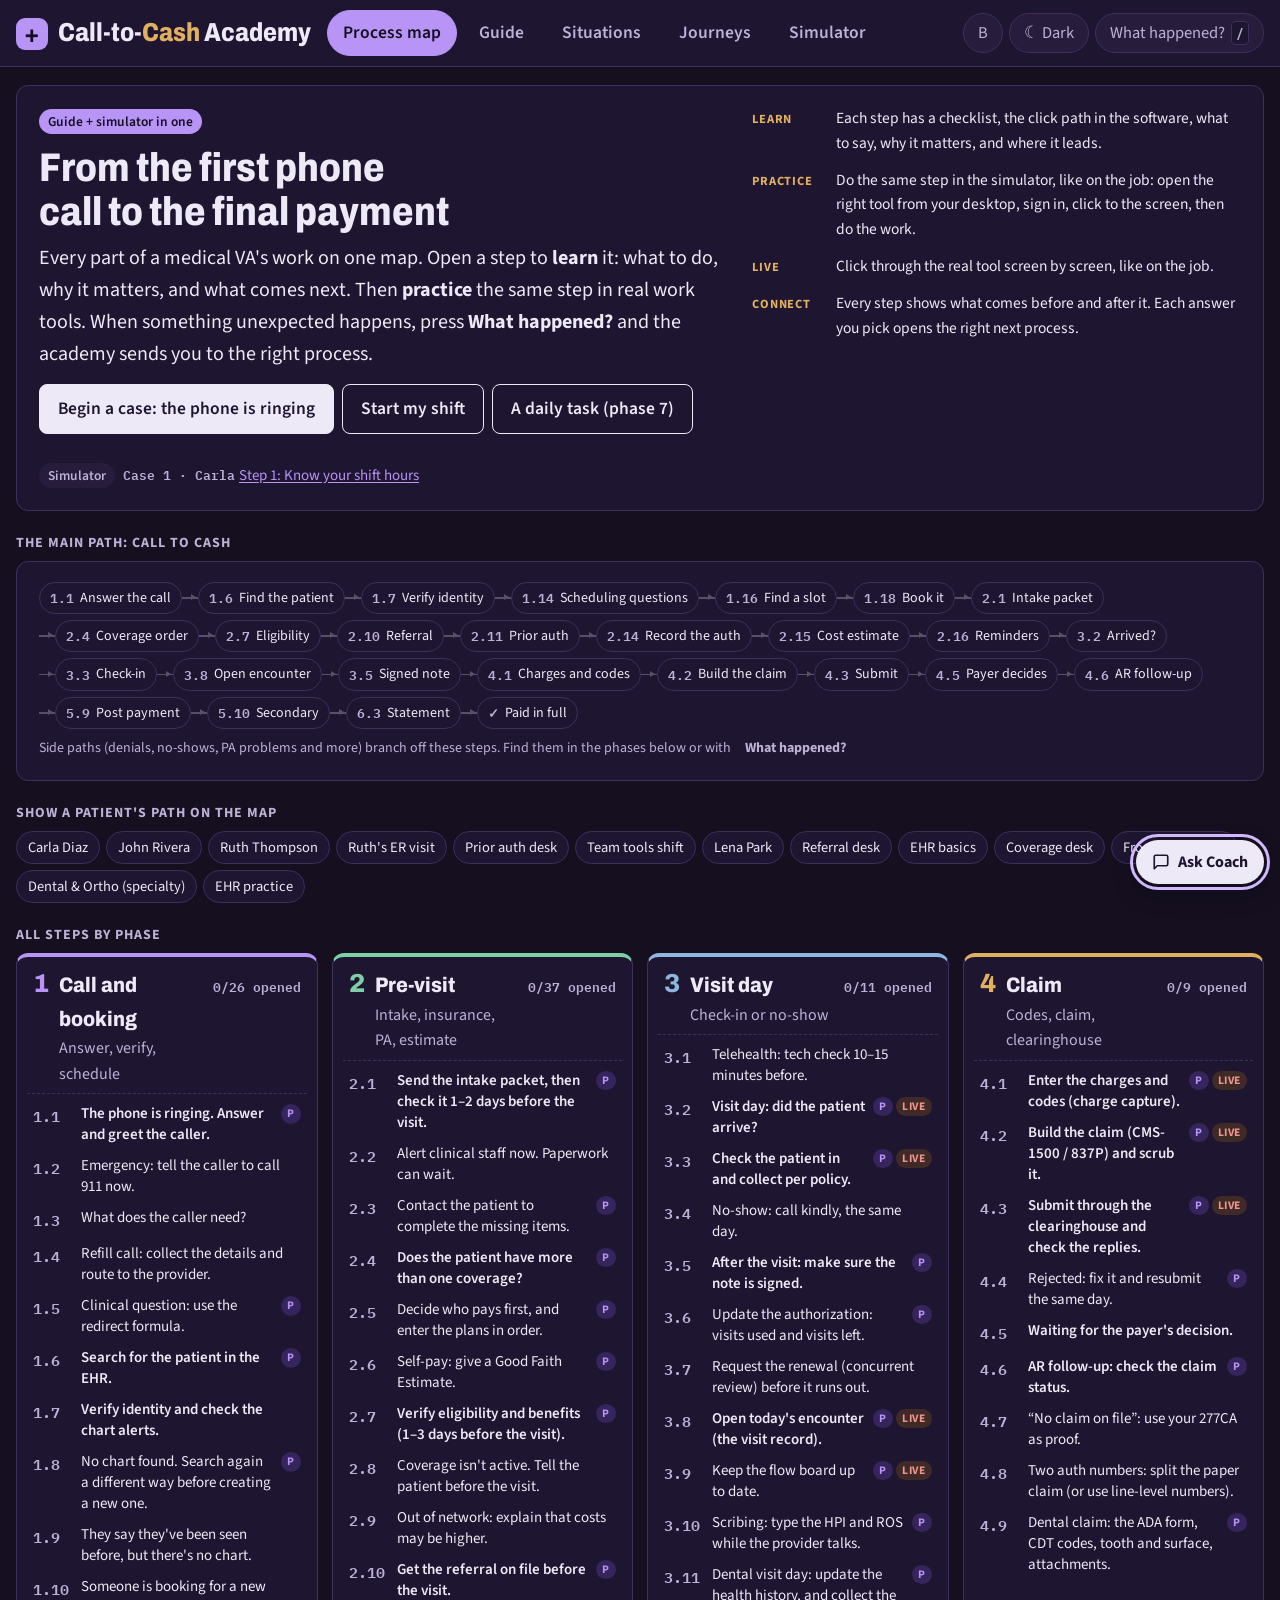
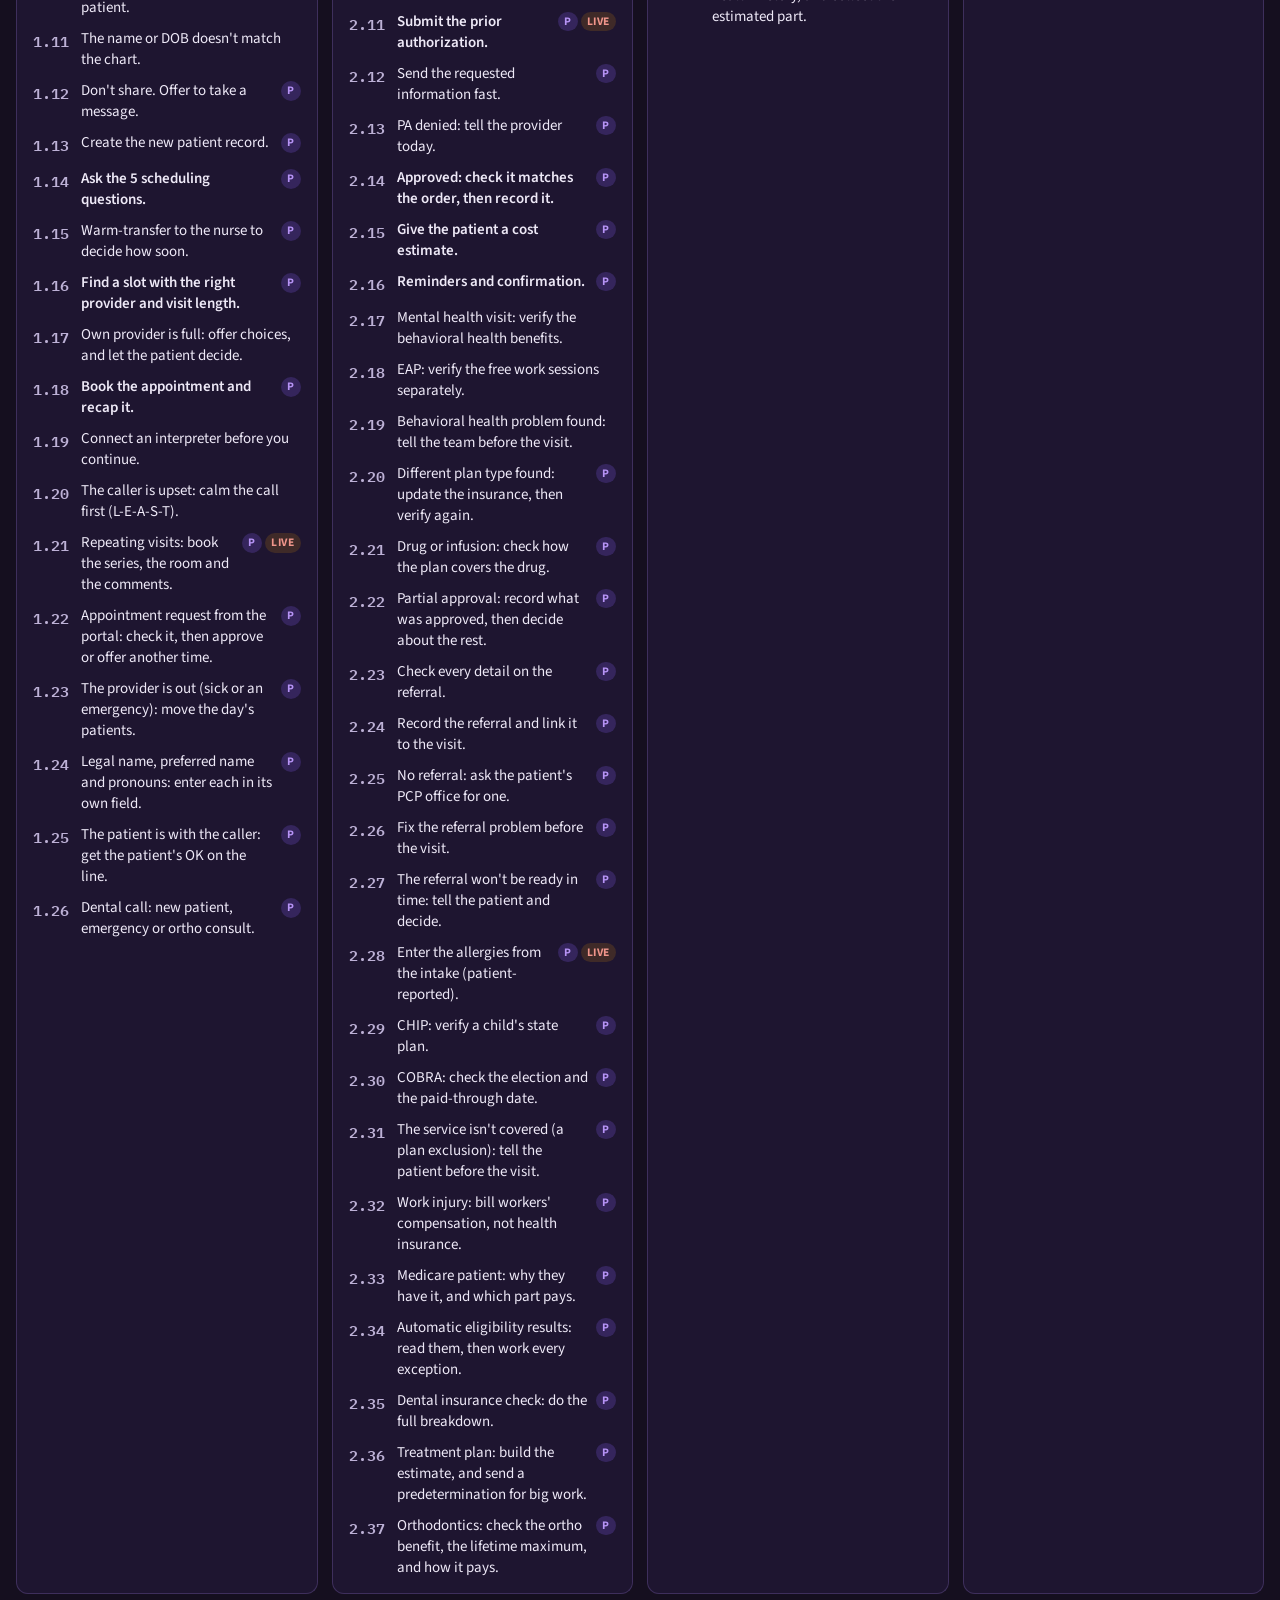
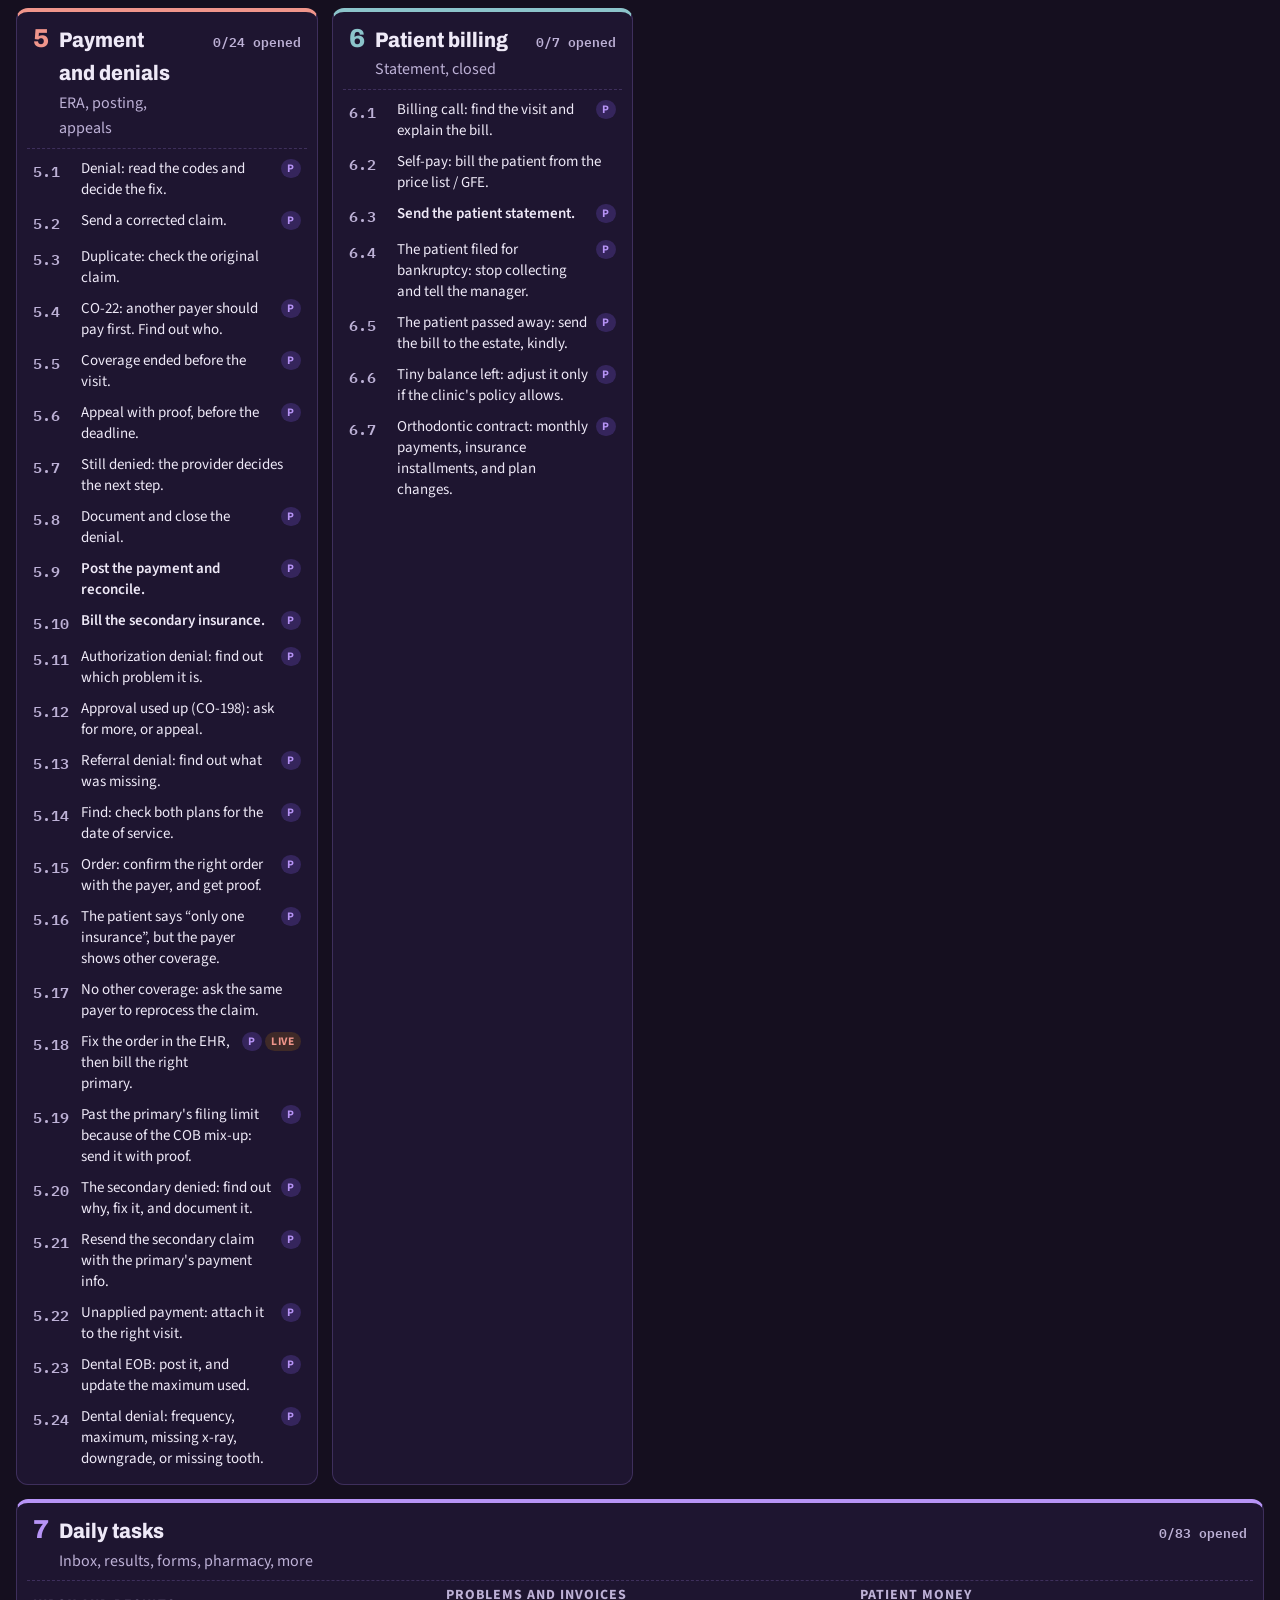
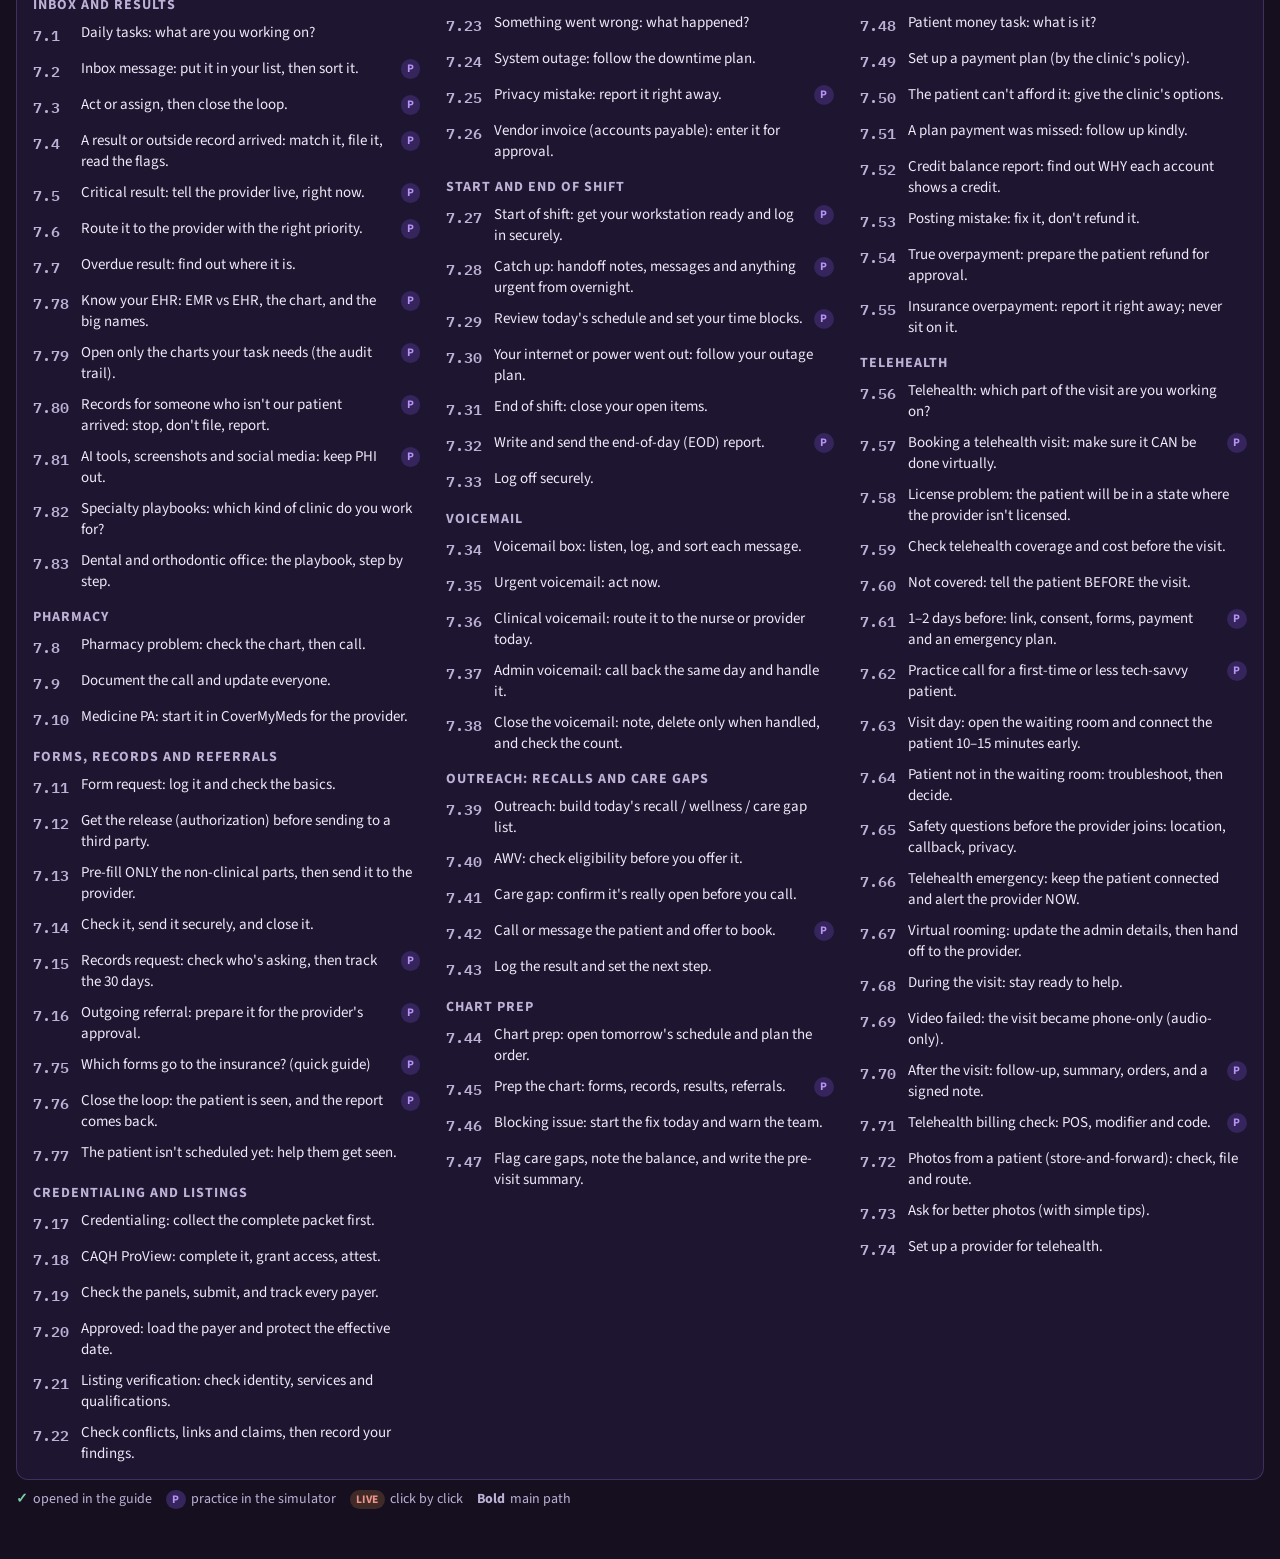
==== academy/index.html @ 39d62999 "Add offline Call-to-Cash Academy app (installable PWA) Self-contained index.html with bundled fonts," ====
<!doctype html><html><head><meta charset=utf8><meta name=viewport content="width=device-width,initial-scale=1,viewport-fit=cover">
<link rel="manifest" href="manifest.webmanifest">
<meta name="theme-color" content="#150F1F">
<meta name="mobile-web-app-capable" content="yes">
<meta name="apple-mobile-web-app-capable" content="yes">
<meta name="apple-mobile-web-app-title" content="C2C Academy">
<meta name="apple-mobile-web-app-status-bar-style" content="black-translucent">
<link rel="icon" href="icon-192.png">
<link rel="apple-touch-icon" href="apple-touch-icon.png"><style>:root{color-scheme:light;box-sizing:border-box;padding-top:env(safe-area-inset-top,0px);padding-bottom:env(safe-area-inset-bottom,0px)}html{scroll-padding-top:env(safe-area-inset-top,0px)}body{margin:0;padding:0;font:14px -apple-system,BlinkMacSystemFont,sans-serif;background:#fff;color:#000}img{max-width:100%}[hidden]:not([hidden=until-found i]){display:none!important}</style></head><body>
<title>Call-to-Cash Academy</title>
<meta name="claude:viewport-fit-sides" content="cover">
<style>/* fonts bundled for offline use (Latin) */
@font-face {
  font-family: 'Archivo';
  font-style: normal;
  font-weight: 500 800;
  font-stretch: 75% 100%;
  font-display: swap;
  src: url([data-uri]) format('woff2');
  unicode-range: U+0000-00FF, U+0131, U+0152-0153, U+02BB-02BC, U+02C6, U+02DA, U+02DC, U+0304, U+0308, U+0329, U+2000-206F, U+20AC, U+2122, U+2191, U+2193, U+2212, U+2215, U+FEFF, U+FFFD;
}
@font-face {
  font-family: 'IBM Plex Mono';
  font-style: normal;
  font-weight: 400;
  font-display: swap;
  src: url([data-uri]) format('woff2');
  unicode-range: U+0000-00FF, U+0131, U+0152-0153, U+02BB-02BC, U+02C6, U+02DA, U+02DC, U+0304, U+0308, U+0329, U+2000-206F, U+20AC, U+2122, U+2191, U+2193, U+2212, U+2215, U+FEFF, U+FFFD;
}
@font-face {
  font-family: 'IBM Plex Mono';
  font-style: normal;
  font-weight: 600;
  font-display: swap;
  src: url([data-uri]) format('woff2');
  unicode-range: U+0000-00FF, U+0131, U+0152-0153, U+02BB-02BC, U+02C6, U+02DA, U+02DC, U+0304, U+0308, U+0329, U+2000-206F, U+20AC, U+2122, U+2191, U+2193, U+2212, U+2215, U+FEFF, U+FFFD;
}
@font-face {
  font-family: 'IBM Plex Mono';
  font-style: normal;
  font-weight: 700;
  font-display: swap;
  src: url([data-uri]) format('woff2');
  unicode-range: U+0000-00FF, U+0131, U+0152-0153, U+02BB-02BC, U+02C6, U+02DA, U+02DC, U+0304, U+0308, U+0329, U+2000-206F, U+20AC, U+2122, U+2191, U+2193, U+2212, U+2215, U+FEFF, U+FFFD;
}
@font-face {
  font-family: 'IBM Plex Sans';
  font-style: normal;
  font-weight: 400 700;
  font-stretch: 100%;
  font-display: swap;
  src: url([data-uri]) format('woff2');
  unicode-range: U+0000-00FF, U+0131, U+0152-0153, U+02BB-02BC, U+02C6, U+02DA, U+02DC, U+0304, U+0308, U+0329, U+2000-206F, U+20AC, U+2122, U+2191, U+2193, U+2212, U+2215, U+FEFF, U+FFFD;
}
@font-face {
  font-family: 'Source Sans 3';
  font-style: normal;
  font-weight: 400 700;
  font-display: swap;
  src: url([data-uri]) format('woff2');
  unicode-range: U+0000-00FF, U+0131, U+0152-0153, U+02BB-02BC, U+02C6, U+02DA, U+02DC, U+0304, U+0308, U+0329, U+2000-206F, U+20AC, U+2122, U+2191, U+2193, U+2212, U+2215, U+FEFF, U+FFFD;
}
</style>
<style>
:root {
--paper: #F2F4EF; --surface: #FFFFFF; --sunk: #E8EBE4; --ink: #172033; --muted: #5A6475; --line: #D5DACF;
--manila: #EFE2BF; --manila-ink: #6B5418; --red: #B3261E; --red-soft: #FBE9E7; --ok: #1E7A4F; --ok-soft: #E3F3EA;
--warn: #9A5800; --warn-soft: #FCF0DC; --info: #1F4E8C; --info-soft: #E5EDF8; --focus: #2B59C3;
--app-mail: #C0392B; --app-cal: #1F6FD1; --app-sheet: #188038; --app-phone: #6D4BC3; --app-chat: #B0447A; --app-ehr: #0F766E; --app-portal: #A15C00; --app-pm: #3D5A80; --app-fax: #5A6475; --app-docs: #8A6A12; --app-board: #0B6E99; --app-drive: #2E7D32; --app-rpm: #B4235A; --app-rbm: #6A3FA0;
--f-display: "Archivo", "Arial Narrow", "Helvetica Neue", Arial, sans-serif;
--f-body: "IBM Plex Sans", "Segoe UI", Roboto, Arial, sans-serif;
--f-mono: "IBM Plex Mono", Consolas, "Courier New", monospace;
}
@media (prefers-color-scheme: dark) {
:root:not([data-theme="light"]) {
--paper: #10141C; --surface: #181E29; --sunk: #202837; --ink: #E7EAF1; --muted: #9AA4B5; --line: #2D3647;
--manila: #3B3322; --manila-ink: #E6CF8E; --red: #F08A80; --red-soft: #3A1E1D; --ok: #62C99A; --ok-soft: #173327;
--warn: #EAA850; --warn-soft: #3A2A12; --info: #8DB5F5; --info-soft: #1B2A45; --focus: #8DB5F5;
--app-mail: #F08A80; --app-cal: #8DB5F5; --app-sheet: #62C99A; --app-phone: #B9A3F2; --app-chat: #EE9BC4; --app-ehr: #5CC7B9; --app-portal: #EAA850; --app-pm: #9DB4D3; --app-fax: #9AA4B5; --app-docs: #E6CF8E; --app-board: #6EC1E4; --app-drive: #7BC67E; --app-rpm: #F28AB2; --app-rbm: #C3A6EE;
color-scheme: dark;
}
}
:root[data-theme="dark"] {
--paper: #10141C; --surface: #181E29; --sunk: #202837; --ink: #E7EAF1; --muted: #9AA4B5; --line: #2D3647;
--manila: #3B3322; --manila-ink: #E6CF8E; --red: #F08A80; --red-soft: #3A1E1D; --ok: #62C99A; --ok-soft: #173327;
--warn: #EAA850; --warn-soft: #3A2A12; --info: #8DB5F5; --info-soft: #1B2A45; --focus: #8DB5F5;
--app-mail: #F08A80; --app-cal: #8DB5F5; --app-sheet: #62C99A; --app-phone: #B9A3F2; --app-chat: #EE9BC4; --app-ehr: #5CC7B9; --app-portal: #EAA850; --app-pm: #9DB4D3; --app-fax: #9AA4B5; --app-docs: #E6CF8E; --app-board: #6EC1E4; --app-drive: #7BC67E; --app-rpm: #F28AB2; --app-rbm: #C3A6EE;
color-scheme: dark;
}
* { box-sizing: border-box; }
html, body { height: 100%; }
body { background: var(--paper); color: var(--ink); font: var(--w4) 16.5px/1.55 var(--f-body); }
body::before { content: ""; position: fixed; inset: 0 0 auto; height: env(safe-area-inset-top, 0px); z-index: 10; background: var(--surface); }
button, input, select, textarea { font: inherit; color: inherit; }
button { cursor: pointer; }
:focus-visible { outline: 2px solid var(--focus); outline-offset: 2px; }
h1, h2, h3, h4 { font-family: var(--f-display); text-wrap: balance; margin: 0; }
.mono { font-family: var(--f-mono); }
[hidden], .overlay[hidden], .confirm[hidden], .info[hidden] { display: none !important; }
.top { position: sticky; top: env(safe-area-inset-top, 0px); z-index: 5; background: var(--surface); border-bottom: 1px solid var(--line); }
.top-in { display: flex; flex-wrap: wrap; align-items: center; gap: 10px 14px; padding-block: 10px; padding-left: max(16px, env(safe-area-inset-left, 0px)); padding-right: max(16px, env(safe-area-inset-right, 0px)); }
.brand { display: flex; align-items: baseline; gap: 10px; margin-right: auto; min-width: 0; }
.brand h1 { font-size: 22px; font-weight: 800; font-stretch: 85%; letter-spacing: .2px; }
.brand h1 span { color: var(--red); }
.brand small { color: var(--muted); font-size: 14px; }
.tabs, .tools { display: flex; gap: 6px; flex-wrap: wrap; align-items: center; }
.tab { border: 1px solid var(--line); background: var(--sunk); padding: 6px 12px; border-radius: 6px; font-size: 15px; font-weight: var(--w5); }
.tab[aria-pressed="true"] { background: var(--ink); color: var(--surface); border-color: var(--ink); }
.pill { font-family: var(--f-mono); font-size: 14px; padding: 4px 9px; border-radius: 999px; background: var(--ok-soft); color: var(--ok); white-space: nowrap; font-variant-numeric: tabular-nums; }
.ghost { border: 1px solid var(--line); background: transparent; padding: 6px 11px; border-radius: 6px; font-size: 15px; }
.ghost:hover { background: var(--sunk); }
.railbtn { display: none; }
.confirm { display: flex; flex-wrap: wrap; gap: 8px; align-items: center; padding-block: 8px; padding-left: max(16px, env(safe-area-inset-left, 0px)); padding-right: max(16px, env(safe-area-inset-right, 0px)); background: var(--red-soft); color: var(--red); font-size: 15.5px; border-top: 1px solid var(--line); }
.confirm button { border: 1px solid currentColor; background: transparent; padding: 4px 10px; border-radius: 6px; }
.layout { display: grid; grid-template-columns: 290px minmax(0, 1fr); gap: 22px; padding-block: 18px 40px; padding-left: max(16px, env(safe-area-inset-left, 0px)); padding-right: max(16px, env(safe-area-inset-right, 0px)); max-width: 1560px; margin: 0 auto; }
.rail { align-self: start; position: sticky; top: calc(env(safe-area-inset-top, 0px) + 66px); max-height: calc(100vh - 90px); overflow: auto; background: var(--surface); border: 1px solid var(--line); border-radius: 10px; padding: 14px; }
.case-card { border-bottom: 1px dashed var(--line); padding-bottom: 12px; margin-bottom: 6px; }
.case-card h2 { font-size: 18px; font-stretch: 90%; font-weight: 800; }
.case-card p { margin: 4px 0 0; color: var(--muted); font-size: 14.5px; }
.bar { height: 6px; border-radius: 4px; background: var(--sunk); overflow: hidden; margin-top: 10px; }
.bar i { display: block; height: 100%; background: var(--ok); }
.phase-h { font: 700 12.5px/1.3 var(--f-body); letter-spacing: 1.1px; text-transform: uppercase; color: var(--muted); margin: 14px 0 4px; }
.steps { list-style: none; margin: 0; padding: 0; display: grid; gap: 2px; }
.steps button { width: 100%; text-align: left; display: grid; grid-template-columns: 22px 1fr auto; gap: 8px; align-items: start; border: 0; background: transparent; padding: 6px 8px; border-radius: 6px; font-size: 15px; line-height: 1.35; }
.steps button:hover { background: var(--sunk); }
.steps button[aria-current="step"] { background: var(--info-soft); color: var(--info); font-weight: var(--w6); }
.appdot { width: 8px; height: 8px; border-radius: 50%; margin-top: 6px; }
.dot { width: 20px; height: 20px; border-radius: 50%; display: grid; place-items: center; font: var(--w6) 12px var(--f-mono); border: 1.5px solid var(--line); color: var(--muted); background: var(--surface); }
.dot.first { background: var(--ok); border-color: var(--ok); color: var(--surface); }
.dot.retry { background: var(--warn-soft); border-color: var(--warn); color: var(--warn); }
.dot.shown { background: var(--sunk); border-color: var(--muted); color: var(--muted); }
.legend { display: flex; flex-wrap: wrap; gap: 6px 12px; font-size: 13.5px; color: var(--muted); margin-top: 14px; border-top: 1px dashed var(--line); padding-top: 10px; }
.legend span { display: inline-flex; align-items: center; gap: 5px; }
.legend .dot { width: 14px; height: 14px; font-size: 9.5px; }
main { min-width: 0; }
.intro { display: flex; gap: 12px; align-items: flex-start; background: var(--info-soft); border: 1px solid var(--line); border-radius: 10px; padding: 12px 14px; margin-bottom: 16px; font-size: 15.5px; }
.intro b { color: var(--info); }
.intro p { margin: 0; flex: 1; min-width: 0; }
.eyebrow { font: 700 13px var(--f-body); letter-spacing: 1.2px; text-transform: uppercase; color: var(--red); }
.step-h { display: flex; flex-wrap: wrap; align-items: baseline; gap: 6px 14px; margin: 4px 0 8px; }
.step-h h2 { font-size: 29px; font-weight: 800; font-stretch: 88%; line-height: 1.15; }
.stamp { font-family: var(--f-mono); font-size: 14px; color: var(--muted); background: var(--sunk); padding: 2px 8px; border-radius: 4px; white-space: nowrap; }
.story { max-width: 78ch; margin: 0 0 16px; font-size: 17px; }
.work { display: grid; grid-template-columns: minmax(0, 1.1fr) minmax(0, 1fr); gap: 18px; align-items: start; }
.work.wide { grid-template-columns: minmax(0, 1fr); }
.work.solo { grid-template-columns: minmax(0, 1fr); max-width: 860px; }
.col { display: grid; gap: 14px; min-width: 0; }
.win { background: var(--surface); border: 1px solid var(--line); border-radius: 10px; overflow: hidden; min-width: 0; }
.win-bar { display: flex; flex-wrap: wrap; align-items: center; gap: 6px 10px; padding: 8px 12px; background: var(--sunk); border-bottom: 1px solid var(--line); font-size: 14.5px; }
.win-bar .ic { width: 22px; height: 22px; border-radius: 6px; display: grid; place-items: center; color: var(--surface); font: 700 12.5px var(--f-body); }
.win-bar b { font-weight: var(--w6); }
.win-bar .like { margin-left: auto; font-size: 13px; color: var(--muted); border: 1px solid var(--line); padding: 1px 8px; border-radius: 999px; background: var(--surface); white-space: nowrap; }
.win-body { padding: 14px 16px; font-size: 15.5px; min-width: 0; }
.win-body p { margin: 0 0 8px; }
.win-body p:last-child { margin-bottom: 0; }
.subtabs { display: flex; flex-wrap: wrap; gap: 2px; padding: 0 12px; background: var(--surface); border-bottom: 1px solid var(--line); font-size: 14px; }
.subtabs span { padding: 7px 10px; color: var(--muted); border-bottom: 2px solid transparent; }
.subtabs span.on { color: var(--ink); border-bottom-color: var(--ink); font-weight: var(--w6); }
.banner { display: flex; flex-wrap: wrap; gap: 4px 18px; padding: 8px 16px; background: var(--info-soft); font-size: 14.5px; border-bottom: 1px solid var(--line); }
.banner b { font-family: var(--f-display); font-size: 16.5px; font-stretch: 90%; }
.doc { background: var(--surface); border: 1px solid var(--line); border-radius: 4px 10px 10px 10px; position: relative; margin-top: 16px; min-width: 0; }
.doc-tab { position: absolute; top: -17px; left: -1px; background: var(--manila); color: var(--manila-ink); font: 700 12.5px/17px var(--f-body); letter-spacing: .9px; text-transform: uppercase; padding: 0 12px; border-radius: 6px 6px 0 0; border: 1px solid var(--line); border-bottom: 0; white-space: nowrap; max-width: 100%; overflow: hidden; text-overflow: ellipsis; }
.doc-body { padding: 14px 16px; font-size: 15.5px; }
.doc-body p { margin: 0 0 8px; }
.scroll { overflow-x: auto; }
table.kv, table.grid { width: 100%; border-collapse: collapse; font-size: 15px; }
table.kv th { text-align: left; font-weight: var(--w5); color: var(--muted); width: 40%; padding: 5px 8px 5px 0; vertical-align: top; }
table.kv td { padding: 5px 0; font-family: var(--f-mono); font-size: 14.5px; vertical-align: top; overflow-wrap: anywhere; }
table.kv tr + tr th, table.kv tr + tr td { border-top: 1px dotted var(--line); }
table.grid th { text-align: left; font: var(--w6) 12.5px var(--f-body); letter-spacing: .6px; text-transform: uppercase; color: var(--muted); background: var(--sunk); padding: 6px 8px; white-space: nowrap; }
table.grid td { padding: 6px 8px; border-bottom: 1px solid var(--line); font-family: var(--f-mono); font-size: 14px; vertical-align: top; font-variant-numeric: tabular-nums; }
table.grid td.t, table.grid td .t { font-family: var(--f-body); font-size: 15px; }
table.grid .n { text-align: right; }
.flag { display: inline-block; font: var(--w6) 12.5px var(--f-body); padding: 1px 7px; border-radius: 4px; letter-spacing: .4px; }
.flag.ok { background: var(--ok-soft); color: var(--ok); } .flag.bad { background: var(--red-soft); color: var(--red); } .flag.wait { background: var(--warn-soft); color: var(--warn); } .flag.info { background: var(--info-soft); color: var(--info); }
.hl { background: var(--warn-soft); color: var(--warn); padding: 0 3px; border-radius: 3px; font-weight: var(--w6); }
.redink { color: var(--red); font-weight: var(--w6); }
.sub { font-size: 14px; color: var(--muted); margin: 8px 0 4px; }
.mail { display: grid; grid-template-columns: minmax(0, 260px) minmax(0, 1fr); min-height: 260px; }
.mlist { border-right: 1px solid var(--line); display: grid; align-content: start; }
.mitem { padding: 9px 12px; border-bottom: 1px solid var(--line); font-size: 14.5px; display: grid; gap: 1px; }
.mitem.on { background: var(--info-soft); }
.mitem .fr { font-weight: var(--w6); display: flex; justify-content: space-between; gap: 8px; }
.mitem .fr small { color: var(--muted); font-weight: var(--w4); white-space: nowrap; }
.mitem .sj { color: var(--ink); overflow: hidden; text-overflow: ellipsis; white-space: nowrap; }
.mitem .pv { color: var(--muted); overflow: hidden; text-overflow: ellipsis; white-space: nowrap; font-size: 14px; }
.mread { padding: 14px 16px; min-width: 0; }
.mread h4 { font: var(--w6) 17.5px var(--f-body); margin-bottom: 6px; }
.mread .meta { font-size: 14px; color: var(--muted); margin-bottom: 10px; overflow-wrap: anywhere; }
.mread .body { white-space: pre-wrap; font-size: 15.5px; }
.ext { display: inline-block; font: var(--w6) 12px var(--f-body); padding: 0 6px; border-radius: 3px; background: var(--warn-soft); color: var(--warn); margin-left: 4px; }
.phone { display: grid; gap: 8px; }
.msg { max-width: 88%; padding: 8px 12px; border-radius: 12px; font-size: 15.5px; }
.msg b { display: block; font: var(--w6) 12.5px var(--f-body); letter-spacing: .6px; text-transform: uppercase; opacity: .75; margin-bottom: 2px; }
.msg.you { background: var(--info-soft); justify-self: end; border-bottom-right-radius: 3px; }
.msg.them { background: var(--sunk); justify-self: start; border-bottom-left-radius: 3px; }
.msg.ivr { background: transparent; border: 1px dashed var(--line); justify-self: start; font-style: italic; }
.msg.sys { background: transparent; color: var(--muted); justify-self: center; font-size: 14px; padding: 2px 8px; }
.callbar { display: flex; flex-wrap: wrap; justify-content: space-between; gap: 6px; align-items: center; padding: 8px 12px; background: var(--ink); color: var(--surface); border-radius: 8px; font-size: 14.5px; margin-bottom: 8px; }
.callbar .live { font-family: var(--f-mono); }
.keypad { display: grid; grid-template-columns: repeat(3, minmax(0, 64px)); gap: 8px; justify-content: start; margin-top: 4px; }
.keypad button { border: 1px solid var(--line); background: var(--paper); border-radius: 50%; aspect-ratio: 1; font: var(--w6) 19px var(--f-mono); max-width: 100%; }
.keypad button:hover { background: var(--sunk); }
.chat { display: grid; grid-template-columns: minmax(0, 170px) minmax(0, 1fr); min-height: 220px; }
.chans { border-right: 1px solid var(--line); padding: 10px 0; font-size: 14.5px; display: grid; align-content: start; }
.chans span { padding: 4px 12px; color: var(--muted); }
.chans span.on { color: var(--ink); font-weight: var(--w6); background: var(--sunk); }
.cmsgs { padding: 10px 14px; display: grid; gap: 10px; align-content: start; min-width: 0; }
.cmsg { font-size: 15.5px; }
.cmsg b { font-weight: var(--w6); } .cmsg small { color: var(--muted); margin-left: 6px; }
.cmsg div { white-space: pre-wrap; }
.calg { display: grid; grid-template-columns: 84px minmax(0, 1fr); font-size: 14px; border-top: 1px solid var(--line); }
.calg .t { padding: 4px 6px; color: var(--muted); font-family: var(--f-mono); border-bottom: 1px solid var(--line); height: 30px; white-space: nowrap; }
.calg .c { border-bottom: 1px solid var(--line); border-left: 1px solid var(--line); height: 30px; position: relative; padding: 2px 6px; overflow: hidden; }
.ev { background: var(--info-soft); color: var(--info); border-left: 3px solid var(--app-cal); border-radius: 3px; padding: 1px 6px; font-weight: var(--w6); white-space: nowrap; overflow: hidden; text-overflow: ellipsis; }
.ev.new { background: var(--ok-soft); color: var(--ok); border-left-color: var(--ok); }
.ev.cont { opacity: .55; }
.calhead { display: flex; justify-content: space-between; flex-wrap: wrap; gap: 6px; padding: 0 0 8px; font-size: 14.5px; }
.calhead b { font-family: var(--f-display); font-size: 17.5px; font-stretch: 90%; }
.sheet-wrap { border: 1px solid var(--line); border-radius: 8px; overflow: hidden; background: var(--surface); }
.fbar { display: flex; gap: 8px; align-items: center; padding: 6px 8px; border-bottom: 1px solid var(--line); background: var(--sunk); font-size: 14px; }
.fbar .addr { font-family: var(--f-mono); font-weight: var(--w6); min-width: 40px; text-align: center; background: var(--surface); border: 1px solid var(--line); border-radius: 4px; padding: 2px 6px; }
.fbar .fx { color: var(--muted); font-style: italic; }
.fbar output { font-family: var(--f-mono); overflow: hidden; text-overflow: ellipsis; white-space: nowrap; min-width: 0; }
table.ss { border-collapse: collapse; font-size: 14px; min-width: 100%; }
table.ss th, table.ss td { border: 1px solid var(--line); padding: 0; white-space: nowrap; }
table.ss th.cl { background: var(--sunk); color: var(--muted); font: var(--w5) 12.5px var(--f-mono); padding: 3px 6px; }
table.ss th.rn { background: var(--sunk); color: var(--muted); font: var(--w5) 12.5px var(--f-mono); padding: 3px 6px; width: 30px; }
table.ss td.hd { background: var(--ok-soft); font-weight: var(--w6); padding: 5px 8px; font-size: 13.5px; }
table.ss td.st { padding: 5px 8px; font-family: var(--f-mono); }
table.ss td.in { background: var(--warn-soft); }
table.ss td.in input, table.ss td.in select { border: 0; background: transparent; width: 100%; min-width: 92px; padding: 5px 8px; font-family: var(--f-mono); font-size: 14px; }
table.ss td.good { background: var(--ok-soft); } table.ss td.bad { background: var(--red-soft); }
.cv { display: block; font: var(--w5) 12px var(--f-mono); color: var(--muted); padding: 0 8px 3px; }
.f1500 { --r: var(--red); border: 1.5px solid var(--r); border-radius: 4px; background: var(--surface); }
.f1500 .ttl { display: flex; justify-content: space-between; flex-wrap: wrap; gap: 4px 12px; padding: 8px 10px; border-bottom: 1.5px solid var(--r); color: var(--r); font: 800 16.5px var(--f-display); font-stretch: 85%; letter-spacing: .4px; }
.f1500 .ttl small { font: var(--w5) 12.5px var(--f-body); color: var(--muted); }
.f1500 .sec { font: 700 12px var(--f-body); letter-spacing: .8px; text-transform: uppercase; color: var(--r); background: var(--red-soft); padding: 4px 10px; border-bottom: 1px solid var(--r); }
.bx-grid { display: grid; grid-template-columns: repeat(auto-fill, minmax(230px, 1fr)); }
.bx { border-right: 1px solid var(--line); border-bottom: 1px solid var(--line); padding: 5px 8px 7px; min-width: 0; }
.bx .bl { display: flex; gap: 6px; align-items: center; font-size: 12.5px; color: var(--r); text-transform: uppercase; letter-spacing: .3px; line-height: 1.25; }
.bx .bn { font: 700 12px var(--f-mono); background: var(--r); color: var(--surface); border-radius: 3px; padding: 0 4px; }
.bx .bv { font-family: var(--f-mono); font-size: 14.5px; padding-top: 3px; overflow-wrap: anywhere; }
.bx input, .bx select { width: 100%; min-width: 0; margin-top: 3px; border: 1px solid var(--line); background: var(--warn-soft); border-radius: 4px; padding: 5px 7px; font-family: var(--f-mono); font-size: 14.5px; }
.bx.good input, .bx.good select { background: var(--ok-soft); border-color: var(--ok); }
.bx.bad input, .bx.bad select { background: var(--red-soft); border-color: var(--red); }
table.lines { border-collapse: collapse; width: 100%; font-size: 14px; }
table.lines th { font: var(--w6) 12px var(--f-body); color: var(--r); text-transform: uppercase; padding: 4px 6px; border-bottom: 1px solid var(--line); text-align: left; white-space: nowrap; }
table.lines td { padding: 4px 6px; border-bottom: 1px solid var(--line); font-family: var(--f-mono); vertical-align: top; }
table.lines input { width: 100%; min-width: 64px; border: 1px solid var(--line); background: var(--warn-soft); border-radius: 4px; padding: 4px 6px; font-family: var(--f-mono); font-size: 14px; }
table.lines td.good input { background: var(--ok-soft); border-color: var(--ok); } table.lines td.bad input { background: var(--red-soft); border-color: var(--red); }
.task { background: var(--surface); border: 1.5px solid var(--ink); border-radius: 10px; padding: 16px; min-width: 0; }
.task .tq { font-weight: var(--w6); font-size: 17px; margin: 0 0 12px; }
.task .label { font: 700 12.5px var(--f-body); letter-spacing: 1.1px; text-transform: uppercase; color: var(--red); margin-bottom: 4px; }
.opts { display: grid; gap: 8px; }
.opt { text-align: left; border: 1px solid var(--line); background: var(--paper); border-radius: 8px; padding: 10px 12px; display: grid; grid-template-columns: 22px 1fr; gap: 10px; align-items: start; font-size: 15.5px; line-height: 1.45; }
.opt:hover { border-color: var(--muted); }
.opt .mk { width: 18px; height: 18px; border: 1.5px solid var(--muted); border-radius: 50%; margin-top: 2px; display: grid; place-items: center; font: 700 12.5px var(--f-mono); }
.opt.multi .mk { border-radius: 4px; }
.opt[aria-checked="true"] { border-color: var(--info); background: var(--info-soft); }
.opt[aria-checked="true"] .mk { background: var(--info); border-color: var(--info); color: var(--surface); }
.opt.good { border-color: var(--ok); background: var(--ok-soft); } .opt.bad { border-color: var(--red); background: var(--red-soft); }
.opt:disabled { cursor: default; }
.fields { display: grid; gap: 10px; }
.fields.two { grid-template-columns: repeat(auto-fill, minmax(220px, 1fr)); }
.field { display: grid; gap: 4px; min-width: 0; }
.flab { display: flex; align-items: center; gap: 6px; justify-content: space-between; }
.flab label { font-size: 14.5px; color: var(--muted); }
.ib { width: 20px; height: 20px; border-radius: 50%; border: 1px solid var(--line); background: var(--surface); font: 700 12.5px/1 var(--f-mono); color: var(--info); padding: 0; flex: 0 0 auto; }
.ib[aria-expanded="true"] { background: var(--info); color: var(--surface); border-color: var(--info); }
.info { background: var(--info-soft); border-radius: 6px; padding: 8px 10px; font-size: 14.5px; line-height: 1.45; }
.info p { margin: 0 0 4px; } .info p:last-child { margin: 0; }
.info b { color: var(--info); }
.flag.info { padding: 1px 7px; font: var(--w6) 12.5px var(--f-body); border-radius: 4px; line-height: normal; }
.inrow { display: flex; gap: 8px; align-items: center; }
.field input, .field select, .field textarea, .comp input, .comp textarea, .comp select { width: 100%; min-width: 0; border: 1px solid var(--line); background: var(--paper); border-radius: 6px; padding: 8px 10px; font-family: var(--f-mono); font-size: 15.5px; }
.field.good input, .field.good select, .field.good textarea { border-color: var(--ok); background: var(--ok-soft); }
.field.bad input, .field.bad select, .field.bad textarea { border-color: var(--red); background: var(--red-soft); }
.res { font: 700 14.5px var(--f-mono); width: 18px; text-align: center; flex: 0 0 auto; }
.order-pool, .order-picked { display: flex; flex-wrap: wrap; gap: 8px; min-height: 44px; padding: 8px; border-radius: 8px; }
.order-pool { background: var(--sunk); }
.order-picked { border: 1.5px dashed var(--line); flex-direction: column; align-items: stretch; }
.chip { border: 1px solid var(--line); background: var(--surface); border-radius: 7px; padding: 7px 10px; font-size: 15px; text-align: left; line-height: 1.35; }
.chip .no { font-family: var(--f-mono); font-weight: var(--w6); color: var(--info); margin-right: 6px; }
.chip.bad { border-color: var(--red); background: var(--red-soft); } .chip.good { border-color: var(--ok); background: var(--ok-soft); }
.comp { display: grid; gap: 0; border: 1px solid var(--line); border-radius: 8px; overflow: hidden; }
.comp .row { display: grid; grid-template-columns: 74px minmax(0, 1fr) auto; align-items: center; gap: 8px; border-bottom: 1px solid var(--line); padding: 4px 10px; }
.comp .row label { font-size: 14px; color: var(--muted); }
.comp .row input, .comp .row select { border: 0; background: transparent; padding: 6px 2px; font-family: var(--f-body); }
.comp textarea { border: 0; border-radius: 0; min-height: 230px; resize: vertical; font-family: var(--f-body); line-height: 1.5; padding: 10px 12px; background: var(--surface); }
.comp .tools2 { display: flex; flex-wrap: wrap; gap: 8px; align-items: center; padding: 8px 10px; background: var(--sunk); border-top: 1px solid var(--line); font-size: 14px; }
.att { display: flex; flex-wrap: wrap; gap: 6px; padding: 8px 10px; border-top: 1px solid var(--line); }
.att button { border: 1px dashed var(--line); background: var(--surface); border-radius: 6px; padding: 4px 8px; font-size: 14px; }
.att button[aria-pressed="true"] { border-style: solid; border-color: var(--info); background: var(--info-soft); color: var(--info); }
.rules { list-style: none; margin: 6px 0 0; padding: 0; display: grid; gap: 3px; }
.rules li { display: grid; grid-template-columns: 18px 1fr; gap: 6px; font-size: 15px; }
.rules li.p::before { content: "✓"; color: var(--ok); font-weight: 700; }
.rules li.f::before { content: "✗"; color: var(--red); font-weight: 700; }
.actions { display: flex; flex-wrap: wrap; gap: 8px; margin-top: 14px; }
.btn { border: 1px solid var(--ink); background: var(--ink); color: var(--surface); padding: 8px 16px; border-radius: 7px; font-weight: var(--w6); font-size: 15.5px; }
.btn:disabled { opacity: .45; cursor: not-allowed; }
.btn.alt { background: transparent; color: var(--ink); }
.btn.go { background: var(--ok); border-color: var(--ok); color: var(--surface); }
.btn.sm { padding: 4px 10px; font-size: 14px; }
.fb { margin-top: 12px; padding: 10px 12px; border-radius: 8px; font-size: 15.5px; }
.fb:empty { display: none; }
.fb.good { background: var(--ok-soft); border-left: 4px solid var(--ok); } .fb.bad { background: var(--red-soft); border-left: 4px solid var(--red); } .fb.info { background: var(--warn-soft); border-left: 4px solid var(--warn); }
.fb ul { margin: 6px 0 0; padding-left: 18px; }
.brief { font-size: 15.5px; color: var(--muted); margin: 0; }
.doing { background: var(--surface); border: 1px dashed var(--line); border-radius: 10px; padding: 10px 14px; font-size: 15.5px; }
.doing b { font: 700 12.5px var(--f-body); letter-spacing: 1px; text-transform: uppercase; color: var(--info); display: block; margin-bottom: 2px; }
.hint { font-size: 15px; background: var(--warn-soft); padding: 8px 10px; border-radius: 6px; margin-top: 10px; }
.explain { background: var(--surface); border: 1px solid var(--line); border-radius: 10px; padding: 14px 16px; }
.explain h3 { font-size: 17.5px; font-stretch: 90%; font-weight: 800; margin-bottom: 8px; }
.explain .row { display: grid; grid-template-columns: 118px minmax(0, 1fr); gap: 10px; padding: 8px 0; border-top: 1px dotted var(--line); font-size: 15.5px; }
.explain .row:first-of-type { border-top: 0; }
.explain .row b { font: 700 12.5px var(--f-body); letter-spacing: 1px; text-transform: uppercase; color: var(--muted); padding-top: 3px; }
.locked { color: var(--muted); font-size: 15.5px; margin: 0; }
.done-card { background: var(--ok-soft); border-radius: 10px; padding: 14px 16px; }
.done-card h3 { color: var(--ok); font-size: 19px; }
.done-card ul { margin: 6px 0; padding-left: 18px; font-size: 15.5px; }
.nav { display: flex; justify-content: space-between; gap: 10px; margin-top: 22px; border-top: 1px solid var(--line); padding-top: 14px; }
.overlay { position: fixed; inset: 0; z-index: 20; background: rgba(10, 14, 22, .45); display: grid; place-items: center; padding: max(16px, env(safe-area-inset-top, 0px)) max(16px, env(safe-area-inset-right, 0px)) max(16px, env(safe-area-inset-bottom, 0px)) max(16px, env(safe-area-inset-left, 0px)); }
.sheet { background: var(--surface); border-radius: 12px; width: min(780px, 100%); max-height: 86vh; display: grid; grid-template-rows: auto auto 1fr; overflow: hidden; border: 1px solid var(--line); }
.sheet-h { display: flex; justify-content: space-between; align-items: center; padding: 14px 16px; border-bottom: 1px solid var(--line); gap: 10px; }
.sheet-h h2 { font-size: 21px; font-stretch: 88%; font-weight: 800; }
.sheet .search { padding: 10px 16px; border-bottom: 1px solid var(--line); }
.sheet .search input { width: 100%; border: 1px solid var(--line); background: var(--paper); border-radius: 6px; padding: 8px 10px; }
.terms { overflow: auto; padding: 4px 16px 16px; }
.term { padding: 10px 0; border-bottom: 1px dotted var(--line); }
.term h4 { margin: 0; font: 700 16.5px var(--f-body); }
.term p { margin: 3px 0 0; font-size: 15.5px; }
.term .tr { font-size: 14.5px; color: var(--muted); }
.rc-case { padding: 12px 0; border-bottom: 1px dotted var(--line); }
.rc-case h4 { font: 700 17.5px var(--f-body); }
.rc-case ul { margin: 6px 0 0; padding-left: 18px; font-size: 15.5px; }
.rc-case li button { border: 0; background: transparent; color: var(--info); text-decoration: underline; padding: 0; font-size: 15.5px; text-align: left; }
@media (max-width: 1180px) { .work { grid-template-columns: minmax(0, 1fr); } }
@media (max-width: 900px) {
.layout { grid-template-columns: minmax(0, 1fr); }
.rail { display: none; position: static; max-height: none; }
.rail.open { display: block; }
.railbtn { display: inline-flex; }
.step-h h2 { font-size: 24.5px; }
.brand small { display: none; }
}
@media (max-width: 640px) {
.mail, .chat { grid-template-columns: minmax(0, 1fr); }
.mlist, .chans { border-right: 0; border-bottom: 1px solid var(--line); }
.chans { grid-auto-flow: column; overflow-x: auto; padding: 6px 0; }
.top { position: static; }
.tabs { flex-wrap: nowrap; overflow-x: auto; width: 100%; padding-bottom: 2px; }
.tab { flex: none; white-space: nowrap; }
}
@media (max-width: 480px) {
.explain .row { grid-template-columns: minmax(0, 1fr); gap: 2px; }
.comp .row { grid-template-columns: 58px minmax(0, 1fr); }
}
.pt-top { display: flex; flex-wrap: wrap; gap: 4px 12px; align-items: center; padding: 6px 12px; background: var(--ink); color: var(--surface); font-size: 14px; }
.pt-top b { font: 800 16.5px var(--f-display); letter-spacing: .3px; }
.pt-me { margin-left: auto; }
.pt-crumb { font-size: 13.5px; color: var(--muted); padding: 8px 12px 0; }
.pt-wrap { display: grid; grid-template-columns: 172px minmax(0, 1fr); }
.pt-menu { border-right: 1px solid var(--line); padding: 8px; font-size: 14.5px; display: grid; gap: 2px; align-content: start; background: var(--sunk); margin-top: 8px; }
.pt-menu span { padding: 5px 8px; border-radius: 6px; }
.pt-menu .sub2 { padding-left: 18px; font-size: 14px; }
.pt-menu .on { background: var(--surface); font-weight: 700; box-shadow: inset 3px 0 0 var(--app-portal); }
.pt-main { padding: 10px 12px 12px; min-width: 0; }
.pt-main h4 { margin: 0 0 8px; font: 800 18px var(--f-display); font-stretch: 90%; }
.pt-head { display: flex; flex-wrap: wrap; justify-content: space-between; align-items: center; gap: 6px; }
.pt-head h4 { margin: 0; }
.pt-f { display: grid; grid-template-columns: repeat(2, minmax(0, 1fr)); gap: 8px 12px; }
.pt-f div { font-size: 13.5px; color: var(--muted); min-width: 0; }
.pt-f div span { display: block; margin-top: 3px; border: 1px solid var(--line); border-radius: 6px; padding: 6px 8px; background: var(--paper); color: var(--ink); font: var(--w4) 14.5px var(--f-mono); overflow-wrap: anywhere; }
.pt-btns { display: flex; flex-wrap: wrap; gap: 6px; margin-top: 10px; }
.pt-head .pt-btns { margin-top: 0; }
.pt-btns span { border: 1px solid var(--line); border-radius: 6px; padding: 4px 11px; font-size: 14px; font-weight: var(--w6); }
.pt-btns .pri { background: var(--app-portal); border-color: var(--app-portal); color: var(--surface); }
.pt-status { display: flex; flex-wrap: wrap; gap: 4px 14px; align-items: baseline; background: var(--ok-soft); border-left: 4px solid var(--ok); border-radius: 8px; padding: 8px 12px; margin: 6px 0 10px; font-size: 14.5px; }
.pt-status b { color: var(--ok); font-size: 16.5px; }
@media (max-width: 760px) { .pt-wrap { grid-template-columns: minmax(0, 1fr); } .pt-menu { display: none; } .pt-f { grid-template-columns: minmax(0, 1fr); } .pt-me { margin-left: 0; } }
.live-bar { display: flex; gap: 10px; align-items: baseline; background: var(--ink); color: var(--surface); border-radius: 8px 8px 0 0; padding: 9px 12px; font-size: 16px; font-weight: var(--w6); }
.live-bar.done { background: var(--ok); }
.live-n { font: 700 12.5px var(--f-body); letter-spacing: 1px; text-transform: uppercase; opacity: .85; white-space: nowrap; }
.live-screen { border: 1px solid var(--line); border-top: 0; border-radius: 0 0 10px 10px; padding: 10px; background: var(--paper); display: grid; gap: 10px; min-width: 0; }
.live-log { margin-top: 10px; background: var(--ok-soft); border-radius: 10px; padding: 10px 14px; font-size: 15.5px; }
.live-log b { font: 700 12.5px var(--f-body); letter-spacing: 1px; text-transform: uppercase; color: var(--ok); }
.live-log ol { margin: 6px 0 0; padding-left: 20px; }
.live-log li + li { margin-top: 3px; }
.desk { border-radius: 10px; overflow: hidden; border: 1px solid var(--line); background: linear-gradient(135deg, var(--info-soft), var(--sunk)); }
.desk-bar { background: var(--ink); color: var(--surface); font-size: 13.5px; padding: 5px 10px; }
.desk-icons { display: grid; grid-template-columns: repeat(auto-fill, minmax(92px, 1fr)); gap: 10px; padding: 18px 14px 26px; }
.desk-icons button { display: grid; justify-items: center; gap: 6px; border: 0; background: transparent; padding: 8px 4px; border-radius: 10px; font-size: 14px; color: var(--ink); }
.desk-icons button:hover { background: var(--surface); }
.desk-icons .ico { width: 46px; height: 46px; border-radius: 12px; display: grid; place-items: center; color: var(--surface); font: 800 21px var(--f-display); }
.lg-row { display: flex; flex-wrap: wrap; gap: 12px; align-items: flex-start; justify-content: center; }
.lg { width: min(360px, 100%); background: var(--surface); border: 1px solid var(--line); border-radius: 12px; padding: 16px; display: grid; gap: 10px; margin: 6px auto; }
.lg-row .lg { margin: 0; }
.phonemock { width: 220px; border: 6px solid var(--ink); border-radius: 22px; padding: 14px 12px; background: var(--surface); font-size: 14.5px; }
.phonemock small { color: var(--muted); }
.lv-f { display: grid; gap: 3px; font-size: 14px; color: var(--muted); min-width: 0; }
.lv-in { width: 100%; min-width: 0; border: 1px solid var(--line); background: var(--paper); border-radius: 6px; padding: 7px 9px; font: var(--w4) 15.5px var(--f-mono); color: var(--ink); }
.lv-grid { display: grid; grid-template-columns: repeat(2, minmax(0, 1fr)); gap: 10px 12px; }
.lv-btn { border: 1px solid var(--app-portal); background: var(--app-portal); color: var(--surface); padding: 7px 14px; border-radius: 7px; font-weight: 700; font-size: 15.5px; justify-self: start; }
.lv-btn.alt { background: transparent; color: var(--ink); border-color: var(--line); }
.lv-link { border: 0; background: none; color: var(--info); text-decoration: underline; padding: 0; font-size: 14.5px; justify-self: start; }
.lv-row { display: flex; flex-wrap: wrap; gap: 8px; align-items: center; }
.lv-opt { border: 1px solid var(--line); background: var(--surface); color: var(--ink); border-radius: 8px; padding: 9px 12px; text-align: left; font-size: 15.5px; }
.lv-opt:hover { border-color: var(--app-portal); }
.lv-ref { background: var(--warn-soft); border-radius: 8px; padding: 8px 12px; font-size: 14.5px; }
.lv-ref > b { display: block; font: 700 12.5px var(--f-body); letter-spacing: .8px; text-transform: uppercase; color: var(--warn); margin-bottom: 4px; }
.pt-org { width: auto; max-width: 240px; padding: 3px 6px; font-size: 14px; }
.pt-mi { border: 0; background: transparent; text-align: left; padding: 6px 8px; border-radius: 6px; font-size: 14.5px; color: var(--ink); }
.pt-mi.sub2 { padding-left: 18px; font-size: 14px; }
.pt-mi.on { background: var(--surface); font-weight: 700; box-shadow: inset 3px 0 0 var(--app-portal); }
.pt-mi:hover { background: var(--surface); }
.lv-tabs button { border: 0; background: transparent; padding: 8px 12px; font: var(--w5) 14.5px var(--f-body); color: var(--muted); border-bottom: 2px solid transparent; }
.lv-tabs button.on { color: var(--ink); font-weight: 700; border-bottom-color: var(--ink); }
.lv-rowbtn { border: 0; background: none; color: var(--info); text-decoration: underline; padding: 0; font: var(--w6) 14.5px var(--f-mono); text-align: left; }
.rv { border: 1px solid var(--line); border-radius: 8px; background: var(--surface); overflow: hidden; }
.rv > button { width: 100%; display: flex; justify-content: space-between; gap: 10px; align-items: center; padding: 9px 12px; border: 0; background: transparent; text-align: left; font-size: 15.5px; font-weight: var(--w6); color: var(--ink); }
.rv-st { font-size: 13.5px; color: var(--info); white-space: nowrap; }
.rv.seen .rv-st { color: var(--ok); }
.rv-note { padding: 9px 12px; background: var(--info-soft); font-size: 15px; border-top: 1px solid var(--line); }
.file-pick { display: flex; justify-content: space-between; gap: 10px; align-items: center; width: 100%; border: 1px solid var(--line); background: var(--surface); color: var(--ink); border-radius: 8px; padding: 8px 12px; text-align: left; font-size: 15px; }
.file-pick.on { border-color: var(--ok); background: var(--ok-soft); }
@media (max-width: 760px) {
.live-screen .pt-wrap { grid-template-columns: minmax(0, 1fr); }
.live-screen .pt-menu { display: flex !important; flex-wrap: wrap; border-right: 0; border-bottom: 1px solid var(--line); margin-top: 6px; }
.lv-grid { grid-template-columns: minmax(0, 1fr); }
.live-bar { flex-direction: column; gap: 2px; }
}
.flow { background: var(--surface); border: 1px solid var(--line); border-radius: 10px; padding: 10px 14px; }
.flow > b { font: 700 12.5px var(--f-body); letter-spacing: 1px; text-transform: uppercase; color: var(--muted); display: block; margin-bottom: 6px; }
.flow > div { display: flex; flex-wrap: wrap; gap: 4px; }
.flow span { font-size: 14px; padding: 3px 9px; border-radius: 999px; background: var(--sunk); color: var(--muted); }
.flow span.done { background: var(--ok-soft); color: var(--ok); }
.flow span.on { background: var(--ink); color: var(--surface); font-weight: 700; }
.slist { margin: 0; padding-left: 18px; }
.slist li + li { margin-top: 3px; }
.wlist p { margin: 0 0 6px; }
.wlist small { color: var(--muted); }
.explain .row .wlist b { font: 700 15.5px var(--f-body); text-transform: none; letter-spacing: 0; color: var(--ink); padding: 0; }
.rb-top { background: var(--app-rbm); }
.rb-steps { display: flex; flex-wrap: wrap; gap: 4px; padding: 10px 12px 0; }
.rb-steps span { font-size: 13.5px; padding: 3px 9px; border-radius: 999px; background: var(--sunk); color: var(--muted); }
.rb-steps .done { background: var(--ok-soft); color: var(--ok); }
.rb-steps .on { background: var(--app-rbm); color: var(--surface); font-weight: 700; }
.before { background: var(--info-soft); border-radius: 10px; padding: 10px 14px; font-size: 15.5px; }
.before > b { font: 700 12.5px var(--f-body); letter-spacing: 1px; text-transform: uppercase; color: var(--info); display: block; margin-bottom: 2px; }
.before .row { display: grid; grid-template-columns: 122px minmax(0, 1fr); gap: 10px; padding: 7px 0; border-top: 1px dotted var(--line); }
.before .row > span { font: 700 12.5px var(--f-body); letter-spacing: .8px; text-transform: uppercase; color: var(--muted); padding-top: 2px; }
.before ul { margin: 0; padding-left: 18px; }
@media (max-width: 480px) { .before .row { grid-template-columns: minmax(0, 1fr); gap: 2px; } }
.kb { display: grid; gap: 8px; min-width: 0; }
.kcol { background: var(--sunk); border-radius: 10px; padding: 8px; min-height: 140px; min-width: 0; align-content: start; display: grid; gap: 6px; }
.kcol h5 { margin: 0 0 2px; font: 700 13.5px var(--f-body); letter-spacing: .6px; text-transform: uppercase; color: var(--muted); display: flex; justify-content: space-between; gap: 6px; }
.kcol h5 span { background: var(--surface); border-radius: 999px; padding: 0 7px; color: var(--ink); }
.kcard { background: var(--surface); border: 1px solid var(--line); border-left: 4px solid var(--app-board); border-radius: 8px; padding: 8px; display: grid; gap: 4px; font-size: 14.5px; box-shadow: 0 1px 2px rgba(0, 0, 0, .06); }
.kcard small { color: var(--muted); font-size: 13.5px; line-height: 1.35; }
.kcard label { font-size: 12.5px; color: var(--muted); margin-top: 2px; }
.kcard select { width: 100%; min-width: 0; border: 1px solid var(--line); background: var(--paper); border-radius: 6px; padding: 4px 6px; font: var(--w4) 14.5px var(--f-body); color: var(--ink); }
.kcard.good { border-color: var(--ok); background: var(--ok-soft); }
.kcard.bad { border-color: var(--red); background: var(--red-soft); }
@media (max-width: 760px) { .kb { grid-template-columns: repeat(5, 190px) !important; } }
.ehrtab { border-color: var(--app-ehr); color: var(--app-ehr); font-weight: 700; }
.ehrtab[aria-pressed="true"] { background: var(--app-ehr); border-color: var(--app-ehr); color: var(--surface); }
.qsrc { display: block; font-size: 13px; color: var(--muted); font-weight: var(--w4); }
.ereset { margin-top: 14px; border-top: 1px dashed var(--line); padding-top: 10px; display: flex; flex-wrap: wrap; gap: 6px; align-items: center; font-size: 14.5px; color: var(--red); }
.etask { background: var(--surface); border: 1.5px solid var(--ink); border-radius: 10px; padding: 14px 16px; margin-bottom: 14px; min-width: 0; }
.etask-top { display: flex; justify-content: space-between; align-items: center; gap: 10px; flex-wrap: wrap; }
.etask h2 { font-size: 23px; font-weight: 800; font-stretch: 88%; margin: 4px 0 6px; }
.etask .story { margin: 0 0 10px; font-size: 16.5px; }
.etask .todo { font-size: 15.5px; background: var(--sunk); border-radius: 8px; padding: 8px 12px; }
.etask .todo b { font: 700 12.5px var(--f-body); letter-spacing: 1px; text-transform: uppercase; color: var(--muted); }
.etask .todo ul, .steps-list { margin: 4px 0 0; padding-left: 18px; }
.etask .actions { display: flex; flex-wrap: wrap; gap: 8px; margin-top: 12px; }
.ehr { border: 1px solid var(--line); border-radius: 12px; background: var(--surface); overflow: hidden; min-width: 0; }
.ehr-top { display: flex; flex-wrap: wrap; align-items: center; gap: 8px 12px; padding: 9px 12px; background: var(--app-ehr); color: var(--surface); }
.ehr-logo { font: 800 19px var(--f-display); font-stretch: 85%; letter-spacing: .3px; }
.ehr-like { font-size: 13px; border: 1px solid currentColor; border-radius: 999px; padding: 1px 8px; white-space: nowrap; }
.ehr-search { display: flex; gap: 6px; flex: 1 1 220px; min-width: 0; max-width: 440px; }
.ehr-search input { flex: 1; min-width: 0; border: 0; border-radius: 6px; padding: 6px 10px; font: var(--w4) 15.5px var(--f-body); background: var(--surface); color: var(--ink); }
.ehr-search button { border: 1px solid currentColor; background: transparent; color: inherit; border-radius: 6px; padding: 5px 10px; font-weight: var(--w6); }
.ehr-who { font-size: 14px; margin-left: auto; }
.ehr-body { display: grid; grid-template-columns: 158px minmax(0, 1fr); min-height: 560px; }
.ehr-nav { background: var(--sunk); border-right: 1px solid var(--line); padding: 10px 8px; display: flex; flex-direction: column; gap: 2px; }
.ehr-nav button { display: flex; justify-content: space-between; align-items: center; gap: 6px; text-align: left; border: 0; background: transparent; padding: 8px 10px; border-radius: 8px; font: var(--w5) 15.5px var(--f-body); color: var(--ink); }
.ehr-nav button:hover { background: var(--surface); }
.ehr-nav button.on { background: var(--surface); box-shadow: inset 3px 0 0 var(--app-ehr); font-weight: 700; }
.ebadge { background: var(--red); color: var(--surface); border-radius: 999px; font: 700 12.5px var(--f-body); padding: 1px 7px; }
.ehr-main { padding: 14px 16px 18px; min-width: 0; }
.ehr-main h3 { font-size: 20px; font-weight: 800; font-stretch: 90%; margin: 0 0 10px; }
.ehr-main h4, .emodal h4 { font: 700 13.5px var(--f-body); letter-spacing: .8px; text-transform: uppercase; color: var(--muted); margin: 16px 0 6px; display: flex; align-items: center; gap: 8px; }
.etool { display: flex; flex-wrap: wrap; gap: 6px; align-items: center; margin-bottom: 10px; }
.chipbtn { border: 1px solid var(--line); background: var(--surface); color: var(--ink); padding: 5px 11px; border-radius: 999px; font-size: 14.5px; }
.chipbtn[aria-pressed="true"] { background: var(--app-ehr); border-color: var(--app-ehr); color: var(--surface); }
.linkbtn { border: 0; background: none; padding: 0; color: var(--info); text-decoration: underline; font: inherit; text-align: left; }
.ecards { display: grid; grid-template-columns: repeat(auto-fill, minmax(170px, 1fr)); gap: 10px; margin-bottom: 14px; }
.ecard { border: 1px solid var(--line); border-radius: 10px; padding: 10px 12px; background: var(--surface); color: var(--ink); text-align: left; display: grid; gap: 2px; align-content: start; min-width: 0; }
button.ecard:hover { border-color: var(--app-ehr); }
.ecard b { font: 800 27px var(--f-display); }
.ecard strong { font-size: 16.5px; }
.ecard span { font-size: 14px; color: var(--muted); }
.audit { font-size: 14.5px; display: grid; gap: 3px; }
.audit .mono { color: var(--muted); margin-right: 6px; }
.pban { display: flex; flex-wrap: wrap; align-items: baseline; gap: 4px 14px; padding: 10px 12px; border: 1px solid var(--line); border-left: 4px solid var(--app-ehr); border-radius: 10px; background: var(--sunk); margin-bottom: 10px; font-size: 14.5px; }
.pban b { font: 800 20px var(--f-display); font-stretch: 90%; }
.pban .alert { color: var(--red); font-weight: var(--w6); }
.ctabs { display: flex; gap: 2px; overflow-x: auto; border-bottom: 1px solid var(--line); margin-bottom: 12px; }
.ctabs button { border: 0; background: transparent; padding: 8px 11px; font: var(--w5) 15px var(--f-body); color: var(--muted); border-bottom: 2px solid transparent; white-space: nowrap; }
.ctabs button.on { color: var(--ink); border-bottom-color: var(--app-ehr); font-weight: 700; }
.ro-note { background: var(--warn-soft); color: var(--warn); border-radius: 8px; padding: 7px 10px; font-size: 14.5px; margin-bottom: 6px; }
.clist { margin: 0; padding-left: 18px; font-size: 15.5px; }
.vnote { border-top: 1px dotted var(--line); padding: 6px 0; font-size: 15.5px; }
.vbody { white-space: pre-wrap; background: var(--sunk); border-radius: 8px; padding: 8px 10px; margin-top: 6px; font-size: 15px; }
.eform { display: grid; grid-template-columns: repeat(2, minmax(0, 1fr)); gap: 10px 12px; }
.eform.four { grid-template-columns: repeat(4, minmax(0, 1fr)); }
.ef { display: grid; gap: 4px; min-width: 0; align-content: start; }
.ef.wide { grid-column: 1 / -1; }
.ef input, .ef select, .ef textarea, table.lines-in input { width: 100%; min-width: 0; border: 1px solid var(--line); background: var(--paper); border-radius: 6px; padding: 7px 9px; font: var(--w4) 15.5px var(--f-mono); color: var(--ink); }
.ef textarea { font-family: var(--f-body); line-height: 1.45; }
table.lines-in td { padding: 4px; }
.echk { display: flex; gap: 8px; align-items: center; font-size: 15.5px; padding: 5px 0; }
.echk input { width: 18px; height: 18px; flex: none; }
.emsg { margin: 10px 0 0; padding: 8px 10px; border-radius: 8px; font-size: 15px; }
.emsg.bad { background: var(--red-soft); color: var(--red); } .emsg.ok { background: var(--ok-soft); color: var(--ok); } .emsg.warn { background: var(--warn-soft); color: var(--warn); }
.eres { margin-top: 12px; border: 1px solid var(--line); border-radius: 8px; padding: 10px 12px; }
.eres p { margin: 0 0 6px; }
.eraline { border: 1px solid var(--line); border-radius: 8px; padding: 10px 12px; margin-top: 10px; }
.eraline p { margin: 0 0 8px; font-size: 15px; }
.emodal-wrap { position: fixed; inset: 0; z-index: 30; background: rgba(10, 14, 22, .5); display: grid; place-items: center; padding: max(16px, env(safe-area-inset-top, 0px)) 16px 16px; }
.emodal { background: var(--surface); color: var(--ink); border: 1px solid var(--line); border-radius: 12px; width: min(680px, 100%); max-height: calc(100vh - 32px); display: grid; grid-template-rows: auto minmax(0, 1fr) auto; overflow: hidden; }
.emodal.wide { width: min(900px, 100%); }
.emodal-h { display: flex; justify-content: space-between; align-items: center; gap: 10px; padding: 12px 14px; border-bottom: 1px solid var(--line); background: var(--sunk); }
.emodal-h h3 { font-size: 19px; font-weight: 800; font-stretch: 90%; }
.emodal-b { padding: 14px; overflow: auto; min-height: 0; }
.emodal-f { display: flex; flex-wrap: wrap; gap: 8px; padding: 10px 14px; border-top: 1px solid var(--line); }
.emodal-f .emsg { flex-basis: 100%; margin: 0; max-height: 30vh; overflow: auto; }
table.sched { border-collapse: collapse; width: 100%; font-size: 14px; table-layout: fixed; }
table.sched th { background: var(--sunk); padding: 6px; font: var(--w6) 13.5px var(--f-body); text-align: left; border-bottom: 1px solid var(--line); }
table.sched th.tm { width: 74px; }
table.sched td { border-bottom: 1px solid var(--line); border-left: 1px solid var(--line); padding: 0; height: 27px; vertical-align: top; }
table.sched td.tm { font-family: var(--f-mono); color: var(--muted); padding: 3px 6px; white-space: nowrap; border-left: 0; font-size: 13.5px; }
.slot { width: 100%; height: 100%; min-height: 26px; border: 0; background: transparent; color: transparent; font-size: 13.5px; text-align: left; padding: 0 6px; }
.slot:hover, .slot:focus-visible { background: var(--ok-soft); color: var(--ok); }
.ap { display: block; width: 100%; height: 100%; min-height: 26px; text-align: left; border: 0; border-left: 4px solid var(--app-ehr); background: var(--info-soft); color: var(--ink); padding: 3px 6px; font-size: 13.5px; line-height: 1.3; overflow: hidden; }
.ap small { display: block; color: var(--muted); }
.ap.st-checkedin { border-left-color: var(--warn); background: var(--warn-soft); }
.ap.st-completed { border-left-color: var(--ok); background: var(--ok-soft); }
.ap.block { border-left-color: var(--muted); background: var(--sunk); color: var(--muted); display: grid; place-items: center; }
.einbox { display: grid; grid-template-columns: minmax(0, 300px) minmax(0, 1fr); gap: 12px; }
.mlist2 { display: grid; gap: 4px; align-content: start; }
.mi2 { text-align: left; border: 1px solid var(--line); background: var(--surface); color: var(--ink); border-radius: 8px; padding: 8px 10px; display: grid; gap: 2px; font-size: 14.5px; min-width: 0; }
.mi2.on { border-color: var(--app-ehr); box-shadow: inset 3px 0 0 var(--app-ehr); }
.mi2 .unread::before { content: "● "; color: var(--app-ehr); }
.mi2 small { color: var(--muted); }
.mread2 { border: 1px solid var(--line); border-radius: 10px; padding: 12px; min-width: 0; }
.mread2 .body { white-space: pre-wrap; font-size: 15.5px; }
.thr { border-top: 1px dotted var(--line); margin-top: 10px; padding-top: 8px; font-size: 15px; white-space: pre-wrap; }
.faxpage { background: #FFFFFF; color: #111111; border: 1px solid #BBBBBB; border-radius: 4px; padding: 14px 16px; font: var(--w4) 14.5px/1.55 "Courier New", Consolas, monospace; box-shadow: 0 1px 4px rgba(0, 0, 0, .15); overflow-wrap: anywhere; }
.faxpage h5 { font: 700 15.5px Arial, sans-serif; margin: 0 0 6px; }
.picklist { display: grid; gap: 4px; margin-top: 6px; }
.picklist button { text-align: left; border: 1px solid var(--line); background: var(--surface); color: var(--ink); border-radius: 6px; padding: 6px 8px; font-size: 14.5px; }
.picklist button:hover { border-color: var(--app-ehr); }
.picked { background: var(--ok-soft); color: var(--ok); border-radius: 6px; padding: 6px 8px; font-size: 15px; display: flex; justify-content: space-between; align-items: center; gap: 8px; flex-wrap: wrap; }
@media (max-width: 760px) {
.ehr-body { grid-template-columns: minmax(0, 1fr); }
.ehr-nav { flex-direction: row; overflow-x: auto; border-right: 0; border-bottom: 1px solid var(--line); padding: 6px; }
.ehr-nav button { white-space: nowrap; }
.ehr-main { padding: 12px; }
.eform, .eform.four { grid-template-columns: minmax(0, 1fr); }
.einbox { grid-template-columns: minmax(0, 1fr); }
.ehr-who { margin-left: 0; }
.ehr-like { white-space: normal; }
table.sched { min-width: 560px; }
.emodal-wrap { padding: 8px; }
}
@media (prefers-reduced-motion: no-preference) {
.fb, .explain, .done-card { animation: rise .25s ease-out; }
@keyframes rise { from { transform: translateY(4px); opacity: .6; } to { transform: none; opacity: 1; } }
}
:root {
--accent: var(--info); --accent-soft: var(--info-soft); --accent-ink: var(--surface);
--accent-line: color-mix(in srgb, var(--info) 35%, var(--surface));
--danger: var(--red); --danger-soft: var(--red-soft); --danger-line: color-mix(in srgb, var(--red) 35%, var(--surface));
--warn-line: color-mix(in srgb, var(--warn) 35%, var(--surface)); --ok-line: color-mix(in srgb, var(--ok) 35%, var(--surface));
--surface-2: var(--sunk); --line-strong: color-mix(in srgb, var(--ink) 28%, var(--surface));
--mono: var(--f-mono); --font: var(--f-body); --bg: var(--paper);
}
.a-top { position: sticky; top: env(safe-area-inset-top, 0px); z-index: 6; background: var(--surface); border-bottom: 1px solid var(--line); }
.a-top-in { display: flex; flex-wrap: wrap; align-items: center; gap: 8px 16px; padding-block: 10px; padding-left: max(16px, env(safe-area-inset-left, 0px)); padding-right: max(16px, env(safe-area-inset-right, 0px)); }
.a-brand { display: flex; align-items: baseline; gap: 10px; min-width: 0; }
.a-brand h1 { font-size: 22px; font-weight: 800; font-stretch: 85%; white-space: nowrap; }
.a-brand h1 span { color: var(--red); }
.a-brand small { color: var(--muted); font-size: 14px; }
.a-nav { display: flex; gap: 4px; margin-right: auto; }
.a-nav button { border: 1px solid transparent; background: transparent; padding: 6px 12px; border-radius: 6px; font-size: 15.5px; font-weight: var(--w6); color: var(--muted); white-space: nowrap; }
.a-nav button:hover { background: var(--sunk); color: var(--ink); }
.a-nav button[aria-current="page"] { background: var(--ink); color: var(--surface); }
.a-tools { display: flex; gap: 6px; align-items: center; flex-wrap: wrap; }
.a-back { border: 1px solid var(--warn); background: var(--warn-soft); color: var(--warn); padding: 6px 11px; border-radius: 6px; font-size: 15px; font-weight: var(--w6); max-width: 320px; overflow: hidden; text-overflow: ellipsis; white-space: nowrap; }
.a-find { border: 1px solid var(--line); background: var(--sunk); padding: 6px 11px; border-radius: 6px; font-size: 15px; color: var(--muted); }
.a-find kbd { font: var(--w6) 12.5px var(--f-mono); border: 1px solid var(--line); border-radius: 4px; padding: 0 4px; margin-left: 6px; background: var(--surface); }
.a-view { padding-block: 18px 48px; padding-left: max(16px, env(safe-area-inset-left, 0px)); padding-right: max(16px, env(safe-area-inset-right, 0px)); max-width: 1320px; margin: 0 auto; }
.a-view[hidden], #v-sim[hidden] { display: none !important; }
.a-path { font-family: var(--f-mono); font-size: .9em; background: var(--sunk); border: 1px solid var(--line); border-radius: 4px; padding: 0 5px; overflow-wrap: anywhere; }
.a-h { font: 700 13px var(--f-body); letter-spacing: 1.1px; text-transform: uppercase; color: var(--muted); margin: 22px 0 8px; }
.a-lead { font-size: 17px; max-width: 80ch; margin: 0; }
.a-card { background: var(--surface); border: 1px solid var(--line); border-radius: 12px; padding: 18px 20px; min-width: 0; }
.a-chip { display: inline-flex; align-items: center; gap: 4px; font: var(--w6) 13.5px var(--f-body); padding: 3px 9px; border-radius: 999px; background: var(--sunk); color: var(--muted); white-space: nowrap; }
.a-chip.ink { background: var(--ink); color: var(--surface); }
.a-chip.ok { background: var(--ok-soft); color: var(--ok); } .a-chip.warn { background: var(--warn-soft); color: var(--warn); }
.a-chip.danger { background: var(--red-soft); color: var(--red); } .a-chip.info { background: var(--info-soft); color: var(--info); }
.a-badge { font: 700 11.5px/1.5 var(--f-body); letter-spacing: .6px; text-transform: uppercase; padding: 1px 6px; border-radius: 999px; white-space: nowrap; }
.a-badge.p { background: var(--info-soft); color: var(--info); }
.a-badge.l { background: var(--red-soft); color: var(--red); }
.a-badge.d { background: var(--ok-soft); color: var(--ok); }
.a-badge.e { background: var(--sunk); color: var(--muted); }
.a-hero { display: grid; grid-template-columns: minmax(0, 1.4fr) minmax(0, 1fr); gap: 18px 28px; align-items: start; }
.a-hero h2 { font-size: 33px; font-weight: 800; font-stretch: 85%; line-height: 1.08; margin-bottom: 8px; }
.a-cta { display: flex; flex-wrap: wrap; gap: 8px; margin-top: 14px; }
.a-how { margin: 0; padding: 0; list-style: none; display: grid; gap: 8px; font-size: 15.5px; }
.a-how li { display: grid; grid-template-columns: 74px minmax(0, 1fr); gap: 10px; align-items: baseline; }
.a-how li b { font: 700 12.5px var(--f-body); letter-spacing: .9px; text-transform: uppercase; color: var(--red); }
.a-cont { margin-top: 14px; display: flex; flex-wrap: wrap; gap: 8px; align-items: center; font-size: 15.5px; }
.a-chain { display: flex; flex-wrap: wrap; align-items: center; gap: 6px 0; }
.a-chain button { border: 1px solid var(--line); background: var(--surface); border-radius: 999px; padding: 4px 10px; font-size: 14px; display: inline-flex; gap: 6px; align-items: center; }
.a-chain button:hover { border-color: var(--ink); }
.a-chain button .a-code { font: var(--w6) 12.5px var(--f-mono); color: var(--muted); }
.a-chain button.seen { background: var(--ok-soft); border-color: var(--ok-line); }
.a-chain button.jon { background: var(--warn-soft); border-color: var(--warn); }
.a-chain i { width: 16px; height: 1.5px; background: var(--line-strong); display: inline-block; position: relative; flex: none; }
.a-chain i::after { content: ""; position: absolute; right: -1px; top: -3px; border: 3.5px solid transparent; border-left: 5px solid var(--line-strong); }
.a-jpick { display: flex; flex-wrap: wrap; gap: 6px; align-items: center; margin: 0 0 4px; }
.a-jpick button { border: 1px solid var(--line); background: var(--surface); border-radius: 999px; padding: 4px 11px; font-size: 14.5px; }
.a-jpick button[aria-pressed="true"] { background: var(--warn); border-color: var(--warn); color: var(--surface); font-weight: var(--w6); }
.a-lanes { display: grid; grid-template-columns: repeat(auto-fill, minmax(300px, 1fr)); gap: 14px; }
.a-lane { background: var(--surface); border: 1px solid var(--line); border-radius: 12px; padding: 12px 10px 10px; min-width: 0; }
.a-lane.wide { grid-column: 1 / -1; }
.a-lane-h { display: flex; gap: 10px; align-items: baseline; padding: 0 6px 6px; border-bottom: 1px dashed var(--line); margin-bottom: 4px; }
.a-lane-h .a-ph { font: 800 21px var(--f-display); color: var(--red); }
.a-lane-h h3 { font-size: 18px; font-stretch: 90%; font-weight: 800; }
.a-lane-h small { display: block; color: var(--muted); font-size: 14px; }
.a-lane-h .a-prog { margin-left: auto; font: var(--w6) 13px var(--f-mono); color: var(--muted); white-space: nowrap; }
.a-groups { columns: 300px; column-gap: 14px; }
.a-groups > div { break-inside: avoid; }
.a-group { font: 700 12.5px var(--f-body); letter-spacing: 1px; text-transform: uppercase; color: var(--muted); margin: 10px 6px 2px; }
.a-node { width: 100%; display: grid; grid-template-columns: 40px minmax(0, 1fr) auto; gap: 8px; align-items: start; text-align: left; border: 0; background: transparent; padding: 5px 6px; border-radius: 6px; font-size: 15px; line-height: 1.4; }
.a-node:hover { background: var(--sunk); }
.a-node .a-code { font: var(--w6) 13.5px var(--f-mono); color: var(--muted); padding-top: 1px; }
.a-node.seen .a-code { color: var(--ok); }
.a-node.seen .a-code::before { content: "✓"; margin-right: 2px; }
.a-node.main .a-t { font-weight: var(--w6); }
.a-node .a-bs { display: flex; gap: 3px; padding-top: 1px; }
.a-node.jon { background: var(--warn-soft); box-shadow: inset 3px 0 0 var(--warn); }
.a-node.here { background: var(--info-soft); box-shadow: inset 3px 0 0 var(--info); }
.a-legend { display: flex; flex-wrap: wrap; gap: 6px 14px; font-size: 14px; color: var(--muted); margin: 8px 0 0; align-items: center; }
.a-legend span { display: inline-flex; gap: 5px; align-items: center; }
.a-guide { display: grid; grid-template-columns: minmax(0, 1fr) 300px; gap: 18px; align-items: start; }
.a-side { position: sticky; top: calc(env(safe-area-inset-top, 0px) + 72px); display: grid; gap: 12px; max-height: calc(100vh - 96px); overflow: auto; }
.a-box { background: var(--surface); border: 1px solid var(--line); border-radius: 10px; padding: 12px 14px; font-size: 15px; min-width: 0; }
.a-box > b { font: 700 12.5px var(--f-body); letter-spacing: 1px; text-transform: uppercase; color: var(--muted); display: block; margin-bottom: 6px; }
.a-srow { display: flex; justify-content: space-between; gap: 8px; padding: 4px 0; border-top: 1px dotted var(--line); align-items: baseline; }
.a-srow:first-of-type { border-top: 0; }
.a-srow span { color: var(--muted); }
.a-log { margin: 0; padding-left: 18px; max-height: 220px; overflow: auto; font-size: 14.5px; }
.a-log li { margin: 3px 0; }
.a-log time { font: var(--w6) 12.5px var(--f-mono); color: var(--muted); margin-right: 6px; }
.a-stepper { display: flex; flex-wrap: wrap; gap: 4px; margin-bottom: 12px; }
.a-stepper button { font-size: 13.5px; padding: 3px 9px; border-radius: 999px; background: var(--sunk); color: var(--muted); border: 0; }
.a-stepper button.cur { background: var(--ink); color: var(--surface); font-weight: 700; }
.a-stepper button.done { background: var(--ok-soft); color: var(--ok); }
.a-eyebrow { display: flex; flex-wrap: wrap; gap: 6px; align-items: center; }
.a-title { font-size: 29px; font-weight: 800; font-stretch: 88%; line-height: 1.15; margin: 10px 0 6px; }
.a-help { font-size: 17px; margin: 0 0 6px; max-width: 78ch; }
.a-modes { display: flex; flex-wrap: wrap; gap: 6px; margin: 12px 0 0; }
.a-modes .on { background: var(--ink); color: var(--surface); border-color: var(--ink); }
.a-alert { display: flex; gap: 10px; align-items: flex-start; background: var(--red-soft); color: var(--red); border-left: 4px solid var(--red); border-radius: 8px; padding: 10px 12px; margin-top: 14px; font-weight: var(--w6); }
.a-fits { display: grid; grid-template-columns: minmax(0, 1fr) minmax(0, 1fr); gap: 10px; margin-top: 14px; }
.a-fits > div { border: 1px solid var(--line); border-radius: 10px; padding: 10px 12px; background: var(--paper); min-width: 0; }
.a-fits > div > b { font: 700 12.5px var(--f-body); letter-spacing: 1px; text-transform: uppercase; color: var(--muted); display: block; margin-bottom: 4px; }
.a-fits ul { margin: 0; padding: 0; list-style: none; display: grid; gap: 2px; }
.a-link { border: 0; background: transparent; padding: 2px 0; text-align: left; font-size: 15px; color: var(--info); text-decoration: underline; text-underline-offset: 2px; }
.a-link .a-code { font: var(--w6) 13px var(--f-mono); color: var(--muted); margin-right: 4px; text-decoration: none; display: inline-block; }
.a-link small { color: var(--muted); text-decoration: none; display: inline-block; }
.a-und { margin-top: 14px; }
.a-und summary, .a-tools-sum { cursor: pointer; font: 800 17.5px var(--f-display); font-stretch: 90%; list-style: none; display: flex; gap: 8px; align-items: center; }
.a-und summary::-webkit-details-marker, .a-tools-sum::-webkit-details-marker { display: none; }
.a-und summary::after, .a-tools-sum::after { content: "▾"; margin-left: auto; color: var(--muted); }
.a-und:not([open]) summary::after, details:not([open]) > .a-tools-sum::after { transform: rotate(-90deg); }
.a-und[open] summary { margin-bottom: 8px; }
.a-und .row > div b { font: inherit; font-weight: 700; letter-spacing: 0; text-transform: none; color: inherit; padding: 0; }
.a-und .row > div .a-link b { font-weight: 700; }
.a-fl { margin: 4px 0 0; padding-left: 18px; }
.a-fl li { margin: 3px 0; }
.a-tools-box { margin-top: 14px; border: 1px solid var(--line); border-radius: 10px; padding: 12px 14px; }
.a-tools-box[open] .a-tools-sum { margin-bottom: 8px; }
.a-tsec { padding: 8px 0; border-top: 1px dotted var(--line); font-size: 15.5px; }
.a-tsec:first-of-type { border-top: 0; }
.a-tsec > b { font: 700 12.5px var(--f-body); letter-spacing: 1px; text-transform: uppercase; color: var(--muted); display: block; margin-bottom: 4px; }
.a-tsec ol, .a-tsec ul { margin: 0; padding-left: 20px; }
.a-tsec li { margin: 3px 0; }
.a-tsec.warn > b { color: var(--warn); }
.a-say { background: var(--info-soft); border-left: 3px solid var(--info); padding: 8px 10px; border-radius: 6px; margin: 0; }
.a-sech { display: flex; align-items: center; gap: 10px; justify-content: space-between; margin: 22px 0 8px; }
.a-sech h3 { font: 700 13px var(--f-body); letter-spacing: 1.1px; text-transform: uppercase; color: var(--muted); }
.a-checks { display: grid; gap: 6px; }
.a-check { border: 1px solid var(--line); border-radius: 8px; background: var(--surface); }
.a-check.on { background: var(--ok-soft); border-color: var(--ok-line); }
.a-check.missing { border-color: var(--red); box-shadow: 0 0 0 2px var(--red-soft); }
.a-crow { display: grid; grid-template-columns: 22px minmax(0, 1fr) auto; gap: 10px; align-items: start; padding: 9px 10px; }
.a-crow input { width: 18px; height: 18px; margin: 2px 0 0; accent-color: var(--ok); }
.a-crow label { font-size: 16px; cursor: pointer; }
.a-cside { display: flex; gap: 6px; align-items: center; }
.a-req { font: 700 12px var(--f-body); text-transform: uppercase; letter-spacing: .6px; color: var(--red); white-space: nowrap; }
.a-req.a-ropt { color: var(--muted); }
.a-check.on .a-req { color: var(--ok); }
.a-howtg { border: 1px solid var(--line); background: var(--surface); border-radius: 6px; font-size: 14px; padding: 2px 8px; white-space: nowrap; }
.a-howtg[aria-expanded="true"] { background: var(--ink); color: var(--surface); border-color: var(--ink); }
.a-howp { padding: 2px 12px 12px 42px; display: grid; gap: 8px; }
.a-howp > div > b { display: block; font: 700 12.5px var(--f-body); letter-spacing: .8px; text-transform: uppercase; color: var(--muted); }
.a-howp p, .a-howp ol { margin: 2px 0 0; font-size: 15.5px; }
.a-howp ol { padding-left: 18px; }
.a-opts { display: grid; gap: 8px; }
.a-opt { display: grid; grid-template-columns: 26px minmax(0, 1fr) 16px; gap: 10px; align-items: center; text-align: left; border: 1.5px solid var(--ink); background: var(--surface); border-radius: 10px; padding: 10px 12px; width: 100%; }
.a-opt:hover { background: var(--sunk); }
.a-opt .k { font: 700 13.5px var(--f-mono); width: 24px; height: 24px; border-radius: 50%; display: grid; place-items: center; background: var(--sunk); }
.a-opt b { font-size: 16px; }
.a-opt small { display: block; color: var(--muted); font-size: 14.5px; }
.a-opt .to { display: block; font-size: 14px; color: var(--info); margin-top: 2px; }
.a-opt .ar { color: var(--muted); }
.a-opt.em { border-color: var(--red); background: var(--red-soft); }
.a-opt.locked { border-style: dashed; border-color: var(--line-strong); }
.a-err { color: var(--red); font-weight: var(--w6); font-size: 15.5px; min-height: 1em; margin: 8px 0 0; }
.a-row { display: flex; flex-wrap: wrap; gap: 8px; margin-top: 16px; padding-top: 14px; border-top: 1px solid var(--line); }
.a-prac { display: grid; gap: 6px; }
.a-prac button { display: grid; grid-template-columns: minmax(0, 1fr) auto; gap: 8px; align-items: start; text-align: left; border: 1px solid var(--line); background: var(--surface); border-radius: 8px; padding: 7px 9px; font-size: 14.5px; width: 100%; }
.a-prac button:hover { border-color: var(--ink); }
.a-prac button small { display: block; color: var(--muted); font-size: 13px; }
.a-prac .a-bs { display: flex; gap: 3px; flex-wrap: wrap; justify-content: flex-end; }
.a-none { color: var(--muted); font-size: 14.5px; margin: 0; }
.a-outcome { display: grid; grid-template-columns: 44px minmax(0, 1fr); gap: 14px; align-items: start; border-radius: 10px; padding: 14px; background: var(--ok-soft); }
.a-outcome.alert { background: var(--red-soft); } .a-outcome.flag, .a-outcome.warn { background: var(--warn-soft); }
.a-outcome .ic { font: 800 27px var(--f-display); width: 44px; height: 44px; border-radius: 50%; display: grid; place-items: center; background: var(--surface); }
.a-next { margin: 0; padding-left: 20px; font-size: 16px; }
.a-next li { margin: 4px 0; }
.est { margin-top: 14px; border: 1px solid var(--line); border-radius: 10px; padding: 12px 14px; }
.est-grid { display: grid; grid-template-columns: repeat(auto-fit, minmax(150px, 1fr)); gap: 8px 12px; }
.est-grid label { display: block; font-size: 14px; color: var(--muted); margin-bottom: 2px; }
.est-grid input { width: 100%; border: 1px solid var(--line); background: var(--paper); border-radius: 6px; padding: 6px 8px; font-family: var(--f-mono); }
.est-out { display: grid; grid-template-columns: 1fr 1fr; gap: 8px; margin-top: 10px; }
.est-out > div { background: var(--sunk); border-radius: 8px; padding: 8px 10px; }
.est-out small { display: block; color: var(--muted); font-size: 13.5px; }
.est-out b { font: 700 21px var(--f-mono); }
.est-steps { font-size: 14.5px; color: var(--muted); margin: 8px 0 0; }
.sform { margin: 14px 0 6px; border: 1px solid var(--line); border-radius: 12px; background: var(--surface-2); min-width: 0; max-width: 100%; overflow: hidden; }
.sf-paper, .sf-two > div, .sf-mini { min-width: 0; }
.sform > summary { cursor: pointer; list-style: none; display: flex; align-items: center; gap: 8px; flex-wrap: wrap; padding: 10px 12px; font-size: 16px; }
.sform > summary::-webkit-details-marker { display: none; }
.sform > summary::after { content: "▾"; margin-left: auto; color: var(--muted); }
.sform:not([open]) > summary::after { transform: rotate(-90deg); }
.sform > summary .chip { font: 700 12.5px var(--f-body); padding: 2px 8px; border-radius: 999px; background: var(--accent-soft); color: var(--accent); border: 0; cursor: inherit; }
.sf-sub { margin: 0 12px 8px; font-size: 14.5px; color: var(--muted); }
.sf-paper { position: relative; margin: 0 12px; background: var(--surface); border: 1.5px solid var(--line-strong); border-radius: 6px; overflow: hidden; font-size: 14.5px; }
.sf-wm { position: absolute; right: 10px; bottom: 6px; font: 800 23px/1 var(--font); letter-spacing: .2em; color: var(--ink); opacity: .06; pointer-events: none; }
.sf-hd { display: flex; justify-content: space-between; align-items: baseline; gap: 8px; flex-wrap: wrap; padding: 7px 10px; border-bottom: 1.5px solid var(--line-strong); }
.sf-hd b { font-size: 14px; letter-spacing: .03em; }
.sf-hd span { font-size: 13px; color: var(--muted); display: inline-flex; align-items: center; gap: 4px; }
.sf-sec { padding: 4px 10px; font: 700 12px var(--font); letter-spacing: .06em; text-transform: uppercase; color: var(--muted); background: var(--surface-2); border-bottom: 1px solid var(--line); }
.sf-row { display: grid; border-bottom: 1px solid var(--line); }
.sf-row:last-child { border-bottom: 0; }
.sf-f { padding: 4px 8px 6px; border-right: 1px solid var(--line); min-width: 0; }
.sf-f:last-child { border-right: 0; }
.sf-l { display: flex; align-items: center; gap: 5px; font-size: 12px; text-transform: uppercase; letter-spacing: .04em; color: var(--muted); }
.sf-v { display: block; font-family: var(--mono); font-weight: var(--w6); font-size: 14px; color: var(--ink); overflow-wrap: anywhere; margin-top: 2px; }
.sf-f.wrap .sf-v { font-family: var(--font); font-weight: var(--w5); font-size: 14.5px; }
.sf-f.on { background: var(--warn-soft); box-shadow: inset 0 0 0 1.5px var(--warn-line); }
.sf-f.big .sf-v { font-size: 16.5px; }
.sf-n { display: inline-grid; place-items: center; min-width: 17px; height: 17px; padding: 0 4px; border-radius: 999px; background: var(--warn); color: var(--surface); font: 800 12px/1 var(--font); letter-spacing: 0; text-transform: none; flex: none; }
.sf-x { display: inline-grid; place-items: center; width: 13px; height: 13px; border: 1.2px solid var(--muted); font: 700 11.5px/1 var(--mono); vertical-align: -2px; margin-right: 2px; }
.sf-fine { margin: 0; padding: 6px 10px; font-size: 13px; color: var(--muted); border-top: 1px solid var(--line); }
.sf-fine code, .sf-notes code { font-family: var(--mono); font-size: .92em; background: var(--surface-2); border: 1px solid var(--line); border-radius: 4px; padding: 0 4px; }
.sf-notes { margin: 8px 12px 12px; padding-left: 22px; font-size: 15px; line-height: 1.5; }
.sf-notes li { margin: 3px 0; }
.sf-notes li::marker { font-weight: 800; color: var(--warn); }
.sf-two { display: grid; grid-template-columns: 1fr 1fr; gap: 8px; padding: 8px; }
.sf-note { border-radius: 8px; padding: 8px 10px; font-size: 14.5px; line-height: 1.55; }
.sf-note p { margin: 4px 0; }
.sf-note small { color: var(--muted); }
.sf-note.bad { background: var(--danger-soft); border: 1px solid var(--danger-line); }
.sf-note.good { background: var(--ok-soft); border: 1px solid var(--ok-line); }
.sf-tag { font-size: 12px; font-weight: 800; text-transform: uppercase; letter-spacing: .06em; }
.sf-note.bad .sf-tag { color: var(--danger); } .sf-note.good .sf-tag { color: var(--ok); }
.sf-mini { border: 1.5px solid var(--line-strong); border-radius: 6px; padding: 6px 8px; display: flex; flex-direction: column; gap: 4px; font-size: 14.5px; }
.sf-mini small { color: var(--muted); }
.sf-mini > .sf-n { align-self: flex-start; }
.sf-mini .sf-f { border: 1px solid var(--warn-line); background: var(--warn-soft); border-radius: 4px; }
.sf-code { margin: 0 8px 8px; padding: 8px 10px; background: var(--surface-2); border: 1px solid var(--line); border-radius: 6px; font: var(--w4) 13.5px/1.6 var(--mono); white-space: pre; overflow-x: auto; }
.sf-t { width: 100%; border-collapse: collapse; font-size: 14px; }
.sf-t th { text-align: left; font-size: 12px; text-transform: uppercase; letter-spacing: .04em; color: var(--muted); padding: 5px 8px; border-bottom: 1px solid var(--line-strong); }
.sf-t td { padding: 5px 8px; border-bottom: 1px solid var(--line); vertical-align: top; }
.sf-t td:nth-child(3) { background: var(--warn-soft); }
.sf-t td b { white-space: nowrap; }
.sf-map { display: grid; grid-template-columns: repeat(auto-fit, minmax(170px, 1fr)); gap: 8px; padding: 8px; }
.sf-map > div { border: 1px solid var(--line); border-radius: 8px; padding: 6px 8px; background: var(--surface-2); }
.sf-map b { display: flex; align-items: center; gap: 4px; font-size: 14.5px; }
.sf-map ul { margin: 4px 0 0; padding-left: 16px; font-size: 14px; line-height: 1.45; }
.sf-1500 { overflow-x: auto; }
.a-search { display: grid; gap: 6px; }
.a-search input { width: 100%; font-size: 18px; border: 1.5px solid var(--ink); border-radius: 10px; padding: 12px 14px; background: var(--surface); }
.a-search small { color: var(--muted); font-size: 14.5px; }
.a-results { display: grid; gap: 6px; margin-top: 12px; }
.a-res { display: grid; grid-template-columns: 52px minmax(0, 1fr) auto; gap: 10px; align-items: start; text-align: left; border: 1px solid var(--line); background: var(--surface); border-radius: 8px; padding: 8px 10px; width: 100%; font-size: 15.5px; }
.a-res:hover, .a-res.hl { border-color: var(--ink); }
.a-res .a-code { font: var(--w6) 14px var(--f-mono); color: var(--muted); padding-top: 1px; }
.a-res small { display: block; color: var(--muted); font-size: 14px; }
.a-res .when { display: block; font-size: 14px; color: var(--warn); font-weight: var(--w6); }
.a-sits { display: grid; grid-template-columns: repeat(auto-fill, minmax(300px, 1fr)); gap: 14px; }
.a-sit { background: var(--surface); border: 1px solid var(--line); border-radius: 12px; padding: 12px 14px; }
.a-sit h3 { font-size: 17.5px; font-stretch: 90%; font-weight: 800; margin-bottom: 6px; }
.a-sit ul { margin: 0; padding: 0; list-style: none; display: grid; gap: 2px; }
.a-sit li button { width: 100%; text-align: left; border: 0; background: transparent; padding: 5px 6px; border-radius: 6px; font-size: 15px; display: grid; grid-template-columns: minmax(0, 1fr) auto; gap: 8px; }
.a-sit li button:hover { background: var(--sunk); }
.a-sit li button span:last-child { font: var(--w6) 13px var(--f-mono); color: var(--info); white-space: nowrap; padding-top: 2px; }
.a-jours { display: grid; gap: 12px; }
.a-jour { background: var(--surface); border: 1px solid var(--line); border-radius: 12px; padding: 14px 16px; }
.a-jour-h { display: grid; grid-template-columns: minmax(0, 1fr) auto; gap: 8px 14px; align-items: center; }
.a-jour-h h3 { font-size: 20px; font-stretch: 88%; font-weight: 800; }
.a-jour-h p { margin: 2px 0 0; color: var(--muted); font-size: 15px; }
.a-jour-h .a-cta { margin: 0; }
.a-jbar { height: 6px; border-radius: 4px; background: var(--sunk); overflow: hidden; margin-top: 10px; }
.a-jbar i { display: block; height: 100%; background: var(--ok); }
.a-jphases { display: flex; flex-wrap: wrap; gap: 4px; margin-top: 8px; }
.a-jour details { margin-top: 10px; }
.a-jour summary { cursor: pointer; font-size: 15px; font-weight: var(--w6); color: var(--info); }
.a-tl { list-style: none; margin: 8px 0 0; padding: 0; display: grid; gap: 0; }
.a-tl li { display: grid; grid-template-columns: 26px minmax(0, 1fr) auto; gap: 10px; align-items: start; padding: 7px 0; border-top: 1px dotted var(--line); font-size: 15px; }
.a-tl .dot { margin-top: 1px; }
.a-tl .a-tl-g { display: block; font-size: 14px; color: var(--muted); }
.a-tl .a-tl-b { display: flex; gap: 6px; flex-wrap: wrap; justify-content: flex-end; }
.a-simbar { display: flex; flex-wrap: wrap; align-items: center; gap: 8px 14px; padding-top: 12px; padding-left: max(16px, env(safe-area-inset-left, 0px)); padding-right: max(16px, env(safe-area-inset-right, 0px)); }
.a-simbar .tabs { margin-right: auto; }
.a-simbar .confirm { width: 100%; border-radius: 8px; }
.a-simlink { margin: 12px max(16px, env(safe-area-inset-right, 0px)) 0 max(16px, env(safe-area-inset-left, 0px)); background: var(--info-soft); border-radius: 10px; padding: 10px 14px; display: grid; grid-template-columns: minmax(0, 1fr) auto; gap: 6px 14px; align-items: center; font-size: 15.5px; }
.a-simlink:empty { display: none; }
.a-simlink b.k { font: 700 12.5px var(--f-body); letter-spacing: 1px; text-transform: uppercase; color: var(--info); display: block; }
.a-simlink p { margin: 2px 0 0; }
.a-simlink .why { color: var(--ink); font-size: 15px; }
.a-simlink .a-cta { margin: 0; justify-content: flex-end; }
.a-simlink .nx { font-size: 14.5px; color: var(--muted); margin-top: 4px; }
#v-sim .layout { padding-top: 12px; }
@media (max-width: 1060px) {
.a-guide { grid-template-columns: minmax(0, 1fr); }
.a-side { position: static; max-height: none; overflow: visible; grid-template-columns: repeat(auto-fit, minmax(260px, 1fr)); }
.a-hero { grid-template-columns: minmax(0, 1fr); }
}
@media (max-width: 760px) {
.a-nav { order: 3; width: 100%; overflow-x: auto; margin-right: 0; padding-bottom: 2px; }
.a-brand small { display: none; }
.a-tools { margin-left: auto; }
.a-fits { grid-template-columns: minmax(0, 1fr); }
.a-simlink { grid-template-columns: minmax(0, 1fr); }
.a-simlink .a-cta { justify-content: flex-start; }
.a-title { font-size: 24.5px; }
.a-hero h2 { font-size: 28px; }
.a-card { padding: 14px; }
.a-howp { padding-left: 12px; }
.a-jour-h { grid-template-columns: minmax(0, 1fr); }
.a-tl li { grid-template-columns: 26px minmax(0, 1fr); }
.a-tl .a-tl-b { grid-column: 2; justify-content: flex-start; }
.a-back { max-width: 220px; }
}
@media (max-width: 560px) {
.a-top-in { gap: 8px 10px; }
.a-brand h1 { font-size: 19.5px; }
.a-find { padding: 5px 9px; }
.sf-row { grid-template-columns: 1fr 1fr !important; }
.sf-row .sf-f:nth-child(2n) { border-right: 0; }
.sf-row .sf-f:only-child, .sf-row .sf-f.wrap { grid-column: 1 / -1; }
.sf-two { grid-template-columns: 1fr; }
.a-find kbd { display: none; }
.a-crow { grid-template-columns: 22px minmax(0, 1fr); }
.a-cside { grid-column: 2; }
.a-how li { grid-template-columns: minmax(0, 1fr); gap: 0; }
}
.a-link-i { display: inline-flex; align-items: center; }
.a-pt { margin-bottom: 14px; padding: 12px 16px; }
.a-pt > summary { cursor: pointer; list-style: none; display: flex; flex-wrap: wrap; gap: 6px 10px; align-items: center; }
.a-pt > summary::-webkit-details-marker { display: none; }
.a-pt-cur { font-size: 16.5px; min-width: 0; overflow-wrap: anywhere; }
.a-pt-cur small { color: var(--muted); font-size: 14.5px; }
.a-pt-tg { margin-left: auto; font-size: 14.5px; color: var(--info); text-decoration: underline; text-underline-offset: 2px; }
.a-pt[open] .a-pt-tg { visibility: hidden; }
.a-pt-form { display: grid; grid-template-columns: minmax(0, 1.2fr) minmax(0, 1fr) auto; gap: 10px; align-items: end; margin-top: 12px; }
.a-pt-form label { display: block; font: 700 12.5px var(--f-body); letter-spacing: .8px; text-transform: uppercase; color: var(--muted); margin-bottom: 3px; }
.a-pt-form input { width: 100%; border: 1.5px solid var(--line); background: var(--paper); border-radius: 8px; padding: 8px 10px; font: var(--w4) 16.5px var(--f-body); color: var(--ink); }
.a-pt-form input[aria-invalid="true"] { border-color: var(--red); }
.a-pt-note { margin: 8px 0 0; font-size: 14px; color: var(--muted); max-width: 90ch; }
.a-pt-list { list-style: none; margin: 0; padding: 0; display: grid; gap: 6px; }
.a-pt-list li { display: grid; grid-template-columns: minmax(0, 1fr) auto; gap: 8px 12px; align-items: center; border: 1px solid var(--line); border-radius: 8px; padding: 8px 10px; font-size: 15.5px; }
.a-pt-list li.on { border-color: var(--ok); background: var(--ok-soft); }
.a-pt-list li small { display: block; color: var(--muted); font-size: 14px; }
.a-pt-b { display: flex; gap: 6px; flex-wrap: wrap; justify-content: flex-end; }
@media (max-width: 760px) {
.a-pt-form { grid-template-columns: minmax(0, 1fr); }
.a-pt-list li { grid-template-columns: minmax(0, 1fr); }
.a-pt-b { justify-content: flex-start; }
}
.a-gh-head { margin-bottom: 14px; }
.a-gh-head .a-title { margin-top: 8px; }
.a-gh { display: grid; grid-template-columns: minmax(0, 1.25fr) minmax(0, 1fr); gap: 14px; align-items: start; }
.a-gh-col { display: grid; gap: 14px; min-width: 0; }
.a-gh .a-card > .a-h:first-child { margin-top: 0; }
.a-gh-cont { border: 1.5px solid var(--ink); }
.a-gh-row { display: flex; flex-wrap: wrap; gap: 10px 16px; justify-content: space-between; align-items: center; margin-bottom: 12px; }
.a-gh-pt { font: 800 21px var(--f-display); font-stretch: 90%; overflow-wrap: anywhere; }
.a-gh-pt small { font: var(--w5) 15.5px var(--f-body); color: var(--muted); }
.a-gh-at { margin: 4px 0 2px; font-size: 16.5px; }
.a-gh-cont .a-stepper { margin: 0; }
.a-gh-ph { display: grid; grid-template-columns: repeat(auto-fill, minmax(210px, 1fr)); gap: 8px; }
.a-gh-pc { display: grid; grid-template-columns: 30px minmax(0, 1fr); gap: 8px; align-items: start; text-align: left; border: 1px solid var(--line); background: var(--surface); border-radius: 10px; padding: 10px; color: var(--ink); }
.a-gh-pc:hover { border-color: var(--ink); }
.a-gh-pc .a-ph { font: 800 23px/1 var(--f-display); color: var(--red); }
.a-gh-pc b { display: block; font-size: 16px; }
.a-gh-pc small { display: block; color: var(--muted); font-size: 14px; }
.a-gh-pc .a-gh-code { font: var(--w6) 13px var(--f-mono); color: var(--info); margin-top: 3px; }
.a-gh-rec { list-style: none; margin: 0; padding: 0; display: grid; gap: 4px; }
.a-gh-how { margin: 0; padding-left: 20px; font-size: 15.5px; display: grid; gap: 4px; }
.a-crumb { display: flex; flex-wrap: wrap; gap: 4px 10px; align-items: baseline; font-size: 15px; color: var(--muted); margin-bottom: 12px; }
.a-crumb b { color: var(--ink); }
@media (max-width: 1060px) { .a-gh { grid-template-columns: minmax(0, 1fr); } }
:root { --app-ch: #2C6E8F; }
@media (prefers-color-scheme: dark) { :root:not([data-theme="light"]) { --app-ch: #8CC4DF; } }
:root[data-theme="dark"] { --app-ch: #8CC4DF; }
.nav-task .live-bar { border-radius: 8px 8px 0 0; }
.nav-screen { min-height: 120px; }
.nv-top { display: flex; flex-wrap: wrap; gap: 4px 12px; align-items: center; padding: 7px 12px; background: var(--ink); color: var(--surface); font-size: 14px; border-bottom: 3px solid var(--ac, var(--info)); }
.nv-top b { font: 800 16.5px var(--f-display); letter-spacing: .3px; }
.nv-me { margin-left: auto; }
.nv-av { font-style: normal; color: var(--ok-soft); }
.nv-tabs { display: flex; flex-wrap: wrap; gap: 2px; padding: 0 8px; background: var(--surface); border-bottom: 1px solid var(--line); }
.nv-tabs .nv-mi { border: 0; background: transparent; padding: 8px 10px; font: var(--w5) 14.5px var(--f-body); color: var(--muted); border-bottom: 2px solid transparent; }
.nv-tabs button.nv-mi:hover { color: var(--ink); background: var(--sunk); }
.nv-tabs .nv-mi.on { color: var(--ink); font-weight: 700; border-bottom-color: var(--ink); }
.nv-chart { margin: 0 -12px; padding: 0 12px; background: var(--paper); }
.nv-wrap { display: grid; grid-template-columns: 180px minmax(0, 1fr); }
.nv-menu { border-right: 1px solid var(--line); padding: 8px; display: grid; gap: 2px; align-content: start; background: var(--sunk); }
.nv-menu .nv-mi { display: block; border: 0; background: transparent; text-align: left; padding: 6px 8px; border-radius: 6px; font-size: 14.5px; color: var(--ink); }
.nv-menu button.nv-mi:hover { background: var(--surface); }
.nv-menu .nv-mi.on { background: var(--surface); font-weight: 700; box-shadow: inset 3px 0 0 var(--ink); }
.nv-menu .nv-mi.sub { padding-left: 20px; font-size: 14px; }
.nv-compose { display: block; border: 1px solid var(--line); background: var(--surface); border-radius: 999px; padding: 7px 12px; margin-bottom: 6px; font: var(--w6) 14.5px var(--f-body); text-align: left; color: var(--ink); }
.nv-main { padding: 10px 12px 12px; min-width: 0; font-size: 15.5px; }
.nv-rows { display: grid; gap: 4px; }
.nv-row { display: flex; flex-wrap: wrap; justify-content: space-between; gap: 4px 12px; width: 100%; text-align: left; border: 1px solid var(--line); background: var(--surface); color: var(--ink); border-radius: 6px; padding: 8px 10px; font-size: 15px; }
.nv-row:hover { border-color: var(--ink); }
.nv-rt { font-size: 14px; color: var(--muted); }
.nv-tools { display: flex; flex-wrap: wrap; gap: 6px; margin-top: 10px; padding-top: 10px; border-top: 1px solid var(--line); }
.nv-tb { border: 1px solid var(--line); background: var(--surface); color: var(--ink); border-radius: 6px; padding: 6px 12px; font: var(--w6) 14.5px var(--f-body); }
.nv-tb:hover { border-color: var(--ink); }
.nv-search { display: flex; flex-wrap: wrap; gap: 6px; align-items: center; }
.nv-search .lv-in { flex: 1 1 220px; }
.nv-dimwrap { position: relative; }
.nv-dim { opacity: .35; pointer-events: none; filter: grayscale(.4); }
.nv-pop { position: absolute; inset: 14px 0 auto; margin: 0 auto; width: min(440px, calc(100% - 20px)); background: var(--surface); border: 1px solid var(--line); border-radius: 12px; padding: 14px 16px; box-shadow: 0 10px 30px rgba(10, 14, 22, .28); font-size: 15.5px; }
.nv-pop p { margin: 6px 0 10px; }
.nv-pt { display: block; font: 800 17.5px var(--f-display); font-stretch: 90%; }
.nv-pt.warn { color: var(--warn); } .nv-pt.danger { color: var(--red); }
.nv-popb { display: grid; gap: 6px; }
.nv-wait { display: flex; gap: 12px; align-items: center; padding: 18px 6px; font-size: 15.5px; color: var(--muted); }
.nv-spin { width: 22px; height: 22px; border-radius: 50%; border: 3px solid var(--line); border-top-color: var(--info); animation: nvspin .8s linear infinite; flex: none; }
@keyframes nvspin { to { transform: rotate(360deg); } }
@media (prefers-reduced-motion: reduce) { .nv-spin { animation-duration: 2.4s; } }
.nv-dial { display: grid; grid-template-columns: minmax(0, 1fr) minmax(0, 1fr); gap: 12px; align-items: start; }
.nv-ok { background: var(--ok); border-color: var(--ok); }
.nv-ringdesk { min-height: 150px; position: relative; }
.nv-toast { display: grid; grid-template-columns: auto minmax(0, 1fr); gap: 8px 12px; align-items: center; margin: 16px; max-width: 420px; background: var(--surface); border: 1px solid var(--line); border-left: 4px solid var(--ok); border-radius: 10px; padding: 12px 14px; font-size: 15.5px; box-shadow: 0 8px 24px rgba(10, 14, 22, .2); }
.nv-toast .lv-row { grid-column: 1 / -1; }
.nv-ring { font-size: 27px; color: var(--ok); }
.nav-done { font-size: 14px; color: var(--ok); background: var(--ok-soft); border-radius: 8px; padding: 6px 10px; overflow-wrap: anywhere; }
.nv-warnbar { background: var(--warn-soft); color: var(--warn); border-left: 4px solid var(--warn); border-radius: 8px; padding: 8px 12px; font-size: 15px; }
.tool-form h4 { margin: 0 0 8px; font: 800 18px var(--f-display); font-stretch: 90%; }
.tf-btn { background: var(--ac, var(--app-portal)); border-color: var(--ac, var(--app-portal)); }
@media (max-width: 640px) {
.nv-wrap { grid-template-columns: minmax(0, 1fr); }
.nv-menu { border-right: 0; border-bottom: 1px solid var(--line); grid-auto-flow: column; grid-auto-columns: max-content; overflow-x: auto; }
.nv-menu .nv-mi.sub { padding-left: 8px; }
.nv-tabs { flex-wrap: nowrap; overflow-x: auto; }
.nv-tabs .nv-mi { white-space: nowrap; }
.nv-dial { grid-template-columns: minmax(0, 1fr); }
.nv-toast { margin: 10px; }
}
:root { --app-clock: #4A6A8A; }
@media (prefers-color-scheme: dark) { :root:not([data-theme="light"]) { --app-clock: #A9C2DC; } }
:root[data-theme="dark"] { --app-clock: #A9C2DC; }
.tk-at { display: grid; grid-template-columns: auto minmax(0, 1fr); gap: 2px 10px; align-items: baseline; background: var(--sunk); border-radius: 8px; padding: 7px 10px; margin: -4px 0 12px; font-size: 15px; }
.tk-at b { font: 700 12px var(--f-body); letter-spacing: .9px; text-transform: uppercase; color: var(--info); white-space: nowrap; }
.tk-at span { overflow-wrap: anywhere; }
.tk-at small { grid-column: 2; color: var(--muted); font-size: 13.5px; }
.tk-at.think b { color: var(--warn); }
.tk-foot { border-top: 2px solid var(--line); background: var(--surface); }
.tk-foot .tk-panel { padding: 12px 16px 14px; }
.tk-panel { min-width: 0; }
.tk-title { font: 800 17.5px var(--f-display); font-stretch: 90%; margin-bottom: 4px; }
.tk-say { margin: 0 0 10px; font-size: 15px; color: var(--muted); }
.tk-sec { font: 700 12.5px var(--f-body); letter-spacing: .9px; text-transform: uppercase; color: var(--muted); margin: 12px 0 4px; padding-top: 8px; border-top: 1px dotted var(--line); }
.tk-sec:first-of-type { margin-top: 4px; padding-top: 0; border-top: 0; }
.tk-panel .opts { gap: 6px; }
.tk-panel .opt { border-radius: 6px; padding: 8px 10px; font-size: 15.5px; }
:root { --app-dent: #8E3B72; }
@media (prefers-color-scheme: dark) { :root:not([data-theme="light"]) { --app-dent: #E7A6D3; } }
:root[data-theme="dark"] { --app-dent: #E7A6D3; }
.coach-fab { position: fixed; z-index: 16; right: calc(16px + env(safe-area-inset-right, 0px)); bottom: calc(16px + env(safe-area-inset-bottom, 0px)); display: inline-flex; gap: 8px; align-items: center; border: 0; background: var(--ink); color: var(--surface); padding: 11px 16px; border-radius: 999px; font: 700 16px var(--f-body); box-shadow: 0 8px 24px rgba(10, 14, 22, .28); }
.coach-fab:hover { transform: translateY(-1px); }
.coach { position: fixed; z-index: 16; top: 0; right: 0; bottom: 0; width: 400px; max-width: 100%; display: grid; grid-template-rows: auto minmax(0, 1fr) auto auto; background: var(--surface); border-left: 1px solid var(--line); box-shadow: -10px 0 30px rgba(10, 14, 22, .12);
padding-top: env(safe-area-inset-top, 0px); padding-bottom: env(safe-area-inset-bottom, 0px); padding-right: env(safe-area-inset-right, 0px); }
.co-head { display: flex; justify-content: space-between; align-items: flex-start; gap: 10px; padding: 12px 14px; border-bottom: 1px solid var(--line); background: var(--sunk); }
.co-head b { font: 800 20px var(--f-display); font-stretch: 88%; display: block; }
.co-head small { display: block; color: var(--muted); font-size: 14px; margin-top: 2px; overflow-wrap: anywhere; }
.co-hbtn { display: flex; gap: 6px; flex: none; }
.co-hbtn .ghost { padding: 4px 9px; font-size: 14px; }
.co-log { overflow-y: auto; padding: 12px 14px; display: grid; gap: 10px; align-content: start; }
.co-msg { border-radius: 12px; padding: 9px 12px; font-size: 15.5px; line-height: 1.5; max-width: 92%; min-width: 0; }
.co-msg > b { display: block; font: 700 12.5px var(--f-body); letter-spacing: .8px; text-transform: uppercase; color: var(--muted); margin-bottom: 3px; }
.co-msg > b small { text-transform: none; letter-spacing: 0; font-weight: var(--w6); color: var(--warn); margin-left: 4px; }
.co-msg.me { justify-self: end; background: var(--info-soft); }
.co-msg.bot { justify-self: start; background: var(--paper); border: 1px solid var(--line); }
.co-text p { margin: 0 0 6px; overflow-wrap: anywhere; } .co-text p:last-child { margin-bottom: 0; }
.co-text ul, .co-text ol { margin: 2px 0 6px; padding-left: 20px; } .co-text li { margin: 2px 0; }
.co-think { color: var(--muted); font-style: italic; }
.co-link { border: 0; background: none; padding: 0; color: var(--info); text-decoration: underline; font: inherit; }
.co-more { margin-top: 6px; border: 1px solid var(--line); background: var(--surface); border-radius: 999px; padding: 3px 10px; font-size: 14px; color: var(--ink); }
.co-hello { font-size: 15.5px; background: var(--paper); border: 1px dashed var(--line); border-radius: 12px; padding: 10px 12px; }
.co-hello p { margin: 0 0 6px; } .co-note { color: var(--muted); font-size: 14px; margin: 0; }
.co-chips { display: flex; flex-wrap: wrap; gap: 6px; padding: 8px 14px; border-top: 1px solid var(--line); }
.co-chip { border: 1px solid var(--line); background: var(--surface); color: var(--ink); border-radius: 999px; padding: 5px 11px; font-size: 14px; }
.co-chip:hover { border-color: var(--ink); }
.co-form { display: grid; grid-template-columns: minmax(0, 1fr) auto; gap: 8px; padding: 10px 14px 12px; border-top: 1px solid var(--line); }
.co-form textarea { resize: none; border: 1px solid var(--line); background: var(--paper); border-radius: 8px; padding: 8px 10px; font: var(--w4) 15.5px var(--f-body); color: var(--ink); min-width: 0; }
.co-form .btn { align-self: end; }
.co-form .btn.stop { background: var(--red); border-color: var(--red); }
.co-sr { position: absolute; width: 1px; height: 1px; overflow: hidden; clip: rect(0 0 0 0); white-space: nowrap; }
@media (min-width: 1100px) { body.coach-open .app { margin-right: 400px; } }
@media (max-width: 1099px) { .coach { width: min(420px, 100%); } }
@media (max-width: 560px) { .coach { width: 100%; border-left: 0; } .coach-fab { padding: 10px 14px; } }
.co-see { display: inline-block; margin-top: 6px; border: 1px solid var(--ok); background: var(--ok-soft); color: var(--ok); border-radius: 999px; padding: 2px 10px; font: 700 13.5px var(--f-body); }
.co-see[aria-pressed="false"] { border-color: var(--line); background: var(--surface); color: var(--muted); }
.co-seen { color: var(--ok) !important; }
.co-thumb { display: block; max-width: 100%; max-height: 120px; margin: 2px 0 6px; border: 1px solid var(--line); border-radius: 6px; object-fit: cover; object-position: top left; }
.co-pin { display: flex; flex-wrap: wrap; gap: 6px; align-items: center; padding: 0 14px 8px; font-size: 14px; }
.co-pin .co-note { color: var(--muted); }
.co-pinned { background: var(--warn-soft); color: var(--warn); border-radius: 999px; padding: 4px 10px; max-width: 100%; overflow-wrap: anywhere; }
.co-point { border-style: dashed; }
.co-hl { position: fixed; z-index: 40; pointer-events: none; border: 3px solid var(--warn); border-radius: 8px; background: color-mix(in srgb, var(--warn) 12%, transparent); }
.co-pickbar { position: fixed; z-index: 41; left: 50%; transform: translateX(-50%); top: calc(10px + env(safe-area-inset-top, 0px)); display: flex; gap: 10px; align-items: center; background: var(--ink); color: var(--surface); border-radius: 999px; padding: 8px 10px 8px 16px; font: var(--w6) 15.5px var(--f-body); box-shadow: 0 8px 24px rgba(10, 14, 22, .3); max-width: calc(100% - 32px); }
.co-pickbar .ghost { color: var(--surface); border-color: color-mix(in srgb, var(--surface) 40%, transparent); }
body.co-picking, body.co-picking * { cursor: crosshair !important; }
.co-toggles { display: flex; flex-wrap: wrap; gap: 6px; margin-top: 6px; }
.co-toggles .co-see { margin-top: 0; }
.co-see:disabled { opacity: .6; cursor: not-allowed; }
.co-brerr { margin: 2px 0 6px; font-size: 14px; color: var(--warn); }
/* theme switch: Dark (default), Light, or Auto (follow the device). Classes on <html> win over the device setting.
Dark is the "brighter dark": lifted text and borders, so labels and lines read easily. Auto on a dark device uses the same values. */
:root.ac-dark.ac-dark {
--paper: #121822; --surface: #1B2331; --sunk: #232D3E; --ink: #F3F6FB; --muted: #BAC3D1; --line: #3A475D;
--manila: #403826; --manila-ink: #F0DA9C; --red: #FF9C91; --red-soft: #442524; --ok: #72DCAB; --ok-soft: #1B3B2E;
--warn: #F6BD67; --warn-soft: #43321B; --info: #A3C6FF; --info-soft: #213353; --focus: #A3C6FF;
--app-mail: #FF9C91; --app-cal: #A3C6FF; --app-sheet: #72DCAB; --app-phone: #C6B3F7; --app-chat: #F4AACD; --app-ehr: #6AD3C5; --app-portal: #F6BD67; --app-pm: #AEC3E0; --app-fax: #B3BDCB; --app-docs: #F0DA9C; --app-board: #7DCBEB; --app-drive: #8CD28F; --app-rpm: #F79BBE; --app-rbm: #CDB4F2;
--app-ch: #98CDE6; --app-clock: #B7CDE4; --app-dent: #E7A6D3;
color-scheme: dark;
}
@media (prefers-color-scheme: dark) {
:root:not(.ac-light):not(.ac-dark) {
--paper: #121822; --surface: #1B2331; --sunk: #232D3E; --ink: #F3F6FB; --muted: #BAC3D1; --line: #3A475D;
--manila: #403826; --manila-ink: #F0DA9C; --red: #FF9C91; --red-soft: #442524; --ok: #72DCAB; --ok-soft: #1B3B2E;
--warn: #F6BD67; --warn-soft: #43321B; --info: #A3C6FF; --info-soft: #213353; --focus: #A3C6FF;
--app-mail: #FF9C91; --app-cal: #A3C6FF; --app-sheet: #72DCAB; --app-phone: #C6B3F7; --app-chat: #F4AACD; --app-ehr: #6AD3C5; --app-portal: #F6BD67; --app-pm: #AEC3E0; --app-fax: #B3BDCB; --app-docs: #F0DA9C; --app-board: #7DCBEB; --app-drive: #8CD28F; --app-rpm: #F79BBE; --app-rbm: #CDB4F2;
--app-ch: #98CDE6; --app-clock: #B7CDE4; --app-dent: #E7A6D3;
}
}
:root.ac-light.ac-light {
--paper: #F2F4EF; --surface: #FFFFFF; --sunk: #E8EBE4; --ink: #172033; --muted: #5A6475; --line: #D5DACF;
--manila: #EFE2BF; --manila-ink: #6B5418; --red: #B3261E; --red-soft: #FBE9E7; --ok: #1E7A4F; --ok-soft: #E3F3EA;
--warn: #9A5800; --warn-soft: #FCF0DC; --info: #1F4E8C; --info-soft: #E5EDF8; --focus: #2B59C3;
--app-mail: #C0392B; --app-cal: #1F6FD1; --app-sheet: #188038; --app-phone: #6D4BC3; --app-chat: #B0447A; --app-ehr: #0F766E; --app-portal: #A15C00; --app-pm: #3D5A80; --app-fax: #5A6475; --app-docs: #8A6A12; --app-board: #0B6E99; --app-drive: #2E7D32; --app-rpm: #B4235A; --app-rbm: #6A3FA0;
--app-ch: #2C6E8F; --app-clock: #4A6A8A; --app-dent: #8E3B72;
color-scheme: light;
}
:root { --w4: 400; --w5: 500; --w6: 600; }
:root.ac-bold { --w4: 600; --w5: 600; --w6: 700; }
:root.ac-bold .a-top { --w4: 400; --w5: 500; --w6: 600; }
.a-top { font-weight: var(--w4); }
body { font-weight: var(--w4); }
.a-bold b { font-weight: var(--w4); }
:root.ac-bold .a-bold b { font-weight: 800; }
.a-theme { white-space: nowrap; }
@media (max-width: 560px) { .a-theme .a-theme-t { display: none; } }
@media (max-width: 1399px) { .a-bold .a-theme-t { display: none; } }
.a-simlink .lw-where { grid-column: 1 / -1; padding-bottom: 8px; margin-bottom: 2px; border-bottom: 1px solid var(--line); min-width: 0; }
.lw-phs { display: flex; align-items: center; gap: 4px; overflow-x: auto; padding: 4px 0 2px; scrollbar-width: thin; }
.lw-phs i { color: var(--muted); font-style: normal; flex: none; }
.lw-ph { flex: none; white-space: nowrap; border: 1px solid var(--line); background: var(--surface); color: var(--muted); border-radius: 999px; padding: 3px 9px; font-size: 13.5px; }
.lw-ph b { font-weight: 800; }
.lw-ph.past { color: var(--ink); }
.lw-ph.on { background: var(--info); border-color: var(--info); color: var(--paper); }
.lw-bnn { display: grid; grid-template-columns: minmax(0, 1fr) minmax(0, 1.2fr) minmax(0, 1fr); gap: 6px; margin-top: 6px; }
.lw-bnn span { background: var(--surface); border-radius: 8px; padding: 6px 9px; font-size: 14.5px; border: 1px solid var(--line); overflow-wrap: anywhere; }
.lw-bnn span b { display: block; font-size: 12px; letter-spacing: .9px; text-transform: uppercase; color: var(--muted); }
.lw-bnn .now { border: 2px solid var(--info); }
.lw-bnn .now b { color: var(--info); }
.lw-top { display: grid; gap: 8px; margin-bottom: 12px; }
.lw-modenote { border-radius: 8px; padding: 7px 12px; font-size: 15px; background: var(--info-soft); border-left: 4px solid var(--info); }
.lw-modenote.job { background: var(--warn-soft); border-left-color: var(--warn); }
.lw-redo { display: flex; flex-wrap: wrap; justify-content: space-between; align-items: center; gap: 8px 12px; border-radius: 10px; padding: 9px 12px; background: var(--warn-soft); border-left: 4px solid var(--warn); font-size: 15.5px; }
.lw-redo.done { background: var(--ok-soft); border-left-color: var(--ok); }
.lw-rb { display: flex; flex-wrap: wrap; gap: 6px; }
.lw-fixed { color: var(--ok); }
.lw-modes { display: inline-flex; flex-wrap: wrap; align-items: center; gap: 2px; border: 1px solid var(--line); border-radius: 8px; padding: 2px; background: var(--sunk); }
.lw-modes .lw-ml { font-size: 13.5px; color: var(--muted); padding: 0 4px 0 6px; }
.lw-modes button { border: 0; background: transparent; padding: 5px 9px; border-radius: 6px; font-size: 14.5px; color: var(--muted); }
.lw-modes button:hover { color: var(--ink); }
.lw-modes button[aria-pressed="true"] { background: var(--surface); color: var(--ink); box-shadow: inset 0 0 0 1px var(--line); font-weight: 700; }
.lw-modes .lw-words { margin-left: 4px; border-left: 1px solid var(--line); border-radius: 0 6px 6px 0; }
.lw-money { margin: 12px 0; padding: 12px 14px; border: 1px solid var(--line); border-radius: 12px; background: var(--surface); }
.lw-money h3, .lw-qc h3 { margin: 0 0 4px; font: 800 18px var(--f-display); font-stretch: 90%; }
.lw-mt { margin: 0 0 8px; font-size: 15.5px; }
.lw-bar { display: flex; gap: 2px; height: 22px; border-radius: 6px; overflow: hidden; background: var(--sunk); }
.lw-bar i { display: block; min-width: 4px; }
.lw-leg { list-style: none; padding: 0; margin: 10px 0 0; display: grid; gap: 6px; }
.lw-leg li { display: grid; grid-template-columns: 14px minmax(0, 1fr) auto; gap: 8px; align-items: center; font-size: 15px; }
.lw-leg .sw { width: 12px; height: 12px; border-radius: 3px; }
.lw-leg small { display: block; color: var(--muted); font-size: 13px; }
.lw-leg b { font-family: var(--f-mono); }
.lw-say { margin: 10px 0 0; font-size: 15px; padding-top: 8px; border-top: 1px dotted var(--line); }
.lw-qc { margin: 12px 0; padding: 14px; border-radius: 12px; background: var(--info-soft); border: 1px solid var(--info); }
.lw-q { margin-top: 12px; }
.lw-qq { margin: 0 0 6px; }
.lw-qo { display: grid; gap: 6px; }
.lw-opt { text-align: left; border: 1px solid var(--line); background: var(--surface); color: var(--ink); border-radius: 8px; padding: 8px 10px; }
.lw-opt:hover:not(:disabled) { border-color: var(--ink); }
.lw-opt:disabled { cursor: default; color: var(--ink); }
.lw-opt.ok { border-color: var(--ok); background: var(--ok-soft); }
.lw-opt.bad { border-color: var(--red); background: var(--red-soft); }
.lw-why { margin: 6px 0 0; font-size: 15px; }
.lw-why.ok b { color: var(--ok); } .lw-why.bad b { color: var(--red); }
.lw-score { margin: 12px 0 0; display: flex; flex-wrap: wrap; align-items: center; gap: 8px; }
.gw { text-decoration: underline dotted; text-decoration-color: var(--info); text-decoration-thickness: 2px; text-underline-offset: 3px; cursor: help; border-radius: 3px; }
.gw:hover, .gw:focus-visible { background: var(--info-soft); outline: none; }
.lw-pop { position: absolute; z-index: 80; background: var(--surface); color: var(--ink); border: 1px solid var(--line); border-radius: 12px; padding: 12px 14px; box-shadow: 0 10px 30px rgba(10, 14, 22, .3); font-size: 15.5px; }
.lw-pop p { margin: 6px 0 0; }
.lw-pt { font: 800 17.5px var(--f-display); font-stretch: 90%; }
.lw-tr { display: grid; gap: 2px; font-size: 14.5px; color: var(--muted); padding-top: 6px; border-top: 1px dotted var(--line); }
.lw-tr b { color: var(--ink); }
.lw-x { margin-top: 8px; }
@media (max-width: 640px) {
.lw-bnn { grid-template-columns: minmax(0, 1fr); }
.lw-modes .lw-ml { display: none; }
}
/* ---------- readability pass: more room between parts, one clear "Your task", calmer side boxes ----------
Font sizes are scaled up in the build (fs() in build.sh), so this file only sets spacing, line length and emphasis. */
body { line-height: 1.6; }
.layout { gap: 26px; }
.work { gap: 26px; }
.col { gap: 22px; }
.step-h { margin: 8px 0 12px; }
.step-h h2, .a-title { text-wrap: balance; }
.story { max-width: 68ch; line-height: 1.65; margin: 0 0 22px; }
.task { border: 2px solid var(--info); border-radius: 14px; padding: 20px 20px 18px; box-shadow: 0 0 0 4px var(--info-soft); scroll-margin-top: 96px; }
.task > .label { display: inline-block; background: var(--info); color: var(--paper); padding: 3px 11px; border-radius: 999px; letter-spacing: .9px; margin-bottom: 10px; }
.task .tq { font-size: 18px; line-height: 1.45; margin-bottom: 14px; }
.task .actions { gap: 10px; margin-top: 18px; }
.task .actions .btn:not(.alt):not(.go) { background: var(--info); border-color: var(--info); color: var(--paper); }
.btn { padding: 10px 18px; border-radius: 8px; }
.opts { gap: 10px; }
.opt { padding: 12px 14px; line-height: 1.5; }
.fields { gap: 14px; }
.field input, .field select, .field textarea, .lv-in { padding: 10px 12px; }
.fb { padding: 12px 14px; line-height: 1.55; }
.hint { padding: 10px 12px; line-height: 1.55; }
.live-bar { padding: 11px 14px; line-height: 1.45; }
.live-screen { padding: 14px; gap: 12px; }
.doing { background: transparent; border: 0; border-left: 3px solid var(--info); border-radius: 0; padding: 2px 0 2px 14px; line-height: 1.55; }
.flow { background: transparent; border: 0; padding: 0; }
.before { padding: 14px 16px; line-height: 1.55; }
.explain { padding: 18px 20px; }
.explain .row { padding: 10px 0; line-height: 1.55; }
table.kv td { font-family: var(--f-body); font-variant-numeric: tabular-nums; }
table.kv th, table.kv td, table.grid th, table.grid td { padding-top: 7px; padding-bottom: 7px; }
.win-body { padding: 16px 18px; line-height: 1.55; }
.rail { padding: 16px; }
.steps { gap: 4px; }
.steps button { padding: 8px 10px; line-height: 1.4; }
.nav { margin-top: 28px; padding-top: 18px; }
.lw-jump { display: inline-flex; align-items: center; gap: 6px; margin: -10px 0 20px; border: 1px solid var(--info); background: var(--info-soft); color: var(--info); border-radius: 999px; padding: 6px 14px; font-weight: 700; }
.lw-jump:hover { background: var(--info); color: var(--paper); }
.a-card { padding: 20px 22px; }
.a-help { max-width: 68ch; line-height: 1.65; }
.a-checks { gap: 10px; }
.a-sech { margin: 28px 0 10px; }
.a-sech h3 { color: var(--info); }
.a-how { gap: 12px; }
.a-tsec { padding: 10px 0; line-height: 1.55; }
@media (max-width: 1399px) { .a-brand small { display: none; } }
@media (max-width: 640px) {
.a-simlink .why { display: none; }
.task { padding: 16px 14px; }
.explain { padding: 14px; }
.work, .col { gap: 18px; }
.a-card { padding: 16px; }
}

/* ---------- calm reading theme: soft slate, muted accents, no glow, roomy type ---------- */
:root { --f-body: "Source Sans 3", "IBM Plex Sans", "Segoe UI", Roboto, Arial, sans-serif;
--paper: #F3F1F7; --surface: #FCFBFD; --sunk: #E8E4EF; --ink: #241F31; --muted: #5A5170; --line: #D9D3E4;
--info: #6244A8; --info-soft: #ECE6F7; --focus: #6244A8; --ok: #2E7D5B; --ok-soft: #E3F1EA; --warn: #8F5A0C; --warn-soft: #F8EFDD;
--red: #B3261E; --red-soft: #F9E8E6; --brand: #8F5A0C;
--ph1: #6244A8; --ph2: #2E7D5B; --ph3: #2F5F8F; --ph4: #A06A16; --ph5: #B3544A; --ph6: #4F7F86;
color-scheme: light; }
:root.ac-light.ac-light {
--paper: #F3F1F7; --surface: #FCFBFD; --sunk: #E8E4EF; --ink: #241F31; --muted: #5A5170; --line: #D9D3E4;
--info: #6244A8; --info-soft: #ECE6F7; --focus: #6244A8; --ok: #2E7D5B; --ok-soft: #E3F1EA; --warn: #8F5A0C; --warn-soft: #F8EFDD;
--red: #B3261E; --red-soft: #F9E8E6; --brand: #8F5A0C;
--ph1: #6244A8; --ph2: #2E7D5B; --ph3: #2F5F8F; --ph4: #A06A16; --ph5: #B3544A; --ph6: #4F7F86;
color-scheme: light;
}
:root.ac-dark.ac-dark {
--paper: #150F1F; --surface: #1E1530; --sunk: #281C3D; --ink: #EEE9F7; --muted: #BDB1D6; --line: #3E2F5C;
--info: #B794F6; --info-soft: #35255C; --focus: #D0B8FA; --ok: #7FCFA6; --ok-soft: #25382F; --warn: #E3B86A; --warn-soft: #3A3223;
--red: #F0958B; --red-soft: #3F2A28; --brand: #E0B060;
--ph1: #B794F6; --ph2: #7FCFA6; --ph3: #8DB6E0; --ph4: #E0B060; --ph5: #F0958B; --ph6: #8CC4CB;
color-scheme: dark;
}
@media (prefers-color-scheme: dark) {
:root:not(.ac-light):not(.ac-dark) {
--paper: #150F1F; --surface: #1E1530; --sunk: #281C3D; --ink: #EEE9F7; --muted: #BDB1D6; --line: #3E2F5C;
--info: #B794F6; --info-soft: #35255C; --focus: #D0B8FA; --ok: #7FCFA6; --ok-soft: #25382F; --warn: #E3B86A; --warn-soft: #3A3223;
--red: #F0958B; --red-soft: #3F2A28; --brand: #E0B060;
--ph1: #B794F6; --ph2: #7FCFA6; --ph3: #8DB6E0; --ph4: #E0B060; --ph5: #F0958B; --ph6: #8CC4CB;
color-scheme: dark;
}
}
body { font-family: var(--f-body); font-size: 18.5px; line-height: 1.6; background-color: var(--paper); }
:focus-visible { outline: 3px solid var(--focus); outline-offset: 3px; }

.a-top { box-shadow: none; }
.a-brand h1 { font-size: 26px; display: block; }
.a-brand h1::before { content: "+"; display: inline-grid; place-items: center; vertical-align: middle; width: 32px; height: 32px; margin-right: 10px; border-radius: 9px; background: var(--info); color: var(--paper); font: 800 24px/1 var(--f-display); }
.a-brand h1 span { color: var(--brand); }
.a-brand small { font-size: 16px; }
.a-nav { gap: 6px; }
.a-nav button { font-size: 17.5px; padding: 8px 15px; min-height: 42px; border-radius: 999px; }
.a-nav button[aria-current="page"] { background: var(--info); border-color: var(--info); color: var(--paper); }
.a-find, .a-back { min-height: 40px; border-radius: 999px; padding: 6px 14px; font-size: 16.5px; }

.a-card, .a-lane, .a-box, .win, .explain, .rail, .a-check, .a-tools-box, .lw-money, .sheet { border-radius: 12px; }
.a-lane { border-top: 4px solid var(--lc, var(--info)); }
.a-lanes > .a-lane:nth-child(6n+1) { --lc: var(--ph1); }
.a-lanes > .a-lane:nth-child(6n+2) { --lc: var(--ph2); }
.a-lanes > .a-lane:nth-child(6n+3) { --lc: var(--ph3); }
.a-lanes > .a-lane:nth-child(6n+4) { --lc: var(--ph4); }
.a-lanes > .a-lane:nth-child(6n+5) { --lc: var(--ph5); }
.a-lanes > .a-lane:nth-child(6n+6) { --lc: var(--ph6); }
.a-lane-h .a-ph { color: var(--lc, var(--brand)); font-size: 26px; }
.a-lane-h h3 { font-size: 21px; }
.a-lane-h small { font-size: 16px; }
.a-node .a-code { font-size: 14.5px; }

.eyebrow, .a-how li b { color: var(--brand); }
.a-h, .a-sech h3, .phase-h, .a-group, .a-box > b, .a-tsec > b, .a-fits > div > b { font-size: 14px; letter-spacing: 1px; }
.a-lead { font-size: 20px; line-height: 1.6; }
.a-hero h2 { font-size: 40px; line-height: 1.1; }
.step-h h2, .a-title { font-size: 33px; }
.story { font-size: 20px; }
.a-help { font-size: 19.5px; }
.win-body, .doc-body, .explain .row, .a-box, .a-tsec { font-size: 17.5px; }
.hint, .fb, .live-log, .lw-why, .lw-say { font-size: 17.5px; }
.steps button { font-size: 17px; }
table.kv td, table.kv th { font-size: 17px; }
table.grid td { font-size: 16px; }
.field input, .field select, .field textarea, .lv-in, .ef input, .ef select, .ef textarea { font-size: 17.5px; }

.task { background: var(--surface); border-color: var(--info); box-shadow: none; }
.task .tq { font-size: 21px; }
.opt { font-size: 18px; border-radius: 10px; background: var(--surface); }
.opt:hover:not(:disabled) { border-color: var(--info); background: var(--info-soft); }
.opt[aria-checked="true"] { border-color: var(--info); background: var(--info-soft); }
.btn { min-height: 44px; font-size: 17.5px; }
.btn.go { color: var(--paper); }
.ghost, .tab { min-height: 40px; font-size: 16.5px; border-radius: 999px; }
.tab[aria-pressed="true"] { background: var(--info); border-color: var(--info); color: var(--paper); }
.pill { font-size: 16px; padding: 5px 12px; }

.bar { height: 8px; border-radius: 999px; }
.bar i { border-radius: 999px; }
.steps button[aria-current="step"] { background: var(--info-soft); color: var(--info); box-shadow: inset 4px 0 0 var(--info); font-weight: 700; }
.a-stepper button.cur, .a-chip.ink { background: var(--info); color: var(--paper); }
.a-modes .on { background: var(--info); border-color: var(--info); color: var(--paper); }

@media (max-width: 900px) { .a-hero h2 { font-size: 33px; } }
@media (max-width: 640px) {
body { font-size: 18px; }
.a-brand h1 { font-size: 22px; }
.a-brand h1::before { width: 28px; height: 28px; font-size: 21px; margin-right: 8px; }
.step-h h2, .a-title { font-size: 27px; }
.a-hero h2 { font-size: 29px; }
}

/* ---------- real-life documents: PDF page, phone text, email, EHR window, spreadsheet ---------- */
.a-doc { margin-top: 14px; border: 1px solid var(--line); border-radius: 12px; background: var(--surface); padding: 14px 18px; min-width: 0; }
.a-doc summary { cursor: pointer; list-style: none; display: flex; flex-wrap: wrap; gap: 8px 12px; align-items: center; font-size: 17.5px; }
.a-doc summary::-webkit-details-marker { display: none; }
.a-doc summary::after { content: "▾"; margin-left: auto; color: var(--muted); }
.a-doc:not([open]) summary::after { transform: rotate(-90deg); }
.a-doc[open] summary { margin-bottom: 10px; }
.a-doc summary b { font: 800 18.5px var(--f-display); font-stretch: 90%; }
.a-doc-tag { background: var(--brand); color: var(--paper); font: 700 12.5px var(--f-body); letter-spacing: .8px; text-transform: uppercase; padding: 3px 10px; border-radius: 999px; white-space: nowrap; }
.a-doc-kind { color: var(--muted); font-size: 15.5px; }
.a-doc-note { margin: 0 0 12px; color: var(--muted); font-size: 15.5px; }
.a-doc-look { margin-top: 14px; }
.a-doc-look b { font: 700 13.5px var(--f-body); letter-spacing: 1px; text-transform: uppercase; color: var(--muted); }
.a-doc-look ul { margin: 6px 0 0; padding-left: 20px; }
.a-doc-look li { margin: 4px 0; font-size: 17px; }

/* highlighter pen, used on every document type */
.a-doc mark { background: rgba(255, 214, 10, .55); color: inherit; border-radius: 2px; padding: 0 2px; mix-blend-mode: multiply; }
.pf-bx { display: inline-grid; place-items: center; width: 15px; height: 15px; border: 1.5px solid #4a5160; border-radius: 3px; font: 700 11px/1 Arial, sans-serif; vertical-align: -2px; margin-right: 4px; color: #1b1d22; background: #fff; flex: none; }
.pf-bx.on { background: #1d4f6e; border-color: #1d4f6e; color: #fff; }

/* PDF viewer + page */
.pdf { border-radius: 10px; overflow: hidden; background: #46464d; }
.pdf-bar { display: flex; gap: 18px; align-items: center; padding: 8px 14px; background: #2a2a2f; color: #e8e8ec; font: 600 13.5px var(--f-body); }
.pdf-bar span:first-child { flex: 1; min-width: 0; overflow: hidden; text-overflow: ellipsis; white-space: nowrap; }
.pdf-stage { padding: 20px 14px; overflow-x: auto; }
.pdf-page { background: #FAFAF8; color: #1b1d22; max-width: 780px; min-width: 0; margin: 0 auto; padding: 34px 44px 22px; box-shadow: 0 8px 26px rgba(0, 0, 0, .5); font: 15.5px/1.5 Arial, "Helvetica Neue", Helvetica, sans-serif; }
.pdf-page.serif { font: 17px/1.55 Georgia, "Times New Roman", Times, serif; }
.pf-head { display: flex; flex-direction: column; gap: 2px; padding-bottom: 10px; margin-bottom: 14px; border-bottom: 3px solid var(--pf-c); }
.pf-head b { color: var(--pf-c); font: 800 20px Arial, "Helvetica Neue", sans-serif; letter-spacing: .02em; }
.pf-head span { color: #5a6270; font: 13px Arial, sans-serif; }
.pf-foot { display: flex; justify-content: space-between; gap: 12px; margin-top: 22px; padding-top: 8px; border-top: 1px solid #cfd3da; color: #6b7280; font: 12px Arial, sans-serif; }
.pf-title { display: flex; flex-wrap: wrap; justify-content: space-between; align-items: baseline; gap: 4px 16px; margin: 4px 0 10px; }
.pf-title h3 { font: 800 19px Arial, sans-serif; letter-spacing: .06em; text-transform: uppercase; color: #1b1d22; margin: 0; }
.pf-meta { font-size: 14px; color: #3d4452; }
.pf-sp { height: 8px; }
.pf-sec { font: 800 12.5px Arial, sans-serif; letter-spacing: .1em; text-transform: uppercase; color: var(--pf-c, #1d4f6e); margin: 14px 0 6px; padding-bottom: 3px; border-bottom: 1px solid #cfd3da; }
.pf-r { display: flex; flex-wrap: wrap; border: 1px solid #c4c9d2; margin-top: -1px; background: #fff; }
.pf-c { flex: 1 1 150px; min-width: 0; padding: 5px 9px 7px; border-right: 1px solid #dde0e6; }
.pf-c:last-child { border-right: 0; }
.pf-c label { display: block; font: 700 10.5px Arial, sans-serif; letter-spacing: .06em; text-transform: uppercase; color: #5a6270; }
.pf-c > span { display: block; font: 600 15px/1.4 Arial, sans-serif; overflow-wrap: anywhere; }
.pf-dot { display: flex; align-items: baseline; gap: 8px; padding: 3px 2px; font-size: 15px; }
.pf-dot span { color: #3d4452; flex: none; }
.pf-dot i { flex: 1; border-bottom: 2px dotted #aeb4bf; transform: translateY(-4px); min-width: 12px; }
.pf-dot b { font-weight: 700; text-align: right; overflow-wrap: anywhere; }
.pf-chk { display: grid; grid-template-columns: 22px minmax(0, 1fr) auto; gap: 4px 10px; align-items: baseline; padding: 4px 4px; border-bottom: 1px solid #e3e6eb; }
.pf-chk .pf-bx { margin: 0; }
.pf-cs { color: #3d4452; font-size: 14px; text-align: right; }
.pf-li { display: grid; grid-template-columns: 26px minmax(0, 1fr); gap: 4px; padding: 2px 0 2px 6px; }
.pf-p { margin: 3px 0; overflow-wrap: anywhere; }
.pf-p.pf-b { font-weight: 700; }
.pf-cont { padding-left: 24px; }
.pf-ln { display: inline-block; width: 11em; max-width: 100%; border-bottom: 1.5px solid #1b1d22; height: 1em; vertical-align: baseline; margin: 0 4px; }
.pf-tw { overflow-x: auto; margin: 8px 0; }
.pf-t { border-collapse: collapse; width: 100%; font-size: 14px; background: #fff; }
.pf-t th { text-align: left; background: #e9edf3; color: #2c3441; font: 800 11px Arial, sans-serif; letter-spacing: .05em; text-transform: uppercase; padding: 6px 8px; border: 1px solid #c4c9d2; white-space: nowrap; }
.pf-t td { padding: 6px 8px; border: 1px solid #d5d9e0; vertical-align: top; font-variant-numeric: tabular-nums; }
.pf-t tr.tot td { font-weight: 800; background: #f1f3f7; }
.pdf-page.serif .pf-p { margin: 4px 0; }

/* phone text */
.sms { max-width: 380px; margin: 4px auto; background: #fff; color: #111; border: 8px solid #26262b; border-radius: 28px; overflow: hidden; font: 16px/1.4 -apple-system, "Segoe UI", Roboto, Arial, sans-serif; }
.sms-top { display: flex; align-items: center; gap: 10px; padding: 12px 14px; background: #f3f3f6; border-bottom: 1px solid #dcdce2; }
.sms-top i { display: grid; place-items: center; width: 34px; height: 34px; border-radius: 50%; background: #1d4f6e; color: #fff; font: 700 16px Arial, sans-serif; font-style: normal; }
.sms-top b { display: block; font-size: 15px; } .sms-top small { color: #6b7280; font-size: 12.5px; }
.sms-body { padding: 16px 12px 12px; background: #fff; }
.sms-bub { max-width: 92%; background: #e9e9ee; color: #111; padding: 10px 14px; border-radius: 18px 18px 18px 4px; overflow-wrap: anywhere; }
.sms-meta { margin: 6px 6px 0; font-size: 12px; color: #8a8f98; }
.say { max-width: 640px; margin: 0 0 12px; background: var(--info-soft); border-left: 4px solid var(--info); border-radius: 8px; padding: 10px 14px; font-size: 17px; }
.say b { display: block; font: 700 12.5px var(--f-body); letter-spacing: .8px; text-transform: uppercase; color: var(--muted); margin-bottom: 4px; }

/* email */
.mailw { max-width: 700px; margin: 4px auto; background: #fff; color: #1b1d22; border-radius: 10px; overflow: hidden; border: 1px solid #c9ced6; font: 15.5px/1.5 Arial, "Helvetica Neue", sans-serif; }
.mailw-bar { background: #e9edf3; padding: 7px 14px; font: 700 13px Arial, sans-serif; color: #3d4452; border-bottom: 1px solid #c9ced6; }
.mailw-h { padding: 14px 18px 10px; border-bottom: 1px solid #e3e6eb; }
.mailw-h h4 { margin: 0 0 10px; font: 700 20px Arial, sans-serif; }
.mailw-m { display: flex; gap: 10px; align-items: center; font-size: 14px; }
.mailw-m i { display: grid; place-items: center; flex: none; width: 36px; height: 36px; border-radius: 50%; background: #1d4f6e; color: #fff; font: 700 16px Arial, sans-serif; font-style: normal; }
.mailw-m small { display: block; color: #6b7280; }
.mailw-b { padding: 16px 18px 20px; overflow-wrap: anywhere; }

/* EHR window */
.ehrw { border: 1px solid #b8c4c3; border-radius: 10px; overflow: hidden; background: #FAFAF8; color: #1b1d22; font: 15.5px/1.5 Arial, "Helvetica Neue", sans-serif; margin: 4px 0; }
.ehrw-bar { display: flex; gap: 12px; align-items: baseline; padding: 8px 14px; background: #0f766e; color: #fff; }
.ehrw-bar b { font: 800 16px Arial, sans-serif; letter-spacing: .03em; }
.ehrw-bar span { font-size: 13.5px; opacity: .92; }
.ehrw-body { padding: 14px 18px 16px; --pf-c: #0f766e; }
.ehrw .pf-title h3 { font-size: 17px; }

/* messages thread */
.thr-w { display: grid; gap: 12px; }
.thr { max-width: 640px; border-radius: 12px; padding: 10px 14px; font: 16px/1.5 Arial, sans-serif; color: #1b1d22; }
.thr.pt { background: #e9e9ee; justify-self: start; }
.thr.me { background: #dcefe9; justify-self: end; }
.thr-h { font: 700 12.5px Arial, sans-serif; letter-spacing: .04em; color: #4a5160; margin-bottom: 4px; }
.thr-b { overflow-wrap: anywhere; }

/* spreadsheet */
.shx { border: 1px solid #b8bec8; border-radius: 8px; overflow: hidden; background: #fff; color: #1b1d22; font: 14px/1.4 Arial, "Helvetica Neue", sans-serif; }
.shx-bar { display: flex; flex-wrap: wrap; gap: 6px 16px; align-items: baseline; padding: 8px 12px; background: #f1f3f4; border-bottom: 1px solid #d5d8dc; }
.shx-bar b { font: 700 15.5px Arial, sans-serif; }
.shx-bar span { color: #4b5563; font-size: 13px; }
.shx-scroll { overflow-x: auto; }
.shx-t { border-collapse: collapse; width: 100%; min-width: 560px; }
.shx-t th { background: #f1f3f4; color: #5f6368; font: 600 12px Arial, sans-serif; border: 1px solid #d5d8dc; padding: 3px 8px; text-align: center; }
.shx-t td { border: 1px solid #e0e3e7; padding: 6px 9px; vertical-align: top; font-variant-numeric: tabular-nums; }
.shx-t td.hd { background: #e8f0e9; font-weight: 700; }
.shx-tab { padding: 4px 12px; background: #f1f3f4; border-top: 1px solid #d5d8dc; font-size: 12.5px; color: #3c4043; }
.shx-tab span { display: inline-block; background: #fff; border-bottom: 3px solid #188038; padding: 2px 12px; font-weight: 700; }
.shx-notes { padding: 8px 12px; border-top: 1px solid #e0e3e7; color: #3d4452; }

@media (max-width: 640px) {
.pdf-page { padding: 20px 16px 14px; }
.pdf-stage { padding: 12px 8px; }
.pf-c { flex-basis: 130px; }
}

.pf-btns { margin: 8px 0; }
.pf-btns span { display: inline-block; border: 1.5px solid #1d4f6e; background: #1d4f6e; color: #fff; padding: 6px 16px; border-radius: 6px; font: 700 14px Arial, sans-serif; margin: 0 8px 4px 0; }
.pf-btns span + span { background: #fff; color: #1d4f6e; }

.mailw, .sms, .say { margin-bottom: 12px; }

</style>
<script>(function () { var t = "dark"; try { t = localStorage.getItem("c2c-acad-theme") || "dark"; } catch (e) {} if (t !== "auto") document.documentElement.classList.add(t === "light" ? "ac-light" : "ac-dark"); var b = "0"; try { b = localStorage.getItem("c2c-acad-bold") || "0"; } catch (e) {} if (b === "1") document.documentElement.classList.add("ac-bold"); })();</script>
<div class="app">
<header class="a-top">
<div class="a-top-in">
<div class="a-brand"><h1>Call-to-<span>Cash</span> Academy</h1><small>Guide + simulator · fictional patients only</small></div>
<nav class="a-nav" id="aNav" aria-label="Views">
<button type="button" data-av="map">Process map</button>
<button type="button" data-av="guide">Guide</button>
<button type="button" data-av="sit">Situations</button>
<button type="button" data-av="jour">Journeys</button>
<button type="button" data-av="sim">Simulator</button>
</nav>
<div class="a-tools">
<button type="button" class="a-back" id="aBack" hidden></button>
<button type="button" class="a-find a-theme a-bold" id="aBold" aria-label="Bold text" title="Bold text: On makes all the text thicker and easier to read. Click to switch.">B <span class="a-theme-t">Bold</span></button>
<button type="button" class="a-find a-theme" id="aTheme" title="Change the theme: Dark, Light or Auto (follow your device)">☾ <span class="a-theme-t">Dark</span></button>
<button type="button" class="a-find" id="aFind">What happened?<kbd>/</kbd></button>
</div>
</div>
</header>
<section class="a-view" id="v-map" aria-label="Process map"></section>
<section class="a-view" id="v-guide" aria-label="Guide" hidden></section>
<section class="a-view" id="v-sit" aria-label="Situations" hidden></section>
<section class="a-view" id="v-jour" aria-label="Journeys" hidden></section>
<section id="v-sim" aria-label="Simulator" hidden>
<div class="a-simbar">
<div class="tabs" id="tabs"></div>
<div class="tools">
<div class="lw-modes" role="group" aria-label="How much help"><span class="lw-ml">Help:</span><button type="button" data-lmode="guided" title="Guided: tips are shown before you answer, the right button is outlined, and Why it matters is open from the start.">Guided</button><button type="button" data-lmode="practice" title="Practice: the normal mode. Ask for a Hint when you need one.">Practice</button><button type="button" data-lmode="job" title="Job: like a real shift. No hints, no What you are doing box, no i buttons.">Job</button><button type="button" class="lw-words" data-lwords="1" title="Word help: tap any underlined word to see what it means, in English, Tagalog and Bisaya.">Aa Word help</button></div>
<span class="pill" id="score">0 / 0</span>
<button class="ghost railbtn" id="railToggle" type="button" aria-expanded="false" aria-controls="rail">Steps</button>
<button class="ghost" id="rcBtn" type="button">Report card</button>
<button class="ghost" id="glossBtn" type="button">Glossary</button>
<button class="ghost" id="resetBtn" type="button">Reset</button>
</div>
<div class="confirm" id="confirm" hidden>
<span>Reset all simulator progress in every case?</span>
<button type="button" id="resetYes">Yes, reset</button>
<button type="button" id="resetNo">Cancel</button>
</div>
</div>
<div class="a-simlink" id="simlink" aria-live="polite"></div>
<div class="layout">
<aside class="rail" id="rail" aria-label="Steps"></aside>
<main id="main"></main>
</div>
</section>
<div class="overlay" id="gloss" hidden>
<div class="sheet" role="dialog" aria-modal="true" aria-labelledby="glossTitle">
<div class="sheet-h"><h2 id="glossTitle">Glossary</h2><button class="ghost" type="button" id="glossClose">Close</button></div>
<div class="search"><label for="glossQ" class="sub" style="display:block;margin:0 0 4px">Search a term</label><input id="glossQ" type="search" placeholder="e.g. coinsurance"></div>
<div class="terms" id="terms"></div>
</div>
</div>
<div class="overlay" id="rc" hidden>
<div class="sheet" role="dialog" aria-modal="true" aria-labelledby="rcTitle" style="grid-template-rows:auto 1fr">
<div class="sheet-h"><h2 id="rcTitle">Report card</h2><button class="ghost" type="button" id="rcClose">Close</button></div>
<div class="terms" id="rcBody"></div>
</div>
</div>
</div>
<script>
const PHASES = [
  { id: 1, name: "Call and booking", sub: "Answer, verify, schedule" },
  { id: 2, name: "Pre-visit", sub: "Intake, insurance, PA, estimate" },
  { id: 3, name: "Visit day", sub: "Check-in or no-show" },
  { id: 4, name: "Claim", sub: "Codes, claim, clearinghouse" },
  { id: 5, name: "Payment and denials", sub: "ERA, posting, appeals" },
  { id: 6, name: "Patient billing", sub: "Statement, closed" }
];

const STATUS_FIELDS = [
  ["call", "Call"], ["patient", "Patient"], ["appointment", "Appointment"], ["insurance", "Insurance"],
  ["auth", "Referral / PA"], ["visit", "Visit"], ["claim", "Claim"], ["payment", "Insurance payment"], ["balance", "Patient balance"]
];

const N = {};

/* ================= PHASE 1: CALL AND BOOKING ================= */
N.start = { ph: 1, title: "The phone is ringing. Answer and greet the caller.",
  help: "Answer within 3 rings, greet, and find out why they're calling.",
  checks: ["Status set to Available in the phone app", "Answered within 3 rings", "Greeted with the clinic name and your name", "Asked how you can help"],
  nav: ["Phone app (RingCentral): the call pops up → click **Answer**.", "Keep the EHR patient search open: `OpenEMR → Patient → New/Search`.", "Keep the Calendar tab open for booking: `OpenEMR → Calendar`."],
  say: "“Thank you for calling Sunrise Family Clinic, this is Anna. How can I help you today?”",
  warn: ["Smile while you talk; patients can hear it.", "Don't leave silence longer than about 10 seconds; say what you're doing."],
  opts: [
    { l: "The patient wants to schedule an appointment", s: "Main path: from booking to billing", go: "verify", set: { call: ["Scheduling call", "plain"] }, log: "Call answered: scheduling request" },
    { l: "Emergency words: chest pain, trouble breathing, stroke signs, self-harm", s: "Act immediately", go: "emergency", em: true, set: { call: ["EMERGENCY", "danger"] }, log: "Call answered: emergency words heard" },
    { l: "Another reason: billing question, refill, results or symptoms", s: "Short side paths", go: "other", set: { call: ["Other request", "plain"] }, log: "Call answered: non-scheduling request" }
  ] };

N.emergency = { ph: 1, title: "Emergency: tell the caller to call 911 now.",
  alert: "Possible emergency. Patient safety comes before every other step.",
  checks: ["Said clearly: “This could be an emergency. Please hang up and call 911 now.”", "For a mental health crisis: gave 988 (call or text) or 911", "Followed the clinic's emergency protocol (stay on the line if required)", "Alerted clinical staff immediately (Slack/Teams AND urgent EHR message)", "Documented exactly what was said and done, with times"],
  nav: ["Urgent EHR message: `OpenEMR → Messages → Add New` → To: nurse/provider → link patient → mark urgent → **Send**.", "Slack/Teams: message the clinical staff channel at the same time."],
  say: "“This could be an emergency. Please hang up and call 911 now.” (Mental health crisis: “You can call or text 988 right now, or call 911.”)",
  opts: [{ l: "Done: emergency handled and documented", go: "end_emergency", set: { call: ["Emergency handled", "danger"] }, log: "Emergency protocol followed, staff alerted" }] };

N.end_emergency = { ph: 1, end: { tone: "alert", title: "Emergency handled", text: "The caller was directed to 911/988, clinical staff were alerted, and the call was documented.", next: ["Check back with clinical staff on whether a follow-up call is needed.", "If the patient later needs an appointment, start a new case."] } };

N.other = { ph: 1, title: "What does the caller need?", help: "Verify identity (full name + date of birth) before sharing anything, then follow the right short path.",
  checks: ["Verified two identifiers (full name + DOB) against the chart"],
  nav: ["Find the patient: `Patient → New/Search` → last name → **Search** → click the row with the matching DOB."],
  opts: [
    { l: "Billing question or wants to pay", go: "side_billing", log: "Routed: billing question" },
    { l: "Prescription refill", go: "side_refill", log: "Routed: refill request" },
    { l: "Results question, new symptom or side effect", go: "side_clinical", log: "Routed: clinical question" },
    { l: "Actually wants to book an appointment", go: "reason", set: { patient: ["Verified", "ok"] }, log: "Switched to scheduling" }
  ] };

N.side_billing = { ph: 6, title: "Billing call: find the visit and explain the bill.",
  checks: ["Caller is the patient or the responsible party (guarantor)", "Opened the account / ledger and found the visit by date of service", "Checked that insurance has finished (no secondary pending)", "Explained using the EOB numbers (allowed, paid, patient share)", "Any payment taken only through the clinic's secure payment system", "Documented the call"],
  nav: ["Account: patient dashboard → **Billing** / **Ledger**.", "Payer details: `Availity → Claims & Payments → Remittance Viewer`.", "Note: `Messages → Add New` (or Patient Note) with the 6-part note."],
  say: "“Your insurance's agreed price for that visit was $130. They paid $104, and your share is $26, which is your 20% coinsurance.”",
  warn: ["Only PR amounts are the patient's. Never bill CO-45.", "QMB and Medicaid patients can't be billed for Medicare cost-sharing.", "Never take card numbers by email, chat or on paper."],
  opts: [{ l: "Done: question answered and documented", go: "end_side", log: "Billing question resolved" }] };

N.side_refill = { ph: 1, title: "Refill call: collect the details and route to the provider.",
  checks: ["Medicine name and strength", "Directions and pharmacy (name and location)", "How many pills are left (priority if only a few)", "New symptoms or side effects", "Checked the medication list and last visit date", "Sent to the provider/nurse refill queue", "Told the patient the next step and timeframe"],
  nav: ["Medications: patient dashboard → **Medications** / **Prescriptions**.", "Route: `Messages → Add New` → To: provider → link patient → priority if few pills → **Send**."],
  say: "“I've sent your refill request to Dr. Cruz. Refills are usually reviewed within 1–2 business days. If you run out before then, please call us.”",
  warn: ["A VA never approves a refill.", "Dose questions are medical: send them to the nurse."],
  opts: [{ l: "Done: refill request routed and documented", go: "end_side", log: "Refill routed to provider" }] };

N.side_clinical = { ph: 1, title: "Clinical question: use the redirect formula.",
  checks: ["Acknowledged the concern", "Explained who can answer (nurse/provider)", "Acted: warm transfer to the nurse OR urgent message", "Set a time: when they'll hear back", "Gave the safety net (911 if it gets worse)"],
  nav: ["Warm transfer: **Transfer → Ask first** → nurse's extension → explain → **Complete transfer**.", "Or message: `Messages → Add New` → To: nurse → patient linked → BRIEF formula → urgent → **Send**."],
  say: "“I understand you're worried. Questions about your results need to go to the nurse. I'm sending this to her now, and she'll call you back today. If it gets worse, or you have chest pain, call 911.”",
  warn: ["You may say a result has arrived (if the clinic allows), never what it means.", "Never diagnose, triage or advise on medicines."],
  opts: [{ l: "Done: routed with a safety net and documented", go: "end_side", log: "Clinical question routed" }] };

N.end_side = { ph: 1, end: { tone: "neutral", title: "Request handled", text: "The caller's request was handled or routed, and the call was documented.", next: ["Set yourself back to Available.", "Create any follow-up tasks that were promised."] } };

N.verify = { ph: 1, title: "Search for the patient in the EHR.",
  help: "Search for the PATIENT (the person who will be seen), not the caller. If a daughter calls for her mom, you search for the mom.",
  checks: ["Asked who is calling, and who the appointment is for", "Asked for the patient's full name and date of birth", "Searched the EHR by last name, then compared the DOB"],
  nav: ["`Patient → New/Search` (or **Finder**) → type the last name → **Search** → look for the row whose **DOB matches**."],
  say: "“I can help with that. Is the appointment for you? May I have the patient's full name and date of birth?”",
  opts: [
    { l: "A matching chart was found", go: "verify_found", log: "Chart found in EHR" },
    { l: "No chart found", s: "Search again before creating anything", go: "not_found", log: "No chart found on first search" }
  ] };

N.verify_found = { ph: 1, title: "Verify identity and check the chart alerts.",
  help: "Before you share or change anything, confirm two identifiers against the chart.",
  checks: ["Two identifiers match the chart (full name + DOB)", "Checked the dashboard alerts (authorized contacts, voicemail OK, language)"],
  nav: ["Identifiers: compare the name and DOB in the dashboard header.", "Permissions: dashboard → **Demographics** → **Choices** (voice message, SMS, email) and the contacts fields."],
  opts: [
    { l: "The caller is the patient", go: "reason", set: { patient: ["Verified (established)", "ok"] }, log: "Identity verified: patient" },
    { l: "Caller is someone else, listed as an authorized contact", go: "reason", set: { patient: ["Verified via authorized contact", "ok"] }, log: "Identity verified: authorized contact" },
    { l: "Caller is someone else, NOT on the authorized list", go: "not_authorized", log: "Caller not authorized" },
    { l: "The name or DOB doesn't match the chart", go: "mismatch", log: "Identifiers don't match" }
  ] };

N.not_found = { ph: 1, title: "No chart found. Search again a different way before creating a new one.",
  help: "A duplicate chart splits the patient's records and causes claim problems, so always search a second way first.",
  checks: ["Confirmed the spelling with a spelling alphabet (“G as in George”)", "Searched by date of birth only", "Searched by phone number", "Asked about a previous or other last name (married name, hyphenated, nickname)", "?Checked the clinic's other locations (if the practice has more than one)"],
  nav: ["`Patient → New/Search` → leave the name empty → enter only the **DOB** → **Search**.", "Then search by **phone** (or use **Finder** with a partial name)."],
  say: "“Let me check a different way. Can you spell your last name for me? Have you ever been seen under a different last name?”",
  opts: [
    { l: "Found the chart on the second search", go: "verify_found", log: "Chart found on second search" },
    { l: "Patient says they've been seen here before, but there's no chart anywhere", go: "maybe_dup", log: "Possible old or archived record" },
    { l: "Truly new, and the patient is the caller", go: "new_patient", flag: { newPatient: true }, set: { patient: ["New patient", "plain"] }, log: "Confirmed new patient (calling for self)" },
    { l: "Truly new, and someone is calling for the patient (parent, guardian, family)", go: "new_for_other", flag: { newPatient: true }, set: { patient: ["New patient (booked by family)", "plain"] }, log: "Confirmed new patient (booked by someone else)" }
  ] };

N.maybe_dup = { ph: 1, title: "They say they've been seen before, but there's no chart.",
  help: "Old records may be archived, in an old system, or under another name. Don't create a new chart yet.",
  checks: ["Asked roughly when, and with which provider, they were seen", "Asked a supervisor to search (archived or old-system records)", "Did NOT create a new chart before the supervisor answered"],
  nav: ["Ask on Slack/Teams (no extra patient details beyond what's needed): “Possible old record: last name + DOB, seen around 2019 with Dr. Cruz. Can you check the archive?”"],
  say: "“I want to make sure we keep all your records together. Let me check with my supervisor. May I place you on a brief hold, or call you back within 15 minutes?”",
  opts: [
    { l: "Supervisor found the old record", go: "verify_found", log: "Old record found by supervisor" },
    { l: "Supervisor confirms: create a new chart", go: "new_patient", flag: { newPatient: true }, set: { patient: ["New patient", "plain"] }, log: "Supervisor confirmed new chart" }
  ] };

N.new_for_other = { ph: 1, title: "Someone is booking for a new patient.",
  help: "Collect the PATIENT's details for the new chart. The caller is a contact, not the patient.",
  checks: ["Got the caller's name, relationship to the patient, and phone number", "Minor: the caller is a parent or legal guardian (follow clinic policy)", "Adult patient: follow the clinic's policy (the patient's permission, or the patient completes registration)", "Collected the patient's own details (name, DOB, address, insurance)", "Caller is added as an authorized contact only if the patient allows it (authorized contacts form)"],
  warn: ["Booking an appointment is fine, but don't share any medical or billing information with the caller unless they're authorized."],
  opts: [{ l: "Details collected: create the patient's chart", go: "new_patient", log: "Caller and patient details collected" }] };

N.mismatch = { ph: 1, title: "The name or DOB doesn't match the chart.",
  checks: ["Asked again, and confirmed the spelling and the DOB", "Checked for a different patient with a similar name (same name, different DOB)"],
  warn: ["Never share or change anything until two identifiers match."],
  opts: [
    { l: "Now it matches (it was a typo or a similar name)", go: "verify_found", log: "Identifiers matched after re-check" },
    { l: "It's a different person, with no chart: new patient", go: "not_found", log: "Different person: searching as new" },
    { l: "Still doesn't match: share nothing", go: "end_nomatch", log: "Identity not confirmed; nothing shared" }
  ] };

N.end_nomatch = { ph: 1, end: { tone: "alert", title: "Identity not confirmed", text: "The caller's details didn't match, so nothing was shared or changed.", next: ["Offer to take a message, or ask them to call back with the correct details.", "Document the call (who called, what they asked, that identity wasn't confirmed)."] } };

N.not_authorized = { ph: 1, title: "Don't share. Offer to take a message.",
  checks: ["Did not confirm or share any patient information", "Offered to take a message for the patient", "Documented the call"],
  say: "“I'm sorry, I'm not able to share information without the patient's permission. I can take a message and have the patient call us.”",
  opts: [{ l: "Done", go: "end_side", log: "Message taken; nothing shared" }] };

N.new_patient = { ph: 1, title: "Create the new patient record.",
  checks: ["Searched first to avoid a duplicate chart", "Created the patient: name, DOB, sex", "Collected phone, email and address", "Asked for insurance details (or self-pay)"],
  nav: ["`Patient → New/Search` → enter name, DOB, sex → **Search** first → **Create New Patient** → **Confirm**.", "Then `Demographics → Edit` → contact details → **Save**; `Insurance → Edit` → **Primary** → **Save**."],
  opts: [
    { l: "Patient has insurance", go: "reason", set: { patient: ["New patient created", "ok"], insurance: ["Details collected", "plain"] }, log: "New patient chart created (insured)" },
    { l: "Patient is uninsured or will self-pay", go: "reason", flag: { selfPay: true }, set: { patient: ["New patient created", "ok"], insurance: ["Self-pay", "warn"] }, log: "New patient chart created (self-pay)" }
  ] };

N.reason = { ph: 1, title: "Ask the 5 scheduling questions.",
  checks: ["What's the reason for the visit?", "Seen here before? (not seen in 3+ years = new patient)", "Any changes to insurance, address or phone? (update them now)", "In person or video?", "Which days and times work best?"],
  nav: ["Updates: `Demographics → Edit` → **Save**; new insurance: `Insurance → Edit` → **Save**.", "Visit history: dashboard → **Appointments** / **Encounter History**."],
  warn: ["Emergency words during this conversation → stop and go to 911 (use Back to the start)."],
  opts: [
    { l: "Routine visit, in person", go: "slot", log: "Visit type: in person" },
    { l: "Routine visit, video (telehealth)", go: "slot", flag: { tele: true }, log: "Visit type: telehealth" },
    { l: "Patient mentions urgent symptoms", s: "Not an emergency, but needs a nurse's input", go: "triage", log: "Urgent symptoms mentioned: route to nurse" }
  ] };

N.triage = { ph: 1, title: "Warm-transfer to the nurse to decide how soon.",
  help: "Deciding urgency is triage, which only clinical staff do.",
  checks: ["Used Transfer → Ask first, and explained the call to the nurse", "Completed the transfer (or sent an urgent message if no answer)"],
  nav: ["`Transfer → Ask first` → nurse extension → explain → **Complete transfer**."],
  opts: [
    { l: "Nurse says to book soon / same day", go: "slot", log: "Nurse: book soon" },
    { l: "Nurse handles it (advice, urgent care or ER)", go: "end_side", log: "Nurse handled; no booking" }
  ] };

N.slot = { ph: 1, title: "Find a slot with the right provider and visit length.",
  checks: ["Chose the visit type and length (new 30–60 min, follow-up 15–20 min)", "Followed the provider's template", "Offered two specific choices"],
  nav: ["`Calendar` → choose the provider → go to the date → find an open slot of the right length."],
  say: "“I have Tuesday at 9:20 or Thursday at 2:00. Which works better for you?”",
  opts: [
    { l: "Patient accepts a slot with their own provider", go: "book", log: "Slot chosen with own provider" },
    { l: "Their own provider is full", go: "full", log: "Own provider full" }
  ] };

N.full = { ph: 1, title: "Own provider is full: offer choices, and let the patient decide.",
  checks: ["Offered the next opening with their own provider", "Offered an earlier slot with another provider (if the clinic allows)"],
  say: "“Dr. Cruz's next opening is next Wednesday at 10:00. If you'd like to be seen sooner, Dr. Santos has Thursday at 2:20. Which would you prefer?”",
  opts: [
    { l: "Patient chooses another provider sooner", go: "book", log: "Patient chose another provider" },
    { l: "Patient waits for their own provider (added to waitlist)", go: "book", log: "Waiting for own provider; added to waitlist" }
  ] };

N.book = { ph: 1, title: "Book the appointment and recap it.",
  checks: ["Booked in the calendar: category (visit type), patient, provider, duration, reason", "Recapped date, time, provider and location (or video)", "Told the patient what comes next (forms, reminders)"],
  nav: ["Click the time slot → choose **Category** → confirm **Patient** and **Provider** → **Duration** → reason in **Comments** → **Save**."],
  say: "“So that's Tuesday, October 13, at 9:20 AM with Dr. Cruz at our Main Street office.”",
  opts: [{ l: "Booked: continue to pre-visit preparation", go: { f: "newPatient", y: "intake", n: "cob" }, set: { appointment: ["Booked", "ok"] }, log: "Appointment booked and recapped" }] };

/* ================= PHASE 2: PRE-VISIT ================= */
N.intake = { ph: 2, title: "Send the intake packet, then check it 1–2 days before the visit.",
  checks: ["Packet sent 3–5 days before (portal or HIPAA-compliant form tool)", "All forms returned and signed (consent, privacy notice, financial policy, assignment of benefits, authorized contacts)", "Insurance card photos clear, front and back", "Medicines and allergies filled in (blank allergies = ask, never assume)", "Copied into the chart and compared with the card, character by character"],
  nav: ["Uploads: dashboard → **Documents** → category → **Choose file** → **Upload**.", "Allergies: dashboard → **Allergies / Issues** → **Add**."],
  warn: ["Never use free personal form tools or Canva for patient information."],
  opts: [
    { l: "Complete, no issues", go: "cob", log: "Intake complete" },
    { l: "A dangerous symptom is written on the form", s: "e.g., chest tightness when walking", go: "intake_alert", log: "Dangerous symptom on intake form" },
    { l: "Missing or unclear items", go: "intake_fix", log: "Intake incomplete" }
  ] };
N.intake_alert = { ph: 2, title: "Alert clinical staff now. Paperwork can wait.",
  alert: "Symptoms on an intake form can be urgent. Don't wait for the visit.",
  checks: ["Alerted clinical staff immediately (urgent message + Slack/Teams)", "Followed the clinic's urgent protocol", "Documented it"],
  opts: [{ l: "Staff alerted: continue preparation", go: "cob", log: "Clinical staff alerted about intake symptom" }] };
N.intake_fix = { ph: 2, title: "Contact the patient to complete the missing items.",
  checks: ["Called or messaged the patient (identity verified)", "Got the missing signatures, photos or answers", "Updated the chart"],
  opts: [{ l: "Fixed: continue", go: "cob", log: "Intake completed after follow-up" }] };

N.cob = { ph: 2, title: "Does the patient have more than one coverage?",
  help: "Ask: any plan from work, a spouse or parent? Medicare or Medicaid? Is this from an accident or a work injury?",
  checks: ["Asked about other insurance, Medicare/Medicaid, and accidents or work injuries"],
  opts: [
    { l: "One insurance plan only", go: { f: "selfPay", y: "selfpay", n: "elig" }, log: "COB: single plan" },
    { l: "Two or more plans", go: "cob_order", flag: { secondary: true }, log: "COB: multiple plans" },
    { l: "No insurance: self-pay", go: "selfpay", flag: { selfPay: true }, set: { insurance: ["Self-pay", "warn"] }, log: "COB: self-pay" }
  ] };
N.cob_order = { ph: 2, title: "Decide who pays first, and enter the plans in order.",
  checks: ["Own plan before a dependent plan", "Children: the birthday rule (parent whose birthday comes first in the year)", "Active job before retiree/COBRA", "Medicare rules (20+ employees / retiree / ESRD 30 months)", "Car accident → auto first; work injury → workers' comp first", "Medicaid (including MCO plans) always last", "Entered Primary and Secondary in the EHR"],
  nav: ["`Insurance → Edit` → **Primary** tab (pays first) → **Secondary** tab → **Save**."],
  opts: [{ l: "Order set: verify eligibility", go: "elig", set: { insurance: ["Primary + secondary set", "plain"] }, log: "COB order entered" }] };

N.selfpay = { ph: 2, title: "Self-pay: give a Good Faith Estimate.",
  checks: ["Used the clinic's self-pay price list", "Sent a written Good Faith Estimate before the scheduled care", "Explained payment expectations (per clinic policy)"],
  warn: ["Never invent discounts. Use only the clinic's approved prices."],
  opts: [{ l: "Estimate given: continue to reminders", go: "reminders", set: { insurance: ["Self-pay (GFE sent)", "warn"] }, log: "Good Faith Estimate given" }] };

N.elig = { ph: 2, title: "Verify eligibility and benefits (1–3 days before the visit).",
  checks: ["Ran the check for the date of service and service type", "Plan active on the visit date (note the term date)", "Provider in network (HMO: our provider is the PCP on file)", "Noted deductible left, coinsurance, copay, out-of-pocket left", "Checked if a referral or prior authorization is needed", "Saved the result to the chart with the reference number"],
  nav: ["`Availity → Patient Registration → Eligibility and Benefits Inquiry` → payer → provider (NPI) → member ID + DOB → date → service type → **Submit**.", "Save: **Ctrl + P → Save as PDF** → `Documents` → **Upload**.", "Phone method: card's provider line → IVR → NPI, member ID, DOB → rep → get **name + reference #**."],
  warn: ["Medicaid: re-verify before every visit (coverage can change monthly).", "Term date 12/31/9999 usually means “no end date on file.”"],
  opts: [
    { l: "Active and in network, no referral or PA needed", go: "estimate", set: { insurance: ["Verified active", "ok"], auth: ["Not required", "plain"] }, log: "Eligibility verified: active, no referral/PA" },
    { l: "Active, but a referral is needed (HMO/POS)", go: "referral", set: { insurance: ["Verified active", "ok"], auth: ["Referral needed", "warn"] }, log: "Eligibility: referral needed" },
    { l: "Active, but prior authorization is needed", go: "pa", flag: { pa: true }, set: { insurance: ["Verified active", "ok"], auth: ["PA needed", "warn"] }, log: "Eligibility: PA needed" },
    { l: "Inactive or terminated", go: "inactive", set: { insurance: ["Inactive", "danger"] }, log: "Eligibility: plan inactive" },
    { l: "Out of network", go: "oon", set: { insurance: ["Out of network", "warn"] }, log: "Eligibility: out of network" }
  ] };
N.inactive = { ph: 2, title: "Coverage isn't active. Tell the patient before the visit.",
  checks: ["Saved the inactive result as proof", "Told the team", "Called the patient: new insurance or self-pay?"],
  opts: [
    { l: "Patient gives new insurance", go: "elig", log: "New insurance received: re-verify" },
    { l: "Patient chooses self-pay", go: "selfpay", flag: { selfPay: true }, set: { insurance: ["Self-pay", "warn"] }, log: "Switched to self-pay" },
    { l: "Patient cancels", go: "end_canceled", set: { appointment: ["Canceled", "danger"] }, log: "Appointment canceled (no coverage)" }
  ] };
N.oon = { ph: 2, title: "Out of network: explain that costs may be higher.",
  checks: ["Told the patient their costs may be higher (follow clinic policy)", "Offered help finding in-network care if they prefer"],
  opts: [
    { l: "Patient understands and keeps the appointment", go: "estimate", log: "Patient proceeds out of network" },
    { l: "Patient prefers an in-network clinic", go: "end_canceled", set: { appointment: ["Canceled", "danger"] }, log: "Patient chose in-network care elsewhere" }
  ] };
N.referral = { ph: 2, title: "Get the referral on file before the visit.",
  checks: ["Referral names the right specialist", "Covers the visit date, with visits left", "Requested from the PCP's office if missing", "Recorded the referral number"],
  nav: ["`Availity → Patient Registration → Authorizations & Referrals` → Referral request / inquiry."],
  warn: ["A referral lets the patient SEE the specialist. Services like an MRI still need their own PA."],
  opts: [
    { l: "Referral on file, and PA is also needed", go: "pa", flag: { pa: true }, set: { auth: ["Referral on file; PA needed", "warn"] }, log: "Referral on file; PA also needed" },
    { l: "Referral on file, no PA needed", go: "estimate", set: { auth: ["Referral on file", "ok"] }, log: "Referral on file" },
    { l: "Referral won't arrive by the visit date", go: "end_resched", set: { appointment: ["Rescheduled (referral pending)", "warn"] }, log: "Visit moved: waiting for referral" }
  ] };

N.pa = { ph: 2, title: "Submit the prior authorization.",
  checks: ["Order complete; CPT confirmed (e.g., 72148 vs 72158)", "Checked who reviews it (payer or eviCore) and that the provider and facility are in network", "Gathered notes: symptoms and duration, treatment tried, exam, prior imaging (therapy: evaluation, goals, plan of care)", "Submitted; urgent vs standard decided by the provider", "Saved the reference/case number", "Added a row to the PA tracker"],
  nav: ["`Availity → Patient Registration → Authorizations & Referrals → Authorization request` → provider and facility → patient → CPT + ICD-10 → questions → attach notes → **Submit**.", "Benefit manager: portal → **Request an authorization**.", "Medicine: `CoverMyMeds → New Request` → drug → patient → plan → **Send to Plan**."],
  warn: ["Follow up every 1–2 business days.", "Never promise the patient an approval."],
  opts: [
    { l: "Approved", go: "pa_ok", log: "PA approved" },
    { l: "Pended: more information requested", go: "pa_pended", set: { auth: ["PA pended", "warn"] }, log: "PA pended" },
    { l: "Denied", go: "pa_denied", set: { auth: ["PA denied", "danger"] }, log: "PA denied" }
  ] };
N.pa_pended = { ph: 2, title: "Send the requested information fast.",
  checks: ["Got the requested records from the provider", "Uploaded them to the request", "Updated the tracker with the next follow-up"],
  opts: [
    { l: "Now approved", go: "pa_ok", log: "PA approved after more info" },
    { l: "Denied", go: "pa_denied", set: { auth: ["PA denied", "danger"] }, log: "PA denied after review" }
  ] };
N.pa_denied = { ph: 2, title: "PA denied: tell the provider today.",
  checks: ["Told the provider the reason and the deadlines", "If requested: scheduled a peer-to-peer (date, phone, case #, summary, notes ready)", "Told the patient the status (not scheduled as covered)"],
  warn: ["The VA schedules the peer-to-peer; the provider does the talking."],
  opts: [
    { l: "Approved after peer-to-peer or appeal", go: "pa_ok", log: "PA approved after peer-to-peer/appeal" },
    { l: "Still denied: patient chooses self-pay", go: "selfpay", flag: { selfPay: true }, set: { insurance: ["Self-pay (PA denied)", "warn"] }, log: "PA denied; patient self-pays" },
    { l: "Still denied: service canceled", go: "end_canceled", set: { appointment: ["Canceled", "danger"] }, log: "PA denied; service canceled" }
  ] };
N.pa_ok = { ph: 2, title: "Approved: check it matches the order, then record it.",
  checks: ["Compared CPT, units, dates and facility with the order", "Recorded the AUTH number (not the reference number)", "Linked it to the appointment in the billing system", "Visit is booked inside the valid dates", "Updated the tracker (units approved/used)"],
  warn: ["If the order changes (code, facility, date), update the auth BEFORE the service."],
  opts: [{ l: "Recorded: continue", go: "estimate", set: { auth: ["PA approved", "ok"] }, log: "Auth recorded and linked" }] };

N.estimate = { ph: 2, widget: "estimator", title: "Give the patient a cost estimate.",
  help: "Order: deductible first, then coinsurance, capped by the out-of-pocket maximum left. Or a copay if the plan uses one for this visit.",
  checks: ["Found the allowed amount", "Calculated the estimate", "Told the patient it's an ESTIMATE"],
  say: "“Based on your benefits today, your estimated cost is about $160. Your final amount will be confirmed after your insurance processes the claim.”",
  warn: ["Never give discounts or waive copays on your own."],
  opts: [{ l: "Estimate given: continue to reminders", go: "reminders", log: "Estimate given" }] };

N.reminders = { ph: 2, title: "Reminders and confirmation.",
  checks: ["Automatic reminders scheduled (3 days, 1 day, 2 hours before)", "Fixed any failed reminders (wrong number, bounced email)", "Called if unconfirmed the day before"],
  nav: ["`Calendar` → tomorrow → open the appointment → status `* Reminder done` → **Save**."],
  opts: [
    { l: "Patient confirmed", go: { f: "tele", y: "tele", n: "checkin" }, set: { appointment: ["Confirmed", "ok"] }, log: "Appointment confirmed" },
    { l: "Patient wants to reschedule", go: "slot", log: "Reschedule requested" },
    { l: "Patient cancels", go: "end_canceled", set: { appointment: ["Canceled", "danger"] }, log: "Patient canceled; slot offered to waitlist" }
  ] };

/* ================= PHASE 3: VISIT DAY ================= */
N.tele = { ph: 3, title: "Telehealth: tech check 10–15 minutes before.",
  checks: ["Confirmed which state the patient is in (provider license)", "Camera, microphone and connection tested", "Told the provider “patient is ready,” and where they are (POS 02 or 10)"],
  nav: ["Platform (e.g., Doxy.me): provider dashboard → waiting room.", "Patient fix: lock icon by the address → Camera/Microphone **Allow** → refresh."],
  opts: [
    { l: "Connected: visit happens", go: "postvisit", set: { visit: ["Video visit done", "ok"] }, log: "Telehealth visit connected" },
    { l: "Patient never joined", go: "noshow", log: "Patient didn't join video visit" }
  ] };
N.checkin = { ph: 3, title: "Visit day: did the patient arrive?",
  opts: [
    { l: "Arrived", go: "checkin_do", log: "Patient arrived" },
    { l: "Didn't arrive after the grace period (often 15 minutes)", go: "noshow", log: "Patient didn't arrive" }
  ] };
N.checkin_do = { ph: 3, title: "Check the patient in and collect per policy.",
  checks: ["Confirmed identity and any insurance/address changes", "Forms are signed; eligibility re-checked if anything changed", "Collected the copay per policy, through the secure system only", "Status set to Arrived"],
  nav: ["`Flow` board → status `@ Arrived`.", "Payment screen (e.g., `Fees → Payment`) → amount → method → **Save**."],
  warn: ["QMB/Medicaid patients: no Medicare cost-sharing, nothing beyond allowed copays."],
  opts: [{ l: "Checked in: visit happens", go: "postvisit", set: { visit: ["Seen in clinic", "ok"] }, log: "Checked in; visit completed" }] };
N.noshow = { ph: 3, title: "No-show: call kindly, the same day.",
  checks: ["Confirmed it's a real no-show (waiting room, messages, grace period)", "Status set to No show (not Cancelled)", "Called: “We missed you today. Is everything okay?”", "Fee policy followed (no fees for Medicaid patients)", "Documented the call"],
  nav: ["`Calendar` → click the appointment → status `? No show` → **Save**."],
  opts: [
    { l: "Patient rescheduled", go: "slot", set: { appointment: ["No-show → rebooking", "warn"] }, log: "No-show: rebooking" },
    { l: "Patient reports symptoms", go: "end_noshow_clinical", set: { appointment: ["No-show", "danger"] }, log: "No-show: symptoms reported, nurse alerted" },
    { l: "Unreachable or declined", go: "end_noshow", set: { appointment: ["No-show", "danger"] }, log: "No-show: unreachable or declined" }
  ] };

N.postvisit = { ph: 3, title: "After the visit: make sure the note is signed.",
  checks: ["Provider's visit note is signed", "?If an AI scribe was used: note checked and all flags resolved"],
  warn: ["Never write or change clinical notes yourself. Flag issues to the provider."],
  opts: [{ l: "Note signed: start billing", go: "charges", log: "Visit note signed" }] };

/* ================= PHASE 4: CLAIM ================= */
N.charges = { ph: 4, title: "Enter the charges and codes (charge capture).",
  checks: ["Diagnoses as ICD-10-CM, complete and current (main reason first)", "Services as CPT; supplies/drugs as HCPCS", "Units (therapy: 15 minutes = 1 unit) and modifiers (e.g., GP)", "Each service linked to its diagnosis (pointer / justify)", "Cross-checked with the note: nothing missed", "Sent to the coder for review (if the client uses one)"],
  nav: ["Open the visit → **Fee Sheet** → search ICD-10 → **Add** → search CPT → **Add** → units, modifier → **Justify** → **Save**."],
  warn: ["Never guess codes, upcode or unbundle.", "ICD-10 updates Oct 1; CPT updates Jan 1."],
  opts: [{ l: "Charges entered", go: { f: "selfPay", y: "selfpay_bill", n: "claim" }, set: { claim: ["Charges entered", "plain"] }, log: "Charges and codes entered" }] };
N.selfpay_bill = { ph: 6, title: "Self-pay: bill the patient from the price list / GFE.",
  checks: ["Charges match the self-pay price list and the Good Faith Estimate", "Statement prepared"],
  opts: [{ l: "Statement ready", go: "statement", set: { balance: ["Self-pay balance", "warn"] }, log: "Self-pay statement prepared" }] };
N.claim = { ph: 4, title: "Build the claim (CMS-1500 / 837P) and scrub it.",
  checks: ["Boxes 1–13: member ID exactly as on the card; name LAST, FIRST, MI; DOB with spaces", "11d and 9–9d answered correctly (other insurance)", "Box 17 referring provider; Box 21 diagnoses with no dots", "Box 23: the AUTH number (if any)", "Box 24: dates, POS, CPT + modifiers, pointers, charges, units, rendering NPI", "Box 28 total = sum of lines; Box 33 billing NPI with ZIP+4", "Scrubber shows no errors"],
  nav: ["`Fees → Billing Manager` → date range → **Update List** → select the visit → generate **X12 (837P)** (or CMS-1500 PDF for paper)."],
  opts: [{ l: "Claim built and clean: submit", go: "submit", set: { claim: ["Ready to submit", "plain"] }, log: "Claim built; scrubber clean" }] };
N.submit = { ph: 4, title: "Submit through the clearinghouse and check the replies.",
  checks: ["Uploaded or sent the claim batch", "Got the 999 (file received)", "Checked the 277CA (accepted or rejected)", "Logged the claim with a ~30-day follow-up date"],
  nav: ["Upload: clearinghouse (e.g., Office Ally) → **Upload Claims** → 837 file.", "Or `Availity → Claims & Payments → Claims` → key the claim → **Submit**.", "Replies: clearinghouse **Reports** (999, 277CA, rejections)."],
  opts: [
    { l: "Accepted (277CA)", go: "wait", set: { claim: ["Accepted (277CA)", "ok"] }, log: "Claim accepted by payer (277CA)" },
    { l: "Rejected", go: "rejected", set: { claim: ["Rejected", "danger"] }, log: "Claim rejected" }
  ] };
N.rejected = { ph: 4, title: "Rejected: fix it and resubmit the same day.",
  help: "A rejected claim never reached the payer, so it doesn't count as received for timely filing.",
  checks: ["Read the rejection message (e.g., invalid member ID, missing NPI, invalid diagnosis)", "Found the cause in the card, chart or eligibility result", "Fixed the claim in the billing system", "Documented the fix"],
  opts: [{ l: "Fixed: resubmit", go: "submit", log: "Rejection fixed; resubmitting" }] };
N.wait = { ph: 4, title: "Waiting for the payer's decision.",
  help: "Most clean claims are decided in 2–4 weeks. Follow up at about 30 days if nothing arrives.",
  opts: [
    { l: "ERA arrived: paid (full or partial)", go: "posting", set: { payment: ["ERA received", "ok"] }, log: "ERA received: paid" },
    { l: "ERA arrived: $0 paid, all applied to the deductible (PR-1)", s: "Not a denial", go: "posting", set: { payment: ["$0, applied to deductible", "plain"] }, log: "ERA: $0 paid, PR-1 deductible" },
    { l: "ERA arrived: denied", go: "denial", set: { payment: ["Denied", "danger"] }, log: "ERA: claim denied" },
    { l: "No response after ~30 days", go: "ar", log: "No response at 30 days: AR follow-up" }
  ] };
N.ar = { ph: 4, title: "AR follow-up: check the claim status.",
  checks: ["Checked status in the payer portal (or called the payer)", "Recorded the rep's name and reference number (if called)", "Did NOT resend the claim without checking"],
  nav: ["`Availity → Claims & Payments → Claim Status` → payer, provider, patient, DOS → **Submit**.", "Phone: card's provider line → IVR → rep → name + reference #."],
  opts: [
    { l: "Still processing: set the next follow-up", go: "wait", log: "Status: processing" },
    { l: "Pended: records requested, sent them", go: "wait", log: "Status: pended; records sent" },
    { l: "“No claim on file”", go: "noclaim", log: "Status: no claim on file" },
    { l: "Denied", go: "denial", set: { payment: ["Denied", "danger"] }, log: "Status: denied" }
  ] };
N.noclaim = { ph: 4, title: "“No claim on file”: use your 277CA as proof.",
  checks: ["Pulled the 277CA acceptance (date and reference number)", "Gave the payer that proof; asked them to search again", "If still not found: resubmitted with proof of timely filing", "Documented the call"],
  opts: [{ l: "Resubmitted with proof", go: "wait", set: { claim: ["Resubmitted with 277CA proof", "warn"] }, log: "Resubmitted with timely filing proof" }] };

/* ================= PHASE 5: PAYMENT AND DENIALS ================= */
N.denial = { ph: 5, title: "Denial: read the codes and decide the fix.",
  checks: ["Logged it in the denial log (code, reason, amount, deadline)", "Read the CARC and the remark code (RARC)"],
  nav: ["`Availity → Remittance Viewer` → the claim line with CARC/RARC."],
  warn: ["CO = clinic's side. Never bill the patient for CO amounts."],
  opts: [
    { l: "Our error: CO-16 (+RARC), CO-4, CO-11, CO-15, CO-31", go: "corrected", log: "Denial: correctable error" },
    { l: "Duplicate: CO-18", go: "dup", log: "Denial: duplicate" },
    { l: "Another payer first: CO-22", go: "cob_fix", log: "Denial: COB" },
    { l: "Coverage ended: CO-27", go: "cov_ended", log: "Denial: coverage ended" },
    { l: "We disagree: CO-50, CO-197 with auth on file, CO-29 with proof", go: "appeal", log: "Denial: appeal needed" },
    { l: "Correct denial, can't be fixed", go: "close_denial", log: "Denial: not fixable" }
  ] };
N.corrected = { ph: 5, title: "Send a corrected claim.",
  checks: ["Fixed the data (code, NPI, auth number, patient info)", "Resubmission code 7 + the original claim number (Box 22)", "Updated the denial log"],
  opts: [{ l: "Corrected claim ready: submit", go: "submit", set: { claim: ["Corrected claim", "warn"] }, log: "Corrected claim (code 7) prepared" }] };
N.dup = { ph: 5, title: "Duplicate: check the original claim.",
  checks: ["Found the original claim's status"],
  warn: ["Sending duplicates just creates more denials. Check, don't resend."],
  opts: [
    { l: "Original was paid", go: "posting", log: "Original claim paid; duplicate closed" },
    { l: "Original still processing", go: "wait", log: "Original processing; waiting" }
  ] };
N.cob_fix = { ph: 5, title: "COB denial: bill the right payer first.",
  checks: ["Found which payer is primary", "Patient asked to update COB with their insurer (if the record is wrong)", "Plans re-ordered in the EHR"],
  opts: [{ l: "Fixed: submit to the correct payer", go: "submit", log: "COB fixed; resubmitting" }] };
N.cov_ended = { ph: 5, title: "Coverage ended before the visit.",
  checks: ["Confirmed the term date", "Contacted the patient for new insurance"],
  opts: [
    { l: "Patient has new insurance", go: "claim", log: "New insurance: rebuilding claim" },
    { l: "No other coverage: patient pays", go: "statement", set: { balance: ["Patient responsible", "warn"] }, log: "No coverage: billing patient" }
  ] };
N.appeal = { ph: 5, title: "Appeal with proof, before the deadline.",
  checks: ["Checked the deadline (often 60–180 days; Medicare first level 120 days) and set a reminder", "Gathered proof matching the reason: denial, claim, signed notes, test results, auth approval, 277CA", "Provider reviewed and signed the appeal letter (and any letter of medical necessity)", "Submitted and saved the confirmation number", "Tracking it every 1–2 weeks"],
  nav: ["`Availity → Claims & Payments → Appeals` (where offered) → claim → reason → attach → **Submit**."],
  opts: [
    { l: "Overturned: paid", go: "posting", set: { payment: ["Paid after appeal", "ok"] }, log: "Appeal overturned: paid" },
    { l: "Upheld: still denied", go: "appeal2", log: "Appeal upheld" }
  ] };
N.appeal2 = { ph: 5, title: "Still denied: the provider decides the next step.",
  checks: ["Told the provider", "Provider decided: second-level appeal or close"],
  opts: [
    { l: "Second-level appeal filed", go: "appeal", log: "Second-level appeal filed" },
    { l: "Close it (per clinic policy)", go: "close_denial", log: "Denial closed after appeal" }
  ] };
N.close_denial = { ph: 5, title: "Document and close the denial.",
  checks: ["Documented the reason in the denial log", "Followed the clinic's policy for the balance (write-off or patient, only if truly PR)"],
  opts: [
    { l: "Written off: nothing for the patient", go: "end_closed", set: { balance: ["$0 (written off)", "ok"] }, log: "Denial written off" },
    { l: "Patient responsibility per policy", go: "statement", set: { balance: ["Patient responsible", "warn"] }, log: "Balance moved to patient per policy" }
  ] };

N.posting = { ph: 5, title: "Post the payment and reconcile.",
  checks: ["Matched the EFT deposit to the ERA (trace number and amount)", "Posted the payment, the CO-45 write-off and the PR amounts", "Checked: paid + PR + adjustments = billed", "Applied any amount paid at check-in (overpaid = credit)", "Flagged underpayments (allowed lower than the contract)"],
  nav: ["`Availity → Claims & Payments → Remittance Viewer` → payment → claim details.", "Billing system → ERA / 835 posting → review lines → **Post**."],
  opts: [
    { l: "Patient has a secondary insurance", if: "secondary", go: "secondary", set: { payment: ["Primary posted", "ok"] }, log: "Primary posted; secondary next" },
    { l: "No secondary: patient owes a PR amount", go: "statement", set: { payment: ["Posted", "ok"], balance: ["PR amount due", "warn"] }, log: "Posted; patient balance due" },
    { l: "Patient owes $0", go: "end_paid", set: { payment: ["Posted", "ok"], balance: ["$0", "ok"] }, log: "Posted; balance $0" }
  ] };
N.secondary = { ph: 5, title: "Bill the secondary insurance.",
  checks: ["Sent the secondary claim with the primary payment information", "Medicare + Medicaid: checked the crossover", "QMB patient: never billed for Medicare cost-sharing", "Posted the secondary payment"],
  nav: ["Billing system: open the claim → **bill secondary** → submit.", "Crossover: state Medicaid portal / Availity claim status."],
  opts: [
    { l: "Balance remains for the patient", go: "statement", set: { balance: ["PR amount due", "warn"] }, log: "Secondary paid; patient balance remains" },
    { l: "Balance $0 (paid, or Medicaid/QMB write-off)", go: "end_paid", set: { balance: ["$0", "ok"] }, log: "Secondary paid; balance $0" }
  ] };

/* ================= PHASE 6: PATIENT BILLING ================= */
N.statement = { ph: 6, title: "Send the patient statement.",
  checks: ["Billing only PR amounts, after ALL insurance has finished", "Never CO amounts; never QMB/Medicaid cost-sharing", "Statement sent (about every 30 days: 1st, 2nd, final notice)", "Ready to explain using the EOB on billing calls"],
  nav: ["Billing system → patient statements → balances over $0 with no pending insurance → **Preview** → **Send**."],
  say: "“Your insurance has paid its share. The balance of $26 is your 20% coinsurance.”",
  opts: [
    { l: "Patient paid in full", go: "end_paid", set: { balance: ["Paid in full", "ok"] }, log: "Patient paid in full" },
    { l: "Payment plan set up (if the clinic allows)", go: "end_plan", set: { balance: ["On payment plan", "plain"] }, log: "Payment plan set up" },
    { l: "No payment after the final notice (~90 days)", go: "end_policy", set: { balance: ["Unpaid after final notice", "danger"] }, log: "Unpaid after final notice" }
  ] };

/* ================= OUTCOMES ================= */
N.end_paid = { ph: 6, end: { tone: "ok", title: "Paid in full: case closed", text: "The visit went from the first call all the way through billing, and every dollar is accounted for.", next: ["Make sure the EOD report counts this claim as paid.", "If the provider wants a follow-up, set a recall so the journey starts again."] } };
N.end_plan = { ph: 6, end: { tone: "neutral", title: "Closed onto a payment plan", text: "The balance is on an approved payment plan.", next: ["Record the plan terms and the due dates.", "Set reminders for each payment."] } };
N.end_policy = { ph: 6, end: { tone: "alert", title: "Unpaid: hand off per clinic policy", text: "Statements were sent and the balance is still unpaid after the final notice.", next: ["Follow the clinic's policy (more calls, a plan offer, or the manager's decision).", "Document every contact attempt."] } };
N.end_closed = { ph: 5, end: { tone: "neutral", title: "Denial closed", text: "The denial was documented and the balance handled per policy.", next: ["Count this reason in the monthly denial pattern review."] } };
N.end_canceled = { ph: 2, end: { tone: "neutral", title: "Appointment canceled", text: "The appointment was canceled, with the reason documented.", next: ["Offer the freed slot to the waitlist.", "If the patient wants to rebook later, start a new case."] } };
N.end_resched = { ph: 2, end: { tone: "neutral", title: "Visit moved: waiting for the referral", text: "The visit was moved until a valid referral is on file.", next: ["Follow up with the PCP's office.", "Rebook once the referral arrives."] } };
N.end_noshow = { ph: 3, end: { tone: "alert", title: "No-show documented", text: "The patient missed the visit and couldn't be rebooked.", next: ["Follow the clinic's no-show and recall rules.", "Tell the provider if the missed visit was important (abnormal results, after surgery)."] } };
N.end_noshow_clinical = { ph: 3, end: { tone: "alert", title: "No-show: nurse alerted", text: "The patient reported symptoms, so the nurse was alerted right away.", next: ["Check back with the nurse.", "Rebook when the nurse says it's appropriate."] } };


/* ================= v5 ADDITIONS (from the Job Posts and Daily Concerns studies) =================
   New steps are added AFTER the old ones so every existing step code (like 4.1) stays the same. */
PHASES.push({ id: 7, name: "Daily tasks", sub: "Inbox, results, forms, pharmacy, more" });
STATUS_FIELDS.push(["task", "Daily task"]);

/* ---- links from existing steps into the new ones ---- */
N.start.opts.push(
  { l: "Caller needs an interpreter (limited English)", s: "Connect the language line first", go: "interp", set: { call: ["Interpreter call", "plain"] }, log: "Call answered: interpreter needed" },
  { l: "Caller is upset or angry", s: "Calm the call first", go: "angry", set: { call: ["Upset caller", "warn"] }, log: "Call answered: caller upset" }
);
N.other.opts.splice(3, 0,
  { l: "Pharmacy problem (not received, out of stock, needs PA)", go: "t_pharm", log: "Routed: pharmacy problem" },
  { l: "Form request (work, school, FMLA, disability)", go: "t_form", log: "Routed: form request" },
  { l: "Medical records request", go: "t_records", log: "Routed: records request" }
);
N.elig.opts.splice(3, 0,
  { l: "Mental health / therapy visit: check the behavioral health benefits", s: "Carve-out, telehealth, provider type, limits, PA", go: "bh_vob", set: { insurance: ["Active: BH check needed", "plain"] }, log: "Eligibility: behavioral health check needed" }
);
N.pa_ok.opts[0].flag = { track: true };
N.postvisit.opts[0].go = { f: "track", y: "auth_track", n: "charges" };

/* ================= PHASE 1 additions ================= */
N.interp = { ph: 1, title: "Connect an interpreter before you continue.",
  help: "About 1 in 12 people in the US speak English less than very well. Misunderstood dates, medicines or costs cause real harm, so use a trained interpreter.",
  checks: ["Identified the language (asked, or used the language line's language menu)", "Connected the clinic's interpreter or language line (not the caller's child or relative)", "Spoke in short sentences, to the caller (not to the interpreter)", "Read back dates, times and numbers through the interpreter", "Recorded the preferred language and the interpreter's ID number"],
  nav: ["Phone app (RingCentral): **Add call** → language line number → choose the language → note the interpreter ID → **Merge**.", "Chart: `Demographics → Edit` → **Language** → **Save**; mark **Interpreter needed** if the EHR has it."],
  say: "“One moment, please. I'm connecting an interpreter so we can understand each other well.”",
  warn: ["Family members may skip or change medical words. Use them only if the patient refuses an interpreter AND the clinic policy allows it.", "Write the interpreter's ID number in your note."],
  opts: [
    { l: "Interpreter connected: the patient wants to schedule", go: "verify", log: "Interpreter connected; scheduling" },
    { l: "Interpreter connected: another reason (billing, refill, results, forms, records)", go: "other", log: "Interpreter connected; other request" }
  ] };

N.angry = { ph: 1, title: "The caller is upset: calm the call first (L-E-A-S-T).",
  help: "Studies found most medical receptionists (82–99%) have faced verbal abuse. The common triggers are booking problems, long waits and refill denials. Stay calm, and don't take it personally.",
  checks: ["Listened without interrupting", "Empathized: named the feeling", "Apologized for the experience (without blaming anyone)", "Solved: offered what you CAN do, with a time", "Thanked the caller", "?Threats or abuse: gave one calm warning, then followed the clinic's policy"],
  say: "“I'm sorry this has been so frustrating. Let me see what I can do for you right now.”",
  warn: ["Never say “calm down” or “that's not my job.”", "Document facts, not opinions: the exact words and times, not “patient was rude.”"],
  opts: [
    { l: "Caller is calmer: wants to schedule", go: "verify", set: { call: ["De-escalated", "ok"] }, log: "De-escalated; scheduling" },
    { l: "Caller is calmer: billing, refill, results, forms or records", go: "other", set: { call: ["De-escalated", "ok"] }, log: "De-escalated; other request" },
    { l: "Threats or continued abuse", s: "Escalate to your supervisor", go: "end_escalated", set: { call: ["Escalated", "danger"] }, log: "Abusive call escalated to supervisor" }
  ] };
N.end_escalated = { ph: 1, end: { tone: "alert", title: "Call escalated to the supervisor", text: "The caller made threats or stayed abusive, so the call was handed to the supervisor per the clinic's policy.", next: ["Write a factual note: exact words, times, what you offered.", "Take 30 seconds to reset before the next call.", "Tell your supervisor if you need support. This happens to every front desk."] } };

/* ================= PHASE 2 additions ================= */
N.bh_vob = { ph: 2, title: "Mental health visit: verify the behavioral health benefits.",
  help: "“Active” isn't enough for mental health. Check who manages the benefits (carve-out), the codes, telehealth rules, the provider type, limits and authorizations.",
  checks: ["Checked the card back for a separate Behavioral / Mental Health number (carve-out)", "Called the right line (the carve-out if there is one) with the provider's NPI and tax ID", "Confirmed the practice's codes are covered (e.g., 90791 first visit, 90834/90837 therapy)", "Telehealth: covered? Same cost? Which POS (02 or 10) and modifier (95 or 93)?", "Provider type is covered (LCSW, LPC/LMHC, LMFT, psychologist)", "Asked about visit limits, or a review after a number of sessions", "Asked if PA is needed (often for testing 96130–96139, IOP/PHP, TMS)", "Client's location matches the provider's license (the state they'll be in during sessions)", "Saved the rep's name and reference number, and the carve-out's payer ID for claims"],
  nav: ["Card back: look for “Behavioral Health”, “Mental Health”, or a company name (Optum Behavioral, Carelon, Magellan, Evernorth, Lucet).", "Electronic check first: `Availity → Patient Registration → Eligibility and Benefits` → service type **Mental Health** (SimplePractice: client → **Billing and Insurance** → insurance status check).", "Phone: BH line → IVR → provider NPI + tax ID → member ID + DOB → rep → the VOB questions → **name + reference #**.", "Save: `Documents` → upload the VOB form → note in the chart."],
  say: "“I'm verifying outpatient mental health benefits for CPT 90837, including telehealth. Is the provider in network? Is prior authorization needed? Are there any visit limits?”",
  warn: ["With a carve-out, claims and PAs usually go to the carve-out company, not the main insurer.", "Medicare's in-person rule for mental health telehealth is delayed through 12/31/2027. Check for updates."],
  opts: [
    { l: "Covered, in network, no PA needed", go: "estimate", set: { insurance: ["BH benefits verified", "ok"], auth: ["Not required", "plain"] }, log: "BH benefits verified: no PA" },
    { l: "Covered, but PA is needed", s: "Testing, IOP/PHP, TMS, or a plan rule", go: "pa", flag: { pa: true }, set: { insurance: ["BH benefits verified", "ok"], auth: ["PA needed", "warn"] }, log: "BH benefits verified: PA needed" },
    { l: "Client mentions free sessions through work (EAP)", go: "eap", log: "Client has EAP sessions" },
    { l: "Problem: provider type not covered, out of network, or client in another state", go: "bh_issue", set: { insurance: ["BH problem found", "danger"] }, log: "BH problem found before the visit" }
  ] };

N.eap = { ph: 2, title: "EAP: verify the free work sessions separately.",
  help: "An Employee Assistance Program (EAP) gives a few free sessions through an employer. It has its own authorization and its own session count.",
  checks: ["Got the EAP company's name and phone (from the client or the employer)", "Got the EAP authorization number", "Number of sessions approved and the end date", "Provider is on the EAP's provider list", "Recorded the EAP auth in the chart and the auth tracker (separate from the health plan)"],
  nav: ["EAP phone or portal → provider services → member's employer + name/DOB → authorization.", "Tracker: Google Sheets → **Auth tracker** → new row (type: EAP)."],
  warn: ["EAP sessions are billed to the EAP, not the health insurance. When they run out, verify the health insurance before the next session."],
  opts: [{ l: "EAP verified: continue", go: "estimate", flag: { track: true }, set: { auth: ["EAP auth on file", "ok"] }, log: "EAP authorization recorded" }] };

N.bh_issue = { ph: 2, title: "Behavioral health problem found: tell the team before the visit.",
  checks: ["Wrote down the exact problem with the reference number", "Told the provider or manager the same day", "Told the client the options the clinic approved (another in-network provider, self-pay, or reschedule)"],
  say: "“I checked your benefits before your visit and found something I want you to know about, so there are no surprises…”",
  opts: [
    { l: "Fixed (another provider, or the client's location confirmed)", go: "estimate", set: { insurance: ["BH benefits verified", "ok"] }, log: "BH problem fixed" },
    { l: "Client chooses self-pay", go: "selfpay", flag: { selfPay: true }, set: { insurance: ["Self-pay", "warn"] }, log: "BH problem: client chose self-pay" },
    { l: "Client cancels", go: "end_canceled", set: { appointment: ["Canceled", "danger"] }, log: "BH problem: appointment canceled" }
  ] };

/* ================= PHASE 3 additions ================= */
N.auth_track = { ph: 3, title: "Update the authorization: visits used and visits left.",
  help: "An auth is like prepaid data with an expiry date: watch BOTH the visits left and the end date.",
  checks: ["Opened the auth tracker row (auth #, approved, used, left, end date)", "Added this visit: used +1, left −1", "Checked the end date is still in the future", "Auth number is linked to this visit's claim (Box 23)"],
  nav: ["Tracker: Google Sheets → **Auth tracker** → find the chart # → update **Used** and **Left**.", "EHR: appointment/encounter → **Prior auth** field (SimplePractice: client → **Billing and Insurance** → authorization number)."],
  warn: ["Renew when about 3 visits are left, or 14 days before the end date, or by the payer's own rule (some require it before a certain session)."],
  opts: [
    { l: "Plenty left (4+ visits and 15+ days)", go: "charges", set: { auth: ["Auth usage updated", "ok"] }, log: "Auth usage updated" },
    { l: "3 or fewer visits left, or the end date is within 14 days", go: "auth_renew", set: { auth: ["Renewal needed", "warn"] }, log: "Auth running low: renewal needed" },
    { l: "No visits left, or the auth has expired", s: "Stop booking until it's renewed", go: "auth_renew", set: { auth: ["Auth used up / expired", "danger"] }, log: "Auth used up or expired" }
  ] };

N.auth_renew = { ph: 3, title: "Request the renewal (concurrent review) before it runs out.",
  checks: ["Asked the provider for an updated treatment plan or progress notes", "Submitted the renewal through the payer or carve-out portal", "Saved the case / reference number", "Set follow-ups every 1–2 business days", "Told the scheduler: no visits beyond the approved visits or dates"],
  nav: ["`Availity → Patient Registration → Authorizations & Referrals → Authorization request` (additional visits / extension), or the carve-out's provider portal.", "Tracker: **Renewal sent** date + next follow-up date."],
  say: "To the provider: “Chart 1077 has 2 visits left on the auth that ends 12/31. The payer needs an updated treatment plan. Can you add it by Thursday?”",
  opts: [
    { l: "Renewal approved: new auth #, visits and dates recorded", go: "charges", set: { auth: ["Renewed", "ok"] }, log: "Auth renewal approved and recorded" },
    { l: "Still waiting: keep following up", s: "This visit was already covered, so bill it", go: "charges", set: { auth: ["Renewal pending", "warn"] }, log: "Renewal pending; follow-up set" },
    { l: "Renewal denied: provider told today (peer-to-peer option)", s: "This visit was covered, so bill it", go: "charges", set: { auth: ["Renewal denied", "danger"] }, log: "Renewal denied; provider told" }
  ] };

/* ================= PHASE 7: DAILY TASKS ================= */
N.tasks = { ph: 7, title: "Daily tasks: what are you working on?",
  help: "Common Medical VA tasks that aren't part of one phone call. Pick one for a step-by-step guide.",
  opts: [
    { l: "A new message in the inbox (portal, email, voicemail)", go: "t_inbox", set: { task: ["Inbox message", "plain"] }, log: "Task: inbox message" },
    { l: "A lab result or an outside record arrived", go: "t_result", set: { task: ["Result / record arrived", "plain"] }, log: "Task: result or record arrived" },
    { l: "Pharmacy problem (not received, out of stock, PA needed)", go: "t_pharm", set: { task: ["Pharmacy problem", "plain"] }, log: "Task: pharmacy problem" },
    { l: "Form request (work, school, FMLA, disability)", go: "t_form", set: { task: ["Form request", "plain"] }, log: "Task: form request" },
    { l: "Medical records request", go: "t_records", set: { task: ["Records request", "plain"] }, log: "Task: records request" },
    { l: "The provider ordered a referral to a specialist (outgoing)", go: "t_refout", set: { task: ["Outgoing referral", "plain"] }, log: "Task: outgoing referral" },
    { l: "Credentialing a provider with insurance companies", go: "t_cred", set: { task: ["Credentialing", "plain"] }, log: "Task: credentialing" },
    { l: "Clinic listing verification (directory research)", go: "t_listing", set: { task: ["Listing verification", "plain"] }, log: "Task: listing verification" },
    { l: "Something went wrong: system outage or privacy mistake", go: "t_problem", set: { task: ["Problem / incident", "danger"] }, log: "Task: outage or privacy problem" },
    { l: "Vendor invoice (accounts payable)", go: "t_ap", set: { task: ["Vendor invoice", "plain"] }, log: "Task: vendor invoice" }
  ] };

N.t_inbox = { ph: 7, title: "Inbox message: put it in your list, then sort it.",
  help: "Every request gets an owner, a due date and a closing message. That's “closing the loop.”",
  checks: ["Added it to your one task list (nothing lives only in your head)", "Read it fully and matched it to the right chart (two identifiers)", "Sorted it: emergency, clinical, admin, or information only"],
  nav: ["Messages: `Messages` (OpenEMR) or the SimplePractice **Inbox**; email: the shared office inbox.", "Task list: EHR **Tasks/Reminders**, or Google Sheets **Follow-up tracker**."],
  warn: ["Never answer clinical questions yourself. Route them the same day."],
  opts: [
    { l: "Emergency or crisis words (self-harm, chest pain, overdose)", s: "Act now", go: "emergency", em: true, set: { task: ["Emergency message", "danger"] }, log: "Inbox: emergency words; emergency protocol" },
    { l: "Clinical question (symptoms, side effects, results, medicine)", go: "t_loop", set: { task: ["Clinical: route same day", "warn"] }, log: "Inbox: clinical question" },
    { l: "Form request", go: "t_form", set: { task: ["Form request", "plain"] }, log: "Inbox: form request" },
    { l: "Records request", go: "t_records", set: { task: ["Records request", "plain"] }, log: "Inbox: records request" },
    { l: "Other admin request (appointment, referral status, bill)", go: "t_loop", set: { task: ["Admin request", "plain"] }, log: "Inbox: admin request" },
    { l: "Information only (“thanks, got it”)", go: "end_task", set: { task: ["Filed", "ok"] }, log: "Inbox: information only; filed" }
  ] };

N.t_loop = { ph: 7, title: "Act or assign, then close the loop.",
  checks: ["Did it yourself, OR assigned it with Who / What / Need / By when", "?Clinical item: sent to the provider or nurse the same day (no advice from you)", "Replied to the patient with the next step and a time (even “still in progress”)", "Checked open items twice a day; reminded or escalated past-due ones", "Wrote a short chart note (what was asked, what was done, who was told, when)"],
  nav: ["Assign: `Messages → Add New` → To: owner → link the patient → due date in the text → **Send**.", "Reply: patient portal message (secure), not regular email."],
  say: "“Your referral was sent today. They usually call within 5 business days. If you haven't heard by Tuesday, message us and we'll follow up for you.”",
  opts: [
    { l: "Done, and the patient was told: loop closed", go: "end_task", set: { task: ["Loop closed", "ok"] }, log: "Request completed; patient told" },
    { l: "Stuck past due: escalated to the supervisor", go: "end_task", set: { task: ["Escalated", "warn"] }, log: "Past-due request escalated" }
  ] };

N.t_result = { ph: 7, title: "A result or outside record arrived: match it, file it, read the flags.",
  checks: ["Matched it to the right chart with two identifiers", "Uploaded and labeled it in Documents (type, date, source)", "Read the lab's flags (H, L, A, C) or the record type, without interpreting it"],
  nav: ["`Documents` → category (**Lab Report** / **Outside Records**) → **Upload** → name it like `2026-10-07 Lab CBC Quest`.", "Electronic results: `Procedures → Pending Review` (if the EHR receives them)."],
  warn: ["You notice and route. The provider interprets. Never explain a result to the patient."],
  opts: [
    { l: "C / critical flag", s: "Report it live, now", go: "t_critical", em: true, set: { task: ["Critical result", "danger"] }, log: "Critical result received" },
    { l: "H, L or A flag (abnormal)", go: "t_route", set: { task: ["Abnormal result", "warn"] }, log: "Abnormal result received" },
    { l: "Normal result (no flags)", go: "t_route", set: { task: ["Normal result", "plain"] }, log: "Normal result received" },
    { l: "Outside record: ER visit, hospital stay, new diagnosis or medicine change", go: "t_route", set: { task: ["Important outside record", "warn"] }, log: "Important outside record received" },
    { l: "A test was ordered, but no result has arrived (overdue)", go: "t_overdue", set: { task: ["Overdue result", "warn"] }, log: "Overdue result found" }
  ] };

N.t_critical = { ph: 7, title: "Critical result: tell the provider live, right now.",
  alert: "Critical results can be life-threatening. Report them before anything else.",
  checks: ["Called or paged the provider (or the on-call clinician) directly: NEVER a voicemail", "Gave the patient's name + DOB, the test, the value with its range, and the collection time", "Read-back: the provider repeated the result to you", "Documented who you told, the time, and that read-back was done", "?Provider not reachable: followed the escalation policy (on-call, then supervisor)"],
  say: "“This is Anna from Sunrise Family Clinic. I have a critical lab result for [patient], DOB [date]: potassium 6.8, critical high, collected at 7:15 this morning. Can you please read that back to me?”",
  opts: [{ l: "The provider has it, confirmed by read-back", go: "end_task", set: { task: ["Critical result reported", "ok"] }, log: "Critical result reported with read-back" }] };

N.t_route = { ph: 7, title: "Route it to the provider with the right priority.",
  checks: ["Created a task or message to the ordering provider, linked to the chart", "Set the priority: abnormal or ER/hospital record = high; normal = routine", "Did NOT tell the patient what it means (the provider reviews first)", "Set a reminder to check that it was reviewed (e.g., in 2 business days)"],
  nav: ["`Messages → Add New` → To: ordering provider → link the patient → priority → **Send**.", "Abnormal: mark high priority (red) so it stands out in the provider's inbox."],
  say: "If the patient asks: “Your results arrived, and I've sent them to the provider to review. You'll hear from us by Thursday.”",
  opts: [{ l: "Routed and the reminder is set", go: "end_task", set: { task: ["Routed to provider", "ok"] }, log: "Result/record routed with priority" }] };

N.t_overdue = { ph: 7, title: "Overdue result: find out where it is.",
  help: "A missing result can be as dangerous as a bad one. Practices are expected to track tests until results arrive.",
  checks: ["Called the lab or facility: was the specimen received? Is the result pending?", "Recorded the answer and the expected date", "Told the provider if the specimen was lost or the test was never done", "Set the next follow-up date"],
  nav: ["Order list: `Procedures → Pending Orders` (or the lab portal) → find the order → status.", "Tracker: **Pending results** row with the follow-up date."],
  opts: [{ l: "Tracked: result on the way, or the provider told", go: "end_task", set: { task: ["Overdue result tracked", "ok"] }, log: "Overdue result tracked" }] };

N.t_pharm = { ph: 7, title: "Pharmacy problem: check the chart, then call.",
  checks: ["Checked the e-prescription in the chart: sent? to which pharmacy? when? status (sent / acknowledged / error)?", "Ready before dialing: pharmacy phone, patient name + DOB, medicine and strength, prescriber, date sent", "Called using the prescriber's / doctor's office option in the phone menu", "Wrote down the staff member's name and what they said"],
  nav: ["Prescriptions: patient dashboard → **Prescriptions** (eRx) → status column.", "Phone: pharmacy number from the chart's **Pharmacy** field → IVR → “prescriber's office.”"],
  say: "“Hi, this is Anna from Sunrise Family Clinic, on behalf of Dr. Cruz. I'm checking on an electronic prescription sent on October 6. May I give you the patient's name and date of birth?”",
  warn: ["Never give verbal orders, change doses, approve substitutes or refills, or call in a controlled medicine.", "Schedule II (many ADHD stimulants) has no refills; each fill needs a new prescription. A controlled e-prescription can be transferred only once, at the patient's request, pharmacist to pharmacist."],
  opts: [
    { l: "Found it: ready or being filled", go: "t_pharm_done", log: "Pharmacy has the prescription" },
    { l: "Not received", s: "The provider re-sends it", go: "t_pharm_done", log: "Not received: provider asked to re-send" },
    { l: "Out of stock", s: "Find stock; the provider decides any change", go: "t_pharm_done", log: "Out of stock: options sent to provider" },
    { l: "Prior authorization required", go: "t_rxpa", log: "Pharmacy: PA required" },
    { l: "The pharmacist has a clinical question", s: "Route it urgently to the provider", go: "t_pharm_done", log: "Pharmacist question routed urgently" }
  ] };

N.t_pharm_done = { ph: 7, title: "Document the call and update everyone.",
  checks: ["?Created a task for the provider when they must act (re-send, change, answer)", "Wrote the phone note: date/time, pharmacy + staff name, result, next step, owner", "Told the patient the update (using their allowed contact method)"],
  nav: ["Phone note: `Messages → Add New` (or Patient Note) → link the patient → **Save**."],
  say: "“Your pharmacy has your prescription, and it will be ready after 3 PM.”",
  opts: [{ l: "Done", go: "end_task", set: { task: ["Pharmacy issue handled", "ok"] }, log: "Pharmacy call documented; patient updated" }] };

N.t_rxpa = { ph: 7, title: "Medicine PA: start it in CoverMyMeds for the provider.",
  checks: ["Got the rejection message (e.g., “non-preferred drug”) and the plan's PA phone from the pharmacy", "Started the request: `CoverMyMeds → New Request` → drug → patient → plan", "Added chart information for the provider (diagnosis on file, medicines already tried)", "The provider answered the clinical questions and sent it", "Set follow-ups every 1–2 business days"],
  nav: ["`CoverMyMeds → New Request` → drug name/strength → patient (name, DOB) → plan (BIN/PCN from the pharmacy, or member ID) → **Start Request** → send to the provider to complete."],
  opts: [
    { l: "Approved: told the patient and the pharmacy", go: "end_task", set: { task: ["Medicine PA approved", "ok"] }, log: "Medicine PA approved" },
    { l: "Denied: told the provider (an alternative or appeal is their decision)", go: "end_task", set: { task: ["Medicine PA denied", "danger"] }, log: "Medicine PA denied; provider told" }
  ] };

N.t_form = { ph: 7, title: "Form request: log it and check the basics.",
  help: "Common forms: ADA workplace accommodation, FMLA (WH-380-E / WH-380-F), school or college accommodation, short-term disability, and housing letters.",
  checks: ["Logged it: date received, chart #, form type, the REAL deadline, who gets it, fee (per policy)", "Client is active; noted the last visit date", "This is the treating provider (if not seen recently, asked the provider if a visit is needed first)"],
  nav: ["Tracker: Google Sheets → **Forms tracker** → add a row.", "Chart: `Documents` → upload the blank form → category **Forms**."],
  warn: ["FMLA: the employee gets at least 15 calendar days to return it, and an incomplete form can lead to denied leave.", "Housing / assistance-animal letters: the provider decides whether to write one (federal guidance changed in 2026)."],
  opts: [
    { l: "The finished form goes back to the patient", go: "t_form_fill", log: "Form will return to the patient" },
    { l: "We must send it directly to the employer or school", go: "t_form_rel", log: "Form goes to a third party: release needed" },
    { l: "The provider wants a visit first", s: "Book the visit", go: "slot", log: "Visit needed before the form; booking" }
  ] };

N.t_form_rel = { ph: 7, title: "Get the release (authorization) before sending to a third party.",
  checks: ["A signed authorization is on file naming that employer or school", "It covers what will be sent (minimum necessary) and hasn't expired"],
  nav: ["Send the ROI form: patient portal → **Documents/Forms** → Authorization to release information → **Send**.", "File it: `Documents` → category **Consents/Authorizations**."],
  say: "“Since we'll send this directly to your employer, I need your signed permission first. I'm sending the form through the portal now.”",
  opts: [
    { l: "Release on file: continue", go: "t_form_fill", log: "Release on file" },
    { l: "Client won't sign: the form goes back to the client instead", go: "t_form_fill", log: "No release: form will return to the client" }
  ] };

N.t_form_fill = { ph: 7, title: "Pre-fill ONLY the non-clinical parts, then send it to the provider.",
  checks: ["Filled: name, DOB, provider name + credentials, practice address/phone, visit dates (if asked)", "Left ALL clinical parts blank (condition, limits, how often, how long, accommodations)", "Task to the provider with a due date 3+ business days before the real deadline"],
  nav: ["Fill the PDF (Adobe or the EHR's form tool) → save to `Documents`.", "`Messages → Add New` → To: provider → “Form for chart #, due [date]” → **Send**."],
  warn: ["Never write clinical content, sign or stamp for the provider, or promise the client it will be approved."],
  opts: [{ l: "The provider completed and signed it", go: "t_form_send", log: "Provider completed and signed the form" }] };

N.t_form_send = { ph: 7, title: "Check it, send it securely, and close it.",
  checks: ["Every page is there; every required box is answered", "Signature, date and credentials; letterhead if required", "Nothing extra attached (no full chart)", "Sent securely (portal to the client, or secure fax/email to the named recipient); copy kept in the chart", "Tracker marked Done with the date and method; client told"],
  nav: ["Portal: patient → **Send document**; fax: secure e-fax → cover sheet → double-check the number → **Send**."],
  opts: [{ l: "Sent and logged", go: "end_task", set: { task: ["Form sent", "ok"] }, log: "Form checked, sent securely and logged" }] };

N.t_records = { ph: 7, title: "Records request: check who's asking, then track the 30 days.",
  help: "HIPAA: patients must get their records within 30 days (one 30-day extension only with written notice). Practices have been fined for delays.",
  checks: ["Logged the request date (the 30-day clock starts now)", "Who's asking: the patient (right of access) or a third party (needs a signed authorization)", "Identity verified; for a third party, the authorization is complete and signed", "Sent only what was asked, in the format asked (portal, secure email, paper)", "Documented what was sent, to whom and when; closed in the log"],
  nav: ["Log: Google Sheets → **Records requests** → due date = received + 30 days.", "Release: `Documents` / `Patient → Report` → select the records → **PDF** → send by portal or secure email."],
  warn: ["Psychotherapy notes and some substance use (Part 2) records have extra protection: ask your supervisor.", "Lawyers and other offices need the patient's signed authorization."],
  opts: [
    { l: "Sent within 30 days", go: "end_task", set: { task: ["Records sent", "ok"] }, log: "Records sent and logged" },
    { l: "Needs the supervisor (special records, unclear authorization, or the deadline is at risk)", go: "end_task", set: { task: ["Records: supervisor", "warn"] }, log: "Records request escalated to supervisor" }
  ] };

N.t_refout = { ph: 7, title: "Outgoing referral: prepare it for the provider's approval.",
  checks: ["Referral form: demographics, insurance, reason (from the provider's note), recent notes attached", "Checked if the insurance needs a referral number or PA (HMO/POS)", "The provider approved or signed it", "Sent it (fax, portal or e-referral) and confirmed the specialist received it", "Told the patient who will call and when; set a follow-up date"],
  nav: ["`Patient → Transactions → Add → Referral` (OpenEMR) → fill → **Save** → print or fax.", "HMO: `Availity → Patient Registration → Authorizations & Referrals → Referral` → submit → save the referral #."],
  say: "“Your referral was sent to the specialist today. They usually call within 5 business days. If you haven't heard by Tuesday, let us know.”",
  opts: [{ l: "Received by the specialist; patient told", go: "end_task", set: { task: ["Referral sent", "ok"] }, log: "Outgoing referral sent and confirmed" }] };

N.t_cred = { ph: 7, title: "Credentialing: collect the complete packet first.",
  help: "Credentialing gets a provider approved by insurance companies so they can bill in network. Expect about 60–180 days per payer.",
  checks: ["State licenses for every state served (compact privileges if any: PSYPACT, Counseling Compact)", "NPI Type 1 (and Type 2 for a group); the NPPES information matches", "Malpractice certificate covering all states (not expiring soon)", "CV in month/year format; gaps over 6 months explained", "Education and board certification; DEA per state (prescribers only); W-9", "?Medicare: PECOS (or CMS-855I) with the contractor for each state"],
  nav: ["Packet folder: secure shared drive → **Credentialing / Provider name** → one PDF per document.", "NPI check: npiregistry.cms.hhs.gov → search the provider → compare the details."],
  opts: [{ l: "Packet complete", go: "t_cred_caqh", set: { task: ["Credentialing: packet ready", "plain"] }, log: "Credentialing packet complete" }] };

N.t_cred_caqh = { ph: 7, title: "CAQH ProView: complete it, grant access, attest.",
  checks: ["Every section complete (licenses, 10 years of work history, malpractice, locations)", "Documents uploaded", "Granted access to each payer you're applying to", "Attested, and set a re-attestation reminder every 120 days"],
  nav: ["CAQH ProView → **Profile** → each section → **Save**; **Documents** → upload; **Authorize** → select the payers; **Review & Attest**."],
  warn: ["Forgetting to grant payer access is a common reason applications sit for weeks."],
  opts: [{ l: "CAQH attested", go: "t_cred_submit", set: { task: ["Credentialing: CAQH done", "plain"] }, log: "CAQH completed and attested" }] };

N.t_cred_submit = { ph: 7, title: "Check the panels, submit, and track every payer.",
  checks: ["Asked each payer if the panel is open for this provider type and state", "Submitted each application (behavioral health may go to the carve-out); saved the reference numbers", "One tracker row per payer: submitted date, ref #, last follow-up, status", "Following up every 2 weeks"],
  nav: ["Payer provider page → **Join our network** (or Availity for some payers) → application → **Submit**.", "Tracker: Google Sheets → **Credentialing tracker**."],
  opts: [
    { l: "Approved: contract signed, effective date received", go: "t_cred_live", log: "Payer approved; contract signed" },
    { l: "Missing document requested: sent it", s: "Keep tracking", go: "t_cred_submit", log: "Missing credentialing document sent" },
    { l: "Panel closed: provider decided to reapply later", go: "end_task", set: { task: ["Panel closed", "warn"] }, log: "Payer panel closed" }
  ] };

N.t_cred_live = { ph: 7, title: "Approved: load the payer and protect the effective date.",
  checks: ["Saved the signed contract, the effective date and the provider ID", "Added the payer in the EHR; enrolled for electronic claims and ERAs", "Told the scheduler: no in-network visits before the effective date", "Calendar: CAQH every 120 days, Medicare revalidation every 5 years, license and malpractice expirations"],
  nav: ["EHR: `Administration → Insurance Companies` (or the practice settings) → add the payer.", "Clearinghouse: **Enrollment** → EDI and ERA enrollment for this payer."],
  warn: ["Most commercial payers don't backdate. A visit before the effective date may not be paid as in network."],
  opts: [{ l: "Payer live", go: "end_cred", set: { task: ["Credentialed", "ok"] }, log: "Payer loaded; effective date protected" }] };
N.end_cred = { ph: 7, end: { tone: "ok", title: "Provider credentialed with this payer", text: "The payer approved the provider, the contract is signed, and the effective date is protected in the schedule.", next: ["Repeat the tracker steps for the other payers.", "Keep the renewal reminders on the calendar."] } };

N.t_listing = { ph: 7, title: "Listing verification: check identity, services and qualifications.",
  help: "This is research, not patient care. Check each listing against official sources.",
  checks: ["Name, address, phone and website match the official site / Google Business Profile", "The clinic clearly treats the listed condition (service page or specialties)", "Referral route, eligibility, prices (note the page date) and access (telehealth, wheelchair, languages)", "Clinician licenses checked on the state board (the NPI Registry is self-reported)"],
  nav: ["Official site → **Contact / Services / Team** pages; Google Maps → the clinic's profile.", "License: the state licensing board's **license lookup** → name → status and discipline."],
  opts: [{ l: "First checks done", go: "t_listing2", log: "Listing: identity, services, qualifications checked" }] };

N.t_listing2 = { ph: 7, title: "Check conflicts, links and claims, then record your findings.",
  checks: ["Conflicts: used the newest, most official source (registers > official site > directories > reviews)", "Clicked every link; searched for duplicate listings; looked for outdated details", "Flagged claims like “cure,” “guaranteed” or “100% success” without strong evidence", "Patient-facing text is clear (short sentences, plain words)", "Recorded each finding with the source and date: Pass / Fix / Flag / Escalate"],
  nav: ["Review sheet: Google Sheets → **Listing review** → one row per check (finding, source, date, result)."],
  warn: ["Inaccurate directories are a real problem: one health plan paid a $40M settlement in 2025 over “ghost network” listings."],
  opts: [
    { l: "All checks pass, or simple fixes made", go: "end_task", set: { task: ["Listing verified", "ok"] }, log: "Listing verified" },
    { l: "Uncertainties escalated to the supervisor", go: "end_task", set: { task: ["Listing escalated", "warn"] }, log: "Listing uncertainties escalated" }
  ] };

N.t_problem = { ph: 7, title: "Something went wrong: what happened?",
  opts: [
    { l: "System outage (EHR, clearinghouse or payer portal is down)", go: "t_outage", set: { task: ["System outage", "danger"] }, log: "Problem: system outage" },
    { l: "Privacy mistake or threat (wrong fax/email recipient, wrong chart, lost device, suspicious email)", go: "t_privacy", set: { task: ["Privacy incident", "danger"] }, log: "Problem: privacy incident" }
  ] };

N.t_outage = { ph: 7, title: "System outage: follow the downtime plan.",
  help: "Example: the February 2024 Change Healthcare cyberattack stopped claims and eligibility checks for weeks at many practices.",
  checks: ["Confirmed it's not just you (status page, coworkers, supervisor)", "Told your supervisor or client right away, with the time it started", "Followed the downtime plan (backup portal, phone verification, offline log)", "Kept a list of everything waiting (claims, eligibility checks, messages) to enter later", "Did NOT move patient information to personal email, apps or devices"],
  nav: ["Status: the vendor's status page or the clearinghouse's **System status**.", "Offline log: the clinic's approved downtime sheet (secure drive), not personal notes."],
  opts: [{ l: "Back online: caught up on the waiting list", go: "end_task", set: { task: ["Outage handled", "ok"] }, log: "Outage handled; backlog entered" }] };

N.t_privacy = { ph: 7, title: "Privacy mistake: report it right away.",
  alert: "Report first. Don't try to hide it or fix it alone.",
  checks: ["Stopped more sharing (recalled the email if possible; asked the wrong fax recipient to return or destroy it)", "Reported it to your supervisor or privacy officer the same day", "Wrote down the facts: what was sent, to whom, when, what information", "Did NOT delete evidence or contact the patient on your own (the clinic decides)", "?Suspicious email: didn't click links or attachments; reported it as phishing"],
  nav: ["Report: message your supervisor / privacy officer (no extra PHI in chat); follow the clinic's incident form.", "Phishing: email app → **Report phishing** (or forward to IT as an attachment)."],
  warn: ["Common causes: email autofill picking the wrong person, old fax numbers, and phishing emails."],
  opts: [{ l: "Reported and documented", go: "end_task", set: { task: ["Incident reported", "warn"] }, log: "Privacy incident reported and documented" }] };

N.t_ap = { ph: 7, title: "Vendor invoice (accounts payable): enter it for approval.",
  help: "Accounts payable = money the practice OWES (software, rent, supplies). It's the opposite of accounts receivable.",
  checks: ["Matched the invoice to what was ordered or received (amount, dates, items)", "Checked it's not a duplicate or a fake invoice (known vendor, bank details unchanged)", "Entered it in the accounting tool (e.g., QuickBooks) with the due date", "Sent it to the owner or manager for approval (never paid it yourself)"],
  nav: ["QuickBooks: **+ New → Bill** → vendor → amounts → due date → attach the invoice → **Save**.", "Approval: message the owner with the bill link and the due date."],
  warn: ["Fake invoices and “new bank details” emails are a common scam. Confirm changes by phone using a number you already have."],
  opts: [{ l: "Entered and sent for approval", go: "end_task", set: { task: ["Invoice sent for approval", "ok"] }, log: "Vendor invoice entered for approval" }] };

N.end_task = { ph: 7, end: { tone: "ok", title: "Task done", text: "The task was handled, routed or tracked, and documented.", next: ["Update your tracker and your end-of-day report (done / pending / needs a decision).", "For another task, open Jump and type 7."] } };


/* How-to details for each checklist item: h = how to do it, s = what to say. Same order as the checks in each step. */
const HOW = {
  start: [
    { h: "Before the shift, open the phone app (RingCentral) → click your profile picture → choose **Available**. If you're on Busy or Do not disturb, calls won't reach you." },
    { h: "When the call pops up, click **Answer** before the 3rd ring. Have your headset on and the EHR open so you're ready." },
    { h: "Say the clinic name first, then your first name, in a calm, friendly voice. Smile while you talk; people can hear it.", s: "“Thank you for calling Sunrise Family Clinic, this is Anna.”" },
    { h: "Ask an open question, then listen without interrupting. Write down the reason in a few words.", s: "“How can I help you today?”" }
  ],
  emergency: [
    { h: "Say it clearly and calmly. Don't ask more questions first, and don't book anything.", s: "“This could be an emergency. Please hang up and call 911 now.”" },
    { h: "If the caller mentions thoughts of self-harm or a mental health crisis, give 988 (call or text) or 911.", s: "“You can call or text 988 right now to talk to someone, or call 911. You don't have to go through this alone.”" },
    { h: "Know your client's protocol before your first shift: some clinics want you to stay on the line, or to have staff call 911 if the patient can't." },
    { h: "Send an urgent EHR message (`Messages → Add New` → To: nurse/provider → mark urgent) AND post in the clinical Slack/Teams channel, with the patient's name, DOB, callback number and what they said." },
    { h: "Write the exact words the caller used, what you told them, and the times. Example: “10:42 AM CT: Pt reported crushing chest pain. Advised to hang up and call 911. Alerted RN Smith via Slack and EHR 10:43.”" }
  ],
  other: [
    { h: "Ask for the full name and DOB, then compare them with the chart header in the EHR before you discuss anything.", s: "“I can help with that. May I have your full name and date of birth?”" }
  ],
  side_billing: [
    { h: "Check the chart: the patient, the guarantor (the person responsible for the bill), or someone on the authorized contacts list. If not, don't discuss the bill.", s: "“Are you the patient, or the person responsible for this account?”" },
    { h: "Open the patient dashboard → **Billing** / **Ledger**. Ask for the visit date so you find the right line.", s: "“Which visit date is the bill for?”" },
    { h: "Look at the account: is any insurance (primary or secondary) still pending? If yes, the balance may still change, so tell the patient that." },
    { h: "Open the posted ERA/EOB for that visit and use its numbers: the allowed amount, what insurance paid, and the patient's share (deductible, coinsurance, copay).", s: "“Your insurance's agreed price was $130. They paid $104, and your share is $26, which is your 20% coinsurance.”" },
    { h: "Send the payment link or use the clinic's payment screen. Never write card numbers down, or take them by email or chat.", s: "“I can send you a secure payment link by text or email. Which would you prefer?”" },
    { h: "Write a note: who called, what they asked, what you explained, any payment or promise to pay, and the next step." }
  ],
  side_refill: [
    { h: "Ask for the exact name and the strength printed on the bottle.", s: "“What's the name of the medicine, and the strength on the label, like 10 or 20 milligrams?”" },
    { h: "Ask how they take it and which pharmacy, including its location.", s: "“How do you take it? And which pharmacy should we send it to? Which location?”" },
    { h: "Ask how many are left. Only a few pills → mark the request high priority.", s: "“About how many pills do you have left?”" },
    { h: "Ask about new problems. If they describe a symptom, that's clinical: route it to the nurse too.", s: "“Have you had any new symptoms or side effects since you started it?”" },
    { h: "Dashboard → **Medications** / **Prescriptions**: is it on the current list? Then check the last visit date (**Appointments** / **Encounter History**). Many clinics require a visit within 12 months." },
    { h: "`Messages → Add New` (or the EHR refill queue) → To: the provider or nurse → link the patient → include all 6 details → priority if few pills → **Send**." },
    { h: "Give a realistic timeframe from the clinic's policy, and a safety net.", s: "“I've sent your request to Dr. Cruz. Refills are usually reviewed within 1–2 business days. If you run out before then, please call us.”" }
  ],
  side_clinical: [
    { h: "Show you heard them before anything else.", s: "“I understand you're worried about this.”" },
    { h: "Explain kindly that a clinical person must answer, not you.", s: "“Questions about your symptoms need to go to our nurse, so you get the right answer.”" },
    { h: "Best: warm transfer (**Transfer → Ask first** → nurse → explain → **Complete transfer**). If the nurse isn't available: an urgent EHR message using the BRIEF formula." },
    { h: "Tell them when to expect a call, using the clinic's real timeframe.", s: "“The nurse will call you back today.”" },
    { h: "Always end with what to do if it gets worse.", s: "“If it gets worse, or you have chest pain or trouble breathing, call 911 right away.”" }
  ],
  verify: [
    { h: "Find out if the caller is the patient, or calling for someone else, before searching.", s: "“Is the appointment for you, or for someone else?”" },
    { h: "Ask for the PATIENT's full legal name and date of birth. Repeat them back to confirm.", s: "“May I have the patient's full name and date of birth?” … “That's Daniel Kim, March 22, 1978?”" },
    { h: "`Patient → New/Search` → type the last name → **Search** → look through the results for the row whose DOB matches exactly." }
  ],
  verify_found: [
    { h: "Compare what the caller said with the chart header: the full name AND the date of birth must both match. Some clinics also check the address or phone on file." },
    { h: "On the dashboard, look at: authorized contacts (who you may talk to), Choices (voice message / SMS / email allowed), language or interpreter needs, and any account notes." }
  ],
  not_found: [
    { h: "Ask them to spell the last name (and first name) using a spelling alphabet, then search again.", s: "“Can you spell your last name for me?” … “Is that G as in George, A as in Apple?”" },
    { h: "`Patient → New/Search` → leave the name empty → type only the DOB → **Search**. Look for a similar name (a typo in the chart)." },
    { h: "Search by the phone number they're calling from, or the number they usually use.", s: "“What phone number would we have on file for you?”" },
    { h: "Ask about other names: married name, maiden name, hyphenated name, nickname.", s: "“Have you ever been seen here under a different last name?”" },
    { h: "If the practice has other locations, search there too (or ask a coworker who has access)." }
  ],
  maybe_dup: [
    { h: "Get details that help the supervisor search old records.", s: "“About when were you last seen here, and do you remember which doctor you saw?”" },
    { h: "Message your supervisor on Slack/Teams with only what's needed (last name, DOB, the year and the provider), and ask them to check archived or old-system records.", s: "“I want to make sure we keep all your records together. May I place you on a brief hold, or call you back within 15 minutes?”" },
    { h: "Wait for the supervisor's answer. A duplicate chart splits records and causes claim problems." }
  ],
  new_for_other: [
    { h: "Write down who is calling, how they're related to the patient, and a callback number.", s: "“May I have your name, your relationship to the patient, and the best number to reach you?”" },
    { h: "For a child, confirm the caller is a parent or legal guardian (follow the clinic's policy).", s: "“Are you the child's parent or legal guardian?”" },
    { h: "For an adult patient, follow the clinic's policy: some let family book visits; the patient may need to complete the forms themselves." },
    { h: "Collect the patient's own name, DOB, sex, address, phone and insurance (from the card), not the caller's.", s: "“Now I'll need some details about the patient. What's their full name and date of birth?”" },
    { h: "Only add the caller to the authorized contacts if the patient signs/approves it (the authorized contacts form in the intake packet).", s: "“If you'd like to be able to call about their care, they can add you on the authorized contacts form we'll send.”" }
  ],
  mismatch: [
    { h: "Politely ask again, have them spell the name, and repeat the DOB back.", s: "“I want to make sure I have the right record. Could you spell the last name and repeat the date of birth?”" },
    { h: "Look for another patient with the same or a similar name and a different DOB. Make sure you didn't open the wrong chart." }
  ],
  not_authorized: [
    { h: "Don't confirm or deny that the person is a patient, and don't share any appointment, medical or billing details." },
    { h: "Offer to take a message for the patient instead.", s: "“I'm sorry, I'm not able to share information without the patient's permission. I can take a message and have them call us.”" },
    { h: "Note who called, their relationship, their number, and that no information was shared." }
  ],
  new_patient: [
    { h: "Before creating anything, search one more time (name, then DOB only), so you don't make a duplicate chart." },
    { h: "`Patient → New/Search` → enter first name, last name, DOB and sex → **Search** → **Create New Patient** → **Confirm Create New Patient**.", s: "“What's your full legal name, as it appears on your insurance card? And your date of birth?”" },
    { h: "`Demographics → Edit` → add the phone, email and address → **Save**. Read the phone number back in groups.", s: "“What's the best phone number and email to reach you?” … “That's 512 … 555 … 0188?”" },
    { h: "Ask for the insurance company, member ID and group number (from the card), or note self-pay. Enter it in `Insurance → Edit` → **Primary**.", s: "“Do you have health insurance? Could you read me the company name and the member ID on the front of your card?”" }
  ],
  reason: [
    { h: "Ask an open question and write the reason in the patient's own words. This decides the visit type and length.", s: "“What's the reason for your visit?”" },
    { h: "Check the visit history in the chart. Not seen by the same specialty in 3+ years = new patient (longer visit).", s: "“Have you been seen at our clinic before?”" },
    { h: "Update anything that changed now (`Demographics → Edit` / `Insurance → Edit`).", s: "“Have there been any changes to your insurance, address or phone number since your last visit?”" },
    { h: "Ask how they'd like to be seen. Video is only for visits that don't need a physical exam or procedure.", s: "“Would you like to come into the office, or would you prefer a video visit?”" },
    { h: "Ask for their preferred days and times, so you can offer slots that fit.", s: "“Which days and times usually work best for you?”" }
  ],
  triage: [
    { h: "Click **Transfer → Ask first** → the nurse's extension. While the patient is on hold, explain in one breath: who, DOB, verified, and the symptom.", s: "To the nurse: “I have Elena Ruiz, DOB 06/02/1974, verified. She's had a fever of 102 for 3 days and wants to be seen.”" },
    { h: "Click **Complete transfer**. If the nurse doesn't answer, go back to the patient and send an urgent EHR message instead.", s: "To the patient: “I'm connecting you with our nurse now.”" }
  ],
  slot: [
    { h: "Match the visit type to its length: new patient 30–60 min, physical 30–45, follow-up or sick 15–20 (follow the clinic's guide)." },
    { h: "`Calendar` → choose the provider → find an open slot that's set for this visit type (for example, new patients only at 9 AM and 1 PM)." },
    { h: "Offer two specific options instead of asking an open question.", s: "“I have Tuesday at 9:20 or Thursday at 2:00. Which works better for you?”" }
  ],
  full: [
    { h: "Look up their own provider's next open slot first, and offer it with the waitlist.", s: "“Dr. Cruz's next opening is next Wednesday at 10:00. I can also add you to our waitlist in case something opens sooner.”" },
    { h: "If the clinic allows it, offer an earlier slot with another provider. The patient decides.", s: "“If you'd like to be seen sooner, Dr. Santos, who works with Dr. Cruz, has Thursday at 2:20. Which would you prefer?”" }
  ],
  book: [
    { h: "Click the time slot → choose the **Category** (visit type) → confirm the **Patient** and **Provider** → set the **Duration** → type the reason in **Comments** → **Save**. Check it now appears on the calendar." },
    { h: "Repeat the full details back and let them confirm.", s: "“So that's Tuesday, October 13, at 9:20 AM with Dr. Cruz at our Main Street office. Does that work?” (Video: “…as a video visit. We'll text you the link.”)" },
    { h: "Explain the next steps: forms, insurance check, reminders, and what to bring.", s: "“We'll send you some forms to fill out online. Please complete them before your visit. You'll get reminders 3 days and 1 day before. Please bring your ID and insurance card.”" }
  ],
  intake: [
    { h: "Send the packet through the patient portal or the clinic's HIPAA-compliant form tool as soon as the visit is booked (ideally 3–5 days before).", s: "“I've just sent your new patient forms by email. They take about 15 minutes. Please complete them before your visit.”" },
    { h: "1–2 days before, open the returned forms and check every signature: consent to treat, privacy notice, financial policy, assignment of benefits, authorized contacts." },
    { h: "Zoom in on the card photos: are the member ID, group number and payer name readable, front AND back? If not, ask for new photos.", s: "“The photo of your insurance card is a little blurry. Could you send a new photo of the front and back?”" },
    { h: "Check that the medicines and allergies sections are filled in. A blank allergy field is unknown, not “none”; call and ask.", s: "“I noticed the allergies section was left blank. Do you have any allergies to medicines, foods or latex?”" },
    { h: "Copy the details into the chart (or check the automatic import). Compare the member ID on the card with the chart, character by character." }
  ],
  intake_alert: [
    { h: "Send an urgent EHR message to the nurse/provider AND post in the clinical Slack/Teams channel: the patient, DOB, visit date, and the exact words on the form." },
    { h: "Follow the clinic's urgent protocol. Clinical staff decide whether to call the patient or move the visit up." },
    { h: "Write a note: what the form said, who you alerted, and when." }
  ],
  intake_fix: [
    { h: "Call (or message through the portal) and verify identity first.", s: "“Hi, this is Anna from Sunrise Family Clinic. May I speak with Daniel Kim? … I'm calling about your new patient forms.”" },
    { h: "Ask only for what's missing, and resend the form if it needs a signature.", s: "“A couple of items were missing: your signature on the consent form and the back of your insurance card. I'll resend the form now.”" },
    { h: "Enter the new information in the chart, and upload any new documents to **Documents**." }
  ],
  cob: [
    { h: "Ask all three questions every time, even for returning patients, because coverage changes.", s: "“Do you have any other health insurance, like through your job, a spouse or a parent? Do you have Medicare or Medicaid? Is this visit related to a car accident or a work injury?”" }
  ],
  cob_order: [
    { h: "The plan that covers the patient as the employee/subscriber pays before the plan where they're a dependent.", s: "“Who is the policyholder on each card, and is the plan through your own job?”" },
    { h: "For a child on both parents' plans: the parent whose birthday (month and day only) comes first in the year has the primary plan.", s: "“What are both parents' birthdays, month and day?”" },
    { h: "A plan from a current job pays before a retiree or COBRA plan.", s: "“Is this plan from a job you have now, or from a previous job?”" },
    { h: "Medicare patients: 65+ and working at an employer with 20+ employees → employer plan first; fewer than 20, or retired → Medicare first; ESRD → employer first for 30 months. Complete the MSP questionnaire.", s: "“Are you or your spouse still working? About how many employees does the company have?”" },
    { h: "Car accident → auto insurance pays first. Work injury → workers' compensation pays first. Get the claim number and adjuster's contact." },
    { h: "Medicaid always pays last, even when it's a private-company plan (MCO) like Molina or UnitedHealthcare Community Plan." },
    { h: "`Insurance → Edit` → **Primary** tab = the plan that pays first → **Secondary** tab = the next one → **Save**." }
  ],
  selfpay: [
    { h: "Look up each expected service on the clinic's self-pay price list (from your client). Don't estimate from memory." },
    { h: "Prepare the Good Faith Estimate (the clinic's template) with the expected services and prices, and send it before the visit.", s: "“I'm sending you a written estimate of the cost for your visit, so you know what to expect.”" },
    { h: "Explain when payment is due and the options the clinic offers (pay at the visit, payment plan), using the clinic's policy.", s: "“Payment is due at the time of your visit. We also offer payment plans if you need one.”" }
  ],
  elig: [
    { h: "`Availity → Patient Registration → Eligibility and Benefits Inquiry` → payer → provider (NPI) → member ID + DOB → the visit date → service type → **Submit**." },
    { h: "Read the coverage dates on the result: the plan must be active on the visit date. A term date of 12/31/9999 usually means no end date." },
    { h: "Check the network status for your provider. For HMO plans, check that your provider is the PCP on file." },
    { h: "Write down: deductible (and how much is left), coinsurance %, copay for this visit type, and out-of-pocket max left." },
    { h: "Look for “referral required” or “prior authorization required” for this service type (or check the payer's PA lookup tool)." },
    { h: "**Ctrl + P → Save as PDF** → upload to the chart's **Documents** → write the reference number in your note. Phone checks: get the rep's name and the call reference number." }
  ],
  inactive: [
    { h: "Save the result (PDF to **Documents**) as proof of what the payer showed, with the date." },
    { h: "Tell the scheduler/team so the visit isn't treated as covered." },
    { h: "Call the patient (verify first) and explain kindly.", s: "“When we checked your insurance for your visit on Tuesday, it showed as no longer active. Do you have new insurance, or would you like information about self-pay?”" }
  ],
  oon: [
    { h: "Explain that their plan treats our provider as out of network, so they may pay more. Follow the clinic's policy.", s: "“Your plan lists our clinic as out of network, so your costs may be higher than usual. Would you like to keep the appointment?”" },
    { h: "If they prefer, help them find an in-network clinic (their insurer's website or member services number).", s: "“Your insurance's member services number on the back of your card can help you find an in-network clinic.”" }
  ],
  referral: [
    { h: "Open the referral (Availity **Authorizations & Referrals** inquiry, or the document in the chart) and check that the specialist's name matches." },
    { h: "Check the referral's start and end dates and the number of visits approved and used." },
    { h: "Call or fax the PCP's office, with the patient's name, DOB, the specialist and the visit date.", s: "To the PCP office: “Hi, I'm calling from Dr. Lee's office. We need a referral for Daniel Kim, DOB 03/22/1978, to see Dr. Lee for knee pain. The visit is on 10/13.”" },
    { h: "Write the referral number, dates and number of visits in the chart and your tracker." }
  ],
  pa: [
    { h: "Read the order: the exact service and CPT code (MRI with vs. without contrast are different codes). Ask the provider if anything is unclear." },
    { h: "Use the payer's PA lookup tool or Availity to see who reviews it (the payer or eviCore/Carelon), and confirm the provider AND the facility are in network." },
    { h: "From the provider's notes, collect: symptoms and how long, treatment already tried (therapy, medicines), exam findings, prior imaging. Therapy: the evaluation, goals and plan of care." },
    { h: "Submit in the portal: enter the details, answer the questions from the notes, attach the notes. The provider decides urgent vs standard." },
    { h: "Copy the reference/case number exactly. You'll need it for every follow-up." },
    { h: "Add a row: chart #, payer/reviewer, CPT, submitted date, reference #, status, next follow-up (1–2 business days)." }
  ],
  pa_pended: [
    { h: "Ask the provider's office for exactly what the payer requested (for example, the therapy notes), today." },
    { h: "Open the request in the portal → **Upload / Attach** the documents → submit. Or fax them with the case number on the cover sheet." },
    { h: "Update the tracker: what was sent, when, and the next follow-up date." }
  ],
  pa_denied: [
    { h: "Message the provider the same day, with the reason and the deadlines (BRIEF formula).", s: "To the provider: “Dr. Lee, re: John Miller (DOB 03/14/1972). Cigna denied his MRI (not medically necessary). Denial is in his chart. Do you want a peer-to-peer? Deadline 10/05.”" },
    { h: "If the provider wants one: call the payer to schedule the peer-to-peer, put it on the provider's calendar, and prepare a one-page summary + notes. The provider does the talking." },
    { h: "Tell the patient honestly, without promising anything.", s: "“Your insurance hasn't approved the MRI yet. Dr. Lee is working on it with them, and we'll call you as soon as we hear back.”" }
  ],
  pa_ok: [
    { h: "Put the approval next to the order: same CPT, same number of units, same facility, and the visit date inside the valid dates." },
    { h: "Copy the AUTH number (not the reference/case number) into the EHR/billing authorization field." },
    { h: "Link the authorization to the appointment (or note it on the visit), so it appears on the claim in Box 23." },
    { h: "Make sure the appointment date is inside the approval dates, ideally well before the end date." },
    { h: "Update the PA tracker: status Approved, auth #, valid dates, units approved/used." }
  ],
  estimate: [
    { h: "Find the allowed amount from the clinic's fee schedule/contract, or a portal or EHR cost estimator tool." },
    { h: "Use the calculator below: deductible first → coinsurance on the rest → capped by the out-of-pocket max (or the copay)." },
    { h: "Always use the word “estimate,” and explain that the final amount comes after insurance processes the claim.", s: "“Based on your benefits today, your estimated cost is about $160. Your final amount will be confirmed after your insurance processes the claim.”" }
  ],
  reminders: [
    { h: "Check that the automatic reminders (text/email) are scheduled for this appointment: about 3 days, 1 day and 2 hours before." },
    { h: "Check the reminder log for failures (wrong number, bounced email), and fix the contact details in **Demographics**." },
    { h: "The day before, call anyone who hasn't confirmed (verify first). Then set the status `* Reminder done`.", s: "“Hi, this is Anna from Sunrise Family Clinic. I'm calling to confirm your appointment tomorrow at 10:00 AM with Dr. Cruz. Will you be able to make it?”" }
  ],
  tele: [
    { h: "Ask where they'll be during the visit. The provider must be licensed in that state.", s: "“Which state will you be in during your video visit?”" },
    { h: "10–15 minutes before, ask them to open the link. Check that you can see and hear each other. If the camera or mic is blocked: lock icon by the address → Allow → refresh.", s: "“Can you see and hear me okay? Let's try your camera and microphone before the doctor joins.”" },
    { h: "Message the provider: “Pt in room, tech check done, located at home in TX.” At home = POS 10, elsewhere = POS 02." }
  ],
  checkin_do: [
    { h: "Confirm identity and ask about changes before anything else.", s: "“May I confirm your date of birth? Has anything changed with your insurance, address or phone since you booked?”" },
    { h: "Check that the intake forms are signed. If insurance changed, run eligibility again before the visit." },
    { h: "Collect the copay per the clinic's policy, through the secure payment system only.", s: "“Your copay for today's visit is $30. Would you like to pay by card?”" },
    { h: "`Flow` board (or the appointment) → status `@ Arrived` → **Save**." }
  ],
  noshow: [
    { h: "Check the waiting room (or virtual waiting room), any unread messages or voicemails, and the grace period (often 15 minutes)." },
    { h: "`Calendar` → click the appointment → status `? No show` → **Save** (not Canceled)." },
    { h: "Call the same day. Verify identity, then ask kindly. Listen before offering a new time.", s: "“Hi, this is Anna from Sunrise Family Clinic. We missed you at your 10:00 appointment today, and I wanted to check that everything is okay.”" },
    { h: "Follow the clinic's fee policy exactly, and mention it calmly, only after checking on them. Medicaid patients generally can't be charged.", s: "“Just so you know, our policy includes a $25 fee for missed appointments. It was in the forms you signed.”" },
    { h: "Note the times, the attempts, what the patient said, and the result." }
  ],
  postvisit: [
    { h: "Check the visit in the EHR: the note should show as signed by the provider. Unsigned → remind the provider politely before billing." },
    { h: "If an AI scribe drafted the note: check sides (left/right), medicines and doses, and flipped meanings, then flag anything clinical to the provider." }
  ],
  charges: [
    { h: "From the note, add each diagnosis as a complete ICD-10-CM code (no guessing), main reason first. Fee Sheet → search → **Add**." },
    { h: "Add each procedure/service as CPT, and any supplies or injected drugs as HCPCS codes." },
    { h: "Timed therapy codes: minutes ÷ 15 = units (30 min = 2 units). Add modifiers the payer needs (like GP for physical therapy)." },
    { h: "In the **Justify** column, link each service to the diagnosis that explains it." },
    { h: "Read the note again and compare it with your list: every service, supply and medicine given is there, and nothing extra." },
    { h: "If the client uses a certified coder, send it for review before the claim goes out." }
  ],
  selfpay_bill: [
    { h: "Compare each charge with the self-pay price list and the Good Faith Estimate. Large differences must be explained (per clinic policy)." },
    { h: "Create the patient statement in the billing system (no insurance step)." }
  ],
  claim: [
    { h: "Copy the member ID exactly from the card; name as LAST, FIRST, MIDDLE INITIAL; DOB with spaces (03 22 1978)." },
    { h: "Box 11d: YES if there's another plan (then fill 9, 9a, 9d), otherwise NO." },
    { h: "Box 17: the referring provider (DN) and their NPI; Box 21: diagnosis codes without the dot, main reason first." },
    { h: "Box 23: the authorization number from the approval (never the reference number)." },
    { h: "Box 24, one line per service: dates, POS (11 office), CPT + modifiers, diagnosis pointer letters, charges, units, and the rendering provider's NPI." },
    { h: "Box 28 must equal the sum of all lines. Box 33: billing provider with ZIP+4 and NPI." },
    { h: "Run the billing system's scrubber/check, and fix every warning before submitting." }
  ],
  submit: [
    { h: "Upload the 837 file in the clearinghouse (**Upload Claims**), or key the claim in Availity → **Claims** → **Submit**." },
    { h: "In the clearinghouse reports, find the 999 for your file: it means the file was received and readable." },
    { h: "Find the 277CA: accepted means the payer took the claim (save it as timely filing proof); rejected means fix it now." },
    { h: "Add the claim to your tracker with the date sent and a follow-up date about 30 days out." }
  ],
  rejected: [
    { h: "Open the rejection report and read the exact message, for example “Subscriber ID invalid” or “Rendering NPI missing.”" },
    { h: "Compare the claim with the card, the chart and the eligibility result to find what's wrong." },
    { h: "Correct it in the billing system (not just in the clearinghouse), so the same error doesn't repeat." },
    { h: "Write a note: “10/22: rejected, invalid member ID (typo). Corrected per card, resubmitted.”" }
  ],
  ar: [
    { h: "`Availity → Claims & Payments → Claim Status` → payer, provider, patient, date of service → **Submit**. If the portal doesn't answer, call the payer's provider line." },
    { h: "On calls, before hanging up, always ask for the rep's name and the call reference number.", s: "“Before we hang up, may I have your name and a reference number for this call?”" },
    { h: "Never resend a claim just because it's slow. That creates duplicate denials (CO-18)." }
  ],
  noclaim: [
    { h: "In the clearinghouse, find the 277CA for the claim: the acceptance date and the payer's reference number." },
    { h: "Give the payer that proof and ask them to search again.", s: "“Your system accepted this claim on May 25. I have the acceptance report with reference number 12345. Could you search for it again?”" },
    { h: "If they still can't find it: resubmit today with the 277CA attached as proof of timely filing (follow the payer's process)." },
    { h: "Note the rep's name, the call reference number, what you sent, and the next follow-up date." }
  ],
  denial: [
    { h: "Add a row to the denial log: date, claim #, chart #, date of service, payer, code, reason, amount, deadline." },
    { h: "Open the ERA line (Availity Remittance Viewer). Read the CARC (the reason) AND the RARC (the detail of what's wrong)." }
  ],
  corrected: [
    { h: "Fix the exact problem the codes point to (a missing NPI, wrong code, auth number, patient info)." },
    { h: "Box 22 / resubmission field: code 7 (corrected claim) + the original claim number from the ERA." },
    { h: "Update the denial log: action taken, date, and the next follow-up." }
  ],
  dup: [
    { h: "Look up the original claim in Availity Claim Status or the billing system: paid, processing or denied?" }
  ],
  cob_fix: [
    { h: "Use the COB rules and the payer's records to find which plan is primary." },
    { h: "If the payer's COB record is wrong, ask the patient to call their insurer and update it.", s: "“Your insurance needs you to confirm whether you have other coverage. Could you call the member services number on your card and update it? It only takes a few minutes.”" },
    { h: "`Insurance → Edit` → fix the Primary/Secondary order → **Save**." }
  ],
  cov_ended: [
    { h: "Check the eligibility result or the ERA for the term date, and compare it with the date of service." },
    { h: "Call the patient (verify first) about new coverage.", s: "“Your insurance shows your coverage ended before your visit on September 28. Did you have new insurance at that time?”" }
  ],
  appeal: [
    { h: "Find the appeal deadline (often 60–180 days; Medicare's first level is 120 days) and put a reminder in your calendar well before it." },
    { h: "Match the proof to the reason: denial (EOB/ERA), claim, signed notes, test results, the auth approval, or the 277CA for timely filing." },
    { h: "Draft the letter with the client's template, then ask the provider to review and sign it (and any letter of medical necessity). Never write medical reasons yourself." },
    { h: "Submit through the portal (Availity **Appeals** if offered), fax or mail as the payer requires, and save the confirmation number." },
    { h: "Check the status every 1–2 weeks and update the denial log each time." }
  ],
  appeal2: [
    { h: "Message the provider with the decision letter and the next-level deadline." },
    { h: "Write the provider's decision in the denial log (second-level appeal or close)." }
  ],
  close_denial: [
    { h: "In the denial log, write why the denial is final and what was done." },
    { h: "Follow the clinic's policy: write it off, or bill the patient only if it's truly patient responsibility (PR), never CO." }
  ],
  posting: [
    { h: "Match the bank deposit (from the client's deposit report) with the ERA total, using the EFT trace number." },
    { h: "Post the insurance payment, the CO-45 write-off, and move the PR amounts (deductible, coinsurance, copay) to the patient's balance." },
    { h: "For each claim: paid + PR + adjustments must equal the billed amount. If not, stop and check." },
    { h: "Subtract anything the patient paid at check-in. If they paid more than they owe, it becomes a credit (refund or apply per policy)." },
    { h: "Compare the allowed amount with the contract fee. If it's lower, flag it to the billing manager as an underpayment." }
  ],
  secondary: [
    { h: "Billing system → open the claim → **bill secondary**, making sure the primary payment information is included → submit." },
    { h: "Medicare + Medicaid: check the state Medicaid portal (or Availity) to see whether the crossover claim arrived." },
    { h: "QMB patients: never bill them for Medicare's deductible, coinsurance or copays. Medicaid pays, or the clinic writes it off." },
    { h: "Post the secondary payment and adjustments, then check the remaining patient balance." }
  ],
  statement: [
    { h: "Before sending, check the account: all insurance (including secondary) has finished, and the balance is only PR amounts." },
    { h: "Make sure no CO amounts are on the patient's balance, and the patient isn't QMB/Medicaid for Medicare cost-sharing." },
    { h: "Billing system → patient statements → select balances over $0 with no pending insurance → **Preview** → **Send**. Repeat about every 30 days (1st, 2nd, final notice)." },
    { h: "Keep the EOB numbers ready for billing calls, and use the clinic's approved script.", s: "“Your insurance has paid its share. The balance of $26 is your 20% coinsurance.”" }
  ]
};


/* v5 how-to details. Same rule: one entry per checklist item, in the same order. */
Object.assign(HOW, {
  interp: [
    { h: "Ask politely, or use the language line's menu if you can't understand the caller. Many language lines can identify the language for you.", s: "“What language do you prefer? (Spanish? Tagalog? Vietnamese?)”" },
    { h: "Phone app → **Add call** → dial the clinic's language line → choose the language → the interpreter joins → **Merge** the calls. Children and relatives may skip or change medical words." },
    { h: "Speak to the caller (“When did you…”), not to the interpreter (“Ask her when…”). Pause after 1–2 sentences so the interpreter can keep up." },
    { h: "Say dates as day + date + time, and ask the interpreter to have the caller repeat them back.", s: "“So that's Tuesday, October 13, at 9:20 in the morning. Could you please repeat that back to me?”" },
    { h: "`Demographics → Edit` → **Language** → **Save**. In your note, write the interpreter's ID number, e.g., “Spanish interpreter #48213 used.”" }
  ],
  angry: [
    { h: "Let them finish. Don't argue or explain yet. Take short notes of the main problem.", s: "“Please go ahead, I'm listening.”" },
    { h: "Say the feeling you hear, in your own words.", s: "“I can hear how frustrating this has been for you.”" },
    { h: "Apologize for their experience, not for a person or a mistake you haven't confirmed.", s: "“I'm sorry you've had to deal with this.”" },
    { h: "Focus on the next step you can actually take, and give a time. If you can't fix it, say who can and when.", s: "“Here's what I can do right now: I'll send this to the billing manager, and you'll get a call back by 3 PM today.”" },
    { h: "End warmly, even if the call was hard.", s: "“Thank you for your patience while we sort this out.”" },
    { h: "If they threaten or keep insulting, give one calm warning, then follow the policy (end the call, transfer to the supervisor).", s: "“I want to help you, but I can't continue if the language stays like this. Let me connect you with my supervisor.”" }
  ],
  bh_vob: [
    { h: "Turn the card over. A line like “Behavioral Health: 1-800-…” or a company name (Optum Behavioral, Carelon, Magellan, Evernorth, Lucet) means a carve-out." },
    { h: "Use that behavioral health number. Have the provider's individual NPI, the group NPI (if billing as a group) and the tax ID ready.", s: "“I'm calling from Sunrise Family Clinic to verify outpatient mental health benefits.”" },
    { h: "Ask about each code the practice will bill, one by one.", s: "“Is CPT 90791 covered for the first visit? And 90837 for 60-minute therapy?”" },
    { h: "Ask about video visits, and write down the place of service and modifier they want.", s: "“Are telehealth sessions covered at the same cost? Which place of service, 02 or 10, and which modifier, 95 or 93?”" },
    { h: "Some plans don't cover every therapist type.", s: "“Is a licensed professional counselor covered under this plan?”" },
    { h: "Write down any yearly limit and when a review is needed.", s: "“Is there a visit limit, or a review after a certain number of sessions?”" },
    { h: "Ask for each service the practice offers. Testing (96130–96139), IOP/PHP and TMS often need PA.", s: "“Is prior authorization required for outpatient therapy? For psychological testing?”" },
    { h: "Check the client's address in the chart, and confirm where they'll be during sessions. The provider must be licensed in that state.", s: "“Where will you usually be during your video sessions?”" },
    { h: "Before you hang up, get the rep's name and the reference number. Note the carve-out's payer ID for claims.", s: "“May I have your name and a reference number for this call?”" }
  ],
  eap: [
    { h: "Ask the client for the EAP name (often on the employer's HR site), or call the EAP number they give you.", s: "“Do you have the name or phone number of your work's EAP program?”" },
    { h: "Call the EAP's provider line and ask for the authorization for this provider. Write it exactly." },
    { h: "Write the number of sessions (often 3–8) and the date they expire." },
    { h: "Ask the EAP if this provider is on their list. If not, the client may need another provider for EAP sessions." },
    { h: "Add a tracker row with type “EAP,” the auth #, sessions and end date. Keep it separate from the health insurance row." }
  ],
  bh_issue: [
    { h: "Write the problem in one line, plus the reference number. Example: “LMFT not covered under this plan, ref #BH-5520187.”" },
    { h: "Message the provider or manager the same day so they can decide before the visit." },
    { h: "Only offer options the clinic allows. Never promise coverage.", s: "“Here are your options: we can book you with one of our in-network therapists, keep this provider as self-pay, or reschedule while you check with your plan.”" }
  ],
  auth_track: [
    { h: "Open the **Auth tracker** sheet and find the chart number. Check the auth #, approved visits, used, left and the end date." },
    { h: "Add 1 to **Used** and subtract 1 from **Left** after each completed visit (not for no-shows)." },
    { h: "Compare the end date with today and with the next booked visit. A visit after the end date isn't covered." },
    { h: "Make sure the auth number is on this visit's claim (CMS-1500 Box 23). A missing auth number can cause a CO-197 denial." }
  ],
  auth_renew: [
    { h: "Ask clearly: what's needed, and by when.", s: "“The payer needs an updated treatment plan for chart 1077. Can you add it by Thursday?”" },
    { h: "Portal → authorization request → choose **extension / additional visits** → attach the updated plan → **Submit**." },
    { h: "Write the case or reference number in the tracker right away." },
    { h: "Put follow-up dates on your calendar (every 1–2 business days) until it's decided." },
    { h: "Tell the scheduler the approved visits and dates, so nobody books past them." }
  ],
  t_inbox: [
    { h: "Add a row (or EHR task) for every message: date, chart #, request, owner, due date, status." },
    { h: "Read the whole message before acting. Match the name and DOB to the right chart." },
    { h: "Emergency = act now. Clinical = provider/nurse the same day. Admin = you handle it. Information only = file it." }
  ],
  t_loop: [
    { h: "If you can do it (schedule, send a form), do it now. If not, assign it with the 4 parts.", s: "“Who: chart 1042. What: asks if the sleep clinic referral was sent. Need: please confirm it was faxed. By: today 4 PM.”" },
    { h: "Send clinical questions to the provider or nurse the same day. Don't add advice or guesses." },
    { h: "Reply even if it's not finished. Silence frustrates patients more than delays.", s: "“I've sent your question to the provider. You'll hear back by Thursday.”" },
    { h: "Check your list in the morning and afternoon. Remind owners of past-due items, then escalate if still stuck." },
    { h: "Chart note: what was asked, what was done, who was told, when." }
  ],
  t_result: [
    { h: "Compare the full name and DOB on the result with the chart. If they don't match exactly, don't file it; ask the sender." },
    { h: "`Documents` → right category → **Upload** → name it with the date, type and source." },
    { h: "Look for the flag letters next to each value: H high, L low, A abnormal, C critical. For records, look for ER visits, hospital stays, new diagnoses or medicine changes." }
  ],
  t_critical: [
    { h: "Call the provider's direct line or pager, or the on-call clinician. Never leave a critical result on voicemail." },
    { h: "Read it exactly as written on the report, including the units and the range." },
    { h: "Ask them to repeat it back, and check it matches.", s: "“Can you please read that back to me?”" },
    { h: "Note: “Critical potassium 6.8 given to Dr. Cruz at 9:05 AM by phone. Read-back confirmed.”" },
    { h: "If nobody answers within the policy's time, follow the escalation list (on-call provider, then supervisor). Keep trying and document each attempt." }
  ],
  t_route: [
    { h: "`Messages → Add New` → To: the ordering provider → link the patient → short subject like “Abnormal lab: CBC 10/07” → **Send**." },
    { h: "Abnormal flags and ER/hospital records = high priority. Normal results = routine." },
    { h: "If the patient asks, say the result arrived and the provider will review it. Never say what it means.", s: "“Your results arrived, and the provider will review them. You'll hear from us by Thursday.”" },
    { h: "Set a reminder. If it's still not reviewed after 2 business days, send a polite reminder to the provider." }
  ],
  t_overdue: [
    { h: "Call the lab with the order date, patient name and DOB.", s: "“I'm checking on a lab order from October 1 for a patient. Was the specimen received, and is the result pending?”" },
    { h: "Write the answer and the date the result is expected." },
    { h: "If the specimen was lost or the test wasn't done, tell the provider. They decide whether to re-order." },
    { h: "Add the next check date to your **Pending results** tracker." }
  ],
  t_pharm: [
    { h: "Open the patient's prescriptions. Look at the pharmacy, the date sent and the status (sent, acknowledged, error)." },
    { h: "Write these down before you dial, so you don't keep the pharmacist waiting." },
    { h: "Listen to the phone menu for “prescriber's office” or “doctor's office.” That line is usually faster." },
    { h: "Write the staff member's name and the exact answer (found, not received, out of stock, PA needed, or a question)." }
  ],
  t_pharm_done: [
    { h: "If the provider must act (re-send, change medicine or strength, answer a question), send a task with the details. Mark pharmacist questions urgent." },
    { h: "Phone note: date/time, pharmacy and staff name, what they said, the next step, and who owns it." },
    { h: "Use the contact method the patient allowed (portal, text, call).", s: "“Your pharmacy has your prescription, and it will be ready after 3 PM.”" }
  ],
  t_rxpa: [
    { h: "Ask the pharmacy to read the rejection message, and give you the plan's PA phone or BIN/PCN.", s: "“Could you read me the rejection message and the plan's prior authorization number?”" },
    { h: "`CoverMyMeds → New Request` → enter the drug and strength → patient name and DOB → plan → **Start Request**." },
    { h: "Add the facts from the chart that the form asks for (diagnosis on file, medicines tried and dates). Don't add opinions." },
    { h: "Send it to the provider to answer the clinical questions and submit." },
    { h: "Check the status every 1–2 business days. When decided, tell the patient and the pharmacy." }
  ],
  t_form: [
    { h: "Add a Forms tracker row: received date, chart #, form type, the employer's or school's real deadline, who gets it, and the fee (if the practice charges)." },
    { h: "Open the chart: is the client active? When was the last visit?" },
    { h: "Make sure the form is for the treating provider. If the client hasn't been seen in a long time, ask the provider whether a visit is needed first." }
  ],
  t_form_rel: [
    { h: "Look in `Documents → Consents/Authorizations` for a signed release naming this employer or school." },
    { h: "Check the release's dates and what it allows. Send only what it covers (minimum necessary)." }
  ],
  t_form_fill: [
    { h: "Type only facts from the chart and the practice: name, DOB, provider name and credentials, practice address and phone, and visit dates if asked." },
    { h: "Leave every clinical box empty: condition, symptoms, limits, how often, how long, accommodations. The provider writes those." },
    { h: "Make the provider's due date at least 3 business days before the real deadline, so you have time to check and send." }
  ],
  t_form_send: [
    { h: "Page through the whole form. Every required box has an answer (or “N/A” written by the provider)." },
    { h: "Look for the provider's signature, the date and credentials. Use letterhead if the employer or school requires it." },
    { h: "Send only the form (and the letter, if requested), never the full chart." },
    { h: "Portal to the client, or secure fax/email to the recipient named on the release. Double-check the fax number. Save a copy in the chart." },
    { h: "Mark the tracker **Done** with the date and method, and tell the client it was sent." }
  ],
  t_records: [
    { h: "Write the date received and the due date (received + 30 days) in the Records requests log." },
    { h: "Patient asking for their own records = right of access. Lawyer, insurer or another office = needs the patient's signed authorization (unless it's for treatment and the clinic's policy allows it)." },
    { h: "Verify the patient with two identifiers. For a third party, check the authorization is signed, dated and lists what to send." },
    { h: "Export only the records requested (dates and types), in the format asked. Use the portal or secure email." },
    { h: "Log what was sent, to whom, how and when, then close the request." }
  ],
  t_refout: [
    { h: "Fill the referral form from the chart: demographics, insurance, reason (copy the provider's words), and attach recent notes and results." },
    { h: "HMO/POS plans often need a referral number, and some specialists need a PA. Check before sending." },
    { h: "Send it to the provider to approve or sign." },
    { h: "Send it, then call or check the portal to confirm the specialist received it." },
    { h: "Tell the patient who will call and when, and set a follow-up date.", s: "“The specialist's office usually calls within 5 business days. If you haven't heard by Tuesday, let us know.”" }
  ],
  t_cred: [
    { h: "Collect a copy of every active license, one per state. Ask about compact privileges (PSYPACT for psychologists, the Counseling Compact for counselors)." },
    { h: "Look up the NPI on the NPI Registry and make sure the name, address and taxonomy match what you'll put on applications." },
    { h: "Check the malpractice certificate lists all states and isn't expiring in the next few months." },
    { h: "CV dates as month/year. Ask the provider to explain any gap of 6+ months in writing." },
    { h: "Copies of diplomas and board certificates; DEA registration for each state (prescribers only); a signed W-9 that matches the business name." },
    { h: "If they'll see Medicare patients, enroll through PECOS (online is faster) with the Medicare contractor for each state." }
  ],
  t_cred_caqh: [
    { h: "Fill every section: all licenses, 10 years of work history in month/year, malpractice, education and practice locations." },
    { h: "Upload the documents from the packet (license, malpractice, DEA, W-9, CV)." },
    { h: "**Authorize** → select every payer you're applying to. Payers can't see the profile without this." },
    { h: "**Review & Attest**. Put a reminder on the calendar every 120 days to re-attest." }
  ],
  t_cred_submit: [
    { h: "Call each payer's provider relations line, or check their website.", s: "“Is your network open for licensed professional counselors in Texas?”" },
    { h: "Use each payer's process (portal, Availity, or forms). Behavioral health applications may go to the carve-out company. Save every confirmation." },
    { h: "Tracker columns: payer, state, submitted, ref #, last follow-up, status, effective date, provider ID." },
    { h: "Every 2 weeks, check the status by portal or phone, and update the tracker." }
  ],
  t_cred_live: [
    { h: "Save the signed contract, the effective date and the provider ID in the credentialing folder and the tracker." },
    { h: "Add the payer to the EHR, then complete the clearinghouse's EDI (claims) and ERA enrollment for this payer." },
    { h: "Message the scheduler: “Payer X effective 11/01. Don't book in-network visits with this provider before that date.”" },
    { h: "Calendar reminders: CAQH every 120 days, Medicare revalidation every 5 years, license and malpractice expiration dates, payer re-credentialing (often every 3 years)." }
  ],
  t_listing: [
    { h: "Compare the listing with the official website and the Google Business Profile. Call if they disagree and your job allows calls." },
    { h: "Look for a services page or clinician specialties that clearly name the condition. “General wellness” is not enough." },
    { h: "Check: self-referral or doctor's referral? Ages and insurance accepted? Prices (and the page date)? Telehealth, wheelchair access, languages?" },
    { h: "Search the state board's license lookup for each clinician: active status, expiration, any discipline. Use the NPI Registry only as a clue." }
  ],
  t_listing2: [
    { h: "When sources disagree, trust: official registers first, then the clinic's own site (check its date), then other directories, then reviews (clues only)." },
    { h: "Click every link (booking, website, maps). Search the directory for the clinic name to find duplicates. Look for old phones, addresses and prices." },
    { h: "Flag words like “cure,” “guaranteed,” “miracle,” “100% success” or “no side effects” when there's no strong evidence. Testimonials aren't proof." },
    { h: "Check the text is easy to read: short sentences, plain words, no unexplained abbreviations." },
    { h: "One row per check: finding, source link, date checked, and the result (Pass / Fix / Flag / Escalate)." }
  ],
  t_outage: [
    { h: "Check the vendor's status page and ask a coworker or your supervisor if they see it too." },
    { h: "Message your supervisor or client right away.", s: "“The clearinghouse has been down since 9:10 AM ET. I'm following the downtime plan and keeping a list of waiting claims.”" },
    { h: "Use the approved backups: payer portals, phone eligibility checks, the clinic's offline log." },
    { h: "Keep a list of everything waiting (claims, eligibility checks, messages) so nothing is forgotten when systems return." },
    { h: "Never use personal email, apps or devices for patient information as a “workaround.”" }
  ],
  t_privacy: [
    { h: "Wrong email: use recall if available, and ask the recipient to delete it. Wrong fax: call the number and ask them to return or destroy it." },
    { h: "Tell your supervisor or privacy officer the same day, even if it seems small. Hiding it makes it worse." },
    { h: "Write the facts: what was sent, to whom, when, what information was included, and what you've done since." },
    { h: "Don't delete anything, and don't contact the patient yourself. The clinic decides the next steps (some breaches must be reported)." },
    { h: "Don't click links or open attachments. Use **Report phishing** or forward it to IT as an attachment." }
  ],
  t_ap: [
    { h: "Compare the invoice with the order or receipt: the amount, dates and items should match." },
    { h: "Check it's a known vendor and not already entered. Confirm any “new bank details” by phone, using a number you already have." },
    { h: "QuickBooks → **+ New → Bill** → vendor → amount → due date → attach the invoice → **Save**." },
    { h: "Send the owner or manager the bill and the due date for approval. Never pay a bill yourself." }
  ]
});


/* v6: extra learning details for every checklist item.
   m = what it means, w = why we do it (purpose), d = step-by-step list, e = example. Same order as the checks. */
const HOWX = {};
Object.assign(HOWX, {
  start: [
    { m: "Your phone app has a status (Available, Busy, Away). Only “Available” lets calls ring to you.", w: "If your status is wrong, patients hear endless ringing or go to voicemail, and the clinic loses calls and trust.", d: ["Log in to the phone app at the start of every shift.", "Click your profile picture or status dot.", "Choose **Available**. Change it to Away only for breaks.", "Make a test call to yourself if your client allows it."] },
    { m: "Picking up the call before the phone rings 3 times.", w: "Patients who wait too long hang up and may call another clinic. A quick answer feels professional.", d: ["Keep your headset on and the phone app open.", "Keep the EHR open in another tab, so you're ready to search.", "When the call pops up, click **Answer** right away."] },
    { m: "The first sentence the caller hears: the clinic name and your name.", w: "It tells the caller they reached the right place and who is helping them.", d: ["Take a breath and smile before you speak.", "Say the clinic name first, then your first name.", "Speak slowly and clearly; many callers are older or stressed."], e: "“Thank you for calling Sunrise Family Clinic, this is Anna. How can I help you today?”" },
    { m: "An open question that lets the caller explain why they called.", w: "The reason decides the whole path: scheduling, billing, refill, results, or an emergency.", d: ["Ask “How can I help you today?”", "Listen without interrupting.", "Write the reason in a few words.", "Listen for emergency words (chest pain, can't breathe, suicide)."] }
  ],
  emergency: [
    { m: "Telling the caller to hang up and call 911 when they describe a possible emergency.", w: "A VA can't help a medical emergency. Every minute counts, and 911 sends help fastest.", d: ["Stop what you're doing; don't ask more questions first.", "Say the 911 sentence clearly and calmly.", "Don't book an appointment for an emergency."] },
    { m: "988 is the US Suicide & Crisis Lifeline. People can call or text it 24/7.", w: "People in a mental health crisis need trained crisis counselors right away.", d: ["If the caller mentions suicide or self-harm, give 988 (call or text) or 911.", "Speak gently and don't judge.", "Follow the clinic's crisis steps."] },
    { m: "The clinic's written emergency rules (who to tell, whether to stay on the line).", w: "Each clinic has different rules. Following them protects the patient and you.", d: ["Before your first shift, ask your client for their emergency protocol.", "Keep it open or printed near you.", "Follow it exactly during the call."] },
    { m: "Telling the nurse or provider immediately, in two places.", w: "Clinical staff may need to call the patient back, call 911 for them, or change the plan.", d: ["Send an urgent EHR message: `Messages → Add New` → nurse/provider → mark urgent.", "Post in the clinical Slack/Teams channel at the same time.", "Include the patient's name, DOB, callback number and the exact words they said."] },
    { m: "A written record of what happened, with times.", w: "Emergency calls can become legal records. Clear notes show you acted correctly.", d: ["Write the time of the call.", "Quote the caller's exact words.", "Write what you told them and who you alerted, with times."], e: "“10:42 AM CT: Pt reported crushing chest pain. Advised to hang up and call 911. Alerted RN Smith via Slack and EHR at 10:43.”" }
  ],
  other: [
    { m: "Two identifiers = two facts that prove who the patient is, usually the full name and date of birth.", w: "HIPAA: you may only discuss health information with the patient or an authorized person. Two identifiers prevent talking about the wrong patient.", d: ["Ask for the full name and date of birth.", "Search the chart and compare both with the chart header.", "Only continue if BOTH match."] }
  ],
  side_billing: [
    { m: "The guarantor is the person responsible for paying the bill (often the patient, or a parent for a child).", w: "Billing details are private. Only the patient, guarantor or an authorized contact may hear them.", d: ["Ask who is calling.", "Check the chart for the guarantor and authorized contacts.", "If they're not listed, take a message instead."] },
    { m: "The ledger is the account history: every charge, payment and adjustment by date.", w: "You need the exact visit line to explain the right bill.", d: ["Open the patient dashboard → **Billing** / **Ledger**.", "Ask for the date of service on their statement.", "Find that line and look at the charges and payments."] },
    { m: "Checking that every insurance (primary and secondary) has finished processing the visit.", w: "If insurance is still processing, the balance may change. Telling the patient to pay too early causes refunds and confusion.", d: ["Look for pending claims or a secondary not yet billed.", "If something is pending, tell the patient the balance may change."] },
    { m: "Using the numbers from the insurance's explanation (EOB/ERA): allowed amount, what insurance paid, and the patient's share.", w: "Patients trust numbers that come from their insurance. It also prevents billing amounts the patient doesn't owe.", d: ["Open the posted ERA/EOB for that visit.", "Find: allowed amount, insurance paid, deductible, coinsurance, copay.", "Explain in that order, in simple words."], e: "Allowed $130 → insurance paid $104 → patient owes $26 (20% coinsurance)." },
    { m: "Taking payments only through the clinic's secure payment system.", w: "Card numbers are protected data. Writing them down or getting them by email can cause fraud and fines.", d: ["Send a secure payment link (text or email) or use the payment screen.", "Never write card numbers on paper, chat or email.", "Confirm the payment posted to the account."] },
    { m: "A short note in the chart about the call.", w: "The next person who talks to the patient knows what was explained and promised.", d: ["Write who called and what they asked.", "Write what you explained and any payment or promise to pay.", "Write the next step and any follow-up date."] }
  ],
  side_refill: [
    { m: "The exact medicine name and strength (for example, lisinopril 10 mg).", w: "Many medicines have similar names or several strengths. The provider must know exactly which one.", d: ["Ask the patient to read the label on the bottle.", "Spell back the medicine name.", "Write the strength with its unit (mg)."] },
    { m: "How the patient takes the medicine, and which pharmacy (and which location) should get it.", w: "Sending to the wrong pharmacy location delays the patient's medicine.", d: ["Ask how many times a day they take it.", "Ask for the pharmacy name and street or city.", "Check the pharmacy saved in the chart and update it if it changed."] },
    { m: "Counting how many pills are left.", w: "If only a few are left, the patient could run out. That makes the request urgent.", d: ["Ask how many pills or days are left.", "If 3 days or less, mark the request high priority.", "Tell the patient what to do if they run out."] },
    { m: "Asking about new symptoms or side effects since starting the medicine.", w: "Side effects are clinical. The provider may need to change the medicine instead of refilling it.", d: ["Ask the side effect question.", "Write the patient's exact words.", "If they describe a symptom, route it to the nurse too."] },
    { m: "Checking the medicine list and when the patient was last seen.", w: "Many clinics only refill if the patient was seen recently (often within 12 months). The provider needs this to decide.", d: ["Dashboard → **Medications**: is it on the current list?", "Check **Appointments / Encounter History** for the last visit date.", "Add both facts to the request."] },
    { m: "Putting the request in the provider's or nurse's refill queue.", w: "Only the provider can approve a refill. The queue makes sure they see it.", d: ["`Messages → Add New` (or the refill queue).", "To: the provider or nurse; link the patient.", "Include all 6 details; set priority if few pills.", "Click **Send**."] },
    { m: "Telling the patient what happens next and when.", w: "Patients worry less and call less when they know the timeframe and a backup plan.", d: ["Give the clinic's real timeframe (e.g., 1–2 business days).", "Tell them what to do if they run out.", "Ask if they have any other questions."] }
  ],
  side_clinical: [
    { m: "Acknowledging = showing the caller you heard their worry.", w: "Worried people calm down when they feel heard, and then they listen better.", d: ["Repeat their concern in a few words.", "Use a kind tone.", "Don't rush to the next step."] },
    { m: "Explaining that a nurse or provider must answer medical questions.", w: "A VA isn't licensed to give medical advice. Wrong advice can hurt the patient.", d: ["Say kindly who can answer.", "Don't guess or share what you think.", "Move straight to getting them help."] },
    { m: "A warm transfer = you talk to the nurse first, then connect the caller.", w: "The patient doesn't have to repeat everything, and the nurse is ready.", d: ["**Transfer → Ask first** → nurse's extension.", "Tell the nurse: who, DOB, verified, the concern.", "Click **Complete transfer**.", "No answer? Send an urgent EHR message instead."] },
    { m: "Giving a time when they'll hear back.", w: "A clear time stops repeated calls and builds trust.", d: ["Use the clinic's real timeframe.", "Write the promised time in your note."] },
    { m: "A safety net = what to do if things get worse.", w: "Symptoms can get worse before the callback. The patient must know to call 911.", d: ["Always end the call with the 911 sentence.", "Mention the warning signs (chest pain, trouble breathing)."] }
  ],
  verify: [
    { m: "Finding out who is calling and who the appointment is for.", w: "You must search for the PATIENT, not the caller. A daughter calling for her mom needs the mom's chart.", d: ["Ask if the appointment is for them or someone else.", "If for someone else, note the caller's name and relationship."] },
    { m: "Collecting the patient's full legal name and date of birth.", w: "These are the two identifiers used to find and confirm the right chart.", d: ["Ask for the full name (as on their insurance card).", "Ask for the date of birth.", "Repeat both back to confirm."] },
    { m: "Searching the EHR patient list.", w: "You must find the existing chart before booking, so records stay together.", d: ["`Patient → New/Search` (or **Finder**).", "Type the last name → **Search**.", "Find the row where the DOB matches exactly."] }
  ],
  verify_found: [
    { m: "Making sure the name AND date of birth on the chart match what the caller said.", w: "Same names are common. Matching two identifiers prevents sharing or changing the wrong person's record.", d: ["Compare the name in the chart header.", "Compare the date of birth.", "Some clinics also ask for the address or phone on file."] },
    { m: "Chart alerts = notes on the dashboard about permissions and special needs.", w: "They tell you who you may talk to, whether voicemails are allowed, and if an interpreter is needed.", d: ["Look at the authorized contacts.", "Look at Choices (voicemail, SMS, email allowed).", "Look at language/interpreter and account notes."] }
  ],
  not_found: [
    { m: "A spelling alphabet = using words for letters (“G as in George”).", w: "Letters like B/D/P/T sound alike on the phone. A wrong letter hides the existing chart.", d: ["Ask them to spell the last name.", "Repeat each letter with a word.", "Search again with the corrected spelling."] },
    { m: "Searching with only the date of birth.", w: "If the name was typed wrong in the chart, a DOB search still finds it.", d: ["`Patient → New/Search` → leave the name empty.", "Type only the DOB → **Search**.", "Look for a similar name."] },
    { m: "Searching by phone number.", w: "The phone number is often the same even when the name is spelled differently.", d: ["Ask for the phone number on file.", "Search by phone (or use Finder).", "Check any matching rows."] },
    { m: "Other names = married, maiden, hyphenated names or nicknames.", w: "Many duplicate charts happen because the patient changed their last name.", d: ["Ask about other last names.", "Search each one."] },
    { m: "Checking the practice's other clinic locations.", w: "The patient may have been seen at another branch with a separate list.", d: ["If you have access, search the other location.", "If not, ask a coworker who does."] }
  ],
  maybe_dup: [
    { m: "Collecting clues for finding old records: when and with which doctor.", w: "Old records may be archived or in an old system. Clues help the supervisor find them.", d: ["Ask about when they were last seen (year).", "Ask which doctor they saw.", "Write both down."] },
    { m: "Asking your supervisor to search archived or old-system records.", w: "Supervisors often have access you don't. It avoids a duplicate chart.", d: ["Message your supervisor with only what's needed (last name, DOB, year, provider).", "Ask the caller to hold briefly, or offer a callback within 15 minutes."] },
    { m: "Waiting before you create a new chart.", w: "A duplicate chart splits the patient's history and causes claim and safety problems.", d: ["Don't click Create New Patient yet.", "Wait for the supervisor's answer.", "Follow what they say."] }
  ],
  new_for_other: [
    { m: "Recording who is calling for the patient.", w: "You need the caller's details to call back, and to know their relationship to the patient.", d: ["Ask the caller's name.", "Ask their relationship (parent, spouse, child).", "Ask the best callback number."] },
    { m: "For a child, the person booking should be a parent or legal guardian.", w: "Parents or guardians usually make health decisions for minors.", d: ["Ask if they're the parent or legal guardian.", "Follow the clinic's policy for other relatives."] },
    { m: "Following the clinic's rules when someone books for an adult.", w: "Adults control their own health information. Some clinics need the patient to complete the forms.", d: ["Check the clinic's policy.", "If needed, ask for the patient to call or fill out the forms themselves."] },
    { m: "Collecting the PATIENT's own details, not the caller's.", w: "The chart and the insurance claim must be in the patient's name.", d: ["Ask for the patient's name, DOB, sex, address, phone.", "Ask for the patient's insurance from their card.", "Repeat key details back."] },
    { m: "An authorized contact is someone the patient allows the clinic to talk to.", w: "Without the patient's permission, the caller can't get health or billing information later.", d: ["Explain the authorized contacts form in the intake packet.", "Only add the caller after the patient signs/approves it."] }
  ],
  mismatch: [
    { m: "Rechecking the name spelling and date of birth.", w: "Many mismatches are simple typos or mishearing.", d: ["Ask them to spell the name.", "Repeat the DOB back.", "Compare again with the chart."] },
    { m: "Checking for a different patient with a similar name.", w: "Two patients can share a name. Opening the wrong chart is a privacy and safety error.", d: ["Look at the search results for the same name with a different DOB.", "Make sure the chart you opened is the right one."] }
  ],
  not_authorized: [
    { m: "Not confirming that someone is even a patient.", w: "Under HIPAA, even saying “yes, she's our patient” shares private information.", d: ["Don't say whether they're a patient.", "Don't share appointments, results or bills."] },
    { m: "Offering to take a message for the patient.", w: "It's polite and helpful while still protecting privacy.", d: ["Offer to take a message.", "Write the caller's name, number and message.", "Pass it to the patient's chart/inbox."] },
    { m: "Writing down that nothing was shared.", w: "It proves you protected the patient's privacy if anyone asks later.", d: ["Note who called, their relationship and number.", "Write “no information shared.”"] }
  ],
  new_patient: [
    { m: "One last search before creating a chart.", w: "Duplicates are hard to fix later and split the patient's records.", d: ["Search by name.", "Search by DOB only.", "Only then create a new chart."] },
    { m: "Creating the new patient record with name, DOB and sex.", w: "These are the basic fields every chart and claim needs.", d: ["`Patient → New/Search` → enter name, DOB, sex → **Search**.", "Click **Create New Patient** → **Confirm**.", "Use the legal name exactly as on the insurance card."] },
    { m: "Adding contact details: phone, email, address.", w: "You need them for reminders, forms, statements and the state-license check for telehealth.", d: ["`Demographics → Edit`.", "Enter phone, email, address.", "Read the phone back in groups → **Save**."] },
    { m: "Recording the insurance (or self-pay).", w: "Insurance must be verified before the visit, and the claim needs exact details.", d: ["Ask for the insurance company, member ID and group number.", "`Insurance → Edit` → **Primary** → enter → **Save**.", "Or mark self-pay."] }
  ],
  reason: [
    { m: "The reason for the visit, in the patient's words.", w: "It decides the visit type, the length, and whether a nurse should be involved.", d: ["Ask the open question.", "Write their words.", "Listen for urgent symptoms."] },
    { m: "New vs established patient: not seen by the same specialty in 3+ years = new.", w: "New patients need longer visits and different billing codes.", d: ["Ask if they've been seen before.", "Check the visit history in the chart.", "Count 3 years back."] },
    { m: "Updating insurance, address or phone changes now.", w: "Old insurance or contact details cause claim denials and missed reminders.", d: ["Ask about changes.", "Update `Demographics` or `Insurance` → **Save**."] },
    { m: "In-person visit or video (telehealth).", w: "Video only works for visits that don't need a physical exam or procedure. Telehealth also needs the state-license check.", d: ["Ask which they prefer.", "If video, make sure the visit type allows it (ask the clinic's rules)."] },
    { m: "Preferred days and times.", w: "Offering times that fit lowers no-shows.", d: ["Ask which days and times work.", "Use that when you look for slots."] }
  ],
  triage: [
    { m: "Transferring the caller to a nurse after briefing them (a warm transfer).", w: "Only clinical staff decide how urgent symptoms are. Briefing saves the nurse time.", d: ["**Transfer → Ask first** → nurse extension.", "Brief: name, DOB, verified, symptom, how long.", "Keep the patient on hold while you brief."] },
    { m: "Finishing the transfer, or sending an urgent message if the nurse doesn't answer.", w: "The patient must reach clinical help; they can't be left waiting.", d: ["Click **Complete transfer**.", "If no answer: return to the patient, explain, and send an urgent EHR message.", "Give a callback time and the 911 safety net."] }
  ],
  slot: [
    { m: "Each visit type has a set length (new patient 30–60 min, follow-up 15–20).", w: "The wrong length makes the provider run late or wastes time.", d: ["Check the clinic's visit type guide.", "Choose the type that matches the reason."] },
    { m: "The provider's template = rules for which visit types go in which slots.", w: "Providers plan their day (e.g., new patients only at 9 AM). Breaking it causes problems.", d: ["`Calendar` → choose the provider.", "Look for open slots marked for this visit type."] },
    { m: "Offering two specific times instead of an open question.", w: "Two choices make booking faster and easier for the caller.", d: ["Find two good slots.", "Offer both.", "Let them choose."] }
  ],
  full: [
    { m: "Offering the own provider's next opening (and the waitlist).", w: "Many patients prefer to keep their own provider, who knows their history.", d: ["Find the provider's next open slot.", "Offer to add them to the waitlist for earlier openings."] },
    { m: "Offering an earlier slot with another provider (if allowed).", w: "Some patients need to be seen sooner. The patient decides.", d: ["Check the clinic allows switching providers.", "Offer the earlier slot.", "Respect the patient's choice."] }
  ],
  book: [
    { m: "Creating the appointment in the calendar with all its details.", w: "Correct details make sure the right provider, room and visit length are reserved.", d: ["Click the slot → choose **Category**.", "Confirm **Patient** and **Provider** → set **Duration**.", "Add the reason in **Comments** → **Save**.", "Check it appears on the calendar."] },
    { m: "Recapping = repeating the appointment details back.", w: "It catches mistakes (wrong day, wrong location) before they cause a no-show.", d: ["Say the day, date, time, provider and location (or video).", "Wait for the caller to confirm."] },
    { m: "Explaining what happens next.", w: "Patients who know about forms and reminders are more prepared and show up.", d: ["Mention the forms and when to complete them.", "Mention reminders.", "Tell them what to bring (ID, insurance card)."] }
  ],
  interp: [
    { m: "Finding out which language the caller speaks.", w: "You need the right language to connect the right interpreter.", d: ["Ask politely, or name a few common languages.", "If unclear, the language line can identify it."] },
    { m: "A language line is a phone service with trained medical interpreters.", w: "Family members may skip or change medical words. Trained interpreters are accurate and neutral.", d: ["**Add call** → language line number.", "Choose the language; write the interpreter's ID.", "**Merge** the calls."] },
    { m: "Talking to the caller directly, with short sentences.", w: "It's respectful, and short sentences are easier to interpret correctly.", d: ["Speak to the caller as if the interpreter isn't there (“How are you feeling?”, not “Ask him how he feels”).", "Say 1–2 sentences, then pause.", "Avoid slang and abbreviations."] },
    { m: "Read-back = asking the caller to repeat important details.", w: "Dates and numbers are easy to mishear across languages.", d: ["Say the date, time and place clearly.", "Ask the caller to repeat them through the interpreter.", "Correct anything wrong."] },
    { m: "Saving the preferred language and the interpreter ID.", w: "Next time, staff will be ready with an interpreter. The ID proves an interpreter was used.", d: ["`Demographics → Edit` → **Language** → **Save**.", "Write the interpreter ID in your note."] }
  ],
  angry: [
    { m: "Letting the caller finish without interrupting.", w: "Angry people need to be heard before they can listen. Interrupting makes it worse.", d: ["Stay quiet and take notes.", "Use small words like “I see” or “okay.”"] },
    { m: "Empathy = naming the feeling you hear.", w: "It shows you understand, which lowers anger.", d: ["Name the feeling (frustrated, worried).", "Don't argue with the feeling."] },
    { m: "Apologizing for their experience.", w: "It calms the caller without admitting blame for something you haven't checked.", d: ["Say sorry for what they went through.", "Don't blame coworkers or the patient."] },
    { m: "Solving = offering what you CAN do, with a time.", w: "Action and a clear time change the call from complaining to solving.", d: ["Focus on the next step.", "If you can't fix it, say who can and when.", "Write the promise down."] },
    { m: "Thanking the caller.", w: "It ends the call on a positive note and shows respect.", d: ["Thank them for their patience."] },
    { m: "A boundary when the caller threatens or keeps insulting.", w: "You deserve respect. The clinic has rules to protect staff.", d: ["Give one calm warning.", "Follow the policy: transfer to the supervisor or end the call.", "Document exact words and times."] }
  ]
});


Object.assign(HOWX, {
  intake: [
    { m: "The intake packet = the new patient forms (consents, history, insurance) sent before the visit.", w: "Forms done early mean a faster check-in, and you have time to catch problems before the visit.", d: ["Send it through the portal or the clinic's HIPAA-compliant form tool.", "Send it 3–5 days before the visit.", "Note the date sent in the tracker."] },
    { m: "Checking that every form came back signed.", w: "Unsigned consents mean the clinic may not be allowed to treat or bill. The assignment of benefits lets insurance pay the clinic directly.", d: ["Open each returned form.", "Check signatures: consent to treat, privacy notice, financial policy, assignment of benefits, authorized contacts.", "List anything missing."] },
    { m: "Making sure the insurance card photos are clear.", w: "A blurry member ID leads to typos, which lead to claim rejections.", d: ["Zoom in on both photos.", "Check the payer name, member ID, group number and the phone numbers on the back.", "Ask for new photos if any part is unreadable."] },
    { m: "Checking the medicines and allergies sections.", w: "Allergy mistakes can hurt patients. A blank field means unknown, not “no allergies.”", d: ["Look at the medicines list and allergies.", "If blank, call and ask.", "Record exactly what they say."] },
    { m: "Copying the form details into the chart and comparing them.", w: "The claim uses the chart's data. One wrong character in the member ID gets the claim rejected.", d: ["Enter (or check the import of) demographics and insurance.", "Compare the member ID with the card, character by character.", "Fix any differences."] }
  ],
  intake_alert: [
    { m: "Telling clinical staff right away about a dangerous symptom written on a form.", w: "A symptom like chest tightness can't wait until the visit.", d: ["Send an urgent EHR message to the nurse/provider.", "Post in the clinical Slack/Teams channel.", "Include the patient, DOB, visit date and the exact words on the form."] },
    { m: "Following the clinic's urgent protocol.", w: "Clinical staff decide what to do: call the patient, move the visit, or send them to urgent care.", d: ["Do what the protocol says (for example, wait for the nurse's instructions).", "Don't give the patient medical advice yourself."] },
    { m: "Documenting what you saw and who you told.", w: "It proves the warning reached clinical staff in time.", d: ["Write what the form said.", "Write who you alerted and when."] }
  ],
  intake_fix: [
    { m: "Contacting the patient about missing or unclear forms, after verifying them.", w: "You need the missing items before the visit, and privacy rules still apply.", d: ["Call or send a portal message.", "Verify two identifiers first."] },
    { m: "Asking only for what's missing.", w: "It saves the patient's time and makes them more likely to finish.", d: ["List the exact missing items.", "Resend any form that needs a signature."] },
    { m: "Updating the chart with the new information.", w: "The chart must be complete before the visit and the claim.", d: ["Enter the new details.", "Upload new documents to **Documents**."] }
  ],
  cob: [
    { m: "COB (coordination of benefits) = the rules for which insurance pays first when someone has more than one.", w: "Billing the wrong payer first causes CO-22 denials and delays payment.", d: ["Ask about other insurance (job, spouse, parent).", "Ask about Medicare or Medicaid.", "Ask if the visit is from a car accident or work injury."] }
  ],
  cob_order: [
    { m: "The plan where the patient is the employee (subscriber) pays before a plan where they're a dependent.", w: "This is the most common COB rule. Getting it wrong means denials.", d: ["Ask who the policyholder is on each card.", "Own plan = primary; dependent plan = secondary."] },
    { m: "The birthday rule: for a child on both parents' plans, the parent whose birthday (month and day) comes first in the year has the primary plan.", w: "It's the standard way payers decide for children.", d: ["Ask both parents' birthdays (month and day only).", "The earlier one in the calendar year = primary."], e: "Mom March 3, Dad July 20 → Mom's plan is primary (the year of birth doesn't matter)." },
    { m: "A plan from a current job pays before a retiree or COBRA plan.", w: "It's a standard COB rule.", d: ["Ask if each plan is from a current or past job."] },
    { m: "Medicare Secondary Payer (MSP) rules decide if Medicare pays first or second.", w: "Medicare can take back payments if it paid first by mistake.", d: ["Ask if the patient (or spouse) is still working, and the employer size.", "20+ employees → employer plan first; fewer or retired → Medicare first.", "ESRD → employer plan first for 30 months.", "Complete the MSP questionnaire."] },
    { m: "Accidents and work injuries have their own payers.", w: "Auto insurance or workers' comp must pay first; health insurance will deny.", d: ["Car accident → auto insurance first.", "Work injury → workers' compensation first.", "Get the claim number and adjuster contact."] },
    { m: "Medicaid is the “payer of last resort.”", w: "Medicaid only pays after every other insurance. Billing it first gets denied.", d: ["Always put Medicaid (including Medicaid MCO plans) last."] },
    { m: "Entering the plans in the right order in the EHR.", w: "The billing system sends claims in this order.", d: ["`Insurance → Edit` → **Primary** = pays first.", "**Secondary** = pays next.", "**Save**."] }
  ],
  selfpay: [
    { m: "The self-pay price list = the clinic's prices for patients without insurance.", w: "Prices must be consistent and approved. Guessing creates unfair or wrong bills.", d: ["Get the clinic's self-pay price list.", "Find each expected service."] },
    { m: "A Good Faith Estimate (GFE) is a written cost estimate the No Surprises Act requires for uninsured or self-pay patients.", w: "It's required by law, and it helps patients plan.", d: ["Use the clinic's GFE template.", "List the expected services and prices.", "Send it before the scheduled care."] },
    { m: "Explaining when payment is due and the options.", w: "Clear expectations prevent unpaid bills and surprises.", d: ["Explain the clinic's payment rules.", "Mention payment plans only if the clinic offers them."] }
  ],
  elig: [
    { m: "An eligibility check asks the payer if the patient's plan covers this date and service.", w: "It's the #1 way to prevent denials (coverage ended, wrong plan).", d: ["Availity → **Eligibility and Benefits Inquiry**.", "Payer → provider NPI → member ID + DOB.", "Date of service → service type → **Submit**."] },
    { m: "The coverage dates: effective date and term (end) date.", w: "If the plan ends before the visit date, the visit isn't covered.", d: ["Find the effective and term dates.", "Make sure the visit date is between them.", "12/31/9999 usually means “no end date.”"] },
    { m: "In network = the provider has a contract with this plan.", w: "Out-of-network visits cost the patient more or may not be covered. HMOs require the PCP on file.", d: ["Check the network status for the provider.", "HMO: check the PCP on file is our provider."] },
    { m: "Cost-sharing = deductible, coinsurance, copay and out-of-pocket max.", w: "You need these numbers to give the patient a cost estimate.", d: ["Write the deductible and how much is left.", "Write the coinsurance % and copay.", "Write the out-of-pocket max left."] },
    { m: "Checking if the service needs a referral or prior authorization.", w: "Without a required referral or PA, the claim will be denied.", d: ["Look for “referral required” or “PA required” in the result.", "Or use the payer's PA lookup tool."] },
    { m: "Saving proof of the check with a reference number.", w: "If the payer denies later, your proof helps the appeal.", d: ["**Ctrl + P → Save as PDF**.", "Upload to the chart's **Documents**.", "Phone checks: write the rep's name and reference number."] }
  ],
  inactive: [
    { m: "Saving the inactive result as proof.", w: "It shows what the payer reported on that date.", d: ["Save the result as a PDF.", "Upload it to **Documents** with the date."] },
    { m: "Telling the team the coverage is inactive.", w: "So nobody treats the visit as covered.", d: ["Message the scheduler or manager.", "Add a note to the appointment."] },
    { m: "Calling the patient about new insurance or self-pay.", w: "Patients often have new insurance they forgot to share. Finding out before the visit avoids a surprise bill.", d: ["Verify identity first.", "Explain kindly what the check showed.", "Ask about new insurance or offer self-pay information."] }
  ],
  oon: [
    { m: "Out of network = the provider doesn't have a contract with the patient's plan.", w: "The patient may pay much more. They have the right to know before the visit.", d: ["Explain kindly that costs may be higher.", "Follow the clinic's policy.", "Ask if they want to keep the appointment."] },
    { m: "Helping the patient find in-network care if they want it.", w: "It's good service, even if they don't stay with your clinic.", d: ["Point them to the member services number on their card or the insurer's website."] }
  ],
  referral: [
    { m: "A referral = permission from the primary care provider (PCP) to see a specialist (common in HMO/POS plans).", w: "Without a valid referral, HMO plans deny the specialist visit.", d: ["Open the referral (Availity or the document in the chart).", "Check the specialist's name matches our provider."] },
    { m: "Checking the referral's valid dates and visits left.", w: "An expired or used-up referral doesn't cover the visit.", d: ["Check the start and end dates.", "Check visits approved and used."] },
    { m: "Asking the PCP's office for the referral.", w: "Only the PCP can create it. The visit can't happen without it.", d: ["Call or fax the PCP's office.", "Give the patient's name, DOB, specialist and visit date.", "Ask when it will be sent."] },
    { m: "Recording the referral number and details.", w: "The claim may need the referral number, and you'll track visits used.", d: ["Write the referral #, dates and visits in the chart.", "Add it to your tracker."] }
  ],
  pa: [
    { m: "Confirming the exact service and CPT code ordered.", w: "PAs are approved for a specific code. A different code (like MRI with contrast) isn't covered by the approval.", d: ["Read the order.", "Confirm the CPT code.", "Ask the provider if anything is unclear."] },
    { m: "Finding who reviews the PA, and checking the network.", w: "Many payers use outside reviewers (eviCore, Carelon). Out-of-network providers or facilities can be denied.", d: ["Use the payer's PA lookup tool or Availity.", "Note the reviewer.", "Confirm the provider AND facility are in network."] },
    { m: "Collecting clinical notes that prove the service is needed.", w: "Payers approve when the notes show medical necessity (symptoms, failed treatments).", d: ["From the notes: symptoms and how long.", "Treatments tried (therapy, medicines).", "Exam findings and prior imaging.", "Therapy: evaluation, goals, plan of care."] },
    { m: "Submitting the request in the portal.", w: "This starts the payer's review. Urgent vs standard changes how fast they must answer.", d: ["Enter the details and answer the questions from the notes.", "Attach the notes.", "The provider decides urgent or standard.", "**Submit**."] },
    { m: "The reference (case) number identifies your request.", w: "You need it for every follow-up and if there's a dispute.", d: ["Copy it exactly.", "Save it in the tracker and chart."] },
    { m: "The PA tracker = a list of all open PAs.", w: "Without tracking, requests get forgotten and visits happen without approval.", d: ["Add: chart #, payer, CPT, date sent, ref #, status.", "Set the next follow-up (1–2 business days)."] }
  ],
  pa_pended: [
    { m: "Pended = the payer needs more information before deciding.", w: "If you don't send it quickly, the request can be denied or closed.", d: ["Read exactly what they asked for.", "Ask the provider's office for it today."] },
    { m: "Sending the requested documents.", w: "The review restarts only when the payer gets them.", d: ["Portal → open the request → **Upload / Attach** → submit.", "Or fax with the case number on the cover sheet."] },
    { m: "Updating the tracker.", w: "So you know what was sent and when to follow up.", d: ["Write what was sent and the date.", "Set the next follow-up date."] }
  ],
  pa_denied: [
    { m: "Telling the provider about the denial the same day.", w: "Denials have deadlines for peer-to-peer and appeals. Fast notice protects the patient's care.", d: ["Message the provider with the reason and deadlines.", "Attach or point to the denial letter."] },
    { m: "A peer-to-peer = the provider talks to the payer's doctor about the denial.", w: "Many denials are overturned in this talk.", d: ["Call the payer to schedule it.", "Put it on the provider's calendar.", "Prepare a one-page summary and the notes."] },
    { m: "Telling the patient the status honestly.", w: "Patients need to know so they don't come for a service that isn't approved.", d: ["Explain it's not approved yet.", "Say the provider is working on it.", "Don't promise approval."] }
  ],
  pa_ok: [
    { m: "Comparing the approval with the order.", w: "If the code, units, facility or dates don't match, the claim can still be denied.", d: ["Check the CPT, units and facility match.", "Check the visit date is inside the valid dates."] },
    { m: "The AUTH number is the approval number that goes on the claim (not the reference number).", w: "The wrong number on the claim causes CO-197 denials.", d: ["Find the auth number on the approval.", "Copy it into the EHR/billing authorization field."] },
    { m: "Linking the authorization to the appointment.", w: "So it prints on the claim in Box 23 automatically.", d: ["Open the appointment or visit.", "Attach or select the authorization."] },
    { m: "Keeping the visit inside the approval dates.", w: "Visits after the end date aren't covered.", d: ["Compare the appointment date with the valid dates.", "Reschedule or extend if needed."] },
    { m: "Updating the PA tracker.", w: "You'll track units used and know when to renew.", d: ["Status → Approved.", "Add the auth #, dates, units approved and used."] }
  ],
  estimate: [
    { m: "The allowed amount = the price the insurance agreed to pay for this service.", w: "Cost estimates start from the allowed amount, not the clinic's full charge.", d: ["Look in the fee schedule or contract.", "Or use the portal/EHR cost estimator tool."] },
    { m: "Calculating the patient's share: deductible first, then coinsurance, up to the out-of-pocket max.", w: "Patients want to know what they'll pay. A clear method avoids surprises.", d: ["Enter the numbers in the calculator below.", "Deductible left is paid first.", "Coinsurance % applies to the rest.", "The total can't be more than the OOP max left."], e: "Allowed $200, deductible left $150, 20% coinsurance → $150 + 20% of $50 ($10) = $160." },
    { m: "Calling it an estimate.", w: "The final amount depends on how insurance processes the claim. Promising an exact amount causes complaints.", d: ["Use the word “estimate.”", "Explain the final amount comes after insurance processes the claim."] }
  ],
  reminders: [
    { m: "Automatic reminders by text or email before the visit.", w: "Reminders reduce no-shows a lot.", d: ["Check reminders are scheduled (3 days, 1 day, 2 hours).", "Use the clinic's reminder tool."] },
    { m: "Fixing reminders that didn't send.", w: "A wrong number or bounced email means the patient never got a reminder.", d: ["Check the reminder log for failures.", "Fix the phone or email in **Demographics**."] },
    { m: "Calling patients who didn't confirm.", w: "Unconfirmed patients are more likely to no-show. A call gives time to fill the slot.", d: ["Call the day before; verify identity.", "Ask if they can make it.", "Set the status `* Reminder done`."] }
  ],
  bh_vob: [
    { m: "A carve-out = a separate company that manages the mental health benefits for an insurance plan.", w: "If you check the main plan only, you may get the wrong benefits and send claims to the wrong place.", d: ["Turn the card over.", "Look for a Behavioral/Mental Health phone or company name.", "Write it down."] },
    { m: "Calling the right line with the provider's NPI and tax ID.", w: "Benefits and network status are tied to the provider's NPI and tax ID.", d: ["Call the BH number (or the main line if no carve-out).", "Have the individual NPI, group NPI and tax ID ready.", "Follow the IVR to a representative."] },
    { m: "Checking that the exact codes are covered.", w: "Coverage can differ by code (first visit vs therapy length).", d: ["Ask about 90791 (first visit).", "Ask about 90834/90837 (therapy).", "Write each answer."] },
    { m: "POS = place of service code; modifier 95 = video, 93 = audio only.", w: "Telehealth claims need the payer's preferred POS and modifier, or they get denied or paid wrong.", d: ["Ask if telehealth is covered and at what cost.", "Ask POS 02 or 10, modifier 95 or 93.", "Note it for the claim."] },
    { m: "Checking the provider's license type is covered (LCSW, LPC, LMFT, psychologist).", w: "Some plans don't cover every type of therapist.", d: ["Ask if this provider type is covered.", "Write the answer."] },
    { m: "Visit limits = a maximum number of sessions, or a review after some sessions.", w: "Sessions beyond the limit may not be paid unless reviewed in time.", d: ["Ask about yearly limits.", "Ask when a review is needed.", "Add it to the tracker."] },
    { m: "Asking if any service needs prior authorization.", w: "Testing, intensive programs and TMS often need PA. Missing it means denial.", d: ["Ask for each service the practice offers.", "If PA is needed, get the process and phone/portal."] },
    { m: "Matching the client's location with the provider's license state.", w: "Providers must usually be licensed where the client is during the session. Otherwise the visit may not be legal or covered.", d: ["Check the client's address.", "Ask where they'll be during sessions.", "Compare with the provider's license states."] },
    { m: "Saving the proof of the call.", w: "If benefits are wrong later, the reference number supports your appeal.", d: ["Get the rep's name and reference number.", "Write the carve-out's payer ID.", "Upload the VOB form to the chart."] }
  ],
  eap: [
    { m: "An EAP (Employee Assistance Program) gives free short-term counseling through an employer.", w: "EAP sessions are billed to the EAP, not health insurance, so you need the EAP's details.", d: ["Ask the client for the EAP name/number.", "Or ask them to check their employer's HR site."] },
    { m: "The EAP authorization number.", w: "EAPs pay only with their authorization number.", d: ["Call the EAP's provider line.", "Ask for the auth for this provider.", "Write it exactly."] },
    { m: "How many free sessions and until when.", w: "When they run out, you must switch to the health insurance.", d: ["Write the number of sessions.", "Write the end date."] },
    { m: "Checking the provider is on the EAP's list.", w: "EAPs only pay their own network providers.", d: ["Ask the EAP if this provider is approved."] },
    { m: "Recording the EAP separately from the health insurance.", w: "Mixing them causes billing to the wrong payer.", d: ["Add a tracker row of type EAP.", "Note it in the chart's insurance/auth area."] }
  ],
  bh_issue: [
    { m: "Writing down the exact problem with proof.", w: "The team needs clear facts to decide what to do.", d: ["One line: the problem + reference number."] },
    { m: "Telling the provider or manager the same day.", w: "They must decide before the visit (another provider, self-pay, reschedule).", d: ["Message them with the problem and the visit date."] },
    { m: "Giving the client only the options the clinic approved.", w: "Clients deserve to know before the visit, and you must not promise coverage.", d: ["Explain the problem kindly.", "Offer the approved options.", "Write down the client's choice."] }
  ]
});


Object.assign(HOWX, {
  tele: [
    { m: "Confirming which state the patient will be in during the video visit.", w: "Providers must usually be licensed in the state where the patient is. It also decides the place of service code.", d: ["Ask where they'll be during the visit.", "Compare with the provider's license states.", "Tell the provider if it's a different state."] },
    { m: "A tech check = testing the camera, microphone and internet before the provider joins.", w: "Tech problems waste the provider's time and can turn into a no-show.", d: ["10–15 minutes before, ask them to open the link.", "Check you can see and hear each other.", "Blocked camera/mic: lock icon → **Allow** → refresh."] },
    { m: "Telling the provider the patient is ready, and where they are.", w: "The provider knows when to join, and billing knows the POS (home = 10, elsewhere = 02).", d: ["Message the provider: “Pt in room, tech check done, at home in TX.”", "Note the POS for the claim."] }
  ],
  checkin_do: [
    { m: "Confirming identity and asking about changes at check-in.", w: "Changes in insurance or address must be updated before the visit, or the claim fails.", d: ["Confirm the DOB.", "Ask about insurance, address or phone changes.", "Update the chart."] },
    { m: "Checking forms are signed and re-checking eligibility if something changed.", w: "New insurance must be verified before the service.", d: ["Check the consents are signed.", "If insurance changed, run eligibility again."] },
    { m: "Collecting the copay using the secure system.", w: "Collecting at the visit is easier than billing later, and secure systems protect card data.", d: ["Tell the patient the copay amount.", "Use the clinic's payment screen or link.", "Never write card numbers down."] },
    { m: "Setting the appointment status to Arrived.", w: "The provider and staff see the patient is ready; it starts the visit record.", d: ["`Flow` board (or the appointment) → status `@ Arrived` → **Save**."] }
  ],
  noshow: [
    { m: "Confirming it's a real no-show.", w: "The patient might be in the waiting room, running late, or have left a message.", d: ["Check the (virtual) waiting room.", "Check messages and voicemails.", "Wait the grace period (often 15 minutes)."] },
    { m: "Using the No show status (not Canceled).", w: "Reports and no-show policies depend on the right status.", d: ["`Calendar` → appointment → status `? No show` → **Save**."] },
    { m: "Calling the patient kindly the same day.", w: "Something may be wrong. A kind call also gets them rebooked.", d: ["Verify identity.", "Ask if everything is okay; listen.", "Offer two new times."] },
    { m: "Following the clinic's no-show fee policy.", w: "Fees must follow the signed policy and the law; Medicaid patients generally can't be charged.", d: ["Check the patient's insurance type.", "Mention the fee calmly, only after checking on them."] },
    { m: "Documenting the no-show and your calls.", w: "Some clinics discharge patients after many no-shows, so records must be accurate.", d: ["Write the times and attempts.", "Write what the patient said and the result."] }
  ],
  postvisit: [
    { m: "A signed note = the provider has finished and signed the visit documentation.", w: "You can't bill a visit until the note is signed; the note proves the service.", d: ["Open the visit in the EHR.", "Check it shows as signed.", "If not, politely remind the provider."] },
    { m: "Checking notes drafted by an AI scribe for obvious errors.", w: "AI can mix up left/right, medicines or meanings. Wrong notes harm patients and claims.", d: ["Check sides (left/right).", "Check medicine names and doses.", "Flag anything clinical to the provider; never change it yourself."] }
  ],
  auth_track: [
    { m: "The auth tracker row shows the approval number, visits approved, used, left, and the end date.", w: "It's the only way to know when an authorization will run out.", d: ["Open the Auth tracker.", "Find the chart number.", "Read the auth #, approved, used, left and end date."] },
    { m: "Counting this visit.", w: "Each completed visit uses one approved visit.", d: ["Used +1.", "Left −1.", "Don't count no-shows."] },
    { m: "Checking the end date.", w: "A visit after the end date isn't covered, even with visits left.", d: ["Compare the end date with today and the next booked visit."] },
    { m: "Making sure the auth number goes on the claim (Box 23).", w: "Missing auth numbers cause CO-197 denials.", d: ["Open the visit's claim details.", "Check the auth number is attached."] }
  ],
  auth_renew: [
    { m: "Asking the provider for updated clinical information.", w: "Payers renew only when the notes show treatment is still needed.", d: ["Message the provider: what's needed and by when."] },
    { m: "A renewal (concurrent review) asks the payer for more visits or more time.", w: "Without it, future visits won't be paid.", d: ["Open the portal's authorization request.", "Choose extension / additional visits.", "Attach the updated plan → **Submit**."] },
    { m: "Saving the reference number.", w: "You need it for every follow-up.", d: ["Copy it into the tracker right away."] },
    { m: "Following up every 1–2 business days.", w: "Requests can stall or need more information.", d: ["Put follow-up dates on your calendar.", "Check the portal or call until decided."] },
    { m: "Telling the scheduler the limits.", w: "So nobody books visits beyond what's approved.", d: ["Message the scheduler the visits left and the end date."] }
  ],
  charges: [
    { m: "ICD-10-CM codes describe the diagnosis (why the patient was seen).", w: "The diagnosis must support the service, or the claim is denied as not medically necessary.", d: ["Read the signed note.", "Fee Sheet → search the ICD-10 code → **Add**.", "Put the main reason first; never guess."] },
    { m: "CPT codes describe services; HCPCS codes describe supplies and drugs.", w: "Every service done must be coded to be paid, and only what was done.", d: ["Add each service as CPT.", "Add supplies or injected drugs as HCPCS."] },
    { m: "Units = how many times a service was done; modifiers = extra details (like GP for therapy).", w: "Wrong units or missing modifiers cause wrong payments or denials.", d: ["Timed codes: minutes ÷ 15 = units.", "Add the payer's required modifiers."] },
    { m: "Linking each service to its diagnosis (the pointer / Justify).", w: "It tells the payer why each service was needed.", d: ["In **Justify**, connect each CPT to the right ICD-10."] },
    { m: "Comparing your codes with the note.", w: "It catches missed services (lost money) and extra ones (compliance risk).", d: ["Reread the note.", "Check every service and supply is listed, and nothing extra."] },
    { m: "Sending the codes to a certified coder if the client uses one.", w: "Coders make sure the codes follow the rules before the claim goes out.", d: ["Send the encounter to the coder's queue.", "Wait for review before billing."] }
  ],
  selfpay_bill: [
    { m: "Comparing self-pay charges with the price list and the Good Faith Estimate.", w: "If the bill is much higher than the GFE, the patient may have the right to dispute it.", d: ["Compare each charge with the price list.", "Compare the total with the GFE.", "Explain big differences per clinic policy."] },
    { m: "Creating the patient's statement.", w: "Self-pay patients get the bill directly; there's no insurance step.", d: ["Billing system → create the statement.", "Check it before sending."] }
  ],
  claim: [
    { m: "Boxes 1–13 of the CMS-1500 hold the patient and insured details.", w: "Any mismatch with the payer's records gets the claim rejected.", d: ["Copy the member ID exactly from the card.", "Name: LAST, FIRST, MIDDLE INITIAL.", "DOB with spaces (03 22 1978)."] },
    { m: "Boxes 11d and 9–9d tell the payer if there's other insurance.", w: "Wrong answers cause COB denials.", d: ["11d: YES if there's another plan, then fill 9, 9a, 9d.", "Otherwise NO."] },
    { m: "Box 17 = the referring provider; Box 21 = the diagnosis codes.", w: "Some services need a referring provider. Diagnoses must be complete and ordered.", d: ["Box 17: referring provider and NPI (if any).", "Box 21: ICD-10 codes without dots, main reason first."] },
    { m: "Box 23 = the prior authorization number.", w: "The payer matches the claim to the approval with this number.", d: ["Enter the AUTH number from the approval.", "Never the reference/case number."] },
    { m: "Box 24 = one line per service.", w: "Each line is priced and paid separately; every field must be right.", d: ["Dates, POS, CPT + modifiers.", "Diagnosis pointer letters, charges, units.", "Rendering provider NPI."] },
    { m: "Box 28 = the total; Box 33 = the billing provider.", w: "Wrong totals or billing details cause rejections.", d: ["Box 28 must equal the sum of the lines.", "Box 33: billing provider, ZIP+4 and NPI."] },
    { m: "A scrubber = a check that finds errors before the claim is sent.", w: "Fixing errors now is faster than fixing rejections later.", d: ["Run the scrubber/check.", "Fix every warning.", "Run it again until clean."] }
  ],
  submit: [
    { m: "Sending the claim to the clearinghouse (the middleman between clinics and payers).", w: "Electronic claims are faster and are tracked.", d: ["Clearinghouse → **Upload Claims** → 837 file.", "Or Availity → **Claims** → key the claim → **Submit**."] },
    { m: "The 999 = a report saying the clearinghouse received the file and could read it.", w: "If there's no 999, the file never arrived.", d: ["Open the clearinghouse reports.", "Find the 999 for your file."] },
    { m: "The 277CA = the payer's report: claim accepted or rejected.", w: "Acceptance is your proof of timely filing; rejection must be fixed now.", d: ["Find the 277CA.", "Accepted: save it as proof.", "Rejected: go fix it."] },
    { m: "Adding the claim to your follow-up tracker.", w: "Unpaid claims are forgotten without a follow-up date.", d: ["Add the claim, date sent and a follow-up about 30 days out."] }
  ],
  rejected: [
    { m: "Reading the exact rejection message.", w: "The message tells you exactly what's wrong.", d: ["Open the rejection report.", "Read the message (e.g., “Subscriber ID invalid”)."] },
    { m: "Finding the cause.", w: "Fixing the real cause stops the same rejection from happening again.", d: ["Compare the claim with the card, chart and eligibility result.", "Find the wrong field."] },
    { m: "Fixing it in the billing system.", w: "If you fix only the clearinghouse copy, the error returns next time.", d: ["Correct the patient or claim data in the billing system.", "Rebuild the claim."] },
    { m: "Documenting the fix.", w: "It shows what happened if the payer asks, and helps you see patterns.", d: ["Write the date, the error and the fix."] }
  ],
  ar: [
    { m: "AR (accounts receivable) follow-up = checking claims that haven't been paid.", w: "Unpaid claims can miss deadlines and turn into lost money.", d: ["Availity → **Claim Status** → payer, provider, patient, date → **Submit**.", "No answer online → call the payer's provider line."] },
    { m: "Getting the rep's name and the call reference number.", w: "It's proof of what the payer said, needed for appeals and disputes.", d: ["Ask before hanging up.", "Write both in the claim notes."] },
    { m: "Not resending a claim just because it's slow.", w: "Duplicate claims get denied as CO-18 and slow everything down.", d: ["Always check the status first.", "Resend only if the payer says it's not on file."] }
  ],
  noclaim: [
    { m: "Finding your 277CA acceptance report for the claim.", w: "It proves the payer received the claim on time.", d: ["Search the clearinghouse reports by patient and date.", "Note the acceptance date and payer reference number."] },
    { m: "Giving the payer your proof and asking them to search again.", w: "Payers sometimes misplace claims; the reference helps them find it.", d: ["Read the acceptance date and reference number to the rep.", "Ask them to search again."] },
    { m: "Resubmitting with proof of timely filing.", w: "If it's truly lost, the proof keeps the claim from being denied as late.", d: ["Resubmit today.", "Attach the 277CA as the payer requires."] },
    { m: "Documenting the call and what you sent.", w: "You may need to prove it later.", d: ["Write the rep's name, reference number, what was sent, and the next follow-up."] }
  ],
  denial: [
    { m: "The denial log = a list of all denied claims with deadlines.", w: "It keeps appeal deadlines from being missed, and shows patterns.", d: ["Add: date, claim #, chart #, date of service, payer, code, reason, amount, deadline."] },
    { m: "CARC = the reason code (like CO-16); RARC = the remark code with details.", w: "Together they tell you exactly how to fix the denial.", d: ["Open the ERA line in the Remittance Viewer.", "Read the CARC and the RARC.", "Look up what they mean."] }
  ],
  corrected: [
    { m: "Fixing the exact error the denial codes point to.", w: "A corrected claim is paid only if the real problem is fixed.", d: ["Fix the NPI, code, auth number or patient info."] },
    { m: "Resubmission code 7 = a corrected (replacement) claim.", w: "It tells the payer to replace the old claim, not treat it as a duplicate.", d: ["Box 22: code 7.", "Add the original claim number from the ERA."] },
    { m: "Updating the denial log.", w: "Shows the action taken and when to follow up.", d: ["Write the action and date.", "Set the next follow-up."] }
  ],
  dup: [
    { m: "Checking what happened to the original claim.", w: "A duplicate denial (CO-18) usually means the first claim is paid or still processing.", d: ["Availity Claim Status or the billing system → find the original claim.", "Note if it's paid, processing or denied."] }
  ],
  cob_fix: [
    { m: "Finding which plan should pay first.", w: "CO-22 means the payer thinks another plan is primary.", d: ["Use the COB rules.", "Check each payer's records."] },
    { m: "Asking the patient to update their COB with the insurer.", w: "Only the patient can update the insurer's COB record in many cases.", d: ["Explain kindly why it's needed.", "Give them the member services number."] },
    { m: "Fixing the primary/secondary order in the EHR.", w: "So future claims go to the right payer first.", d: ["`Insurance → Edit` → fix the order → **Save**."] }
  ],
  cov_ended: [
    { m: "Checking the coverage end date.", w: "If the plan ended before the visit, the claim can't be paid by that plan.", d: ["Look at the eligibility result or ERA for the term date.", "Compare it with the date of service."] },
    { m: "Asking the patient about new coverage.", w: "They may have had new insurance on the visit date.", d: ["Verify identity.", "Ask about new insurance at that time."] }
  ],
  appeal: [
    { m: "The appeal deadline = the last day to dispute the denial.", w: "Late appeals are rejected, even if you're right.", d: ["Find the deadline on the denial (often 60–180 days).", "Set a reminder well before it."] },
    { m: "Proof that matches the denial reason.", w: "An appeal is only as strong as its proof.", d: ["Medical necessity → signed notes, test results.", "No auth → the approval.", "Timely filing → the 277CA."] },
    { m: "The appeal letter, reviewed and signed by the provider.", w: "Medical reasons must come from the provider, not the VA.", d: ["Draft with the client's template.", "Ask the provider to review and sign.", "Add a letter of medical necessity if needed."] },
    { m: "Submitting the appeal and saving the confirmation.", w: "The confirmation proves you appealed on time.", d: ["Portal, fax or mail as the payer requires.", "Save the confirmation number."] },
    { m: "Tracking the appeal.", w: "Appeals can take weeks and get lost.", d: ["Check every 1–2 weeks.", "Update the denial log each time."] }
  ],
  appeal2: [
    { m: "Telling the provider the appeal was upheld (still denied).", w: "The provider decides whether to appeal again.", d: ["Send the decision letter and the next-level deadline."] },
    { m: "Recording the provider's decision.", w: "It shows whether the denial is still being worked or closed.", d: ["Write the decision in the denial log."] }
  ],
  close_denial: [
    { m: "Writing why the denial is final.", w: "Closed denials still need a clear record for audits and pattern reviews.", d: ["Write the reason and what was done."] },
    { m: "Handling the balance per policy.", w: "Patients can only be billed for true patient responsibility (PR), never contract (CO) amounts.", d: ["Write it off, or bill the patient only if it's PR."] }
  ],
  posting: [
    { m: "Matching the bank deposit (EFT) with the ERA, using the trace number.", w: "It proves the money actually arrived and matches what the payer reported.", d: ["Get the deposit report.", "Match the EFT trace number and amount to the ERA."] },
    { m: "Posting the payment, the CO-45 write-off and the PR amounts.", w: "The account must show what insurance paid, what's written off, and what the patient owes.", d: ["Post the insurance payment.", "Post the CO-45 contract adjustment.", "Move PR amounts to the patient balance."] },
    { m: "Balancing each claim: paid + PR + adjustments = billed.", w: "If it doesn't balance, something was posted wrong.", d: ["Add the three numbers.", "Compare with the billed amount.", "Stop and check if they differ."] },
    { m: "Applying money the patient paid at check-in.", w: "Patients shouldn't be billed twice; overpayments become credits.", d: ["Subtract the check-in payment.", "Overpaid → credit (refund or apply per policy)."] },
    { m: "An underpayment = the payer paid less than the contract says.", w: "Underpayments are lost money unless someone flags them.", d: ["Compare the allowed amount with the contract fee.", "If lower, flag it to the billing manager."] }
  ],
  secondary: [
    { m: "Billing the second insurance with the primary's payment information.", w: "The secondary pays part of what's left, but only if it sees what the primary paid.", d: ["Billing system → **bill secondary**.", "Include the primary payment information.", "Submit."] },
    { m: "A crossover = Medicare automatically sends the claim to Medicaid.", w: "If it crossed over, you don't need to send it again.", d: ["Check the state Medicaid portal or Availity for the crossover claim."] },
    { m: "QMB = Qualified Medicare Beneficiary. These patients can't be billed for Medicare cost-sharing.", w: "Billing QMB patients is against federal rules.", d: ["Check the patient's QMB status.", "Never bill them Medicare deductibles, coinsurance or copays."] },
    { m: "Posting the secondary payment.", w: "So the remaining patient balance is correct.", d: ["Post the payment and adjustments.", "Check what the patient still owes."] }
  ],
  statement: [
    { m: "Checking that all insurance is finished and only PR amounts are left.", w: "Billing too early or billing the wrong amounts causes complaints and refunds.", d: ["Check there's no pending primary or secondary.", "Check the balance is only deductible, coinsurance or copay."] },
    { m: "Never billing CO amounts, or QMB/Medicaid cost-sharing.", w: "Those are not the patient's responsibility by contract and by law.", d: ["Look for CO adjustments on the balance.", "Check the patient's QMB/Medicaid status."] },
    { m: "The statement cycle: about every 30 days (1st, 2nd, final notice).", w: "Regular statements help patients pay on time.", d: ["Billing system → statements → balances over $0 with no pending insurance.", "**Preview** → **Send**."] },
    { m: "Being ready to explain the bill with the EOB.", w: "Patients often call confused; clear answers help them pay.", d: ["Keep the EOB numbers ready.", "Use the clinic's approved script."] }
  ]
});


Object.assign(HOWX, {
  t_inbox: [
    { m: "One task list = a single place where every request is written down.", w: "Requests that live only in your memory or one inbox get forgotten.", d: ["Open the EHR task list or the Follow-up tracker.", "Add: date, chart #, request, owner, due date, status."] },
    { m: "Reading the whole message and matching it to the right chart.", w: "Acting on a half-read message or the wrong chart causes mistakes and privacy problems.", d: ["Read the full message.", "Find the chart by name and DOB.", "Make sure both identifiers match."] },
    { m: "Sorting = deciding what kind of request it is.", w: "The type decides how fast you act and who handles it.", d: ["Emergency → act now.", "Clinical → provider/nurse the same day.", "Admin → you handle it.", "Information only → file it."] }
  ],
  t_loop: [
    { m: "Either do the task yourself, or give it to the right person clearly.", w: "Clear handoffs (who, what, need, by when) stop tasks from bouncing around.", d: ["If you can do it, do it now.", "If not: Who (chart #), What (request), Need (action), By when (deadline)."] },
    { m: "Clinical items go to the provider or nurse the same day.", w: "Delays in clinical questions can affect the patient's health.", d: ["Send the patient's exact words.", "Don't add advice or guesses.", "Mark urgent if needed."] },
    { m: "Closing the loop = telling the patient the result or the next step.", w: "Patients get frustrated by silence more than delays. Updates stop repeat calls.", d: ["Reply through the secure portal.", "Give the next step and a time.", "Even “still working on it” is better than silence."] },
    { m: "Checking open tasks twice a day.", w: "Tasks get stuck. Regular checks catch them early.", d: ["Check your list morning and afternoon.", "Remind owners of past-due tasks.", "Escalate if still stuck."] },
    { m: "A short chart note about the request.", w: "Anyone who opens the chart knows what happened.", d: ["Write what was asked, what was done, who was told, and when."] }
  ],
  t_result: [
    { m: "Matching the result to the right patient with two identifiers.", w: "Filing a result in the wrong chart is dangerous: a provider could treat the wrong person.", d: ["Compare the name and DOB on the result with the chart.", "If they don't match exactly, don't file it; contact the sender."] },
    { m: "Uploading and labeling it in Documents.", w: "Clear labels let the provider find it fast.", d: ["`Documents` → choose the category.", "**Upload**.", "Name it with the date, type and source."] },
    { m: "Lab flags: H = high, L = low, A = abnormal, C = critical.", w: "Flags tell you how fast the provider needs to see it. You route by the flag; you don't explain it.", d: ["Look next to each value for H, L, A or C.", "For records, look for ER visits, hospital stays, new diagnoses or medicine changes."] }
  ],
  t_critical: [
    { m: "A critical value is a result so far from normal it may be life-threatening.", w: "The provider may need to act within minutes. A voicemail could be missed.", d: ["Call the provider's direct line or pager.", "Or the on-call clinician.", "Never leave it on voicemail."] },
    { m: "Giving the full details of the result.", w: "The provider needs exact facts to decide what to do.", d: ["Patient name and DOB.", "Test name and value with the range.", "Collection time."] },
    { m: "Read-back = the provider repeats the result to you.", w: "It confirms they heard the right number (6.8 vs 8.6).", d: ["Ask them to read it back.", "Check it matches."] },
    { m: "Documenting the critical result call.", w: "It proves the result reached the provider in time.", d: ["Write who you told, the time, and “read-back confirmed.”"] },
    { m: "Escalation = going up the list when the provider can't be reached.", w: "A critical result must reach a clinician, no matter what.", d: ["Follow the escalation list: on-call provider, then supervisor.", "Document each attempt."] }
  ],
  t_route: [
    { m: "Sending the result to the provider who ordered it.", w: "The ordering provider is responsible for reviewing it.", d: ["`Messages → Add New` → To: ordering provider.", "Link the patient; clear subject.", "**Send**."] },
    { m: "Priority = how fast the provider should look at it.", w: "Abnormal results and ER/hospital records may need quick action.", d: ["Abnormal or ER/hospital → high priority.", "Normal → routine."] },
    { m: "Not explaining the result to the patient.", w: "Only the provider can interpret results. A wrong explanation can scare or mislead the patient.", d: ["If asked, say it arrived and the provider will review it.", "Give a timeframe."] },
    { m: "A reminder to check the result was reviewed.", w: "Unreviewed results can be missed for weeks.", d: ["Set a reminder (e.g., 2 business days).", "If not reviewed, send a polite reminder."] }
  ],
  t_overdue: [
    { m: "Calling the lab about a missing result.", w: "Missing results can be as dangerous as bad ones.", d: ["Call with the order date, patient name and DOB.", "Ask if the specimen was received and if the result is pending."] },
    { m: "Writing down the lab's answer.", w: "So you know when to check again.", d: ["Write the answer and the expected date."] },
    { m: "Telling the provider if the specimen was lost or the test wasn't done.", w: "The provider decides whether to re-order the test.", d: ["Message the provider with the facts."] },
    { m: "Tracking pending results.", w: "A pending list makes sure every result comes back.", d: ["Add the next check date to the Pending results tracker."] }
  ],
  t_pharm: [
    { m: "Checking the e-prescription status in the chart before calling.", w: "You may find the answer right away (error, wrong pharmacy) and save a call.", d: ["Open **Prescriptions** (eRx).", "Check the pharmacy, date sent and status (sent, acknowledged, error)."] },
    { m: "Having all the details ready before you dial.", w: "Pharmacies are busy; being ready saves time.", d: ["Pharmacy phone.", "Patient name and DOB.", "Medicine and strength, prescriber, date sent."] },
    { m: "Using the prescriber's office option in the phone menu.", w: "That line is usually faster than the patient line.", d: ["Listen to the menu.", "Choose “prescriber's office” or “doctor's office.”"] },
    { m: "Writing down who you spoke with and what they said.", w: "You need it for the phone note and the next step.", d: ["Write the staff member's name.", "Write their exact answer."] }
  ],
  t_pharm_done: [
    { m: "A task for the provider when they must act.", w: "Only the provider can re-send, change a medicine, or answer clinical questions.", d: ["Send a task with the details.", "Mark pharmacist questions urgent."] },
    { m: "The phone note = a record of the pharmacy call.", w: "The team can see what happened and what's next.", d: ["Date/time, pharmacy and staff name.", "What they said, the next step, the owner."] },
    { m: "Updating the patient.", w: "Patients worry when they don't know if their medicine is ready.", d: ["Use the contact method they allowed.", "Say what's happening and when."] }
  ],
  t_rxpa: [
    { m: "The rejection message explains why the insurance won't pay for the medicine yet.", w: "It tells you which PA form and plan to use.", d: ["Ask the pharmacy to read it.", "Get the plan's PA phone or BIN/PCN."] },
    { m: "CoverMyMeds = a website for medicine prior authorizations.", w: "Most plans accept electronic PAs there, which is faster than fax.", d: ["**New Request** → drug and strength.", "Patient name and DOB → plan → **Start Request**."] },
    { m: "Adding facts from the chart.", w: "The provider answers faster when the facts are already there.", d: ["Diagnosis on file.", "Medicines tried and dates.", "No opinions."] },
    { m: "The provider answers the clinical questions and sends it.", w: "Only the provider can attest to medical necessity.", d: ["Send it to the provider to finish."] },
    { m: "Following up every 1–2 business days.", w: "PAs can stall or need more information.", d: ["Check CoverMyMeds status.", "When decided, tell the patient and pharmacy."] }
  ],
  t_form: [
    { m: "Logging the form request with its real deadline.", w: "Missed deadlines can cost the client their leave or support.", d: ["Forms tracker row: date, chart #, form type, deadline, recipient, fee."] },
    { m: "Checking the client is active and their last visit.", w: "Providers can only complete forms for patients they're treating.", d: ["Open the chart.", "Check active status and the last visit date."] },
    { m: "Making sure it's for the treating provider.", w: "If the client hasn't been seen recently, the provider may need a visit first.", d: ["Confirm the provider.", "Ask the provider if a visit is needed."] }
  ],
  t_form_rel: [
    { m: "A release (authorization) = the client's signed permission to share information with a named person or organization.", w: "Sending forms to an employer or school without it breaks HIPAA.", d: ["Look in `Documents → Consents/Authorizations`.", "Check it names this employer or school."] },
    { m: "Checking what the release allows and its dates.", w: "You may only send what it covers (minimum necessary), while it's valid.", d: ["Check the dates.", "Check what information it allows."] }
  ],
  t_form_fill: [
    { m: "Pre-filling the non-clinical parts (facts from the chart).", w: "It saves the provider time.", d: ["Name, DOB, provider name and credentials.", "Practice address and phone.", "Visit dates if asked."] },
    { m: "Leaving clinical parts blank.", w: "Only the provider can write medical information and recommendations.", d: ["Don't fill in the condition, limits, frequency, duration or accommodations."] },
    { m: "Giving the provider an early due date.", w: "You need time to check, fix and send before the real deadline.", d: ["Set it at least 3 business days before the deadline.", "Send the task to the provider."] }
  ],
  t_form_send: [
    { m: "Checking every page and required answer.", w: "Incomplete forms get rejected (for example, FMLA leave can be denied).", d: ["Page through the whole form.", "Check every required box."] },
    { m: "Checking the signature, date, credentials and letterhead.", w: "Employers and schools often reject forms without these.", d: ["Look for the signature and date.", "Check credentials.", "Use letterhead if required."] },
    { m: "Sending only what was asked.", w: "Minimum necessary: extra records expose private information.", d: ["Send only the form (and letter if requested)."] },
    { m: "Sending securely and keeping a copy.", w: "Secure methods protect privacy; the copy proves what was sent.", d: ["Portal to the client, or secure fax/email to the named recipient.", "Double-check the fax number.", "Save a copy in the chart."] },
    { m: "Closing it in the tracker and telling the client.", w: "The client knows it's done, and you have a record.", d: ["Mark **Done** with the date and method.", "Message the client."] }
  ],
  t_records: [
    { m: "Logging the request date: the 30-day clock starts.", w: "HIPAA gives patients their records within 30 days. Late responses have led to fines.", d: ["Write the received date.", "Due date = received + 30 days."] },
    { m: "Patient (right of access) vs third party (needs authorization).", w: "Different rules apply to each.", d: ["The patient asking for their own records → right of access.", "Lawyer, insurer, another office → needs the patient's signed authorization."] },
    { m: "Verifying identity and checking the authorization.", w: "Releasing records to the wrong person is a privacy breach.", d: ["Patient: two identifiers.", "Third party: authorization signed, dated, lists what to send."] },
    { m: "Sending only the requested records, in the requested format.", w: "Minimum necessary; patients can choose the format if the clinic can provide it.", d: ["Export only the requested dates and types.", "Send by portal or secure email."] },
    { m: "Logging what was sent.", w: "Proof of what was released, to whom and when.", d: ["Write what, to whom, how and when.", "Close the request in the log."] }
  ],
  t_refout: [
    { m: "An outgoing referral sends the patient to a specialist.", w: "The specialist needs the reason and records to see the patient properly.", d: ["Fill the referral form from the chart.", "Copy the reason in the provider's words.", "Attach recent notes and results."] },
    { m: "Checking if the insurance needs a referral number or PA.", w: "HMO/POS plans deny specialist visits without one.", d: ["Check the plan type.", "Submit the referral/PA if needed."] },
    { m: "Provider approval.", w: "Referrals are medical orders, so the provider must approve them.", d: ["Send it to the provider to approve or sign."] },
    { m: "Sending it and confirming it arrived.", w: "Faxes get lost. Confirming prevents gaps in care.", d: ["Send by fax, portal or e-referral.", "Call or check that the specialist received it."] },
    { m: "Telling the patient what happens next.", w: "Patients often don't know they're supposed to wait for a call.", d: ["Say who will call and when.", "Set a follow-up date."] }
  ],
  t_cred: [
    { m: "A license for every state where the provider will see patients (or a compact privilege).", w: "Payers won't credential a provider in a state where they're not licensed.", d: ["Collect each active license.", "Ask about compacts (PSYPACT, Counseling Compact)."] },
    { m: "NPI = the provider's national ID number. Type 1 = individual, Type 2 = group.", w: "If NPI details don't match the application, payers reject or delay it.", d: ["Look up the NPI on the NPI Registry.", "Compare the name, address and taxonomy."] },
    { m: "Malpractice insurance certificate.", w: "Payers require current coverage for every state.", d: ["Check it lists all states.", "Check the expiration date."] },
    { m: "The CV with month/year dates and explained gaps.", w: "Unexplained gaps are one of the most common reasons applications get delayed.", d: ["Format the dates as month/year.", "Get a written explanation for gaps of 6+ months."] },
    { m: "Education, board certification, DEA and W-9.", w: "These are standard documents every payer checks.", d: ["Copies of diplomas and certificates.", "DEA per state (prescribers only).", "W-9 matching the business name."] },
    { m: "Medicare enrollment through PECOS (or the CMS-855I form).", w: "Medicare is enrolled separately from commercial payers.", d: ["Use PECOS online (faster).", "Enroll with the Medicare contractor for each state."] }
  ],
  t_cred_caqh: [
    { m: "CAQH ProView = a shared online profile most payers use for credentialing.", w: "One complete profile feeds many payers.", d: ["Fill every section: licenses, 10 years of work history, malpractice, education, locations."] },
    { m: "Uploading the documents.", w: "Payers verify the documents directly from CAQH.", d: ["Upload the license, malpractice, DEA, W-9 and CV."] },
    { m: "Granting access = letting each payer see the profile.", w: "Without access, the application just waits.", d: ["**Authorize** → select every payer you're applying to."] },
    { m: "Attestation = confirming the profile is accurate.", w: "Payers only use attested profiles. It must be repeated every 120 days.", d: ["**Review & Attest**.", "Set a calendar reminder every 120 days."] }
  ],
  t_cred_submit: [
    { m: "An open or closed panel = whether the payer accepts new providers of this type in this area.", w: "Applying to a closed panel wastes months.", d: ["Call provider relations or check the website.", "Ask about this provider type and state."] },
    { m: "Submitting each payer's application.", w: "Each payer has its own process, even with CAQH.", d: ["Use the payer's portal, Availity or forms.", "Mental health may go to the carve-out company.", "Save every confirmation."] },
    { m: "One tracker row per payer.", w: "With 10 payers, a tracker is the only way to know each status.", d: ["Columns: payer, state, submitted, ref #, last follow-up, status, effective date, provider ID."] },
    { m: "Following up every 2 weeks.", w: "Applications stall when nobody checks.", d: ["Check status by portal or phone.", "Update the tracker."] }
  ],
  t_cred_live: [
    { m: "The signed contract, effective date and provider ID.", w: "You need them to bill in network.", d: ["Save them in the credentialing folder and tracker."] },
    { m: "Adding the payer in the EHR and enrolling for electronic claims and ERAs.", w: "Without EDI/ERA enrollment, claims and payments can't flow electronically.", d: ["Add the payer to the EHR.", "Complete the clearinghouse EDI and ERA enrollment."] },
    { m: "The effective date = the first day the provider is in network.", w: "Most commercial payers won't pay in-network for earlier visits.", d: ["Tell the scheduler the date.", "No in-network bookings before it."] },
    { m: "Calendar reminders for renewals.", w: "Expired items can drop the provider from networks.", d: ["CAQH every 120 days.", "Medicare revalidation every 5 years.", "License and malpractice expirations; payer re-credentialing."] }
  ],
  t_listing: [
    { m: "Checking the clinic's name, address, phone and website.", w: "Wrong contact details send patients to the wrong place.", d: ["Compare with the official website.", "Compare with the Google Business Profile.", "Call if they disagree (if allowed)."] },
    { m: "Making sure the clinic really treats the condition.", w: "Patients choose clinics based on this. Wrong claims waste their time.", d: ["Find a services page or clinician specialties naming the condition."] },
    { m: "Referral route, eligibility, prices and access.", w: "Patients need to know if they can go, how, and how much it costs.", d: ["Self-referral or doctor's referral?", "Ages and insurance accepted?", "Prices and their date; telehealth, wheelchair access, languages."] },
    { m: "Checking clinician licenses.", w: "The NPI Registry is self-reported; the state board is official proof.", d: ["State board → license lookup → name.", "Check active status and any discipline."] }
  ],
  t_listing2: [
    { m: "Resolving conflicts with the most official, newest source.", w: "Different websites often disagree; you need a clear rule.", d: ["Registers first, then the clinic's own site (check its date).", "Then other directories; reviews only as clues."] },
    { m: "Checking links, duplicates and outdated details.", w: "Broken links and duplicates confuse patients and look untrustworthy.", d: ["Click every link.", "Search for the clinic name to find duplicates.", "Look for old phones, addresses and prices."] },
    { m: "Unsupported claims = promises without strong scientific proof (like “cure” or “guaranteed”).", w: "Misleading health claims can harm patients and break advertising rules.", d: ["Search the text for “cure,” “guaranteed,” “100%,” “miracle,” “no side effects.”", "Flag them unless there's strong evidence."] },
    { m: "Checking the text is easy to read.", w: "Readers may be stressed or unwell; clear words help them decide.", d: ["Short sentences, plain words.", "No unexplained abbreviations."] },
    { m: "Recording every finding with its source and date.", w: "Your supervisor can review your work and decide unclear cases.", d: ["One row per check: finding, source link, date, result (Pass/Fix/Flag/Escalate)."] }
  ],
  t_outage: [
    { m: "Confirming the outage isn't just your computer.", w: "It might be your internet; checking avoids false alarms.", d: ["Check the vendor's status page.", "Ask a coworker or your supervisor."] },
    { m: "Telling your supervisor or client right away.", w: "They may need to activate the downtime plan for everyone.", d: ["Send a short message with the system and the start time."] },
    { m: "The downtime plan = the clinic's backup steps when systems are down.", w: "Work must continue safely without the usual tools.", d: ["Use payer portals or phone checks.", "Use the clinic's offline log."] },
    { m: "A list of everything waiting.", w: "Nothing gets forgotten when systems come back.", d: ["List the claims, eligibility checks and messages waiting.", "Enter them when systems return."] },
    { m: "Not using personal tools as a workaround.", w: "Personal email or apps aren't HIPAA-safe and can cause a breach.", d: ["Only use the clinic's approved tools."] }
  ],
  t_privacy: [
    { m: "Stopping more sharing of the wrong information.", w: "Acting fast limits the harm.", d: ["Recall the email if possible.", "Ask the wrong recipient to delete, return or destroy it."] },
    { m: "Reporting it the same day.", w: "Some breaches must be reported to patients and the government within deadlines. Hiding it makes it worse.", d: ["Tell your supervisor or privacy officer.", "Follow the incident form."] },
    { m: "Writing down the facts.", w: "The clinic needs exact facts to decide what to do.", d: ["What was sent, to whom, when.", "What information was included.", "What you've done since."] },
    { m: "Not deleting evidence or contacting the patient yourself.", w: "The clinic decides the next steps; deleting can look like hiding.", d: ["Keep everything.", "Let the clinic contact the patient if needed."] },
    { m: "Phishing = fake emails that try to steal passwords or data.", w: "Phishing is a top cause of healthcare data breaches.", d: ["Don't click links or open attachments.", "Use **Report phishing** or forward it to IT."] }
  ],
  t_ap: [
    { m: "Matching the invoice with what was ordered or received.", w: "The practice should pay only for what it got, at the agreed price.", d: ["Compare the amount, dates and items with the order or receipt."] },
    { m: "Checking for duplicate or fake invoices.", w: "Fake invoices and changed bank details are common scams.", d: ["Check it's a known vendor and not already entered.", "Confirm any new bank details by phone, using a known number."] },
    { m: "Entering the bill in the accounting tool.", w: "It tracks what's owed and when it's due.", d: ["QuickBooks → **+ New → Bill**.", "Vendor, amount, due date; attach the invoice → **Save**."] },
    { m: "Sending it for approval.", w: "Only the owner or manager approves payments; it protects the business and you.", d: ["Send the bill and due date to the owner.", "Never pay it yourself."] }
  ]
});


/* v7: "About this step" for every step. a = what this step is, y = why it matters, n = when you do it, e = example. */
const ABOUT = {};
Object.assign(ABOUT, {
  /* ---------- Phase 1: call and booking ---------- */
  start: { a: "The first seconds of every call: answering quickly and finding out why the person is calling.", y: "The reason for the call decides everything that follows. A warm, fast answer also builds trust in the clinic.", n: "Every time the phone rings during your shift.", e: "“Thank you for calling Sunrise Family Clinic, this is Anna. How can I help you today?” → “I'd like to book a check-up.” → scheduling path." },
  emergency: { a: "What you do when a caller describes a possible emergency (chest pain, trouble breathing, stroke signs, thoughts of self-harm).", y: "A VA can't treat emergencies. Sending the caller to 911 or 988 right away can save a life.", n: "The moment you hear emergency words, even in the middle of another task.", e: "“I'm calling to reschedule… also my chest has felt tight since this morning.” → stop, give 911, alert the nurse." },
  other: { a: "The fork for calls that aren't about booking: billing, refills, results, pharmacy, forms or records.", y: "Each request has its own rules. Verifying identity first protects the patient's privacy.", n: "When the caller has a request other than scheduling.", e: "“I have a question about my bill.” → verify name + DOB → billing path." },
  side_billing: { a: "Answering a patient's question about a bill by finding the visit and explaining the insurance numbers.", y: "Patients pay faster and complain less when they understand their bill.", n: "When a patient or guarantor calls about a statement or wants to pay.", e: "Allowed $130, insurance paid $104, patient owes $26 (20% coinsurance)." },
  side_refill: { a: "Collecting the details of a refill request and sending it to the provider.", y: "Only the provider can approve refills. Complete details let them decide quickly so the patient doesn't run out.", n: "When a patient calls or messages asking for more of a medicine.", e: "Lisinopril 10 mg, once a day, Sample Pharmacy on Main St, 3 pills left → high priority to Dr. Cruz." },
  side_clinical: { a: "Handling medical questions (symptoms, results, side effects) with the redirect formula.", y: "A VA isn't allowed to give medical advice. The redirect gets the patient to a nurse safely and quickly.", n: "When a caller asks something only a clinician should answer.", e: "“Is my cholesterol result bad?” → acknowledge → nurse will call today → 911 if it gets worse." },
  verify: { a: "Searching the EHR for the patient who will be seen.", y: "Finding the right chart keeps all of the patient's records together and avoids duplicates.", n: "At the start of every scheduling call.", e: "A daughter calls for her mother → you search for the mother's name and DOB." },
  verify_found: { a: "Confirming identity with two identifiers and reading the chart alerts.", y: "It protects privacy and tells you who you may talk to and how you may contact the patient.", n: "Right after you find a matching chart.", e: "Name and DOB match; the alert says “No voicemails; Spanish interpreter needed.”" },
  not_found: { a: "Searching a second time in different ways before deciding the patient is new.", y: "Most “new” patients with no chart are really spelling or name-change problems. Duplicates are hard to fix.", n: "When the first search finds nothing.", e: "No “Smyth” found → DOB search finds “Smith” with the same DOB → that's the chart." },
  maybe_dup: { a: "Asking a supervisor to look for old or archived records.", y: "Old records may be in an archive or an old system. A new chart would split the history.", n: "When the patient says they've been seen before, but you can't find a chart.", e: "“I came here in 2019 with Dr. Cruz.” → supervisor finds the archived chart." },
  new_for_other: { a: "Booking a new patient when someone else (parent, spouse, family) is calling.", y: "The chart must be in the patient's name, and the caller only gets information if the patient allows it.", n: "When the caller is booking for a new patient who isn't them.", e: "A mother books for her 8-year-old son; she's the legal guardian and the policyholder." },
  mismatch: { a: "What to do when the name or DOB doesn't match the chart.", y: "Sharing or changing the wrong person's record is a privacy and safety error.", n: "When the identifiers don't match after the search.", e: "Caller says DOB 03/12; chart says 03/21 → re-check → it was a typo on the caller's side." },
  not_authorized: { a: "Protecting privacy when the caller isn't on the authorized contacts list.", y: "HIPAA: without the patient's permission, you can't share anything, not even that they're a patient.", n: "When someone who isn't authorized asks about a patient.", e: "A neighbor asks if Mr. Lee's appointment is today → take a message, share nothing." },
  new_patient: { a: "Creating a new chart for a truly new patient.", y: "A clean, accurate chart is the base for scheduling, forms, insurance checks and claims.", n: "After the second search confirms there's no chart.", e: "Create “Kim, Daniel, 03/22/1978,” add phone, email, address and insurance from the card." },
  reason: { a: "The 5 scheduling questions: reason, new or established, changes, in person or video, preferred times.", y: "The answers decide the visit type, length and provider, and they keep the chart up to date.", n: "Before you look for a slot.", e: "“Knee pain for 2 weeks, seen in 2024, same insurance, in person, mornings.”" },
  triage: { a: "Transferring a caller with urgent symptoms to a nurse.", y: "Deciding how urgent a symptom is (triage) belongs to clinical staff, not the VA.", n: "When the patient mentions urgent symptoms that aren't a 911 emergency.", e: "Fever of 102 for 3 days → warm transfer to the nurse." },
  slot: { a: "Finding an open time with the right provider and the right visit length.", y: "The wrong length or provider makes the schedule run late and frustrates patients.", n: "After the scheduling questions.", e: "New patient = 40 minutes with Dr. Cruz → Tuesday 9:20 or Thursday 2:00." },
  full: { a: "Offering choices when the patient's own provider has no openings soon.", y: "The patient decides between waiting for their provider or being seen sooner by another.", n: "When the own provider's calendar is full.", e: "Dr. Cruz next Wednesday, or Dr. Santos this Thursday → the patient picks." },
  book: { a: "Saving the appointment and repeating the details back to the patient.", y: "A correct booking and a clear recap prevent no-shows and mix-ups.", n: "When the patient accepts a slot.", e: "“Tuesday, October 13, at 9:20 AM with Dr. Cruz at our Main Street office.”" },
  interp: { a: "Connecting a trained interpreter for a caller with limited English.", y: "Misunderstood dates, medicines or costs can cause real harm. Family interpreters may change medical words.", n: "When the caller struggles with English or asks for another language.", e: "A Spanish-speaking caller → language line interpreter #48213 → booking continues." },
  angry: { a: "Calming an upset caller with L-E-A-S-T (Listen, Empathize, Apologize, Solve, Thank).", y: "Upset callers can't listen until they feel heard. Staying calm protects you and solves the problem faster.", n: "When a caller is shouting, blaming or very frustrated.", e: "“Nobody called me back about my refill!” → listen → “I'm sorry this has been so frustrating” → refill sent, callback by 3 PM." },

  /* ---------- Phase 2: pre-visit ---------- */
  intake: { a: "Sending the new patient forms and checking them 1–2 days before the visit.", y: "Complete, signed forms are needed to treat and bill. Checking early gives time to fix problems.", n: "Right after a new patient books, and again 1–2 days before the visit.", e: "Forms back: consent signed, but the card photo is blurry → ask for a new photo." },
  intake_alert: { a: "Alerting clinical staff about a dangerous symptom written on the intake form.", y: "Symptoms on forms can be urgent. Clinical staff must decide right away, not at the visit.", n: "When you see a worrying symptom while checking forms.", e: "The form says “chest tightness when walking” → urgent message to the nurse." },
  intake_fix: { a: "Contacting the patient to finish missing or unclear forms.", y: "Missing signatures or details can stop the visit or the claim.", n: "When the intake check finds missing items.", e: "Missing consent signature → resend the form → patient signs → chart updated." },
  cob: { a: "Asking if the patient has more than one insurance.", y: "With two plans, billing the wrong one first causes denials (CO-22).", n: "Before every eligibility check.", e: "“Do you have insurance through your spouse?” → “Yes” → two plans." },
  cob_order: { a: "Deciding which plan pays first using the COB rules, and entering them in order.", y: "The billing system sends claims in this order. The wrong order means denials and delays.", n: "When the patient has two or more plans.", e: "Child on both parents' plans: Mom's birthday is March 3, Dad's is July 20 → Mom's plan is primary." },
  selfpay: { a: "Giving an uninsured or self-pay patient a written Good Faith Estimate.", y: "Required by the No Surprises Act, and it helps patients plan the cost.", n: "When the patient has no insurance or chooses to pay themselves.", e: "Office visit $150 + lab $40 = GFE of $190, sent before the visit." },
  elig: { a: "Checking with the payer that the plan is active and what it covers for this visit.", y: "It's the best way to prevent denials and to give the patient a cost estimate.", n: "1–3 days before every visit (Medicaid: before every visit).", e: "Availity shows active, in network, $500 deductible ($150 left), 20% coinsurance, no PA." },
  inactive: { a: "What to do when the eligibility check shows the plan isn't active.", y: "Finding out before the visit avoids a surprise bill and a denied claim.", n: "When the check shows inactive or terminated.", e: "Plan ended 09/30 → patient gives new insurance → re-verify." },
  oon: { a: "Explaining to the patient that the provider is out of network for their plan.", y: "Out-of-network care usually costs more. Patients have the right to know first.", n: "When the check shows the provider isn't in the patient's network.", e: "“Your plan lists our clinic as out of network, so your costs may be higher.”" },
  referral: { a: "Getting the PCP's referral on file before a specialist visit (HMO/POS plans).", y: "Without a valid referral, the specialist visit is denied.", n: "When the eligibility check says a referral is needed.", e: "Referral #R-5521 from the PCP: 3 visits, valid 10/01–12/31." },
  pa: { a: "Submitting a prior authorization request with the clinical notes.", y: "Services that need approval aren't paid without it.", n: "When the eligibility check or payer rules say PA is required.", e: "MRI lumbar spine (72148) → eviCore portal → notes attached → case #E-99123." },
  pa_pended: { a: "Sending the extra information the payer asked for.", y: "Pended requests can be denied or closed if you don't answer quickly.", n: "When the PA status says pended / more information needed.", e: "Payer asks for 6 weeks of therapy notes → uploaded the same day." },
  pa_denied: { a: "What to do when the PA is denied: tell the provider and set up a peer-to-peer if they want one.", y: "Denials have deadlines. Fast action protects the patient's care.", n: "When the payer denies the PA.", e: "MRI denied (not medically necessary) → provider requests a peer-to-peer on 10/05." },
  pa_ok: { a: "Recording the approved authorization correctly.", y: "The auth number must match the order and go on the claim, or the claim is denied.", n: "When the PA is approved.", e: "Auth #A-77821: 72148 × 1, valid 10/10–12/31 → linked to the appointment." },
  estimate: { a: "Telling the patient their estimated cost before the visit.", y: "Patients want to know what they'll pay. Estimates reduce surprises and unpaid bills.", n: "After insurance is verified (and any PA is done).", e: "Allowed $200, deductible left $150, 20% → estimate $160." },
  reminders: { a: "Reminders and confirmations before the visit.", y: "Reminders and confirmation calls reduce no-shows.", n: "3 days, 1 day and 2 hours before; confirmation calls the day before.", e: "Reminder bounced (wrong email) → fixed → patient confirms by phone." },
  bh_vob: { a: "Verifying mental health benefits in detail: carve-out, codes, telehealth, provider type, limits, PA and the license state.", y: "In behavioral health, “active” isn't enough. These details are where most mental health billing problems start.", n: "For every new mental health / therapy client, after the basic eligibility check.", e: "Card back says “Behavioral Health: Sample Behavioral Co.” → 90837 covered, telehealth POS 10 + 95, testing needs PA." },
  eap: { a: "Verifying free counseling sessions from an Employee Assistance Program.", y: "EAP sessions are billed to the EAP with its own auth number, not to the health insurance.", n: "When the client mentions free sessions through work.", e: "EAP auth #EAP-3301: 6 sessions until 12/31 → tracked separately." },
  bh_issue: { a: "Telling the team and the client about a behavioral health coverage problem before the visit.", y: "The client deserves to know before the visit, and the clinic decides the options.", n: "When the BH check finds a problem (not covered, out of network, wrong state).", e: "LMFT not covered → client switches to an in-network LCSW." },

  /* ---------- Phase 3: visit day ---------- */
  tele: { a: "A tech check before a video visit, plus confirming the patient's location.", y: "Tech problems waste the provider's time, and the location decides licensing and the POS code.", n: "10–15 minutes before every telehealth visit.", e: "Patient at home in Texas → camera allowed → “Pt ready, POS 10.”" },
  checkin: { a: "Deciding whether the patient arrived for the visit.", y: "Arrived patients are checked in; missing patients follow the no-show steps.", n: "At the appointment time (after the grace period, often 15 minutes).", e: "10:00 visit, patient arrives 10:05 → check in." },
  checkin_do: { a: "Checking the patient in: identity, changes, forms, copay, status.", y: "Updated details and a collected copay mean a clean claim and fewer bills later.", n: "When the patient arrives (or joins the video visit).", e: "New address → updated; $30 copay collected; status Arrived." },
  noshow: { a: "Handling a missed appointment with a kind same-day call.", y: "The patient may need help, and a kind call often gets them rebooked.", n: "After the grace period passes with no patient.", e: "“We missed you today. Is everything okay?” → rebooked for Thursday." },
  postvisit: { a: "Making sure the provider signed the visit note before billing.", y: "A claim can't go out without a signed note; the note proves the service.", n: "After the visit, before entering charges.", e: "Note unsigned at 5 PM → polite reminder → signed next morning." },
  auth_track: { a: "Updating the authorization's visits used and left after each visit.", y: "Running out of visits or passing the end date means the next visits won't be paid.", n: "After every visit that's covered by an authorization or EAP.", e: "12 approved, 10 used → 2 left → renewal needed." },
  auth_renew: { a: "Asking the payer for more visits or time before the authorization runs out.", y: "Without a renewal, ongoing care stops being covered.", n: "At about 3 visits left or 14 days before the end date (or the payer's rule).", e: "Updated treatment plan sent 10/07 → approved 10/14 for 12 more visits." }
});


Object.assign(ABOUT, {
  /* ---------- Phase 4: claim ---------- */
  charges: { a: "Entering the diagnosis and service codes from the signed note (charge capture).", y: "Codes tell the payer what was done and why. Missing or wrong codes mean lost money or denials.", n: "After the note is signed.", e: "Knee pain visit: M25.561 (diagnosis) + 99213 (visit), linked together." },
  selfpay_bill: { a: "Billing a self-pay patient from the price list and the Good Faith Estimate.", y: "There's no insurance step, so the bill must match the approved prices and the GFE.", n: "After charges are entered for a self-pay visit.", e: "Visit $150 + lab $40 = $190, same as the GFE → statement sent." },
  claim: { a: "Building the claim (CMS-1500 / 837P) and checking it for errors.", y: "Clean claims get paid faster. Small errors (one wrong digit) cause rejections.", n: "After the charges are entered.", e: "Box 23 has the auth number, Box 28 matches the sum of the lines, the scrubber shows no errors." },
  submit: { a: "Sending the claim through the clearinghouse and reading the reply reports (999 and 277CA).", y: "The reports prove the claim arrived and was accepted, which matters for timely filing.", n: "Right after the claim is built and clean.", e: "999 received → 277CA accepted on 10/22 → saved as proof." },
  rejected: { a: "Fixing a rejected claim and sending it again the same day.", y: "A rejected claim never reached the payer, so it doesn't count for timely filing until it's fixed.", n: "When the 277CA or clearinghouse report says rejected.", e: "“Subscriber ID invalid” → one digit was wrong → fixed and resubmitted." },
  wait: { a: "Waiting for the payer's decision, and choosing the next step when an answer (or no answer) comes.", y: "Each answer leads to a different step: posting, denial work, or AR follow-up.", n: "After the claim is accepted. Most clean claims are decided in 2–4 weeks.", e: "Day 21: ERA arrives, paid → posting. Day 30 with nothing → AR follow-up." },
  ar: { a: "Checking the status of an unpaid claim (accounts receivable follow-up).", y: "Unpaid claims can miss deadlines and become lost money.", n: "About 30 days after submission with no answer, then regularly.", e: "Availity: “in process, pended for records” → records sent." },
  noclaim: { a: "Proving the payer received the claim when they say “no claim on file.”", y: "The 277CA proves timely filing, so the claim can still be paid.", n: "When a status check or call says the payer can't find the claim.", e: "277CA accepted 05/25 ref #12345 → payer finds it on the second search." },

  /* ---------- Phase 5: payment and denials ---------- */
  denial: { a: "Reading the denial codes and deciding how to fix it.", y: "The codes tell you whether to correct, appeal, bill another payer, or close it.", n: "When the ERA shows a denied claim.", e: "CO-16 + N290 (missing NPI) → corrected claim." },
  corrected: { a: "Sending a corrected (replacement) claim with code 7.", y: "Code 7 replaces the old claim, so it isn't denied as a duplicate.", n: "When the denial was caused by an error on our side.", e: "Rendering NPI added → Box 22: code 7 + the original claim number." },
  dup: { a: "Checking the original claim when the payer denies a duplicate (CO-18).", y: "Sending more copies only creates more denials.", n: "When the ERA shows CO-18.", e: "The original claim was paid on 10/10 → close the duplicate." },
  cob_fix: { a: "Fixing a coordination of benefits denial (CO-22) by billing the right payer first.", y: "The payer won't pay until the primary insurance has paid.", n: "When the ERA shows CO-22.", e: "The patient has a spouse's plan → bill it first → then this plan as secondary." },
  cov_ended: { a: "Handling a denial because the coverage ended before the visit (CO-27).", y: "The patient may have had new insurance, or the balance may be theirs.", n: "When the ERA shows CO-27.", e: "Plan ended 09/30, visit 10/02 → patient had a new plan from 10/01 → rebill it." },
  appeal: { a: "Disputing a denial with proof, before the deadline.", y: "Many denials are overturned when the right proof is sent on time.", n: "When we disagree with the denial (for example CO-50 or CO-197 with an auth on file).", e: "CO-197 but auth #A-77821 was approved → appeal with the approval letter." },
  appeal2: { a: "Deciding the next step when the appeal is still denied.", y: "Only the provider decides whether to appeal again or close it.", n: "When the first appeal is upheld.", e: "Provider chooses a second-level appeal with an added letter of medical necessity." },
  close_denial: { a: "Closing a denial that can't be fixed, and handling the balance per policy.", y: "Every denial needs a clear ending; patients are only billed for true PR amounts.", n: "When the denial is correct, or the appeals are finished.", e: "Timely filing denial, our fault → written off, $0 to the patient." },
  posting: { a: "Recording the insurance payment, write-offs and patient amounts from the ERA, and matching them to the bank deposit.", y: "Accurate posting shows the true balance and catches underpayments.", n: "When an ERA and its EFT deposit arrive.", e: "Billed $180, paid $112, CO-45 $40, PR-2 $28 → 112 + 40 + 28 = 180." },
  secondary: { a: "Billing the second insurance after the first one pays.", y: "The secondary often pays most of what's left, so the patient owes less.", n: "After the primary payment is posted, if there's a secondary plan.", e: "Primary paid $80, PR $20 → secondary pays $20 → patient owes $0." },

  /* ---------- Phase 6: patient billing ---------- */
  statement: { a: "Sending the patient their bill after all insurance has finished.", y: "Patients should only get one correct bill for what they truly owe.", n: "After all insurance has processed, about every 30 days until paid.", e: "PR $26 coinsurance → 1st statement → paid online." },

  /* ---------- Phase 7: daily tasks ---------- */
  tasks: { a: "The menu of daily Medical VA tasks that aren't part of one phone call.", y: "Much of a VA's day is inbox work, results, forms, pharmacies and projects. Each one has its own safe steps.", n: "Whenever you start a task that didn't come from a phone call.", e: "A fax arrives with lab results → choose “A lab result or an outside record arrived.”" },
  t_inbox: { a: "Putting a new message in your task list and sorting it.", y: "Sorting decides how fast and by whom it's handled. Unsorted inboxes lose requests.", n: "For every new portal message, email or voicemail.", e: "“Was my referral sent?” → admin request → close the loop." },
  t_loop: { a: "Doing or assigning the request, then telling the patient the result.", y: "Every request needs an owner, a due date and a closing message, or it falls through the cracks.", n: "After sorting a clinical or admin request.", e: "Assigned to the referrals team, due 4 PM → done → patient told at 4:15." },
  t_result: { a: "Filing a lab result or outside record in the right chart and reading its flags.", y: "Results in the wrong chart, or unread flags, can harm patients.", n: "Whenever a result or record arrives (fax, portal, lab interface).", e: "CBC result with an H flag → uploaded → routed as abnormal." },
  t_critical: { a: "Reporting a critical lab value to the provider live, with read-back.", y: "Critical results can be life-threatening; the provider may need to act within minutes.", n: "Immediately, when a result has a C (critical) flag.", e: "Potassium 6.8 critical high → Dr. Cruz by phone at 9:05 → read-back confirmed." },
  t_route: { a: "Sending a result or record to the ordering provider with the right priority.", y: "Providers must review every result; priority gets the important ones seen first.", n: "After filing an abnormal, normal or important outside result.", e: "ER discharge papers → high-priority task to Dr. Cruz → reminder in 2 days." },
  t_overdue: { a: "Finding out why an ordered test has no result.", y: "A missing result can hide a serious problem.", n: "When a test was ordered but no result arrived in the expected time.", e: "Lab says the specimen was never received → provider told → re-ordered." },
  t_pharm: { a: "Checking the chart and calling the pharmacy about a prescription problem.", y: "Patients can't start or continue their medicine until the problem is fixed.", n: "When a patient or pharmacy reports a problem with a prescription.", e: "“They don't have my prescription” → chart shows it was sent to the wrong store." },
  t_pharm_done: { a: "Documenting the pharmacy call and updating the provider and patient.", y: "Everyone knows what happened and who does the next step.", n: "Right after the pharmacy call.", e: "Phone note saved; provider task to re-send; patient told “ready after 3 PM.”" },
  t_rxpa: { a: "Starting a medicine prior authorization in CoverMyMeds for the provider.", y: "The insurance won't pay for the medicine until it's approved.", n: "When the pharmacy says “PA required.”", e: "Non-preferred drug → CoverMyMeds request → provider answers → approved in 2 days." },
  t_form: { a: "Logging a form request (FMLA, ADA, school, disability) and checking the basics.", y: "Forms have real deadlines; missing them can cost the client leave or support.", n: "When a client sends a form for the provider to complete.", e: "FMLA WH-380-E received 10/01, employer deadline 10/15." },
  t_form_rel: { a: "Getting the client's signed release before sending a form to an employer or school.", y: "Sending health information to a third party without permission breaks HIPAA.", n: "When the practice (not the client) will send the form.", e: "HR wants it faxed directly → release signed in the portal first." },
  t_form_fill: { a: "Filling only the non-clinical parts, then giving it to the provider with an early due date.", y: "It saves the provider time, while only the provider writes medical information.", n: "After the basics (and any release) are done.", e: "Name, DOB, provider details filled; clinical boxes blank; provider due 10/10." },
  t_form_send: { a: "Checking the completed form, sending it securely and closing it.", y: "Incomplete or unsigned forms get rejected; secure sending protects privacy.", n: "After the provider completes and signs the form.", e: "Date missing next to the signature → fixed → faxed securely → tracker Done." },
  t_records: { a: "Releasing medical records to the right person within 30 days.", y: "HIPAA gives patients their records within 30 days; third parties need the patient's authorization.", n: "When anyone asks for a copy of medical records.", e: "Patient asks for 2025 visit notes → verified → sent through the portal on day 5." },
  t_refout: { a: "Preparing and sending a referral to a specialist after the provider approves it.", y: "The specialist needs the reason and records, and some plans need a referral number.", n: "When the provider orders a specialist referral.", e: "Cardiology referral with notes and EKG → faxed → received → patient told." },
  t_cred: { a: "Collecting the full document packet for credentialing.", y: "Missing or outdated documents are the main reason credentialing takes months longer.", n: "At the start of a credentialing project.", e: "Licenses for TX and FL, NPI, malpractice, CV with a 2021 gap explained, W-9." },
  t_cred_caqh: { a: "Completing CAQH ProView, granting payer access, and attesting.", y: "Most payers read the provider's data from CAQH. No access or attestation = no progress.", n: "After the packet is complete, before applying to payers.", e: "Profile done → access granted to 6 payers → attested; reminder in 120 days." },
  t_cred_submit: { a: "Checking open panels, submitting each payer's application, and tracking them.", y: "Each payer is a separate process. Tracking every 2 weeks keeps applications moving.", n: "After CAQH is attested, until each payer decides.", e: "Payer A: missing malpractice for FL → sent 10/03 → approved in week 10." },
  t_cred_live: { a: "Loading an approved payer and protecting the effective date.", y: "Visits before the effective date may not be paid in network.", n: "When a payer approves and the contract is signed.", e: "Effective 11/01 → scheduler told → claims and ERA enrollment done." },
  t_listing: { a: "Checking a clinic listing's identity, services and clinician licenses.", y: "Patients rely on directories; wrong listings send them to the wrong place.", n: "For each listing you're assigned to verify.", e: "Phone number on the listing is outdated; license active on the state board." },
  t_listing2: { a: "Checking conflicts, links, duplicates and misleading claims, then recording findings.", y: "Clear records let your supervisor trust and review your work.", n: "After the first checks on a listing.", e: "“Cure anxiety in 3 sessions, guaranteed” → flagged; duplicate merged." },
  t_problem: { a: "Choosing the right response when something goes wrong: a system outage or a privacy mistake.", y: "Fast, correct reporting limits harm to patients and the clinic.", n: "As soon as you notice the problem.", e: "The clearinghouse is down → outage steps. Fax sent to the wrong number → privacy steps." },
  t_outage: { a: "Following the downtime plan during a system outage.", y: "Work must continue safely, and nothing can be lost when systems return.", n: "When the EHR, clearinghouse or payer portal is down.", e: "Clearinghouse down 9:10 AM → supervisor told → waiting-claims list → entered at 2 PM." },
  t_privacy: { a: "Reporting a privacy mistake or threat right away.", y: "Some breaches have legal reporting deadlines; hiding them makes everything worse.", n: "The moment you notice the mistake or a suspicious email.", e: "Email autofill sent a lab result to the wrong person → recalled → reported the same day." },
  t_ap: { a: "Entering a vendor invoice for the owner's approval (accounts payable).", y: "The practice must pay its real bills on time, and only approved ones.", n: "When a vendor bill arrives.", e: "EHR subscription invoice → matched → entered in QuickBooks → sent for approval." }
});


/* ================= v8: START AND END OF SHIFT (Phase 7) =================
   Real-life setting used in examples: Anna works from the Philippines for Sunrise Family Clinic (Texas, US Central time).
   Clinic hours 8 AM–4 PM CT = 9 PM–5 AM in the Philippines (10 PM–6 AM after US daylight saving ends on Nov 1, 2026). */

N.s_start1 = { ph: 7, title: "Start of shift: get your workstation ready and log in securely.",
  help: "Start 15 minutes before the clinic opens, so you're ready when the first call comes in.",
  checks: ["Private, quiet workspace: nobody can see your screen or hear patient calls", "Backup internet and power ready (pocket Wi-Fi or mobile data, UPS or power bank charged)", "Logged in the client's secure way (VPN or remote desktop) with 2-step verification", "Opened only the work tools: EHR, phone app, work email, team chat, trackers", "Checked the clinic's current time (US daylight saving changes in March and November)"],
  nav: ["Order to open: **VPN / remote desktop** → **EHR** (OpenEMR) → **phone app** (RingCentral, status still Away) → **work email** → **Slack/Teams** → **Google Sheets trackers**.", "Time check: phone clock widget with **Central Time** added next to Manila time."],
  warn: ["Never save client passwords in your browser or on a shared computer. Use the password manager the client approves.", "If you can't log in or your internet is down, choose the outage option below; don't wait silently."],
  opts: [
    { l: "All set: catch up on what happened since your last shift", go: "s_start2", set: { task: ["Shift starting", "plain"] }, log: "Workstation ready; logged in securely" },
    { l: "My internet or power is down, or I can't log in", s: "Follow your own outage plan", go: "s_netdown", set: { task: ["VA outage", "danger"] }, log: "VA internet/power problem at shift start" }
  ] };
HOW.s_start1 = [
  { h: "Close the door or use a room divider. Use a headset. Position your screen away from windows and family members.", s: "" },
  { h: "Check that your pocket Wi-Fi has load and your UPS/power bank is charged before every shift. Brownouts happen; your plan B must already be ready." },
  { h: "Connect the VPN or remote desktop first, then log in with your username, password and the 2-step code from the authenticator app on your phone." },
  { h: "Open the tools in the same order every day so you never forget one. Keep the phone app on **Away** until the shift actually starts." },
  { h: "Look at the clinic's local time, not just your clock. 8:00 AM Central = 9:00 PM Philippines until Nov 1, 2026, then 10:00 PM after US daylight saving ends." }
];
HOWX.s_start1 = [
  { m: "A private workspace = a place where patient information can't be seen or heard by others.", w: "HIPAA applies in your home too. Family members hearing a patient's diagnosis is a privacy breach.", d: ["Close the door; use a headset.", "Turn your screen away from others.", "Lock the screen (Windows + L) whenever you stand up."] },
  { m: "A backup plan for internet and power.", w: "Outages are common. Clients lose trust if you disappear during a shift.", d: ["Pocket Wi-Fi or mobile data with enough load.", "UPS or power bank charged.", "Test the backup once a week."] },
  { m: "Secure login = VPN or remote desktop plus a second code (2-step verification).", w: "It protects patient data even if someone steals a password.", d: ["Connect the VPN or remote desktop.", "Enter the password, then the 2-step code from your phone.", "Never share codes with anyone, even \"IT.\""] },
  { m: "Opening only the tools you need for work.", w: "Fewer open apps = fewer distractions and less risk of sharing the wrong screen.", d: ["EHR, phone app, work email, team chat, trackers.", "Close personal tabs and social media."] },
  { m: "The clinic's time zone and daylight saving time.", w: "Wrong times cause missed calls, wrong appointment times and late reports.", d: ["Add US Central Time to your phone's world clock.", "Remember: the time difference changes in March and November.", "Always say times in the clinic's time zone."], e: "Until Nov 1, 2026: 8 AM CT = 9 PM Manila. After Nov 1: 8 AM CT = 10 PM Manila." }
];
ABOUT.s_start1 = { a: "The first 15 minutes of your shift: workspace, backups, secure login and the right time zone.", y: "A calm, secure start means you're ready for the first call and patient data stays protected.", n: "Every shift, about 15 minutes before the clinic opens.", e: "8:45 PM in Manila: Anna turns on her pocket Wi-Fi, connects the VPN, opens OpenEMR, RingCentral (still Away), email, Slack and her trackers.", p: "It's Monday 8:45 PM in Manila and the clinic opens at 8:00 AM Central. Walk through every check as if you're about to start, including your backup internet test." };

N.s_start2 = { ph: 7, title: "Catch up: handoff notes, messages and anything urgent from overnight.",
  help: "Before the phones open, find out what happened since your last shift. Handle anything urgent first.",
  checks: ["Read the handoff notes and team chat since your last shift", "Checked the voicemail count; urgent voicemails handled first (use the Voicemail process)", "Checked the EHR task list and portal messages; urgent items routed now", "Checked the fax/document inbox and the clearinghouse rejection report", "Wrote your top 3 priorities for today"],
  nav: ["Team chat: Slack → **#front-desk** / **#billing** → read from your last message down.", "Tasks: `OpenEMR → Messages` (and Reminders); portal messages: patient portal inbox.", "Rejections: clearinghouse → **Reports** → yesterday's 277CA / rejection report."],
  say: "Team chat: “Good morning! Anna online. Catching up on overnight voicemails and messages. Phones open at 8:00.”",
  opts: [{ l: "Caught up: review today's schedule", go: "s_start3", log: "Caught up on handoff notes, voicemail count, tasks, faxes and rejections" }] };
HOW.s_start2 = [
  { h: "Start with the handoff notes (shared doc or chat). Look for: patients waiting for callbacks, urgent issues, and changes in clinic rules or schedules." },
  { h: "Open the voicemail box and count the messages. Listen for urgent ones first (symptoms, same-day cancellations). Use the **Voicemail box** process to work them." },
  { h: "Open your EHR task list and the portal inbox. Anything clinical or urgent goes to the nurse/provider now, before the day gets busy." },
  { h: "Check the e-fax/document inbox (results, referrals) and the clearinghouse rejection report, so fixes happen early in the day." },
  { h: "Write 3 things that must be done today, no matter what (example: call back 2 urgent voicemails, fix 3 rejected claims, verify tomorrow's 12 patients)." }
];
HOWX.s_start2 = [
  { m: "Handoff notes = what the previous shift (or you yesterday) left for the next person.", w: "They prevent promises from being forgotten (\"call Mrs. Lee back about her refill\").", d: ["Open the handoff doc or chat thread.", "Copy any promised callbacks into today's list."] },
  { m: "Checking how many voicemails came in overnight.", w: "Overnight messages often include same-day cancellations and symptoms that can't wait.", d: ["Open the voicemail inbox.", "Count them; listen for urgent words first.", "Work them with the Voicemail process."] },
  { m: "Your EHR tasks and patient portal messages.", w: "Urgent clinical messages must reach the provider early in the day.", d: ["Open the task list and portal inbox.", "Route urgent items now.", "Leave routine ones for your inbox time block."] },
  { m: "The fax/document inbox and the claim rejection report.", w: "Results and rejections waiting overnight should be handled early so nothing is delayed.", d: ["File results (Lab/Records process).", "Fix rejections the same day."] },
  { m: "Top 3 priorities = the most important tasks for today.", w: "Busy days push important work aside. A short list keeps you focused.", d: ["Pick 3 tasks with deadlines or patient impact.", "Write them at the top of your day plan."] }
];
ABOUT.s_start2 = { a: "Catching up on everything that happened since your last shift.", y: "Urgent items (symptoms, cancellations, rejections) get handled before the phones get busy.", n: "Right after logging in, before the clinic opens.", e: "Handoff note: \"Call back chart 60431 about his referral.\" 6 new voicemails, 2 urgent. 1 claim rejected overnight.", p: "You log in and see 6 voicemails, 14 portal messages and 1 rejected claim. Decide what you'll do first, second and third before 8:00 AM." };

N.s_start3 = { ph: 7, title: "Review today's schedule and set your time blocks.",
  checks: ["Opened today's schedule: new patients, telehealth visits, open slots", "Listed unconfirmed patients for today (call them first)", "Checked eligibility is verified for today's and tomorrow's visits (finish any missing ones first)", "Time-blocked your day (calls, callbacks, verification, inbox, billing, outreach, chart prep)", "Set the phone app to Available at shift start and said hello in team chat"],
  nav: ["`Calendar` → **Day view** → each provider → note new patients (longer visits), video visits, and gaps.", "Eligibility: your tracker or `Availity` batch checks for tomorrow's list."],
  say: "Team chat: “Phones are on. Today: 32 visits, 3 new patients, 4 video visits. 2 unconfirmed for this morning; calling them now.”",
  opts: [{ l: "Shift started: phones on", go: "end_shift_started", set: { task: ["Shift started", "ok"] }, log: "Schedule reviewed, time blocks set, phone Available" }] };
HOW.s_start3 = [
  { h: "Look at the whole day for every provider. New patients and video visits need extra prep; open slots can be filled from the waitlist." },
  { h: "Find today's appointments with no confirmation and call those patients first (morning ones before 8:30 AM)." },
  { h: "Any visit today or tomorrow without verified insurance goes to the top of your list. Never let a patient arrive unverified." },
  { h: "Block your day in the clinic's time, for example: 8–10 live calls · 10–11 callbacks · 11–12 eligibility · 1–2 inbox · 2–3 chart prep · 3–3:45 outreach · 3:45–4 EOD report." },
  { h: "Switch RingCentral to **Available** exactly at opening time, and post a short hello so the team knows you're online." }
];
HOWX.s_start3 = [
  { m: "Reviewing the day's appointments before it starts.", w: "You can see problems early: double bookings, missing forms, new patients needing longer slots.", d: ["Open the day view.", "Mark new patients and video visits.", "Note open slots for the waitlist."] },
  { m: "Unconfirmed patients = people who didn't reply to reminders.", w: "They're the most likely no-shows. A morning call can save the slot.", d: ["Filter today's appointments by status.", "Call the unconfirmed ones first."] },
  { m: "Making sure every near visit has verified insurance.", w: "Unverified visits lead to denials and surprise bills.", d: ["Check the eligibility tracker.", "Verify any missing ones now (Availity)."] },
  { m: "Time blocking = giving each type of work its own time slot.", w: "It keeps urgent calls and important back-office work (billing, outreach) from crowding each other out.", d: ["Write the blocks in the clinic's time.", "Protect your callback and chart-prep blocks."], e: "8–10 calls · 10–11 callbacks · 11–12 eligibility · 1–2 inbox · 2–3 chart prep · 3–3:45 outreach · 3:45–4 EOD." },
  { m: "Going live: phone status Available and a hello to the team.", w: "Calls only reach you when you're Available. The team needs to know you're online.", d: ["RingCentral → status **Available**.", "Post a short hello in the team chat."] }
];
ABOUT.s_start3 = { a: "Looking at the whole day's schedule and planning your time blocks.", y: "A plan for the day keeps calls, callbacks and back-office work from falling behind.", n: "Just before the phones open.", e: "32 visits today: 3 new patients, 4 video visits, 2 unconfirmed at 9 AM → call them by 8:15.", p: "Today has 32 visits, 2 open slots at 2 PM, and 3 patients on the waitlist. Plan your time blocks and decide who you'll call to fill the slots." };
N.end_shift_started = { ph: 7, end: { tone: "ok", title: "Shift started: you're ready", text: "You're logged in securely, caught up, and have a plan for the day.", next: ["Work the voicemail box first (Jump: **voicemail**).", "Do chart prep in your afternoon block (Jump: **chart prep**).", "End the day with the end-of-shift routine (Jump: **end shift**)."] } };

N.s_netdown = { ph: 7, title: "Your internet or power went out: follow your outage plan.",
  alert: "Tell your client right away. Silence is worse than the outage.",
  checks: ["Switched to your backup (pocket Wi-Fi or mobile data; UPS or power bank)", "Messaged your client or supervisor from your phone right away: what happened, when, expected return", "?You were on a live call that dropped: called the patient back as soon as you reconnected", "Wrote down the downtime (start and end); make-up time only if the client agrees", "Did NOT move patient work to personal apps, email or devices"],
  nav: ["Phone hotspot: Settings → **Personal Hotspot / Mobile hotspot** → connect the laptop → reconnect the VPN.", "Message the client on the approved app from your phone (Slack mobile, WhatsApp if the client allows)."],
  say: "To the client: “Hi Dr. Cruz, power outage in my area since 9:12 PM my time (8:12 AM CT). I've switched to my backup internet and will be back online in about 10 minutes. I'll call back the patient whose call dropped.”",
  warn: ["Phones may need to be forwarded to someone else while you're offline. Ask your client what they prefer and put it in your outage plan.", "Never continue patient work on your personal phone's apps or email."],
  opts: [
    { l: "Back online: continue the shift", go: "s_start2", set: { task: ["Back online", "ok"] }, log: "VA back online after outage" },
    { l: "Long outage: client informed, shift paused or moved", go: "end_netdown", set: { task: ["Shift paused (outage)", "warn"] }, log: "Long outage: client informed, shift paused" }
  ] };
HOW.s_netdown = [
  { h: "Turn on your phone hotspot or pocket Wi-Fi, connect your laptop, then reconnect the VPN. If the power is out, plug the laptop into your UPS/power bank." },
  { h: "Send one clear message with the time in both time zones and your expected return.", s: "“Power outage since 9:12 PM my time (8:12 AM CT). On backup now, back in about 10 minutes.”" },
  { h: "Check the call log for the dropped call, then call the patient back as soon as you're online.", s: "“Hi, this is Anna from Sunrise Family Clinic. I'm sorry, our call dropped. Let's finish booking your appointment.”" },
  { h: "Note the start and end times in your time tracker or EOD report. Only make up time if the client agrees." },
  { h: "Wait for your secure setup to come back. Don't text patients from your personal phone or forward work emails to personal accounts." }
];
HOWX.s_netdown = [
  { m: "Switching to the backup you prepared at shift start.", w: "A fast switch means patients and the clinic barely notice.", d: ["Turn on the hotspot or pocket Wi-Fi.", "Connect the laptop; reconnect the VPN.", "Plug into the UPS or power bank."] },
  { m: "Telling the client immediately, using your phone.", w: "Clients forgive outages, but not disappearing. They may need to forward the phones.", d: ["Use the approved app on your phone.", "Say what happened, when (both time zones), and when you'll be back."] },
  { m: "Calling back a patient whose call dropped.", w: "The patient may think you hung up on them, or their urgent need may be unfinished.", d: ["Find the number in the call log.", "Call back, apologize, and finish the request."] },
  { m: "Recording the downtime.", w: "Honest time records build trust and keep your pay accurate.", d: ["Write the start and end times.", "Make up time only if the client agrees."] },
  { m: "Keeping patient work inside secure tools, even during an outage.", w: "Personal apps and email aren't HIPAA-safe. A \"quick workaround\" can become a breach.", d: ["Wait for the VPN/EHR to reconnect.", "Don't text or email patients from personal accounts."] }
];
ABOUT.s_netdown = { a: "Your own outage plan: what to do when YOUR internet or power fails (different from the clinic's system outage, step 7.24).", y: "Brownouts and slow internet happen. A quick switch and an honest message keep the client's trust.", n: "Any time during your shift when you lose power or internet.", e: "9:12 PM Manila: brownout during a call. Anna switches to pocket Wi-Fi, messages Dr. Cruz, and calls the patient back at 9:20.", p: "A brownout hits in the middle of a booking call. Practice the exact message you'd send your client and what you'd say when you call the patient back." };
N.end_netdown = { ph: 7, end: { tone: "alert", title: "Shift paused: outage", text: "Your client knows about the outage and the plan (phones forwarded, shift moved, or made up later).", next: ["When you're back, start again from the catch-up step (Jump: **7.28**).", "Note the outage in your EOD report.", "Improve your backup (better pocket Wi-Fi, bigger UPS) if outages repeat."] } };

N.e_end1 = { ph: 7, title: "End of shift: close your open items.",
  help: "Start this about 30 minutes before the clinic closes, so nothing is left half-done.",
  checks: ["Every call and voicemail from today was returned, or has a scheduled callback", "Every task you own is done, assigned, or has a new due date", "No half-entered work left unsaved (charges, demographics, claims, notes)", "Tomorrow's charts are prepped (or what's missing is listed)"],
  nav: ["Voicemail inbox → count = 0 (or each remaining one logged with a next step).", "`OpenEMR → Messages` → filter **To: me** → each one Done / reassigned / new due date."],
  opts: [{ l: "Open items closed: write the EOD report", go: "e_end2", set: { task: ["Shift ending", "plain"] }, log: "Open items closed for the day" }] };
HOW.e_end1 = [
  { h: "Go through today's call log and voicemail list. Anyone not reached gets a scheduled callback for tomorrow in your tracker." },
  { h: "Open your task list. For each item: mark it done, assign it with Who/What/Need/By when, or set a realistic new due date." },
  { h: "Look for things you started but didn't save: an unsaved charge entry, a half-filled form, a draft message. Finish or save them." },
  { h: "If chart prep for tomorrow isn't finished, list the patients still pending so the next person (or you tomorrow) knows." }
];
HOWX.e_end1 = [
  { m: "Making sure every caller got an answer or a scheduled callback.", w: "Unreturned calls are the #1 patient complaint about front desks.", d: ["Check the call log and voicemail list.", "Schedule callbacks for anyone not reached."] },
  { m: "Every task you own has a clear status.", w: "Tasks with no owner or date get lost overnight.", d: ["Done → mark done.", "Someone else → assign with a deadline.", "Not finished → new due date."] },
  { m: "Saving or finishing half-done work.", w: "Unsaved work can be lost, and half-entered charges or claims cause errors.", d: ["Check open screens and drafts.", "Save or finish them."] },
  { m: "Tomorrow's chart prep status.", w: "The provider starts tomorrow with what you prepare today.", d: ["Finish prepping, or list the charts still pending."] }
];
ABOUT.e_end1 = { a: "Closing everything you started today before you write your report.", y: "Patients and coworkers aren't left waiting overnight, and nothing half-done causes errors.", n: "About 30 minutes before the end of your shift.", e: "2 callbacks not reached → scheduled for 8:15 AM tomorrow. 1 task reassigned to billing with a Thursday deadline.", p: "It's 3:30 PM CT. You have 2 unreturned callbacks, 1 unfinished refill request, and 4 charts not prepped. Decide what to finish and what to hand off." };

N.e_end2 = { ph: 7, title: "Write and send the end-of-day (EOD) report.",
  checks: ["Done: today's numbers (calls, callbacks, verifications, claims, payments posted, outreach)", "Pending: what's waiting, and on whom", "Needs a decision: items only the client or provider can decide", "Handoff note for the next shift or tomorrow", "Sent through the client's channel at the agreed time"],
  nav: ["Use the client's template (email, Slack post, or Google Doc). Keep it short: bullets and numbers."],
  say: "EOD 10/12 – Anna\nDONE: 31 calls, 6 voicemails returned, 14 eligibility checks, 9 claims sent, 3 rejections fixed, 5 recall calls (2 booked).\nPENDING: PA for chart 1077 (follow-up Thu); 2 callbacks at 8:15 AM.\nNEEDS DECISION: Patient 1101 asks for a 12-month payment plan (policy max is 6).\nHANDOFF: Tomorrow 3 new patients; 2 charts still need records.",
  opts: [{ l: "EOD report sent: log off securely", go: "e_end3", log: "EOD report sent" }] };
HOW.e_end2 = [
  { h: "Count what you finished today. Numbers show your value: calls, callbacks, verifications, claims sent, rejections fixed, payments posted, outreach calls and bookings." },
  { h: "List each pending item with who it's waiting on and when you'll follow up (example: \"PA for chart 1077, waiting on the payer, follow up Thursday\")." },
  { h: "Put decisions only the client can make in their own section, so they don't get missed (discounts, long payment plans, policy questions)." },
  { h: "Write 2–3 lines for tomorrow: early callbacks, new patients, anything urgent." },
  { h: "Send it the same way and at the same time every day (for example, in Slack #eod at 4:00 PM CT). Never include unnecessary patient details; use chart numbers." }
];
HOWX.e_end2 = [
  { m: "The DONE section = what you completed, with numbers.", w: "Remote clients can't see you work. Numbers prove your value and help them plan.", d: ["Count calls, callbacks, verifications, claims, fixes, outreach."] },
  { m: "The PENDING section = what's still open and who it's waiting on.", w: "Nothing gets forgotten, and the client can help unblock things.", d: ["Item → waiting on whom → next follow-up date."] },
  { m: "The NEEDS A DECISION section.", w: "Decisions you can't make (discounts, exceptions) must be visible to the person who can.", d: ["List each decision clearly, with the facts and the policy."] },
  { m: "The handoff = notes for the next shift or tomorrow.", w: "Tomorrow starts faster when today's you leaves clear notes.", d: ["Early callbacks, new patients, anything urgent."] },
  { m: "Sending the report on the agreed channel and time.", w: "Consistency builds trust. Chart numbers instead of names protect privacy.", d: ["Same channel, same time, every day.", "Use chart numbers, not patient names."] }
];
ABOUT.e_end2 = { a: "Your daily report to the client: done, pending, needs a decision, and the handoff.", y: "It's often the only thing the client reads from you every day. A clear report keeps you hired.", n: "At the end of every shift, at the agreed time.", e: "DONE: 31 calls, 9 claims sent. PENDING: PA for chart 1077. NEEDS DECISION: 12-month payment plan request.", p: "Write a real EOD report for this day: 28 calls, 5 voicemails returned, 10 verifications, 1 PA pending, and 1 patient asking for a discount. Use the 4 sections." };

N.e_end3 = { ph: 7, title: "Log off securely.",
  checks: ["Phone app set to Offline/Away (calls go to the after-hours line)", "Closed patient screens; logged out of the EHR, portals and VPN", "Time tracker stopped; hours logged correctly", "Nothing with patient information printed, downloaded or saved on your computer"],
  nav: ["RingCentral → status **Offline** → check after-hours forwarding is on (if you manage it).", "Log out of: EHR → payer portals → clearinghouse → email → VPN (last)."],
  opts: [{ l: "Logged off", go: "end_shift_done", set: { task: ["Shift ended", "ok"] }, log: "Logged off securely; time tracker stopped" }] };
HOW.e_end3 = [
  { h: "Set the phone app to Offline so calls go to the after-hours message or answering service, not to your empty desk." },
  { h: "Log out of every system (don't just close the tabs). Disconnect the VPN last." },
  { h: "Stop your time tracker and check the hours match your shift (subtract unpaid breaks)." },
  { h: "Check your Downloads folder and desktop. Delete anything with patient information that isn't supposed to be there, following the client's rules." }
];
HOWX.e_end3 = [
  { m: "Setting your phone status to Offline.", w: "Patients calling after hours should hear the after-hours message (with 911/emergency instructions), not endless ringing.", d: ["RingCentral → **Offline**.", "Check after-hours forwarding if you manage it."] },
  { m: "Logging out of every system.", w: "Open sessions can be misused if someone uses your computer.", d: ["Log out of the EHR, portals, clearinghouse and email.", "Disconnect the VPN last."] },
  { m: "Stopping and checking your time tracker.", w: "Accurate hours = correct pay and client trust.", d: ["Stop the tracker.", "Compare the hours with your shift."] },
  { m: "Making sure no patient data stays on your computer.", w: "Files on personal computers are a common source of breaches.", d: ["Check Downloads and Desktop.", "Remove patient files per the client's rules."] }
];
ABOUT.e_end3 = { a: "Shutting down safely at the end of the shift.", y: "It protects patient data, sends after-hours calls to the right place, and keeps your hours accurate.", n: "Last thing every shift.", e: "4:05 PM CT: RingCentral Offline, logged out of OpenEMR and Availity, VPN disconnected, tracker stopped at 8h 5m.", p: "Before you close your laptop, check: phone status, logins, time tracker, and your Downloads folder." };
N.end_shift_done = { ph: 7, end: { tone: "ok", title: "Shift ended: great work", text: "Your open items are closed, the EOD report is sent, and you've logged off securely.", next: ["Rest! Tomorrow, start with the start-of-shift routine (Jump: **start shift**).", "Check your EOD report thread for any reply from the client before your next shift."] } };


/* ================= v8: VOICEMAIL BOX (Phase 7) ================= */
const VM_LOOP = ["vm1", "vm_urgent", "vm_route", "vm_call", "vm_close"];

N.vm1 = { ph: 7, title: "Voicemail box: listen, log, and sort each message.",
  help: "Work the box at the start of the shift and several times during the day (for example 8:00, 11:00, 1:00, 3:00). One message at a time.",
  checks: ["Opened the voicemail inbox and scanned for urgent words first (then oldest first)", "Listened to the WHOLE message, replaying names and numbers", "Logged it: time received, caller, callback number, chart # (after searching), request", "Sorted it: emergency, clinical, admin, or spam/wrong number"],
  nav: ["RingCentral → **Phone** → **Voicemail** tab → click a message → **Play** (or read the transcription, then still listen).", "Log: Google Sheets → **Voicemail log** (time, caller, number, chart #, request, action, status)."],
  warn: ["Transcriptions can be wrong. Always listen to names, numbers and dates yourself.", "Never delete a voicemail before it's handled and documented."],
  opts: [
    { l: "Emergency or crisis words (chest pain, can't breathe, self-harm)", s: "Act now", go: "vm_urgent", em: true, set: { task: ["Urgent voicemail", "danger"] }, log: "Voicemail: urgent/emergency words" },
    { l: "Clinical (symptoms, results, side effects, medicine questions)", go: "vm_route", set: { task: ["Clinical voicemail", "warn"] }, log: "Voicemail: clinical" },
    { l: "Admin (book/cancel/reschedule, refill, bill, forms, records)", go: "vm_call", set: { task: ["Admin voicemail", "plain"] }, log: "Voicemail: admin request" },
    { l: "Spam, wrong number, or no message", go: "vm_close", log: "Voicemail: spam/wrong number/empty" }
  ] };
HOW.vm1 = [
  { h: "Skim the list and transcriptions for urgent words or same-day times (\"today,\" \"this morning\") and listen to those first. Then go oldest to newest." },
  { h: "Play the full message. Replay the name and phone number until you're sure. Write numbers in groups (512-555-0188)." },
  { h: "Search the EHR for the patient (name + DOB if they gave it). Fill one row in the voicemail log for each message." },
  { h: "Decide the type: emergency/crisis → act now; clinical → nurse/provider today; admin → you call back; spam/wrong number → close." }
];
HOWX.vm1 = [
  { m: "Scanning the inbox for urgent messages before working in order.", w: "A message about chest pain left at 6:40 AM can't wait behind 5 billing questions.", d: ["Read the transcription previews.", "Listen to anything urgent or same-day first.", "Then work oldest to newest."] },
  { m: "Listening to the full message, not just the transcription.", w: "Transcriptions often get names, numbers and medicines wrong.", d: ["Play the whole message.", "Replay the name and number.", "Write the number in groups and read it back to yourself."] },
  { m: "The voicemail log = one row per message.", w: "It proves every message was handled, and helps the next person if you're out.", d: ["Time, caller, callback #, chart #, request.", "Add the action and status later."] },
  { m: "Sorting by type.", w: "Each type has a different owner and speed.", d: ["Emergency → now.", "Clinical → nurse/provider today.", "Admin → you.", "Spam → close."] }
];
ABOUT.vm1 = { a: "Working the voicemail box: listen, log and sort every message.", y: "Voicemails often hold cancellations, refills and symptoms. A missed voicemail becomes a complaint, or a safety risk.", n: "At the start of the shift and several times a day.", e: "6 overnight voicemails: a 9 AM cancellation, a refill, a billing question, chest pain since this morning, a pharmacy callback, and a spam call.", p: "You have 6 voicemails: (1) \"Cancel my 9 AM,\" (2) \"Refill my lisinopril,\" (3) \"Why is my bill $80?\", (4) \"My chest has felt tight since this morning,\" (5) the pharmacy asking about a prescription, (6) a car warranty robocall. Put them in the right order and route each one." };

N.vm_urgent = { ph: 7, title: "Urgent voicemail: act now.",
  alert: "A voicemail with emergency words is handled before anything else.",
  checks: ["Called the patient back immediately", "If reached: followed the emergency script (911 / 988) and alerted clinical staff", "If not reached: alerted the nurse/provider right away with the message details and the time it was left", "Followed the clinic's protocol (some clinics have staff call 911 for the patient)", "Documented every action with times"],
  nav: ["Urgent message: `Messages → Add New` → To: nurse/provider → mark **urgent**, AND post in the clinical Slack/Teams channel."],
  say: "If they answer: “This is Anna from Sunrise Family Clinic returning your call. You mentioned chest tightness. This could be an emergency. Please hang up and call 911 now.”",
  opts: [{ l: "Done: patient directed or clinical staff alerted, documented", go: "vm_close", log: "Urgent voicemail handled; clinical staff alerted" }] };
HOW.vm_urgent = [
  { h: "Call the callback number right away, before any other message." },
  { h: "Use the emergency script. Mental health crisis: give 988 (call or text) or 911. Then alert clinical staff.", s: "“This could be an emergency. Please hang up and call 911 now.”" },
  { h: "No answer: don't just leave a voicemail and move on. Alert the nurse/provider immediately with the exact words, the callback number and the time the message was left." },
  { h: "Know your client's protocol ahead of time (who calls 911 if a patient can't be reached, who to page)." },
  { h: "Write: time the message was left, time you heard it, time you called, the result, and who you alerted." }
];
HOWX.vm_urgent = [
  { m: "Calling back immediately.", w: "The patient may still be in danger. Minutes matter.", d: ["Stop everything else.", "Call the number from the message."] },
  { m: "Using the emergency script when you reach them.", w: "A VA can't treat emergencies; 911 or 988 gets help fastest.", d: ["Say the 911 sentence calmly.", "Then alert clinical staff."] },
  { m: "Escalating when you can't reach the patient.", w: "Clinical staff may need to keep trying or call emergency services.", d: ["Urgent EHR message + clinical chat.", "Include exact words, number, and time left."] },
  { m: "Following the clinic's written protocol.", w: "Each clinic decides who calls 911 for an unreachable patient.", d: ["Read the protocol before your first shift.", "Follow it exactly."] },
  { m: "Documenting times and actions.", w: "It proves the message was acted on quickly.", d: ["Message time, heard time, call time, result, who was alerted."] }
];
ABOUT.vm_urgent = { a: "What to do when a voicemail contains emergency or crisis words.", y: "A patient may be in danger right now. Voicemails can't wait in line.", n: "The moment you hear an urgent voicemail.", e: "6:40 AM message: \"My chest has felt tight since this morning.\" Anna calls at 8:02; no answer → urgent message and Slack to the nurse at 8:03.", p: "A voicemail left at 6:40 AM says, \"I feel dizzy and my chest hurts.\" You call back and nobody answers. Practice exactly who you alert and what you write." };

N.vm_route = { ph: 7, title: "Clinical voicemail: route it to the nurse or provider today.",
  checks: ["Sent the patient's exact words to the nurse/provider with the callback number (same day)", "Set the priority (same-day; urgent if symptoms sound serious)", "?Called the patient to say who will call and when (if the clinic allows)", "Documented the routing"],
  nav: ["`Messages → Add New` → To: nurse/provider → link the patient → paste the message → priority → **Send**."],
  say: "If you call back: “Hi, this is Anna from Sunrise Family Clinic. I got your message about the side effect. I've sent it to the nurse, and she'll call you this afternoon. If it gets worse, please call 911.”",
  warn: ["Don't answer the clinical question yourself, even if it seems simple."],
  opts: [{ l: "Routed and documented", go: "vm_close", log: "Clinical voicemail routed to nurse/provider" }] };
HOW.vm_route = [
  { h: "Copy the patient's own words, the callback number, the chart #, and the time the message was left into the message to the nurse." },
  { h: "Same-day is the default for clinical messages. Mark urgent if there are worrying symptoms." },
  { h: "Many clinics want you to call the patient to say the nurse will call back, with the 911 safety net.", s: "“I've sent your message to the nurse, and she'll call you this afternoon. If it gets worse, please call 911.”" },
  { h: "Note in the voicemail log and chart: routed to whom, when." }
];
HOWX.vm_route = [
  { m: "Passing the clinical question to the right clinician.", w: "Only clinical staff can answer medical questions safely.", d: ["Exact words, number, chart #, time left.", "Send to the nurse/provider."] },
  { m: "Setting the priority.", w: "Serious symptoms need faster attention.", d: ["Same-day by default.", "Urgent if the symptoms sound serious."] },
  { m: "Letting the patient know someone will call.", w: "Patients worry less and don't call repeatedly when they know what's next.", d: ["Call if the clinic allows.", "Give a time and the 911 safety net."] },
  { m: "Documenting the routing.", w: "Shows the message wasn't lost.", d: ["Voicemail log + chart note."] }
];
ABOUT.vm_route = { a: "Sending a clinical voicemail (symptoms, results, side effects) to the nurse or provider.", y: "Clinical questions need clinical answers, the same day.", n: "When a voicemail is about health, not admin.", e: "\"Since the new pill I feel shaky\" → nurse message, same-day priority → patient told the nurse will call by 3 PM.", p: "A voicemail says, \"My blood sugar was 320 this morning, what should I do?\" Decide the priority and write the message to the nurse." };

N.vm_call = { ph: 7, title: "Admin voicemail: call back the same day and handle it.",
  checks: ["Called back the same day (or by the clinic's callback standard)", "Verified identity when they answered (two identifiers)", "Handled the request (booked/canceled, refill sent to the provider, bill explained, form logged)", "?No answer: left a voicemail only if allowed (name, clinic, number, no details) and/or sent a portal message", "Set the next attempt if not reached (for example, 3 attempts over 2 days)"],
  nav: ["Call from RingCentral using the clinic's caller ID. Cancellation: `Calendar` → appointment → **Cancel** → reason → offer the slot to the waitlist."],
  say: "“Hi, this is Anna from Sunrise Family Clinic returning your call. May I have your full name and date of birth?”",
  warn: ["A voicemail back should never mention the reason for the call, results or bills. Say only your name, the clinic, and a callback number."],
  opts: [
    { l: "Reached and handled", go: "vm_close", log: "Admin voicemail: reached and handled" },
    { l: "Reached: they want to book or reschedule", s: "Go to the booking steps", go: "verify", log: "Admin voicemail: booking request; searching patient" },
    { l: "Not reached yet: next attempt scheduled", go: "vm_close", log: "Admin voicemail: not reached; next attempt set" }
  ] };
HOW.vm_call = [
  { h: "Return admin voicemails the same day. Many clinics aim for within 2–4 business hours." },
  { h: "Verify before discussing anything, even if the message already gave the name.", s: "“May I have your full name and date of birth?”" },
  { h: "Do what they asked: cancel and offer the slot to the waitlist, send the refill to the provider (Refill steps), explain the bill (Billing steps), or log the form/records request." },
  { h: "No answer and voicemail allowed: keep it general.", s: "“Hi, this is Anna from Sunrise Family Clinic returning your call. Please call us back at 555-010-0000. Thank you.”" },
  { h: "Write the next attempt time in the log. After the clinic's number of attempts, send a portal message and close it." }
];
HOWX.vm_call = [
  { m: "Calling back admin voicemails the same day.", w: "Patients expect a callback; slow callbacks mean lost bookings and complaints.", d: ["Work admin voicemails in your callback time block.", "Oldest first after the urgent ones."] },
  { m: "Verifying identity on the callback.", w: "The person who answers may not be the patient.", d: ["Ask for the full name and DOB.", "Compare with the chart."] },
  { m: "Finishing the request during the call.", w: "One call that solves the problem is better than three calls.", d: ["Use the matching app path (booking, refill, billing, forms, records)."] },
  { m: "A safe voicemail when nobody answers.", w: "Other people may hear the voicemail; details would be a privacy breach.", d: ["Only if voicemail is allowed in the chart.", "Name, clinic, number. No reason, no results, no amounts."] },
  { m: "Setting the next attempt.", w: "Patients are reached on the 2nd or 3rd try more often than you think.", d: ["Write the next attempt time.", "Follow the clinic's attempt limit."] }
];
ABOUT.vm_call = { a: "Returning admin voicemails and solving the request.", y: "Most voicemails are simple admin requests. Fast callbacks keep the schedule full and patients happy.", n: "During your callback time block, the same day.", e: "\"I need to cancel my 9 AM\" → called at 8:05, verified, canceled, slot offered to a waitlist patient who took it.", p: "A patient left a voicemail at 7:10 AM to cancel her 9:00 AM visit. Call back, cancel, and fill the slot from the waitlist before 9:00." };

N.vm_close = { ph: 7, title: "Close the voicemail: note, delete only when handled, and check the count.",
  checks: ["Wrote the chart note (message summary, action, result)", "Updated the voicemail log (action, status, time)", "Deleted or archived the voicemail ONLY after it was handled (per the clinic's policy)"],
  nav: ["RingCentral → Voicemail → select → **Delete** (or **Mark as read/Archive**, per policy)."],
  opts: [
    { l: "More voicemails to work", s: "Back to the next message", go: "vm1", reset: VM_LOOP, log: "Next voicemail" },
    { l: "Voicemail box is empty (or every remaining one has a next step)", go: "end_vm", set: { task: ["Voicemail box done", "ok"] }, log: "Voicemail box cleared" }
  ] };
HOW.vm_close = [
  { h: "Chart note example: \"VM 7:10 AM: pt requested to cancel 9 AM. Called 8:05, verified, canceled, slot filled from waitlist.\"" },
  { h: "Fill in the action, status and time in the voicemail log row." },
  { h: "Delete or archive only after the action is done and documented. Some clinics keep voicemails for a set time; follow their policy." }
];
HOWX.vm_close = [
  { m: "A chart note about the voicemail and what you did.", w: "The next person who opens the chart sees the full story.", d: ["Summary, action, result, time."] },
  { m: "Updating the voicemail log.", w: "Your log shows the client every message was handled.", d: ["Action, status, time."] },
  { m: "Deleting or archiving only after it's handled.", w: "A deleted voicemail that wasn't handled is a lost request.", d: ["Check the action is done and documented.", "Follow the clinic's retention policy."] }
];
ABOUT.vm_close = { a: "Finishing each voicemail: notes, log, and removing it from the inbox.", y: "A clean inbox with a complete log shows nothing was missed.", n: "After each voicemail is handled.", e: "Log row updated: \"8:05 called, canceled, waitlist filled, done.\" Voicemail archived.", p: "You've handled 5 of 6 voicemails; one patient didn't answer. Decide what stays in the inbox and what you write in the log." };
N.end_vm = { ph: 7, end: { tone: "ok", title: "Voicemail box cleared", text: "Every voicemail was handled, routed, or has a next attempt, and the log is complete.", next: ["Check the box again at your next time block (for example 11:00 AM).", "Put the number of voicemails returned in your EOD report."] } };


/* ================= v8: RECALLS, ANNUAL WELLNESS VISITS, CARE GAPS (Phase 7) ================= */
const RC_LOOP = ["rc_awv", "rc_gap", "rc_call", "rc_log"];

N.rc1 = { ph: 7, title: "Outreach: build today's recall / wellness / care gap list.",
  help: "Outreach = contacting patients who are DUE for care, before they forget. It keeps patients healthy and the schedule full.",
  checks: ["Ran the outreach reports: recalls due, Medicare patients due for a wellness visit, and the payer's care gap list", "Removed patients who already have an appointment, moved away, died, or asked not to be contacted", "Checked each patient's contact permissions and preferred language", "Sorted by priority (most overdue first, and any high-risk list from the provider)"],
  nav: ["Recalls: `Calendar → Recall Board` (OpenEMR) or the EHR's **Recall / Reminders** report → filter **due this month**.", "Care gaps: the payer's provider portal (e.g., `Availity → Payer Spaces → Quality / Care gaps`) → download the gap list.", "Tracker: Google Sheets → **Outreach tracker** (chart #, reason, attempt 1/2/3, result)."],
  warn: ["Automated calls and texts need the patient's consent (TCPA). Use only the methods the patient allowed.", "You schedule and remind. Medical questions about the test or results go to the nurse."],
  opts: [
    { l: "Medicare Annual Wellness Visit (AWV)", go: "rc_awv", set: { task: ["Outreach: AWV", "plain"] }, log: "Outreach: AWV patient" },
    { l: "Care gap (a screening or test the payer says is missing)", go: "rc_gap", set: { task: ["Outreach: care gap", "plain"] }, log: "Outreach: care gap patient" },
    { l: "Regular recall (annual physical, follow-up due, overdue lab)", go: "rc_call", set: { task: ["Outreach: recall", "plain"] }, log: "Outreach: regular recall" }
  ] };
HOW.rc1 = [
  { h: "Run three lists: (1) the EHR recall list (follow-ups due), (2) Medicare patients with no AWV in the last 12 months, (3) the care gap list from each payer's portal." },
  { h: "Check each name against the schedule: already booked → remove. Moved, deceased, or \"do not contact\" → remove and note it." },
  { h: "Look at the chart's contact choices (call, text, portal, voicemail) and language. Plan an interpreter for non-English speakers." },
  { h: "Put the most overdue first. If the provider gave you a high-risk list (for example, diabetics with no A1c in 6 months), start there." }
];
HOWX.rc1 = [
  { m: "Outreach reports = lists of patients who are due for care.", w: "Patients forget. A list makes sure nobody falls through the cracks.", d: ["Recall list from the EHR.", "AWV-eligible Medicare list.", "Payer care gap list."] },
  { m: "Cleaning the list before calling.", w: "Calling someone who's already booked, moved, or passed away wastes time and can upset families.", d: ["Check the schedule.", "Remove moved/deceased/opt-out patients and note why."] },
  { m: "Contact permissions and language.", w: "Texts and voicemails must follow consent, and patients understand best in their own language.", d: ["Check Choices in the chart.", "Plan an interpreter if needed."] },
  { m: "Prioritizing the list.", w: "The most overdue and high-risk patients benefit most from a call.", d: ["Most overdue first.", "Provider's high-risk list first if there is one."] }
];
ABOUT.rc1 = { a: "Building the daily outreach list: recalls, Medicare wellness visits and care gaps.", y: "Preventive care catches problems early, payers reward closed gaps, and the schedule stays full.", n: "In your outreach time block (for example, 3:00–3:45 PM daily) or as the clinic schedules it.", e: "Today's list: 12 recalls due, 8 Medicare patients due for an AWV, 6 care gaps (3 colorectal screenings, 2 A1c tests, 1 mammogram).", p: "Your outreach list has 20 names. 3 already have appointments, 1 moved to another state, and 1 asked not to be called. Clean the list, then pick the first 5 to call." };

N.rc_awv = { ph: 7, title: "AWV: check eligibility before you offer it.",
  help: "Medicare pays for one wellness visit every 12 months. Booking it too early, or with the wrong code, gets denied.",
  checks: ["Patient has had Medicare Part B for more than 12 months (if not, it's the \"Welcome to Medicare\" visit, G0402)", "No AWV in the last 12 months (checked eligibility/claims history, not just our chart)", "Code noted for the provider: first AWV ever = G0438; every later one = G0439 (if another clinic already did G0438, use G0439)", "Ready to book the right visit type and length, and to send the health risk questionnaire"],
  nav: ["Eligibility: `Availity → Eligibility and Benefits` → Medicare → look for **preventive services / last AWV date** (or the MAC portal's preventive services screen).", "Chart: `Encounter History` → last AWV and IPPE dates."],
  warn: ["An AWV is a planning visit (health risk review, prevention plan), not a head-to-toe physical. Patients sometimes confuse them; let the provider's office explain differences."],
  opts: [
    { l: "Eligible: call the patient", go: "rc_call", log: "AWV eligible; calling patient" },
    { l: "Not eligible yet: set the recall for the right date", go: "rc_log", log: "AWV not eligible yet; recall date set" }
  ] };
HOW.rc_awv = [
  { h: "Check the Medicare Part B start date. In the first 12 months, the visit is the \"Welcome to Medicare\" preventive visit (G0402), not an AWV." },
  { h: "Look up the last AWV date in Medicare's eligibility (it shows visits done at any clinic). Our chart alone can miss visits done elsewhere." },
  { h: "Write the code in the appointment note for billing: G0438 only once in a lifetime; G0439 for every later AWV." },
  { h: "Book the clinic's AWV visit type (often 30–40 minutes) and send the health risk assessment questionnaire through the portal before the visit." }
];
HOWX.rc_awv = [
  { m: "Medicare Part B enrollment date.", w: "In the first 12 months, Medicare covers the Welcome to Medicare visit instead of an AWV.", d: ["Find the Part B start date in eligibility.", "Under 12 months → G0402 visit."] },
  { m: "The 12-month rule for AWVs.", w: "An AWV within 12 months of the last one is denied, and the patient may get a bill.", d: ["Check Medicare's eligibility for the last AWV date.", "Count 12 months forward."], e: "Last AWV March 3, 2026 → next one possible from March 2027." },
  { m: "G0438 (first AWV, once ever) vs G0439 (every later AWV).", w: "Using G0438 again gets denied as a duplicate.", d: ["First AWV anywhere → G0438.", "Any AWV after that, even at another clinic → G0439."] },
  { m: "Booking the right visit and sending the questionnaire.", w: "AWVs need time for the health risk review. A completed questionnaire makes the visit faster.", d: ["Choose the AWV visit type.", "Send the health risk assessment by portal."] }
];
ABOUT.rc_awv = { a: "Checking that a Medicare patient can have an Annual Wellness Visit before you offer it.", y: "AWVs have strict timing and code rules. A wrong booking means a denial and an unhappy patient.", n: "Before calling any Medicare patient about a wellness visit.", e: "Chart 60431: Medicare since 2019, last AWV at another clinic on 08/14/2025 → eligible after 08/2026 → G0439.", p: "A patient turned 65 and started Medicare 5 months ago. Another patient had an AWV 10 months ago at a different clinic. Decide what each one can book, and when." };

N.rc_gap = { ph: 7, title: "Care gap: confirm it's really open before you call.",
  help: "A care gap = a screening or test the payer's records show as missing (HEDIS measures), like a colorectal cancer screening, mammogram, diabetic A1c test or eye exam.",
  checks: ["Read exactly what the gap is (the measure and the due date)", "Checked the chart: maybe it was already done elsewhere (if so, request the outside record)", "Checked what you may schedule (standing orders or the provider's approval); clinical questions go to the nurse"],
  nav: ["Gap list: payer portal → **Care gaps / Quality** report → measure name and patient.", "Chart: `Documents` / `Procedures` → search for the test (colonoscopy, mammogram, A1c)."],
  opts: [
    { l: "The gap is open: call the patient", go: "rc_call", log: "Care gap confirmed open; calling patient" },
    { l: "Already done elsewhere: get the record and update", go: "rc_log", log: "Care gap done elsewhere; record requested" }
  ] };
HOW.rc_gap = [
  { h: "Read the measure on the list (for example, \"Colorectal cancer screening, ages 45–75, not done\") and the patient's age and due date." },
  { h: "Search the chart for outside results. Many gaps are \"closed\" in real life but missing from the payer's data. Request the record and send it to the payer if they ask." },
  { h: "Ask the provider which screenings you may book directly (standing orders). Anything that needs a clinical decision goes to the nurse or provider." }
];
HOWX.rc_gap = [
  { m: "HEDIS measures = quality measures payers track (screenings, diabetes control, blood pressure control).", w: "Closing gaps protects patients' health and affects the clinic's quality scores and payments.", d: ["Read the measure name and due date.", "Check the patient's age fits the measure."] },
  { m: "Checking if the care was already done.", w: "Calling a patient for a screening they already had is frustrating. Sending the record closes the gap.", d: ["Search the chart.", "Ask the patient if they had it elsewhere.", "Request the outside record."] },
  { m: "Standing orders = the provider's written permission for staff to schedule certain screenings.", w: "Without it, only the provider can order the test.", d: ["Ask the provider for the list.", "Route anything else to the nurse."] }
];
ABOUT.rc_gap = { a: "Confirming a payer care gap is really open, and what you're allowed to schedule.", y: "Gap lists are often outdated. Checking first avoids wasted calls and closes gaps with records.", n: "Before calling any patient from a care gap list.", e: "Gap: \"Diabetic eye exam not done.\" The chart has an eye doctor's report from June → request it, send it to the payer, gap closed.", p: "The payer says chart 1042 is missing a mammogram. The patient says she had one in April at the hospital. What do you do?" };

N.rc_call = { ph: 7, title: "Call or message the patient and offer to book.",
  checks: ["Verified identity when they answered (two identifiers)", "Explained why you're calling in simple words (no pressure)", "Booked the visit/screening (or sent a self-scheduling link)", "?No answer: left a general voicemail only if allowed, and/or a portal message or text if they consented"],
  nav: ["Call from RingCentral; book in `Calendar` (AWV visit type for wellness visits).", "Portal message template: **Outreach – due for care**."],
  say: "AWV: “Hi, this is Anna from Sunrise Family Clinic. Dr. Cruz asked us to reach out because you're due for your yearly wellness visit, which Medicare covers once a year. Would you like to book it? I have Tuesday at 9:00 or Thursday at 2:00.”",
  opts: [
    { l: "Booked", go: "rc_log", log: "Outreach: booked" },
    { l: "Declined", go: "rc_log", log: "Outreach: declined" },
    { l: "No answer", go: "rc_log", log: "Outreach: no answer" }
  ] };
HOW.rc_call = [
  { h: "Verify the full name and DOB before giving any details.", s: "“May I have your full name and date of birth?”" },
  { h: "One sentence: who you are, who asked you to call, and what's due. Patients are more open when it comes from their doctor.", s: "“Dr. Cruz asked us to call because you're due for your diabetes check, the A1c blood test.”" },
  { h: "Offer two specific times. For screenings done elsewhere (colonoscopy, mammogram), follow the clinic's referral steps." },
  { h: "Voicemail (if allowed): only the clinic name and number.", s: "“Hi, this is Anna from Sunrise Family Clinic. Please call us back at 555-010-0000 when you have a moment. Thank you.”" }
];
HOWX.rc_call = [
  { m: "Verifying identity on outreach calls.", w: "The person who answers may be a family member; health details are private.", d: ["Ask for the full name and DOB.", "Compare with the chart."] },
  { m: "A simple, friendly reason for the call.", w: "Pressure makes patients say no. Mentioning their own doctor builds trust.", d: ["Who you are.", "Who asked you to call.", "What's due, in plain words."] },
  { m: "Booking during the call.", w: "\"I'll call back later\" often never happens. Booking now closes the loop.", d: ["Offer two times.", "Book the right visit type.", "Recap the appointment."] },
  { m: "Safe messages when nobody answers.", w: "Voicemails and texts can be seen by others; only use allowed methods with no health details.", d: ["Check Choices in the chart.", "Name, clinic, number only."] }
];
ABOUT.rc_call = { a: "The outreach call (or message): explain what's due and offer to book.", y: "Patients are much more likely to get preventive care when someone personally invites them.", n: "For each patient on your cleaned outreach list.", e: "Chart 1077 (diabetic, A1c overdue): called 3:05 PM, verified, booked a lab visit Thursday 8:30 AM.", p: "Call script practice: a Medicare patient says, \"I don't need a physical, I feel fine.\" Explain kindly that the wellness visit is a yearly planning visit Medicare covers, and offer two times." };

N.rc_log = { ph: 7, title: "Log the result and set the next step.",
  checks: ["Logged the date, method and result (booked / declined / no answer / done elsewhere / not eligible yet)", "Set the next attempt (for example, up to 3 attempts) or closed it", "?Declined: documented it, and told the provider if it's a high-risk gap", "Updated today's outreach totals (contacted, booked, closed)"],
  nav: ["Outreach tracker row: attempt # → date → method → result → next date.", "Chart note: `Messages`/Patient Note: \"Outreach for AWV: booked 10/20.\""],
  opts: [
    { l: "Next patient on the list", s: "Back to choose the type", go: "rc1", reset: RC_LOOP, log: "Next outreach patient" },
    { l: "Today's outreach list is done", go: "end_outreach", set: { task: ["Outreach done", "ok"] }, log: "Outreach list finished for today" }
  ] };
HOW.rc_log = [
  { h: "One line per attempt in the tracker, plus a short chart note, so anyone can see what happened." },
  { h: "Follow the clinic's rule (often 3 attempts over 1–2 weeks: call, then text/portal, then letter). After the last attempt, close it as \"unable to reach.\"" },
  { h: "Write the patient's reason if they share it. If they decline something important (for example, a diabetic who refuses the eye exam), tell the provider." },
  { h: "Keep totals for your EOD report: called, reached, booked, closed." }
];
HOWX.rc_log = [
  { m: "Recording every outreach attempt.", w: "Payers and auditors may ask for proof of outreach; it also stops double calls.", d: ["Tracker row + chart note.", "Date, method, result."] },
  { m: "The attempt limit.", w: "Enough tries to reach people, without bothering them.", d: ["Follow the clinic's number of attempts.", "Close as \"unable to reach\" after the last one."] },
  { m: "Documenting a refusal.", w: "Patients can say no; the provider should know about important refusals.", d: ["Write the reason if given.", "Message the provider for high-risk gaps."] },
  { m: "Outreach totals.", w: "Clients love numbers that show results (booked visits = revenue and better care).", d: ["Count called, reached, booked, closed.", "Add them to the EOD report."] }
];
ABOUT.rc_log = { a: "Recording each outreach result and deciding the next attempt.", y: "Good records prove outreach was done and keep you from calling the same person twice.", n: "Right after each outreach call or message.", e: "Chart 1042: attempt 1 no answer (10/12) → text sent → attempt 2 set for 10/15.", p: "You called 10 patients: 4 booked, 2 declined, 4 no answer. Log them and set the next attempts using a 3-attempt rule." };
N.end_outreach = { ph: 7, end: { tone: "ok", title: "Outreach done for today", text: "Today's list was worked, results logged, and next attempts set.", next: ["Add your outreach totals to the EOD report (called, reached, booked).", "Tomorrow, start with the next attempts that are due."] } };


/* ================= v8: CHART PREP / PRE-VISIT PLANNING (Phase 7) ================= */
const CP_LOOP = ["cp2", "cp_issue", "cp3"];

N.cp1 = { ph: 7, title: "Chart prep: open tomorrow's schedule and plan the order.",
  help: "Chart prep (pre-visit planning) = getting each chart ready the day before, so the provider walks into every visit with what they need.",
  checks: ["Opened tomorrow's schedule (on Friday: Monday's)", "Planned the order: new patients, wellness visits and complex follow-ups first", "Checked insurance is verified for every visit (verify any missing ones first)"],
  nav: ["`Calendar` → tomorrow → **Day view** → print or copy the list (chart #, time, visit type, provider) into the **Chart prep tracker**.", "Eligibility: tracker column **Verified Y/N** → `Availity` for any N."],
  opts: [{ l: "List ready: prep the first chart", go: "cp2", set: { task: ["Chart prep", "plain"] }, log: "Chart prep started for tomorrow's schedule" }] };
HOW.cp1 = [
  { h: "Open the next clinic day. On Fridays, prep Monday. Copy each visit into your chart prep tracker." },
  { h: "Start with visits that need the most preparation: new patients (forms, records), Medicare wellness visits (questionnaires), and hospital follow-ups (discharge papers)." },
  { h: "Any visit without verified insurance gets verified now, before you prep the rest of the chart." }
];
HOWX.cp1 = [
  { m: "Prepping the next clinic day's appointments.", w: "Problems found the day before can still be fixed; found at check-in, they cause delays and reschedules.", d: ["Open tomorrow (or Monday on Fridays).", "Copy the list into the tracker."] },
  { m: "Prepping the hardest charts first.", w: "New patients and hospital follow-ups have the most missing pieces.", d: ["New patients, AWVs, hospital follow-ups first.", "Routine follow-ups last."] },
  { m: "Insurance verified before the visit.", w: "Unverified insurance is the #1 cause of preventable denials.", d: ["Check the tracker's Verified column.", "Verify missing ones in Availity."] }
];
ABOUT.cp1 = { a: "Starting chart prep: tomorrow's list, the order to prep, and insurance checks.", y: "Prepared charts mean shorter visits, fewer surprises, and happier providers.", n: "Daily, in your afternoon block (for example 2:00–3:00 PM CT), for the next clinic day.", e: "Tomorrow: 28 visits. First to prep: 3 new patients, 2 AWVs, 1 hospital follow-up (discharged Saturday).", p: "It's Friday afternoon. Monday has 30 visits, including 4 new patients and a patient discharged from the hospital yesterday. Plan your prep order." };

N.cp2 = { ph: 7, title: "Prep the chart: forms, records, results, referrals.",
  checks: ["Intake forms and consents signed; insurance card photos clear", "Outside records uploaded and labeled (hospital discharge, ER visit, specialist notes)", "Results from tests ordered at the last visit are in the chart (missing → overdue result task)", "Referral or authorization needed for this visit is on file", "?Questionnaires sent for this visit type (e.g., AWV health risk assessment, PHQ-9)"],
  nav: ["`Documents` → check categories: **Consents**, **Insurance card**, **Outside records**, **Lab reports**.", "Last visit's orders: `Encounter History` → last visit → **Orders / Procedures** → result received?", "Referral/auth: tracker or `Availity → Authorizations & Referrals`."],
  opts: [
    { l: "Chart complete: flag care gaps and write the pre-visit note", go: "cp3", log: "Chart prep: forms, records, results, referral checked" },
    { l: "Something missing could stop or delay the visit (no auth, no referral, coverage problem, missing records)", go: "cp_issue", log: "Chart prep: blocking issue found" }
  ] };
HOW.cp2 = [
  { h: "New patients: every consent signed? Card photos readable? Returning patients: anything expired (annual consent, new insurance card)?" },
  { h: "Look for faxes/documents received since the last visit and file them in the right category with a clear name (date, type, source)." },
  { h: "Open the last visit's orders. Every ordered test should have a result. Missing → use the overdue result steps (7.7)." },
  { h: "Specialist or HMO visit → referral on file and valid? Procedure needing PA → approval on file and dates valid?" },
  { h: "Send any questionnaire the clinic uses for this visit type, so the patient completes it before arriving." }
];
HOWX.cp2 = [
  { m: "Checking forms, consents and card photos.", w: "Missing signatures or unreadable cards cause delays at check-in and claim problems later.", d: ["Open Documents → Consents and Insurance card.", "List anything missing for a reminder."] },
  { m: "Outside records = papers from other doctors, hospitals or ERs.", w: "The provider must see what happened elsewhere (new diagnosis, medicine change).", d: ["File new faxes in the right category.", "Name them: date, type, source."] },
  { m: "Results from the last visit's orders.", w: "A provider expecting a result that never arrived can miss something important.", d: ["Open last visit's orders.", "Check each result is in the chart.", "Missing → overdue result task."] },
  { m: "Referrals and authorizations for this visit.", w: "Without them, the visit or procedure can be denied.", d: ["Check the tracker or Availity.", "Check the dates cover the visit."] },
  { m: "Pre-visit questionnaires.", w: "Completed questionnaires save visit time and support quality measures.", d: ["Send through the portal.", "Remind the patient the day before."] }
];
ABOUT.cp2 = { a: "Checking each chart's forms, outside records, results and referrals.", y: "This is where most \"surprises\" are found while there's still time to fix them.", n: "For each patient on tomorrow's list.", e: "Chart 1101: ER discharge papers from 10/10 found in the fax inbox and filed; last month's A1c result missing → lab called.", p: "Chart 1042 is a follow-up for knee pain. The MRI was ordered at the last visit, but no MRI report is in the chart. What do you do before tomorrow?" };

N.cp_issue = { ph: 7, title: "Blocking issue: start the fix today and warn the team.",
  checks: ["Started the fix today (eligibility re-check, PA request, referral request, records request)", "Told the provider/manager the visit may be affected", "Told the patient if the visit may move or they need to bring something", "Noted the issue on the appointment"],
  nav: ["Appointment → **Comments**: \"PA pending for MRI review\" / \"Referral requested from PCP 10/12.\"", "Message: `Messages → Add New` → provider/manager → short summary."],
  say: "To the patient: “Hi, this is Anna from Sunrise Family Clinic. Before your visit tomorrow, we're waiting on the referral from your primary doctor. We've requested it today. If it doesn't arrive in time, we may need to move your visit. We'll call you by noon.”",
  opts: [{ l: "Fix started and everyone informed", go: "cp3", log: "Chart prep: blocking issue escalated and fix started" }] };
HOW.cp_issue = [
  { h: "Use the matching app process right away: eligibility (2.7), PA (2.11), referral (2.10), or records request." },
  { h: "Tell the provider or manager in one short message: patient chart #, visit time, the issue, what you've done." },
  { h: "Call the patient only with facts and options the clinic approves; never promise the visit will be covered." },
  { h: "Add a short note on the appointment so the front desk sees it at check-in." }
];
HOWX.cp_issue = [
  { m: "Starting the fix immediately.", w: "One day is often enough to get a referral or eligibility answer, if you start now.", d: ["Open the matching process (eligibility, PA, referral, records)."] },
  { m: "Warning the provider or manager.", w: "They may decide to keep, change or move the visit.", d: ["Chart #, visit time, issue, action taken."] },
  { m: "Telling the patient early.", w: "A heads-up the day before is better than a surprise at check-in.", d: ["Facts only; approved options; no promises."] },
  { m: "A note on the appointment.", w: "Check-in staff will see it and know what to ask.", d: ["Short comment on the appointment."] }
];
ABOUT.cp_issue = { a: "Handling a problem found during chart prep that could stop or delay the visit.", y: "Fixing it a day early can save the appointment and prevent a denial.", n: "When chart prep finds a missing auth, referral, coverage problem or key records.", e: "HMO patient's referral expired 09/30 → referral requested from the PCP at 2:15 PM → patient told → note on appointment.", p: "During chart prep you see tomorrow's MRI follow-up patient changed insurance last week, and the new plan isn't verified. What do you do first?" };

N.cp3 = { ph: 7, title: "Flag care gaps, note the balance, and write the pre-visit summary.",
  checks: ["Listed open care gaps for the provider (from the gap list or AWV checklist)", "Noted any copay or balance due for check-in", "Wrote a short pre-visit summary for the provider", "Marked the chart as prepped in the tracker (or listed what's still missing)"],
  nav: ["Pre-visit note: patient chart → **Messages/Notes** (or the EHR's pre-visit planning field).", "Balance: `Billing / Ledger` → current balance → note for check-in."],
  say: "Pre-visit summary example: \"Chart 1101 – F/U HTN 9:20. ER visit 10/10 (chest pain, discharged), papers filed. A1c from 9/15 missing, lab called, result expected AM. Gaps: colorectal screening, flu vaccine. Balance $45. Insurance verified.\"",
  opts: [
    { l: "Next chart", s: "Prep the next patient", go: "cp2", reset: CP_LOOP, log: "Chart prepped; next chart" },
    { l: "All charts for tomorrow prepped", go: "end_chartprep", set: { task: ["Chart prep done", "ok"] }, log: "All charts prepped for tomorrow" }
  ] };
HOW.cp3 = [
  { h: "Match the patient to the care gap list and the clinic's prevention checklist (screenings, vaccines). List them; the provider decides what to do." },
  { h: "Write the copay and any old balance so check-in staff can collect it kindly." },
  { h: "Keep the summary to 2–4 lines: visit reason, what's new since last time, missing items, care gaps, balance." },
  { h: "Mark \"Prepped\" in the tracker. If something is still missing, write it so the morning team can follow up." }
];
HOWX.cp3 = [
  { m: "Flagging care gaps for the provider.", w: "The visit is the easiest time to close a gap (order the screening, give the vaccine).", d: ["Check the gap list and prevention checklist.", "List them in the summary."] },
  { m: "Noting the copay or balance.", w: "Collecting at check-in is easier and kinder than sending bills later.", d: ["Check the ledger.", "Write the amount in the summary."] },
  { m: "The pre-visit summary = a short note for the provider.", w: "The provider sees everything important in 10 seconds.", d: ["Reason, what's new, missing items, gaps, balance.", "2–4 lines, chart numbers only."] },
  { m: "Marking the chart as prepped.", w: "Everyone knows which charts are ready and which still need work.", d: ["Tracker → Prepped.", "List anything still missing."] }
];
ABOUT.cp3 = { a: "Finishing each chart: care gaps, balance, and a short summary for the provider.", y: "A 3-line summary saves the provider time and helps close care gaps during the visit.", n: "At the end of prepping each chart.", e: "\"F/U HTN 9:20. ER 10/10 filed. A1c missing, lab called. Gaps: colon screening, flu shot. Balance $45.\"", p: "Write a 3-line pre-visit summary for: a diabetic follow-up, last A1c 8.9 in July, eye exam overdue (care gap), $30 copay, insurance verified." };
N.end_chartprep = { ph: 7, end: { tone: "ok", title: "Tomorrow's charts are prepped", text: "Every chart has its forms, records, results, referrals, care gaps and a pre-visit summary, or the missing items are listed.", next: ["Add \"charts prepped: 28/28\" to your EOD report.", "First thing tomorrow, check any items still pending (late results, referrals)."] } };


/* ================= v8: PAYMENT PLANS, CREDIT BALANCES, REFUNDS, OVERPAYMENTS (Phase 7) ================= */

N.pm1 = { ph: 7, title: "Patient money task: what is it?",
  help: "These tasks are about patient balances: setting up payment plans, following missed payments, and handling money the practice must give BACK.",
  opts: [
    { l: "A patient asks for a payment plan", go: "pp1", set: { task: ["Payment plan request", "plain"] }, log: "Money task: payment plan request" },
    { l: "A payment plan installment was missed", go: "pp_missed", set: { task: ["Missed plan payment", "warn"] }, log: "Money task: missed plan payment" },
    { l: "Weekly credit balance report (accounts showing money owed BACK)", go: "cb1", set: { task: ["Credit balance review", "plain"] }, log: "Money task: credit balance report" },
    { l: "Possible insurance overpayment (the insurer paid us too much)", go: "op1", set: { task: ["Possible overpayment", "warn"] }, log: "Money task: possible insurance overpayment" }
  ] };
ABOUT.pm1 = { a: "The menu for patient balance tasks: payment plans, missed payments, credit balances and insurance overpayments.", y: "Patient balances are a growing share of clinic income, and refunds have legal deadlines.", n: "When a patient asks for a plan, a payment is missed, or during your weekly billing review.", e: "Monday billing block: run the credit balance report (5 accounts), then follow up 2 missed plan payments.", p: "On Monday you have: 1 payment plan request in the portal, 2 missed plan payments, and a credit balance report with 5 accounts. Decide the order you'll work them." };

N.pp1 = { ph: 7, title: "Set up a payment plan (by the clinic's policy).",
  checks: ["Verified identity; the caller is the patient or the guarantor", "Confirmed the balance is correct: all insurance finished and only patient responsibility (PR) amounts", "Checked the clinic's plan rules (minimum monthly payment, maximum months, any down payment)", "Agreed on the amount, the monthly due date, the number of payments, and the method (autopay preferred)", "Sent the written payment plan agreement for signature", "Set up the plan in the billing/payment system, with reminders"],
  nav: ["Balance: `Billing / Ledger` → check no insurance is pending → total PR amount.", "Plan: payment portal → **Payment plans → New** → amount, start date, frequency, card on file (autopay) → send agreement for e-signature."],
  say: "“Your balance is $480. Our payment plans can be up to 6 months, so that would be $80 a month. Would the 15th of each month work for you? I can set it up on automatic payments so you don't have to remember.”",
  warn: ["Never offer discounts or longer plans than the policy allows. Send exceptions to the manager.", "Card details go only into the secure payment system, never on paper, email or chat."],
  opts: [
    { l: "Plan set up and signed", go: "end_money", set: { balance: ["On payment plan", "plain"], task: ["Plan set up", "ok"] }, log: "Payment plan set up and signed" },
    { l: "The patient can't afford even the minimum", go: "pp_hard", log: "Patient can't afford the minimum plan" }
  ] };
HOW.pp1 = [
  { h: "Ask for the full name and DOB. If the caller isn't the patient, check they're the guarantor or an authorized contact." },
  { h: "Open the ledger. Make sure no claim is still pending with insurance, and the balance is only deductible, coinsurance or copay (PR), never CO amounts." },
  { h: "Read the clinic's payment plan policy (example: minimum $25/month, up to 6 months, autopay required for plans over 3 months)." },
  { h: "Do the math with the patient: balance ÷ months = monthly amount. Agree on a date that fits their payday.", s: "“$480 over 6 months is $80 a month. Which day of the month works best, the 1st or the 15th?”" },
  { h: "Send the plan agreement (amount, dates, what happens if a payment is missed) for e-signature through the portal." },
  { h: "Create the plan in the payment system, turn on autopay and reminders, and note the plan on the account." }
];
HOWX.pp1 = [
  { m: "The guarantor = the person responsible for paying the bill.", w: "Only the patient, guarantor or authorized contact may discuss the balance.", d: ["Verify name and DOB.", "Check guarantor/authorized contacts."] },
  { m: "Making sure the balance is final and only patient responsibility.", w: "A plan for the wrong amount causes refunds, complaints and rework.", d: ["No pending primary or secondary claims.", "Only PR amounts; never CO."] },
  { m: "The clinic's payment plan rules.", w: "Plans must be fair and consistent for every patient.", d: ["Minimum monthly amount.", "Maximum months.", "Autopay or down payment rules."] },
  { m: "Agreeing on the plan terms.", w: "Clear terms prevent missed payments and disputes.", d: ["Balance ÷ months.", "Due date that fits the patient.", "Autopay if possible."], e: "$480 ÷ 6 months = $80 on the 15th of each month, autopay." },
  { m: "A written payment plan agreement.", w: "It protects both sides: the patient knows the terms, the clinic has proof.", d: ["Send for e-signature.", "Save the signed copy."] },
  { m: "Setting up the plan with reminders.", w: "Automatic payments and reminders reduce missed payments.", d: ["Payment portal → new plan.", "Turn on autopay and reminders.", "Note it on the account."] }
];
ABOUT.pp1 = { a: "Setting up a monthly payment plan for a patient's balance, following the clinic's rules.", y: "Patients who can't pay all at once can still pay. The clinic gets paid instead of sending the balance to collections.", n: "When a patient calls or messages asking to pay over time.", e: "Chart 1101 owes $480 after insurance → 6 payments of $80 on the 15th, autopay, signed agreement.", p: "A patient owes $600 and says they can pay $50 a month. Your clinic allows plans up to 6 months, minimum $25. What do you offer, and what do you send to the manager?" };

N.pp_hard = { ph: 7, title: "The patient can't afford it: give the clinic's options.",
  checks: ["Told the manager the facts (balance, what the patient can pay); the manager decides on exceptions", "Shared the clinic's financial assistance or sliding-fee application, if the clinic offers one", "Did NOT promise a discount, write-off or longer plan yourself", "Documented the conversation and the next step"],
  say: "“I understand. Let me share your situation with our billing manager, who can review other options. I'll also send you our financial assistance form. You'll hear back by Friday.”",
  opts: [{ l: "Manager informed; patient told the next step", go: "end_money", set: { task: ["Sent to manager", "warn"] }, log: "Hardship: manager informed, assistance form sent" }] };
HOW.pp_hard = [
  { h: "Send the manager: chart #, balance, what the patient says they can pay per month, and any hardship they mentioned." },
  { h: "If the clinic has a financial assistance or sliding-fee program, send the application through the portal." },
  { h: "Only the manager or owner can approve discounts, write-offs or extra months." },
  { h: "Write what was said and when the patient will hear back." }
];
HOWX.pp_hard = [
  { m: "Passing a hardship request to the manager.", w: "Exceptions are business decisions; they must be fair and follow the clinic's rules.", d: ["Chart #, balance, proposed amount, hardship details."] },
  { m: "Financial assistance / sliding fee = reduced prices based on income, if the clinic offers it.", w: "It helps patients who truly can't pay, in a consistent way.", d: ["Send the clinic's form.", "Explain how to return it."] },
  { m: "Not promising discounts yourself.", w: "Unapproved discounts can break payer contracts and cause compliance problems (for example, routinely waiving copays).", d: ["Say who decides and when they'll hear back."] },
  { m: "Documenting the hardship conversation.", w: "It shows the patient was treated fairly if questions come up later.", d: ["What was said, what was sent, next step."] }
];
ABOUT.pp_hard = { a: "What to do when a patient can't afford even the smallest plan.", y: "Hardship cases need a fair decision by the manager, not a promise from the VA.", n: "When the patient can't meet the clinic's minimum plan terms.", e: "Patient owes $900, can pay $20/month (minimum $25, max 6 months) → manager informed, financial assistance form sent.", p: "A patient cries on the phone and asks you to \"just remove the bill.\" Practice a kind reply that doesn't promise anything and explains the next step." };

N.pp_missed = { ph: 7, title: "A plan payment was missed: follow up kindly.",
  checks: ["Checked why: autopay failed (expired card) or simply late", "Sent a friendly reminder within a few days (portal, text or call, per consent)", "Second missed payment: followed the policy (call + manager review)", "Documented each contact; no threats or pressure"],
  nav: ["Payment portal → **Payment plans** → filter **Past due** → check the failure reason (declined card, expired card).", "Reminder template: **Plan payment reminder**."],
  say: "“Hi, this is Anna from Sunrise Family Clinic. Your plan payment on the 15th didn't go through. It looks like the card on file expired. Would you like to update it through the secure link I'm sending you?”",
  opts: [
    { l: "Paid, or back on track", go: "end_money", set: { balance: ["On payment plan", "plain"], task: ["Plan back on track", "ok"] }, log: "Missed plan payment resolved" },
    { l: "Still unpaid after the policy's steps", go: "end_policy", set: { balance: ["Plan defaulted", "danger"], task: ["Plan to manager", "danger"] }, log: "Plan still unpaid; handed off per policy" }
  ] };
HOW.pp_missed = [
  { h: "Open the plan's payment history. A declined or expired card is the most common reason; that's an easy fix." },
  { h: "Send a short, friendly reminder with a secure payment link. Use only the contact methods the patient allowed." },
  { h: "Follow the written policy (example: 2 missed payments → call + manager review; 3 → the plan may be canceled per the agreement)." },
  { h: "Note each contact. Never threaten, shame, or mention collections unless the manager's policy says to." }
];
HOWX.pp_missed = [
  { m: "Finding out why the payment was missed.", w: "Most missed payments are expired cards, not unwillingness to pay.", d: ["Check the failure reason in the portal."] },
  { m: "A friendly, quick reminder.", w: "Early, kind reminders get most plans back on track.", d: ["Within a few days.", "Secure link; allowed methods only."] },
  { m: "Following the policy for repeated misses.", w: "Consistent rules are fair to every patient and protect the clinic.", d: ["Second miss → call + manager review.", "Follow the signed agreement."] },
  { m: "Respectful documentation.", w: "Collection practices are regulated, and respectful notes protect the clinic.", d: ["Date, method, what was said.", "No threats or pressure."] }
];
ABOUT.pp_missed = { a: "Following up when a payment plan installment doesn't come in.", y: "Most missed payments are easy to fix with a quick, kind reminder.", n: "When the payment portal shows a plan payment as past due.", e: "Chart 1101's $80 payment on the 15th was declined (expired card) → secure link sent the 17th → paid the 18th.", p: "A patient's plan payment failed for the 2nd month in a row, and they didn't answer your call. What does the policy say to do next, and what do you document?" };

N.cb1 = { ph: 7, title: "Credit balance report: find out WHY each account shows a credit.",
  help: "A credit balance (a negative balance) means the account shows that the practice holds more money than it's owed for that patient. Some are real overpayments; many are posting mistakes.",
  checks: ["Ran the credit balance (negative balance) report", "Opened each account and found the reason (patient paid more than they owed, duplicate payment, insurance paid after the patient paid)", "Checked it's not a posting mistake (payment on the wrong visit or patient, missing charge, unapplied adjustment)", "Checked for other open balances or upcoming visits (apply the credit only if policy allows and the patient agrees)"],
  nav: ["Billing system → **Reports → Credit balances** (or AR report filtered to balances < $0).", "Account → **Ledger** → compare each payment with the charges and the ERA for that visit."],
  opts: [
    { l: "True patient overpayment: a refund is due", go: "cb_refund", log: "Credit balance: true patient overpayment" },
    { l: "Posting mistake", go: "cb_fix", log: "Credit balance: posting mistake" },
    { l: "The insurer overpaid us", go: "op1", log: "Credit balance: insurance overpayment" }
  ] };
HOW.cb1 = [
  { h: "Run the report weekly (for example, every Monday). Sort by the oldest credit first." },
  { h: "Common reasons: the patient paid the $40 copay at check-in, then insurance paid in full; the patient paid the same statement twice; secondary insurance paid what the patient already paid." },
  { h: "Before thinking \"refund,\" look for mistakes: a payment posted to the wrong date, a charge never entered, or an adjustment applied twice." },
  { h: "If the patient owes on another visit, some policies allow applying the credit there, but often only with the patient's permission. Follow the policy." }
];
HOWX.cb1 = [
  { m: "The credit balance report = a list of accounts where payments are more than the charges.", w: "Credits may be money the practice must return, with deadlines from state law, payer contracts and Medicare rules.", d: ["Run it weekly.", "Oldest first."] },
  { m: "Finding the reason for the credit.", w: "You can't fix or refund correctly until you know why it happened.", d: ["Compare payments, charges and the ERA for that visit."], e: "Copay $40 paid at check-in; insurance later paid the full allowed amount → $40 credit." },
  { m: "Ruling out posting mistakes.", w: "Refunding a \"credit\" that is really a mistake sends money out that the clinic is owed.", d: ["Wrong visit or patient?", "Missing charge?", "Double adjustment?"] },
  { m: "Applying a credit to another balance.", w: "It can be fine, but only if the policy (and often the patient) allows it.", d: ["Check the policy.", "Ask the patient when required."] }
];
ABOUT.cb1 = { a: "Reviewing accounts that show a credit (money the practice may owe back).", y: "Refunds have deadlines (often 30–60 days, by state law and policy), and many credits are really posting errors to fix.", n: "Weekly, in your billing block (for example, Monday 1:00 PM).", e: "Report: 5 credits. 2 copays collected before insurance paid in full (refunds), 2 misposted payments (fixes), 1 duplicate insurance payment (overpayment).", p: "Chart 1042 shows a –$40 balance. The patient paid a $40 copay at check-in, and the ERA shows insurance paid the full allowed amount with $0 patient responsibility. What is it, and what's next?" };

N.cb_fix = { ph: 7, title: "Posting mistake: fix it, don't refund it.",
  checks: ["Corrected the posting (moved the payment to the right visit/patient, added the missing charge, reversed the double adjustment)", "Re-checked the balance: the credit is gone (or now shows the true amount)", "Documented the correction (what, why, when)"],
  nav: ["Ledger → select the payment → **Transfer / Re-apply** to the correct visit (or **Reverse** the duplicate adjustment) → **Save**."],
  warn: ["If you're not allowed to change postings, send the details to the billing lead instead."],
  opts: [{ l: "Fixed and documented", go: "end_money", set: { task: ["Posting corrected", "ok"] }, log: "Credit balance was a posting mistake; corrected" }] };
HOW.cb_fix = [
  { h: "Use the billing system's transfer or re-apply function. Never delete a payment; move or reverse it so the history stays." },
  { h: "Open the account again; the credit should disappear, or show the true remaining amount." },
  { h: "Account note: \"10/12: $40 payment moved from DOS 9/15 to DOS 9/29 (misposted). Credit cleared.\"" }
];
HOWX.cb_fix = [
  { m: "Correcting a payment that was posted to the wrong place.", w: "Fixing the posting shows the real balances, so no wrong refunds go out.", d: ["Transfer/re-apply or reverse; never delete."] },
  { m: "Re-checking the balance after the fix.", w: "It confirms the mistake really caused the credit.", d: ["Reopen the account and check the total."] },
  { m: "Documenting the correction.", w: "Auditors and coworkers can see why the money moved.", d: ["What, why, when, who."] }
];
ABOUT.cb_fix = { a: "Fixing a credit balance caused by a posting mistake.", y: "Many credits aren't real overpayments. Fixing them avoids wrong refunds and wrong bills.", n: "When the credit came from a misposted payment, missing charge, or double adjustment.", e: "A $40 payment was posted to the 9/15 visit instead of 9/29 → moved → credit cleared.", p: "An account shows –$120, but you find that a $120 charge from the last visit was never entered. What do you do (and who do you tell)?" };

N.cb_refund = { ph: 7, title: "True overpayment: prepare the patient refund for approval.",
  checks: ["Refund amount = only the true overpayment", "Refund request with proof (ledger, ERA, receipt) sent to the approver (billing lead or owner)", "After approval: refund issued the same way they paid (card refund or check)", "Patient told; account note and refund log updated", "Done within the practice's/state's timeframe (often 30–60 days)"],
  nav: ["Refund log (Google Sheets): chart #, amount, reason, date found, approved by, date issued, method.", "Card refunds: payment portal → original payment → **Refund** (by the approver, if that's the policy)."],
  say: "“Hi, this is Anna from Sunrise Family Clinic. Good news: after your insurance processed your 9/29 visit, you overpaid by $40. We're refunding it to the card you used. It should appear in 5–10 business days.”",
  warn: ["Never refund without approval, and never to a different card or person than the one who paid (unless the approver says so)."],
  opts: [{ l: "Refund approved, issued and documented", go: "end_money", set: { balance: ["Refunded", "ok"], task: ["Refund issued", "ok"] }, log: "Patient refund approved, issued and documented" }] };
HOW.cb_refund = [
  { h: "Double-check the amount: total paid by the patient – what they truly owe = refund. Example: paid $40, owed $0 → refund $40." },
  { h: "Send the approver the ledger screenshot, the ERA line and the receipt. Many clinics require sign-off above a set amount." },
  { h: "Card payments are usually refunded to the same card; cash or old payments by check. The approver or billing lead usually presses the button." },
  { h: "Tell the patient the amount and when to expect it. Add the refund to the refund log and an account note." },
  { h: "Track the date you found it. Many practices aim for 30–60 days; state law and payer rules may set deadlines." }
];
HOWX.cb_refund = [
  { m: "Calculating the true overpayment.", w: "Refunding too much loses money; too little breaks rules and trust.", d: ["Total patient payments – patient responsibility = refund."], e: "Paid $40 copay; ERA shows patient responsibility $0 → refund $40." },
  { m: "Getting approval with proof.", w: "Refunds send money out; a second person checks to prevent errors and fraud.", d: ["Ledger + ERA + receipt.", "Send to the approver."] },
  { m: "Refunding the same way the patient paid.", w: "It's the safest way to make sure the money goes back to the right person.", d: ["Card → refund to the card.", "Cash/old payment → check."] },
  { m: "Telling the patient and logging the refund.", w: "Patients appreciate honesty; the log proves the refund was made.", d: ["Call or portal message.", "Refund log + account note."] },
  { m: "The refund timeframe.", w: "Keeping patients' money too long can break state laws and erode trust.", d: ["Record the date found.", "Follow the practice's deadline (often 30–60 days)."] }
];
ABOUT.cb_refund = { a: "Refunding a patient who really paid too much, after approval.", y: "It's the patient's money. Refunds have deadlines and must be accurate and approved.", n: "When a credit is confirmed as a true patient overpayment.", e: "Chart 1042: $40 copay paid, insurance covered everything → approved by the billing lead → refunded to the card 10/14.", p: "A patient paid her $120 statement twice (once online, once by phone). Practice the refund steps and what you'd say on the phone." };

N.op1 = { ph: 7, title: "Insurance overpayment: report it right away; never sit on it.",
  alert: "Medicare: an overpayment must be reported and returned within 60 days of being identified (the rule became stricter in 2025).",
  checks: ["Found the reason (duplicate payment, paid for the wrong patient, two insurers both paid as primary, coding or posting error)", "Wrote down the date you found it (the 60-day clock for Medicare)", "Reported it to the billing manager/compliance the same day, with proof (ERA, claim, ledger)", "The manager decided how to return it (refund, claim correction, or the payer takes it back from a future payment)", "Tracked it until it was closed"],
  nav: ["Proof: `Availity → Remittance Viewer` → the payment lines; billing system → claim history and ledger.", "Overpayment log: date found, payer, claim #, amount, reason, reported to, action, date closed."],
  warn: ["Keeping a known Medicare overpayment past the deadline can lead to False Claims Act penalties. Commercial payers also have refund rules in their contracts.", "The VA finds and reports; the manager or compliance officer decides and returns."],
  opts: [{ l: "Reported, decided and tracked", go: "end_money", set: { task: ["Overpayment reported", "warn"] }, log: "Insurance overpayment reported and tracked" }] };
HOW.op1 = [
  { h: "Common examples: the payer paid the same claim twice; the payer paid for a visit of a different patient; both the primary and secondary paid as if primary; we billed the wrong code and got paid more." },
  { h: "Write the exact date you identified it in the overpayment log. For Medicare, the 60-day clock starts when the overpayment is identified (with up to 180 days allowed to investigate related claims)." },
  { h: "Message the billing manager the same day with the payer, claim #, amount, reason and the ERA proof." },
  { h: "The manager chooses: a refund check, a corrected claim, or letting the payer recoup (take it back) from a future payment. Note the decision." },
  { h: "Check until the ERA shows the recoupment or the refund is confirmed, then close the log row." }
];
HOWX.op1 = [
  { m: "An insurance overpayment = the insurer paid more than it should have.", w: "The money isn't the clinic's to keep, even if the payer made the mistake.", d: ["Compare the ERA with the claim and contract.", "Find the reason."] },
  { m: "The date found (identification date).", w: "Medicare's 60-day deadline counts from this date.", d: ["Record it in the overpayment log the same day."] },
  { m: "Reporting to the manager or compliance.", w: "Overpayments are legal and financial decisions, not VA decisions.", d: ["Same-day message with proof."] },
  { m: "How overpayments are returned: refund, corrected claim, or recoupment (the payer deducts it from a future payment).", w: "The method must be documented so the books stay accurate.", d: ["Note the manager's decision.", "Watch for the recoupment on future ERAs."] },
  { m: "Tracking until closed.", w: "Open overpayments are a compliance risk.", d: ["Check ERAs and payer letters.", "Close the log row when confirmed."] }
];
ABOUT.op1 = { a: "Handling money an insurance company paid the practice by mistake.", y: "Keeping known overpayments is against the rules. Medicare requires reporting and returning them within 60 days of identification.", n: "When posting or a credit balance review shows the insurer paid too much.", e: "Sample PPO paid claim #8841 twice ($112 × 2) → found 10/12 → reported to the billing manager → payer recouped it on the 10/26 ERA.", p: "While posting, you see Medicare paid a 99213 claim twice for the same date of service. List exactly what you write in the overpayment log and who you message." };
N.end_money = { ph: 7, end: { tone: "ok", title: "Money task done", text: "The plan, refund, correction or overpayment report is done and documented.", next: ["Add it to your EOD report (plans set up, refunds prepared, overpayments reported).", "Check open refunds and overpayments again at next week's credit balance review."] } };


/* ================= v8: links from existing steps into the new processes ================= */
N.tasks.opts.unshift(
  { l: "Start my shift (start-of-shift routine)", s: "Secure login, catch-up, today's plan", go: "s_start1", set: { task: ["Start of shift", "plain"] }, log: "Task: start of shift" },
  { l: "Work the voicemail box", go: "vm1", set: { task: ["Voicemail box", "plain"] }, log: "Task: voicemail box" },
  { l: "Chart prep for the next clinic day", go: "cp1", set: { task: ["Chart prep", "plain"] }, log: "Task: chart prep" },
  { l: "Outreach: recalls, wellness visits (AWV), care gaps", go: "rc1", set: { task: ["Outreach", "plain"] }, log: "Task: outreach" },
  { l: "Payment plan, missed payment, credit balance or refund", go: "pm1", set: { task: ["Patient money task", "plain"] }, log: "Task: patient money task" },
  { l: "End my shift (wrap-up, EOD report, log off)", go: "e_end1", set: { task: ["End of shift", "plain"] }, log: "Task: end of shift" }
);
/* The statement step's payment plan option now opens the full payment plan process. */
N.statement.opts[1] = { l: "Patient asks for a payment plan (if the clinic allows)", s: "Opens the payment plan steps", go: "pp1", log: "Patient asked for a payment plan" };
N.pp1.opts[0].go = "end_plan";


/* ================= v11: TELEHEALTH COORDINATOR PROCESS (Phase 7) ================= */
N.th1 = { ph: 7, title: "Telehealth: which part of the visit are you working on?",
  help: "Telehealth = care by live video or phone (or photos the provider reviews later). The VA makes each visit legal, safe, on time and billed correctly. For a new booking, follow the steps in order. Otherwise, jump to the part you need.",
  opts: [
    { l: "Book a new video or phone visit", s: "Location, license, visit type, time zones", go: "th_book", flag: { thDay: false, thAudio: false, thRef: false, refPending: false }, set: { task: ["Telehealth: booking", "plain"] }, log: "Telehealth: booking a visit" },
    { l: "Prepare upcoming telehealth visits (link, consent, forms, reminders)", go: "th_prep", flag: { thDay: false, thRef: false, refPending: false }, set: { task: ["Telehealth: preparing", "plain"] }, log: "Telehealth: preparing visits" },
    { l: "A first-time or less tech-savvy patient needs a practice call", go: "th_ready", flag: { thDay: false, thRef: false, refPending: false }, set: { task: ["Telehealth: practice call", "plain"] }, log: "Telehealth: practice call" },
    { l: "Today's visit: connect the patient 10–15 minutes early", s: "Waiting room, safety questions, virtual rooming", go: "th_check", flag: { thDay: true, thAudio: false, thRef: false, refPending: false }, set: { task: ["Telehealth: visit day", "plain"] }, log: "Telehealth: visit day" },
    { l: "After a telehealth visit: follow-up and billing check", go: "th_after", flag: { thDay: true, thRef: false, refPending: false }, set: { task: ["Telehealth: after visit", "plain"] }, log: "Telehealth: after-visit work" },
    { l: "A patient sent photos for the provider (store-and-forward)", go: "th_photo", set: { task: ["Patient photos", "plain"] }, log: "Telehealth: patient photos received" },
    { l: "Set up a provider for telehealth (platform, license list, backup plan)", go: "th_setup", set: { task: ["Telehealth setup", "plain"] }, log: "Telehealth: provider setup" }
  ] };
ABOUT.th1 = { a: "The starting point for all telehealth work: booking, preparing, the visit itself, after the visit, patient photos and provider setup.", y: "Telehealth has more rules than an office visit (license state, location, consent, POS and modifiers). Splitting it into parts makes it easy to do each part right.", n: "Any time you book, prepare, run or bill a video or phone visit, or when photos arrive for the provider.", e: "Morning: prepare tomorrow's 6 video visits. 9:45 AM: connect the 10:00 visit. 10:30 AM: after-visit and billing check.", p: "A therapy practice does 80% of its visits by video. List the telehealth parts you would do for one client, from booking to billing." };

N.th_book = { ph: 7, title: "Booking a telehealth visit: make sure it CAN be done virtually.",
  help: "Not every visit can be virtual, and the provider must be allowed to treat the patient in the state where the patient will be during the visit.",
  checks: ["Asked where the patient will be during the visit (state, and home or somewhere else)", "Checked the provider is licensed in that state (the clinic's license list)", "Checked this visit type can be done by telehealth (not a physical exam, shot, procedure or blood draw)", "Asked about the device, the internet, and video vs. phone", "Booked the telehealth visit type in the clinic's time zone, and told the patient the time in THEIR time zone", "?Noted special needs: interpreter, captions, caregiver, or a parent/guardian for a minor"],
  nav: ["`Calendar` → provider → open slot → **Category: Telehealth – Video** (or Phone) → patient → reason → **Save**. Many systems create the video link automatically.", "License list: shared sheet **Provider licenses by state** (provider, state, license #, expiry date, compacts)."],
  say: "“Where will you be during the visit, at home here in Ohio? Do you have a phone or computer with a camera and good internet?”",
  warn: ["Controlled medicines (for example, ADHD stimulants) by telehealth: the DEA's temporary rules run until 12/31/2026. Follow the provider's instructions and never promise a prescription.", "Patient in another time zone? Always say both times: “10:00 AM Eastern, which is 7:00 AM your time in California.”"],
  opts: [
    { l: "OK: provider licensed there, and the visit can be virtual", go: "th_elig", set: { appointment: ["Telehealth booked", "ok"] }, log: "Telehealth visit booked" },
    { l: "Patient will be in a state where the provider isn't licensed", go: "th_license", log: "Telehealth: license problem at booking" },
    { l: "This visit needs to be in person: book it in the office", go: "slot", log: "Visit needs to be in person; booking in office" }
  ] };
HOW.th_book = [
  { h: "Ask about the place, not the home address on file. Patients travel, go to college or work in another state.", s: "“Where will you be during the visit? Which state?”" },
  { h: "Open the license list and find the provider and the state. Not on the list = not licensed there (unless a compact privilege is listed)." },
  { h: "Check the clinic's telehealth visit list. Physicals, shots, injections, wound checks and lab draws need the office." },
  { h: "Ask what device they'll use and how good the internet is. If video is hard for them, tell the provider early (a phone visit may be possible).", s: "“Will you use a phone, tablet or computer? Does it have a camera?”" },
  { h: "Book in the clinic's time. Then say it in the patient's time too, and put both times in the reminder.", s: "“That's 2:00 PM Eastern, which is 11:00 AM your time in Arizona.”" },
  { h: "Write needs in the appointment comments so the day-of person sees them: “Spanish interpreter” · “Daughter helps with tech” · “Minor: mom joins.”" }
];
HOWX.th_book = [
  { m: "Patient location = where the patient physically is during the visit.", w: "It decides which state's laws apply, which provider can do the visit, and the POS code (10 at home, 02 elsewhere).", d: ["Ask the state.", "Ask if they'll be at home.", "Write it in the appointment."], e: "A college student from Ohio studying in Michigan = the visit happens in Michigan." },
  { m: "The license state rule: the provider must be licensed where the PATIENT is.", w: "Treating a patient in a state without a license can break state law, and the payer can refuse to pay.", d: ["Open the license list.", "Find the provider + state.", "Check compact privileges (IMLC, PSYPACT, Counseling Compact)."] },
  { m: "Telehealth-appropriate visits.", w: "Some care needs hands-on exams or tools. Booking them as video wastes the slot.", d: ["Use the clinic's telehealth visit list.", "Not sure? Ask the nurse or provider."], e: "Video OK: medication follow-up, therapy, lab result review. Office: physical exam, vaccine, knee injection." },
  { m: "Tech readiness.", w: "Most failed video visits are device, permission or internet problems.", d: ["Ask about the device and camera.", "Ask about Wi-Fi or data.", "Plan a practice call for first-timers."] },
  { m: "Time zones.", w: "Telehealth patients can be in other states. A one-hour mix-up = a no-show.", d: ["Book in the clinic's time zone.", "Tell the patient both times.", "Remember US daylight saving changes in March and November."], e: "Clinic Eastern, patient Pacific: 10:00 AM ET = 7:00 AM PT." },
  { m: "Access needs (interpreter, captions, caregiver, guardian).", w: "Planning ahead keeps the visit on time and legal (a minor usually needs a parent or guardian's consent).", d: ["Ask about language and hearing.", "Ask if someone helps them with technology.", "For minors, follow the state's consent rules."] }
];
ABOUT.th_book = { a: "Booking a video or phone visit, after checking it's allowed and possible.", y: "Most telehealth problems start at booking: wrong state, wrong visit type, or wrong time zone.", n: "Every time a patient asks for a virtual visit, or the provider orders a telehealth follow-up.", e: "Chart 60744 wants a video diabetes follow-up. They'll be at home in Ohio, Dr. Cruz is licensed in Ohio, a follow-up is OK by video, and they have a phone with a camera → booked Tue 10/13 10:00 AM ET.", p: "A patient in Texas calls your Florida clinic for a video visit next week. What do you check before booking?" };

N.th_license = { ph: 7, title: "License problem: the patient will be in a state where the provider isn't licensed.",
  help: "The license follows the PATIENT. A visit while the patient is in a state where the provider has no license (or compact privilege) can be illegal and unpaid.",
  checks: ["Did not book or start the visit as it is", "Told the provider or supervisor before the visit (some states have narrow exceptions; the provider decides, not you)", "Offered the patient choices: a date when they're back, a provider licensed in that state, or an in-person visit"],
  nav: ["License list → filter the patient's state → providers licensed there or with a compact privilege.", "Message: Teams/EHR **Messages** → “Chart 60744 will be in Florida on 10/13. You're not on our Florida list. OK to reschedule?”"],
  say: "“Because you'll be in Florida that day, Dr. Cruz can't see you by video. Her license is for Ohio. I can book you for the 20th, when you're back, or with Dr. Santos, who is licensed in Florida.”",
  opts: [
    { l: "Rebooked for a date when the patient is back in a licensed state", if: "!thDay", go: "th_elig", set: { appointment: ["Telehealth rebooked", "ok"] }, log: "License issue: rebooked for a licensed date" },
    { l: "Booked with a provider licensed in that state", if: "!thDay", go: "th_elig", set: { appointment: ["Telehealth booked (other provider)", "ok"] }, log: "License issue: booked with a licensed provider" },
    { l: "The provider confirmed an exception applies (documented)", if: "!thDay", go: "th_elig", log: "License issue: provider confirmed exception" },
    { l: "The provider confirmed an exception applies (documented)", if: "thDay", go: "th_room", log: "Visit day license issue: provider confirmed exception" },
    { l: "Rescheduled (patient will be back, or another provider)", if: "thDay", go: "end_tele_resched", set: { appointment: ["Telehealth rescheduled", "warn"] }, log: "Visit day license issue: rescheduled" },
    { l: "Changed to an in-person visit, or the patient declined", go: "end_tele_resched", set: { appointment: ["Changed / declined", "warn"] }, log: "License issue: in person or declined" }
  ] };
HOW.th_license = [
  { h: "Stop before the visit happens. It's much easier to move an appointment than to fix an unlicensed visit." },
  { h: "Message the provider with the facts: chart #, date, patient's state, provider's license states. Some states allow short follow-ups or have other exceptions, but only the provider (or compliance) decides." },
  { h: "Give the patient two or three clear choices and let them pick.", s: "“I can move you to the 20th when you're back, or book you with Dr. Santos, who's licensed in Florida.”" }
];
HOWX.th_license = [
  { m: "An unlicensed telehealth visit.", w: "It can count as practicing without a license, and the claim can be denied or taken back later.", d: ["Don't book it.", "If it's visit day, don't connect the provider yet."] },
  { m: "State exceptions.", w: "Some states allow limited follow-ups or have registrations for out-of-state providers. The rules change, so the provider or compliance team decides.", d: ["Send the facts to the provider.", "Wait for a written answer.", "Document it in the chart."] },
  { m: "Patient choices.", w: "Giving options keeps the patient's care on track and avoids a no-show.", d: ["Later date when back.", "Licensed provider.", "In-person visit."] }
];
ABOUT.th_license = { a: "What to do when the patient will be in a state where the provider can't legally see them.", y: "The license follows the patient. This one check protects the provider's license and the clinic's payment.", n: "When the patient's location at booking (or on visit day) is outside the provider's license states.", e: "Chart 61102 is visiting family in Florida. Dr. Cruz is licensed only in Ohio → message sent, patient rebooked for 10/20 when home.", p: "On visit day, the patient says, “I'm in Georgia this week.” The provider has Ohio and Kentucky licenses. What do you do, step by step?" };

N.th_elig = { ph: 7, title: "Check telehealth coverage and cost before the visit.",
  help: "“Active insurance” isn't enough. Check that the plan covers THIS visit by telehealth, and what the patient will pay.",
  checks: ["Eligibility is active on the visit date", "Telehealth is covered for this service and provider type (video, and phone-only if that may be needed)", "In network for telehealth (some plans use a separate telehealth vendor)", "Cost-sharing noted (copay/deductible), so the patient can pay by link before the visit", "?Mental health visit: did the behavioral health check (carve-out company, telehealth rules)"],
  nav: ["`Availity → Eligibility and Benefits` → service type **Professional (Physician) Visit – Office** (or **Telemedicine** if listed) → read the telehealth notes.", "Payer website → **Provider manual → Telehealth policy** (covered services, POS and modifier rules)."],
  warn: ["Medicare: home video visits are covered through 12/31/2027 (a law passed in February 2026). Watch for updates after that date.", "Medicaid and commercial plans each have their own telehealth rules. Phone-only visits are not always covered."],
  opts: [
    { l: "Covered: continue to preparation", go: "th_prep", set: { insurance: ["Telehealth covered", "ok"] }, log: "Telehealth coverage verified" },
    { l: "Not covered, or out of network for telehealth", go: "th_nocov", set: { insurance: ["Telehealth not covered", "warn"] }, log: "Telehealth not covered" }
  ] };
HOW.th_elig = [
  { h: "Run eligibility for the visit date, not today's date, if the visit is in a new month or year." },
  { h: "Look for telehealth or virtual visit notes in the benefits, or call the payer.", s: "“I'm verifying benefits for an established office visit, 99214, done by telehealth, patient at home. Is it covered, and is phone-only covered too?”" },
  { h: "Some plans send telehealth to their own vendor (for example, a plan's virtual care company). Make sure our provider is in network for telehealth visits." },
  { h: "Write the copay or deductible in the appointment and send a secure payment link before the visit (per the clinic's policy)." },
  { h: "For therapy or psychiatry, use the behavioral health benefits check (step 2.17 in this app): carve-outs often have their own telehealth rules." }
];
HOWX.th_elig = [
  { m: "Eligibility on the date of service.", w: "Coverage can end at the end of a month or year.", d: ["Enter the visit date.", "Check status = Active."] },
  { m: "Telehealth coverage = the plan pays for this service when it's done by video or phone.", w: "Some plans cover video but not phone-only, or only certain services.", d: ["Read the benefits.", "Call the payer if it's unclear.", "Write the reference number."] },
  { m: "Telehealth network.", w: "Out of network = the patient may pay much more, or nothing is paid.", d: ["Check the network status for telehealth.", "Ask if the plan uses a separate telehealth vendor."] },
  { m: "Cost-sharing before the visit.", w: "There's no front desk on video. Collecting before the visit avoids unpaid balances.", d: ["Note the copay or deductible.", "Send a secure payment link."] },
  { m: "Behavioral health carve-out = a separate company that manages mental health benefits.", w: "Claims and authorizations go to that company, and it may have different telehealth rules.", d: ["Look for a separate behavioral health phone number on the card.", "Verify with that company."] }
];
ABOUT.th_elig = { a: "Checking the insurance covers this visit by telehealth, and what the patient pays.", y: "Telehealth coverage differs by plan and service. Checking first prevents denials and surprise bills.", n: "After booking, and again if the insurance changes before the visit.", e: "Chart 60744, Medicare + supplement: active, home telehealth covered through 2027, $0 copay after the supplement → noted in the appointment.", p: "A commercial plan covers video visits but not phone-only. Why does that matter for the visit day?" };

N.th_nocov = { ph: 7, title: "Not covered: tell the patient BEFORE the visit.",
  checks: ["Told the patient clearly that telehealth isn't covered (or is out of network)", "Offered choices: an in-person visit, or self-pay with a price (a Good Faith Estimate for self-pay patients)", "Documented the patient's choice"],
  say: "“Your plan doesn't cover video visits with our office. You can come in person, which your plan covers, or do the video visit as self-pay for $120. Which would you prefer?”",
  warn: ["Never promise that insurance will pay, and never change the visit to “make it covered.”"],
  opts: [
    { l: "Patient chooses an in-person visit", go: "slot", log: "Telehealth not covered: booking in person" },
    { l: "Patient chooses self-pay (estimate given)", go: "th_prep", set: { insurance: ["Self-pay telehealth", "warn"] }, flag: { selfPay: true }, log: "Telehealth not covered: patient chose self-pay" },
    { l: "Patient cancels", go: "end_tele_resched", set: { appointment: ["Canceled", "danger"] }, log: "Telehealth not covered: patient canceled" }
  ] };
HOW.th_nocov = [
  { h: "Say it simply and early, before the visit happens.", s: "“I checked your benefits, and video visits with our office aren't covered by your plan.”" },
  { h: "Give the in-person option first if the plan covers it. For self-pay, use the clinic's price list. Uninsured/self-pay patients get a written Good Faith Estimate (No Surprises Act)." },
  { h: "Write the choice and the date you told them in the appointment or chart note." }
];
HOWX.th_nocov = [
  { m: "Telling the patient before the visit.", w: "A surprise bill after the visit is the #1 source of angry calls and bad reviews.", d: ["Call or message before the visit.", "Use simple words."] },
  { m: "Good Faith Estimate = a written cost estimate for uninsured or self-pay patients.", w: "It's required by the No Surprises Act when a patient chooses self-pay.", d: ["Use the price list.", "Send the GFE in writing."] },
  { m: "Documenting the choice.", w: "It protects the clinic if the patient later disputes the bill.", d: ["Write who you spoke to, the date and the choice."] }
];
ABOUT.th_nocov = { a: "What to do when a patient's plan won't pay for the telehealth visit.", y: "Patients deserve to know the cost before the visit, and the clinic avoids unpaid bills.", n: "Right after the coverage check shows telehealth isn't covered or is out of network.", e: "Chart 61340's plan uses its own telehealth vendor, so our video visit is out of network → patient chose an in-person visit Thursday.", p: "A self-pay patient wants a video visit. What must you give them in writing, and why?" };

N.th_prep = { ph: 7, title: "1–2 days before: link, consent, forms, payment and an emergency plan.",
  checks: ["Video link sent by a secure method (portal or the clinic's texting tool), with simple join steps", "Telehealth consent signed and on file (plus any state-specific consent)", "Intake forms, medicine list and insurance card received", "Emergency info on file: address, a backup phone number, and a nearby emergency contact", "Copay or payment link sent (or card on file, per policy)", "?Interpreter, captions, or caregiver/guardian arranged"],
  nav: ["Doxy.me: copy the provider's room link → send it with the clinic's texting tool (Spruce, Weave, Klara) or the portal **Message**.", "Consent: portal **Forms → Telehealth consent** → status **Signed** → saved in `Documents → Consents`."],
  say: "Reminder text: “Hi! Sunrise Family Clinic reminder: video visit Tue 10/13 at 10:00 AM ET. Join here: [link]. Use a device with a camera, sit somewhere private, and have your medicine list ready. Reply C to confirm.”",
  warn: ["Reminders show only the clinic, date, time and link. Never the reason for the visit or a diagnosis.", "Only use the clinic's HIPAA platform (with a BAA). Never personal FaceTime, Messenger or a free video app."],
  opts: [
    { l: "All set: on visit day, connect the patient early", go: "th_check", flag: { thDay: true }, set: { appointment: ["Telehealth ready", "ok"] }, log: "Telehealth visit prepared" },
    { l: "First-time or less tech-savvy patient: schedule a practice call", go: "th_ready", log: "Practice call needed" }
  ] };
HOW.th_prep = [
  { h: "Send the link from the clinic's systems only, with 3 short steps: tap the link → allow camera and microphone → wait in the waiting room." },
  { h: "Open the chart's consents. Missing or expired → send the telehealth consent through the portal and check that it comes back signed." },
  { h: "Check the forms the same way as for an office visit: insurance card front and back, medicines, allergies, signed forms." },
  { h: "Make sure the chart has the patient's address, a second phone number, and an emergency contact. If not, ask for them when you confirm.", s: "“In case we ever get disconnected or there's an emergency, can I confirm a second phone number and someone nearby we could call?”" },
  { h: "Send the payment link (or charge the card on file only if the clinic's policy and the patient's consent allow it)." },
  { h: "Book the interpreter for the visit time, turn on captions if the platform has them, and note who the caregiver or guardian is." }
];
HOWX.th_prep = [
  { m: "Secure link delivery.", w: "Links sent from personal phones or email can expose PHI and look like scams.", d: ["Use the portal or clinic texting tool.", "Add simple join steps."] },
  { m: "Telehealth consent = the patient agrees to receive care by video or phone and understands its limits.", w: "Many states and payers require it. Missing consent can mean a compliance problem or a denial.", d: ["Check Documents → Consents.", "Send it through the portal if missing.", "Save the signed copy."] },
  { m: "Pre-visit forms.", w: "On video you can't hand the patient a clipboard. Everything must be done before.", d: ["Insurance card photos.", "Medicines and allergies.", "Signed forms."] },
  { m: "Telehealth emergency plan (HHS guidance): the patient's location, a backup number and a nearby emergency contact.", w: "If the patient has an emergency on video, staff must know where to send help and how to reach someone nearby.", d: ["Address on file.", "Second phone number.", "Emergency contact (with the patient's OK)."] },
  { m: "Collecting payment before the visit.", w: "There's no check-in desk on video.", d: ["Send a secure payment link.", "Follow the card-on-file policy."] },
  { m: "Access support.", w: "Interpreters, captions and caregivers help patients understand their care, and some are required by law (language access).", d: ["Book the interpreter.", "Captions on.", "Note the caregiver/guardian."] }
];
ABOUT.th_prep = { a: "Getting everything ready 1–2 days before a video visit.", y: "A video visit has no front desk. If the link, consent, forms or payment are missing, the visit starts late or can't happen.", n: "In your daily prep block for the next 1–2 days of telehealth visits.", e: "Tomorrow: 6 video visits. 5 ready; chart 61220's consent is missing → sent through the portal, signed at 3:10 PM.", p: "Write a reminder text for a video visit with no health details in it. Then list what must be on file before visit day." };

N.th_ready = { ph: 7, title: "Practice call for a first-time or less tech-savvy patient.",
  help: "HHS recommends a short practice connection and written, step-by-step instructions, especially for older adults.",
  checks: ["Called 1–2 days before and walked the patient through opening the link", "Tested the camera, microphone and speaker; fixed permissions", "Checked the internet (Wi-Fi or strong data); suggested a charged device and a quiet, private room", "Agreed on a backup plan: if video fails, the provider calls this number", "?Caregiver helping: confirmed the patient agrees they can join (authorized contact)"],
  nav: ["The platform's test page (for example, Doxy.me's **Test my device**) → camera, microphone and speaker checks.", "iPhone: **Settings → Safari → Camera / Microphone → Allow**. Android (Chrome): lock icon by the address → **Permissions → Allow**."],
  say: "“Let's do a quick practice so tomorrow is easy. Please tap the link I just texted you. Do you see yourself on the screen? Great! Now say hello... I can hear you perfectly.”",
  opts: [
    { l: "Practice worked: on visit day, connect early", go: "th_check", flag: { thDay: true }, log: "Practice call successful" },
    { l: "Video won't work: told the provider (phone visit or in person)", go: "th_check", flag: { thDay: true }, log: "Practice call: video not possible; provider told" }
  ] };
HOW.th_ready = [
  { h: "Text the link while you're on the phone with them, so you can guide each tap.", s: "“I just sent you a text. Tap the blue link. Tell me what you see.”" },
  { h: "When the browser asks for the camera and microphone, tell them to tap Allow. If they tapped Block before, guide them to the lock icon or the phone's settings." },
  { h: "Ask about Wi-Fi. Suggest plugging in or charging the device, closing other apps, and a quiet room with light in front of them (not behind)." },
  { h: "Confirm the backup number.", s: "“If the video doesn't work tomorrow, Dr. Cruz will call you at 555-555-0142. Is that right?”" },
  { h: "A family member can help only if the patient agrees. Note them as an authorized contact if they'll hear health information." }
];
HOWX.th_ready = [
  { m: "Guided first connection.", w: "First-timers often get stuck on the link or the permissions. Practicing saves the real visit.", d: ["Send the link while on the call.", "Guide each tap."] },
  { m: "Camera and microphone permissions.", w: "Blocked permissions are the most common reason for “they can't see or hear me.”", d: ["Tap Allow.", "Fix blocked permissions in settings.", "Refresh the page."] },
  { m: "Connection and room setup.", w: "Weak internet freezes the video. A private room protects privacy.", d: ["Wi-Fi or strong data.", "Charged device.", "Quiet, private, light in front."] },
  { m: "Backup plan.", w: "If video fails, everyone knows what happens next, and the visit isn't lost.", d: ["Confirm the phone number.", "Tell the provider."] },
  { m: "Caregiver help and privacy.", w: "The caregiver will hear health information. The patient must agree.", d: ["Ask the patient.", "Add them as an authorized contact if needed."] }
];
ABOUT.th_ready = { a: "A short practice video call before the real visit.", y: "It turns a likely failed visit into a smooth one, especially for older adults or first-time users.", n: "1–2 days before the visit, for first-time telehealth patients or anyone unsure about technology.", e: "Chart 60977 (first video visit): link opened on the second try, camera was blocked, fixed in Settings → Safari. Backup number confirmed.", p: "An older patient says, “I can see you but you can't hear me.” What do you check first?" };

N.th_check = { ph: 7, title: "Visit day: open the waiting room and connect the patient 10–15 minutes early.",
  checks: ["Opened the platform's waiting room and today's telehealth list", "Texted or called the patient: “Are you ready to join?”", "Patient joined: you can see and hear each other", "?Interpreter added to the call (ID number noted)"],
  nav: ["Doxy.me: **Dashboard → Waiting room** (patients appear as they check in).", "Zoom for Healthcare: **Meetings → Start** → **Waiting room → Admit**."],
  say: "“Hi, this is Anna from Sunrise Family Clinic. Your video visit with Dr. Cruz is in 15 minutes. Can you tap the link now, so we can make sure everything works?”",
  opts: [
    { l: "Connected: ask the safety questions", go: "th_safety", log: "Patient connected early" },
    { l: "Patient hasn't joined, or can't connect", go: "th_late", log: "Patient not connected" }
  ] };
HOW.th_check = [
  { h: "Log in to the platform 15–20 minutes before the first visit. Keep the list of today's video visits open next to it." },
  { h: "Send a short message 10–15 minutes before.", s: "“Your video visit starts at 10:00 AM ET. Please tap your link now: [link].”" },
  { h: "When they join, say hello and check both ways.", s: "“Can you see and hear me clearly?”" },
  { h: "Add the interpreter (phone or video) and write their ID number. Speak in short sentences and let them interpret." }
];
HOWX.th_check = [
  { m: "Virtual waiting room = an online lobby where patients wait until the provider lets them in.", w: "You can see who arrived and fix problems before the provider's time is wasted.", d: ["Open the waiting room early.", "Watch for arrivals."] },
  { m: "The early nudge.", w: "Joining early gives time to fix problems without making the visit late.", d: ["Text or call 10–15 minutes before."] },
  { m: "Audio-video check.", w: "Confirms both sides work before the provider joins.", d: ["Ask if they can see and hear you.", "Fix permissions if not."] },
  { m: "Interpreter on the call.", w: "Patients understand their care in their own language. The ID is needed for documentation.", d: ["Call the interpreter line.", "Add them to the call.", "Write the ID."] }
];
ABOUT.th_check = { a: "Connecting the patient in the virtual waiting room before the provider joins.", y: "Problems get fixed in your time, not the provider's. The visit starts on time.", n: "10–15 minutes before each video visit.", e: "9:45 AM ET (9:45 PM in Manila): texted chart 60744, joined at 9:48, video and audio OK.", p: "Your provider has 4 video visits back-to-back starting at 1:00 PM. Plan your times to connect each patient early." };

N.th_late = { ph: 7, title: "Patient not in the waiting room: troubleshoot, then decide.",
  checks: ["Called the patient (twice if needed) and resent the link", "Checked the common problems: wrong link, old browser, camera/microphone blocked, low battery, time zone mix-up", "Tried fixes for up to about 5 minutes (refresh, allow permissions, switch Wi-Fi/data, another device)", "Told the provider what's happening (they may call by phone)"],
  nav: ["Resend: appointment → **Send link again** (or copy the room link into the clinic's texting tool).", "No-show after the grace period: `Calendar` → status `? No show` (step 3.4)."],
  say: "“Hi, it's Anna from the clinic. Dr. Cruz is ready for your video visit. I just sent the link again. Is your phone showing a camera or microphone message?”",
  opts: [
    { l: "Fixed: the patient joined", go: "th_safety", log: "Connection fixed; patient joined" },
    { l: "Video won't work: the provider will call by phone", s: "Safety questions still apply", go: "th_safety", log: "Video failed before the visit; switching to phone" },
    { l: "No answer after the grace period: no-show", go: "noshow", log: "Telehealth patient never joined: no-show" }
  ] };
HOW.th_late = [
  { h: "Call first, then text the link again. Many patients are waiting by the phone for a call, not a link." },
  { h: "Ask what they see. Time zone mix-ups are common when the patient is in another state, so say the time in their zone." },
  { h: "Quick fixes in order: refresh → allow camera/mic → switch from Wi-Fi to data (or back) → use another device. Stop after about 5 minutes." },
  { h: "Message the provider: “Chart 60744 can't connect video. Phone 555-555-0142. Do you want to call?”" }
];
HOWX.th_late = [
  { m: "Reaching the patient.", w: "A call gets attention faster than a text, and the new link fixes expired or wrong links.", d: ["Call.", "Resend the link.", "Call again after 2–3 minutes."] },
  { m: "Common connection problems.", w: "Knowing the usual causes makes you fast.", d: ["Wrong or old link.", "Blocked permissions.", "Old browser or app.", "Low battery or weak internet.", "Time zone mix-up."] },
  { m: "A time limit for troubleshooting.", w: "The provider's schedule shouldn't fall apart for one connection problem.", d: ["Try fixes for about 5 minutes.", "Then switch to the backup plan."] },
  { m: "Keeping the provider informed.", w: "The provider decides: phone visit, wait, or reschedule.", d: ["Short message with chart # and phone number."] }
];
ABOUT.th_late = { a: "What to do when the patient isn't in the waiting room or can't connect.", y: "Most “no-shows” on video are really connection problems. Quick troubleshooting saves the visit.", n: "When the patient hasn't joined 5 minutes before the start, or can't see or hear.", e: "Chart 61418 was waiting for a phone call. Link resent, camera allowed in settings → joined at 10:03.", p: "A patient in Arizona didn't join at 10:00 AM Eastern. What time-zone question would you ask?" };

N.th_safety = { ph: 7, title: "Safety questions before the provider joins: location, callback, privacy.",
  help: "HHS telehealth guidance: confirm the patient's location (full address) at EVERY visit, and have a plan in case of an emergency or a dropped call.",
  checks: ["Asked and wrote the patient's location right now: full address and state", "Confirmed a callback number in case the call drops", "Patient is somewhere private and is NOT driving", "Confirmed identity (full name + date of birth)", "?Minor: a parent or guardian is present, or consent is on file (per state rules)"],
  nav: ["Appointment → **Comments / Telehealth location** field: `Home – 123 Oak St, Columbus, OH · callback 555-555-0142`."],
  say: "“Before Dr. Cruz joins: what's the address where you are right now? What's the best number to call if we get cut off? And are you somewhere private where you can talk freely?”",
  warn: ["You're in the Philippines, so you can't call 911 for a US patient. In an emergency, the US provider or staff contact the patient's LOCAL emergency services using the address you recorded.", "Patient driving? Ask them to park safely first, or reschedule. Never continue the visit while they drive."],
  opts: [
    { l: "All good: virtual rooming", go: "th_room", set: { visit: ["Location confirmed", "plain"] }, log: "Safety questions done: location, callback, privacy" },
    { l: "Patient is in a state where the provider isn't licensed", go: "th_license", log: "Visit day: patient outside the licensed state" },
    { l: "Not safe or private, and it can't be fixed now: reschedule", go: "end_tele_resched", set: { appointment: ["Telehealth rescheduled", "warn"] }, log: "Not safe or private; rescheduled" },
    { l: "Emergency or crisis words (chest pain, can't breathe, self-harm)", s: "Act now", go: "th_emerg", em: true, set: { visit: ["Emergency during telehealth", "danger"] }, log: "Emergency words during telehealth" }
  ] };
HOW.th_safety = [
  { h: "Ask for the full address, every visit, even if it's in the chart. Patients move around.", s: "“What's the address where you are right now?”" },
  { h: "Confirm the number the provider should call if the video drops.", s: "“If we get disconnected, is 555-555-0142 the best number?”" },
  { h: "Check privacy and safety. If they're in a car, ask them to park. If they're in a public place, ask if they can move somewhere private.", s: "“Are you somewhere private where you can talk freely? Are you driving right now?”" },
  { h: "Confirm the name and date of birth, the same as on any call. If the clinic asks, check their photo ID on camera." },
  { h: "For a patient under 18, follow the clinic's rules for a parent or guardian on the call (states differ, especially for mental health)." }
];
HOWX.th_safety = [
  { m: "Location at the time of the visit (full address).", w: "It's needed to send help in an emergency, for the license check, and for the POS code (10 at home, 02 elsewhere).", d: ["Ask every visit.", "Write the address and state in the appointment."], e: "“Home – 123 Oak St, Columbus, OH” → POS 10." },
  { m: "Callback number.", w: "If the video drops, the provider can finish by phone instead of losing the visit.", d: ["Confirm the number.", "Add it to the appointment."] },
  { m: "Privacy and safety.", w: "Someone else listening can hurt privacy, and video while driving is dangerous.", d: ["Ask about privacy.", "Ask about driving.", "Reschedule if it can't be fixed."] },
  { m: "Identity check on video.", w: "It makes sure you're talking to the right person before sharing health information.", d: ["Full name + DOB.", "Photo ID on camera if the clinic requires it."] },
  { m: "Minors.", w: "Consent rules for minors vary by state and type of care.", d: ["Follow the clinic's guardian policy.", "Ask the provider if unsure."] }
];
ABOUT.th_safety = { a: "The safety questions you ask before every telehealth visit: where the patient is, how to call back, and whether it's private and safe.", y: "In an emergency, staff need the exact address to send help. Location also decides the license rule and the POS code.", n: "Right after the patient connects and before the provider joins. Every visit, every time.", e: "Chart 60744: “Home, 123 Oak St, Columbus, OH,” callback confirmed, alone in the bedroom, not driving → ready.", p: "The patient joins from a parked car outside a grocery store in Indiana. Your provider is licensed in Ohio only. What do you do?" };

N.th_emerg = { ph: 7, title: "Telehealth emergency: keep the patient connected and alert the provider NOW.",
  alert: "Possible emergency during a telehealth visit. Patient safety comes before every other step.",
  checks: ["Stayed on the call with the patient (don't hang up)", "Alerted the provider/US clinical staff immediately (urgent Teams message + phone call)", "Gave the provider the patient's current address and callback number", "?Crisis words: shared 988 (call or text), per protocol", "Documented what happened, the times, and who was told"],
  nav: ["Teams: **URGENT** message to the provider + call them; EHR **Messages** marked urgent.", "Emergency info: the appointment's telehealth location note + the chart's **emergency contact**."],
  say: "“I'm getting Dr. Cruz right now. Please stay on the line with me. If you feel you're in danger right now, call 911.” (Crisis: “You can also call or text 988.”)",
  warn: ["Calling 911 from outside the patient's area reaches the wrong dispatcher. The US provider or staff use the patient's address to reach their local emergency services, or ask the patient (or someone with them) to call 911."],
  opts: [{ l: "Done: emergency handled and documented", go: "end_tele_emerg", set: { visit: ["Emergency handled", "danger"] }, log: "Telehealth emergency protocol followed; provider alerted" }] };
HOW.th_emerg = [
  { h: "Keep the video or phone call open. Hanging up loses the patient." },
  { h: "Message AND call the provider or the US clinical lead. Use the clinic's emergency words (for example, “URGENT – telehealth emergency – chart 60744”)." },
  { h: "Give them the address and callback number from the safety questions. That is how help gets sent to the right place." },
  { h: "For suicidal thoughts or a mental health crisis, share 988 (call or text) per the clinic's protocol, and stay on the line until the provider takes over." },
  { h: "Afterwards, write the times, what the patient said, who you told and what happened next." }
];
HOWX.th_emerg = [
  { m: "Staying connected.", w: "The patient may need help to stay safe until responders arrive.", d: ["Don't hang up.", "Stay calm and kind."] },
  { m: "Escalating to clinical staff.", w: "Only clinical staff assess emergencies. Your job is speed.", d: ["Urgent message.", "Phone call.", "Keep trying until someone answers."] },
  { m: "Location for emergency services.", w: "911 is local. The patient's own area must be contacted, so the exact address matters.", d: ["Read out the recorded address.", "Read out the callback number."] },
  { m: "988 = the US Suicide & Crisis Lifeline (call or text).", w: "Trained crisis counselors answer 24/7.", d: ["Share it per protocol.", "Stay on the line."] },
  { m: "Emergency documentation.", w: "It records what was done and protects everyone.", d: ["Times.", "What was said.", "Who was told.", "The outcome."] }
];
ABOUT.th_emerg = { a: "What to do if a patient has an emergency or crisis during a telehealth visit.", y: "You're far away, so the address you collected and a fast hand-off to US clinical staff are what get the patient help.", n: "Any time a patient on video or phone mentions emergency or crisis words, or looks seriously unwell.", e: "During rooming, a patient says their chest feels tight and they can't breathe well → stayed on video, Dr. Cruz called within 30 seconds, local EMS sent to the recorded address.", p: "A therapy client on video says they don't want to be alive anymore. List your steps in order." };

N.th_room = { ph: 7, title: "Virtual rooming: update the admin details, then hand off to the provider.",
  help: "Like checking a patient in at the front desk, but on video. You do the admin parts. Clinical questions are for the nurse/MA or the provider.",
  checks: ["Confirmed the pharmacy (for e-prescriptions)", "Updated the medicine and allergy lists the patient reports (per clinic policy; you don't judge them)", "Collected the copay through the secure payment link", "?Home readings the clinic asks for (blood pressure, weight, blood sugar) entered as “patient-reported”", "Marked the visit “Ready for provider” and sent the hand-off message"],
  nav: ["Pharmacy: `Demographics → Choices / Pharmacy` → search → **Save**.", "Status: `Flow board` → **In virtual room / Ready** (or leave the patient in the platform's waiting room)."],
  say: "Hand-off message: “Chart 60744 is in the waiting room. Video and audio OK. Location: home, Columbus, OH (POS 10). Callback 555-555-0142. Pharmacy updated. Copay paid.”",
  warn: ["Never give medical advice or say what a reading means. If a reading or symptom sounds urgent, tell the provider right away."],
  opts: [{ l: "Provider joined: visit in progress", go: "th_live", set: { visit: ["Telehealth visit in progress", "plain"] }, log: "Virtual rooming done; provider joined" }] };
HOW.th_room = [
  { h: "Ask which pharmacy they want this time (patients change pharmacies when traveling).", s: "“Which pharmacy should Dr. Cruz send prescriptions to today?”" },
  { h: "Read the medicine list and ask “Any changes?” Type exactly what they say. The provider or nurse reviews it (that's medication reconciliation)." },
  { h: "Send the payment link and wait for the confirmation, or follow the card-on-file policy." },
  { h: "If the clinic asks for home readings, type them as given, with “patient-reported,” the date and the time.", s: "“If you checked your blood pressure today, what were the numbers?”" },
  { h: "Change the status and send a one-line hand-off: chart #, connection OK, location + POS, callback, anything special (interpreter on, caregiver present)." }
];
HOWX.th_room = [
  { m: "Pharmacy of choice.", w: "A prescription sent to the wrong pharmacy delays treatment.", d: ["Ask every visit.", "Update the chart."] },
  { m: "Patient-reported medicines and allergies.", w: "The provider needs an up-to-date list. You record it; clinical staff review it.", d: ["Read the list.", "Type changes exactly.", "Don't advise."] },
  { m: "Collecting the copay on video.", w: "Without a front desk, payment is easy to forget.", d: ["Secure payment link.", "Confirmation received."] },
  { m: "Patient-reported readings.", w: "Home numbers help the provider, but they must be labeled as reported by the patient.", d: ["Type as given.", "Label “patient-reported.”", "Urgent-sounding numbers → tell the provider."] },
  { m: "The hand-off message.", w: "The provider walks into the visit already knowing what's ready.", d: ["Chart #.", "Connection status.", "Location + POS.", "Callback.", "Special notes."] }
];
ABOUT.th_room = { a: "Doing the check-in tasks on video, then telling the provider the patient is ready.", y: "The provider starts on time with the admin work already done.", n: "After the safety questions, before the provider joins.", e: "Chart 60744: pharmacy confirmed, no medicine changes, BP 132/84 patient-reported at 8:15 AM, copay $0 → hand-off sent at 9:56.", p: "Write a one-line hand-off message for a video visit where a Spanish interpreter is on the call and the patient is at work (not at home)." };

N.th_live = { ph: 7, title: "During the visit: stay ready to help.",
  checks: ["Stayed available (Teams/chat) in case the call drops or the provider needs something", "?Call dropped: the patient rejoined with the same link (or the provider called the backup number)"],
  nav: ["Keep the waiting room and Teams open. Have the callback number ready to send to the provider."],
  opts: [
    { l: "Visit finished by video", go: "th_after", flag: { thAudio: false }, set: { visit: ["Video visit done", "ok"] }, log: "Telehealth visit done by video" },
    { l: "Video failed: the provider finished by phone (audio-only)", go: "th_audio", log: "Video failed; finished by phone" },
    { l: "Emergency during the visit", s: "Act now", go: "th_emerg", em: true, set: { visit: ["Emergency during telehealth", "danger"] }, log: "Emergency during telehealth visit" }
  ] };
HOW.th_live = [
  { h: "Don't leave your desk during the visit. Watch Teams for messages like “please send the lab order” or “reconnect the patient.”" },
  { h: "If the video drops, text the patient: “Please tap the same link to rejoin.” If that fails within a minute or two, send the provider the callback number." }
];
HOWX.th_live = [
  { m: "Being on standby.", w: "Telehealth visits have no hallway staff. You are the provider's helper.", d: ["Stay at your desk.", "Watch messages."] },
  { m: "Dropped calls.", w: "Quick reconnection saves the visit.", d: ["Same link to rejoin.", "Or the provider calls the backup number."] }
];
ABOUT.th_live = { a: "Supporting the provider while the video visit happens.", y: "If the call drops or the provider needs something, you fix it in seconds.", n: "From when the provider joins until the visit ends.", e: "Video froze at minute 12 → patient rejoined in 40 seconds with the same link.", p: "The provider messages: “Lost video, can't reconnect.” What do you send them?" };

N.th_audio = { ph: 7, title: "Video failed: the visit became phone-only (audio-only).",
  help: "Audio-only has extra rules. Medicare allows it for a patient at home when the provider can do video but the patient can't (or doesn't agree to) use it.",
  checks: ["Wrote down that the visit was audio-only, and why (for example, the patient's video wouldn't work)", "The provider's note says audio-only, the reason, and that the provider had video available", "Checked the payer covers audio-only for this service (some don't)", "Told billing: modifier 93 instead of 95 (FQ for RHC/FQHC Medicare claims)"],
  nav: ["Appointment → **Comments**: `Audio-only: patient video failed at 10:04; provider called 555-555-0142.`"],
  warn: ["Never bill an audio-only visit as video (modifier 95). That's a false claim."],
  opts: [{ l: "Done: continue to after-visit work", go: "th_after", flag: { thAudio: true }, set: { visit: ["Audio-only visit done", "warn"] }, log: "Visit finished audio-only; documented" }] };
HOW.th_audio = [
  { h: "Write the facts right away: when video failed, why, and that the provider finished by phone." },
  { h: "Ask the provider (politely) to include the audio-only statement in the note.", s: "“Dr. Cruz, the 10:00 visit finished by phone. Could the note include ‘audio-only, patient's video failed, provider had video available’?”" },
  { h: "Check the payer's telehealth policy or the benefits you saved. If audio-only isn't covered, tell billing before the claim goes out." },
  { h: "Put a billing note: “Audio-only → modifier 93 (not 95).” RHCs and FQHCs billing Medicare use FQ." }
];
HOWX.th_audio = [
  { m: "Audio-only telehealth = a real-time phone visit with no video.", w: "Payers pay it under different rules than video, so the claim must say so.", d: ["Record that it was audio-only.", "Record why."] },
  { m: "The audio-only note statement.", w: "Medicare expects the note to show the reason and that the provider could do video.", d: ["Remind the provider.", "Check the signed note."] },
  { m: "Audio-only coverage.", w: "Some plans don't pay for phone-only visits.", d: ["Check the policy.", "Warn billing if it's not covered."] },
  { m: "Modifier 93 = audio-only; 95 = live video; FQ = audio-only for RHCs/FQHCs on Medicare.", w: "The wrong modifier causes denials or false claims.", d: ["Audio-only → 93 (or FQ).", "Never 95."] }
];
ABOUT.th_audio = { a: "What changes when a video visit has to be finished by phone.", y: "Audio-only visits have different billing rules. Writing it down right away keeps the claim honest and paid.", n: "Any time the provider finishes a telehealth visit by phone.", e: "Chart 61002's camera stopped working; Dr. Cruz finished by phone → note says audio-only + reason; claim line 99213-93, POS 10.", p: "A visit started on video, froze after 2 minutes, and the rest (20 minutes) was by phone. Which modifier, and what must the note say?" };

N.th_after = { ph: 7, title: "After the visit: follow-up, summary, orders, and a signed note.",
  checks: ["Booked the follow-up the provider asked for (video or in person)", "Sent the after-visit summary through the portal", "Sent lab or imaging order details and where to go", "?If asked: confirmed the pharmacy received the e-prescription", "?In-person visit needed: booked it (for a referral, use the “Referral needed” button below)", "Checked the note is signed and says: video or audio-only, the patient's location, the provider's location, and consent"],
  nav: ["Follow-up: `Calendar` → **Telehealth** or office category.", "Summary: visit → **Clinical summary / AVS** → **Send to portal**.", "Referral: Phase 7 task **Outgoing referral**."],
  say: "“Dr. Cruz would like to see you again in 3 months. I have January 12 at 10:00 AM by video, or in the office. Your lab order is in the portal; you can go to any Quest lab.”",
  opts: [
    { l: "No referral needed: billing check", go: "th_bill", log: "After-visit tasks done" },
    { l: "Referral needed: start the referral (7.16), then come back to billing", s: "Opens Outgoing referral. After its first 2 checks, a button brings you back to the billing check.", go: "t_refout", flag: { thRef: true }, set: { task: ["Referral from telehealth visit", "warn"] }, log: "After-visit: referral needed; opening 7.16" }
  ] };
HOW.th_after = [
  { h: "Read the provider's plan (or their message) for the follow-up timing and type. Book it before the patient forgets." },
  { h: "Send the after-visit summary to the portal. Patients can't take paper home from a video visit." },
  { h: "Send the lab order and the nearest lab locations, or the imaging center's phone number." },
  { h: "If the provider asks, call the pharmacy to confirm they received the e-prescription. Don't discuss the medicine; just confirm it arrived." },
  { h: "If the provider says “needs in-person exam,” book the office visit now. If they say “refer to cardiology” (or any specialist), finish the other checks, then choose **Referral needed** at the bottom: it opens step 7.16 (Outgoing referral) and brings you back to the billing check." },
  { h: "Open the signed note and look for the telehealth statement. Missing parts? Message the provider before billing." }
];
HOWX.th_after = [
  { m: "Follow-up booking.", w: "Patients who leave a video visit without a next date often get lost.", d: ["Read the plan.", "Book it.", "Recap the date and time."] },
  { m: "After-visit summary (AVS) = the patient's copy of the plan.", w: "It helps the patient follow instructions, and it's part of good practice.", d: ["Generate it.", "Send it to the portal."] },
  { m: "Orders after a virtual visit.", w: "Labs and imaging must be done in person somewhere, so the patient needs clear directions.", d: ["Order details.", "Location list."] },
  { m: "E-prescription confirmation.", w: "Prescriptions sometimes fail to reach the pharmacy.", d: ["Call the pharmacy if asked.", "Only confirm receipt."] },
  { m: "Converting to in-person care or a referral.", w: "Telehealth sometimes shows the patient needs an exam or a specialist. The referral is for the patient's NEXT care, so it doesn't hold up billing for today's visit.", d: ["In-person exam → book the office visit.", "Referral → button “Referral needed” → step 7.16 → do its first 2 checks → back to the billing check.", "Finish the referral later: provider signature, send, confirm received, tell the patient."], e: "10:25 Dr. Cruz writes “Refer to cardiology” → 10:27 referral started in 7.16 → 10:35 billing check → next day signed, sent and confirmed." },
  { m: "The telehealth note statement.", w: "Payers can deny or take back payment if the note doesn't show how and where the visit happened.", d: ["Video or audio-only.", "Patient's location.", "Provider's location.", "Consent."] }
];
ABOUT.th_after = { a: "Finishing everything the visit started: follow-up, summary, orders and a complete note.", y: "On video there's no checkout desk. The VA is the checkout desk.", n: "Right after each telehealth visit ends.", e: "Chart 60744: follow-up booked 01/12 by video, AVS sent, A1c lab order sent with 3 nearby Quest labs, note signed with telehealth statement.", p: "The provider writes, “Needs in-person knee exam within 2 weeks.” What do you do after the video visit?" };

N.th_bill = { ph: 7, tool: "codes", title: "Telehealth billing check: POS, modifier and code.",
  help: "A wrong POS or modifier is a common telehealth denial. Every payer has a telehealth policy. Follow it.",
  checks: ["POS: 10 = patient at home; 02 = patient somewhere else (unless the payer wants the office POS + modifier 95)", "Modifier: 95 = live video; 93 = audio-only (FQ for RHC/FQHC Medicare claims)", "Code: Medicare uses office visit codes 99202–99215 (not 98000–98015); some commercial payers want 98000–98015", "The note matches the claim (video vs. audio-only, minutes if the code is time-based, location)"],
  nav: ["Fee sheet: open the visit → **Fee Sheet** → CPT → modifier **95** (or **93**) → POS per the payer → **Justify** → **Save**.", "Try it: the code checker below. Example line: POS 10 · 99214 · modifier 95."],
  warn: ["Don't use the old phone visit codes 99441–99443. They were deleted in 2025.", "Congress told CMS to create new telehealth modifiers by 1/1/2027. Watch for payer updates."],
  opts: [
    { l: "Continue to billing (enter the charges, phase 4)", go: "charges", set: { claim: ["Telehealth checked", "plain"] }, log: "Telehealth billing check done; to charges" },
    { l: "Finish this telehealth task", go: { f: "refPending", y: "end_tele_ref", n: "end_tele" }, set: { claim: ["Telehealth checked", "plain"] }, log: "Telehealth billing check done" }
  ] };
HOW.th_bill = [
  { h: "Use the location from the safety questions: home → POS 10; clinic, work, school or anywhere else → POS 02. If the payer's policy says “use the in-person POS with 95,” follow the payer." },
  { h: "Video the whole time → 95. Finished by phone → 93 (or FQ for an RHC/FQHC billing Medicare). Never both." },
  { h: "Medicare: regular visit codes (99202–99215) + the modifier. Some commercial payers use the newer telehealth codes (98000–98015) instead. Check the payer's policy." },
  { h: "Compare the claim line with the note: same modality, same location, and enough minutes if the code is time-based (therapy codes like 90837)." }
];
HOWX.th_bill = [
  { m: "POS 10 vs. POS 02.", w: "The POS tells the payer where the patient was, and can change the payment rate.", d: ["Home → 10.", "Not home → 02.", "Payer policy wins."], e: "Patient at home in Columbus → POS 10." },
  { m: "Telehealth modifiers.", w: "Missing or wrong modifiers cause CO-4 denials.", d: ["95 video.", "93 audio-only.", "FQ for RHC/FQHC Medicare audio-only."] },
  { m: "Visit codes for telehealth.", w: "Medicare denies the newer 98000–98015 codes; some commercial payers require them.", d: ["Medicare → 99202–99215.", "Commercial → check the payer policy."] },
  { m: "Note-to-claim match.", w: "If an audit finds the claim says video but the note says phone, the money can be taken back.", d: ["Modality.", "Location.", "Minutes for timed codes."] }
];
ABOUT.th_bill = { a: "Checking the telehealth parts of the claim before it goes out: POS, modifier and code.", y: "Telehealth claims are denied for small things like a missing 95 or the wrong POS. One check prevents rework.", n: "After the note is signed, before or while entering charges.", e: "Chart 60744, Medicare, video, patient at home → 99214 · modifier 95 · POS 10 · E11.9.", p: "A commercial patient had a video therapy session at their office (not home). The payer wants POS 02 + 95. Write the line for 90837." };

N.th_photo = { ph: 7, title: "Photos from a patient (store-and-forward): check, file and route.",
  help: "Store-and-forward = the patient sends photos (for example, a rash) and the provider reviews them later. Good photos = a good review.",
  checks: ["Photos came through the secure portal (not personal email, text or chat apps)", "Matched to the right chart (two identifiers) and the right request", "Quality check: sharp when zoomed in, good light, an overview + a close-up, a ruler or coin for size, no filters", "Uploaded and labeled in Documents (date, body area, “patient photo”)", "Sent to the provider's review queue with the patient's message"],
  nav: ["Portal message → **Attachments** → `Documents → Upload` → category **Patient photos** → name it `2026-10-12 Patient photo – left forearm rash`.", "Route: `Messages → Add New` → To: provider → link the patient → “Photos for review.”"],
  warn: ["Never save patient photos on your personal phone or computer. View and upload them only inside the clinic's systems.", "Don't comment on what the photo shows. Only the provider reviews it."],
  opts: [
    { l: "Good photos: sent to the provider", go: "end_photo", set: { task: ["Photos sent for review", "ok"] }, log: "Patient photos filed and routed" },
    { l: "Blurry or missing views: ask for new photos", go: "th_photo_fix", log: "Photos unclear; asking for new ones" },
    { l: "The message has urgent words (spreading fast, fever, heavy bleeding)", s: "Act now", go: "emergency", em: true, set: { task: ["Urgent photo message", "danger"] }, log: "Urgent words with patient photos" }
  ] };
HOW.th_photo = [
  { h: "Photos must arrive in the portal or the clinic's secure upload. If a patient emails or texts photos to a personal account, don't forward them; ask them to use the portal." },
  { h: "Check the name and DOB on the message match the chart, and which concern the photos are for." },
  { h: "Zoom in on each photo. Check: sharp, bright, a far view showing where it is, a close-up, something for size (a ruler or coin), no filters." },
  { h: "Upload each photo to the chart with a clear label. One concern = one set." },
  { h: "Send the provider a message with the patient's words: when it started, what changed, any symptoms they wrote." }
];
HOWX.th_photo = [
  { m: "Secure photo channels.", w: "Patient photos are PHI. Personal email and chat apps aren't protected.", d: ["Portal or secure upload only.", "Ask patients to resend through the portal."] },
  { m: "Matching the right chart.", w: "A photo in the wrong chart is a privacy breach and a safety risk.", d: ["Two identifiers.", "The right concern."] },
  { m: "Photo quality (teledermatology tips).", w: "Patient photos are often blurry or dark, and that makes the review less accurate.", d: ["Sharp.", "Daylight.", "Far + close.", "Ruler or coin.", "No filters."] },
  { m: "Labeling photos in the chart.", w: "The provider can compare photos over time.", d: ["Date.", "Body area.", "“Patient photo.”"] },
  { m: "Routing for review.", w: "The provider reviews and decides the next step, usually within a set number of days.", d: ["Message the provider.", "Include the patient's words."] }
];
ABOUT.th_photo = { a: "Handling photos a patient sends for the provider to review later (store-and-forward telehealth).", y: "Dermatology, wound care and primary care use photos a lot. Clear, well-filed photos let the provider help without a visit.", n: "When patient photos arrive in the portal or the secure upload.", e: "Chart 61505 sent 3 photos of a rash: 1 blurry close-up → asked for a new one; the other 2 filed as “2026-10-12 Patient photo – left forearm.”", p: "A patient texts a photo of a mole to your personal WhatsApp. What do you do?" };

N.th_photo_fix = { ph: 7, title: "Ask for better photos (with simple tips).",
  checks: ["Sent the photo tips message through the portal", "Set a reminder to check for the new photos", "?Time-sensitive: told the provider about the delay"],
  say: "“Thank you for the photos! To help Dr. Cruz see clearly, please send 2–3 new ones: (1) one from farther away showing where it is, (2) one close-up, (3) one with a ruler or coin next to it. Use daylight and a plain background, hold the phone steady, and don't use filters.”",
  opts: [
    { l: "New photos received: check them again", go: "th_photo", reset: ["th_photo"], log: "New photos received" },
    { l: "No reply after the reminder: told the provider", go: "end_task", set: { task: ["Photos: no reply, provider told", "warn"] }, log: "No new photos; provider told" }
  ] };
HOW.th_photo_fix = [
  { h: "Send the tips as a portal message. Keep it friendly and short, with numbered steps." },
  { h: "Add a task for tomorrow: “Check new photos, chart 61505.”" },
  { h: "If the concern sounds time-sensitive (the patient wrote it's spreading or painful), tell the provider the photos are delayed." }
];
HOWX.th_photo_fix = [
  { m: "Photo tips message.", w: "Clear instructions get usable photos on the second try.", d: ["Far view.", "Close-up.", "Ruler or coin.", "Daylight, plain background, no filters."] },
  { m: "Follow-up reminder.", w: "Without a reminder, the request gets lost.", d: ["Task with a due date."] },
  { m: "Telling the provider about delays.", w: "The provider may want a call or a visit instead.", d: ["Message with the chart #.", "Say what's missing."] }
];
ABOUT.th_photo_fix = { a: "Asking the patient for better photos when the first ones can't be used.", y: "A blurry photo can't be reviewed. A friendly tip message usually fixes it.", n: "When photos are blurry, dark, missing a view, or missing a size reference.", e: "Sent tips to chart 61505 at 10:20; new photos arrived at 2:05 PM and were sharp.", p: "Write a 3-step photo tip message for a patient sending photos of a wound on their foot." };

N.th_setup = { ph: 7, title: "Set up a provider for telehealth.",
  checks: ["HIPAA-compliant platform account, with a signed BAA (for example, Doxy.me or Zoom for Healthcare)", "Provider's room link, waiting-room message and photo set up; test call done", "License list updated: states, license numbers, expiry dates, compacts", "Telehealth consent form and patient join instructions ready (in other languages if needed)", "Backup plan written: phone fallback, internet outage plan, emergency steps", "Time zones written down for the provider's hours and the patients' states"],
  nav: ["Platform admin: **Settings → Team / Providers → Add** → email invite → room name → waiting-room message.", "License list: Google Sheets **Provider licenses by state** → add a row → set an expiry reminder 90 days before."],
  warn: ["Free versions of video apps usually don't sign a BAA. No BAA = not allowed for patient visits."],
  opts: [{ l: "Setup done", go: "end_task", set: { task: ["Telehealth setup done", "ok"] }, log: "Provider telehealth setup completed" }] };
HOW.th_setup = [
  { h: "Confirm the clinic has a BAA with the platform (ask the practice manager). Then create the provider's account with their work email." },
  { h: "Set the room name, a friendly waiting-room message, and the provider's photo. Do a test call with the provider." },
  { h: "Add each state license (number, expiry) and any compact privileges. Set reminders before each expiry date." },
  { h: "Make sure the consent form is in the portal and the join instructions are written simply (one page, with pictures if possible)." },
  { h: "Write the backup plan: video fails → phone; clinic internet down → which phone number; emergency → who to call and how." },
  { h: "Write the provider's telehealth hours in the clinic's time zone, and the time difference for common patient states." }
];
HOWX.th_setup = [
  { m: "HIPAA-compliant platform + BAA.", w: "The video platform handles PHI, so it must sign a BAA and protect the data.", d: ["Ask for the BAA.", "Use the healthcare version of the app."] },
  { m: "Provider room and test call.", w: "A test call finds camera, sound or link problems before real patients.", d: ["Room name.", "Waiting-room message.", "Test call."] },
  { m: "License list = which states each provider can see patients in.", w: "It's how you check the license rule at booking and on visit day.", d: ["States.", "Numbers.", "Expiry dates.", "Compacts."] },
  { m: "Consent and join instructions.", w: "Patients sign before the first visit and know how to join.", d: ["Consent in the portal.", "Simple instructions.", "Translations if needed."] },
  { m: "Backup plan.", w: "Technology fails. A written plan keeps visits going and patients safe.", d: ["Phone fallback.", "Outage plan.", "Emergency steps."] },
  { m: "Time zone table.", w: "Prevents booking errors and no-shows across states.", d: ["Provider hours.", "Common patient time zones."] }
];
ABOUT.th_setup = { a: "Getting a provider ready to do telehealth visits: platform, licenses, forms and backup plans.", y: "Setup done right once prevents problems in every visit after.", n: "When a new provider starts telehealth, when the clinic changes platforms, or when a license changes.", e: "New NP Cruz: Doxy.me account (BAA on file), test call OK, licenses OH + KY added (expiry reminders set), backup phone line written in the SOP.", p: "Your clinic wants to start video visits next week. List the setup items you'd check first." };

N.end_tele = { ph: 7, end: { tone: "ok", title: "Telehealth visit complete", text: "The visit was prepared, connected safely, documented and checked for billing.", next: ["Add it to your end-of-day report (visits connected, problems fixed, follow-ups booked).", "Watch for the claim: telehealth denials usually mention the POS or modifier (CO-4, CO-5)."] } };
N.end_tele_ref = { ph: 7, end: { tone: "neutral", title: "Telehealth visit complete: referral still open", text: "Today's visit is checked for billing. The referral was started and is in your tracker, but it isn't finished yet.", next: ["Finish the referral in step 7.16: provider signature → send it → confirm the specialist received it → tell the patient who will call and when.", "Check your referral tracker every day until it's closed. Urgent referral: finish it today.", "Add it to your end-of-day report as “pending.”"] } };
N.end_tele_resched ={ ph: 7, end: { tone: "neutral", title: "Telehealth visit changed", text: "The visit was rescheduled, changed to in person, or canceled, and the reason was documented.", next: ["Offer the freed slot to the waitlist.", "Make sure the patient has the new date, time (in their time zone) and visit type."] } };
N.end_tele_emerg = { ph: 7, end: { tone: "alert", title: "Telehealth emergency handled", text: "The patient stayed connected, the provider was alerted with the patient's address, and everything was documented.", next: ["Follow up with the provider on any next steps (a check-in call, a new appointment).", "Tell your supervisor, and add it to your EOD report."] } };
N.end_photo = { ph: 7, end: { tone: "ok", title: "Photos sent for review", text: "The photos were checked, filed in the right chart and sent to the provider.", next: ["Watch for the provider's reply and send the patient the next step through the portal.", "If the provider wants a visit, book it (video or in person)."] } };


/* ================= v11: links from existing steps into the telehealth process ================= */
N.tasks.opts.splice(6, 0, { l: "Telehealth visit (book, prepare, connect, after-visit, billing, photos)", s: "Opens the telehealth coordinator steps", go: "th1", set: { task: ["Telehealth", "plain"] }, log: "Task: telehealth" });
N.tele.help = "Do the quick check below, or open the full telehealth steps: safety questions, virtual rooming, audio-only and the billing check.";
N.tele.opts.unshift({ l: "Open the full telehealth steps (recommended)", s: "Safety questions, virtual rooming, audio-only, billing check", go: "th_check", free: true, flag: { thDay: true, thAudio: false, thRef: false, refPending: false }, log: "Opened the full telehealth steps" });

/* Referral started from a telehealth visit (7.70): 7.16 shows a way back to the billing check. */
N.tasks.opts.forEach(o => { if (o.go === "t_refout") o.flag = Object.assign({}, o.flag, { thRef: false }); });
N.t_refout.opts.forEach(o => { o.if = "!thRef"; });
N.t_refout.opts.push(
  { l: "Referral started and added to the tracker: back to the telehealth billing check", s: "Only the first 2 checks are needed now. Finish the rest later (signature, send, confirm, tell the patient).", if: "thRef", need: 2, go: "th_bill", flag: { thRef: false, refPending: true }, set: { task: ["Referral started: finish in 7.16", "warn"] }, log: "Referral started and tracked; back to telehealth billing" },
  { l: "Referral finished now (urgent or quick): back to the telehealth billing check", if: "thRef", go: "th_bill", flag: { thRef: false, refPending: false }, set: { task: ["Referral sent", "ok"] }, log: "Referral finished; back to telehealth billing" }
);


/* ================= v14: insurance verification, PA forms, Box 23, auth denials, Medicare appeal forms ================= */
(function () {
  const addCheck = (id, text, how, hx) => { N[id].checks = (N[id].checks || []).concat([text]); (HOW[id] = HOW[id] || []).push(how || {}); (HOWX[id] = HOWX[id] || []).push(hx || {}); };
  const addWarn = (id, ...w) => { N[id].warn = (N[id].warn || []).concat(w); };
  const addForms = (id, ...f) => { N[id].forms = (N[id].forms || []).concat(f); };

  /* ---------- 2.7 insurance verification ---------- */
  addCheck("elig", "Confirmed the exact plan type, not just the company name (same brand, different rulebook)",
    { h: "Read the plan name and type on the result, not only the logo: employer (commercial), Medicare Advantage, Medicaid managed care, Marketplace or Original Medicare. If it's different from what's in our system, update it (step 2.20).", s: "“Is this the employer plan or the Medicare Advantage plan?”" },
    { m: "Plan type = which rulebook applies.", w: "One company can run very different plans: different networks, PA lists and claim addresses. Billing the wrong one = denial.", d: ["Read the plan name and type on the result.", "Compare it with the insurance in our system.", "Different → update it before the visit."], e: "Card says Northwind; the result says Northwind Medicare Advantage HMO → bill the Medicare Advantage plan, not the employer plan or Original Medicare." });
  addCheck("elig", "?Drug or infusion: checked medical vs pharmacy benefit, site of care, and PA for the drug",
    { h: "For infusions and injectable drugs, ask: is the drug under the medical benefit (the clinic buys it and bills a J-code) or the pharmacy benefit (a specialty pharmacy sends it)? Is our location an allowed site of care? Does the drug need its own PA? See step 2.21." },
    { m: "Medical vs pharmacy benefit + site of care.", w: "A drug can be covered only through a specialty pharmacy, or only at certain places. Getting it wrong = denial or a big patient bill.", d: ["Medical or pharmacy benefit?", "Is our site allowed?", "PA for the drug?", "J-code + NDC units."], e: "A biologic infusion: plan says pharmacy benefit + home infusion only → our clinic can't buy-and-bill it; tell the provider." });
  addCheck("elig", "Wrote a strong verification note: when, source + reference #, results, next action",
    { h: "Write the date/time with time zone, the source (portal, or phone + rep name), the reference number, plan type and dates, network, patient cost, PA/referral, other coverage, the next action and your initials. See the sample note below." },
    { m: "A strong verification note.", w: "“Ins active” tells the next person nothing. A full note lets scheduling, the auth team and billing act without checking again, and it is proof if the claim is denied later.", d: ["When + source + reference #.", "What you found.", "What happens next."], e: "Weak: “Ins active.” Strong: see the sample note on this step." });
  addWarn("elig", "Verification sends 0 forms to the insurance: it's a check (portal, electronic 270/271 or a phone call). Its job is to trigger the right next step.", "Verified doesn't mean paid: the claim can still deny later (coding, documentation, authorization mismatch, timely filing).");
  addForms("elig", "elig_screen", "verify_note");
  N.elig.opts.splice(3, 0,
    { l: "The plan type is different from our system (e.g., now Medicare Advantage)", s: "Same brand, different rulebook", go: "elig_plan", set: { insurance: ["Plan type changed", "warn"] }, log: "Eligibility: plan type differs from the system" },
    { l: "Drug or infusion visit: check the medical vs pharmacy benefit", go: "elig_drug", log: "Eligibility: drug/infusion benefit check" });

  N.elig_plan = { ph: 2, title: "Different plan type found: update the insurance, then verify again.",
    help: "The logo can stay the same while the plan changes: an employer plan becomes Medicare Advantage when a patient turns 65, or a Marketplace plan becomes Medicaid. Each plan type has its own rules.",
    checks: ["Confirmed the new plan with the patient (new card, front and back)", "Updated the insurance: payer, plan, payer ID, member ID, effective date", "Ended the old plan with its term date, so claims don't go to it", "?Medicare Advantage: Original Medicare is not billed for these visits"],
    nav: ["`Patient → Insurance → Primary → Edit` → payer and plan → member ID → effective date → **Save**. Old plan: add the **term date**."],
    say: "“Your coverage now shows the Northwind Medicare Advantage plan. Could you send us a photo of the new card, front and back, through the portal?”",
    warn: ["Turning 65, a new job, marriage or moving can change the plan. Re-verify before every visit."],
    opts: [{ l: "Updated: verify eligibility again", go: "elig", reset: ["elig"], set: { insurance: ["Plan updated", "plain"] }, log: "Insurance plan updated; re-verifying" }] };
  HOW.elig_plan = [
    { h: "Ask the patient through the portal or by phone for the new card. Compare the name, member ID and plan type with the eligibility result." },
    { h: "Add the new plan as primary with the right payer ID (Medicare Advantage plans have their own payer ID, not Medicare's)." },
    { h: "Put the term date on the old plan instead of deleting it; old claims may still need it." },
    { h: "Medicare Advantage replaces Original Medicare for these benefits: claims go to the MA plan." }
  ];
  HOWX.elig_plan = [
    { m: "The new insurance card.", w: "The card shows the member ID, payer ID and claim address for the new plan.", d: ["Ask for front and back.", "Compare with the eligibility result."] },
    { m: "Updating the insurance in the system.", w: "Claims go to whatever plan the system has. A wrong plan = rejected or denied claims.", d: ["New plan as primary.", "Right payer ID and member ID.", "Effective date."] },
    { m: "Term date on the old plan.", w: "It stops new claims from going to the old plan but keeps the history.", d: ["Add the term date.", "Don't delete the old plan."] },
    { m: "Medicare Advantage vs Original Medicare.", w: "A patient with an MA plan uses the MA plan for these services; billing Original Medicare gets denied.", d: ["Check the plan type.", "Bill the MA plan."], e: "Chart 61290 turned 65 and joined Northwind Medicare Advantage → claims go to Northwind MA, not to Medicare." }
  ];
  ABOUT.elig_plan = { a: "Updating the patient's insurance when the eligibility check shows a different plan type than the one on file.", y: "The same insurance company can have different plans with different rules. Billing the old or wrong plan means denials.", n: "When the eligibility result's plan name or type doesn't match our system.", e: "Our system had Northwind employer PPO; the result shows Northwind Medicare Advantage HMO from 10/01 → new card received, plan updated, PPO termed 09/30.", p: "A patient's card still says Northwind, but they turned 65 last month. What do you check and update before tomorrow's visit?" };

  N.elig_drug = { ph: 2, title: "Drug or infusion: check how the plan covers the drug.",
    help: "Drugs given in the clinic (injections, infusions) can be covered under the medical benefit or the pharmacy benefit, and only at certain places (site of care).",
    checks: ["Asked if the drug is under the medical benefit (clinic buys it and bills a J-code) or the pharmacy benefit (specialty pharmacy)", "Checked that our location is an allowed site of care (office, infusion center, hospital outpatient, home)", "Checked if the drug needs its own PA, and the units (J-code + NDC)"],
    nav: ["Payer portal → **Benefits** → drug / injectable benefits, or call the provider line and ask “medical or pharmacy benefit?”", "Drug PA: the payer's **medical drug** PA page (medical benefit) or **CoverMyMeds** (pharmacy benefit)."],
    say: "“I'm verifying benefits for an infusion, HCPCS J1745, at our office. Is it covered under the medical or pharmacy benefit, is our office an allowed site of care, and is prior authorization required?”",
    warn: ["Pharmacy benefit + specialty pharmacy only = the clinic can't buy and bill the drug. The provider decides the next step."],
    opts: [
      { l: "Covered, and the drug needs a PA", go: "pa", flag: { pa: true }, set: { auth: ["Drug PA needed", "warn"] }, log: "Drug benefit: PA needed" },
      { l: "Covered, no PA needed", go: "estimate", set: { auth: ["Not required", "plain"] }, log: "Drug benefit: covered, no PA" },
      { l: "Not covered this way (benefit or site): tell the provider", go: "end_drug_issue", set: { auth: ["Drug coverage problem", "danger"] }, log: "Drug benefit problem sent to the provider" }
    ] };
  HOW.elig_drug = [
    { h: "Ask directly; the portal often only shows office-visit benefits.", s: "“Is J1745 covered under the medical benefit or the pharmacy benefit?”" },
    { h: "Ask about the place: some plans pay for infusions only at a home infusion company or a lower-cost infusion center." },
    { h: "Ask if a PA is needed for the drug (often yes for biologics) and how units are counted: J-code units + the NDC on the claim." }
  ];
  HOWX.elig_drug = [
    { m: "Medical benefit (buy and bill) vs pharmacy benefit (specialty pharmacy).", w: "If it's the pharmacy benefit, the clinic usually can't bill the drug itself.", d: ["Ask which benefit.", "Write it in the note."] },
    { m: "Site of care = where the drug may be given.", w: "Some plans don't pay at a hospital outpatient department or office when a cheaper site exists.", d: ["Ask about our place of service.", "Note any required site."] },
    { m: "Drug PA and units.", w: "Drug claims need the right J-code units and the NDC; many need a PA first.", d: ["PA needed?", "J-code units.", "NDC on the claim's shaded line."], e: "J1745 infliximab is billed per 10 mg: 400 mg = 40 units, with the NDC." }
  ];
  ABOUT.elig_drug = { a: "Checking how the plan covers a drug the clinic will give (injection or infusion).", y: "Drugs are expensive. A wrong benefit or site can mean thousands of dollars denied or billed to the patient.", n: "During verification for any visit where the clinic gives an injectable drug or infusion.", e: "Chart 61950, infusion J1745: medical benefit, office allowed, PA required → sent to the PA step.", p: "The plan says the drug is under the pharmacy benefit through a specialty pharmacy only. What does that mean for the clinic, and who decides what happens next?" };
  N.end_drug_issue = { ph: 2, end: { tone: "neutral", title: "Drug coverage problem sent to the provider", text: "The plan doesn't cover the drug the planned way (benefit or site of care). The provider decides the next step.", next: ["Note the details (benefit, allowed sites, reference #) in the chart.", "Follow the provider's plan: specialty pharmacy, another site, another drug, or a PA/exception."] } };

  /* ---------- 2.11 / 2.14 prior authorization ---------- */
  addCheck("pa", "Used the payer's route: portal, review company, electronic 278, CoverMyMeds (drugs), or the state's standard fax form",
    { h: "Check the payer's PA page for HOW to submit. Most use an online portal; some services go to a review company; drugs go through CoverMyMeds. Fax only if there's no portal. In states like Texas (NOFR001 services, NOFR002 drugs) and California (61-211 drugs), plans must accept the state's standard form." },
    { m: "PA submission routes.", w: "Sending it the wrong way (old fax number, wrong company) delays the decision.", d: ["Payer portal.", "Review company portal.", "Electronic X12 278 from the EHR/clearinghouse.", "CoverMyMeds for drugs.", "State standard form by fax."], e: "A Texas commercial plan with no portal access → fax the Texas standard form NOFR001 with the notes." });
  addCheck("pa", "?Original Medicare PA program: requested through the MAC (the approval gives a 14-character UTN)",
    { h: "Original Medicare rarely needs PA, except some programs: power wheelchairs and some other equipment, some hospital outpatient procedures, and the WISeR pilot (6 states). Those go through the Medicare contractor (MAC); the approval letter gives a 14-character UTN for the claim." },
    { m: "UTN = Unique Tracking Number, Original Medicare's PA number (14 characters).", w: "The claim needs it in Box 23; a wrong UTN is denied with CARC 284.", d: ["Request through the MAC portal.", "Save the UTN from the approval letter."] });
  addForms("pa", "pa_request");
  N.pa.opts.splice(1, 0, { l: "Partially approved (fewer units or visits than asked)", go: "pa_partial", set: { auth: ["PA partial", "warn"] }, log: "PA partially approved" });

  addCheck("pa_ok", "Sent the approval (auth #, code, units, dates) to the place that will do and bill the service",
    { h: "If an imaging center, therapy clinic or hospital does the service, fax or message them the approval. Their claim needs the number in Box 23." },
    { m: "The approval belongs to the service.", w: "The place that bills the service needs the auth number on its claim; otherwise it's denied (CO-197 or CO-15).", d: ["Send the approval letter.", "Confirm they received it."] });
  addCheck("pa_ok", "?Original Medicare PA program: saved the 14-character UTN for Box 23",
    { h: "Copy the UTN exactly from the approval letter into the authorization field." },
    { m: "UTN on the claim.", w: "Without the right UTN, Medicare denies (CARC 197 or 284).", d: ["Copy it exactly.", "Check it's for the same item or service."] });
  addForms("pa_ok", "pa_approval");

  N.pa_partial = { ph: 2, title: "Partial approval: record what was approved, then decide about the rest.",
    checks: ["Recorded the approved units/visits and dates (not what was asked for)", "Told the provider the difference (for example, 8 of 12 visits)", "Scheduled only inside the approved units and dates", "Set a tracker reminder to ask for more before they run out (with a progress note)"],
    nav: ["Tracker: **Approved** column = 8 visits; **Used** column; reminder at 2 visits left."],
    warn: ["Visits after the approved number or dates are denied (CO-198)."],
    opts: [
      { l: "Recorded: continue", go: "estimate", set: { auth: ["PA partial: recorded", "warn"] }, log: "Partial approval recorded" },
      { l: "Provider wants to ask for more now", go: "pa", reset: ["pa"], log: "Requesting more units/visits" }
    ] };
  HOW.pa_partial = [
    { h: "Copy the approval exactly: auth #, approved units/visits, start and end dates." },
    { h: "Message the provider: “Approved 8 of 12 PT visits, 10/01–10/31.”" },
    { h: "Book the visits inside the dates and up to the approved number." },
    { h: "When 2 visits are left, send a progress note and ask for more (an extension)." }
  ];
  HOWX.pa_partial = [
    { m: "A partial approval.", w: "The payer agreed to less than asked; only what's approved is covered.", d: ["Record the approved number.", "Not the requested number."] },
    { m: "Telling the provider.", w: "The provider may change the plan of care or ask for more.", d: ["Short message with the numbers."] },
    { m: "Scheduling inside the approval.", w: "Extra visits are denied as exceeded.", d: ["Count visits.", "Watch the end date."] },
    { m: "Asking for more in time.", w: "A request after the visits run out may leave a gap in care or unpaid visits.", d: ["Reminder at 2 visits left.", "Progress note attached."], e: "Visit 6 of 8 on 10/24 → extension request sent with the progress note." }
  ];
  ABOUT.pa_partial = { a: "What to do when the insurance approves less than was asked.", y: "Partial approvals are common for therapy and repeated services. Tracking them prevents CO-198 denials.", n: "When the approval letter shows fewer units, visits or a shorter date range than requested.", e: "PT knee: asked 12 visits, approved 8 (10/01–10/31) → recorded, provider told, reminder set at visit 6.", p: "The approval is 6 visits for 30 days. The plan of care is 3 visits a week for 4 weeks. What do you tell the provider and when do you ask for more?" };

  /* ---------- 4.2 claim: Box 23 ---------- */
  addCheck("claim", "Box 23 holds only ONE number (auth, referral, CLIA or mammography); a second auth number → split the claim",
    { h: "If two services on the claim need two different auth numbers, choose “Two services need two different auth numbers” below (step 4.8)." },
    { m: "Box 23 = one number per claim.", w: "A paper claim can't show two auth numbers; the second service would look unauthorized.", d: ["One auth number → Box 23.", "Two → split into two claims (paper) or line-level numbers (837P)."] });
  addCheck("claim", "?Box 17 qualifier: DN referring, DK ordering, DQ supervising (17b = their NPI)",
    { h: "Ordered tests (imaging, labs) usually use DK + the ordering provider; referrals use DN." },
    { m: "Box 17 qualifiers.", w: "Some payers deny if the ordering/referring provider is missing or wrong.", d: ["DN = referring.", "DK = ordering.", "DQ = supervising."] });
  addCheck("claim", "?Original Medicare PA program: the 14-character UTN is in Box 23 (837P: REF*G1)",
    { h: "Copy the UTN from the approval letter; the 837P sends it in loop 2300 REF*G1." },
    { m: "UTN on Medicare claims.", w: "Missing = CARC 197; wrong = CARC 284.", d: ["Box 23 / REF*G1.", "Exactly as on the letter."] });
  addForms("claim", "cms_box23");
  N.claim.opts.push({ l: "Two services need two different auth numbers", s: "Split the claim", go: "claim_split", log: "Claim has two auth numbers: splitting" });

  N.claim_split = { ph: 4, title: "Two auth numbers: split the paper claim (or use line-level numbers).",
    forms: ["claim_split"],
    checks: ["Paper: made two claims, each with its own auth # in Box 23 and only its own lines", "Box 28 total on each claim = its own lines only", "837P: claim-level REF*G1 for the main auth; a line-level REF*G1 only on the line with a different number", "Checked the payer's rules (some want separate claims anyway)"],
    nav: ["Billing screen: **Split claim** (or create a second claim) → move the line → enter each auth # → **Save**.", "837P: the clearinghouse sends claim-level and line-level authorization fields from the billing screen."],
    opts: [{ l: "Split done: submit", go: "submit", set: { claim: ["Split into 2 claims", "plain"] }, log: "Claim split by auth number" }] };
  HOW.claim_split = [
    { h: "Claim 1: knee injection lines + auth A8800123. Claim 2: allergy shots + auth B5512090." },
    { h: "Recalculate each total; never copy the original total." },
    { h: "Don't repeat the same auth number at the line level; only add one where a line's number is different." },
    { h: "Look in the payer's companion guide or provider manual for authorization rules on claims." }
  ];
  HOWX.claim_split = [
    { m: "Splitting a paper claim.", w: "Each claim can show only one authorization number.", d: ["Group lines by auth number.", "One claim per group."] },
    { m: "Correct totals.", w: "A wrong Box 28 total gets the claim rejected.", d: ["Add each claim's own lines."] },
    { m: "Line-level authorization (837P loop 2400).", w: "Electronic claims can carry a different number per line.", d: ["Claim level = main auth.", "Line level = only the different one."] },
    { m: "Payer rules.", w: "Some payers require separate claims even electronically.", d: ["Check the companion guide."] }
  ];
  ABOUT.claim_split = { a: "Billing two services that have two different authorization numbers.", y: "Box 23 holds one number. Without splitting, one service looks unauthorized and gets denied.", n: "When building a claim with lines covered by different approvals.", e: "Chart 61802: 20610 + J7325 (auth A8800123) and 95117 (auth B5512090) → two paper claims.", p: "A claim has 3 lines: two covered by auth X1 and one by auth Y2. How many paper claims do you make, and what goes in each Box 23?" };

  /* ---------- 4.5 waiting ---------- */
  N.wait.help = (N.wait.help || "") + " Medicare can't pay a clean electronic claim before about day 14 (paper claims wait longer).";

  /* ---------- 5.1 denials: authorization ---------- */
  N.denial.opts.splice(1, 0, { l: "Authorization denial: CO-197, CO-15, CO-198 (Medicare: CARC 284)", s: "No auth, wrong auth, or auth used up", go: "den_auth", log: "Denial: authorization problem" });
  N.den_auth = { ph: 5, title: "Authorization denial: find out which problem it is.",
    help: "197 = no approval on file · 15 = the number is missing, wrong or doesn't match · 198 = the approval was used up or expired · Medicare 284 = the UTN doesn't apply to these services.",
    checks: ["Looked up the approval in the tracker/EHR (and asked the ordering office or facility if they got one)", "Compared the claim with the approval: NPI, code, units, dates, facility", "Picked the fix that matches the code (see the sample below)"],
    nav: ["Tracker or EHR **Authorizations** → chart # → approval letter.", "Payer portal → **Authorization status** → member → dates."],
    warn: ["CO = clinic responsibility: don't bill the patient for these amounts."],
    opts: [
      { l: "The approval exists, but the claim was wrong (CO-15 / CARC 284)", s: "Fix it and send a corrected claim", go: "corrected", log: "Auth denial: claim didn't match the approval" },
      { l: "An approval existed, or a retro approval was granted (CO-197)", s: "Reopen or appeal with the approval", go: "appeal", log: "Auth denial: approval found / retro approved" },
      { l: "Units or dates ran out (CO-198)", s: "Ask for more, or appeal", go: "den_198", log: "Auth denial: exceeded" },
      { l: "No approval and none possible", s: "Write off per policy", go: "close_denial", log: "Auth denial: no approval possible" }
    ] };
  HOW.den_auth = [
    { h: "Search the tracker by chart #. Call the ordering office or the facility: sometimes they got the approval and didn't share it." },
    { h: "Line up the claim and the approval side by side: billing/rendering NPI, CPT, units, date of service, facility." },
    { h: "197 → appeal/reopen with the approval or ask for a retro approval · 15/284 → corrected claim · 198 → ask for more or appeal." }
  ];
  HOWX.den_auth = [
    { m: "Finding the approval.", w: "Many 197 denials have an approval that just wasn't linked or shared.", d: ["Tracker.", "EHR authorizations.", "Ordering office / facility."] },
    { m: "Claim vs approval comparison.", w: "A one-letter NPI or code difference makes a valid approval “not apply.”", d: ["NPI.", "Code.", "Units.", "Dates.", "Facility."], e: "Approved 72148, billed 72158 → CO-15." },
    { m: "Matching the fix to the code.", w: "Each code needs a different action; the wrong one wastes weeks.", d: ["197: appeal or retro.", "15/284: corrected claim.", "198: extension or appeal."] }
  ];
  ABOUT.den_auth = { a: "Working claim denials caused by prior authorization problems.", y: "Authorization denials are among the most common and costly. Most can be fixed if you find the cause fast.", n: "When the ERA shows CO-197, CO-15, CO-198 or (Medicare) CARC 284.", e: "CO-15 on 72158: the approval was for 72148 → the provider confirmed contrast was used → payer updated the auth → corrected claim sent.", p: "The ERA shows CO-197 for an MRI. The imaging center says your clinic was supposed to get the approval. What do you check first?" };
  addForms("den_auth", "era_auth");

  N.den_198 = { ph: 5, title: "Approval used up (CO-198): ask for more, or appeal.",
    checks: ["Counted used vs approved units/visits and checked the end date", "Asked the payer for more units or a date extension (retro, if they allow it) with a progress note", "?Not allowed: the provider decided on an appeal", "Added a tracker rule: ask for more when 2 visits are left"],
    nav: ["Payer portal → **Authorization** → **Extend / add units** (or a new request linked to the old auth #)."],
    opts: [
      { l: "More units approved (retro): rebill with the auth", go: "corrected", log: "Retro units approved; rebilling" },
      { l: "Not approved: appeal", go: "appeal", log: "Extension denied: appealing" },
      { l: "Not approved: close per policy", go: "close_denial", log: "Extension denied: closing" }
    ] };
  HOW.den_198 = [
    { h: "Count: approved 8, billed visit 9 on 11/03, approval ended 10/31." },
    { h: "Ask the payer for an extension covering the missed visits; attach the latest progress note." },
    { h: "If the payer won't extend, the provider decides on an appeal (medical necessity)." },
    { h: "Prevent it next time: a tracker reminder at 2 visits left and 7 days before the end date." }
  ];
  HOWX.den_198 = [
    { m: "Exceeded authorization.", w: "Only the approved units and dates are covered.", d: ["Count units.", "Check dates."] },
    { m: "Extension / retro request.", w: "Some payers add units after the fact if asked quickly with notes.", d: ["Ask fast.", "Attach the progress note."] },
    { m: "Appeal decision.", w: "The provider supports medical necessity; the VA prepares the packet.", d: ["Provider decides.", "VA gathers proof."] },
    { m: "Prevention rule.", w: "Most 198 denials are preventable with tracking.", d: ["Reminder at 2 left.", "Reminder before the end date."] }
  ];
  ABOUT.den_198 = { a: "Fixing denials for services done after the approval ran out.", y: "Therapy and repeated services often go past the approved visits or dates by accident.", n: "When the ERA shows CO-198.", e: "PT visit 9 on 11/03; 8 approved through 10/31 → extension requested with the progress note → retro approved → rebilled.", p: "The approval was 12 visits until 11/30. The patient had visit 13 on 11/28. Which part was exceeded, and what do you ask the payer?" };

  /* ---------- 5.6 appeals ---------- */
  addCheck("appeal", "?Medicare: level 1 Redetermination (CMS-20027 or the MAC portal, within 120 days); level 2 Reconsideration by a QIC (CMS-20033, within 180 days)",
    { h: "Use the MAC's online appeal (where offered) or form CMS-20027 for the first level. If it's upheld, the second level is a Reconsideration by a Qualified Independent Contractor (QIC) with form CMS-20033. See the sample form below." },
    { m: "Medicare appeal levels and forms.", w: "Each level has its own form and deadline; a late appeal is dismissed.", d: ["Level 1: Redetermination, CMS-20027, 120 days.", "Level 2: Reconsideration (QIC), CMS-20033, 180 days."] });
  addForms("appeal", "appeal_20027");

  /* ---------- 7.20 credentialing: Medicare forms ---------- */
  addCheck("t_cred_live", "?Medicare: EFT with CMS-588 and ERA enrollment; group enrollment = CMS-855B (individual = CMS-855I)",
    { h: "Medicare payments go by direct deposit after the EFT form (CMS-588) is processed; set up ERAs with the MAC and the clearinghouse. Groups enroll with CMS-855B; each provider with CMS-855I (often through PECOS)." },
    { m: "Medicare payment setup forms.", w: "Without EFT and ERA enrollment, payments and remittances are delayed or missing.", d: ["CMS-588 (EFT).", "ERA enrollment.", "CMS-855B group / CMS-855I individual."] });

  /* ---------- 7.75 forms guide ---------- */
  N.t_forms = { ph: 7, title: "Which forms go to the insurance? (quick guide)",
    help: "Verification sends 0 forms. A normal visit sends 1 (the claim). With a PA: 2. With a correction: 3. Pick a form to open its step.",
    forms: ["forms_map"],
    opts: [
      { l: "Check insurance before a visit (0 forms: a check)", go: "elig", log: "Forms guide: eligibility" },
      { l: "Ask for approval: prior authorization request", go: "pa", log: "Forms guide: PA" },
      { l: "HMO referral (the PCP's office sends it)", go: "referral", log: "Forms guide: referral" },
      { l: "Bill the visit: the claim (CMS-1500 / 837P)", go: "claim", log: "Forms guide: claim" },
      { l: "Fix a claim: corrected claim (Box 22 = 7)", go: "corrected", log: "Forms guide: corrected claim" },
      { l: "Disagree with a denial: appeal", go: "appeal", log: "Forms guide: appeal" },
      { l: "One-time provider forms: credentialing", go: "t_cred", log: "Forms guide: credentialing" }
    ] };
  ABOUT.t_forms = { a: "A map of what goes to the insurance company, what stays in the chart, and what is done once per provider.", y: "Beginners often think verification means “submitting a form,” or send forms (like the ABN) that should stay on file.", n: "Whenever you're not sure if something is sent, kept, or done once.", e: "MRI patient: verification (0) → PA request (1) → claim with the auth # in Box 23 (2).", p: "A Medicare patient signed an ABN. Do you send it to Medicare? What do you add to the claim instead?" };
  N.tasks.opts.splice(7, 0, { l: "Which forms go to the insurance? (quick guide)", s: "Send, keep on file, or once per provider", go: "t_forms", set: { task: ["Forms guide", "plain"] }, log: "Task: forms guide" });
})();


/* ================= v14: SAMPLE FORMS WITH HIGHLIGHTS (shown inside steps via node.forms) =================
   All data is made up. Numbered badges on the form match the numbered notes under it. */
const SAMPLE_FORMS = (function () {
  const B = n => '<b class="sf-n">' + n + '</b>';
  const F = (label, value, n, extra) => '<div class="sf-f' + (n ? ' on' : '') + (extra ? ' ' + extra : '') + '"><span class="sf-l">' + (n ? B(n) : '') + label + '</span><span class="sf-v">' + value + '</span></div>';
  const R = (cols, ...fields) => '<div class="sf-row" style="grid-template-columns:' + cols + '">' + fields.join("") + '</div>';
  const H = (title, right) => '<div class="sf-hd"><b>' + title + '</b><span>' + right + '</span></div>';
  const S = t => '<div class="sf-sec">' + t + '</div>';
  const X = on => '<span class="sf-x">' + (on ? "X" : "&nbsp;") + '</span>';
  return {
    elig_screen: {
      title: "Eligibility and benefits result (payer portal)",
      sub: "What the portal shows after you run the check. Each number matches a note below.",
      body: H("NORTHWIND HEALTH · ELIGIBILITY AND BENEFITS", "Sample · Checked 10/12/2026 · Ref # EB-2026-559102") +
        R("1.4fr 1fr 1.2fr", F("Member", "MORALES, DANIEL J"), F("Date of birth", "04/11/1974"), F("Member ID", "NWH884512300")) +
        R("1fr", F("Plan name / plan type", "NORTHWIND MEDICARE ADVANTAGE · HMO", 1)) +
        R("1fr 1.3fr 1.5fr", F("Status on date of service", "ACTIVE", 2), F("Coverage dates", "01/01/2026 – 12/31/9999", 3), F("Service type checked", "Professional visit – office")) +
        R("1fr 1fr", F("PCP on file", "MARIA CRUZ MD", 4), F("Network", "IN NETWORK · NPI 1902345671", 5)) +
        R("1fr", F("Cost share (estimate)", "PCP copay $10 · Specialist copay $40 · Deductible $500 (met $380 → $120 left) · Coinsurance 20% · Out-of-pocket max $3,400 (met $900)", 6, "wrap")) +
        R("1fr", F("Prior authorization / referral", "PA required for MRI, CT, PET (ImageWise Review, sample) · Referral required for specialists", 7, "wrap")) +
        R("1fr", F("Other coverage on file", "MEDICAID (TX) → coordinate benefits", 8)),
      notes: ["<b>Plan type</b>: the card says Northwind, but this is a <b>Medicare Advantage HMO</b>: Medicare rules, an HMO network and its own PA list. Same brand, different rulebook. If our system still has the employer plan, update it (step 2.20).",
        "<b>Status for the date of service</b>, not for today.",
        "Term date <b>12/31/9999</b> = no end date on file.",
        "HMO: our provider must be the <b>PCP on file</b>, or a referral is needed.",
        "In network <b>under our NPI</b> (not just “we take Northwind”).",
        "Patient cost is an <b>estimate</b>; the claim decides the final amount.",
        "PA or referral needed → steps 2.10 / 2.11 before the visit.",
        "Other coverage → COB (step 2.4). Here Medicare Advantage pays first and Medicaid second (dual eligible)."]
    },
    verify_note: {
      title: "Verification note: weak vs. strong",
      sub: "Verification sends 0 forms to the insurance. The note is what protects the clinic and tells the next person what to do.",
      body: '<div class="sf-two"><div class="sf-note bad"><span class="sf-tag">Weak</span><p>10/12 — Ins active. — A</p><small>When? Which plan? In network? Cost? PA? Next step? Nobody knows.</small></div>' +
        '<div class="sf-note good"><span class="sf-tag">Strong</span><p>' + B(1) + '10/12/2026 8:14 AM CT · ' + B(2) + 'Availity, ref EB-2026-559102 (phone: rep name + call ref #)<br>' +
        B(3) + 'Northwind <b>Medicare Advantage HMO</b>, active 01/01/2026, no term date<br>' + B(4) + 'In network, NPI 1902345671; Dr. Cruz = PCP on file<br>' +
        B(5) + 'Office copay $10 (specialist $40); deductible $120 left; 20% coinsurance<br>' + B(6) + 'MRI 72148 needs PA (ImageWise); specialist referral needed<br>' +
        B(7) + 'Medicaid TX secondary (dual) → COB updated<br>' + B(8) + 'Next: PA request sent to auth team 10/12; patient told $10 copay. — A. (VA)</p></div></div>',
      notes: ["<b>When</b>: date, time and time zone.", "<b>Source</b> + reference number (by phone: the rep's name and the call reference #).", "<b>Plan type</b> and coverage dates.",
        "<b>Network</b> under which NPI; PCP for HMOs.", "<b>Patient cost</b> (an estimate).", "<b>PA / referral</b> needed or not.", "<b>Other insurance</b> (COB).", "<b>Next action</b> + your initials."]
    },
    pa_request: {
      title: "PA request: what each part asks",
      sub: "Same questions on a fax form, a payer portal, a review company's site or an electronic 278.",
      body: H("NORTHWIND HEALTH · PRIOR AUTHORIZATION REQUEST", B(8) + "Sample · Fax or portal") +
        R("1fr", F("Request type", X(1) + " Standard " + X(0) + " Urgent · " + X(1) + " Initial " + X(0) + " Extension " + X(0) + " Change", 1)) +
        R("1.4fr 1fr 1.2fr", F("Member", "MORALES, DANIEL J", 2), F("Date of birth", "04/11/1974"), F("Member ID", "NWH884512300")) +
        R("1.4fr 1fr 1.2fr", F("Ordering provider", "MARIA CRUZ MD", 3), F("NPI", "1902345671"), F("Contact", "ANNA (VA) EXT 214")) +
        R("1.4fr 1fr 1.2fr", F("Servicing facility", "RIVERSIDE IMAGING CENTER", 4), F("NPI", "1356789010"), F("In network?", X(1) + " Yes " + X(0) + " No")) +
        R("1fr .5fr .8fr 1.4fr", F("CPT", "72148", 5), F("Units", "1"), F("Diagnosis", "M54.16"), F("Dates", "10/14/2026 – 12/12/2026")) +
        R("1fr", F("Clinical information", "Low back pain + right leg numbness, 8 weeks · PT 2x/week for 6 weeks (08/24–10/02), no improvement · positive straight-leg raise, right · X-ray 08/20: mild changes", 6, "wrap")) +
        R("1fr", F("Attachments / signature", X(1) + " Office note " + X(1) + " PT notes " + X(1) + " X-ray report · Signed: Maria Cruz, MD 10/12/2026", 7)),
      notes: ["<b>Standard or urgent</b>: the provider decides. Initial, extension (more units/time) or change (different code/place).", "Member details <b>exactly as on the card</b>.",
        "<b>Ordering</b> = who ordered it; give a real contact person.", "<b>Servicing</b> = who will do it; must be in network. The approval belongs to this place.",
        "Code, units, diagnosis and dates: the approval will cover <b>exactly</b> this (72158 with contrast is a different code).",
        "Clinical answers from the chart, with dates: how long, what was tried, exam, earlier tests.", "Attach the notes that prove each answer; the provider signs or attests.",
        "<b>Route</b>: payer portal · review company portal · electronic X12 278 · CoverMyMeds (drugs) · fax with the <b>state standard form</b> where required (Texas NOFR001 services / NOFR002 drugs; California 61-211 drugs)."]
    },
    pa_approval: {
      title: "Approval letter: what to record",
      sub: "Record the AUTH number, not the reference number, and check that every detail matches the order.",
      body: H("NORTHWIND HEALTH · NOTICE OF APPROVAL", "Sample · 10/14/2026") +
        R("1fr 1fr", F("Reference # (the request)", "IR-48213077", 1), F("Authorization #", "A7781234", 2, "big")) +
        R("1fr .6fr 1.6fr", F("Code", "72148", 3), F("Units", "1", 4), F("Valid dates", "10/14/2026 – 12/12/2026", 5)) +
        R("1fr", F("Servicing facility", "RIVERSIDE IMAGING CENTER · NPI 1356789010", 6)) +
        '<p class="sf-fine">Approval is not a guarantee of payment. If the code, units, facility or dates change, request a change before the service.</p>',
      notes: ["<b>Reference #</b> = the tracking number of your request. It does not go on the claim.", "<b>Authorization #</b> → the claim's <b>Box 23</b>. Original Medicare PA programs give a 14-character <b>UTN</b> instead.",
        "The code must match what is done (72148, not 72158).", "Units or visits: track how many are used.", "The service date must be inside these dates.",
        "The facility that does it <b>bills</b> it: send them the approval so their claim has the number."]
    },
    cms_box23: {
      title: "CMS-1500: where the approval goes",
      sub: "Riverside Imaging's claim for the MRI Dr. Cruz ordered (the place that does the service bills it).",
      body: '<div class="sf-1500">' +
        R("1.6fr 1fr", F("17. Referring / ordering provider", "DK&nbsp; MARIA CRUZ MD", 1), F("17b. NPI", "1902345671", 2)) +
        R("1.6fr 1fr", F("21. Diagnosis (ICD Ind. 0)", "A. M5416", 3), F("22. Resubmission code", "(blank: original claim)", 4)) +
        R("1fr", F("23. Prior authorization number", "A7781234", 5, "big")) +
        R("1fr .8fr .6fr .5fr", F("24A. Date of service", "10 19 26", 6), F("24D. CPT", "72148"), F("24E. Pointer", "A"), F("24G. Units", "1")) +
        R("1fr", F("32. Service facility", "RIVERSIDE IMAGING CENTER, 220 RIVER RD, AUSTIN TX 78702", 7)) + '</div>' +
        '<p class="sf-fine">Electronic 837P: Box 23 = loop 2300 <code>REF*G1</code> (a referral number uses <code>REF*9F</code>).</p>',
      notes: ["Qualifier <b>DK</b> = ordering provider (DN = referring, DQ = supervising).", "<b>17b</b> = that provider's NPI (17 is the name).", "Diagnoses with <b>no dots</b>.",
        "Box 22 only for a <b>corrected</b> claim (7) or a <b>void</b> (8).",
        "<b>One number only</b>: auth, referral, CLIA or mammography number. Original Medicare PA: the 14-character UTN. No PA needed → leave it blank. A second auth number → split the claim (step 4.8).",
        "The line must match the approval: same code, units not more than approved, date inside the valid dates.", "The service facility must match the approval's facility."]
    },
    claim_split: {
      title: "Two services, two auth numbers",
      sub: "Chart 61802 (sample): a knee gel injection (auth A8800123) and allergy shots (auth B5512090) on the same day.",
      body: '<div class="sf-two"><div class="sf-mini">' + B(1) + '<b>Paper claim 1</b>' + F("23", "A8800123", 0, "big") + '<small>20610-RT · J7325 × 48 · Box 28 = these lines only</small></div>' +
        '<div class="sf-mini">' + B(1) + '<b>Paper claim 2</b>' + F("23", "B5512090", 0, "big") + '<small>95117 · Box 28 = this line only</small></div></div>' +
        '<pre class="sf-code">CLM*61802A*…~        ' + B(2) + ' one 837P claim\nREF*G1*A8800123~     2300 = whole claim (lines 1–2)\nLX*1~ SV1*HC:20610:RT*…~\nLX*2~ SV1*HC:J7325*…*UN*48~\nLX*3~ SV1*HC:95117*…~\nREF*G1*B5512090~     ' + B(3) + ' 2400 = line 3 only</pre>',
      notes: ["<b>Paper</b>: Box 23 holds one number, so make <b>two claims</b>, each with its own auth number and only its own lines and total.",
        "<b>Electronic</b>: the claim-level <code>REF*G1</code> covers every line.", "Add a <b>line-level</b> <code>REF*G1</code> only on a line with a <b>different</b> number (never repeat the same one). Referral numbers use <code>REF*9F</code>. Some payers still want separate claims: check their rules."]
    },
    era_auth: {
      title: "ERA lines: authorization denials",
      sub: "Four claim lines (sample) and what each authorization code means.",
      body: '<table class="sf-t"><tr><th>Line</th><th>Paid</th><th>Code</th><th>What happened</th></tr>' +
        '<tr><td>72148 · 10/19</td><td>0.00</td><td>' + B(1) + '<b>CO-197</b></td><td>No approval on file</td></tr>' +
        '<tr><td>72158 · 10/19</td><td>0.00</td><td>' + B(2) + '<b>CO-15</b></td><td>Auth # doesn\'t apply: approved 72148, billed 72158</td></tr>' +
        '<tr><td>97110 × 2 · 11/03</td><td>0.00</td><td>' + B(3) + '<b>CO-198</b></td><td>Visit 9; 8 approved, ended 10/31</td></tr>' +
        '<tr><td>K0823 · Medicare</td><td>0.00</td><td>' + B(4) + '<b>CO-284</b> + N517</td><td>UTN on the claim doesn\'t apply to this item</td></tr></table>',
      notes: ["<b>197</b> (none on file): ask if the ordering office or facility got one → yes: reopen or appeal with it; no: retro approval if the payer allows; otherwise write it off (CO: don't bill the patient).",
        "<b>15</b> (wrong or mismatched): compare the claim with the approval (NPI, code, units, dates, facility) → corrected claim (Box 22 = 7), or update the approval first.",
        "<b>198</b> (used up or expired): ask for more units or an extension (retro if allowed) with a progress note, or appeal. Prevent it with the tracker.",
        "<b>284</b> (Medicare UTN doesn't apply): rebill with the correct 14-character UTN from the approval letter."]
    },
    appeal_20027: {
      title: "Medicare appeal, level 1: Redetermination request (simplified CMS-20027)",
      sub: "A training version with the same kinds of fields. Many Medicare contractors also take appeals online.",
      body: H("MEDICARE REDETERMINATION REQUEST", "Sample, simplified") +
        R("1.3fr 1fr", F("1. Beneficiary's name", "SAMPLE, PATRICIA L", 1), F("2. Medicare number", "1EG4-TE5-MK73 (sample)", 1)) +
        R("1.4fr 1fr", F("3. Item or service", "97110 therapeutic exercise, 2 units", 2), F("4. Date of service", "10/06/2026", 2)) +
        R("1fr", F("5. I do not agree with the decision because…", "The signed plan of care and therapy notes show the patient needs skilled therapy and is improving. Copies attached.", 3, "wrap")) +
        R("1fr 1.3fr", F("6. Date of the initial decision", "10/28/2026", 4), F("7. Attached", "Remittance · plan of care · progress note · therapy notes", 5)) +
        R("1.3fr 1fr", F("8. Requester / signature", "SUNRISE FAMILY CLINIC (provider) · Maria Cruz, MD", 6), F("Date", "11/04/2026")),
      notes: ["Who: the beneficiary's name and Medicare number, exactly as on the remittance.", "What and when: the denied service and its date.",
        "Why you disagree, in simple words that answer the denial reason.", "<b>Deadline</b>: within <b>120 days</b> of the initial decision.",
        "Attach proof that matches the reason (notes, plan of care, approval letter, 277CA).",
        "The provider or their representative signs. Still denied → level 2 <b>Reconsideration</b> by a QIC (form <b>CMS-20033</b>, within <b>180 days</b>)."]
    },
    forms_map: {
      title: "Which forms go to the insurance?",
      sub: "A normal visit = 1 form (the claim). With a PA = 2. With a correction = 3. Verification = 0.",
      body: '<div class="sf-map">' +
        '<div><b>' + B(1) + 'Check only (0 forms)</b><ul><li>Eligibility and benefits (portal / 270-271 / phone)</li><li>Claim status (276-277)</li></ul></div>' +
        '<div><b>' + B(2) + 'Always send</b><ul><li>The claim: CMS-1500 / 837P (hospital: UB-04 / 837I)</li></ul></div>' +
        '<div><b>' + B(3) + 'Send only when needed</b><ul><li>PA request (portal, 278, state form, CoverMyMeds)</li><li>Referral (the PCP sends it)</li><li>Corrected claim (Box 22 = 7) or void (8)</li><li>Appeal (Medicare CMS-20027 → CMS-20033)</li><li>Records / attachments the payer asks for</li><li>Refund / overpayment form</li></ul></div>' +
        '<div><b>' + B(4) + 'Keep on file (don\'t send)</b><ul><li>ABN (CMS-R-131): add modifier GA on the claim</li><li>Assignment of benefits</li><li>MSP questionnaire, consents</li></ul></div>' +
        '<div><b>' + B(5) + 'Once per provider</b><ul><li>Credentialing / payer applications, CAQH</li><li>Medicare CMS-855I (person) / CMS-855B (group)</li><li>W-9 · CMS-588 (EFT) · ERA enrollment</li></ul></div></div>',
      notes: ["Checks send no form; write a strong note instead.", "Every visit ends with one claim.", "These happen only when the check or the payer's answer calls for them.",
        "Kept in the chart; sent only if the payer asks.", "Set up once so the provider can bill and get paid."]
    }
  };
})();
window.SAMPLE_FORMS = SAMPLE_FORMS;
function sampleFormsHTML(ids) {
  return ids.filter(id => SAMPLE_FORMS[id]).map((id, i) => {
    const f = SAMPLE_FORMS[id];
    return '<details class="sform"' + (i === 0 ? ' open' : '') + '><summary><span class="chip">Sample form</span><b>' + esc(f.title) + '</b></summary>' +
      (f.sub ? '<p class="sf-sub">' + esc(f.sub) + '</p>' : '') + '<div class="sf-paper">' + f.body + '<span class="sf-wm" aria-hidden="true">SAMPLE</span></div>' +
      (f.notes ? '<ol class="sf-notes">' + f.notes.map(n => '<li>' + n + '</li>').join("") + '</ol>' : '') + '</details>';
  }).join("");
}

/* ---------- Academy · the full referral process for the Guide ----------
   Incoming (the specialist's office receives and checks it), outgoing (the PCP's office sends it and closes the loop),
   problems (missing, expired, used up, wrong provider) and referral denials. Added on top of the guide's data; the original guide is unchanged.
   New steps take the next free code in their phase. */
(function () {
var WHO = "**Who does what:** the **provider** decides on the referral and orders it (a medical decision). The **VA** checks the plan's rules, requests or submits it, sends it, and tracks it. Never create or change a referral without the provider's order.";

/* ---- Phase 2 · the hub: is a referral needed, and is it on file? ---- */
N.referral.help = "HMO, POS, many Medicare Advantage HMO plans and many Medicaid plans need the PCP's referral before a specialist visit. First find out if one is already on file.";
N.referral.checks = ["Eligibility says a referral is required for this plan and this kind of specialist", "Looked for it everywhere it can be: the EHR, the payer portal and the fax inbox", "?Asked the patient if their PCP said a referral was sent (and when)"];
N.referral.nav = ["EHR: `Patient → Authorizations` (or **Documents**) → look for a referral to our provider.", "Payer portal: `Availity → Patient Registration → Authorizations & Referrals → Auth/Referral Inquiry` → member ID + DOB → look for an active referral.", "`eFax → Inbox` → search the patient's name (referrals often arrive by fax)."];
N.referral.warn = ["A referral lets the patient SEE the specialist. Services like an MRI, an injection or surgery still need their own PA.", WHO];
N.referral.opts = [
  { l: "A referral is on file", s: "Check every detail next", go: "ref_check", set: { auth: ["Referral found: checking", "plain"] }, log: "Referral found on file" },
  { l: "No referral on file", s: "Ask the PCP's office for one", go: "ref_request", set: { auth: ["Referral missing", "warn"] }, log: "No referral on file" }
];
HOW.referral = [
  { h: "Read the eligibility result's **Prior authorization / referral** line. HMO and POS plans usually say \"Referral required for specialists.\"" },
  { h: "Check three places: the EHR (**Authorizations** tab and **Documents**), the payer portal's **Auth/Referral Inquiry**, and the **eFax inbox**. A referral sent yesterday may not be filed yet." },
  { h: "Ask the patient, kindly.", s: "“Did Dr. Kim's office tell you they sent a referral to Dr. Patel? Do you remember when?”" }
];
HOWX.referral = [
  { m: "Making sure this plan really needs a referral for this visit.", w: "Only some plans need one (HMO, POS, many Medicare Advantage HMO and Medicaid plans). PPO plans and Original Medicare usually don't.", d: ["Open the eligibility result.", "Read the referral / prior authorization line.", "Check the plan type: HMO, POS, PPO, EPO."], e: "BlueStar **HMO Select**: \"Referral required for specialists.\" So John needs one to see Dr. Patel." },
  { m: "Searching every place a referral can be before saying it's missing.", w: "Referrals arrive in different ways: through the payer portal, by fax, or entered in the EHR. Asking the PCP for one that already exists wastes their time and yours.", d: ["EHR → Authorizations tab, then Documents.", "Payer portal → Auth/Referral Inquiry with the member ID and DOB.", "eFax inbox → search the patient's name."], e: "John's referral R-55821 was in the **eFax inbox**, received 10/19 at 4:52 PM." },
  { m: "Asking the patient what their PCP told them.", w: "It tells you whether to keep looking or to call the PCP's office now.", d: ["Ask kindly if the PCP said they sent it.", "Write down the date they remember."], e: "“They said they faxed it on Monday.” Check the fax inbox for Monday." }
];
ABOUT.referral = { a: "Finding out if this patient's plan needs a referral for the specialist visit, and whether one is already on file.", y: "HMO-type plans deny specialist visits that have no valid referral. In-network clinics usually can't bill the patient for that.", n: "During pre-visit checks, right after the eligibility check says \"referral required.\"", e: "John has BlueStar HMO Select. Eligibility says referrals are required, and you find referral R-55821 in the eFax inbox. Next: check every detail.", p: "A new patient with an HMO plan is booked with your specialist next week. Where would you look for the referral, and in what order?" };

/* ---- Phase 2 · new steps for the incoming side ---- */
N.ref_check = { ph: 2, title: "Check every detail on the referral.",
  help: "A referral only works if every detail matches. Check it now, the same way the payer will check the claim later.",
  checks: ["Right patient: name, date of birth and member ID match the chart", "Referred TO our provider: the name and NPI match the doctor who will see the patient", "Referred FROM the patient's PCP on file with the plan (name and NPI)", "The date range covers the visit date", "Visits allowed vs. visits used: at least one visit is left", "The reason (diagnosis) fits this visit", "?Noted what the referral does NOT cover: tests, injections and surgery need their own PA"],
  nav: ["Open the referral: `eFax → Inbox` (or `EHR → Documents`) → the referral fax.", "Compare with the chart: `EHR → Patient → Demographics` and `Insurance`.", "Check our provider's NPI: `Availity → My Providers` (or the clinic's provider list)."],
  warn: ["A referral to \"Bayview Orthopedics\" is not the same as a referral to Dr. Patel. Some plans need the exact provider.", "Count the visits: the first visit uses one too."],
  forms: ["referral_form"],
  opts: [
    { l: "Everything matches", s: "Record it and link it to the visit", go: "ref_log", log: "Referral checked: all details match" },
    { l: "Something is wrong: expired, used up, wrong provider or wrong patient details", s: "Fix it before the visit", go: "ref_fix", set: { auth: ["Referral problem", "warn"] }, log: "Referral checked: problem found" }
  ] };
HOW.ref_check = [
  { h: "Put the referral and the chart side by side. Compare the **name**, **date of birth** and **member ID** letter by letter." },
  { h: "Find the **Referred to** box. The name AND the **NPI** must be the provider who will see the patient." },
  { h: "Find the **Referring PCP** box. It should be the PCP the plan has on file (the eligibility result shows it)." },
  { h: "Read the **Valid** dates. The visit date must be inside them." },
  { h: "Read **visits allowed**, then check the tracker for **visits used**." },
  { h: "Read the **reason / diagnosis**. It should match why the patient is coming." },
  { h: "Read the **Services** line. If the doctor may order an MRI or an injection, plan a separate PA." }
];
HOWX.ref_check = [
  { m: "The referral is for this exact patient.", w: "A referral with a wrong DOB or member ID may not match the claim, and the payer denies it.", d: ["Compare the name, DOB and member ID with the chart.", "Watch out for look-alike names (John vs. Jon, Johanna)."], e: "Referral: RIVERA, JOHN A · 07/22/1992 · BSH448812307. Chart: the same. ✓" },
  { m: "The referral sends the patient to OUR provider.", w: "If it names another doctor or another clinic, it doesn't cover our visit.", d: ["Find the \"Referred to\" name and NPI.", "Compare them with our provider's name and NPI."], e: "Referred to Raj Patel, MD, NPI 1672394057. That's our Dr. Patel. ✓" },
  { m: "The referral comes from the PCP the plan has on file.", w: "HMO plans only accept referrals from the member's assigned PCP.", d: ["Read the \"Referring PCP\" name and NPI.", "Compare with the PCP shown on the eligibility result."], e: "Grace Kim, MD, NPI 1093817462, is John's PCP on file. ✓" },
  { m: "The referral is valid on the visit date.", w: "A visit before the start date or after the end date isn't covered.", d: ["Read the start and end dates.", "Check that the appointment date is between them."], e: "Valid 10/19/2026 – 01/16/2027. The visit is 10/26. ✓" },
  { m: "There are visits left.", w: "When the allowed visits are used up, the next visit is denied.", d: ["Read the number of visits allowed.", "Check the tracker for visits already used.", "Allowed − used = visits left."], e: "3 allowed, 0 used, so 3 left. The 10/26 visit uses 1." },
  { m: "The reason matches the visit.", w: "Some plans deny a visit for a different problem than the one referred.", d: ["Read the diagnosis on the referral.", "Compare with the reason for the appointment."], e: "M25.561, pain in the right knee. The visit is for right knee pain. ✓" },
  { m: "Knowing what the referral doesn't cover.", w: "A referral covers seeing the specialist. Tests and procedures usually need their own prior auth.", d: ["Read the Services line.", "If an MRI, an injection or surgery is likely, tell the PA coordinator early."], e: "\"Consult and treat (office visits).\" John's MRI later needed its own PA (step 2.11)." }
];
ABOUT.ref_check = { a: "Checking every detail on a referral before the visit: the patient, the providers, the dates, the visits and the reason.", y: "One wrong detail (an expired date, another doctor's NPI, no visits left) makes the claim deny. It's much easier to fix before the visit than after.", n: "As soon as the referral arrives, and again before each visit.", e: "John's referral R-55821: Dr. Kim → Dr. Patel, 3 visits, valid 10/19/2026 – 01/16/2027, right knee pain. Everything matches.", p: "A referral says \"Referred to: Bayview Orthopedics\" with the clinic's group NPI, but the plan needs the exact doctor. What do you do?" };

N.ref_log = { ph: 2, title: "Record the referral and link it to the visit.",
  help: "Recorded right, the referral number goes on the claim, and everyone can see how many visits are left.",
  checks: ["Added it to the referral tracker: number, from (PCP), to (specialist), dates, visits allowed and used", "Saved the referral in the chart and entered it on the Authorizations tab", "Linked it to the appointment, so it goes on the claim", "Set a reminder before it runs out (2 visits left, or 10 days before the end date)", "?Claim reminder: the referring provider (PCP) goes in Box 17/17b; the referral number in Box 23 if the payer asks for it"],
  nav: ["`Team Sheets → Referral tracker` → add a row.", "`EHR → Patient → Authorizations → + Add` → type: Referral → number, dates, visits → **Save**.", "`EHR → Schedule → the appointment → Referral` → choose R-55821 → **Save**."],
  warn: ["Update the visits used after every visit, or the count will be wrong.", "Ask for a new referral BEFORE it runs out, not after a denial."],
  opts: [
    { l: "A test, injection or surgery also needs a PA", s: "Start the prior auth next", go: "pa", flag: { pa: true, track: true }, set: { auth: ["Referral on file; PA needed", "warn"] }, log: "Referral recorded; PA also needed" },
    { l: "No PA needed", s: "Continue the pre-visit steps", go: "estimate", flag: { track: true }, set: { auth: ["Referral on file", "ok"] }, log: "Referral recorded and linked to the visit" }
  ] };
HOW.ref_log = [
  { h: "Add a tracker row: patient (acct #), referral #, PCP, specialist, valid dates, visits allowed, visits used, next check date." },
  { h: "Save the referral PDF in **Documents**, then add it on the **Authorizations** tab (type: Referral)." },
  { h: "Open the appointment and attach the referral, so the billing system puts it on the claim." },
  { h: "Put a reminder on your calendar or the tracker: when 2 visits are left, or 10 days before the end date." },
  { h: "On the claim, Box 17 is the referring provider (the PCP) with the qualifier **DN**, and 17b is the PCP's NPI. Box 23 is the referral number, when the payer asks for it." }
];
HOWX.ref_log = [
  { m: "Writing the referral in the team's tracker.", w: "The whole team (scheduling, billing) can see how many visits are left and when it ends.", d: ["Open the referral tracker.", "Add one row with every detail.", "Fill in visits used = 0 for now."], e: "Row: acct 60877 · R-55821 · Dr. Kim → Dr. Patel · 10/19/2026 – 01/16/2027 · 3 allowed · 0 used." },
  { m: "Keeping the referral in the chart.", w: "It's your proof if the payer later says there was no referral.", d: ["Save the PDF in Documents (category: Referral).", "Add it on the Authorizations tab with its number and dates."], e: "Documents → \"Referral R-55821 · BlueStar · 10/19/2026.\"" },
  { m: "Connecting the referral to the appointment.", w: "Most billing systems copy the linked referral onto the claim. Not linked means not on the claim, and a denial.", d: ["Open the appointment.", "Choose the referral in the Referral field.", "Save."], e: "John's 10/26 visit → Referral: R-55821. (Simulator Case 2, step 6.)" },
  { m: "A reminder before the referral runs out.", w: "A new referral takes days. Asking early avoids canceled visits and denials.", d: ["Set a reminder at 2 visits left.", "And one 10 days before the end date."], e: "Reminder: when John has used 2 of 3 visits, ask Dr. Kim's office for more." },
  { m: "Where the referral goes on the claim.", w: "HMO payers check the claim for the referring provider, and some for the referral number.", d: ["Box 17: the PCP's name (qualifier DN = referring provider).", "Box 17b: the PCP's NPI.", "Box 23: the referral number, if the payer asks for it."], e: "Box 17: DN Grace Kim MD · 17b: 1093817462 · Box 23: R-55821." }
];
ABOUT.ref_log = { a: "Recording the referral in the tracker and the chart, and linking it to the appointment.", y: "So the referral number goes on the claim, and the team knows how many visits are left before it runs out.", n: "Right after you've checked the referral's details.", e: "R-55821 goes into the referral tracker, John's Documents and Authorizations tab, and his 10/26 appointment.", p: "The patient has used 2 of 3 visits, and the next visit is in 2 weeks. What do you do today?" };

N.ref_request = { ph: 2, title: "No referral: ask the patient's PCP office for one.",
  help: "Only the PCP's office can create the referral. Your job is to ask for it with every detail they need, and to follow up.",
  checks: ["Found the PCP's name, office phone and fax (eligibility result, insurance card or the patient)", "Called or faxed the PCP's office with the patient's name, DOB, member ID, our provider's name and NPI, the specialty, the reason and the appointment date", "Asked how and when they'll send it (payer portal, fax or e-referral)", "?Asked the patient to call their PCP too (it often goes faster)", "Set a follow-up 1–2 business days before the visit, and noted the request in the referral tracker"],
  nav: ["Find the PCP: `Availity → Eligibility and Benefits → result → Plan Provider / PCP`.", "`SoftPhone` → call the PCP's office (ask for the referral coordinator).", "Or `eFax → Send a fax` → the clinic's referral request template → send to the PCP's fax."],
  say: "“Hi, this is Aeron from Bayview Orthopedics. I'm calling to request a referral for your patient John Rivera, date of birth 07/22/1992, BlueStar member ID BSH448812307. He's booked with Dr. Raj Patel, NPI 1672394057, orthopedics, on 10/26 for right knee pain. Could you send it through the BlueStar portal, or fax it to (555) 555-0141? When do you think it will be ready?”",
  warn: ["Never create a referral yourself, or fill in the PCP's part.", WHO],
  opts: [
    { l: "The referral arrived before the visit", s: "Check every detail", go: "ref_check", set: { auth: ["Referral received: checking", "plain"] }, log: "Referral received from the PCP's office" },
    { l: "It won't arrive in time (or the PCP must see the patient first)", s: "Tell the patient and decide", go: "ref_late", set: { auth: ["Referral pending", "warn"] }, log: "Referral not ready before the visit" }
  ] };
HOW.ref_request = [
  { h: "The eligibility result usually shows the PCP on file. Or ask the patient: “Who is your primary doctor?”" },
  { h: "Call (or fax a request) with every detail in one go, so they don't have to call you back.", s: "“I'm calling to request a referral for your patient John Rivera, DOB 07/22/1992, BlueStar member ID BSH448812307, to see Dr. Raj Patel, NPI 1672394057, orthopedics, on 10/26 for right knee pain.”" },
  { h: "Ask how they'll send it and when.", s: "“Will you send it through the BlueStar portal or by fax? When do you think it will be ready?”" },
  { h: "Ask the patient to call too.", s: "“Could you also call Dr. Kim's office and ask for a referral to Dr. Patel? It usually goes faster when the patient asks.”" },
  { h: "Add the request to the tracker (date, who you spoke to) and set a follow-up for 1–2 business days before the visit." }
];
HOWX.ref_request = [
  { m: "Knowing who the patient's PCP is, and how to reach the office.", w: "The referral can only come from the PCP the plan has on file.", d: ["Check the eligibility result's PCP line.", "Or ask the patient.", "Write down the office phone and fax."], e: "Eligibility: PCP on file = Grace Kim, MD, Northside Primary Care, (555) 555-0122." },
  { m: "Asking for the referral with every detail.", w: "Missing details mean a call back and lost days.", d: ["Patient name, DOB, member ID.", "Our provider's name, NPI and specialty.", "The reason and the appointment date.", "Where to send it."], e: "One call, everything at once: John, 07/22/1992, BSH448812307, Dr. Patel (1672394057), orthopedics, right knee pain, 10/26, fax (555) 555-0141." },
  { m: "Knowing how and when it will be sent.", w: "So you know where to look for it, and when to follow up.", d: ["Ask: portal, fax or e-referral?", "Ask: when?", "Write down the name of the person you spoke to."], e: "“Jen at Northside said it will go through the BlueStar portal tomorrow.”" },
  { m: "The patient asks their PCP too.", w: "PCP offices often act faster when their own patient asks.", d: ["Ask the patient kindly to call their PCP.", "Tell them exactly what to ask for."], e: "“Please ask Dr. Kim's office for a referral to Dr. Patel at Bayview Orthopedics.”" },
  { m: "Following up before it's too late.", w: "A referral that's still missing on the visit day means a rescheduled visit or a denied claim.", d: ["Note the request in the tracker.", "Set a follow-up 1–2 business days before the visit.", "Check the portal and the fax inbox again then."], e: "Visit on Monday 10/26, so the follow-up is Thursday 10/22." }
];
ABOUT.ref_request = { a: "Asking the patient's PCP office for a referral when none is on file.", y: "Without it, the plan won't pay the specialist visit. Only the PCP can create it, so a clear request saves days.", n: "As soon as you find no referral on file, ideally days before the visit.", e: "No referral for John yet. You call Dr. Kim's office with every detail; they send it through the BlueStar portal the next day.", p: "The visit is tomorrow and there's no referral. Write what you'd say to the PCP's office, and what you'd tell the patient." };

N.ref_fix = { ph: 2, title: "Fix the referral problem before the visit.",
  help: "Expired, used up, or made out to the wrong provider: only the PCP's office can fix it. Ask early.",
  checks: ["Named the exact problem: expired, visits used up, wrong provider or NPI, wrong patient details, or a different reason", "Asked the PCP's office for a new or updated referral (new dates, more visits, or the right provider)", "Did NOT change the referral yourself", "Updated the referral tracker and set a follow-up"],
  nav: ["`SoftPhone` → call the PCP's office (the referral coordinator).", "`Team Sheets → Referral tracker` → note the problem and the follow-up date."],
  say: "“Hi, this is Aeron from Bayview Orthopedics about John Rivera's referral, R-55821. He has used all 3 visits, and Dr. Patel wants to see him again on 12/08. Could Dr. Kim's office send an extension with more visits?”",
  warn: ["Never edit the dates, visits or provider on a referral. Only the PCP's office (or the payer) can change it.", WHO],
  opts: [
    { l: "The new or updated referral arrived in time", s: "Check every detail again", go: "ref_check", log: "Updated referral received" },
    { l: "It won't be fixed before the visit", s: "Tell the patient and decide", go: "ref_late", set: { auth: ["Referral pending", "warn"] }, log: "Referral problem not fixed in time" }
  ] };
HOW.ref_fix = [
  { h: "Say the problem in one short line: “expired 01/16,” “3 of 3 visits used,” “made out to Dr. Lau, not Dr. Patel.”" },
  { h: "Call the PCP's office and ask for exactly what's missing.", s: "“Could you send an extension with more visits for John Rivera's referral R-55821?”" },
  { h: "Don't touch the referral. If something looks wrong, ask; don't edit." },
  { h: "Write the problem, who you asked and the follow-up date in the tracker." }
];
HOWX.ref_fix = [
  { m: "Knowing exactly what's wrong.", w: "The PCP's office can fix it fast only if you tell them what to change.", d: ["Compare the referral with the visit.", "Name the one thing that doesn't fit."], e: "\"3 of 3 visits used. Next visit 12/08.\"" },
  { m: "Asking the PCP's office for a new or updated referral.", w: "Only they can extend it, add visits, or change the provider.", d: ["Call the referral coordinator.", "Ask for exactly what's needed.", "Ask when it will be sent."], e: "Dr. Kim's office sends an extension: 3 more visits, valid to 03/16/2027." },
  { m: "Not editing the referral yourself.", w: "Changing a referral is changing a payer document. It's not allowed, and the payer's record wouldn't match anyway.", d: ["Leave the referral as it is.", "Ask the PCP's office to fix it."], e: "Don't type \"6 visits\" in the tracker just because the doctor wants more visits." },
  { m: "Keeping the tracker up to date.", w: "So the scheduler doesn't book a visit the referral doesn't cover.", d: ["Note the problem.", "Note who you asked and when.", "Set the follow-up date."], e: "Tracker: \"R-55821 used up. Extension asked 12/01 (Jen, Northside). Follow up 12/03.\"" }
];
ABOUT.ref_fix = { a: "Getting a referral fixed when it's expired, used up, or made out to the wrong provider.", y: "A visit the referral doesn't cover is denied, even if the patient has a referral.", n: "As soon as you notice the problem, and always before the visit.", e: "John has used 3 of 3 visits, and Dr. Patel wants to see him again. You ask Dr. Kim's office for an extension.", p: "A referral is made out to the clinic, not to the doctor, and the plan needs the doctor's NPI. Who do you call, and what do you ask for?" };

N.ref_late = { ph: 2, title: "The referral won't be ready in time: tell the patient and decide.",
  help: "Without a valid referral, the plan won't pay the specialist visit. Tell the patient before the visit, not at the front desk.",
  checks: ["Told the patient kindly that the referral isn't on file yet, and why it matters", "Gave the choices the clinic allows: move the visit, or keep it and pay out of pocket with a signed financial form", "Documented the call and what the patient chose"],
  say: "“Your insurance needs a referral from Dr. Kim before you see Dr. Patel, and we don't have it yet. We can move your visit to next week while we wait. Or, if you'd like to keep this date, the visit would be self-pay. Which would you prefer?”",
  warn: ["Don't promise the plan will pay later without a referral. Most HMO plans deny it.", "Self-pay only with a signed financial form, following the clinic's policy."],
  opts: [
    { l: "Move the visit until the referral arrives", s: "Rebook, keep following up", go: "end_resched", set: { appointment: ["Rescheduled (referral pending)", "warn"] }, log: "Visit moved: waiting for the referral" },
    { l: "Keep the date and pay out of pocket (signed financial form)", s: "Give a self-pay estimate", go: "selfpay", set: { auth: ["No referral: self-pay", "warn"] }, log: "Patient chose self-pay without a referral" }
  ] };
HOW.ref_late = [
  { h: "Call the patient as soon as you know, not on the visit day.", s: "“Your insurance needs a referral from Dr. Kim before you see Dr. Patel, and we don't have it yet.”" },
  { h: "Give the clinic's choices, and let the patient decide.", s: "“We can move your visit while we wait, or keep this date as a self-pay visit. Which would you prefer?”" },
  { h: "Write a short note: the call, the choice, and the next follow-up." }
];
HOWX.ref_late = [
  { m: "Telling the patient early and kindly.", w: "Patients get angry when they find out at the front desk. Early news gives them time to call their PCP too.", d: ["Call as soon as you know.", "Explain in simple words.", "Don't blame the PCP's office."], e: "Thursday: “We still don't have the referral for Monday.”" },
  { m: "Giving the choices the clinic allows.", w: "The patient decides. The clinic's policy decides which choices exist.", d: ["Offer to move the visit.", "Or keep it as self-pay, with a signed financial form.", "Follow the clinic's SOP."], e: "John chooses to move his visit to Thursday 10/29." },
  { m: "Writing down what happened.", w: "If the patient later disputes a bill, the note is your proof.", d: ["Note the date and time of the call.", "Note the choice.", "Note the next follow-up."], e: "\"10/22 2:10 PM: told pt no referral yet; pt chose to reschedule to 10/29. F/u PCP 10/27. – Aeron\"" }
];
ABOUT.ref_late = { a: "Telling the patient the referral won't be ready, and letting them choose what to do.", y: "A visit without a valid referral is denied, and in-network clinics usually can't bill the patient unless they agreed to pay first.", n: "When the referral still isn't on file shortly before the visit.", e: "No referral for Monday. John moves his visit to Thursday while Dr. Kim's office sends it.", p: "The patient says: “Just see me, my insurance will pay.” What do you say?" };

/* ---- Phase 5 · a referral denial ---- */
N.den_ref = { ph: 5, title: "Referral denial: find out what was missing.",
  help: "The payer denied the visit because the referral was missing, expired, used up, or made out to another provider.",
  checks: ["Read the denial codes and the remark on the ERA", "Checked the chart and the tracker: was a valid referral on file for that date of service?", "Checked the claim: were the referring provider (Box 17/17b) and the referral number (Box 23) on it?", "Found the root cause (front desk, PCP's office, or the claim) and told the team"],
  nav: ["`Billing → ERA / remittance` → the denied line → the reason and remark codes.", "`EHR → Patient → Authorizations` and the referral tracker → the referral for that date.", "`Billing → Claims` → the claim → Boxes 17, 17b and 23."],
  warn: ["Bill the patient only if they signed a financial form before the visit. Otherwise the clinic usually writes it off.", "Fix the front-end process too, so it doesn't happen again."],
  opts: [
    { l: "A valid referral existed, but it wasn't on the claim", s: "Send a corrected claim", go: "corrected", log: "Referral denial: referral missing from the claim" },
    { l: "No valid referral, but the PCP can send one now (some plans allow it)", s: "Ask for it, then send it as proof", go: "appeal", log: "Referral denial: retro referral requested" },
    { l: "No referral, and it can't be fixed", s: "Write it off per policy and close", go: "close_denial", log: "Referral denial: closed" }
  ] };
HOW.den_ref = [
  { h: "Open the ERA and read the line's reason code and remark. The remark often says \"referral absent\" or \"referral exceeded.\"" },
  { h: "Look in the chart and the tracker for a referral that covers that date." },
  { h: "Open the claim and look at Boxes 17, 17b and 23." },
  { h: "Tell the team what caused it, kindly, so it doesn't happen again." }
];
HOWX.den_ref = [
  { m: "Knowing exactly why it was denied.", w: "Missing, expired, used up and wrong provider each have a different fix.", d: ["Read the reason code.", "Read the remark code.", "Write down what the payer says is wrong."], e: "Remark: referral absent for DOS 12/08." },
  { m: "Checking if we really had a valid referral.", w: "If we did, it's our claim's mistake, and easy to fix.", d: ["Search the chart's Authorizations and Documents.", "Check the tracker for that date."], e: "R-55821's extension, valid to 03/16/2027, was on file. So the referral existed." },
  { m: "Checking whether the referral was on the claim.", w: "A referral not linked to the appointment never reaches the claim.", d: ["Open the claim.", "Look at Box 17 (PCP), 17b (NPI) and 23 (referral #)."], e: "Box 23 was empty: the extension was never linked to the 12/08 visit." },
  { m: "Fixing the cause, not only the claim.", w: "The same mistake will happen on the next visit if nobody changes how it's done.", d: ["Find the step that was missed.", "Tell the team in a kind message.", "Suggest one simple fix."], e: "Team tip: \"When a referral extension arrives, link it to every future visit.\"" }
];
ABOUT.den_ref = { a: "Working a claim the payer denied because of a referral problem.", y: "Many referral denials are fixable: a referral that existed but wasn't on the claim only needs a corrected claim.", n: "When an ERA shows a denial with a referral remark.", e: "John's 12/08 visit was denied: no referral on the claim. The extension was on file, so you send a corrected claim with it in Box 23.", p: "The payer denied a visit for \"referral absent,\" and the chart has no referral at all. What are your options?" };
N.denial.opts.splice(2, 0, { l: "Referral denial: missing, expired, used up or wrong provider", s: "Common with HMO and POS plans", go: "den_ref", log: "Denial: referral problem" });

/* ---- Phase 7 · the outgoing side: close the loop ---- */
N.t_refout.help = "The provider decides on the referral and orders it. You prepare it, get it approved or signed, send it, and track it until the specialist's report comes back.";
N.t_refout.warn = (N.t_refout.warn || []).concat([WHO]);
N.t_refout.opts.forEach(function (o) { if (o.go === "end_task") { o.l = "Sent, and the specialist received it"; o.s = "Now close the loop"; o.go = "t_refout2"; o.set = { task: ["Referral sent", "plain"] }; o.log = "Outgoing referral sent and confirmed"; } });
N.t_refout2 = { ph: 7, title: "Close the loop: the patient is seen, and the report comes back.",
  help: "A referral isn't done when it's sent. It's done when the specialist's report is back in the chart and the provider has seen it.",
  checks: ["Confirmed the specialist booked the patient (the date is on the referral tracker)", "Followed up if there was no appointment within 5–7 business days", "Received the specialist's consult note or report", "Filed it in the chart and sent it to the referring provider's inbox", "Closed the referral on the tracker"],
  nav: ["`Team Sheets → Outgoing referrals tracker` → the row → appointment date.", "`eFax → Inbox` → the specialist's consult note → `EHR → Documents` (category: Outside records) → route to the provider."],
  say: "“Hi, this is Aeron from Sunrise Family Clinic. We referred Kevin Brooks to Dr. Wu on 11/16. Has he been scheduled yet? Please fax the consult note to (555) 555-0101 after the visit.”",
  opts: [
    { l: "Report received and sent to the provider", s: "Referral closed", go: "end_task", set: { task: ["Referral loop closed", "ok"] }, log: "Specialist report received and routed; referral closed" },
    { l: "The patient still isn't scheduled", s: "Help the patient", go: "t_refout3", log: "Patient not scheduled with the specialist yet" }
  ] };
HOW.t_refout2 = [
  { h: "Check the tracker for the appointment date. No date yet? Call the specialist's office." },
  { h: "Follow up after 5–7 business days with no appointment.", s: "“We referred Kevin Brooks on 11/16. Has he been scheduled?”" },
  { h: "Ask the specialist's office to send the consult note after the visit, and watch the fax inbox." },
  { h: "File the note in **Documents** (Outside records) and route it to the provider's inbox." },
  { h: "Mark the referral **closed** on the tracker, with the date the report came back." }
];
HOWX.t_refout2 = [
  { m: "Knowing the patient got an appointment.", w: "Many referred patients never get scheduled, and the care gap stays open.", d: ["Check the tracker.", "Write the appointment date when you get it."], e: "Kevin: scheduled with Dr. Wu on 11/20." },
  { m: "Following up when nothing happens.", w: "Faxes get lost. A quick call saves weeks.", d: ["After 5–7 business days, call the specialist's office.", "Confirm they received the referral.", "Ask if the patient was called."], e: "Day 6: Dr. Wu's office didn't get the fax. You resend it while on the phone." },
  { m: "Getting the specialist's report.", w: "The provider needs the specialist's findings to continue the patient's care.", d: ["Ask the specialist's office to fax the consult note.", "Watch the fax inbox after the visit date."], e: "Dr. Wu's consult note arrives 11/21." },
  { m: "Putting the report where the provider will see it.", w: "A report sitting in the fax inbox helps no one.", d: ["File it in Documents (Outside records).", "Route it to the provider's inbox."], e: "Filed and routed to Dr. Lee: \"Consult note from Dr. Wu, Kevin Brooks.\"" },
  { m: "Marking the referral done.", w: "So the tracker only shows referrals that still need work.", d: ["Mark the row closed.", "Add the date the report came back."], e: "Tracker: \"Closed 11/21: report routed to Dr. Lee.\"" }
];
ABOUT.t_refout2 = { a: "Following an outgoing referral until the patient is seen and the specialist's report is back in the chart.", y: "Closing the loop is how the provider knows the patient got the care they ordered. Payers and quality programs check this too.", n: "After the referral is sent, until the report comes back.", e: "Kevin was referred to Dr. Wu on 11/16, seen 11/20; the note was filed and routed 11/21. Closed.", p: "A referral was sent 10 days ago, and the specialist says they never got it. What do you do right away?" };
N.t_refout3 = { ph: 7, title: "The patient isn't scheduled yet: help them get seen.",
  checks: ["Called the patient kindly and asked what's stopping them", "Gave the specialist's phone number, or offered a 3-way call", "Told the provider if the patient doesn't want to go", "Documented the call and the next step"],
  say: "“Hi Kevin, this is Aeron from Sunrise Family Clinic. Dr. Lee referred you to Dr. Wu, and they haven't been able to reach you. Would you like me to connect you with their office now?”",
  opts: [
    { l: "Now scheduled", s: "Back to closing the loop", go: "t_refout2", log: "Patient scheduled with the specialist" },
    { l: "The patient declined: provider told, documented", s: "Task done", go: "end_task", set: { task: ["Referral declined by patient", "warn"] }, log: "Patient declined the referral; provider informed" }
  ] };
HOW.t_refout3 = [
  { h: "Call the patient and ask, kindly, what's in the way (time, cost, transport, didn't get the call).", s: "“Dr. Wu's office hasn't been able to reach you. Is there anything making it hard to schedule?”" },
  { h: "Give the specialist's number, or offer to connect them right now (a 3-way call)." },
  { h: "If they don't want to go, message the provider. It's a medical decision." },
  { h: "Write a short note: the call, what the patient said, the next step." }
];
HOWX.t_refout3 = [
  { m: "Finding out why the patient isn't scheduled.", w: "Often it's simple: a missed call, a wrong number, or worry about the cost.", d: ["Call kindly.", "Ask an open question.", "Listen."], e: "“They called while I was at work.”" },
  { m: "Making it easy to schedule.", w: "A warm connection gets more patients seen than a phone number.", d: ["Give the specialist's number.", "Or offer a 3-way call right now."], e: "You connect Kevin with Dr. Wu's office; he's booked for Friday." },
  { m: "Telling the provider when the patient declines.", w: "The provider may want to talk to the patient or change the plan.", d: ["Send a message to the provider's inbox.", "Say what the patient said."], e: "\"Kevin declined the referral to Dr. Wu (cost). Please advise.\"" },
  { m: "Writing it down.", w: "The chart shows the clinic tried, and the next person knows what happened.", d: ["Date and time.", "What the patient said.", "The next step."], e: "\"11/24: pt declined referral (cost). Msg to Dr. Lee. – Aeron\"" }
];
ABOUT.t_refout3 = { a: "Helping a referred patient who hasn't been scheduled with the specialist yet.", y: "A referral only helps the patient if they actually get seen.", n: "When the specialist can't reach the patient, or no appointment shows after a week.", e: "Kevin missed Dr. Wu's call; you connect them with a 3-way call.", p: "The patient says the specialist is too far away. What could you offer, and who do you tell?" };
ABOUT.t_refout = Object.assign({}, ABOUT.t_refout, { y: (ABOUT.t_refout && ABOUT.t_refout.y ? ABOUT.t_refout.y + " " : "") + "The provider decides on the referral; you prepare, send and track it." });

/* ---- a sample referral, with numbered notes (shown in step "Check every detail on the referral") ---- */
var B = function (n) { return '<b class="sf-n">' + n + '</b>'; };
var Fd = function (label, value, n, extra) { return '<div class="sf-f' + (n ? ' on' : '') + (extra ? ' ' + extra : '') + '"><span class="sf-l">' + (n ? B(n) : '') + label + '</span><span class="sf-v">' + value + '</span></div>'; };
var Rw = function (cols) { return '<div class="sf-row" style="grid-template-columns:' + cols + '">' + Array.prototype.slice.call(arguments, 1).join("") + '</div>'; };
SAMPLE_FORMS.referral_form = {
  title: "HMO referral (what the specialist's office receives)",
  sub: "John Rivera's referral from his PCP to Dr. Patel. Each number matches a note below.",
  body: '<div class="sf-hd"><b>BLUESTAR HEALTH PLAN · HMO REFERRAL</b><span>Sample · Received by eFax 10/19/2026 4:52 PM</span></div>' +
    Rw("1fr 1fr", Fd("Referral #", "R-55821 · APPROVED", 1), Fd("Plan", "BlueStar HMO Select")) +
    Rw("1.4fr 1fr 1.2fr", Fd("Member", "RIVERA, JOHN A", 2), Fd("Date of birth", "07/22/1992", 2), Fd("Member ID", "BSH448812307", 2)) +
    Rw("1fr", Fd("Referring PCP (FROM)", "GRACE KIM MD · NORTHSIDE PRIMARY CARE · NPI 1093817462", 3)) +
    Rw("1fr", Fd("Referred to (TO)", "RAJ PATEL MD · BAYVIEW ORTHOPEDICS · ORTHOPEDIC SURGERY · NPI 1672394057", 4)) +
    Rw("1fr 1fr", Fd("Valid", "10/19/2026 – 01/16/2027", 5), Fd("Visits", "3 allowed", 6)) +
    Rw("1fr", Fd("Reason", "M25.561 PAIN IN RIGHT KNEE · TWISTING INJURY 10/17/2026", 7, "wrap")) +
    Rw("1fr", Fd("Services", "CONSULT AND TREAT (OFFICE VISITS) · IMAGING, INJECTIONS AND SURGERY NEED SEPARATE PRIOR AUTHORIZATION", 8, "wrap")),
  notes: ["The <b>referral number</b>: write it in the tracker and the chart. Some payers want it in Box 23 of the claim.",
    "The <b>patient</b>: the name, DOB and member ID must match the chart exactly.",
    "<b>FROM</b>: the patient's PCP on file with the plan. On the claim, this provider goes in Box 17 (qualifier DN) and 17b (NPI).",
    "<b>TO</b>: must be the provider who will see the patient, with the right NPI.",
    "<b>Valid dates</b>: every visit must be between these dates.",
    "<b>Visits allowed</b>: count the visits used (the first visit counts). Ask for more before they run out.",
    "<b>Reason</b>: the visit should be for this problem.",
    "<b>Services</b>: the referral covers office visits. John's MRI still needed its own PA (step 2.11)."]
};
})();

/* ---------- Academy · the full CO-22 (coordination of benefits) process for the Guide ----------
   A CO-22 denial worked from the ERA to a closed account: find, order, bill, prove, update.
   Also: the patient says "only one insurance" but the payer shows other coverage, a late claim because of the mix-up,
   and the secondary insurance denying. Added on top of the guide's data; the original guide is unchanged.
   New steps take the next free code in their phase. The examples match Simulator Case 7 (Lena Park). */
(function () {
var FOBPU = "**Remember it as Find, Order, Bill, Prove, Update.** **Find** the coverage for the date of service. **Order** the plans with the COB rules and the payer's records. **Bill** the right primary first, then the secondary. **Prove** it: keep reference numbers, EOBs and screenshots. **Update** the EHR, the payer's records (the patient does this) and your team.";

/* ---- Phase 2 · catch a second plan before the visit ---- */
N.cob.checks = N.cob.checks.concat(["?Asked about changes: a new job, a spouse's or parent's plan, COBRA, Medicare or Medicaid", "?Read the eligibility result's \"other coverage\" section: the payer may know about a plan the patient forgot"]);
N.cob.warn = (N.cob.warn || []).concat(["Patients often say \"just one insurance\" and forget a plan from a new job or a spouse. Ask in a friendly way, every visit."]);
HOWX.cob = (HOWX.cob || []).concat([
  { m: "Asking about changes in coverage.", w: "A new job, a marriage, turning 26, COBRA or Medicare can change who pays first.", d: ["Ask about a new job, or a spouse's or parent's plan.", "Ask about COBRA, Medicare or Medicaid."], e: "“Has anything changed with your insurance this year, like a new job or Medicare?”" },
  { m: "Reading the payer's other-coverage section.", w: "The payer may already know about a plan the patient forgot. That's what causes CO-22 later.", d: ["Run eligibility.", "Read the Other payer / COB section."], e: "Sample Health Plan shows BlueStar as other coverage since 09/01/2026." }
]);

/* ---- Phase 5 · the CO-22 hub ---- */
N.cob_fix = { ph: 5, title: "CO-22: another payer should pay first. Find out who.",
  help: "CO-22 means: “This care may be covered by another payer per coordination of benefits.” This payer thinks another plan is primary for this date of service. " + FOBPU,
  checks: ["Logged it in the denial log: claim #, DOS, payer, CO-22, amount, date denied", "Read the remark codes and any \"other coverage on file\" message on the ERA", "Wrote down the date of service: COB is decided for that date, not for today", "Did NOT bill the patient: CO-22 is not patient responsibility"],
  nav: ["`Billing → ERA / remittance` → the payer's ERA → the claim line with CO-22.", "`Availity → Claims & Payments → Claim status` → the claim → look for an **Other insurance / COB** note."],
  warn: ["Don't just resend the claim to the same payer. It will deny again.", "Never send the patient a bill for a CO-22 amount. Find the right order first."],
  forms: ["cob_note"],
  opts: [
    { l: "Find: check both plans for the date of service", s: "The start of every CO-22", go: "cob_check", set: { claim: ["CO-22: checking COB", "warn"] }, log: "CO-22 logged; checking coverage for the date of service" }
  ] };
HOW.cob_fix = [
  { h: "Add a row to the denial log: date, claim #, chart #, DOS, payer, **CO-22**, amount, and the filing deadlines you'll need." },
  { h: "Read the whole ERA line. Many payers add a remark or a message such as **\"Other coverage on file: BlueStar Health Plan, effective 09/01/2026.\"**" },
  { h: "Circle the **date of service**. A plan that started after the visit, or ended before it, doesn't count." },
  { h: "Leave the balance with insurance. CO-22 is a group **CO** code: the patient doesn't owe it." }
];
HOWX.cob_fix = [
  { m: "Writing the CO-22 in the denial log.", w: "It starts the clock and shows the deadlines, so nothing is lost.", d: ["Add a row with the claim #, DOS, payer, code and amount.", "Note the date of the denial."], e: "Row: acct 61744 · SH2610158830 · DOS 10/14/2026 · Sample Health Plan · CO-22 · $180.00 · denied 10/30/2026." },
  { m: "Reading the remarks and messages, not just the code.", w: "The ERA or claim status often names the other plan. That saves you a call.", d: ["Read the remark (RARC) and the claim message.", "Write down any plan name and date it shows."], e: "Message: \"Other coverage on file: BlueStar Health Plan, eff. 09/01/2026.\"" },
  { m: "Using the date of service.", w: "The order of the plans is decided for the day of the visit. A plan that started later doesn't count.", d: ["Find the DOS on the claim line.", "Use it for every check that follows."], e: "DOS 10/14/2026. BlueStar started 09/01/2026, so it was active on the visit date." },
  { m: "Keeping the balance off the patient's bill.", w: "CO = contractual obligation. The patient isn't responsible for a CO-22.", d: ["Leave the balance in insurance AR.", "No statement until the right payers have paid."], e: "Lena's $180.00 stays with insurance while you fix the order." }
];
ABOUT.cob_fix = { a: "Working a CO-22 denial: a payer says another plan should pay first for this date of service.", y: "The payer won't pay until the right primary has paid. A CO-22 can also start a timely filing problem with the real primary, so work it fast.", n: "When an ERA or claim status shows CO-22.", e: "Lena Park's 10/14 visit was billed to her husband's plan (Sample Health Plan). It denied CO-22: BlueStar, her own new job plan, is primary since 09/01.", p: "A CO-22 shows up on a claim from 3 months ago. Why is that more urgent than a CO-22 on last week's claim?" };

/* ---- Find ---- */
N.cob_check = { ph: 5, title: "Find: check both plans for the date of service.",
  help: "Run eligibility for BOTH plans, for the date of service. Look at who the subscriber is on each plan, the effective and end dates, and what each payer has in its COB (other coverage) record.",
  checks: ["Ran eligibility on the plan that denied, for the date of service", "Read its \"other coverage / COB\" section: the other plan's name, ID and start date", "Ran eligibility on the other plan, for the date of service", "Compared: who is the subscriber on each plan (self, spouse, parent), and the effective and end dates", "?Saved screenshots of both results in the chart (your proof)"],
  nav: ["`Availity → Eligibility and Benefits` → payer → member ID + DOB → **date of service = the visit date** → Submit.", "Read **Other payer / Coordination of benefits** on the result.", "Repeat with the other payer and the ID from the COB section (or the patient's card)."],
  warn: ["Always check for the date of service. Today's result can be different.", "If the payer shows other coverage, don't decide yet. Confirm it."],
  opts: [
    { l: "The other plan was active on the DOS and is primary by the COB rules", s: "Confirm with the payer and get proof", go: "cob_confirm", log: "Both plans checked: the other plan looks primary" },
    { l: "The patient says \"only one insurance\", but the payer shows other coverage", s: "Talk to the patient kindly", go: "cob_update", set: { insurance: ["COB unclear: asking the patient", "warn"] }, log: "Payer shows other coverage; patient said one plan" },
    { l: "The other plan had ended before the DOS (the payer's record is old)", s: "The patient updates the payer's record", go: "cob_update", set: { insurance: ["Payer's COB record out of date", "warn"] }, log: "Other plan ended before the DOS; payer's COB record is old" }
  ] };
HOW.cob_check = [
  { h: "PayerLink → **Eligibility and Benefits** → the plan that denied → the patient's ID and DOB → set the **date of service** to the visit date → Submit." },
  { h: "On the result, find **Other payer / COB**. Write down the other plan's name, member ID, the subscriber, and the start date." },
  { h: "Run eligibility again on the **other plan**, for the same date of service. Is it active? Who is the subscriber?" },
  { h: "Put them side by side. The patient's **own** plan (as the employee) usually pays before a plan where they are a dependent. Use the COB rules (step 2.5)." },
  { h: "Save both results in the chart's **Documents**. They're part of your proof." }
];
HOWX.cob_check = [
  { m: "Checking the plan that denied, for the visit date.", w: "Coverage and COB records change. You need what was true on the date of service.", d: ["Open Eligibility and Benefits.", "Enter the member ID and DOB.", "Set the date of service to the visit date."], e: "Sample Health Plan, DOS 10/14/2026: active. Lena is a dependent (spouse) on Daniel's plan." },
  { m: "Reading what the payer has on file about other coverage.", w: "This is usually why the claim denied. It names the plan the payer thinks is primary.", d: ["Find the Other payer / COB section.", "Write down the plan, ID, subscriber and start date."], e: "Other coverage: BlueStar Health Plan · BSP712033880 · subscriber: Lena (self) · eff. 09/01/2026." },
  { m: "Checking the other plan too.", w: "You must know it was active on the visit date before you bill it.", d: ["Run eligibility on the other plan.", "Use the same date of service."], e: "BlueStar PPO, DOS 10/14/2026: active since 09/01/2026. Subscriber: Lena (self)." },
  { m: "Comparing the two plans.", w: "The subscriber and the dates decide the order.", d: ["Who is the subscriber on each plan?", "Did both cover the visit date?", "Which COB rule applies?"], e: "BlueStar = her own job → primary. Sample Health Plan = her husband's job → secondary." },
  { m: "Keeping your proof.", w: "If anyone asks later why you billed BlueStar first, the screenshots answer it.", d: ["Save both results in Documents.", "Name them clearly."], e: "Documents → \"Eligibility · BlueStar + Sample Health Plan · DOS 10/14/2026 · checked 11/02.\"" }
];
ABOUT.cob_check = { a: "Checking both insurance plans for the date of service, including what each payer has on file about other coverage.", y: "You can only fix a CO-22 when you know which plans were active on the visit date, and who the subscriber was on each.", n: "Right after you log the CO-22.", e: "Sample Health Plan shows BlueStar as other coverage since 09/01. BlueStar's eligibility shows Lena as the subscriber, active on 10/14. BlueStar looks primary.", p: "The other plan's eligibility shows it ended on 08/31, and the visit was 10/14. What does that tell you, and who fixes the payer's record?" };

/* ---- Order ---- */
N.cob_confirm = { ph: 5, title: "Order: confirm the right order with the payer, and get proof.",
  help: "Use the COB rules and the payer's own records. If the portal doesn't show it clearly, call. Always get a reference number.",
  checks: ["Applied the COB rules: own plan before a dependent plan, active job before COBRA or retiree, the birthday rule for children, Medicare rules, Medicaid last", "Confirmed the order from the payer's records: the portal's COB section, or a call", "Got the rep's name, the date and a reference number (if you called)", "Asked how the payer wants the claim back after the primary pays, and its filing limit", "Noted it in the account (Find, Order, Bill, Prove, Update)"],
  nav: ["`SoftPhone` → the payer's provider services number (back of the card, or `Availity → My Providers → payer phone list`).", "Phone menu: **claims** → the billing NPI → the claim number."],
  say: "“Hi, this is Aeron from Sunrise Family Clinic. I'm calling about claim SH2610158830 for Lena Park, date of birth 02/17/1988, date of service 10/14/2026. It denied CO-22. Can you tell me what other coverage you have on file, and whether your plan is primary or secondary for that date?”",
  warn: ["A rep's word without a reference number is hard to prove later.", "Medicare: the patient (or you) contacts the BCRC, Medicare's coordination of benefits contractor, to fix Medicare's records."],
  opts: [
    { l: "Confirmed: the other plan is primary", s: "Fix the order in the EHR and bill it", go: "cob_reorder", set: { insurance: ["Order confirmed with the payer", "ok"] }, log: "COB order confirmed with the payer (reference # saved)" },
    { l: "The payer's COB record is wrong or out of date", s: "The patient updates it", go: "cob_update", set: { insurance: ["Payer's COB record wrong", "warn"] }, log: "Payer's COB record is wrong" }
  ] };
HOW.cob_confirm = [
  { h: "Use the COB rules (step 2.5): the patient's own plan (as the employee) pays before a plan where they're a dependent." },
  { h: "Call the payer's provider line if the portal isn't clear. Choose **claims**, enter the billing NPI, then give the claim #, the patient's name, DOB and the DOS.", s: "“Can you tell me what other coverage you have on file, and whether your plan is primary or secondary for 10/14/2026?”" },
  { h: "Before you hang up, ask for the rep's **name** and a **reference number**. Read them back." },
  { h: "Ask what they need from you after the primary pays.", s: "“After the primary pays, how should we send it to you, and what's your filing limit for secondary claims?”" },
  { h: "Write an account note right away: who, when, what they said, the reference #." }
];
HOWX.cob_confirm = [
  { m: "Using the COB rules.", w: "They decide which plan pays first, the same way for every payer.", d: ["Own plan before a dependent plan.", "Active job before COBRA or retiree.", "Children: the birthday rule.", "Medicaid always pays last."], e: "Lena's own BlueStar plan pays before her husband's Sample Health Plan." },
  { m: "Confirming with the payer's own records.", w: "The payer will only pay as secondary if its records agree.", d: ["Check the portal's COB section.", "If it's unclear, call."], e: "Sample Health Plan: \"For 10/14 we're secondary. BlueStar is primary since 09/01/2026.\"" },
  { m: "Getting proof of the call.", w: "A reference number lets anyone find the call later, and it backs up an appeal.", d: ["Ask for the rep's name.", "Ask for a reference number.", "Read both back."], e: "Rep Kim · 11/02/2026 · ref COB-4471902." },
  { m: "Asking how to send it back later.", w: "Payers differ: some want the primary's EOB attached, and each has its own filing limit for secondary claims.", d: ["Ask how to send the secondary claim.", "Ask for the filing limit."], e: "\"Send it as secondary with BlueStar's payment information, within 180 days of BlueStar's payment.\"" },
  { m: "Writing it down right away.", w: "Details are lost fast. The note is your proof.", d: ["Date, time, rep's name, reference #.", "What they said, and the next step."], e: "\"11/02 10:12 AM · Sample Health Plan, rep Kim, ref COB-4471902: BlueStar primary since 09/01. Bill BlueStar first. – Aeron\"" }
];
ABOUT.cob_confirm = { a: "Confirming which plan is primary from the payer's own records, and getting a reference number as proof.", y: "Billing the next payer on a guess can cause a second denial. A reference number proves what the payer told you.", n: "After you checked both plans for the date of service.", e: "You call Sample Health Plan. Rep Kim confirms BlueStar is primary since 09/01/2026 and gives ref COB-4471902.", p: "The rep says \"we're secondary\" but won't give a reference number. What do you write in the note, and what else could you use as proof?" };

/* ---- Update: the patient says "only one insurance" ---- */
N.cob_update = { ph: 5, title: "The patient says “only one insurance”, but the payer shows other coverage.",
  help: "Only the patient (the member) can usually change a payer's COB record. Ask kindly: people forget a new job's plan, a spouse's plan, COBRA, or Medicare.",
  checks: ["Verified the patient's identity before talking about coverage", "Explained kindly what the payer has on file, and asked about a new job, a spouse's or parent's plan, COBRA, Medicare or Medicaid", "?If they DO have the other plan: asked for the card (front and back) through the portal", "?If they DON'T: asked them to call the member services number on their card and update their COB (often a short questionnaire)", "Set a follow-up in 3–5 business days and noted it in the account"],
  nav: ["`SoftPhone` → the patient's number from `ClinicEHR → Patient → Demographics`.", "`ClinicEHR → Patient → Documents` → check for the new card after they upload it."],
  say: "“Hi Lena, this is Aeron from Sunrise Family Clinic. Your insurance company sent back your 10/14 visit. They show another plan on file, BlueStar, starting 09/01. Did you start a new job, or get coverage through work this fall?”",
  warn: ["Don't argue with the patient. The payer's record and the patient's memory can both be wrong. Check, then ask.", "Never change a payer's COB record yourself, or tell the patient they owe the bill because of it."],
  opts: [
    { l: "The patient does have the other plan (they forgot or didn't know)", s: "Get the card, then fix the order", go: "cob_reorder", set: { insurance: ["Other plan confirmed by the patient", "ok"] }, log: "Patient confirmed the other plan" },
    { l: "No other coverage: the patient updated the payer's COB record", s: "Ask the payer to reprocess", go: "cob_reprocess", set: { insurance: ["Patient updated COB with the payer", "ok"] }, log: "Patient updated the payer's COB record" },
    { l: "No answer after two tries, or the patient won't update it", s: "Your supervisor decides, per clinic policy", go: "close_denial", set: { insurance: ["COB not updated by the patient", "warn"] }, log: "Patient did not update COB after two tries" }
  ] };
HOW.cob_update = [
  { h: "Verify the patient first: full name and date of birth." },
  { h: "Explain in simple words, without blame.", s: "“Your insurance sent back your visit. They show another plan on file. Did anything change this year: a new job, your spouse's plan, COBRA or Medicare?”" },
  { h: "If they have it: ask for both sides of the card through the patient portal (not by regular email).", s: "“Could you upload a photo of the front and back of your BlueStar card in the portal? Then we'll bill BlueStar first.”" },
  { h: "If they don't have it: ask them to update their insurer.", s: "“Your insurer needs you to confirm you have no other coverage. Please call the member services number on your card. It usually takes a few minutes.”" },
  { h: "Note the call and set a follow-up in 3–5 business days." }
];
HOWX.cob_update = [
  { m: "Verifying the patient.", w: "Coverage details are PHI.", d: ["Full name.", "Date of birth."], e: "Lena Park, 02/17/1988 ✓." },
  { m: "Asking about other coverage, kindly.", w: "Most patients aren't hiding anything. A new job's plan is easy to forget.", d: ["Say what the payer shows.", "Ask about a new job, a spouse's or parent's plan, COBRA, Medicare.", "Listen."], e: "“Oh! I started at Riverside School District in September. I didn't think of that one.”" },
  { m: "Getting the other card.", w: "You need the right member ID and group, and a copy for the chart.", d: ["Ask for the front and back.", "Use the patient portal, not regular email."], e: "Lena uploads her BlueStar card the same day." },
  { m: "When there's no other coverage: the patient updates the insurer.", w: "Payers usually only change the COB record when the member tells them.", d: ["Give them the member services number on their card.", "Tell them what to say: \"I have no other coverage.\""], e: "Mr. Grant's old COBRA plan ended 06/30, but his insurer still listed it. He called, and they updated it the same day." },
  { m: "Following up.", w: "Patients forget. The claim keeps aging.", d: ["Note the call.", "Set a follow-up in 3–5 business days.", "Re-check eligibility then."], e: "Follow-up: Fri 11/06 · re-check the COB section on PayerLink." }
];
ABOUT.cob_update = { a: "Handling the case where the patient says they have only one insurance, but the payer shows other coverage on file.", y: "The payer won't pay until its COB record is right, and usually only the patient can update it.", n: "When the payer's COB record and the patient's answer don't match.", e: "Lena said \"just one insurance\" at check-in. On the call, she remembers her new job's BlueStar plan and uploads the card.", p: "The patient insists they have no other coverage and gets upset. What do you say, and what do you write in the note?" };

N.cob_reprocess = { ph: 5, title: "No other coverage: ask the same payer to reprocess the claim.",
  help: "After the patient updates the payer's COB record, the same payer can reprocess the claim. Ask how they want it: a reprocess request by phone or portal, or a corrected claim.",
  checks: ["Re-checked eligibility: the other coverage is gone from the COB section", "Asked the payer to reprocess (phone or portal), or sent a corrected claim (code 7) if that's their rule", "Got a reference number", "Checked the filing deadline and set a follow-up in 14 days"],
  nav: ["`Availity → Eligibility and Benefits` → re-check the COB section.", "`SoftPhone` → provider services → claims → \"reprocess after COB update\"."],
  warn: ["Don't resend the same claim as a brand-new claim. It will deny as a duplicate (CO-18)."],
  opts: [
    { l: "Reprocessed and paid", s: "Post the payment", go: "posting", set: { payment: ["Paid after COB update", "ok"] }, log: "Claim reprocessed and paid after the COB update" },
    { l: "Still denied CO-22", s: "Appeal with proof", go: "appeal", log: "Still CO-22 after the COB update: appeal" }
  ] };
HOW.cob_reprocess = [
  { h: "Re-check eligibility. The COB section should no longer show the other plan." },
  { h: "Call provider services and ask for a reprocess, or use the portal's reprocess / reconsideration option.", s: "“The member updated her COB on 11/04. Can you reprocess claim SH2610158830?”" },
  { h: "If the payer wants a corrected claim instead, send it with code **7** and the original claim number in Box 22." },
  { h: "Save the reference number and follow up in 14 days." }
];
HOWX.cob_reprocess = [
  { m: "Making sure the payer's record is fixed.", w: "If it still shows the other plan, the claim will deny again.", d: ["Run eligibility.", "Read the COB section."], e: "11/06: COB section says \"No other coverage on file.\" ✓" },
  { m: "Asking for the reprocess the payer's way.", w: "Payers differ. The wrong method wastes weeks.", d: ["Ask on the phone, or use the portal.", "Use a corrected claim (7) only if that's their rule."], e: "The rep sends it back for reprocessing: ref RP-220931." },
  { m: "Keeping the reference number.", w: "It's your proof if the claim gets stuck.", d: ["Write it in the account note."], e: "\"11/06 · reprocess requested · ref RP-220931.\"" },
  { m: "Watching the deadline.", w: "The filing clock doesn't stop while the COB is fixed.", d: ["Check the payer's filing limit.", "Follow up in 14 days."], e: "Follow-up on 11/20." }
];
ABOUT.cob_reprocess = { a: "Asking the same payer to reprocess a CO-22 claim after the patient fixed the payer's COB record.", y: "Once the record is right, the payer can pay. The claim doesn't need to go anywhere else.", n: "After the patient tells their insurer they have no other coverage.", e: "Mr. Grant's insurer removed his old COBRA plan. You asked for a reprocess, and it was paid in 12 days.", p: "The payer says \"just resend the claim\". What do you ask so it doesn't deny as a duplicate?" };

/* ---- Bill ---- */
N.cob_reorder = { ph: 5, title: "Fix the order in the EHR, then bill the right primary.",
  help: "Fix the order at the source (the EHR), so every claim goes out right. Then send a NEW claim to the primary, and watch its filing deadline.",
  checks: ["Added or updated the policies: the right primary and secondary, member IDs, subscribers and start dates", "Wrote a COB note on the policy: verified how, when, and the reference #", "Checked the primary's filing limit: the clock started on the date of service", "Sent a new (original) claim to the primary, with the other plan in Boxes 9 and 11d", "Checked the 999 and 277CA: the primary accepted the claim", "Wrote the account note and updated the denial log"],
  nav: ["`ClinicEHR → Patient → Insurance` → **+ Add policy** (or Edit) → set **Coverage order** → Save.", "`Billing → Claims` → the visit → **Create claim to primary** → check Boxes 1a, 9, 9a, 9d, 11d → Submit.", "`ClaimHub → Reports` → the 999 and 277CA."],
  warn: ["To the new primary, it's a NEW claim. A corrected claim (code 7) only fixes a claim the SAME payer already processed.", "Fix the EHR first, or the billing system will send the next claim to the wrong payer again."],
  opts: [
    { l: "Sent and accepted by the primary (277CA)", s: "Wait for the primary's decision", go: "wait", flag: { secondary: true }, set: { claim: ["Sent to the right primary", "ok"] }, log: "Order fixed; new claim accepted by the primary" },
    { l: "It's past the primary's filing limit", s: "Send it with proof of the COB delay", go: "cob_late", set: { claim: ["Past the primary's filing limit", "warn"] }, log: "Past the primary's filing limit" }
  ] };
HOW.cob_reorder = [
  { h: "ClinicEHR → the patient → **Insurance** → **+ Add policy** for the new plan. Enter the payer, member ID, group, the subscriber (self, spouse, parent) and the start date." },
  { h: "Set the **coverage order**: the new plan = Primary, the other = Secondary. Never delete the old plan if it's still active: it becomes the secondary." },
  { h: "Add a COB note on the policy: how you verified it, the date, and the reference #." },
  { h: "Check the primary's filing limit (payer list or contract). Count from the **date of service**." },
  { h: "Billing → create the claim to the primary. Box 11d = **Yes**, and Boxes 9, 9a and 9d show the other plan. Submit it as a new claim." },
  { h: "Check ClaimHub: the **999** (file OK) and the **277CA** (claim accepted by the payer)." }
];
HOWX.cob_reorder = [
  { m: "Putting both plans in the chart, with the right details.", w: "The billing system builds claims from the policies in the EHR.", d: ["Add the new policy.", "Check the member ID, group, subscriber and start date."], e: "Added BlueStar PPO · BSP712033880 · group RSD2210 · subscriber: self · eff. 09/01/2026." },
  { m: "Writing how the order was verified.", w: "The next person sees why the order changed, and can trust it.", d: ["How: payer call, portal, the patient.", "When, and the reference #."], e: "\"COB verified 11/02: Sample Health Plan ref COB-4471902 + patient confirmed.\"" },
  { m: "Checking the filing limit.", w: "The primary's deadline counts from the visit date, not from the CO-22.", d: ["Find the primary's limit.", "Count from the DOS.", "How many days are left?"], e: "BlueStar: 90 days from DOS 10/14/2026 = 01/12/2027. On 11/03 that's 70 days left." },
  { m: "Sending a new claim to the primary.", w: "The primary has never seen this claim, so it's an original claim, with the other plan listed.", d: ["Box 1a: the primary's member ID.", "Box 11d: Yes.", "Boxes 9, 9a, 9d: the other plan."], e: "BlueStar claim: 1a BSP712033880 · 11d Yes · 9 PARK, DANIEL K · 9a SHP660128455 · 9d Sample Health Plan PPO." },
  { m: "Checking the clearinghouse replies.", w: "A claim isn't really sent until the payer accepts it (277CA).", d: ["999: the file arrived.", "277CA: the payer accepted the claim."], e: "999 accepted · 277CA accepted by BlueStar, claim BS26110388412." },
  { m: "Closing the loop on paper.", w: "The account note and the denial log show what happened and what's next.", d: ["Write the account note.", "Update the denial log: action and next follow-up."], e: "Denial log: \"11/03 · new claim to BlueStar (primary) · follow up 11/24.\"" }
];
ABOUT.cob_reorder = { a: "Fixing the primary and secondary order in the EHR, then sending a new claim to the right primary.", y: "Fixing it at the source stops the next CO-22. The new claim starts the payment from the right payer.", n: "After the order is confirmed (by the payer, the patient, or both).", e: "You add Lena's BlueStar policy as primary, move Sample Health Plan to secondary, and send BlueStar a new claim with 70 days to spare.", p: "Why is the claim to the new primary an original claim, and not a corrected claim (code 7)?" };

N.cob_late = { ph: 5, title: "Past the primary's filing limit because of the COB mix-up: send it with proof.",
  help: "Many payers accept a late claim when the delay came from billing another payer first, if you prove it. Ask the payer for its rule, and send the proof.",
  checks: ["Asked the primary about its rule for late claims caused by COB", "Gathered proof: the other payer's CO-22 EOB/ERA (with dates), and the 277CA showing you filed with them on time", "Sent the claim the way the payer said (often with a cover note or a portal attachment)", "If it denies CO-29 (filed too late): appealed with the same proof", "Did NOT bill the patient: a timely filing denial is the clinic's loss, not the patient's"],
  nav: ["`SoftPhone` → the primary's provider services → claims → \"late claim because of COB\".", "`Availity → Claims & Payments → Appeals & reconsiderations` → attach the CO-22 ERA + 277CA."],
  warn: ["CO-29 is group CO. Never move it to the patient's balance."],
  opts: [
    { l: "Accepted with the proof", s: "Wait for the primary's decision", go: "wait", flag: { secondary: true }, log: "Late claim accepted with proof of the COB delay" },
    { l: "Denied CO-29 (filed too late)", s: "Appeal with proof", go: "appeal", log: "Late claim denied CO-29: appeal" }
  ] };
HOW.cob_late = [
  { h: "Call the primary and ask.", s: "“This claim is past your filing limit because we billed the patient's other plan first, which denied it CO-22. Can we send it with that EOB as proof?”" },
  { h: "Gather the proof: the CO-22 ERA (the dates matter) and the 277CA from the first claim." },
  { h: "Send it their way: a portal attachment, or a paper claim with a cover note." },
  { h: "If it still denies CO-29, appeal with the same proof (step 5.6)." }
];
HOWX.cob_late = [
  { m: "Asking the payer for its rule.", w: "Some payers give extra days after another payer's denial. You only know if you ask.", d: ["Call provider services.", "Ask about late claims caused by COB."], e: "BlueStar: \"Send it within 90 days of the other payer's denial, with that EOB.\"" },
  { m: "Proving you weren't late on purpose.", w: "The other payer's denial shows you billed in good faith and on time.", d: ["The CO-22 ERA with its dates.", "The 277CA from the first claim."], e: "Sample Health Plan ERA 10/30/2026 (CO-22) + 277CA 10/15/2026." },
  { m: "Sending it the way they asked.", w: "Proof sent the wrong way gets lost.", d: ["Portal attachment, or paper with a cover note."], e: "Uploaded with the claim on PayerLink." },
  { m: "Appealing a CO-29.", w: "Timely filing denials can be overturned with proof.", d: ["Write a short appeal.", "Attach the same proof."], e: "Appeal: \"Delay caused by COB; see the enclosed CO-22 EOB dated 10/30/2026.\"" },
  { m: "Protecting the patient.", w: "Filing on time is the clinic's job. The patient never pays for a late claim.", d: ["Keep the balance in insurance AR.", "If it's lost, it's a write-off."], e: "No statement to the patient for a CO-29." }
];
ABOUT.cob_late = { a: "Sending a claim that's past the primary's filing limit because another payer was billed first, with proof of the delay.", y: "Without proof, a late claim denies CO-29 and the clinic loses the money.", n: "When fixing a CO-22 takes you past the real primary's filing limit.", e: "A claim billed to the wrong payer in June reaches the real primary in October. You send it with the CO-22 EOB, and it's accepted.", p: "Which two documents prove the delay wasn't the clinic's fault?" };

/* ---- the secondary denies ---- */
N.secondary.checks = N.secondary.checks.concat(["?Checked the secondary's filing limit: it often counts from the primary's payment date", "?Posted any CO-23 on the secondary's ERA as information only (it shows what the primary already paid and adjusted)"]);
HOWX.secondary = (HOWX.secondary || []).concat([
  { m: "The secondary's own filing limit.", w: "Many secondaries count their deadline from the primary's payment date, not the visit date.", d: ["Check the payer list.", "Count from the primary's paid date if that's the rule."], e: "Sample Health Plan: 180 days from BlueStar's 11/20/2026 payment = 05/19/2027." },
  { m: "CO-23 on the secondary's ERA.", w: "It only shows what the primary already paid and adjusted. Posting it again creates a fake credit.", d: ["Post the secondary's payment.", "Don't post CO-23 as a new write-off."], e: "CO-23  = BlueStar's  paid +  CO-45, already posted." }
]);
N.secondary.opts = N.secondary.opts.concat([{ l: "The secondary denied the claim", s: "Find out why: missing EOB, COB info, wrong order, not covered", go: "sec_denied", set: { claim: ["Secondary denied", "warn"] }, log: "Secondary denied the claim" }]);
HOW.secondary = (HOW.secondary || []).concat([{ h: "Secondary ERAs often show **CO-23**: the impact of the primary's payment and adjustments. Don't post it as a new write-off. The primary's lines are already posted." }]);

N.sec_denied = { ph: 5, title: "The secondary denied: find out why, fix it, and document it.",
  help: "Secondary denials are usually about the primary's information: it's missing, it doesn't match, or the order is wrong. Read the codes, then compare the claim you sent with the primary's ERA.",
  checks: ["Read the CARC and RARC (for example CO-16 + N479 = the primary's EOB is missing)", "Opened the claim you sent: was the primary's payment info there (paid amount, adjustments, paid date)?", "Checked the secondary's COB record: does it agree it's secondary?", "Checked the secondary's filing limit (it often counts from the primary's payment date)", "Logged it in the denial log and wrote an account note: the reason, the fix, the next follow-up"],
  nav: ["`Billing → ERA / remittance` → the secondary's ERA → the denied line.", "`Billing → Claims` → the secondary claim → **COB / other payer** section.", "`ClaimHub → Payer list` → the secondary payer's rules (attachments, COB)."],
  warn: ["Don't bill the patient just because the secondary denied. Most secondary denials are fixable.", "Medicaid as secondary: it always pays last, and it needs the primary's EOB. Patients with Medicaid usually can't be billed the balance."],
  forms: ["cob_note"],
  opts: [
    { l: "Missing or wrong primary payment info (CO-16 + N479)", s: "Resend with the primary's EOB", go: "sec_fix", log: "Secondary denial: primary EOB missing" },
    { l: "The secondary says it's primary, or the order is wrong (CO-22)", s: "Go back to Find", go: "cob_check", log: "Secondary denial: COB order dispute" },
    { l: "Filed too late to the secondary (CO-29)", s: "Appeal with proof of the primary's payment date", go: "appeal", log: "Secondary denial: timely filing" },
    { l: "Not covered by the secondary plan (a correct denial)", s: "Close it per clinic policy", go: "close_denial", log: "Secondary denial: not covered" }
  ] };
HOW.sec_denied = [
  { h: "Open the secondary's ERA and read the codes. **CO-16 + N479** = the primary's EOB (or its payment info) is missing." },
  { h: "Open the claim you sent. Look at the **COB / other payer** section: the primary's paid amount, its adjustments (CO-45, PR-1, PR-2, PR-3) and the paid date." },
  { h: "Check the payer's rules in ClaimHub's payer list. Some secondaries want the EOB attached, not just the COB data." },
  { h: "Check the deadline: many secondaries count it from the primary's payment date." },
  { h: "Write it down: the denial log row and an account note.", s: "\"12/07 · Sample Health Plan (secondary) denied CO-16/N479: primary EOB missing. Claim went on paper 11/16 with no EOB. Resent electronically with BlueStar's payment info + EOB attached. Follow up 01/06. – Aeron\"" }
];
HOWX.sec_denied = [
  { m: "Reading the denial codes.", w: "They tell you what the secondary needs.", d: ["Read the CARC (the reason).", "Read the RARC (the detail)."], e: "CO-16 (claim lacks information) + N479 (missing EOB, COB)." },
  { m: "Checking what you actually sent.", w: "Most secondary denials come from missing or wrong primary info on the claim.", d: ["Open the sent claim.", "Compare the COB section with the primary's ERA."], e: "Teresa's claim went on paper, with no EOB attached." },
  { m: "Checking the secondary's COB record.", w: "If the secondary thinks it's primary, it denies CO-22. Then you're back at Find.", d: ["Run eligibility on the secondary.", "Read its COB section."], e: "Sample Health Plan shows BlueStar as primary. ✓ The order is fine." },
  { m: "Checking the deadline.", w: "Secondary claims have their own filing limits.", d: ["Find the secondary's limit.", "Count from the primary's payment date if that's their rule."], e: "180 days from BlueStar's payment on 11/12 = 05/11/2027." },
  { m: "Documenting it.", w: "The log and the note show the reason, the fix and the follow-up, for you and for audits.", d: ["Denial log row.", "Account note: reason, fix, follow-up date."], e: "Denial log: \"CO-16/N479 · resent with EOB 12/07 · follow up 01/06.\"" }
];
ABOUT.sec_denied = { a: "Working a denial from the secondary insurance: finding out why, fixing it, and writing it down.", y: "The secondary often pays what's left after the primary. A fixable denial left alone becomes a wrong patient bill or a write-off.", n: "When the secondary's ERA shows a denial after the primary paid.", e: "Teresa's secondary claim went on paper with no EOB. Sample Health Plan denied it CO-16 + N479. You resend it with BlueStar's payment info and EOB.", p: "A secondary ERA shows CO-23 for $155 and pays $25. Is that a denial? What do you post?" };

N.sec_fix = { ph: 5, title: "Resend the secondary claim with the primary's payment info.",
  help: "Give the secondary exactly what the primary decided: what it paid, its adjustments with their group codes, and the date. Send it the way the secondary wants it.",
  checks: ["The claim shows the primary's paid amount, adjustments (CO / PR codes) and paid date, matching the primary's ERA", "Attached the primary's EOB if the payer wants it (portal upload or the claim's attachment)", "Sent it the payer's way: a corrected claim (code 7 + the original claim #) or a new claim", "Updated the denial log and set a follow-up in 30 days"],
  nav: ["`Billing → Claims` → the secondary claim → **Correct claim** → check the COB section → attach the EOB → Submit.", "`ClaimHub → Reports` → check the 999 and 277CA."],
  opts: [
    { l: "The secondary paid; the balance is $0", s: "The account is closed", go: "end_paid", set: { balance: ["$0", "ok"] }, log: "Secondary paid after the resend; balance $0" },
    { l: "The secondary paid; the patient owes a PR amount", s: "Send the statement", go: "statement", set: { balance: ["PR amount due", "warn"] }, log: "Secondary paid after the resend; patient balance remains" }
  ] };
HOW.sec_fix = [
  { h: "Open the primary's ERA. Copy its paid amount, each adjustment with its group code (CO-45, PR-3…), and the paid date." },
  { h: "Open the secondary claim → **COB / other payer** → check every amount matches the primary's ERA." },
  { h: "If the secondary wants the EOB itself, attach it (claim attachment, or upload on the portal)." },
  { h: "Send it the secondary's way, then update the denial log and follow up in 30 days." }
];
HOWX.sec_fix = [
  { m: "The primary's numbers on the secondary claim.", w: "The secondary decides what it owes from what the primary paid.", d: ["Paid amount.", "Adjustments with group codes.", "Paid date."], e: "Teresa: BlueStar paid $90.00 · CO-45 $40.00 · PR-3 $30.00 · paid 11/12/2026." },
  { m: "The EOB, when the payer wants it.", w: "Some secondaries won't pay from the COB data alone.", d: ["Check the payer's rule.", "Attach the EOB."], e: "Sample Health Plan's rule: COB claims from paper need the EOB attached." },
  { m: "Sending it the right way.", w: "The wrong claim type can deny as a duplicate.", d: ["Corrected claim (7) if the secondary processed it, when that's their rule.", "Otherwise a new claim."], e: "Resent electronically with the EOB attached." },
  { m: "Following up.", w: "Secondary claims are easy to forget once the primary paid.", d: ["Update the denial log.", "Follow up in 30 days."], e: "Follow-up: 01/06/2027." }
];
ABOUT.sec_fix = { a: "Resending a denied secondary claim with the primary's payment information, and the EOB if needed.", y: "The secondary can only pay when it sees what the primary did.", n: "When the secondary denied for missing or wrong primary info.", e: "Teresa's claim is resent electronically with BlueStar's payment info and the EOB attached. Sample Health Plan pays $30.00.", p: "Which three things from the primary's ERA must the secondary claim show?" };

/* ---- a sample COB note, with numbered parts (Find, Order, Bill, Prove, Update) ---- */
var B = function (n) { return '<b class="sf-n">' + n + '</b>'; };
var Fd = function (label, value, n, extra) { return '<div class="sf-f' + (n ? ' on' : '') + (extra ? ' ' + extra : '') + '"><span class="sf-l">' + (n ? B(n) : '') + label + '</span><span class="sf-v">' + value + '</span></div>'; };
var Rw = function (cols) { return '<div class="sf-row" style="grid-template-columns:' + cols + '">' + Array.prototype.slice.call(arguments, 1).join("") + '</div>'; };
SAMPLE_FORMS.cob_note = {
  title: "CO-22 account note (Find, Order, Bill, Prove, Update)",
  sub: "Lena Park's CO-22, written up the way a billing team expects. Each number matches a note below.",
  body: '<div class="sf-hd"><b>ACCOUNT NOTE · PARK, LENA J · ACCT 61744</b><span>Sample · Sunrise Family Clinic · written by Aeron (VA)</span></div>' +
    Rw("1fr 1fr", Fd("Denied claim", "SH2610158830 · DOS 10/14/2026 · $180.00", 1), Fd("Denial", "CO-22 · Sample Health Plan ERA 10/30/2026", 1)) +
    Rw("1fr", Fd("Find", "SHP (spouse's plan, subscriber DANIEL K PARK) shows other coverage: BlueStar PPO BSP712033880, subscriber = patient, eff. 09/01/2026. Both active on DOS.", 2, "wrap")) +
    Rw("1fr", Fd("Order", "BlueStar = PRIMARY (patient's own job) · SHP = SECONDARY. Confirmed by SHP rep Kim 11/02/2026 10:12 AM, ref COB-4471902. Patient confirmed by phone 11/02.", 3, "wrap")) +
    Rw("1fr", Fd("Bill", "EHR order fixed 11/03. New claim to BlueStar 11/03, 277CA accepted. BlueStar limit 90 days from DOS = 01/12/2027.", 4, "wrap")) +
    Rw("1fr", Fd("Prove", "Saved: CO-22 ERA, eligibility for both plans (DOS 10/14), call ref COB-4471902, BlueStar card (front/back).", 5, "wrap")) +
    Rw("1fr", Fd("Update", "Patient will keep both plans on file. Front-desk tip posted: ask about new jobs / spouse plans at every check-in. Next: bill SHP as secondary after BlueStar pays.", 6, "wrap")),
  notes: ["<b>What denied</b>: the claim #, the DOS, the amount and the code, so anyone can find it.",
    "<b>Find</b>: what both payers show for the date of service, including who the subscriber is.",
    "<b>Order</b>: the order, the COB rule behind it, and who confirmed it (name, date, time, reference #).",
    "<b>Bill</b>: what you sent, to whom, when, and the primary's filing deadline.",
    "<b>Prove</b>: the documents you saved. If the claim is questioned later, these answer it.",
    "<b>Update</b>: what changed for next time (the EHR, the patient, the team) and the next step."]
};
})();

/* ---------- Academy · EHR basics for the Guide ----------
   EMR vs EHR, entering patient-reported allergies, repeating visits (rooms, comments), opening today's encounter,
   the flow board, SOAP and live scribing (HPI, ROS), and chart privacy (the audit trail).
   Added on top of the guide's data; the original guide is unchanged. New steps take the next free code in their phase.
   The examples match Simulator Case 9 (Elena Navarro at Sunrise Family Clinic). */
(function () {

/* ---- Phase 1 · repeating visits, rooms and comments ---- */
N.book.opts.push({ l: "It's a repeating visit (weekly shots, therapy)", s: "Book the whole series", go: "book_more", log: "Repeating visit: booking the series" });
N.book_more = { ph: 1, title: "Repeating visits: book the series, the room and the comments.",
  help: "Some care repeats: weekly shots, therapy, infusions. Book the whole series at once, in the right room, and keep the comments to scheduling notes.",
  checks: ["Right visit type and length (for example a 15-minute nurse visit)", "Repeat set: how often (every week) and until when, and the number of visits matches the order", "Checked every date: no holidays, lunch blocks or closures", "Room assigned, if the clinic uses rooms (for example the injection room)", "Comments are scheduling notes only (\"B12 shot 1 of 4\", \"needs a Spanish interpreter\"), never allergies, diagnoses or opinions", "Gave the patient every date"],
  nav: ["OpenEMR: `Calendar` → click the slot → **Category** → **Repeats** (every week, until a date) → **Room** → **Comments** → **Save**.", "athenahealth / eClinicalWorks: the appointment's **Recurring** (or Series) option."],
  warn: ["Grayed-out blocks (lunch, meetings, holidays) are closed on purpose. Don't book over them.", "Allergies go in the allergy list, where they show as an alert everywhere. Not in appointment comments."],
  opts: [{ l: "Series booked, dates given to the patient", go: { f: "newPatient", y: "intake", n: "cob" }, set: { appointment: ["Repeating visits booked", "ok"] }, log: "Repeating visits booked" }] };
HOW.book_more = [
  { h: "Read the order: what, how often, how many. \"B12 shot every week for 4 weeks\" = 4 nurse visits, 7 days apart." },
  { h: "Click the first slot → choose the visit type (for example **Nurse visit, 15 min**) → the provider or nurse → **Repeats: every week** → **Until** the last date." },
  { h: "Look at each date the series created. Move any that land on a holiday or a closed block." },
  { h: "Pick the room (shots are often given in one room), and write a short scheduling comment.", s: "Comment: \"B12 shot 1 of 4 (order 01/04).\"" },
  { h: "Tell the patient every date and time, and send them in writing (portal message or the reminder system)." }
];
HOWX.book_more = [
  { m: "The right visit type and length.", w: "A shot needs a short nurse visit, not a 30-minute doctor visit. The wrong type wastes the schedule.", d: ["Read the order.", "Pick the matching visit type."], e: "B12 shot → Nurse visit, 15 minutes." },
  { m: "Repeating the visit the right number of times.", w: "Too few and the patient misses care; too many and slots are wasted.", d: ["Set how often (every week).", "Set until when (the last date).", "Count the visits it made."], e: "Every week, from Tue 01/05 until Tue 01/26 = 4 visits." },
  { m: "Checking each date.", w: "A series can land on a holiday or a closed block.", d: ["Look at the list of created dates.", "Move any that clash."], e: "All 4 Tuesdays are open. ✓" },
  { m: "Assigning the room.", w: "So the nurse has the right room and supplies ready.", d: ["Pick the room the clinic uses for this visit type."], e: "Room 3 (injection room)." },
  { m: "Writing scheduling comments only.", w: "Comments show on the schedule to many people. Clinical details and opinions don't belong there.", d: ["Keep it short and practical.", "No diagnoses, no allergies, no judgments."], e: "Good: \"B12 shot 1 of 4.\" Not OK: \"allergic to penicillin\" or \"difficult patient\"." },
  { m: "Telling the patient every date.", w: "Patients forget series dates. Written dates prevent no-shows.", d: ["Read the dates back.", "Send them in writing."], e: "\"Tuesdays 01/05, 01/12, 01/19 and 01/26 at 9:15 AM.\"" }
];
ABOUT.book_more = { a: "Booking a series of visits (weekly shots, therapy) with the right room and short scheduling comments.", y: "A series booked at once keeps the care on time, and the patient gets every date.", n: "When an order says \"every week\" or \"for 6 visits\".", e: "Ruth's B12 shots: 4 nurse visits, every Tuesday at 9:15 AM, Room 3, comment \"B12 shot 1 of 4\".", p: "The series lands one visit on a clinic holiday. What do you do, and who do you tell?" };

/* ---- Phase 2 · patient-reported allergies from the intake ---- */
N.intake.opts.splice(1, 0, { l: "Complete, and it lists allergies (your clinic lets the VA enter them)", s: "Enter them as patient-reported", go: "allergy", log: "Intake complete; allergies to enter" });
N.allergy = { ph: 2, title: "Enter the allergies from the intake (patient-reported).",
  help: "If your clinic lets the VA do it, enter the allergies the patient wrote on the intake, marked patient-reported. The nurse or provider verifies them at the visit. The allergy list drives the alerts when a medicine is prescribed.",
  checks: ["Checked the clinic's SOP: may the VA enter patient-reported allergies? (If not, route the intake to the nurse)", "Entered each allergy: the name (medicine, food, latex) and the reaction, exactly as the patient wrote it", "Onset if known; the end date left blank while it's still active", "Severity only if the patient stated it (otherwise \"not stated\": never guess)", "Marked it patient-reported (not verified), so the nurse verifies it at the visit", "?No allergies written: asked the patient. A blank list means unknown, not \"none\""],
  nav: ["OpenEMR: patient dashboard → **Allergies** (Issues) → **Add** → Title, Begin date, Reaction, Severity → **Save**.", "athenahealth / Epic: chart → **Allergies** → **+ Add** → source: patient-reported."],
  warn: ["Allergies belong in the allergy list, where they show as an alert everywhere and e-prescribing checks them. Not in appointment comments.", "Never change or delete an allergy a clinician entered. Ask the nurse."],
  opts: [{ l: "Allergies entered (patient-reported)", s: "Continue the pre-visit steps", go: "cob", set: { patient: ["Allergies entered: nurse to verify", "plain"] }, log: "Patient-reported allergies entered; nurse to verify" }] };
HOW.allergy = [
  { h: "Check the SOP first. Some clinics let the VA enter patient-reported allergies; others want the nurse to do it." },
  { h: "Open the chart → **Allergies** (in OpenEMR: Issues) → **Add**." },
  { h: "Type the allergy and the reaction exactly as the patient wrote them.", s: "Title: Penicillin · Reaction: hives · Onset: 2015" },
  { h: "Leave the end date blank (it's still active). Leave severity as \"not stated\" if the patient didn't say." },
  { h: "Set the source to **patient-reported**, then save. The allergy alert now shows on her chart." }
];
HOWX.allergy = [
  { m: "Knowing if you're allowed to enter allergies.", w: "Allergies are clinical information. Each clinic decides who may enter them.", d: ["Read the SOP.", "If the VA may not, send the intake to the nurse."], e: "Sunrise SOP: the VA enters allergies from the intake as patient-reported." },
  { m: "Entering each allergy and its reaction.", w: "The reaction (hives vs. trouble breathing) tells the provider how serious it is.", d: ["One entry per allergy.", "Use the patient's words for the reaction."], e: "Penicillin · hives." },
  { m: "The dates: onset, and no end date.", w: "A blank end date means the allergy is active. An end date makes it look resolved.", d: ["Type the onset if the patient knows it.", "Leave the end date blank."], e: "Onset 2015, no end date." },
  { m: "Not guessing the severity.", w: "Severity is a clinical judgment. A wrong guess can mislead the provider.", d: ["Use what the patient stated.", "Otherwise choose \"not stated\"."], e: "The intake says hives, no severity: \"not stated\"." },
  { m: "Marking it patient-reported.", w: "So the nurse knows to confirm it at the visit.", d: ["Choose the source: patient-reported (intake).", "Save."], e: "⚠ Penicillin (hives) · patient-reported 01/04 · not yet verified." },
  { m: "Asking when the allergy section is blank.", w: "Blank means nobody asked, not \"no allergies\".", d: ["Call or message the patient.", "Ask about medicines, foods and latex."], e: "“Do you have any allergies to medicines, foods or latex?”" }
];
ABOUT.allergy = { a: "Entering the allergies a patient wrote on the intake, marked patient-reported, when the clinic allows the VA to do it.", y: "The allergy list triggers safety alerts when a medicine is prescribed. A missing allergy can hurt the patient.", n: "When you check the intake, before the visit.", e: "Elena's intake says \"Penicillin – hives (2015)\". You enter it as patient-reported, with severity not stated; the nurse verifies it in the room.", p: "The intake says \"allergic to the antibiotic I took last year\", with no name. What do you do?" };

/* ---- Phase 3 · visit day: the encounter, the flow board, scribing ---- */
N.checkin_do.opts[0] = { l: "Checked in: open today's encounter", go: "encounter_open", set: { visit: ["Checked in", "plain"] }, log: "Checked in" };
N.encounter_open = { ph: 3, title: "Open today's encounter (the visit record).",
  help: "The chart is made once. An encounter is made for every visit: it holds today's note, orders and charges. Open it when the patient arrives (some EHRs open it from the appointment at check-in).",
  checks: ["Opened the patient's existing chart (searched by name + DOB). Never \"+ New patient\" for someone who has a chart", "Created the encounter for today: category (office visit or telehealth), visit type (new or established), provider, facility", "Typed the reason for the visit (the chief complaint), short, in the patient's words", "Linked it to today's appointment (and to an ongoing problem, if the clinic does that)", "?Sensitivity set only when the clinic's rules say so (for example behavioral health)"],
  nav: ["OpenEMR: patient dashboard → **Create new encounter** (+) → Visit category, Facility, Provider, **Reason for visit** → **Save**.", "athenahealth / Epic: check-in opens the encounter from the appointment."],
  warn: ["Creating a patient is not creating an encounter. A second chart for the same person is a duplicate, and it splits their records.", "You open the encounter; the provider writes the note in it."],
  opts: [{ l: "Encounter open: the visit starts", s: "Keep the flow board up to date", go: "flowboard", set: { visit: ["Encounter open", "plain"] }, log: "Today's encounter opened" }] };
HOW.encounter_open = [
  { h: "Search the patient by name and DOB, and open her chart. She already has one." },
  { h: "Click **Create new encounter** (in OpenEMR, the + next to Encounter)." },
  { h: "Fill in the date, category, visit type, provider and facility.", s: "01/04/2027 · Office visit · New patient · Dr. Anna Lee · Sunrise main office" },
  { h: "Reason for visit: a few words, the patient's own complaint.", s: "\"Sore throat for 3 days\"" },
  { h: "Link it to today's appointment, and save. Now the provider can chart, and the charges will attach to this visit." }
];
HOWX.encounter_open = [
  { m: "Using the chart that already exists.", w: "A new chart for an existing patient is a duplicate: allergies, history and bills get split.", d: ["Search by name + DOB.", "Open the match."], e: "NAVARRO, ELENA · 06/21/1972 · acct 62117." },
  { m: "Filling in the encounter's basics.", w: "The category, visit type and provider decide how the visit is documented and billed.", d: ["Today's date.", "Office visit or telehealth.", "New or established.", "Provider and facility."], e: "Office visit · new patient · Dr. Lee." },
  { m: "The chief complaint.", w: "It tells the provider why the patient came, before she walks in.", d: ["A few words.", "The patient's complaint, not a diagnosis."], e: "\"Sore throat for 3 days\" (not \"strep throat\")." },
  { m: "Linking it to the appointment.", w: "So the visit, the note and the charges stay together.", d: ["Choose today's appointment in the link field."], e: "Mon 01/04 10:30 AM · sick visit · Dr. Lee." },
  { m: "Sensitivity, only when needed.", w: "Some visits (like behavioral health) are restricted to fewer staff.", d: ["Follow the clinic's rule."], e: "Elena's sick visit: Normal." }
];
ABOUT.encounter_open = { a: "Opening today's encounter: the record for this one visit, inside the patient's chart.", y: "The provider charts in it, and the charges attach to it. Without it, there's nothing to bill.", n: "When the patient arrives, before the provider goes in.", e: "Elena checked in at 10:22. You open encounter E-30117: office visit, new patient, Dr. Lee, \"sore throat for 3 days\".", p: "A patient who was here last month arrives. Do you create a new patient or a new encounter? Why?" };

N.flowboard = { ph: 3, title: "Keep the flow board up to date.",
  help: "The flow board shows where every patient is: arrived, in a room, with the provider, checked out. The whole team uses it to keep the day moving.",
  checks: ["Arrived: set when the patient checks in (the time shows how long they've waited)", "In room: set with the room number when the patient is roomed", "?With provider: set when the provider goes in, if the clinic tracks it", "Checked out: set when the visit and checkout are done", "Watched for long waits and told the team (for example over 15 minutes in the waiting room)"],
  nav: ["OpenEMR: `Flow` board → the patient → status (`@ Arrived`, `< In exam room`, `> Checked out`) → room → **Save**."],
  warn: ["Remote VAs often watch the flow board to tell the front desk and the provider about delays."],
  opts: [
    { l: "Visit done: patient checked out", s: "Make sure the note gets signed", go: "postvisit", set: { visit: ["Seen in clinic", "ok"] }, log: "Visit done; patient checked out" },
    { l: "You're the scribe for this visit", s: "Type the HPI and ROS as they talk", go: "scribe", log: "Scribing the visit" }
  ] };
HOW.flowboard = [
  { h: "Open the flow board (`Flow` in OpenEMR). Each row is one of today's patients." },
  { h: "Set **Arrived** at check-in. The timer starts." },
  { h: "When she's roomed, set **In room** and the room number." },
  { h: "After the visit and checkout, set **Checked out**." },
  { h: "Watch the times. A long wait? Tell the front desk or the provider, kindly.", s: "\"Elena has been waiting 20 minutes in Room 2.\"" }
];
HOWX.flowboard = [
  { m: "Arrived.", w: "It starts the wait timer and tells the team she's here.", d: ["Set it at check-in."], e: "Arrived 10:22 AM." },
  { m: "In room, with the room number.", w: "The provider knows where to go, and the room is shown as busy.", d: ["Pick the free room.", "Set In room."], e: "Room 2 · 10:31 AM." },
  { m: "With provider (if tracked).", w: "Shows the visit has started.", d: ["Set it when the provider goes in."], e: "With Dr. Lee · 10:40 AM." },
  { m: "Checked out.", w: "It closes the visit on the board and frees the room.", d: ["Set it after checkout is done."], e: "Checked out 11:05 AM." },
  { m: "Watching the waits.", w: "Long waits upset patients and back up the day.", d: ["Look at the timers.", "Speak up early."], e: "\"Room 2 has waited 20 minutes. Dr. Lee is running late.\"" }
];
ABOUT.flowboard = { a: "Updating the flow board as the patient moves through the visit.", y: "The team sees who is waiting, who is in a room, and who is done, so the day runs on time.", n: "From check-in to checkout, every visit.", e: "Elena: Arrived 10:22 → In room 2 at 10:31 → Checked out 11:05.", p: "A patient shows \"Arrived\" for 35 minutes. What do you check, and who do you tell?" };

N.scribe = { ph: 3, title: "Scribing: type the HPI and ROS while the provider talks.",
  help: "Some VAs work as medical scribes: they listen (on the exam-room tablet or the telehealth call) and type into the encounter while the provider talks. You type only what is said. The provider reviews, edits and signs. This is the one time a VA types in the clinical note, and only in a scribe role, under the provider's direction.",
  checks: ["Scribe role confirmed: the clinic hired you as a scribe, and the patient agreed to the scribe being there", "HPI typed: the story of today's problem: onset, location, duration, character, what makes it better or worse, severity (0–10), related symptoms", "ROS typed: each body system the provider asked about, with the patient's yes or no (fever: yes; cough: no)", "Typed only what was said. No guessing, no adding, no copying last visit's note", "Left O, A and P of the SOAP note (exam findings, diagnosis, plan) to the provider, unless the provider dictates them to you", "Sent the draft to the provider to review and sign"],
  nav: ["Encounter → **HPI** and **ROS** sections (or the note template) → type as they talk → **Save draft** → route it to the provider to sign."],
  warn: ["Never sign a note, and never change it after the provider signs. Corrections are the provider's (an addendum).", "Outside the scribe role, the rule stays: you don't write or change clinical notes."],
  forms: ["soap_note"],
  opts: [{ l: "Draft saved; the provider reviews and signs", s: "Check the note is signed before billing", go: "postvisit", set: { visit: ["Seen in clinic", "ok"] }, log: "Scribe draft done; provider to sign" }] };
HOW.scribe = [
  { h: "Before the visit, open the encounter and the note template. Confirm the patient agreed to the scribe." },
  { h: "As the patient talks, type the **HPI** in order: when it started, where, how long, what it's like, what makes it better or worse, how bad (0–10), other symptoms." },
  { h: "As the provider asks about each body system, type the **ROS**: the system and the yes or no.", s: "Constitutional: fever yes (101 °F at home). ENT: sore throat. Respiratory: no cough." },
  { h: "Don't fill in the exam, the diagnosis or the plan unless the provider says them for you to type." },
  { h: "Save the draft and send it to the provider to review and sign." }
];
HOWX.scribe = [
  { m: "Being allowed to scribe.", w: "Scribing is a defined job, and the patient has a right to know someone is listening.", d: ["Scribe role in your contract or SOP.", "The patient agreed (the provider asks at the start)."], e: "Dr. Lee: \"My scribe Aeron is listening on the tablet. Is that okay?\" Elena: \"Sure.\"" },
  { m: "The HPI: the story of today's problem.", w: "It's the heart of the note. The provider and the coder both rely on it.", d: ["Onset and duration.", "Location and character.", "Better or worse with…", "Severity 0–10.", "Related symptoms."], e: "\"Sore throat × 3 days, 7/10, worse with swallowing, warm tea helps a little. Fever 101 °F at home.\"" },
  { m: "The ROS: a check of each body system.", w: "It shows what the provider asked and what the patient said yes or no to.", d: ["Write the system.", "Write yes or no for each question."], e: "Constitutional: fever. Respiratory: no cough. Skin: no rash." },
  { m: "Typing only what was said.", w: "Anything added or copied can be wrong, and it's a legal record.", d: ["No guessing.", "No copying old notes.", "Ask the provider later if unsure."], e: "Elena didn't mention a runny nose until asked: \"no\"." },
  { m: "Leaving O, A and P to the provider.", w: "Exam findings, the diagnosis and the plan are the provider's decisions.", d: ["Type them only if the provider dictates them."], e: "Dr. Lee says: \"Plan: azithromycin for 5 days.\" Then you type it." },
  { m: "Sending the draft for signature.", w: "A note isn't final until the provider signs it.", d: ["Save the draft.", "Route it to the provider."], e: "\"Draft ready for review: Elena Navarro, 01/04.\"" }
];
ABOUT.scribe = { a: "Live scribing: typing the HPI and ROS (the S of the SOAP note) into the encounter while the provider and patient talk.", y: "The provider can face the patient instead of the screen, and the note is done when the visit ends.", n: "During the visit, only when the clinic employs you as a scribe.", e: "Elena's visit: you type the HPI and ROS as she talks to Dr. Lee; Dr. Lee adds the exam, diagnosis and plan, and signs.", p: "The patient mentions a symptom the provider doesn't ask about. Do you type it? What do you do?" };

/* ---- Phase 7 · know the EHR, and privacy ---- */
N.ehr_know = { ph: 7, title: "Know your EHR: EMR vs EHR, the chart, and the big names.",
  help: "Every clinic's software looks different, but the jobs are the same: find the patient, book, check in, open the encounter, enter charges, post payments. Learn the words, and you can learn any system.",
  checks: ["EMR vs EHR: an EMR is one clinic's digital chart; an EHR is built to share records with other providers (through an HIE, a health information exchange)", "The parts of a chart: demographics, insurance, allergies and problems (issues), encounters, documents, messages, ledger", "The patient portal: the patient's app or website for messages, results, refills and bills (for example Epic's MyChart)", "The big names: Epic, Oracle Health (Cerner), athenahealth, eClinicalWorks, NextGen, DrChrono, Practice Fusion, OpenEMR", "?New client: asked for the SOP, a test login, and who to ask when stuck"],
  nav: ["Practice for free in the OpenEMR demo (open-source) with made-up patients: Calendar, Patient, Fees, Messages."],
  warn: ["Only practice with made-up patients. Never put real patient information in a demo, a screenshot or a LinkedIn post."],
  opts: [{ l: "Ready: back to today's tasks", go: "end_task", log: "EHR basics reviewed" }] };
HOW.ehr_know = [
  { h: "EMR = one clinic's chart. EHR = a chart built to share with other providers. Most people say \"EHR\" for both." },
  { h: "Learn the chart's main parts: Demographics, Insurance, Allergies/Issues, Encounters, Documents, Messages, Ledger." },
  { h: "Know the patient portal: it's where patients message you, see results, ask for refills and pay." },
  { h: "Know the big names, so a job post doesn't scare you: Epic, Oracle Health (Cerner), athenahealth, eClinicalWorks, NextGen, DrChrono, Practice Fusion, OpenEMR." },
  { h: "New client? Ask for their SOP, a test login and a buddy for your first week." }
];
HOWX.ehr_know = [
  { m: "EMR vs EHR, and the HIE.", w: "Interviews and job posts use these words.", d: ["EMR: one practice.", "EHR: shareable.", "HIE: the network that moves records between them."], e: "Elena's ER visit last year shows up in Sunrise's EHR through the HIE." },
  { m: "The parts of a chart.", w: "Every EHR has them, just with different names.", d: ["Demographics, insurance, allergies/issues.", "Encounters, documents, messages, ledger."], e: "OpenEMR \"Issues\" = athenahealth \"Problems and Allergies\"." },
  { m: "The patient portal.", w: "A big part of the VA's inbox comes from it.", d: ["Messages, results, refills, bills."], e: "Epic's portal is called MyChart." },
  { m: "The big EHR names.", w: "Clients will say \"we use athena\" or \"we're on Epic\". Knowing the names helps you get hired.", d: ["Hospitals: Epic, Oracle Health (Cerner).", "Practices: athenahealth, eClinicalWorks, NextGen, DrChrono, Practice Fusion.", "Free for practice: OpenEMR."], e: "\"I trained on OpenEMR; the workflow is the same in athenahealth.\"" },
  { m: "Starting with a new client.", w: "Every clinic has its own rules on top of the software.", d: ["Ask for the SOP.", "Ask for a test login.", "Ask who to go to with questions."], e: "\"Could you share your SOP and a test patient I can practice on?\"" }
];
ABOUT.ehr_know = { a: "The words and the big systems every Medical VA should know: EMR, EHR, HIE, the chart's parts, and the patient portal.", y: "The software changes from client to client. The words and the workflow stay the same.", n: "Before your first client, and whenever you start with a new EHR.", e: "Sunrise uses an EHR that works like athenahealth; Bayview's works like eClinicalWorks. Same steps, different buttons.", p: "A job post says \"Epic experience preferred\", and you trained on OpenEMR. What do you say in your application?" };

N.ehr_privacy = { ph: 7, title: "Open only the charts your task needs (the audit trail).",
  help: "The EHR records every chart you open, every screen and every change: who, what and when. Opening a chart without a work reason (a neighbor, a relative, a famous patient) is a HIPAA violation, even if you only look.",
  checks: ["Opened only the charts and screens my task needs (minimum necessary)", "Didn't look up family, friends, neighbors, coworkers or famous people, even \"just to check\"", "Opened a chart by mistake? Closed it right away and told my supervisor or the privacy officer", "Locked my screen (Windows + L) every time I stood up, and nobody at home can see it", "Never shared my login, or let someone else use my session"],
  nav: ["Privacy questions: your supervisor, or the clinic's privacy officer (named in the HIPAA policy)."],
  warn: ["Clinics run audit reports. Snooping is a top reason healthcare workers are fired, and it can bring fines."],
  opts: [
    { l: "Done: privacy rules followed", go: "end_task", log: "Privacy rules followed" },
    { l: "I opened a chart by mistake", s: "Report it", go: "t_privacy", log: "Wrong chart opened: reporting it" }
  ] };
HOW.ehr_privacy = [
  { h: "Before you open a chart, ask yourself: \"Does my task need this?\" If not, don't open it." },
  { h: "Never look up people you know, or famous people. The audit trail shows every view." },
  { h: "Opened the wrong chart? Close it and tell your supervisor the same day. Honest mistakes reported early are handled calmly." },
  { h: "Stand up = Windows + L. Work where no one can see your screen." },
  { h: "Your login is yours. Never share it, and never use someone else's." }
];
HOWX.ehr_privacy = [
  { m: "Minimum necessary.", w: "HIPAA allows you to see only what your job needs.", d: ["Open only the charts for your task.", "Only the screens you need."], e: "Booking a visit: Demographics and Schedule, not the visit notes." },
  { m: "No snooping, ever.", w: "Every view is logged with your name. \"Just looking\" is still a violation.", d: ["No family, friends, neighbors.", "No coworkers.", "No famous patients."], e: "Your cousin is on tomorrow's schedule: you don't open her chart." },
  { m: "Reporting a wrong-chart mistake.", w: "The privacy officer can only help if they know.", d: ["Close the chart.", "Tell your supervisor or the privacy officer.", "Write what happened."], e: "\"I opened PARK, LENA M instead of LENA J at 9:42. I closed it right away.\"" },
  { m: "Locking the screen.", w: "An open EHR on an unlocked screen is a breach waiting to happen.", d: ["Windows + L.", "A private workspace."], e: "Getting coffee: Windows + L, every time." },
  { m: "Your own login only.", w: "The audit trail ties every action to the login. Sharing it makes you responsible for what others do.", d: ["Never share it.", "Never use someone else's."], e: "\"Can I use your login, mine is locked?\" \"No. Let's call IT.\"" }
];
ABOUT.ehr_privacy = { a: "Using the EHR the HIPAA way: open only what your task needs, and know that every view is recorded.", y: "Snooping hurts patients' trust, and it's one of the most common reasons healthcare workers are fired.", n: "Every time you open a chart.", e: "Your cousin is on tomorrow's schedule and a coworker says \"just peek\". You don't. The audit trail would show it.", p: "You open the wrong patient's chart by mistake. What do you do in the next 5 minutes?" };

/* ---- the postvisit step mentions the scribe exception ---- */
N.postvisit.warn = ["Never write or change clinical notes yourself. Flag issues to the provider. (A hired scribe types under the provider's direction, and the provider signs.)"];

/* ---- a sample SOAP note, with who writes each part ---- */
var B = function (n) { return '<b class="sf-n">' + n + '</b>'; };
var Fd = function (label, value, n, extra) { return '<div class="sf-f' + (n ? ' on' : '') + (extra ? ' ' + extra : '') + '"><span class="sf-l">' + (n ? B(n) : '') + label + '</span><span class="sf-v">' + value + '</span></div>'; };
var Rw = function (cols) { return '<div class="sf-row" style="grid-template-columns:' + cols + '">' + Array.prototype.slice.call(arguments, 1).join("") + '</div>'; };
SAMPLE_FORMS.soap_note = {
  title: "A visit note (SOAP), and who writes each part",
  sub: "Elena Navarro's 01/04/2027 sick visit with Dr. Lee. Each number matches a note below.",
  body: '<div class="sf-hd"><b>ENCOUNTER E-30117 · NAVARRO, ELENA · DOB 06/21/1972</b><span>Sample · Sunrise Family Clinic · Office visit · Dr. Anna Lee</span></div>' +
    Rw("1fr", Fd("Chief complaint", "SORE THROAT FOR 3 DAYS", 1)) +
    Rw("1fr", Fd("S · HPI", "Sore throat × 3 days (since Friday), 7/10, worse with swallowing, warm tea helps a little. Fever 101 °F at home last night.", 2, "wrap")) +
    Rw("1fr", Fd("S · ROS", "Constitutional: fever. ENT: sore throat. Respiratory: no cough, no shortness of breath. Skin: no rash.", 3, "wrap")) +
    Rw("1fr", Fd("O · Exam", "Temp 101.2 °F. Red throat, swollen tonsils, tender neck glands. Rapid strep: positive.", 4, "wrap")) +
    Rw("1fr", Fd("A · Assessment", "Strep throat (J02.0).", 5)) +
    Rw("1fr", Fd("P · Plan", "Azithromycin × 5 days (penicillin allergy: hives). Fluids, rest. Return if not better in 3 days.", 6, "wrap")) +
    Rw("1fr 1fr", Fd("Scribe", "Aeron (VA), remote", 7), Fd("Signed", "Anna Lee, MD · 01/04/2027 11:12 AM", 7)),
  notes: ["<b>Chief complaint</b>: why the patient came, in a few words. The VA can type it when opening the encounter.",
    "<b>S, the HPI</b>: what the patient says about today's problem. A scribe types it as the patient talks.",
    "<b>S, the ROS</b>: the yes or no for each body system the provider asks about. A scribe types it.",
    "<b>O, the exam</b>: what the provider measures and sees. The provider's, unless they dictate it to the scribe.",
    "<b>A, the assessment</b>: the diagnosis. Always the provider's decision.",
    "<b>P, the plan</b>: medicines, tests, follow-up. Always the provider's decision. Note how the penicillin allergy changed the medicine.",
    "<b>The signature</b>: the note is final only when the provider signs. The scribe never signs."]
};
})();

/* ---------- Academy · special coverage for the Guide ----------
   CHIP, COBRA, plan exclusions (services that are never covered), workers' compensation, and who has Medicare (and which part pays).
   Added on top of the guide's data; the original guide is unchanged. New steps take the next free code in their phase.
   The examples match Simulator Case 10 (the coverage desk at Sunrise Family Clinic). */
(function () {

/* ---- where these steps start: the COB questions, and the eligibility result ---- */
N.cob.opts.push(
  { l: "The patient has Medicare (at any age)", s: "Find out why, and which part pays", go: "medicare_who", log: "COB: Medicare patient" },
  { l: "The visit is for a work injury", s: "Workers' comp pays, not health insurance", go: "wc", log: "COB: work injury" }
);
N.elig.opts.push(
  { l: "The child's plan is CHIP", s: "A state children's plan", go: "chip", set: { insurance: ["CHIP: checking", "plain"] }, log: "Eligibility: CHIP plan" },
  { l: "The plan shows COBRA continuation", s: "Check the election and the paid-through date", go: "cobra", set: { insurance: ["COBRA: checking", "warn"] }, log: "Eligibility: COBRA coverage" },
  { l: "The service isn't covered (a plan exclusion)", s: "Tell the patient before the visit", go: "exclusion", set: { insurance: ["Service excluded", "warn"] }, log: "Eligibility: service excluded" }
);

/* ---- CHIP ---- */
N.chip = { ph: 2, title: "CHIP: verify a child's state plan.",
  help: "CHIP (the Children's Health Insurance Program) covers children (up to age 19 in most states) in families that earn too much for Medicaid but not enough for private insurance. Each state runs it, often through the same health plans as Medicaid, so you verify it the same way.",
  checks: ["Confirmed the program: CHIP, not Medicaid (they look alike, and the copays differ)", "Active on the date of service, and noted the renewal date", "Noted the health plan and the PCP assigned (many CHIP plans work like an HMO)", "Noted the copay for this visit (often $0 to a small amount, set by family income)", "Checked referral and PA rules for this plan, like Medicaid", "?Other insurance found? Told the billing lead: children with job-based coverage usually can't get CHIP"],
  nav: ["State Medicaid / CHIP portal (or the health plan's portal) → member ID or name + DOB → date of service → **Search**.", "Some states show CHIP inside the Medicaid portal as a program code (for example \"CHIP\" or a state program name)."],
  warn: ["Never collect more than the CHIP copay. The family can't be billed beyond what the plan allows.", "Re-check CHIP before each visit: like Medicaid, coverage can change at renewal."],
  opts: [{ l: "Active: copay, PCP and rules noted", s: "Continue the pre-visit steps", go: "estimate", set: { insurance: ["CHIP verified", "ok"] }, log: "CHIP verified" }] };
HOW.chip = [
  { h: "Open the state Medicaid / CHIP portal (or the health plan's portal) and search the child by member ID, or name + DOB." },
  { h: "Read the program line. CHIP and Medicaid can come from the same plan, but CHIP may have copays." },
  { h: "Check the date of service is inside the active dates, and write down the renewal date." },
  { h: "Note the health plan, the PCP assigned, and the copay for this visit type.", s: "\"Sample Kids Health (CHIP) · PCP: Dr. Anna Lee · office visit copay $5\"" },
  { h: "Check the referral and PA rules for this plan. Many CHIP plans need a PCP referral for specialists." },
  { h: "If the eligibility result shows other insurance, tell the billing lead. Kids with job-based coverage usually don't qualify for CHIP." }
];
HOWX.chip = [
  { m: "Telling CHIP apart from Medicaid.", w: "They look alike, but CHIP can have copays and different rules.", d: ["Read the program or plan line.", "Look for \"CHIP\" or the state's CHIP name."], e: "Program: CHIP (not Medicaid) · Sample Kids Health." },
  { m: "Active on the visit date.", w: "CHIP renews every year. A child can lose coverage at renewal.", d: ["Compare the dates with the visit date.", "Write down the renewal date."], e: "Active 03/01/2026 – 02/28/2027. Visit 11/16. ✓" },
  { m: "The plan and the PCP.", w: "Many CHIP plans are HMO-style: the child must see the PCP on file.", d: ["Note the health plan.", "Note the PCP assigned."], e: "PCP: Dr. Anna Lee (Sunrise). ✓" },
  { m: "The copay.", w: "Charging more than the CHIP copay isn't allowed.", d: ["Find the copay for the visit type.", "Collect only that."], e: "Office visit $5." },
  { m: "Referral and PA rules.", w: "Same as Medicaid: a missing referral or PA denies the claim.", d: ["Read the plan's referral and PA lines."], e: "\"Specialist visits: PCP referral required.\"" },
  { m: "Other insurance.", w: "A child with job-based coverage usually isn't eligible for CHIP. The billing lead decides the next step.", d: ["Read the other-coverage section.", "Tell the billing lead if there is one."], e: "\"Other coverage: none.\" ✓" }
];
ABOUT.chip = { a: "Verifying a child's CHIP coverage: the program, the dates, the plan and PCP, the copay and the rules.", y: "CHIP looks like Medicaid but can have copays and its own rules. Getting it right avoids denials and wrong bills to families.", n: "During eligibility, when a child's coverage is a state children's plan.", e: "Lucas Medina, 9: Sample Kids Health (CHIP), active to 02/28/2027, PCP Dr. Lee, $5 office copay.", p: "The portal says \"Medicaid\" for one child and \"CHIP\" for her brother. Why could their copays be different?" };

/* ---- COBRA ---- */
N.cobra = { ph: 2, title: "COBRA: check the election and the paid-through date.",
  help: "COBRA lets people keep their old job's health plan after they leave (they quit, were laid off, or their hours were cut). They pay the whole premium themselves, plus up to a 2% fee. Coverage lasts 18 months in most cases, and up to 36 months for some events (like a divorce).",
  checks: ["The eligibility result says COBRA (continuation coverage), with the start date", "The patient elected COBRA (they have 60 days to sign up; then coverage goes back to the day the old coverage ended)", "Premium paid through a date that covers the visit (after the first payment, there's a 30-day grace period)", "If not paid yet: told the patient kindly that the plan may hold or deny claims until it's paid", "?The patient also has a new job's plan or Medicare? Used the COB rules: a new job's plan pays before COBRA, and Medicare usually pays before COBRA"],
  nav: ["`Availity → Eligibility and Benefits` → the result → **Coverage type: COBRA** and the **Paid through** date.", "No paid-through date shown? Call the plan's provider line and ask: \"Is the COBRA premium paid through the date of service?\""],
  say: "“Hi Paolo, this is Aeron from Sunrise Family Clinic. Your insurance shows COBRA paid through November 30, and your visit is December 2. Have you paid December's premium yet? If not, the plan may hold the claim until it's paid.”",
  warn: ["\"Active\" on a COBRA plan can change later: if the premium is never paid, the plan can cancel the coverage back to the paid-through date and take back payments."],
  opts: [
    { l: "Elected and paid through the date of service", s: "Continue the pre-visit steps", go: "estimate", set: { insurance: ["COBRA verified (paid)", "ok"] }, log: "COBRA elected and paid through the DOS" },
    { l: "Not paid through the visit date (inside the grace period)", s: "The patient pays the premium; re-check before the visit", go: "estimate", set: { insurance: ["COBRA: premium due", "warn"] }, log: "COBRA premium due; patient told" },
    { l: "Never elected, or the grace period passed", s: "Coverage ended: treat it as inactive", go: "inactive", set: { insurance: ["COBRA ended", "danger"] }, log: "COBRA not in force" }
  ] };
HOW.cobra = [
  { h: "Run eligibility for the date of service. Look for **COBRA** in the coverage type, and the **paid-through** date." },
  { h: "Ask (or check the notes) whether the patient elected COBRA. They have 60 days after losing coverage to sign up." },
  { h: "Compare the paid-through date with the visit date. After the first payment, each month has a 30-day grace period." },
  { h: "If the premium isn't paid yet, tell the patient kindly, before the visit.", s: "“Your COBRA shows paid through November 30. Have you paid December's premium? The plan may hold the claim until it's paid.”" },
  { h: "If the patient also has a new job's plan or Medicare, apply the COB rules (step 2.5)." }
];
HOWX.cobra = [
  { m: "Seeing that it's COBRA.", w: "COBRA works like the old job's plan, but the patient pays for it, so it can stop if they don't pay.", d: ["Read the coverage type.", "Note the COBRA start date."], e: "Coverage: COBRA continuation, from 11/01/2026 (his job ended 10/31)." },
  { m: "The election.", w: "Without the election, there's no COBRA coverage at all.", d: ["Check the result or ask the patient.", "60 days to elect; then coverage goes back to the day the old plan ended."], e: "Paolo elected on 11/20, so his coverage started back on 11/01." },
  { m: "The paid-through date.", w: "Claims for days after the paid-through date can be held, or denied if the premium is never paid.", d: ["Find the paid-through date.", "Compare it with the visit date.", "Remember the 30-day grace period."], e: "Paid through 11/30. Visit 12/02: inside December's grace period." },
  { m: "Telling the patient early.", w: "A held claim surprises the patient and delays payment.", d: ["Call or message before the visit.", "Explain simply, without judging."], e: "Paolo pays December online the same day." },
  { m: "COB with another plan.", w: "COBRA usually pays second when there's a new job's plan, and Medicare usually pays before COBRA.", d: ["Ask about a new job's plan or Medicare.", "Use step 2.5."], e: "No other plan for Paolo. COBRA is primary." }
];
ABOUT.cobra = { a: "Checking a COBRA plan: that the patient elected it, and that the premium is paid through the visit date.", y: "COBRA can look active and still end later if the premium isn't paid. Then the plan can deny the claim or take the money back.", n: "When an eligibility result says COBRA, or a patient says they lost their job.", e: "Paolo Mendoza's COBRA is paid through 11/30 and his visit is 12/02. You tell him; he pays December's premium; you re-check before the visit.", p: "A COBRA plan pays a claim in March, then takes the money back in May. What probably happened?" };

/* ---- plan exclusions ---- */
N.exclusion = { ph: 2, title: "The service isn't covered (a plan exclusion): tell the patient before the visit.",
  help: "Some services are never covered by a plan, like cosmetic procedures. If the benefits check says \"not covered\" or \"excluded\", the patient should hear it from you before the visit, with the price, and decide.",
  checks: ["Read the benefits for this exact service: \"not covered\", \"excluded\" or \"cosmetic\"", "Asked the provider if there's a medical reason that could change it (then it may be covered, or need a PA)", "Told the patient before the visit: what isn't covered, the self-pay price, and their choices", "If they go ahead: they signed the clinic's financial agreement (for Medicare, the ABN form when Medicare may not pay)", "Documented the call and the signed form"],
  nav: ["`Availity → Eligibility and Benefits` → service type (or the CPT on the payer's benefit lookup) → read **Exclusions / Not covered**.", "The clinic's self-pay price list → the price for the service → a Good Faith Estimate if the patient pays themselves."],
  say: "“Hi Nora, this is Aeron from Sunrise Family Clinic. I checked your plan for the skin tag removal Dr. Lee talked about. Your plan doesn't cover it when it's done for cosmetic reasons. Our self-pay price is $150. Would you like to keep the appointment as self-pay?”",
  warn: ["Don't promise a claim will be paid \"if we try\". An excluded service will deny, and the patient will be surprised.", "Only the provider decides if there's a medical reason. Never change the diagnosis or the reason to make a service covered."],
  opts: [
    { l: "The patient chooses to pay (signed the financial agreement)", s: "Give a Good Faith Estimate", go: "selfpay", flag: { selfPay: true }, set: { insurance: ["Excluded: self-pay", "warn"] }, log: "Excluded service: patient chose self-pay" },
    { l: "The provider documents a medical reason", s: "Check coverage again, and the PA", go: "pa", log: "Medical reason documented: check PA" },
    { l: "The patient cancels", s: "Close the appointment", go: "end_canceled", set: { appointment: ["Canceled (service not covered)", "warn"] }, log: "Patient canceled: service not covered" }
  ] };
HOW.exclusion = [
  { h: "Check the benefits for the exact service, not just \"active\". Look for **Not covered**, **Excluded** or **Cosmetic**." },
  { h: "Ask the provider: \"Is there a medical reason for this one?\" If yes, the provider documents it and you check coverage or a PA. You never decide it." },
  { h: "Call the patient before the visit. Say what isn't covered, the self-pay price, and the choices.", s: "“Your plan doesn't cover it when it's done for cosmetic reasons. Our self-pay price is $150. Would you like to keep the appointment as self-pay?”" },
  { h: "If they go ahead, have them sign the clinic's financial agreement before the visit (Medicare: the ABN when Medicare may not pay)." },
  { h: "Write a note: what you checked, what you told the patient, and what they chose." }
];
HOWX.exclusion = [
  { m: "Reading the benefits for this service.", w: "\"Active\" doesn't mean every service is covered.", d: ["Look up the service type or CPT.", "Read the exclusions and limits."], e: "Sample Health Plan: \"Cosmetic procedures, including skin tag removal for cosmetic reasons: NOT COVERED.\"" },
  { m: "Asking the provider about a medical reason.", w: "Some services are covered when there's a medical reason (for example a skin tag that bleeds). Only the provider can say that.", d: ["Ask the provider.", "If yes, the provider documents it; check coverage or a PA."], e: "Dr. Lee: \"Purely cosmetic for Nora.\"" },
  { m: "Telling the patient before the visit.", w: "Patients who hear it at checkout feel tricked, and the bill often goes unpaid.", d: ["Call before the visit.", "Give the price and the choices."], e: "Nora hears it 3 days before her visit." },
  { m: "The signed financial agreement.", w: "It shows the patient knew and agreed to pay. Without it, collecting is hard.", d: ["The clinic's financial form, signed before the visit.", "Medicare: the ABN when Medicare may not pay."], e: "Nora signs the self-pay agreement in the portal." },
  { m: "Documenting it.", w: "If the patient disputes the bill, the note is your proof.", d: ["Date, what you said, what they chose."], e: "\"11/13: told pt skin tag removal is excluded (cosmetic); self-pay $150; pt chose self-pay, form signed. – Aeron\"" }
];
ABOUT.exclusion = { a: "Handling a service the patient's plan never covers (a plan exclusion), before the visit.", y: "The claim will deny. If the patient wasn't told and didn't agree to pay, the clinic usually can't collect.", n: "When the benefits check shows \"not covered\" or \"excluded\" for the planned service.", e: "Nora's cosmetic skin tag removal is excluded. You tell her the $150 self-pay price; she signs and keeps the visit.", p: "The patient says: \"Just send it to my insurance anyway, maybe they'll pay.\" What do you say?" };

/* ---- workers' compensation ---- */
N.wc = { ph: 2, title: "Work injury: bill workers' compensation, not health insurance.",
  help: "When an injury or illness comes from work, the employer's workers' compensation (WC) carrier pays, not the patient's health insurance. You need the details of the injury and the WC claim before the visit.",
  checks: ["Asked: \"Did this happen at work?\" and wrote down the date of injury and what happened", "Got the employer, the WC carrier's name and claims address, the claim number, and the adjuster's name and phone", "Called the adjuster: the claim is open (accepted), and asked if this visit needs authorization", "Set up a separate WC case in the chart for this injury only; the health plan is not billed for it", "Told the patient: for an accepted WC claim, they usually pay nothing (no copay)", "?WC denied the claim (not work-related)? Bill the health insurance, with the WC denial letter"],
  nav: ["`ClinicEHR → Patient → Insurance → + Add case` → type **Workers' compensation** → carrier, claim #, date of injury, employer, adjuster → **Save**.", "`SoftPhone` → the adjuster's number (from the employer or the carrier)."],
  say: "“Hi, this is Aeron from Sunrise Family Clinic. I'm calling about workers' comp claim WC-558201 for Ray Dominguez, date of injury 11/09/2026. Is the claim accepted, and does Dr. Lee's visit on 11/16 need authorization?”",
  warn: ["Don't send a work injury to the health insurance first. It will deny, and it delays the WC claim.", "Car accidents work the same way: the auto insurance (or its medical / PIP coverage) usually pays first. Get the claim number and the adjuster's contact."],
  opts: [
    { l: "Claim accepted, visit authorized", s: "Continue: reminders and the visit", go: "reminders", set: { insurance: ["Workers' comp: accepted", "ok"], auth: ["WC visit authorized", "ok"] }, log: "Workers' comp claim accepted; visit authorized" },
    { l: "WC denied the claim (not work-related)", s: "Use the health insurance, with the WC denial", go: "elig", set: { insurance: ["WC denied: health plan", "warn"] }, log: "WC denied; billing the health plan" }
  ] };
HOW.wc = [
  { h: "Ask kindly: \"Did this happen at work?\" Write down the date of injury and what happened, in the patient's words." },
  { h: "Get the employer's name, the WC carrier, the claim number, and the adjuster's name and phone. The patient or the employer has them." },
  { h: "Call the adjuster. Confirm the claim is accepted and ask if the visit needs authorization.", s: "“Is claim WC-558201 accepted, and does the 11/16 visit need authorization?”" },
  { h: "In the chart, add a **workers' comp case** for this injury: carrier, claim #, date of injury, employer, adjuster. Link the visit to that case." },
  { h: "Tell the patient they usually owe nothing for an accepted WC claim. Don't collect their health plan's copay for this visit." }
];
HOWX.wc = [
  { m: "Finding out it's a work injury.", w: "Health insurance denies work injuries. Asking up front saves a denial.", d: ["Ask if it happened at work.", "Write the date of injury and what happened."], e: "Ray: \"I hurt my back lifting boxes at the warehouse on 11/09.\"" },
  { m: "The WC claim details.", w: "The WC carrier needs them to match the bill to the claim.", d: ["Employer.", "Carrier name and claims address.", "Claim number.", "Adjuster name and phone."], e: "Gulf Freight · Sample Comp Insurance · WC-558201 · adjuster Tina Brooks (555) 555-0272." },
  { m: "Calling the adjuster.", w: "An open claim and an authorization keep the visit paid.", d: ["Confirm the claim is accepted.", "Ask about authorization.", "Get a reference number."], e: "Accepted; visit authorized, auth WCA-3391." },
  { m: "A separate WC case in the chart.", w: "So only this injury's visits go to WC, and his other visits still go to his health plan.", d: ["Add the WC case.", "Link the visit to it."], e: "WC case: back injury, DOI 11/09/2026." },
  { m: "What the patient pays.", w: "For an accepted WC claim, the patient usually owes nothing.", d: ["Don't collect a copay.", "Tell the patient why."], e: "\"Workers' comp covers this visit, so there's no copay today.\"" },
  { m: "When WC denies.", w: "If it's not work-related, the health insurance pays, and it often wants the WC denial as proof.", d: ["Get the WC denial letter.", "Bill the health plan with it."], e: "Denied: \"not work-related\" → bill Sample Health Plan, with the denial." }
];
ABOUT.wc = { a: "Billing a work injury to the employer's workers' compensation carrier, with the claim details, instead of the health insurance.", y: "Health insurance denies work injuries, and WC needs its own claim number, date of injury and often an authorization.", n: "When the patient says the injury or illness came from work (at booking, intake or check-in).", e: "Ray hurt his back at work on 11/09. You get claim WC-558201, call the adjuster, and set up a WC case for his 11/16 visit.", p: "The patient says: \"It happened at work, but please just use my health insurance.\" What do you explain?" };

/* ---- Medicare: who has it, and which part pays ---- */
N.medicare_who = { ph: 2, title: "Medicare patient: why they have it, and which part pays.",
  help: "Medicare is for people 65 and older, people under 65 on disability benefits (after 24 months), and people with kidney failure (ESRD) or ALS. Knowing why someone has Medicare tells you who pays first when they also have a job-based plan.",
  checks: ["Knew why the patient has Medicare: 65+, disability (after 24 months of disability benefits), ESRD (kidney failure) or ALS", "Original Medicare (Part A hospital, Part B doctor and outpatient) or Medicare Advantage (Part C, a private plan: bill that plan, not Medicare)", "Part D is the pharmacy's drug plan: it's not on the clinic's claim", "Medigap only works with Original Medicare (it pays after it, often by crossover)", "Asked the MSP questions: is the patient or the spouse still working with a job-based plan? (65+: employers with 20+ workers pay first; disability: 100+ workers; ESRD: the job plan pays first for 30 months)"],
  nav: ["`Availity → Eligibility and Benefits` → payer **Medicare** (or the Advantage plan) → MBI + DOB → read Part A / Part B dates and any Medicare Advantage plan.", "The MSP questionnaire in the intake (or `ClinicEHR → Patient → Insurance → MSP`)."],
  warn: ["A Medicare Advantage member shows Medicare as active, but the claim goes to the Advantage plan. Sending it to Medicare denies.", "Never bill a Medigap plan for a Medicare Advantage member: Medigap can't work with Advantage plans."],
  opts: [{ l: "Reason and plan noted: set the order", s: "Use the COB rules", go: "cob_order", flag: { secondary: true }, set: { insurance: ["Medicare: order checked", "plain"] }, log: "Medicare reason and plan type noted" }] };
HOW.medicare_who = [
  { h: "Find out why the patient has Medicare: age 65+, disability (after 24 months of disability benefits), ESRD or ALS." },
  { h: "Run Medicare eligibility with the MBI. Is it Original Medicare (Parts A and B), or a Medicare Advantage plan (Part C)?" },
  { h: "Remember: Part D is the pharmacy's drug plan. The clinic's claim goes to Part B (or the Advantage plan)." },
  { h: "Medigap? It only works with Original Medicare, and it pays after Medicare." },
  { h: "Ask the MSP questions about a job-based plan (the patient's or the spouse's), then set the order (step 2.5).", s: "“Are you or your spouse still working, with insurance through that job?”" }
];
HOWX.medicare_who = [
  { m: "Why the patient has Medicare.", w: "The reason changes who pays first when there's also a job-based plan.", d: ["65 and older.", "Disability: after 24 months of disability benefits.", "ESRD (kidney failure) or ALS."], e: "Daniel Price, 52, has Medicare because of a disability." },
  { m: "Original Medicare or Medicare Advantage.", w: "The claim goes to a different payer.", d: ["Part A = hospital. Part B = doctor and outpatient.", "Part C = Medicare Advantage: a private plan replaces A and B for billing."], e: "Ruth: Original Medicare. Helen: Sample Senior Advantage (bill the Advantage plan)." },
  { m: "Part D.", w: "It's for prescriptions at the pharmacy, not the clinic's office visit.", d: ["Office visit → Part B.", "Pharmacy drugs → Part D."], e: "Ruth's pills: Part D. Her visit with Dr. Lee: Part B." },
  { m: "Medigap.", w: "It fills the gaps of Original Medicare only.", d: ["Original Medicare first, Medigap second.", "Not with Medicare Advantage."], e: "Ruth: Medicare, then Medigap Plan G by crossover." },
  { m: "The MSP questions.", w: "A job-based plan can pay before Medicare. Asking avoids a CO-22 later.", d: ["65+: the job plan pays first if the employer has 20+ workers.", "Disability: if it has 100+ workers.", "ESRD: the job plan pays first for 30 months."], e: "Daniel's wife works at a company with 300 workers: her plan pays first, Medicare second." }
];
ABOUT.medicare_who = { a: "Knowing why a patient has Medicare, which part or plan the claim goes to, and when a job-based plan pays first.", y: "Medicare isn't only for people 65+. Getting the reason and the plan type right sends the claim to the right payer the first time.", n: "When a patient has Medicare, at registration and every year (MSP questions).", e: "Daniel, 52, is on Medicare for a disability, and his wife's plan comes from a 300-worker company. Her plan pays first; Medicare pays second.", p: "A 70-year-old patient is still working at a company with 12 workers, with that company's plan. Who pays first?" };
})();

/* ---------- Academy · front desk extras for the Guide ----------
   Portal appointment requests, a provider who is out (moving the day), legal vs preferred name and pronouns, the patient's OK on the line,
   automatic (batch) eligibility, unapplied payments, bankruptcy, a patient who passed away, small balances, records sent to us by mistake,
   and AI tools / screenshots / social media. Also: the right intake packet, release (ROI) expiration, and who reviews a PA (UM).
   Added on top of the guide's data; the original guide is unchanged. New steps take the next free code in their phase.
   The examples match Simulator Case 11 (the front desk at Sunrise Family Clinic). */
(function () {

/* ---- where these steps start ---- */
N.new_patient.opts.push({ l: "The patient goes by another name, or tells you their pronouns", s: "Enter each in its own field", go: "name_pref", log: "New patient: preferred name / pronouns" });
N.not_authorized.opts.unshift({ l: "The patient is with the caller (or can join the call)", s: "Get the patient's OK on the line", go: "perm_3way", log: "Asking for the patient's OK on the call" });
N.elig.opts.push({ l: "The EHR's automatic check already ran", s: "Read the result and work the exceptions", go: "elig_auto", log: "Eligibility: automatic check to review" });
N.posting.opts.push({ l: "The patient has an unapplied payment on the account", s: "Apply it to the right visit", go: "unapplied", log: "Posting: unapplied payment to apply" });
N.statement.opts.push(
  { l: "The patient filed for bankruptcy", s: "Stop collecting; tell the manager", go: "bankrupt", log: "Statement: patient in bankruptcy" },
  { l: "The patient passed away", s: "Bill the estate, kindly", go: "deceased", log: "Statement: patient deceased" },
  { l: "Only a tiny balance is left", s: "Check the small-balance policy", go: "small_bal", log: "Statement: small balance" }
);
N.t_result.opts.push({ l: "It's for someone who isn't our patient (sent to us by mistake)", s: "Stop, don't file, report", go: "t_wrong_rec", log: "Record for someone who isn't our patient" });
N.t_problem.opts.push({ l: "Someone else's records were sent to us by mistake", s: "Stop, don't file, report", go: "t_wrong_rec", log: "Misdirected records received" });
N.tasks.opts.push(
  { l: "Appointment requests in the patient portal", go: "portal_req", log: "Task: portal appointment requests" },
  { l: "The provider is out today or tomorrow: move the visits", go: "prov_out", log: "Task: provider out, move the day" },
  { l: "Work the automatic (batch) eligibility report", go: "elig_auto", log: "Task: batch eligibility exceptions" },
  { l: "Using AI tools, screenshots or social media at work (PHI rules)", go: "ai_phi", log: "Task: AI and social media rules" }
);
N.pm1.opts.push({ l: "Unapplied payments report (money not attached to a visit)", go: "unapplied", log: "Money task: unapplied payments" });
N.ehr_privacy.opts.push({ l: "Can I use ChatGPT, a screenshot, or a video?", s: "The rules for AI tools and social media", go: "ai_phi", log: "AI and social media rules" });

/* ---- small additions to existing steps (each new check gets its own how-to, so they stay matched) ---- */
N.intake.checks.push("Sent the right packet for the visit: new patient, behavioral health, or self-pay (no insurance forms, plus the financial policy), with a due date (often 3 days)");
HOWX.intake.push({ m: "The right packet, with a due date.", w: "Each visit type needs different forms. A self-pay patient doesn't need insurance forms, but does need the financial policy and a Good Faith Estimate.", d: ["Pick the packet template for the visit type.", "Pick the billing type: insurance or self-pay.", "Set the due date (often 3 days before the visit)."], e: "Victor is self-pay, so he gets the self-pay new-patient packet, not the insurance one." });
N.intake_fix.warn = (N.intake_fix.warn || []).concat(["\"Submitted\" doesn't mean \"complete\". Open each form: a missing signature or a blank answer means it isn't done.", "Patient not comfortable online? Offer what the clinic allows: a paper copy by mail, or coming 20 minutes early to fill it in at the desk."]);
N.t_records.checks.push("Third-party request: the release (ROI) says what, to whom and why, is signed, and its expiration date or event hasn't passed (expired or already used = ask for a new one)");
HOWX.t_records.push({ m: "Checking the release (ROI) before you send.", w: "A release can be good for one use only, or until a date or event. An expired release means you can't send anything.", d: ["Read: the patient, what to release, to whom, why.", "Check the signature and the date.", "Read the expiration date or event, and compare it with today."], e: "Grace's release expired 09/02/2026. Today is 12/01: send nothing, and ask for a new one." });
N.t_records.forms = (N.t_records.forms || []).concat(["roi_form"]);
N.pa.warn = (N.pa.warn || []).concat(["Who reads your request: the payer's utilization management (UM) team, nurses and doctors who check it against the plan's medical-necessity rules. Clear, complete notes make their yes easier."]);
N.book.warn = (N.book.warn || []).concat(["Before you hang up, the 6 front-end questions: Who is the patient? Who pays? What plan? What service? Where? What must be noted (referral, PA, special needs)?"]);

/* ---- Phase 1 · appointment requests from the portal ---- */
N.portal_req = { ph: 1, title: "Appointment request from the portal: check it, then approve or offer another time.",
  help: "Many clinics let patients ask for a visit in the patient portal (or a website form). A request isn't booked yet. A scheduler checks it first, then approves it or offers another time.",
  checks: ["Opened the request: who, what visit, which provider, the day and time asked for, and the note", "Read the note for urgent symptoms (chest pain, trouble breathing, sudden weakness): those go to the nurse now, before anything else", "The person has a chart? (A website request from someone new: search first, then create the chart)", "Checked the provider's calendar: free at that time, with no block, leave or meeting", "Checked what the visit needs: the right visit type and length, the room, equipment or staff (X-ray tech, lab), and any referral or PA", "Approved it (or offered two other times) and sent the patient a confirmation the same business day"],
  nav: ["`ClinicEHR → Messages → Appointment requests` → open the request → `Schedule` (check the provider's day) → **Approve** (or **Suggest another time**).", "SimplePractice / athenahealth: the portal's **Appointment requests** list (some show them on the calendar as pending)."],
  say: "“Hi Grace, your annual physical with Dr. Lee is confirmed for Tuesday, December 8, at 9:00 AM. Please arrive 15 minutes early and bring your insurance card. – Sunrise Family Clinic”",
  warn: ["A request isn't an appointment until you approve it. Answer requests the same business day, so the patient doesn't lose the slot.", "Never answer a medical question inside a scheduling request. Route it to the nurse."],
  opts: [
    { l: "Free, and the visit fits: approve it", s: "Book it and send the confirmation", go: "book", set: { appointment: ["Portal request approved", "ok"] }, log: "Portal request approved" },
    { l: "That time doesn't work (provider out, blocked, or the room or staff isn't free)", s: "Offer two other times", go: "slot", log: "Portal request: offering other times" },
    { l: "The note mentions an urgent symptom", s: "Warm-transfer to the nurse now", go: "triage", log: "Portal request: urgent symptom to the nurse" },
    { l: "A new person (no chart yet)", s: "Search first, then create the chart", go: "not_found", log: "Portal request from a new person" }
  ] };
HOW.portal_req = [
  { h: "Open `Messages → Appointment requests`. Answer the oldest first, the same business day." },
  { h: "Read the note before anything else. An urgent symptom goes to the nurse right away." },
  { h: "New person from the website? Search by name, DOB and phone. Create a chart only if there's none." },
  { h: "Open the provider's day: is the time free, with no block, leave or meeting?" },
  { h: "Check what the visit needs: the visit type and length, the room or equipment and the staff, a referral or PA." },
  { h: "Approve it, or suggest two other times. The patient gets the confirmation in the portal.", s: "“Your annual physical with Dr. Lee is confirmed for Tue 12/08 at 9:00 AM.”" }
];
HOWX.portal_req = [
  { m: "Reading the whole request.", w: "The details tell you the visit type, the provider and the time the patient wants.", d: ["Who is it?", "What visit, with whom?", "Which day and time?", "What does the note say?"], e: "Grace Villamor · annual physical · Dr. Lee · Tue 12/08 9:00 AM · \"Yearly checkup.\"" },
  { m: "Urgent words in the note.", w: "Patients sometimes mention a serious symptom inside a scheduling request. It can't wait for a visit next week.", d: ["Read every note.", "Chest pain, trouble breathing, sudden weakness: warm-transfer to the nurse now."], e: "Joy: \"My chest feels tight when I walk up stairs.\" → the nurse, right away." },
  { m: "A chart for a new person.", w: "A website request doesn't search your EHR. Skipping the search makes duplicate charts.", d: ["Search by name, DOB and phone.", "Create the chart only if there's none."], e: "Mark Bautista: no chart found 3 ways → create it, then book." },
  { m: "The provider's calendar.", w: "Approving a time the provider can't work means calling the patient back to move it.", d: ["Open the provider's day.", "Look for blocks, leave and meetings."], e: "Dr. Lee, Tue 12/08 9:00–9:40: open. ✓" },
  { m: "What the visit needs.", w: "Some visits need a room, equipment or a person who isn't there every day.", d: ["Visit type and length.", "Room, equipment, staff (X-ray tech, lab).", "Referral or PA."], e: "Ben's wrist X-ray on Saturday: the X-ray room is closed on weekends → offer a weekday." },
  { m: "Approving and confirming.", w: "The patient needs the final date and time in writing.", d: ["Approve, or suggest two times.", "Send the confirmation the same business day."], e: "Grace gets: \"Confirmed: Tue 12/08, 9:00 AM, Dr. Lee.\"" }
];
ABOUT.portal_req = { a: "Handling a visit request that a patient sent through the portal or the clinic's website.", y: "A request isn't booked until someone checks it. A quick, careful answer keeps the slot, avoids double work, and catches urgent symptoms.", n: "Every morning (and through the day), in the portal's appointment request list.", e: "Grace asks for a physical on Tue 12/08 at 9:00. Dr. Lee is free, so you approve it and send the confirmation.", p: "A patient asks for a Saturday X-ray, and the X-ray room is closed on weekends. What do you send back?" };

/* ---- Phase 1 · the provider is out: move the day ---- */
N.prov_out = { ph: 1, title: "The provider is out (sick or an emergency): move the day's patients.",
  help: "When a provider can't come in, every patient on their schedule must hear it before they leave home. Contact the most urgent first, use each patient's preferred contact method, and offer real choices.",
  checks: ["Got the facts from the manager: which provider, which day, and what the clinic offers (another provider, telehealth, new dates)", "Opened the provider's day, with each patient's phone and preferred contact method", "Contacted the most urgent first: hospital or ER follow-ups, new symptoms, procedures, then everyone else", "Used each patient's preferred contact method (secure message, text, phone or email); for a visit very soon, or no reply, called too", "Offered choices: another provider the same day, telehealth (if the clinic allows), or a new date with their own provider", "Marked each moved visit Rescheduled (reason: provider unavailable), never No-show, and no late-cancel fee", "Kept a list: reached, not reached, tried again; told the front desk who might still walk in"],
  nav: ["`ClinicEHR → Schedule` → the provider's day → each appointment → **Reschedule** (reason: provider unavailable).", "`ClinicEHR → Patients → Demographics` → **Preferred contact** and phone numbers.", "`ClinicEHR → Messages` → a secure message, or the clinic's texting tool."],
  say: "“Hi Mrs. Hart, this is Aeron from Sunrise Family Clinic. I'm sorry, Dr. Lee can't be in the office this Thursday, so we need to move your 9:00 visit. I can offer Dr. Ortiz on Thursday at 11:00, or Dr. Lee next Tuesday at 10:00. Which would you like?”",
  warn: ["Never mark these visits No-show or charge a late fee: the clinic moved them, not the patient.", "Say only what patients need (\"Dr. Lee can't be in the office\"). Don't share why the provider is out."],
  opts: [
    { l: "Everyone reached or tried; the list is updated", s: "Tell the manager who's still not reached", go: "end_task", set: { appointment: ["Moved: provider unavailable", "warn"] }, log: "Provider out: the day was moved" },
    { l: "A patient sounds sick or urgent on the call", s: "Warm-transfer to the nurse", go: "triage", log: "Provider out: urgent patient to the nurse" }
  ] };
HOW.prov_out = [
  { h: "Get the facts from the manager: who's out, which day, and what you can offer (another provider's open slots, telehealth, new dates)." },
  { h: "Open the provider's day. Next to each patient, note the phone and the **preferred contact** method." },
  { h: "Sort by urgency: ER or hospital follow-ups and new symptoms first, then procedures, then routine visits." },
  { h: "Contact each patient their preferred way. If the visit is very soon or they don't reply, call too." },
  { h: "Offer the choices, and book what they pick.", s: "“I can offer Dr. Ortiz on Thursday at 11:00, or Dr. Lee next Tuesday at 10:00.”" },
  { h: "Mark each old visit **Rescheduled · provider unavailable**. No-show fees never apply." },
  { h: "Keep a reached / not reached list. Try again, and give the front desk the names you couldn't reach." }
];
HOWX.prov_out = [
  { m: "The facts and the choices.", w: "You can't offer options you don't have. The manager decides what the clinic can offer.", d: ["Who is out, and which day?", "Which slots, providers or telehealth can you offer?"], e: "Dr. Lee out Thu 12/03. Dr. Ortiz has 11:00, 11:20 and 11:40. Telehealth OK for follow-ups." },
  { m: "The list with contact methods.", w: "Each patient told you how they want to hear from the clinic.", d: ["Open the provider's day.", "Note each phone and preferred contact."], e: "Hart: phone · Lewis: text · Grant: secure message · Walsh: email." },
  { m: "Most urgent first.", w: "A patient coming back after the ER shouldn't wait a week. They may need another provider the same day.", d: ["ER or hospital follow-ups.", "New symptoms.", "Procedures.", "Routine visits."], e: "Tom Walsh (ER follow-up for asthma) gets the first call." },
  { m: "The preferred contact method.", w: "A message they actually see. Older patients may not use the portal; others hate phone calls.", d: ["Use the preferred method.", "Visit very soon or no reply? Call too."], e: "Tom prefers email, but his visit is urgent: you call him now, then confirm by email." },
  { m: "Real choices.", w: "Patients keep their care on track when they can choose.", d: ["Another provider, same day.", "Telehealth, if allowed.", "Their own provider, a new date."], e: "Mrs. Hart picks Dr. Lee, Tue 12/08 at 10:00." },
  { m: "The right status.", w: "No-show counts against the patient and can trigger fees. The clinic moved the visit.", d: ["Rescheduled (or Canceled).", "Reason: provider unavailable.", "No fee."], e: "Thu 12/03 9:00 HART → Rescheduled · provider unavailable." },
  { m: "Closing the loop.", w: "A patient you couldn't reach may still drive in.", d: ["Mark reached / not reached.", "Try again.", "Tell the front desk the names."], e: "\"Not reached yet: Andre Lewis (texted 8:40, will call at 10).\"" }
];
ABOUT.prov_out = { a: "Moving every patient on a provider's schedule when the provider can't come in.", y: "Patients who aren't told drive in for nothing, lose trust, and sometimes miss care they needed soon.", n: "When the manager says a provider is out (sick, an emergency, a hospital call), even with very little notice.", e: "Dr. Lee is out Thursday. You call Tom (ER follow-up) first and book him with Dr. Ortiz, then reach everyone else their preferred way.", p: "A patient prefers email, but their visit is in 2 hours. What do you do?" };

/* ---- Phase 1 · legal name, preferred name and pronouns ---- */
N.name_pref = { ph: 1, title: "Legal name, preferred name and pronouns: enter each in its own field.",
  help: "The legal name must match the insurance card exactly, or claims are rejected. Many patients go by another name, or use pronouns you can't guess. EHRs have separate fields, so you can bill correctly and talk to the patient respectfully.",
  checks: ["Legal first and last name exactly as on the insurance card and photo ID (no nicknames)", "Preferred name in its own field (it shows on the schedule and the chart banner)", "Pronouns as the patient tells you (she/her, he/him, they/them), never guessed", "Sex for billing as the insurance has it; gender identity in its own field, if the EHR has one", "Used the preferred name and pronouns with the patient; the legal name on claims and payer calls"],
  nav: ["`ClinicEHR → Patients → Demographics` → **Legal name**, **Preferred name**, **Pronouns**, **Sex (for billing)**, **Gender identity** → **Save**.", "Older EHRs may have only Male / Female and no pronoun field. Ask your lead where the clinic records it (never in clinical notes)."],
  say: "“What name would you like us to use? … And what pronouns do you use?”",
  warn: ["Ask once, kindly, and write it down, so the patient doesn't have to repeat it at every visit.", "On payer calls and claims, use the legal name and the sex the payer has on file. A mismatch causes \"member not found\" rejections."],
  opts: [{ l: "Names and pronouns entered", s: "Continue: the scheduling questions", go: "reason", set: { patient: ["Preferred name + pronouns noted", "plain"] }, log: "Legal name, preferred name and pronouns entered" }] };
HOW.name_pref = [
  { h: "Type the **legal name** exactly as on the insurance card, letter by letter." },
  { h: "Put the name they go by in **Preferred name**.", s: "Legal: Alexandra Cruz · Preferred: Alex" },
  { h: "Enter the **pronouns** they told you. If the form asks and they didn't say, ask kindly once." },
  { h: "**Sex** for billing: as the insurance has it. **Gender identity**: what the patient tells you, in its own field." },
  { h: "Use the preferred name and pronouns when you talk to them. Use the legal name with the payer." }
];
HOWX.name_pref = [
  { m: "The legal name, exactly.", w: "The payer finds the member by the legal name and DOB. A nickname makes the claim reject.", d: ["Copy it from the card.", "Check the spelling letter by letter."], e: "Card: ALEXANDRA CRUZ → Legal: Alexandra Cruz." },
  { m: "The preferred name.", w: "It shows on the schedule and the banner, so everyone greets the patient the right way.", d: ["Its own field, never inside the legal name."], e: "Preferred name: Alex." },
  { m: "Pronouns, never guessed.", w: "Using the wrong pronouns hurts, and patients may avoid care.", d: ["Enter what the patient says.", "If unsure, use their name."], e: "Alex: they/them." },
  { m: "Sex for billing vs gender identity.", w: "Claims must match the payer's record. Gender identity is about the person, and has its own field.", d: ["Sex for billing: as the payer has it.", "Gender identity: as the patient says."], e: "Sex (billing): F, as on the card · Gender identity: non-binary." },
  { m: "Using each one in the right place.", w: "Respect with the patient, accuracy with the payer.", d: ["Patient: preferred name and pronouns.", "Payer and claims: the legal name."], e: "\"Hi Alex!\" at check-in · \"ALEXANDRA CRUZ\" on the claim." }
];
ABOUT.name_pref = { a: "Recording the legal name, the preferred name, pronouns and gender identity, each in its own field.", y: "The legal name keeps claims from rejecting; the preferred name and pronouns make patients feel respected and keep them coming back.", n: "At registration, and whenever a patient tells you a new name or pronouns.", e: "Alexandra Cruz goes by Alex and uses they/them. The claim says ALEXANDRA CRUZ; the schedule says Alex.", p: "Why can't you just type \"Alex Cruz\" as the legal name, if that's what everyone calls them?" };

/* ---- Phase 1 · the patient's OK on the line (speakerphone or a 3-way call) ---- */
N.perm_3way = { ph: 1, title: "The patient is with the caller: get the patient's OK on the line.",
  help: "A family member calls, and they're not an authorized contact. If the patient is with them, or can join a 3-way call, the patient can say yes right then. HIPAA allows sharing with family when the patient is there and agrees.",
  checks: ["Asked kindly if the patient is with the caller, or can join (speakerphone or a 3-way call)", "Verified the PATIENT, not the caller: name and date of birth, from the patient", "Asked the patient: \"Is it okay if I talk with [name] about [topic]?\" and heard a clear yes", "Shared only what the patient agreed to (minimum necessary)", "Documented it, and offered the authorization form so the caller can be added for next time"],
  nav: ["`SoftPhone` → **Conference / Add call** → dial the patient (or ask the caller to put the patient on speaker).", "`ClinicEHR → Demographics → Authorized contacts` → check first; after the call, send the HIPAA authorization form to the patient's portal."],
  say: "“For Grace's privacy, I need her OK before I share details. Is she with you? … Hi Grace, can you confirm your date of birth? … Is it okay if I talk with Rick about your appointment?”",
  warn: ["If the patient can't join, or says no, share nothing. Offer to take a message.", "The caller saying \"she's fine with it\" isn't permission. You must hear it from the patient.", "If the patient seems confused or unable to decide, ask your supervisor."],
  opts: [
    { l: "The patient said yes on the line", s: "Help with the request, then document it", go: "other", log: "Patient gave verbal permission on the call" },
    { l: "The patient isn't there, or says no", s: "Share nothing; take a message", go: "end_side", log: "No permission; message taken" }
  ] };
HOW.perm_3way = [
  { h: "Explain kindly why you can't share yet, and ask if the patient is with them.", s: "“For Grace's privacy, I need her OK first. Is she with you right now?”" },
  { h: "Ask them to put the patient on speaker, or add the patient with **Conference**." },
  { h: "Verify the patient: name and DOB, in the patient's own words." },
  { h: "Ask the patient for permission, about this topic.", s: "“Is it okay if I talk with Rick about your appointment?”" },
  { h: "Share only what they agreed to. Document it, and send the authorization form for next time." }
];
HOWX.perm_3way = [
  { m: "Asking if the patient is there.", w: "Often the patient is in the car or the next room. Their OK solves the problem in one call.", d: ["Explain the privacy rule kindly.", "Ask if the patient is there or can join."], e: "Rick: \"She's right here in the car.\"" },
  { m: "Verifying the patient.", w: "You need to know it's really the patient giving permission.", d: ["Name and DOB from the patient."], e: "Grace: \"August 30, 1979.\" ✓" },
  { m: "A clear yes.", w: "Permission has to come from the patient, about this topic.", d: ["Ask a yes/no question.", "Name the person and the topic."], e: "\"Is it okay if I talk with Rick about your appointment?\" \"Yes.\"" },
  { m: "Only what was agreed.", w: "A yes about an appointment isn't a yes about test results.", d: ["Share only that topic."], e: "You give the date and time of her physical. Nothing else." },
  { m: "Documenting, and the form.", w: "Next time Grace may not be in the car. A signed authorization lets Rick call on his own.", d: ["Note who called, that the patient agreed, and what you shared.", "Send the authorization form."], e: "\"12/01 3:05 PM: Rick (husband) called; Grace on speaker, DOB verified, agreed; shared appt date/time. Auth form sent to portal.\"" }
];
ABOUT.perm_3way = { a: "Getting the patient's permission on the call (speakerphone or a 3-way call) before sharing anything with a family member.", y: "It helps the family and keeps HIPAA: the patient decides who hears their information.", n: "When a family member calls, isn't on the authorized list, and the patient is with them or can join.", e: "Rick asks about Grace's appointment. Grace is in the car; on speaker she confirms her DOB and says yes. You share the date and time.", p: "The caller says: \"My wife said it's fine, she's just busy.\" Can you share?" };

/* ---- Phase 2 · automatic (batch) eligibility ---- */
N.elig_auto = { ph: 2, title: "Automatic eligibility results: read them, then work every exception.",
  help: "Many EHRs check eligibility by themselves: when you save the insurance (real-time), or at night for the next day's patients (batch). A green check saves time, but it isn't the whole job. You read the results and work every patient who isn't clear.",
  checks: ["Opened the automatic (batch or real-time) results for the visit date", "Green / active: the plan, copay and deductible match the chart, so no change is needed", "Worked every exception by hand: inactive, plan changed, PCP isn't our provider (HMO), \"no response\" or an error", "No response or an error: ran it again on the payer portal, or called the payer", "Saved the result and a note in each chart, and told the patient before the visit if something is wrong", "?The patient quotes their plan booklet (Evidence of Coverage): thanked them, and still checked the payer for visits used and PA rules"],
  nav: ["`Billing (PM) → Reports → Batch eligibility` (tomorrow's visits) → filter **Exceptions**.", "athenahealth / AdvancedMD / Tebra: the eligibility icon on the schedule (green, yellow, red) → click a yellow or red one to see why."],
  warn: ["An automatic \"active\" doesn't show visit limits, PA rules or every benefit. For planned procedures, check the benefit for the exact service (step 2.7).", "The Evidence of Coverage (EOC) and the Summary of Benefits are the plan's booklets. They explain the rules, but the payer's answer for the date of service is what counts."],
  opts: [
    { l: "Clear: active, and it matches the chart", s: "Continue: the cost estimate", go: "estimate", set: { insurance: ["Verified (automatic check)", "ok"] }, log: "Automatic eligibility: clear" },
    { l: "Exception: inactive, plan changed, PCP mismatch, or no response", s: "Verify it by hand", go: "elig", set: { insurance: ["Automatic check: exception", "warn"] }, log: "Automatic eligibility: exception to verify" }
  ] };
HOW.elig_auto = [
  { h: "Open `Reports → Batch eligibility` for tomorrow (it ran overnight), or the real-time result on the patient's insurance." },
  { h: "Green and matching the chart? Nothing to do. Move on." },
  { h: "Work every yellow or red one by hand: inactive, a new plan, a PCP that isn't ours, no response." },
  { h: "No response or an error: run it again on the payer portal, or call the payer." },
  { h: "Save the result and a short note in each chart. Contact the patient today if something is wrong." },
  { h: "A patient reads you their plan booklet (EOC)? Thank them, and still check the payer.", s: "“Thanks, that helps. I'll confirm with your plan how many visits you've used this year.”" }
];
HOWX.elig_auto = [
  { m: "Opening the results.", w: "The EHR did the first check. Your job starts with reading it.", d: ["Batch: the report for tomorrow.", "Real-time: the result on the insurance tab."], e: "Batch eligibility · visits on Wed 12/02 · ran 2:00 AM · 6 patients." },
  { m: "The clear ones.", w: "Green results that match the chart don't need more work. That's the time the automation saves.", d: ["Plan, copay and deductible match the chart."], e: "Diane Moss: active, $30 copay, deductible met. ✓" },
  { m: "The exceptions.", w: "These turn into denials if nobody looks.", d: ["Inactive.", "Plan changed (for example to Medicare Advantage).", "HMO PCP isn't our provider.", "No response or an error."], e: "Priya inactive 11/30 · Nina now on a Medicare Advantage plan · Lily's PCP is another clinic · Owen: no response." },
  { m: "No response or an error.", w: "\"No response\" isn't \"inactive\". The payer's system timed out.", d: ["Run it again on the portal.", "Or call the payer."], e: "Owen: re-run on PayerLink at 10:15 → active. ✓" },
  { m: "Notes and early calls.", w: "The patient can still fix a problem before the visit.", d: ["Save the result and a note.", "Call the patient today."], e: "Priya: called about her ended plan; she has a new card." },
  { m: "The plan booklet (EOC).", w: "The booklet says the yearly limit. The payer knows how much is already used.", d: ["Thank the patient.", "Check visits used, visits left and PA rules with the payer."], e: "Diane's EOC: 20 PT visits a year. The payer: 14 used, 6 left, no PA. ✓" }
];
ABOUT.elig_auto = { a: "Reading the EHR's automatic eligibility results and working every patient who isn't clear.", y: "Automation checks many patients in seconds, but only a person fixes the exceptions before they become denials.", n: "Every morning for tomorrow's visits (batch), and whenever you save new insurance (real-time).", e: "6 patients for Wednesday: 2 clear; you work Priya (inactive), Nina (new Advantage plan), Lily (PCP elsewhere) and Owen (no response).", p: "The batch shows \"no response\" for a patient. Is the patient's insurance inactive?" };

/* ---- Phase 5 · unapplied payments ---- */
N.unapplied = { ph: 5, title: "Unapplied payment: attach it to the right visit.",
  help: "Sometimes money comes in before there's a bill to put it on: the patient pays online, pays ahead, or mails a check. It sits \"unapplied\" on the account. Until you apply it to the right visit, the patient can get a statement for money they already paid.",
  checks: ["Ran the unapplied payments report (daily or weekly)", "For each payment: who paid, when, how much, and any note (\"for my last visit\")", "Found the visit it belongs to: the date of service with a patient balance (after the insurance ERA posted)", "Applied it to that visit: the visit balance and the unapplied amount both went down", "No matching visit: left it unapplied with a note, or asked the billing lead to research it; never guessed or refunded", "Stopped any statement that would have billed money already paid"],
  nav: ["`Billing (PM) → Reports → Unapplied payments` → open the payment → **Apply** → choose the date of service → **Save**.", "`Billing (PM) → Patient accounts` → the ledger shows the unapplied credit and each visit's balance."],
  warn: ["Applying a payment to the wrong visit (or the wrong patient) makes one account look paid and another look unpaid. Check the name, DOB and date of service.", "A credit with no visit for a long time may be a real overpayment. Follow the credit balance steps (7.52)."],
  opts: [
    { l: "Applied to the right visit", s: "The account is correct", go: "end_money", log: "Unapplied payment applied to the visit" },
    { l: "No visit to apply it to", s: "Find out why there's a credit", go: "cb1", log: "Unapplied payment: no matching visit" }
  ] };
HOW.unapplied = [
  { h: "Open `Reports → Unapplied payments`." },
  { h: "Read each one: who, when, how much, how (online, check, card), and the note." },
  { h: "Open the patient's ledger. Find the visit with a patient balance (the ERA has posted)." },
  { h: "**Apply** the payment to that date of service. Check the balance and the unapplied amount both went down.", s: "$40 online payment → 11/12 visit (PR-3 copay $40) → balance $0" },
  { h: "No name or no matching visit? Leave it unapplied with a note, and ask the billing lead." },
  { h: "Make sure tonight's statement run won't bill money that's already paid." }
];
HOWX.unapplied = [
  { m: "Running the report.", w: "Unapplied money is easy to forget, and it causes wrong statements.", d: ["Daily or weekly, by the clinic's SOP."], e: "Unapplied payments · 2 items · $55.00." },
  { m: "Reading each payment.", w: "The note often says which visit it's for.", d: ["Who, when, how much, how.", "Read the note."], e: "Carlos Reyes · 11/20 · $40.00 · online · \"for my last visit\"." },
  { m: "Finding the visit.", w: "Apply money to a visit that has a patient balance, after the insurance has paid.", d: ["Open the ledger.", "Find the visit with a PR balance."], e: "11/12 visit: ERA 11/25, PR-3 copay $40.00." },
  { m: "Applying it.", w: "Now the visit is paid, and the credit is gone.", d: ["Apply to that date of service.", "Check both amounts went down."], e: "11/12 balance $0.00 · unapplied $0.00. ✓" },
  { m: "When there's no match.", w: "Guessing puts money on the wrong account. Refunding too fast can be wrong too.", d: ["Leave it unapplied, with a note.", "Ask the billing lead to research it."], e: "Check #1042, $15, no name: noted; the billing lead checks the deposit and the scan." },
  { m: "Stopping a wrong statement.", w: "A patient billed for money they already paid calls upset, and trust drops.", d: ["Check tonight's statement run.", "Hold or fix any wrong one."], e: "Carlos is removed from tonight's run: he owes $0." }
];
ABOUT.unapplied = { a: "Attaching money that came in without a bill (online, ahead of time, by check) to the right visit.", y: "Until it's applied, the account looks wrong, and the patient may get a bill for money they already paid.", n: "When you run the unapplied payments report, or see an unapplied credit while posting.", e: "Carlos paid $40 online on 11/20. His 11/12 visit's ERA posted a $40 copay. You apply the $40: balance $0, no statement.", p: "A $15 check arrives with no name and no matching account. What do you do with it?" };

/* ---- Phase 6 · bankruptcy ---- */
N.bankrupt = { ph: 6, title: "The patient filed for bankruptcy: stop collecting and tell the manager.",
  help: "When a patient files for bankruptcy, the court's \"automatic stay\" means the clinic must stop asking them for money once it knows. The manager (or the clinic's lawyer) decides what happens to the balance.",
  checks: ["Got the notice details: the court, the case number, the filing date, and the attorney's name and phone", "Put the account on hold right away: no statements, calls, texts or collection agency", "Told the manager the same day (and the collection agency, if the account was sent there)", "Noted the case number on the account, and saved a copy of the notice", "Kept billing insurance as usual; only collecting from the patient stops"],
  nav: ["`Billing (PM) → Patient accounts` → the patient → **Collection status: Bankruptcy (hold)** → note the case number → **Save**.", "`Clinic Mail` → tell the manager (account number and case number only)."],
  warn: ["After you know, don't contact the patient about the balance, even kindly. It can break the court's order.", "Don't write off the balance yourself. The manager decides."],
  opts: [{ l: "Account on hold; manager told", s: "Done", go: "end_money", log: "Bankruptcy: account on hold, manager told" }] };
HOW.bankrupt = [
  { h: "Read the notice: court, case number, filing date, the attorney's contact." },
  { h: "Put the account on **hold** now: statements, calls, texts and collections all stop." },
  { h: "Tell the manager the same day. If the account is at a collection agency, the manager tells the agency." },
  { h: "Write the case number in the account note, and save the notice in the account's documents." },
  { h: "Keep billing the insurance for the visits as usual." }
];
HOWX.bankrupt = [
  { m: "The notice details.", w: "The case number is what the court and the lawyers use.", d: ["Court and case number.", "Filing date.", "Attorney's name and phone."], e: "Chapter 7 · filed 11/20/2026 · case 26-41877 · attorney Lisa Grant." },
  { m: "The hold.", w: "Every statement or call after you know can break the court's automatic stay.", d: ["Statements off.", "Calls and texts off.", "No collection agency."], e: "Harold Kim's account: hold · bankruptcy." },
  { m: "Telling the manager.", w: "The manager or the clinic's lawyer decides what to file with the court.", d: ["Same day.", "Account number and case number only."], e: "\"Acct 57710 · bankruptcy case 26-41877 · statements on hold.\"" },
  { m: "The account note and the notice.", w: "Anyone who opens the account must see why it's on hold.", d: ["Note the case number.", "Save the notice."], e: "Note: \"11/24 BK notice (Ch. 7, 26-41877). Hold per manager.\"" },
  { m: "Insurance billing goes on.", w: "The bankruptcy is about what the patient owes, not what the insurance pays.", d: ["Bill and follow up on claims as usual."], e: "His 11/18 claim to Sample Health Plan still goes out." }
];
ABOUT.bankrupt = { a: "Stopping all collection from a patient who filed for bankruptcy, and handing the balance to the manager.", y: "The law stops collection once the clinic knows. Calling or billing after that can get the clinic in trouble.", n: "When a bankruptcy notice or an attorney's letter arrives, or the patient tells you.", e: "Harold Kim's attorney sends a Chapter 7 notice. You put the $310 balance on hold and tell the manager.", p: "A patient in bankruptcy calls to ask about a new appointment. Can you book it?" };

/* ---- Phase 6 · the patient passed away ---- */
N.deceased = { ph: 6, title: "The patient passed away: send the bill to the estate, kindly.",
  help: "When a patient dies, their bills are paid from their estate (the money and property they left), usually through an executor. Family members usually don't owe the bill themselves, unless they signed as the guarantor.",
  checks: ["Confirmed it carefully (a call from family, an obituary, or the payer), and noted the date of death", "Finished the insurance first: billed every payer for the visits before the date of death", "Marked the patient deceased: reminders, recalls and normal statements stop", "Asked who handles the estate (the executor), and for the court paper that names them, before going over the account", "Sent the bill to the estate, in care of the executor; never told family they must pay it themselves", "Followed the clinic's policy (some write off small estate balances), and documented every call"],
  nav: ["`ClinicEHR → Patient → Demographics` → **Deceased** + the date (this stops reminders and recalls).", "`Billing (PM) → Patient accounts` → statement address: **Estate of Marisol Ortiz, c/o Ana Ortiz, executor**."],
  say: "“I'm so sorry for your loss. Usually, family members don't pay the bill themselves: it's paid from your mom's estate. Are you the person handling her estate?”",
  warn: ["Families often call while grieving. Slow down, and say you're sorry first.", "Legal questions (\"Do I have to sell the house?\") go to the manager. Don't give legal advice."],
  opts: [{ l: "Bill sent to the estate (or adjusted by policy)", s: "Done", go: "end_money", log: "Deceased patient: billed to the estate" }] };
HOW.deceased = [
  { h: "Confirm kindly, and note the date of death." },
  { h: "Make sure every insurance has finished for the visits before that date." },
  { h: "Mark the patient **Deceased** in the chart, so reminders and recalls stop." },
  { h: "Ask who the executor is, and for the court paper that names them.", s: "“Could you send us a copy of the court letter that names you as executor?”" },
  { h: "Send the statement to the estate, in care of the executor." },
  { h: "Follow the clinic's estate policy, and document every call." }
];
HOWX.deceased = [
  { m: "Confirming, kindly.", w: "A wrong \"deceased\" flag is very upsetting for a living patient.", d: ["Family call, obituary, or the payer.", "Note the date of death."], e: "Marisol Ortiz · passed away 10/20/2026 (daughter Ana called 11/02)." },
  { m: "Insurance first.", w: "The estate only owes what's left after the insurance pays.", d: ["Bill every payer.", "Post every ERA."], e: "Medicare and Medigap finished: $95 left (her share)." },
  { m: "The deceased flag.", w: "A reminder call or a recall letter to a family in grief hurts.", d: ["Mark deceased + date."], e: "Recalls and reminders stopped." },
  { m: "The executor and the proof.", w: "Only the person with the court's authority speaks for the estate.", d: ["Ask who it is.", "Ask for the court letter."], e: "Ana Ortiz, executor (court letter emailed 12/01)." },
  { m: "Billing the estate.", w: "The estate pays; the daughter isn't personally responsible unless she was the guarantor.", d: ["Address: Estate of …, c/o the executor."], e: "\"Estate of Marisol Ortiz, c/o Ana Ortiz, executor.\"" },
  { m: "Policy and notes.", w: "Some clinics write off small estate balances. Notes protect everyone.", d: ["Follow the written policy.", "Document every call."], e: "\"12/01: Ana (executor) called; letter requested; statements to the estate.\"" }
];
ABOUT.deceased = { a: "Handling the account of a patient who passed away: insurance first, then a kind bill to the estate.", y: "It stops hurtful reminders, follows the law about who owes the bill, and still lets the clinic be paid.", n: "When the clinic learns a patient has died.", e: "Marisol passed away; $95 is left after Medicare and Medigap. Her daughter Ana is the executor, so the statement goes to the estate, care of Ana.", p: "The patient's son calls: \"Do I have to pay Dad's bill myself?\" What do you say?" };

/* ---- Phase 6 · a tiny balance ---- */
N.small_bal = { ph: 6, title: "Tiny balance left: adjust it only if the clinic's policy allows.",
  help: "Sending a statement costs the clinic money (paper, postage, staff time). Many clinics have a written small-balance policy: balances under a set amount (for example $5) get a small-balance adjustment instead of a statement.",
  checks: ["Checked the clinic's written small-balance limit (for example under $5)", "All insurance has finished, and the balance is really the patient's (not a posting mistake)", "Used the small-balance adjustment code (not CO-45, and not bad debt)", "Applied the policy the same way for every patient: never as a favor, and never as a routine way to skip copays", "Noted the adjustment on the account"],
  nav: ["`Billing (PM) → Patient accounts` → the patient → **Adjust** → code **Small balance write-off** → the amount → **Save**."],
  warn: ["Only the written policy decides. Writing off balances as a favor, or skipping copays as a habit, can break payer rules."],
  opts: [
    { l: "Under the limit: adjusted by policy, balance $0", s: "Account closed", go: "end_paid", log: "Small balance adjusted per policy" },
    { l: "Over the limit: bill it as usual", s: "Send the statement", go: "statement", log: "Above the small-balance limit: statement" }
  ] };
HOW.small_bal = [
  { h: "Look up the clinic's written small-balance limit." },
  { h: "Check the ledger: all insurance finished, and no posting mistake." },
  { h: "**Adjust** with the small-balance code.", s: "Ben Torres · $2.40 · Small balance write-off" },
  { h: "Do it the same way for every patient. Never as a favor." },
  { h: "Add a short note on the account." }
];
HOWX.small_bal = [
  { m: "The written limit.", w: "The policy, not your feeling, decides.", d: ["Find the SOP's limit."], e: "Sunrise: balances under $5.00." },
  { m: "Insurance finished; no mistake.", w: "A tiny balance can be a posting error that should be fixed instead.", d: ["Check every payer posted.", "Check paid + adjustments + PR = billed."], e: "Ben: Sample Health Plan posted; $2.40 coinsurance left. ✓" },
  { m: "The right code.", w: "Reports count each code separately. A wrong code hides the real reason.", d: ["Small-balance code only."], e: "Adjustment: SMALLBAL $2.40." },
  { m: "The same for everyone.", w: "Waiving amounts as favors, or skipping copays routinely, can break payer contracts and rules.", d: ["Follow the policy for every patient."], e: "Every balance under $5 is adjusted the same way." },
  { m: "The note.", w: "So anyone can see why the balance is $0.", d: ["Short note with the date."], e: "\"12/01 small balance $2.40 adjusted per policy.\"" }
];
ABOUT.small_bal = { a: "Writing off a very small patient balance with the small-balance code, only as the clinic's written policy allows.", y: "Billing $2 can cost more than $2. A fair, written policy saves money and stays within the rules.", n: "When a statement run shows a balance under the clinic's limit.", e: "Ben owes $2.40. The policy says under $5 is adjusted, so you adjust it and he gets no statement.", p: "A patient asks you to \"just waive\" their $30 copay. Is that a small balance?" };

/* ---- Phase 7 · records for someone who isn't our patient ---- */
N.t_wrong_rec = { ph: 7, title: "Records for someone who isn't our patient arrived: stop, don't file, report.",
  help: "Sometimes a lab, hospital or office sends records to the wrong clinic. Reading or filing them makes the privacy problem bigger. Your job: notice it, stop, and report it the same day.",
  checks: ["Matched with two identifiers and found no chart: not our patient (or the fax names another clinic)", "Stopped reading once you saw it wasn't ours, and didn't file it in any chart (not even a similar name)", "Reported it to your supervisor or the privacy officer the same day: the sender, the date and time, the pages", "Followed their steps (usually they contact the sender; the record is returned or securely destroyed); never forwarded it yourself", "Logged it as a privacy incident, as the clinic's policy says"],
  nav: ["`eFax → Inbox` → the fax → don't file it → `Clinic Mail` → the privacy officer (no PHI in the message: \"Misdirected fax received 12/01 8:47 AM, 2 pages, from Westside Lab\").", "Already filed by mistake? Tell the privacy officer. Don't delete it yourself."],
  warn: ["Don't send it on to the right clinic yourself. The privacy officer contacts the sender.", "Don't delete it on your own. The clinic may need it to report the incident."],
  opts: [{ l: "Reported; following the privacy officer's steps", s: "Done", go: "end_task", log: "Misdirected records reported" }] };
HOW.t_wrong_rec = [
  { h: "Match the name and DOB in the EHR. No chart, or another clinic's name on the cover sheet? It's not ours." },
  { h: "Stop reading. Don't file it anywhere." },
  { h: "Message the privacy officer the same day, without PHI.", s: "“Misdirected fax received 12/01 8:47 AM, 2 pages, from Westside Lab. Not our patient. Not filed.”" },
  { h: "Follow their steps. They usually call the sender, and tell you to return or securely destroy it." },
  { h: "Log it in the privacy incident log, if the clinic uses one." }
];
HOWX.t_wrong_rec = [
  { m: "Checking it's not our patient.", w: "Similar names happen. Two identifiers tell you for sure.", d: ["Search name + DOB.", "Read the cover sheet: which clinic is it for?"], e: "MENDEZ, CARLOS · 02/03/1960: no chart. Cover sheet: \"Sunset Family Clinic\". Not ours." },
  { m: "Stopping, and not filing.", w: "Each extra read or filing spreads the PHI further.", d: ["Stop reading.", "Never file it under a similar name."], e: "Not filed under REYES, CARLOS (a different patient)." },
  { m: "Reporting the same day.", w: "The clinic has legal steps and deadlines for privacy incidents.", d: ["Sender, date, time, pages.", "No PHI in the message."], e: "Reported to the privacy officer at 8:55 AM." },
  { m: "Following their steps.", w: "The privacy officer handles the sender and the return or destruction.", d: ["Don't forward it.", "Don't delete it on your own."], e: "The officer calls Westside Lab; you securely delete it after their OK." },
  { m: "The log.", w: "The clinic tracks every incident.", d: ["Write the log entry."], e: "Privacy log: \"12/01 misdirected lab fax received; reported; destroyed per PO.\"" }
];
ABOUT.t_wrong_rec = { a: "What to do when another patient's records are sent to your clinic by mistake.", y: "Reading, filing or forwarding them makes the privacy problem bigger. Reporting fast lets the clinic handle it correctly.", n: "When a fax, email or upload is for someone who isn't your clinic's patient.", e: "A lab faxes results for a patient of \"Sunset Family Clinic\". You stop, don't file it, and report it the same day.", p: "The name is close to one of your patients, Carlos Reyes. Can you file it there to be safe?" };

/* ---- Phase 7 · AI tools, screenshots and social media ---- */
N.ai_phi = { ph: 7, title: "AI tools, screenshots and social media: keep PHI out.",
  help: "Public AI chatbots (ChatGPT, Claude, Gemini, Copilot), screenshots and social media aren't part of the clinic's protected systems. Putting patient information there is a HIPAA violation, even by accident. Use only the tools the clinic approves.",
  checks: ["Never pasted PHI (names, DOB, member IDs, notes, letters, screenshots) into a public AI tool or a personal account", "Used AI only with no patient details (for example a blank template), or the clinic's approved tool with a signed BAA", "Never took photos or screenshots of the EHR to share, and never showed a client's system in a live stream, video or post", "For tutorials and portfolios: practice systems with made-up patients only", "PHI went into an AI tool or online by mistake? Reported it to the supervisor the same day (step 7.25)"],
  nav: ["Ask your client: \"Which tools are approved for patient information?\" Write the answer in your SOP notes.", "Approved tools (like an AI scribe the clinic set up) are covered by a BAA, a business associate agreement."],
  warn: ["Blurring names later isn't enough: dates, faces, voices, addresses and account numbers can still identify a patient.", "This includes your own YouTube or TikTok videos: practice tools and fictional patients only."],
  opts: [
    { l: "I know what's allowed", s: "Done", go: "end_task", log: "AI and social media rules reviewed" },
    { l: "PHI was shared by mistake", s: "Report it right away", go: "t_privacy", log: "PHI shared in an AI tool or online: reporting" }
  ] };
HOW.ai_phi = [
  { h: "Before using any AI tool at work, ask: \"Is this approved for patient information?\" No answer = no PHI." },
  { h: "Use public AI only for things with no patient details.", s: "OK: \"Make this blank reminder template friendlier.\"" },
  { h: "Never photograph or screenshot the EHR to share. Never show a client's system online." },
  { h: "Teach or show your skills only in practice systems, with made-up patients." },
  { h: "A mistake happened? Report it the same day. Don't hide it." }
];
HOWX.ai_phi = [
  { m: "No PHI in public AI.", w: "What you paste leaves the clinic's protected systems, and you can't take it back.", d: ["Names, DOB, IDs, notes, letters, screenshots: never."], e: "Not OK: pasting a denial letter with the patient's name to summarize it." },
  { m: "AI without patient details, or an approved tool.", w: "AI can still help with templates and wording. Tools with a BAA are allowed by the clinic.", d: ["No patient details.", "Or the clinic's approved tool (BAA)."], e: "OK: the AI scribe the clinic set up, covered by a BAA." },
  { m: "No screenshots or live streams.", w: "A screen shows many patients at once. Posting it is a breach.", d: ["No photos of the EHR.", "No client systems on video."], e: "Not OK: a TikTok live of a client's schedule, \"names blurred later\"." },
  { m: "Practice systems for teaching.", w: "You can show your skills without risking anyone's privacy.", d: ["Practice EHRs.", "Made-up patients."], e: "OK: a YouTube tutorial in a practice EHR with fictional patients." },
  { m: "Reporting mistakes.", w: "Fast reporting limits the harm and the clinic's risk.", d: ["Tell the supervisor the same day."], e: "\"I pasted a patient's note into ChatGPT at 2:10 PM.\" → reported at 2:15 PM." }
];
ABOUT.ai_phi = { a: "The rules for AI tools, screenshots and social media when you work with patient information.", y: "One paste or one post can expose patients and cost the clinic large fines. It's also one of the fastest ways to lose a client.", n: "Any time you're tempted to use an AI tool, take a screenshot, or record your screen at work.", e: "You ask ChatGPT to improve a blank email template (OK), but never to summarize a patient's letter (not OK).", p: "You blur the names in a screenshot of your client's schedule. Can you post it now?" };

/* ---- a sample release of information (ROI), and what to check ---- */
var B = function (n) { return '<b class="sf-n">' + n + '</b>'; };
var Fd = function (label, value, n, extra) { return '<div class="sf-f' + (n ? ' on' : '') + (extra ? ' ' + extra : '') + '"><span class="sf-l">' + (n ? B(n) : '') + label + '</span><span class="sf-v">' + value + '</span></div>'; };
var Rw = function (cols) { return '<div class="sf-row" style="grid-template-columns:' + cols + '">' + Array.prototype.slice.call(arguments, 1).join("") + '</div>'; };
SAMPLE_FORMS.roi_form = {
  title: "A release of information (ROI), and what to check before you send",
  sub: "Grace Villamor's release for Hill & Park Law. Each number matches a note below.",
  body: '<div class="sf-hd"><b>AUTHORIZATION TO RELEASE HEALTH INFORMATION</b><span>Sample · Sunrise Family Clinic</span></div>' +
    Rw("2fr 1fr", Fd("Patient", "GRACE VILLAMOR", 1), Fd("Date of birth", "08/30/1979", 1)) +
    Rw("1fr", Fd("Release to", "Hill &amp; Park Law · 200 Main St, Austin TX · fax (555) 555-0420", 2)) +
    Rw("1fr", Fd("Information to release", "Visit notes and bills, 01/10/2026 – 03/31/2026 (car accident injury)", 3, "wrap")) +
    Rw("1fr", Fd("Purpose", "Legal claim", 4)) +
    Rw("1fr 1fr", Fd("Signature", "Grace Villamor", 5), Fd("Date signed", "03/02/2026", 5)) +
    Rw("1fr", Fd("This authorization expires", "09/02/2026", 6)),
  notes: ["<b>The patient</b>: two identifiers that match the chart.",
    "<b>Release to</b>: send only to the person or office named here.",
    "<b>What</b>: send only what's listed (minimum necessary), not the whole chart.",
    "<b>Why</b>: the purpose. \"At the request of the patient\" is also allowed.",
    "<b>Signature and date</b>: signed by the patient (or their legal representative).",
    "<b>Expiration</b>: a date or an event. After it passes, send nothing and ask for a new one. Grace's expired on 09/02/2026."]
};
})();

/* ---------- Academy · Specialty playbook 1: Dental & Orthodontics ----------
   A dental office's call-to-cash, step by step, each step in its normal phase: the call, the full insurance breakdown,
   the treatment plan estimate and predetermination, orthodontic benefits, visit day, the ADA claim, the EOB, dental denials
   and the orthodontic contract. Plus the Specialty playbooks hub (7.x) and the Dental playbook that lists the steps in order.
   Added on top of the guide's data; the original guide is unchanged. New steps take the next free code in their phase.
   The examples match Simulator Case 12 (Maple Grove Dental & Orthodontics). */
(function () {

/* ---- where these steps start ---- */
N.tasks.opts.push({ l: "Specialty playbooks: how a dental office (and other specialties) does it", go: "spec_hub", log: "Task: specialty playbooks" });
N.elig.opts.push({ l: "It's a dental plan: do the full breakdown", s: "Dental benefits work differently", go: "dn_breakdown", log: "Eligibility: dental full breakdown" });
N.checkin_do.opts.push({ l: "It's a dental office visit", s: "Health history, the estimate, and collecting the patient's part", go: "dn_visit", log: "Check-in: dental visit" });
N.claim.opts.push({ l: "It's a dental claim (ADA form, CDT codes)", s: "Tooth numbers, surfaces and attachments", go: "dn_claim", log: "Claim: dental (ADA)" });
N.posting.opts.push({ l: "It's a dental EOB", s: "Post it and update the maximum used", go: "dn_post", log: "Posting: dental EOB" });
N.denial.opts.push({ l: "It's a dental denial (frequency, maximum, missing x-ray, downgrade)", s: "Dental denials have their own reasons", go: "dn_denial", log: "Denial: dental" });
N.statement.opts.push({ l: "It's an orthodontic contract (monthly payments)", s: "Ortho contracts work differently", go: "dn_ortho_bill", log: "Statement: ortho contract" });

/* ---- Phase 7 · the specialty playbooks hub ---- */
N.spec_hub = { ph: 7, title: "Specialty playbooks: which kind of clinic do you work for?",
  help: "Every clinic follows the same call-to-cash steps, but each specialty has its own codes, forms, approvals and money risks. Pick the clinic type to see its playbook: its steps in order, from the first call to the patient's bill.",
  nav: ["Read the job post and the client's website: the specialty, the services, the software and the state.", "On your first day, ask for the SOP and the list of payers the clinic works with most."],
  opts: [{ l: "Dental and orthodontic office", s: "CDT codes, full breakdowns, predeterminations, ortho contracts", go: "pb_dental", log: "Playbook: dental and ortho" }] };
ABOUT.spec_hub = { a: "The list of specialty playbooks: how the call-to-cash steps change for each kind of clinic.", y: "Clients hire VAs who already know their specialty's rules. Job posts ask for a \"Dental Insurance Coordinator\" or an \"Orthopedic Biller\", not just a \"Medical Biller\".", n: "When you start with a new client, or prepare for an interview with a specialty clinic.", e: "A dental office hires you. You open the dental playbook and follow its steps, 1 to 10.", p: "A job post says \"full breakdowns and predeterminations\". Which specialty is it?" };

/* ---- Phase 7 · the dental playbook (the steps in order) ---- */
N.pb_dental = { ph: 7, title: "Dental and orthodontic office: the playbook, step by step.",
  help: "A dental office runs on dental insurance, which works differently from medical insurance: a yearly maximum, 100/80/50 coverage levels, frequency limits, and big treatment plans. Follow these steps in order. Each one opens its own guide step.",
  checks: ["1 · First call: new patient, emergency or ortho consult; the dental insurance and the subscriber", "2 · The full breakdown: maximum, deductible, 100/80/50, frequencies and history, waiting periods, missing tooth clause, downgrades", "3 · Treatment plan estimate, and a predetermination for big work", "4 · Orthodontics: the ortho benefit, the lifetime maximum, and how it pays", "5 · Visit day: health history, collect the estimated patient part", "6 · The claim: ADA form or 837D, CDT codes, tooth and surface, attachments", "7 · The EOB: post it, and update the maximum used", "8 · Dental denials: frequency, maximum, missing x-ray, downgrade, missing tooth clause", "9 · Patient balances and the ortho contract"],
  nav: ["Dental practice software: Dentrix, Eaglesoft, Open Dental, Curve, Denticon. Ortho: Dolphin, OrthoTrac, Cloud 9.", "Carrier portals (Delta Dental, MetLife, Cigna, Aetna, Guardian, United Concordia) and dental clearinghouses (DentalXChange, Vyne Dental)."],
  warn: ["A predetermination is an estimate, not a guarantee. Always say \"estimate\" to patients.", "Dental codes are CDT (D-codes), not CPT. Medical insurance is only for some oral surgery, trauma and sleep apnea devices."],
  opts: [
    { l: "1 · Dental first call", go: "dn_call", log: "Dental playbook: step 1" },
    { l: "2 · The full breakdown", go: "dn_breakdown", log: "Dental playbook: step 2" },
    { l: "3 · Treatment plan estimate and predetermination", go: "dn_estimate", log: "Dental playbook: step 3" },
    { l: "4 · Orthodontic benefits", go: "dn_ortho", log: "Dental playbook: step 4" },
    { l: "5 · Dental visit day", go: "dn_visit", log: "Dental playbook: step 5" },
    { l: "6 · The dental claim", go: "dn_claim", log: "Dental playbook: step 6" },
    { l: "7 · Post the dental EOB", go: "dn_post", log: "Dental playbook: step 7" },
    { l: "8 · Dental denials", go: "dn_denial", log: "Dental playbook: step 8" },
    { l: "9 · The ortho contract and payments", go: "dn_ortho_bill", log: "Dental playbook: step 9" }
  ] };
HOW.pb_dental = [
  { h: "Start with the call (1.26), then do a full breakdown before every new patient's first visit (2.35)." },
  { h: "For big work, estimate it and send a predetermination (2.36). For braces, check the ortho benefit (2.37)." },
  { h: "On the visit day, update the health history and collect the estimated part (3.11)." },
  { h: "Send the claim on the ADA form with the right attachments (4.9), post the EOB (5.23), and work dental denials (5.24)." },
  { h: "Bill what's left, and run the ortho contract (6.7)." }
];
HOWX.pb_dental = [
  { m: "The first call.", w: "Dental calls need the dental plan and the subscriber, and emergencies need a same-day slot.", d: ["Step 1.26."], e: "Hannah: toothache and a cleaning; her husband's dental plan." },
  { m: "The full breakdown.", w: "It drives every estimate and prevents most dental denials.", d: ["Step 2.35."], e: "Max $1,500, $350 left; 100/80/50; bitewings not due until June." },
  { m: "Estimate and predetermination.", w: "Big treatment plans need a clear estimate before the patient agrees.", d: ["Step 2.36."], e: "Crown + buildup: insurance about $350, Hannah about $800." },
  { m: "Orthodontics.", w: "Braces have their own lifetime maximum, paid over the months.", d: ["Step 2.37."], e: "Liam: 50% up to $1,500, paid $375 + $62.50 a month." },
  { m: "Visit day.", w: "A health change can change the treatment, and offices collect the patient's part at the visit.", d: ["Step 3.11."], e: "Hannah started a blood thinner: the dentist is told before the prep." },
  { m: "The claim.", w: "Dental claims need tooth numbers, surfaces and often x-rays.", d: ["Step 4.9."], e: "D2740 + D2950, tooth #19, seat date 12/18, x-ray attached." },
  { m: "The EOB.", w: "Posting it right keeps the balance and the maximum correct.", d: ["Step 5.23."], e: "Paid $350 (max reached), write-off $300, Hannah owes $0." },
  { m: "Dental denials.", w: "Most are about frequency, the maximum, a missing x-ray or a downgrade.", d: ["Step 5.24."], e: "A crown denied for a missing x-ray: send it and ask for reprocessing." },
  { m: "Balances and ortho.", w: "Ortho contracts run for months, and insurance payments can stop.", d: ["Step 6.7."], e: "Liam's insurance changed: the contract is updated." }
];
ABOUT.pb_dental = { a: "The dental office's call-to-cash steps in order, from the first call to the patient's balance.", y: "Dental insurance has its own rules (maximums, frequencies, predeterminations). Knowing them is what a dental client hires you for.", n: "When you work for a dental or orthodontic office, or prepare for that interview.", e: "Maple Grove Dental: a new patient with a toothache, a crown estimate, braces for her son, then the claims and the EOBs.", p: "Why can't you use CPT codes on a dental claim?" };

/* ---- Phase 1 · the dental call ---- */
N.dn_call = { ph: 1, title: "Dental call: new patient, emergency or ortho consult.",
  help: "Dental calls are mostly new patients wanting a cleaning, people in pain, or parents asking about braces. Find out which, book the right visit type, and collect the dental insurance with the subscriber's details.",
  checks: ["Found the reason: new patient cleaning, pain or emergency, planned treatment, or an orthodontic consult", "Pain or swelling: followed the emergency protocol (same-day limited exam; swelling with fever, or trouble breathing or swallowing = ER now)", "Got the dental insurance: carrier, member ID, group, and the subscriber's name and date of birth (often a spouse or parent)", "Oral surgery or an accident? Also got the medical insurance", "Ortho: the patient's age, any treatment started elsewhere, and who referred them", "Booked the right visit type and length, and sent the new patient forms"],
  nav: ["`DentalOffice → Schedule` → the right column (dentist or hygienist) → visit type (new patient exam + cleaning, or limited exam) → **Book**.", "`DentalOffice → Patients → Insurance` → carrier, subscriber, relationship, member ID, group."],
  say: "“I'm sorry you're in pain. Is there any swelling, fever, or trouble breathing or swallowing? … We have a same-day emergency visit at 2:00 today with Dr. Shah. May I have your dental insurance, and the name and date of birth of the person who holds the plan?”",
  warn: ["Facial swelling with fever, or trouble breathing or swallowing, is an emergency: tell the caller to go to the ER now.", "The subscriber is the person who has the plan (for example the husband's job). The claim and the breakdown use the subscriber's details."],
  opts: [{ l: "Booked, and the insurance is collected", s: "Do the full breakdown before the visit", go: "dn_breakdown", set: { appointment: ["Dental visit booked", "ok"] }, log: "Dental call: visit booked, insurance collected" }] };
HOW.dn_call = [
  { h: "Ask the reason: a cleaning, pain, planned work, or braces." },
  { h: "Pain? Ask about swelling, fever, and breathing or swallowing. Book the same-day emergency (limited exam) slot, or send to the ER for danger signs." },
  { h: "Get the dental plan and the subscriber's name and DOB.", s: "“Who holds the dental plan: you, or a family member?”" },
  { h: "For oral surgery or an accident, also get the medical insurance." },
  { h: "For braces: the patient's age, any treatment started before, and the referring dentist." },
  { h: "Book the right visit type, and send the new patient forms through the portal." }
];
HOWX.dn_call = [
  { m: "The reason for the call.", w: "Each reason needs a different visit type and length.", d: ["Cleaning, pain, planned work, or ortho consult."], e: "Hannah: \"My back tooth hurts, and I want a cleaning too.\"" },
  { m: "The emergency protocol.", w: "A dental infection can spread. Danger signs need the ER, not a dental slot.", d: ["Swelling? Fever? Breathing or swallowing trouble?", "Same-day limited exam, or the ER."], e: "Mild swelling, no fever: same-day limited exam at 2:00 PM." },
  { m: "The dental plan and the subscriber.", w: "Dental plans are often through a spouse's or parent's job. The wrong subscriber means \"member not found\".", d: ["Carrier, member ID, group.", "Subscriber's name and DOB, and the relationship."], e: "Sample Dental PPO · subscriber Mark Cole (husband), DOB 03/02/1986." },
  { m: "Medical insurance when needed.", w: "Some oral surgery and accident care bills to medical insurance first.", d: ["Ask for the medical card too."], e: "Not needed for Hannah's toothache." },
  { m: "The ortho questions.", w: "Ortho benefits often stop at age 19, and treatment started elsewhere changes coverage.", d: ["Age.", "Treatment started before?", "Referring dentist."], e: "Liam, 13, referred by Dr. Shah; no treatment before." },
  { m: "The right booking.", w: "A wrong visit type wastes chair time.", d: ["Visit type and length.", "Send the forms."], e: "Limited exam (D0140) today; new patient exam + cleaning next week." }
];
ABOUT.dn_call = { a: "Handling a dental office call: the reason, emergencies, the dental plan and subscriber, and the right booking.", y: "The right visit type and the right subscriber make the rest of the dental process work.", n: "Every new patient call at a dental or orthodontic office.", e: "Hannah has a toothache with mild swelling. You book a same-day emergency exam and collect her husband's dental plan.", p: "A caller's cheek is swollen and she has a fever and trouble swallowing. What do you tell her?" };

/* ---- Phase 2 · the full breakdown ---- */
N.dn_breakdown = { ph: 2, title: "Dental insurance check: do the full breakdown.",
  help: "A dental \"full breakdown\" is the complete benefits check for a new patient. It goes far beyond \"active\": the yearly maximum and how much is used, the coverage level for each kind of work, how often each service is covered and when it was last done, waiting periods, the missing tooth clause and downgrades.",
  checks: ["Active dates and plan type: PPO, DHMO (assigned to our office?), indemnity, or Medicaid/CHIP dental", "In network, and which fee schedule", "Deductible (individual and family; waived for preventive?) and the annual maximum: total, used, and left", "Coverage by category, often 100/80/50: preventive, basic (fillings), major (crowns); where root canals and gum treatment fall", "Frequencies and history: exams and cleanings 2 a year, bitewings 1 a year, full-mouth x-rays every 3–5 years, fluoride and sealants by age, crowns once per tooth every 5–7 years, with the last dates", "Waiting periods, the missing tooth clause, and alternate benefits (downgrades)", "Saved the breakdown in the chart, with the date, the source and a reference number"],
  nav: ["`PayerLink` (works like a dental carrier portal: Delta Dental, MetLife, Cigna) → **Eligibility and benefits** → **Benefits** + **Treatment history**.", "`DentalOffice → Patients → Insurance → Benefits` → enter the breakdown so the software calculates estimates."],
  forms: ["dn_breakdown_form"],
  warn: ["\"Active\" isn't enough in dentistry. The maximum left and the frequencies decide what's paid.", "Frequencies count visits at any office. Always get the history dates, not only the rules."],
  opts: [
    { l: "Breakdown done: routine care only", s: "Continue to the visit", go: "reminders", set: { insurance: ["Dental breakdown done", "ok"] }, log: "Dental breakdown done" },
    { l: "Big treatment is planned", s: "Estimate it, and send a predetermination", go: "dn_estimate", set: { insurance: ["Dental breakdown done", "ok"] }, log: "Dental breakdown: treatment planned" },
    { l: "Braces or aligners are planned", s: "Check the ortho benefit", go: "dn_ortho", set: { insurance: ["Dental breakdown done", "ok"] }, log: "Dental breakdown: ortho planned" }
  ] };
HOW.dn_breakdown = [
  { h: "Open the carrier portal (or call) for the subscriber's plan. Confirm the active dates and the plan type." },
  { h: "Check the network and the fee schedule." },
  { h: "Write the deductible and the annual maximum: total, used, left.", s: "Max $1,500 · used $1,150 · left $350" },
  { h: "Write the coverage for each category (preventive, basic, major) and where root canals and gum care fall." },
  { h: "Write each frequency rule with the last date it was done.", s: "Bitewings 1 per 12 months · last 06/15/2026 → due again 06/2027" },
  { h: "Ask about waiting periods, the missing tooth clause, and downgrades." },
  { h: "Save it all on the breakdown form in the chart, with the date and a reference number." }
];
HOWX.dn_breakdown = [
  { m: "Active dates and plan type.", w: "A DHMO only pays the office the patient is assigned to.", d: ["Active dates.", "PPO, DHMO, indemnity, or Medicaid dental."], e: "Sample Dental PPO, active since 01/01/2023." },
  { m: "Network and fee schedule.", w: "In-network offices must write off the difference to the PPO fee.", d: ["In network?", "Which fee schedule?"], e: "In network · Sample Dental PPO fees." },
  { m: "Deductible and maximum.", w: "The maximum left is often the biggest limit on a big treatment plan.", d: ["Deductible, and if it's waived for preventive.", "Maximum: total, used, left."], e: "Deductible $50 (not met), waived for preventive · max $1,500, $350 left." },
  { m: "Coverage by category.", w: "The same plan pays 100% for a cleaning and 50% for a crown.", d: ["Preventive, basic, major.", "Root canals and gum care: basic or major?"], e: "100% / 80% / 50%; root canals basic." },
  { m: "Frequencies and history.", w: "A service done too soon is denied, and the patient may owe it.", d: ["The rule.", "The last date."], e: "Cleanings 2/yr (1 used on 06/15) · bitewings 1/12 months (06/15/2026) · crown #19: none before." },
  { m: "Waiting periods, missing tooth clause, downgrades.", w: "These are the surprise denials. Ask about each one.", d: ["Waiting periods by category.", "Missing tooth clause.", "Downgrade rules."], e: "No waiting periods · missing tooth clause: yes · white fillings on back teeth paid at the silver rate." },
  { m: "Saving the breakdown.", w: "Every estimate and claim for the year uses it.", d: ["The breakdown form, dated.", "Source and reference number."], e: "\"12/01 breakdown via portal, ref DX-55410 – Aeron.\"" }
];
ABOUT.dn_breakdown = { a: "The full dental benefits check: maximums, coverage levels, frequencies and history, waiting periods, missing tooth clause and downgrades.", y: "Dental denials and surprise bills mostly come from a missing breakdown. Dental clients expect it for every new patient.", n: "Before a new patient's first visit, at the start of each benefit year, and before big treatment.", e: "Hannah: max $1,500 with $350 left; bitewings were done in June, so they aren't due today.", p: "A patient's plan is active, but the maximum left is $0. What does that mean for today's filling?" };

/* ---- Phase 2 · the treatment plan estimate and the predetermination ---- */
N.dn_estimate = { ph: 2, title: "Treatment plan: build the estimate, and send a predetermination for big work.",
  help: "The dentist makes a treatment plan with CDT codes. You turn it into an estimate with the breakdown: the PPO fee, the deductible, the coverage percent, and the maximum left. For big work (crowns, bridges, implants, gum surgery, braces), send a predetermination with x-rays and a narrative. It's an estimate, not a guarantee.",
  checks: ["Used the PPO (allowed) fee for each CDT code, not the office's full fee", "Applied the deductible, then the coverage percent for each category", "Capped the insurance part at the annual maximum left", "Big work: sent a predetermination (the ADA form marked as a predetermination) with x-rays, perio chart or photos, and a narrative", "Explained the estimate to the patient (\"an estimate, not a guarantee\"), with their options, and got the treatment plan signed"],
  nav: ["`DentalOffice → Treatment plans` → the plan → **Estimate** (uses the saved breakdown) → **Print / send to patient**.", "`DentalOffice → Claims → + Predetermination` → attach x-rays → send through the dental clearinghouse (works like DentalXChange / Vyne)."],
  forms: ["dn_ada_form"],
  say: "“Your insurance should pay about $350, because that's what's left of your yearly maximum. Your part would be about $800. This is an estimate, not a guarantee. If you'd like, we can also send the plan to your insurance first for a written estimate.”",
  warn: ["Never call a predetermination a guarantee. Payment depends on eligibility, frequency and the maximum left on the day of treatment.", "Whether the work can wait (for example until the maximum resets in January) is the dentist's decision, not yours. You explain the money."],
  opts: [
    { l: "Estimate given; the patient signs the plan", s: "Book the treatment", go: "reminders", set: { auth: ["Estimate signed", "ok"] }, log: "Treatment estimate signed" },
    { l: "Predetermination sent; waiting for the answer", s: "Track it (often 2–6 weeks)", go: "reminders", set: { auth: ["Predetermination pending", "warn"] }, log: "Predetermination sent" }
  ] };
HOW.dn_estimate = [
  { h: "Open the treatment plan. For each CDT code, use the PPO fee.", s: "D2740 crown: fee $1,200, PPO $950 · D2950 buildup: fee $250, PPO $200" },
  { h: "Take off what's left of the deductible, then apply the coverage percent.", s: "($1,150 − $50) × 50% = $550" },
  { h: "Cap it at the maximum left.", s: "$550, but only $350 is left → insurance about $350" },
  { h: "Patient part = PPO total − insurance part.", s: "$1,150 − $350 = $800" },
  { h: "For big work, send the predetermination with x-rays and a narrative." },
  { h: "Explain it as an estimate, give the options, and get the plan signed." }
];
HOWX.dn_estimate = [
  { m: "The PPO fee.", w: "An in-network office can only collect up to the PPO fee. The rest is written off.", d: ["Use the allowed fee for each code."], e: "Crown $950 + buildup $200 = $1,150." },
  { m: "Deductible, then percent.", w: "The order changes the math.", d: ["Deductible first.", "Then the category percent."], e: "$1,150 − $50 = $1,100 × 50% = $550." },
  { m: "The maximum left.", w: "Insurance never pays more than the maximum left for the year.", d: ["Compare with the maximum left.", "Use the smaller number."], e: "$550 vs $350 left → $350." },
  { m: "The predetermination.", w: "For big work, the payer reviews the x-rays first, so the estimate is better.", d: ["ADA form marked \"predetermination\".", "X-rays, perio chart or photos, narrative."], e: "Tooth #19: periapical x-ray + \"fractured cusp under a large old filling\"." },
  { m: "Explaining it.", w: "Patients who understand the estimate accept treatment and pay on time.", d: ["Say \"estimate\".", "Give the options.", "Get the plan signed."], e: "Hannah signs. She knows her part is about $800." }
];
ABOUT.dn_estimate = { a: "Turning a dental treatment plan into a patient estimate, and sending a predetermination for big work.", y: "Clear estimates prevent surprise bills; predeterminations catch frequency and maximum problems before the work is done.", n: "When the dentist plans treatment beyond routine care.", e: "Hannah's crown: insurance about $350 (the maximum left), her part about $800. A predetermination goes out with the x-ray.", p: "The 50% math says insurance pays $550, but only $350 of the maximum is left. What does insurance pay?" };

/* ---- Phase 2 · orthodontics ---- */
N.dn_ortho = { ph: 2, title: "Orthodontics: check the ortho benefit, the lifetime maximum, and how it pays.",
  help: "Braces and aligners have their own benefit: often 50%, up to a lifetime orthodontic maximum (for example $1,500), and often only for patients under 19. The insurance pays it over time: a first payment when the braces go on, then monthly or quarterly. If the coverage ends, the payments stop.",
  checks: ["Ortho is covered: the percent, the age limit, and adults or children only", "The lifetime ortho maximum, and how much was already used (even at another office)", "How it pays: a first payment at banding, then monthly, quarterly or yearly; and if claims must be sent each period", "Any waiting period, and whether treatment started before this plan is covered", "Built the ortho contract: total fee, insurance estimate, down payment, monthly payments, and the autopay authorization"],
  nav: ["`PayerLink → Eligibility and benefits → Orthodontics`, or call the carrier: ask the ortho questions one by one.", "`DentalOffice → Ortho → Contract` (works like Dolphin / OrthoTrac / Cloud 9) → fee, insurance, down payment, months → **Print contract**."],
  warn: ["The lifetime ortho maximum is separate from the yearly dental maximum.", "If the family's insurance changes mid-treatment, the old plan stops paying. The new plan may not cover treatment already started."],
  opts: [{ l: "Benefit checked; contract signed", s: "Book the banding visit", go: "reminders", set: { insurance: ["Ortho benefit checked", "ok"] }, log: "Ortho benefit checked; contract signed" }] };
HOW.dn_ortho = [
  { h: "Ask: is ortho covered, at what percent, and up to what age?" },
  { h: "Ask the lifetime ortho maximum and how much is used." },
  { h: "Ask how it pays: the first payment, then how often; and if claims are needed each period.", s: "\"$375 at banding, then $62.50 a month for 18 months\"" },
  { h: "Ask about waiting periods and treatment already started." },
  { h: "Build the contract with the family, and set up autopay.", s: "Fee $5,800 − insurance $1,500 − down $800 = $3,500 → $175 × 20 months" }
];
HOWX.dn_ortho = [
  { m: "Coverage, percent and age.", w: "Many plans cover ortho only for children under 19.", d: ["Covered?", "Percent.", "Age limit."], e: "50%, children under 19. Liam is 13. ✓" },
  { m: "The lifetime maximum.", w: "Once it's used, the plan never pays for ortho again.", d: ["Total.", "Used (any office)."], e: "$1,500, none used." },
  { m: "How it pays.", w: "The insurance money comes in over months. The office must track it.", d: ["First payment.", "Then monthly, quarterly or yearly.", "Claims each period?"], e: "$375 at banding, then $62.50 monthly × 18." },
  { m: "Waiting periods and treatment started.", w: "A plan may not pay for treatment that began before it.", d: ["Waiting period?", "Treatment started before?"], e: "None. Liam starts fresh." },
  { m: "The contract.", w: "A clear contract and autopay keep months of payments on track.", d: ["Total fee.", "Insurance estimate.", "Down payment.", "Monthly payment and autopay."], e: "$5,800 · insurance $1,500 · down $800 · $175 × 20 months." }
];
ABOUT.dn_ortho = { a: "Checking the orthodontic benefit and setting up the family's ortho contract.", y: "Ortho fees are big and paid over many months. A wrong benefit check means months of wrong bills.", n: "Before braces or aligners start.", e: "Liam's plan pays 50% up to $1,500: $375 at banding, then $62.50 a month. The family pays $800 down and $175 a month.", p: "The family's insurance ends after 6 months of braces. What happens to the insurance payments?" };

/* ---- Phase 3 · dental visit day ---- */
N.dn_visit = { ph: 3, title: "Dental visit day: update the health history, and collect the estimated part.",
  help: "At a dental visit, the health history matters (blood thinners, heart conditions, new medicines), and most offices collect the patient's estimated part at the visit, not later.",
  checks: ["Confirmed the patient, and any insurance change since the breakdown", "Updated the health history: new medicines (like blood thinners), heart or joint conditions, pregnancy, allergies", "Told the dentist about any change before treatment starts", "Collected the estimated patient part by the office policy, with a receipt", "Payment help if needed: an in-house plan, or financing (CareCredit, Sunbit, Cherry)"],
  nav: ["`DentalOffice → Schedule` → the appointment → **Check in** → **Health history** (patient signs) → **Payment**."],
  warn: ["A new blood thinner or heart condition can change the treatment. The dentist decides. You make sure they know.", "Collect only the estimate, and tell the patient the final amount may change after the insurance pays."],
  opts: [{ l: "Checked in; estimate collected", s: "After treatment, send the claim", go: "dn_claim", set: { appointment: ["Checked in", "ok"] }, log: "Dental check-in done" }] };
HOW.dn_visit = [
  { h: "Confirm the patient and ask about insurance changes." },
  { h: "Have the patient review and sign the health history update." },
  { h: "Any new medicine or condition? Tell the dentist before the patient is seated.", s: "“Dr. Shah, Hannah started warfarin last month.”" },
  { h: "Collect the estimated part and give a receipt.", s: "Crown prep today: estimated part $800" },
  { h: "Offer the office's payment options if needed." }
];
HOWX.dn_visit = [
  { m: "The patient and the insurance.", w: "A new job means a new dental plan and a new breakdown.", d: ["Confirm identity.", "Ask about changes."], e: "No change." },
  { m: "The health history.", w: "Dental treatment can cause bleeding and infection risks.", d: ["Medicines.", "Heart or joint conditions.", "Pregnancy, allergies."], e: "New: warfarin (a blood thinner) since November." },
  { m: "Telling the dentist.", w: "Only the dentist decides if treatment changes.", d: ["Tell them before treatment."], e: "Dr. Shah checks it and goes ahead." },
  { m: "Collecting the estimate.", w: "Dental offices collect at the visit. Billing later is paid less often.", d: ["Collect the estimate.", "Give a receipt."], e: "$800 paid by card." },
  { m: "Payment help.", w: "Options help patients accept needed care.", d: ["In-house plan or financing, by policy."], e: "Not needed today." }
];
ABOUT.dn_visit = { a: "Dental check-in: the health history update and collecting the estimated patient part.", y: "It keeps treatment safe and gets the office paid at the visit.", n: "Every dental visit, especially treatment visits.", e: "Hannah started a blood thinner; you tell Dr. Shah before her crown prep, then collect her $800 estimate.", p: "A patient says, \"I'll pay when the insurance pays.\" What does the office policy usually say?" };

/* ---- Phase 4 · the dental claim ---- */
N.dn_claim = { ph: 4, title: "Dental claim: the ADA form, CDT codes, tooth and surface, attachments.",
  help: "Dental claims go on the ADA Dental Claim Form, or electronically as an 837D, through a dental clearinghouse. Each line needs the CDT code, the tooth number and surface (or area), and many procedures need an x-ray or a narrative attached.",
  checks: ["Type of transaction: a statement of actual services (or a predetermination, or both)", "Each line: date, CDT code, tooth number (1–32, A–T), surface (M, O, D, B/F, L) or area, fee", "The predetermination number, if one was sent", "Crowns, bridges and dentures: the date of service is the seat (delivery) date, by most payers' rules", "Attachments the payer needs: x-rays, perio chart, photos, narrative (with the attachment reference)", "Ortho claims: the banding date, the total fee and the months of treatment"],
  nav: ["`DentalOffice → Claims` → the claim → **Attachments** (x-rays from the imaging software) → **Send** through the dental clearinghouse (works like DentalXChange / Vyne).", "Some oral surgery, trauma and sleep apnea devices bill to medical insurance on the CMS-1500 with CPT and ICD-10 codes."],
  forms: ["dn_ada_form"],
  warn: ["CDT codes (D-codes) are for dental claims. Don't put CPT codes on a dental claim.", "Billing a crown on the prep date instead of the seat date is a common denial."],
  opts: [{ l: "Claim sent with its attachments", s: "Wait for the EOB, then post it", go: "dn_post", set: { claim: ["Dental claim sent", "ok"] }, log: "Dental claim sent (ADA/837D)" }] };
HOW.dn_claim = [
  { h: "Open the claim from the treatment. Check the type: actual services." },
  { h: "Check each line: date, CDT code, tooth, surface, fee.", s: "12/18 · D2740 · #19 · — · $1,200" },
  { h: "Add the predetermination number, if any." },
  { h: "Crowns and bridges: use the seat date." },
  { h: "Attach the x-ray and narrative the payer needs, then send." },
  { h: "Ortho: banding date, total fee, months of treatment." }
];
HOWX.dn_claim = [
  { m: "The type of transaction.", w: "The same ADA form is used for claims and predeterminations.", d: ["Statement of actual services (a claim)."], e: "Box 1: statement of actual services." },
  { m: "Each line.", w: "Tooth and surface tell the payer exactly what was done, and check frequencies.", d: ["Date, CDT, tooth, surface or area, fee."], e: "D2740, tooth #19 (no surface for a crown)." },
  { m: "The predetermination number.", w: "It links the claim to the payer's earlier review.", d: ["Copy it from the predetermination answer."], e: "Predetermination PD-88120." },
  { m: "The seat date.", w: "Most payers pay crowns on the delivery date, when the work is finished.", d: ["Prep date: not billed.", "Seat date: the date of service."], e: "Prep 12/04, seat 12/18 → claim date 12/18." },
  { m: "Attachments.", w: "No x-ray, no payment, for many major procedures.", d: ["X-ray, perio chart, photos, narrative.", "Attachment reference on the claim."], e: "Pre-op periapical x-ray + narrative, ref NEA-77231." },
  { m: "Ortho claims.", w: "The payer sets up the installment payments from these details.", d: ["Banding date.", "Total fee.", "Months of treatment."], e: "Liam: banded 12/10, $5,800, 24 months." }
];
ABOUT.dn_claim = { a: "Sending a dental claim on the ADA form (or 837D) with CDT codes, tooth numbers, surfaces and attachments.", y: "Dental payers deny claims that are missing the tooth, the surface, the seat date or an x-ray.", n: "After dental treatment is completed (crowns: when they're seated).", e: "Hannah's crown claim: D2740 + D2950, tooth #19, seat date 12/18, x-ray and narrative attached.", p: "The crown was prepped on 12/04 and seated on 12/18. Which date goes on the claim?" };

/* ---- Phase 5 · the dental EOB ---- */
N.dn_post = { ph: 5, title: "Dental EOB: post it, and update the maximum used.",
  help: "Post the dental EOB line by line: what the plan paid, the PPO write-off, and what the patient owes. Then update the maximum used, so the next estimate is right.",
  checks: ["Posted the payment for each line, and the PPO write-off (office fee − PPO fee)", "Moved the patient part (deductible, coinsurance, over the maximum) to the patient", "Applied what the patient paid at the visit; overpaid = a refund for approval", "Updated the maximum used (and the deductible met) in the patient's insurance record", "Denied lines go to the dental denial steps"],
  nav: ["`DentalOffice → Ledger → Insurance payment` → the claim → enter each line (paid, write-off) → **Post**.", "`DentalOffice → Patients → Insurance → Benefits used` → update the maximum used."],
  warn: ["A PPO write-off is never billed to the patient.", "If you don't update the maximum used, the next estimate will promise money the plan won't pay."],
  opts: [
    { l: "Posted; the patient owes $0", s: "Done", go: "end_paid", log: "Dental EOB posted: $0 due" },
    { l: "Posted; the patient owes a balance", s: "Send the statement", go: "statement", log: "Dental EOB posted: patient balance" },
    { l: "A line was denied", s: "Work the dental denial", go: "dn_denial", log: "Dental EOB: denied line" }
  ] };
HOW.dn_post = [
  { h: "Open the EOB and the claim side by side." },
  { h: "For each line: plan paid, PPO write-off, patient part.", s: "D2740: fee $1,200, PPO $950 → write-off $250" },
  { h: "Apply the patient's visit payment. Check what's left.", s: "Patient part $800 − paid $800 = $0" },
  { h: "Update the maximum used and the deductible met." },
  { h: "Send any denied line to the dental denial steps." }
];
HOWX.dn_post = [
  { m: "Paid and write-off.", w: "The write-off brings the office fee down to the PPO fee.", d: ["Paid per line.", "Write-off = fee − PPO fee."], e: "Write-off $250 + $50 = $300." },
  { m: "The patient part.", w: "Deductible, coinsurance, and anything over the maximum are the patient's.", d: ["Move it to the patient."], e: "$50 deductible + coinsurance + over the max = $800." },
  { m: "The visit payment.", w: "Applying it shows what's really owed.", d: ["Apply it.", "Overpaid → refund for approval."], e: "$800 paid at the prep → $0 due." },
  { m: "The maximum used.", w: "The next estimate depends on it.", d: ["Update max used and deductible met."], e: "Max used $1,500 of $1,500 for 2026." },
  { m: "Denied lines.", w: "Each dental denial reason has its own fix.", d: ["Send to step 5.24."], e: "None for Hannah." }
];
ABOUT.dn_post = { a: "Posting a dental EOB and updating the patient's maximum used.", y: "Correct posting keeps the patient's balance right and the next estimate honest.", n: "When a dental EOB or ERA arrives.", e: "Hannah's crown: plan paid $350 (max reached), write-off $300, her $800 covers the rest. Max used: $1,500.", p: "Why must you update the maximum used after posting?" };

/* ---- Phase 5 · dental denials ---- */
N.dn_denial = { ph: 5, title: "Dental denial: frequency, maximum, missing x-ray, downgrade, or missing tooth.",
  help: "Dental denials have their own common reasons. Read the EOB remark, check the breakdown and the history, then fix it, resend with the attachment, or bill the patient if they were told and agreed.",
  checks: ["Read the remark: frequency, maximum met, waiting period, missing tooth clause, missing attachment, downgrade, or not covered", "Checked the breakdown and the history: was it really too soon, or was the history wrong?", "Missing x-ray or narrative: sent it with a request to reprocess", "Correct denial (frequency, maximum, clause): billed the patient only if they were told beforehand and signed", "Downgrade: the patient owes the difference only if the plan and the office's contract allow it", "Wrote a note, and fixed the cause (for example, check history dates at every breakdown)"],
  nav: ["`DentalOffice → Claims → Denied` → the claim → read the EOB remark → **Attach** (x-ray, narrative) → **Resend** or **Appeal**.", "`PayerLink → Claims → Appeals` (works like the carrier's portal) for reprocessing requests."],
  warn: ["Don't bill the patient for a denial they weren't warned about, if the office policy or the contract says no.", "A missing attachment isn't a real \"no\". Send it fast: many payers have a deadline for reprocessing."],
  opts: [
    { l: "Fixed and resent (attachment or correction)", s: "Track it", go: "end_closed", log: "Dental denial fixed and resent" },
    { l: "Correct denial; the patient was told and agreed", s: "Bill the patient", go: "statement", log: "Dental denial: patient responsibility" }
  ] };
HOW.dn_denial = [
  { h: "Read the remark on the EOB." },
  { h: "Compare with the breakdown and the history dates." },
  { h: "Missing attachment? Send the x-ray and narrative, and ask for reprocessing." },
  { h: "Correct denial? Check the signed estimate, then bill the patient by policy." },
  { h: "Downgrade? Check the plan and the office's PPO contract before billing the difference." },
  { h: "Write a note, and fix the cause for next time." }
];
HOWX.dn_denial = [
  { m: "The remark.", w: "Each remark has a different fix.", d: ["Frequency, maximum, waiting period, missing tooth, attachment, downgrade."], e: "\"Radiograph required\" on a crown claim." },
  { m: "The breakdown and history.", w: "Sometimes the payer's history is wrong, or another office did the service.", d: ["Check the dates."], e: "Cleaning denied: another office cleaned her teeth in October." },
  { m: "Attachments.", w: "The fastest denial to fix.", d: ["Send x-ray + narrative.", "Request reprocessing."], e: "Periapical x-ray sent, ref NEA-80112." },
  { m: "Correct denials.", w: "The patient owes it only if they were told and agreed.", d: ["Check the signed estimate.", "Bill by policy."], e: "Implant: missing tooth clause; the signed estimate warned her." },
  { m: "Downgrades.", w: "Some PPO contracts limit what the patient can be billed.", d: ["Check the plan and contract."], e: "White filling paid at the silver rate; the patient owes the difference by contract." },
  { m: "The note and the cause.", w: "Fixing the cause stops repeat denials.", d: ["Note it.", "Fix the step that failed."], e: "\"Ask about cleanings at other offices during breakdowns.\"" }
];
ABOUT.dn_denial = { a: "Working dental denials: frequency, maximum, waiting periods, the missing tooth clause, missing x-rays and downgrades.", y: "These are the reasons dental offices lose money. Most are fixable or preventable.", n: "When a dental EOB shows a denied or reduced line.", e: "A crown is denied for a missing x-ray: you send it and ask for reprocessing. A cleaning is denied as too soon: another office did one in October.", p: "A white filling was paid at the silver-filling rate. What do you check before billing the patient the difference?" };

/* ---- Phase 6 · the ortho contract ---- */
N.dn_ortho_bill = { ph: 6, title: "Orthodontic contract: monthly payments, insurance installments, and plan changes.",
  help: "An ortho contract runs for many months: the family pays monthly (often by autopay), and the insurance pays in installments. Both must be tracked, and the contract updated when the insurance changes.",
  checks: ["Monthly autopay runs; failed payments followed up kindly", "Insurance installments arrive as expected; missing ones followed up (some payers need a claim each period)", "Insurance changed: told the family the old plan's payments stop; checked the new plan's ortho benefit", "Updated the contract (new insurance estimate, new monthly amount) and had it signed", "Final month: the balance is $0, and the account is closed"],
  nav: ["`DentalOffice → Ortho → Contracts` → the patient → payment history and insurance installments.", "`PayerLink` → the new plan's ortho benefit (for treatment already started)."],
  warn: ["When a plan ends, its ortho payments stop. Don't keep expecting them.", "Many plans don't cover ortho that started under another plan, or cover only part of it."],
  opts: [
    { l: "Payments on track", s: "Keep tracking monthly", go: "end_plan", log: "Ortho contract on track" },
    { l: "Insurance changed: contract updated and signed", s: "Track the new plan's payments", go: "end_plan", log: "Ortho contract updated after an insurance change" }
  ] };
HOW.dn_ortho_bill = [
  { h: "Each month, check the autopay ran. Follow up failed payments kindly." },
  { h: "Check the insurance installments arrived. Send period claims if the payer needs them." },
  { h: "Insurance changed? Tell the family, and check the new plan's ortho benefit." },
  { h: "Update the contract and get it signed.", s: "Old plan paid $750 of $1,500; new plan covers $0 for treatment already started → $750 moves to the family" },
  { h: "At the end, make sure the balance is $0, and close the contract." }
];
HOWX.dn_ortho_bill = [
  { m: "The autopay.", w: "Ortho payments run for months. A missed one is easy to forget.", d: ["Check monthly.", "Follow up kindly."], e: "November's $175 ran on 11/15. ✓" },
  { m: "The insurance installments.", w: "Some payers pay automatically; others need a claim each period.", d: ["Check each installment.", "Send period claims if needed."], e: "$62.50 arrived for November." },
  { m: "An insurance change.", w: "The old plan stops paying at the end date.", d: ["Tell the family.", "Check the new plan."], e: "Mark's new job: new plan from 01/01; old plan ends 12/31." },
  { m: "The updated contract.", w: "The family must agree to the new monthly amount in writing.", d: ["New insurance estimate.", "New monthly payment.", "Signed."], e: "Remaining $750 spread over 12 months: +$62.50 a month." },
  { m: "Closing the contract.", w: "A clean end means no surprise bills later.", d: ["Balance $0.", "Close it."], e: "Closed after the last payment." }
];
ABOUT.dn_ortho_bill = { a: "Running an orthodontic contract: monthly patient payments, insurance installments, and changes.", y: "Ortho money comes in over many months. Without tracking, it's easy to lose hundreds of dollars.", n: "Every month during ortho treatment, and whenever the family's insurance changes.", e: "Liam's dad changes jobs. The old plan's payments stop at 12/31; the new plan won't pay for braces already on; the contract is updated.", p: "Why might a new plan pay nothing for braces that are already on?" };

/* ---- sample forms: the dental breakdown sheet and the ADA claim form ---- */
var B = function (n) { return '<b class="sf-n">' + n + '</b>'; };
var Fd = function (label, value, n, extra) { return '<div class="sf-f' + (n ? ' on' : '') + (extra ? ' ' + extra : '') + '"><span class="sf-l">' + (n ? B(n) : '') + label + '</span><span class="sf-v">' + value + '</span></div>'; };
var Rw = function (cols) { return '<div class="sf-row" style="grid-template-columns:' + cols + '">' + Array.prototype.slice.call(arguments, 1).join("") + '</div>'; };
SAMPLE_FORMS.dn_breakdown_form = {
  title: "A dental full breakdown sheet",
  sub: "Hannah Cole's breakdown at Maple Grove Dental. Each number matches a note below.",
  body: '<div class="sf-hd"><b>DENTAL INSURANCE BREAKDOWN · COLE, HANNAH</b><span>Sample · checked 12/01/2026 · portal · ref DX-55410</span></div>' +
    Rw("1fr 1fr 1fr", Fd("Carrier / plan", "Sample Dental PPO", 1), Fd("Subscriber", "Mark Cole (spouse) · DOB 03/02/1986", 1), Fd("Active", "01/01/2023 → (no end)", 1)) +
    Rw("1fr 1fr 1fr", Fd("Deductible", "$50 · met $0 · waived for preventive", 2), Fd("Annual maximum", "$1,500", 2), Fd("Used / left", "$1,150 / $350", 2)) +
    Rw("1fr 1fr 1fr", Fd("Preventive", "100%", 3), Fd("Basic (fillings, root canals)", "80%", 3), Fd("Major (crowns, bridges)", "50%", 3)) +
    Rw("1fr 1fr", Fd("Exams / cleanings", "2 per year · last 06/15/2026", 4), Fd("Bitewing x-rays", "1 per 12 months · last 06/15/2026", 4)) +
    Rw("1fr 1fr", Fd("Full-mouth x-rays", "1 per 5 years · last 03/10/2023", 4), Fd("Crowns", "1 per tooth per 5 years · #19: none", 4)) +
    Rw("1fr 1fr 1fr", Fd("Waiting periods", "None", 5), Fd("Missing tooth clause", "Yes", 5), Fd("Downgrade", "Posterior white fillings → silver rate", 5)) +
    Rw("1fr", Fd("Orthodontics", "Not covered for adults (children under 19: 50%, lifetime max $1,500)", 6)),
  notes: ["<b>Who holds the plan</b>: the carrier, the subscriber and the active dates.",
    "<b>Deductible and maximum</b>: the maximum left ($350) limits any big work this year.",
    "<b>Coverage levels</b>: the \"100/80/50\" for each category.",
    "<b>Frequencies with the last dates</b>: bitewings were done in June, so they aren't covered again until June 2027.",
    "<b>The surprise rules</b>: waiting periods, the missing tooth clause, and downgrades.",
    "<b>Ortho</b>: its own percent, age limit and lifetime maximum."]
};
SAMPLE_FORMS.dn_ada_form = {
  title: "The ADA Dental Claim Form: the boxes a VA checks",
  sub: "Hannah Cole's crown claim (sample). Each number matches a note below.",
  body: '<div class="sf-hd"><b>ADA DENTAL CLAIM FORM · COLE, HANNAH</b><span>Sample · Maple Grove Dental &amp; Orthodontics</span></div>' +
    Rw("1fr 1fr", Fd("Box 1 · Type of transaction", "Statement of actual services", 1), Fd("Box 2 · Predetermination number", "PD-88120", 2)) +
    Rw("0.9fr 0.6fr 0.6fr 0.7fr 1.4fr 0.7fr", Fd("24 · Date", "12/18/2026", 3), Fd("27 · Tooth", "19", 3), Fd("28 · Surface", "—", 3), Fd("29 · Code", "D2740", 3), Fd("30 · Description", "Crown, porcelain/ceramic", 3), Fd("31 · Fee", "$1,200.00", 3)) +
    Rw("0.9fr 0.6fr 0.6fr 0.7fr 1.4fr 0.7fr", Fd("24 · Date", "12/18/2026", 3), Fd("27 · Tooth", "19", 3), Fd("28 · Surface", "—", 3), Fd("29 · Code", "D2950", 3), Fd("30 · Description", "Core buildup", 3), Fd("31 · Fee", "$250.00", 3)) +
    Rw("1fr 1fr", Fd("Box 35 · Remarks", "Fractured lingual cusp under a large old filling (narrative)", 4, "wrap"), Fd("Box 39 · Enclosures", "Y · periapical x-ray, ref NEA-77231", 4)) +
    Rw("1fr 1fr 1fr", Fd("Box 40 · Orthodontics?", "No", 5), Fd("Box 43 · Replacement of prosthesis?", "No (first crown on #19)", 5), Fd("Billing dentist", "Priya Shah, DDS · NPI on file", 6)),
  notes: ["<b>Box 1</b>: the same form is used for a claim (actual services) or a predetermination. Check the right box.",
    "<b>Box 2</b>: the predetermination number links the claim to the earlier review.",
    "<b>The service lines</b>: date (the <b>seat</b> date for a crown), tooth number, surface (none for a full crown), CDT code, description, fee.",
    "<b>Remarks and enclosures</b>: the narrative, and the attachment reference for the x-ray.",
    "<b>Ortho and prosthesis questions</b>: for braces, the banding date and months; for a replaced crown, the date of the old one.",
    "<b>The dentists</b>: the billing and treating dentist, with NPIs and license numbers."]
};
})();

</script>
<script>
var SIM_CASES = [];
var APPS = {
mail:   { n: "Clinic Mail",        like: "Works like Gmail / Outlook",           ic: "M" },
cal:    { n: "Clinic Calendar",    like: "Works like Google Calendar",           ic: "C" },
sheet:  { n: "Team Sheets",        like: "Works like Google Sheets / Excel",     ic: "S" },
phone:  { n: "SoftPhone",          like: "Works like RingCentral / Zoom Phone",  ic: "P" },
chat:   { n: "Team Chat",          like: "Works like Slack / Microsoft Teams",   ic: "#" },
ehr:    { n: "ClinicEHR",          like: "Works like athenahealth / eClinicalWorks", ic: "E" },
portal: { n: "PayerLink portal",   like: "Works like Availity / payer portals",  ic: "L" },
pm:     { n: "Billing (PM system)", like: "The practice management billing module", ic: "$" },
fax:    { n: "eFax inbox",         like: "Works like eFax / RingCentral Fax",    ic: "F" },
docs:   { n: "Documents",          like: "Scanned forms in the patient's chart", ic: "D" },
shift:  { n: "Shift board",        like: "Your client's onboarding notes",       ic: "★" },
letter: { n: "Letter editor",      like: "Works like Google Docs / Word",        ic: "W" },
board:  { n: "Team Board",         like: "Works like Trello / Asana",            ic: "▦" },
drive:  { n: "Clinic Drive",       like: "Works like Google Drive",              ic: "▲" },
rpm:    { n: "RPM dashboard",      like: "Works like remote monitoring platforms", ic: "♥" },
rbm:    { n: "ImageReview portal", like: "Works like eviCore / Carelon (imaging review)", ic: "R" }
};
function payerPortal(org, crumb, on, h) {
var menu = [["Home", 0], ["Patient Registration", 0], ["Eligibility and Benefits", 1], ["Claims & Payments", 0], ["Authorizations & Referrals", 0], ["Check PA requirements", 1], ["Auth / referral status", 1], ["Remittance Viewer", 0], ["My Providers", 0]];
return win("portal", '<div class="pt-top"><b>PayerLink</b><span>Organization: ' + org + ' ▾</span><span class="pt-me">Aeron (VA) · Help · Log out</span></div><div class="pt-crumb">' + crumb + '</div><div class="pt-wrap"><div class="pt-menu">' +
menu.map(function (x) { return '<span class="' + (x[1] ? "sub2" : "") + (x[0] === on ? " on" : "") + '">' + x[0] + '</span>'; }).join("") + '</div><div class="pt-main">' + h + '</div></div>');
}
function rbmPortal(step, title, h) {
var st = ["Provider", "Member", "Service", "Clinical questions", "Documents & submit"];
return win("rbm", '<div class="pt-top rb-top"><b>ImageReview</b><span>Radiology prior authorization for BlueStar Health Plan</span><span class="pt-me">Aeron (VA) · Bayview Orthopedics · Log out</span></div>' +
(step ? '<div class="rb-steps">' + st.map(function (x, i) { return '<span class="' + (i + 1 < step ? "done" : i + 1 === step ? "on" : "") + '">' + (i + 1 < step ? "✓ " : (i + 1) + " · ") + x + '</span>'; }).join("") + '</div>' : '') + '<div class="pt-main"><h4>' + title + '</h4>' + h + '</div>');
}
function drive(folder, rows) { return tabs(["My Drive", "Shared with me", "Recent"], "My Drive") + body('<p class="sub" style="margin-top:0">Clinic Drive › ' + folder + '</p>' + grid(["Name", "Owner", "Sharing", "Modified"], rows.map(function (r) { return ['<span class="t">' + r[0] + '</span>', '<span class="t">' + r[1] + '</span>', '<span class="t">' + r[2] + '</span>', r[3]]; }))); }
function win(app, inner, sub) {
var a = APPS[app];
return '<div class="win"><div class="win-bar"><span class="ic" style="background:var(--app-' + (app === "shift" ? "docs" : app) + ')">' + a.ic + '</span><b>' + a.n + '</b>' + (sub ? '<span class="sub" style="margin:0">' + sub + '</span>' : '') + '<span class="like">' + a.like + '</span></div>' + inner + '</div>';
}
function body(h) { return '<div class="win-body">' + h + '</div>'; }
function tabs(list, on) { return '<div class="subtabs">' + list.map(function (t) { return '<span' + (t === on ? ' class="on"' : '') + '>' + t + '</span>'; }).join("") + '</div>'; }
function banner(name, rest) { return '<div class="banner"><b>' + name + '</b>' + rest.map(function (r) { return '<span>' + r + '</span>'; }).join("") + '</div>'; }
function ehr(tab, h, pt) { return tabs(["Schedule", "Patients", "Chart", "Insurance", "Documents", "Billing"], tab) + (pt ? banner(pt[0], pt.slice(1)) : '') + body(h); }
function portal(tab, h) { return tabs(["Eligibility & Benefits", "Authorizations", "Claim Status", "Remittance", "Appeals"], tab) + body(h); }
function doc(tab, h) { return '<div class="doc"><div class="doc-tab">' + tab + '</div><div class="doc-body">' + h + '</div></div>'; }
function kv(rows) { return '<table class="kv">' + rows.map(function (r) { return '<tr><th>' + r[0] + '</th><td>' + r[1] + '</td></tr>'; }).join('') + '</table>'; }
function grid(head, rows, nums) {
nums = nums || [];
var h = '<div class="scroll"><table class="grid"><tr>' + head.map(function (c, i) { return '<th' + (nums.indexOf(i) > -1 ? ' class="n"' : '') + '>' + c + '</th>'; }).join('') + '</tr>';
h += rows.map(function (r) { return '<tr>' + r.map(function (c, i) { return '<td' + (nums.indexOf(i) > -1 ? ' class="n"' : '') + '>' + c + '</td>'; }).join('') + '</tr>'; }).join('');
return h + '</table></div>';
}
function talk(lines) { return '<div class="phone">' + lines.map(function (l) { return '<div class="msg ' + l[0] + '"><b>' + l[1] + '</b>' + l[2] + '</div>'; }).join('') + '</div>'; }
var F = {
ok: function (t) { return '<span class="flag ok">' + t + '</span>'; }, bad: function (t) { return '<span class="flag bad">' + t + '</span>'; },
wait: function (t) { return '<span class="flag wait">' + t + '</span>'; }, info: function (t) { return '<span class="flag info">' + t + '</span>'; }
};
function mailbox(msgs, open, folder) {
var l = msgs.map(function (m, i) {
return '<div class="mitem' + (i === open ? ' on' : '') + '"><span class="fr">' + m.from + (m.ext ? '<span class="ext">External</span>' : '') + '<small>' + m.time + '</small></span><span class="sj">' + m.subj + '</span><span class="pv">' + (m.pv || m.body.slice(0, 70)) + '</span></div>';
}).join("");
var o = msgs[open], r = '';
if (o) r = '<h4>' + o.subj + '</h4><div class="meta">From: ' + o.from + ' &lt;' + o.email + '&gt;<br>To: ' + (o.to || "frontdesk@sunrisefamily.example") + ' · ' + o.time + '</div><div class="body">' + o.body + '</div>';
return tabs([folder || "Inbox", "Sent", "Drafts", "Templates"], folder || "Inbox") + '<div class="mail"><div class="mlist">' + l + '</div><div class="mread">' + r + '</div></div>';
}
function chatroom(chans, on, msgs) {
return '<div class="chat"><div class="chans">' + chans.map(function (c) { return '<span' + (c === on ? ' class="on"' : '') + '>' + c + '</span>'; }).join("") + '</div><div class="cmsgs">' +
msgs.map(function (m) { return '<div class="cmsg"><b>' + m[0] + '</b><small>' + m[1] + '</small><div>' + m[2] + '</div></div>'; }).join("") + '</div></div>';
}
function I(what, where, mistake) { return { what: what, where: where, mistake: mistake }; }
function card(o) {
return '<div style="background:linear-gradient(135deg,var(--info-soft),var(--surface));border:1px solid var(--line);border-radius:12px;padding:12px 14px;max-width:440px">' +
'<div style="font:800 15px var(--f-display);font-stretch:85%;letter-spacing:.4px;color:var(--info)">' + o.plan + '</div>' +
'<div class="scroll"><table class="kv" style="margin-top:6px">' + o.rows.map(function (r) { return '<tr><th>' + r[0] + '</th><td>' + r[1] + '</td></tr>'; }).join('') + '</table></div></div>';
}
function lesc(s) { return String(s == null ? "" : s).replace(/[&<>"]/g, function (c) { return { "&": "&amp;", "<": "&lt;", ">": "&gt;", "\"": "&quot;" }[c]; }); }
function lvIn(v, k, ph) { return '<input class="lv-in" data-k="' + k + '" value="' + lesc(v[k]) + '" placeholder="' + lesc(ph || "") + '" autocomplete="off" spellcheck="false">'; }
function lvSel(v, k, opts) { return '<select class="lv-in" data-k="' + k + '"><option value="">Choose…</option>' + opts.map(function (o) { return '<option' + (o === v[k] ? " selected" : "") + '>' + lesc(o) + '</option>'; }).join("") + '</select>'; }
function lvB(id, label, cls, primary) { return '<button type="button" class="' + (cls || "lv-btn") + '" data-live="' + id + '"' + (primary ? " data-primary" : "") + '>' + label + '</button>'; }
function lvF(label, ctl) { return '<label class="lv-f"><span>' + label + '</span>' + ctl + '</label>'; }
function lvRef(title, h) { return '<div class="lv-ref"><b>' + title + '</b>' + h + '</div>'; }
var DESK_APPS = [["app:ehr", "ClinicEHR", "ehr", "E"], ["app:payerlink", "PayerLink", "portal", "L"], ["app:imagereview", "ImageReview", "rbm", "R"], ["app:mail", "Clinic Mail", "mail", "M"], ["app:chat", "Team Chat", "chat", "#"], ["app:phone", "SoftPhone", "phone", "P"], ["app:sheets", "Team Sheets", "sheet", "S"]];
function desk(org) {
return '<div class="desk"><div class="desk-bar">' + (org || "Bayview Orthopedics") + ' · virtual desktop · signed in as Aeron (VA)</div><div class="desk-icons">' +
DESK_APPS.map(function (a) { return '<button type="button" data-live="' + a[0] + '"><span class="ico" style="background:var(--app-' + a[2] + ')">' + a[3] + '</span>' + a[1] + '</button>'; }).join("") + '</div></div>';
}
function loginBox(site, user, extra) {
return '<div class="lg"><b>' + site + '</b><p class="sub" style="margin:0">Sign in with your own account</p>' + lvF("Username", '<input class="lv-in" value="' + user + '" readonly>') + lvF("Password", '<input class="lv-in" type="password" value="practice-only" readonly>') + lvB("login", "Log in", "lv-btn", true) + (extra || "") + '</div>';
}
function mfaBox(site, code, v) {
return '<div class="lg-row"><div class="lg"><b>' + site + ' · 2-step verification</b><p class="sub" style="margin:0">We sent a 6-digit code to your phone.</p>' + lvF("Code", lvIn(v, "lv_code", "6 digits")) + lvB("verify", "Verify", "lv-btn", true) + '</div>' +
'<div class="phonemock"><small>Your phone · Messages</small><p><b>' + site + '</b><br>Your sign-in code is <b>' + code + '</b>. It expires in 5 minutes.</p></div></div>';
}
function plLive(v, crumb, on, h, sub) {
var org = '<select class="lv-in pt-org" data-k="lv_org" aria-label="Organization"><option value="">Choose organization…</option>' + ["Bayview Orthopedics", "Sunrise Family Clinic"].map(function (o) { return '<option' + (o === v.lv_org ? " selected" : "") + '>' + o + '</option>'; }).join("") + '</select>';
var m = [["menu:home", "Home"], ["menu:elig", "Eligibility and Benefits"], ["menu:claims", "Claims & Payments"], ["menu:auth", "Authorizations & Referrals"]], s2 = [["menu:check", "Check PA requirements"], ["menu:submit", "Submit a request"], ["menu:status", "Auth / referral status"]];
var menu = m.map(function (x) { return '<button type="button" class="pt-mi' + (x[0] === on ? " on" : "") + '" data-live="' + x[0] + '">' + x[1] + '</button>' + (x[0] === "menu:auth" && sub ? s2.map(function (y) { return '<button type="button" class="pt-mi sub2' + (y[0] === on ? " on" : "") + '" data-live="' + y[0] + '">' + y[1] + '</button>'; }).join("") : ""); }).join("");
return win("portal", '<div class="pt-top"><b>PayerLink</b>' + org + '<span class="pt-me">Aeron (VA) · Help · Log out</span></div><div class="pt-crumb">' + crumb + '</div><div class="pt-wrap"><div class="pt-menu">' + menu + '</div><div class="pt-main">' + h + '</div></div>');
}
function ehrLive(on, h) {
return win("ehr", '<div class="subtabs lv-tabs">' + [["tab:home", "Home"], ["tab:schedule", "Schedule"], ["tab:patients", "Patients"], ["tab:orders", "Orders"], ["tab:auth", "Authorizations"], ["tab:docs", "Documents"]].map(function (x) { return '<button type="button" data-live="' + x[0] + '"' + (x[0] === on ? ' class="on"' : '') + '>' + x[1] + '</button>'; }).join("") + '</div>' + body(h));
}
function rvBox(u, k, title, note) {
var seen = (u.rev || {})[k], open = u.open === k;
return '<div class="rv' + (seen ? " seen" : "") + '"><button type="button" data-live="rv:' + k + '" aria-expanded="' + open + '"><span>' + title + '</span><span class="rv-st">' + (seen ? "✓ read" : "Open") + '</span></button>' + (open ? '<div class="rv-note">' + note + '</div>' : '') + '</div>';
}
(function () {
var CLINIC = "Sunrise Family Clinic · 120 Sunrise Ave, Austin TX 78702 · (555) 555-0100";
var PT = ["DIAZ, CARLA M", "DOB 04/09/1981", "Acct 60512", "Sample Health Plan PPO", "Dr. Anna Lee"];
var cardFront = card({ plan: "SAMPLE HEALTH PLAN · PPO", rows: [["Member", "CARLA M DIAZ"], ["Member ID", "SHP583920174"], ["Group", "77120"], ["Plan", "PPO GOLD 1000"], ["Office visit", "$0 copay · deductible applies"], ["Payer ID", "99999"]] });
var cardBack = card({ plan: "BACK OF CARD", rows: [["Provider services", "(555) 555-0144"], ["Claims address", "Sample Health Plan, PO Box 9000, Dallas TX 75201"], ["Electronic payer ID", "99999"], ["Prior auth", "payerlink.example › Authorizations"]] });
var license = '<div style="margin-top:10px;border:1px dashed var(--line);border-radius:10px;padding:10px 14px;max-width:440px;font-size:13px"><b>Driver\'s license</b> · DIAZ, CARLA MARIE · DOB <span class="mono">04/09/1981</span> · 41 Maple St, Austin TX 78704</div>';
function ptPage(crumb, h) { return payerPortal("Sunrise Family Clinic", crumb, "Eligibility and Benefits", h); }
var eligResults = ptPage("Home › Patient Registration › Eligibility and Benefits › Results",
'<div class="pt-head"><h4>DIAZ, CARLA M</h4><span class="pt-btns"><span>Print</span><span>Save PDF</span><span class="pri">New inquiry</span></span></div>' +
'<p class="sub" style="margin:2px 0 6px">Member ID SHP583920174 · DOB 04/09/1981 · F · Sample Health Plan · Transaction ID V-7781 · response 11/02/2026 2:12 PM CST</p>' +
'<div class="pt-status"><b>● Active Coverage</b><span>PPO GOLD 1000 · group 77120</span><span>Plan dates 01/01/2026 – 12/31/2026</span><span>Coverage level: employee only</span></div>' +
tabs(["Coverage & Benefits", "Patient & Subscriber", "Plan Provider", "Payer Notes"], "Coverage & Benefits") +
'<p class="sub" style="margin:8px 0 4px">Service type: <b>98 · Professional (Physician) Visit – Office</b> · as of 11/03/2026</p>' +
grid(["Benefit", "In-network", "Out-of-network"], [
['<span class="t">Co-payment (office visit)</span>', "$0.00", "—"],
['<span class="t">Coinsurance</span>', "20% after deductible", "40% after deductible"],
['<span class="t">Deductible · individual · calendar year</span>', "$1,000.00", "$2,000.00"],
['<span class="t">Deductible remaining</span>', "<b>$100.00</b>", "$2,000.00"],
['<span class="t">Out-of-pocket max · individual</span>', "$4,000.00", "$8,000.00"],
['<span class="t">Out-of-pocket remaining</span>', "<b>$2,750.00</b>", "$8,000.00"]
]) +
'<p class="sub" style="margin:10px 0 4px">Service type: <b>5 · Diagnostic Lab</b></p>' + grid(["Benefit", "In-network", "Out-of-network"], [['<span class="t">Coinsurance</span>', "20% after deductible", "40% after deductible"]]) +
kv([["Plan provider", "Sunrise Family Clinic · NPI 1234567893 · " + F.ok("IN NETWORK")], ["Payer notes", "Benefits shown are for the service type requested. Some services need prior authorization: use the PA requirement search by CPT. This is not a guarantee of payment."]]));
var era = win("pm", tabs(["Claims", "ERA / remittance", "Payments", "Statements"], "ERA / remittance") + body(
'<p><b>ERA (835)</b> · Sample Health Plan · paid 11/27/2026 · EFT trace 1129384756</p>' +
grid(["CPT", "Billed", "Allowed", "Paid", "Adjustments (group-reason amount)"], [
["99203", "190.00", "120.00", "16.00", "CO-45 70.00 · PR-1 100.00 · PR-2 4.00"],
["87880-QW", "40.00", "20.00", "16.00", "CO-45 20.00 · PR-2 4.00"]
], [1, 2, 3]) + kv([["Claim", "CLM-88231 · DIAZ, CARLA · DOS 11/03/2026"], ["CO-45", "Charge exceeds the contracted (allowed) amount"], ["PR-1 / PR-2", "Deductible / coinsurance: patient responsibility"]])));
SIM_CASES.push({
id: "c1", tab: "Case 1 · Carla", name: "Carla Diaz",
sub: "New patient sick visit · Sample Health Plan PPO · Sunrise Family Clinic, Austin TX (Dr. Anna Lee). Start your shift, then follow Carla from the first call to a $0 balance.",
phases: { s0: "Start of shift", p1: "Before the visit", p2: "The visit", p3: "Coding & charges", p4: "The claim", p5: "Payment", p6: "Final bill & end of shift" },
steps: [
{
id: "c1-01", ph: "s0", app: "shift", time: "Mon 11/02 · 9:45 PM PHT", title: "Know your shift hours",
story: "It's your first shift as the Medical VA for Sunrise Family Clinic in Austin, Texas. You live in the Philippines, so first you need to know when your shift really starts.",
screen: win("shift", body(kv([["Clinic", CLINIC], ["Your shift (clinic time)", "8:00 AM – 5:00 PM, Monday to Friday, Central Time"], ["Time zone note", "Daylight saving time ended Sun 11/01. Central Time is now CST = UTC−6."], ["You", "Philippines (PHT = UTC+8, no daylight saving)"], ["Tools you'll use", "Clinic Mail · Clinic Calendar · Team Sheets · SoftPhone · Team Chat · ClinicEHR · PayerLink · Billing (PM)"]]))),
doing: "Converting the clinic's hours into Philippine time, so you're never late.",
task: { type: "fields", q: "Convert the shift to Philippine time.", fields: [
{ label: "PH is ahead of Central Time (CST) by how many hours?", num: 14, info: I("The difference between UTC+8 (PH) and UTC−6 (CST).", "8 − (−6) = 14. From March to early November (daylight saving, CDT = UTC−5), the difference is 13.", "Using 13 hours all year. It changes twice a year in the US, but never in the PH.") },
{ label: "Your shift starts at (PH time)", opts: ["8:00 PM", "9:00 PM", "10:00 PM", "11:00 PM"], ans: ["10:00 PM"], info: I("8:00 AM CST + 14 hours.", "Add the difference to the clinic time.", "Forgetting the day can change too. Here it's still the same day (Monday) in the PH.") },
{ label: "Your shift ends at (PH time, next morning)", opts: ["5:00 AM", "6:00 AM", "7:00 AM", "8:00 AM"], ans: ["7:00 AM"], info: I("5:00 PM CST + 14 hours.", "5 PM + 14 h = 7 AM the next day (Tuesday) in the PH.", "Mixing up AM and PM when you cross midnight.") }
]},
hint: "PH (UTC+8) minus CST (UTC−6) = 14 hours. Add 14 to 8:00 AM and to 5:00 PM.",
explain: { why: "US clients judge you on being online exactly at their start time. A one-hour mistake after the daylight saving change is very common.", job: "Put both time zones on your phone clock (Austin and Manila). Many VAs add the client's city to Google Calendar's world clock.", watch: "The US changes clocks in March and November. The PH doesn't. Recheck your hours after every change." }
},
{
id: "c1-02", ph: "s0", app: "shift", time: "Mon 11/02 · 9:55 PM PHT (7:55 AM CST)", title: "Start your shift the right way",
story: "Five minutes before your shift, you open your laptop. The clinic's onboarding notes list what to do at the start of every shift.",
screen: win("shift", body('<p>Clinic rule: "Be fully logged in and ready at 8:00 AM CST. Use only the tools we gave you."</p><p class="sub">Put the start-of-shift routine in order.</p>')),
doing: "Building a routine so nothing is missed and you start on time.",
task: { type: "order", q: "Put your start-of-shift routine in order.", items: [
"Clock in on the time tracker at exactly 8:00 AM CST",
"Connect to the clinic's VPN / virtual desktop",
"Read Team Chat for overnight updates from the team",
"Triage the shared inbox (sort what is urgent)",
"Review today's task list and trackers",
"Start with the most urgent task"
]},
hint: "Clock in → secure connection → updates → inbox → task list → work.",
explain: { why: "Most PHI tools only open through the client's secure connection (VPN or virtual desktop). Reading chat and the inbox first tells you what changed while you were offline.", job: "Common tools: Hubstaff or Time Doctor (time tracking), a VPN or virtual desktop (like Citrix or AWS WorkSpaces), Slack or Teams, and Gmail or Outlook.", watch: "Never open patient information on personal apps or public Wi-Fi. Use only the approved tools." }
},
{
id: "c1-03", ph: "s0", app: "mail", time: "Mon 11/02 · 8:05 AM CST", title: "Triage the inbox",
story: "The shared front-desk inbox has five new emails. Sort them before you start.",
screen: win("mail", mailbox([
{ from: "PayerLink Security", email: "no-reply@payerlink-security.co", ext: true, time: "6:12 AM", subj: "URGENT: your password expires today, click to keep access", body: "Your PayerLink password expires in 2 hours.\nClick here to keep your access: http://payerlink-security.co/reset\n\nPayerLink Team" },
{ from: "Front Desk – Jen", email: "jen@sunrisefamily.example", time: "7:40 AM", subj: "Tomorrow's schedule: 3 new patients need insurance verification", body: "Hi! Please verify the 3 new patients on tomorrow's schedule before noon. Thanks, Jen" },
{ from: "B. Lopez", email: "b.lopez@example.com", ext: true, time: "7:52 AM", subj: "Can I move my Friday appointment?", body: "Hello, I can't come Friday at 9. Do you have Monday instead? Thank you." },
{ from: "Maria Gomez (Office Manager)", email: "maria@sunrisefamily.example", time: "Sun", subj: "Reminder: annual HIPAA training due Friday 11/06", body: "Team, please finish the HIPAA training module by Friday. – Maria" },
{ from: "Sample Health Plan Provider News", email: "news@samplehealthplan.example", ext: true, time: "Sun", subj: "Policy update: new prior authorization list effective 12/01", body: "Starting 12/01/2026, these CPT codes will need prior authorization: … (PDF attached)" }
], 0)),
doing: "Sorting email by urgency, and spotting a fake (phishing) email before anyone clicks it.",
task: { type: "match", q: "Label each email.", choices: ["Do first", "Today", "This week", "FYI – save to the SOP folder", "Phishing – report, don't click"], rows: [
{ left: "\"URGENT: your password expires today, click…\"", ans: "Phishing – report, don't click", info: I("Fake emails that try to steal your login.", "Signs: an outside sender with a look-alike address (payerlink-security.co), urgency, a link to 'keep access'.", "Clicking the link 'just to check'. Report it to the manager or IT and delete it.") },
{ left: "Tomorrow's schedule: 3 new patients need verification", ans: "Do first" },
{ left: "Can I move my Friday appointment?", ans: "Today" },
{ left: "Reminder: HIPAA training due Friday", ans: "This week" },
{ left: "Policy update: new PA list effective 12/01", ans: "FYI – save to the SOP folder" }
]},
hint: "Patients waiting for you come first, a deadline this week comes later, and anything asking you to click to 'keep access' is suspicious.",
explain: { why: "Phishing is one of the biggest causes of healthcare data breaches. One click can expose thousands of patient records.", job: "In Gmail or Outlook you use labels or folders (\"Urgent\", \"Today\", \"SOP updates\") and the \"Report phishing\" button. Payer policy updates go in the clinic's SOP folder so everyone follows the new rules.", watch: "Real payer emails never ask you to log in through an email link. Always open the portal by typing its address yourself." }
},
{
id: "c1-04", ph: "p1", app: "phone", time: "Mon 11/02 · 9:00 AM CST", title: "Take Carla's call",
story: "The phone rings. It's a new caller. Handle the whole call, then write the call note.",
doing: "Running a front-desk call: safety first, then the patient's details, a slot, and what to bring.",
task: { type: "phone", q: "Answer and handle the call.", line: "Incoming · (555) 555-0123 · Austin, TX", stages: [
{ by: "ring", say: "Ring ring… The call is coming in.", options: [
{ t: "\"Good morning, Sunrise Family Clinic, this is Aeron. How can I help you?\"", ok: true, why: "Clinic name, your name and an offer to help." },
{ t: "\"Hello?\"", why: "Always say the clinic's name and your name, so the caller knows they reached the right place." },
{ t: "Let it go to voicemail", why: "Morning callers often need same-day care. Answer live when you're available." }
]},
{ by: "them", who: "Caller", say: "Hi. I've had a fever and a really sore throat since yesterday. It hurts to swallow. Can I see a doctor soon?", options: [
{ t: "\"I'm sorry to hear that. Are you having any trouble breathing, drooling, or chest pain right now?\"", ok: true, why: "Safety comes first. Emergency signs mean 911 or the ER, not an appointment." },
{ t: "\"Which insurance do you have?\"", why: "Insurance matters, but not before you know it's safe for her to wait." },
{ t: "\"It sounds like strep throat.\"", why: "That's guessing a diagnosis, which is medical advice. Not your role." }
]},
{ by: "them", who: "Caller", say: "No trouble breathing. Just the throat and the fever. I've never been to your clinic before.", options: [
{ t: "\"Okay, thank you. Since you're new, can I have your full name and date of birth?\"", ok: true, why: "Two identifiers: you'll search for her chart with them." },
{ t: "\"What's your Social Security number?\"", why: "Clinics rarely need the SSN to book. Ask only for what the task needs." },
{ t: "\"Have you had strep before?\"", why: "Medical history is the provider's job during the visit." }
]},
{ by: "them", who: "Caller", say: "Carla Marie Diaz, April 9, 1981. I have Sample Health Plan, the PPO.", options: [
{ t: "\"Thank you, Carla. We have a new patient visit tomorrow, Tuesday 11/03, at 10:00 AM with Dr. Anna Lee. Does that work?\"", ok: true, why: "A new-patient sick slot, the next day, with the date, time and provider." },
{ t: "\"Our 1:30 PM telehealth slot is open tomorrow.\"", why: "A rapid strep test needs an in-person throat swab." },
{ t: "\"We have an annual wellness visit at 3:20 PM.\"", why: "Wellness visits are preventive, a different visit type." }
]},
{ by: "them", who: "Carla", say: "Yes, 10 AM works.", options: [
{ t: "\"Great. I'll email you an intake link now. Please bring your photo ID and insurance card and arrive 15 minutes early. Is carla.diaz@example.com the best email?\"", ok: true, why: "Confirms the email and tells her what to bring." },
{ t: "\"Okay, see you tomorrow!\"", why: "You didn't confirm her email or tell her what to bring." },
{ t: "\"Please email us a photo of your Social Security card.\"", why: "Not needed, and unsafe by email." }
]},
{ by: "them", who: "Carla", say: "Yes, that's my email. Thank you!", options: [
{ t: "\"You're welcome, Carla. If you have trouble breathing or feel much worse before your visit, call 911 or go to the ER. Feel better!\"", ok: true, why: "A kind close with a safety reminder." },
{ t: "\"Bye.\"", why: "End with a safety reminder and a kind close." }
]}
], note: [
{ label: "Reason for call (short)", re: /throat|fever/i, sample: "Sore throat and fever x 2 days", ph: "e.g. sore throat and fever x 2 days", info: I("A few words on why she called, in plain language.", "What the caller told you.", "Writing a diagnosis (\"strep\"). Write what she said, not a guess.") },
{ label: "Red flags", opts: ["None reported", "Trouble breathing", "Chest pain"], ans: ["None reported"] },
{ label: "Patient type", opts: ["New", "Established"], ans: ["New"] },
{ label: "Appointment booked", opts: ["Tue 11/03 10:00 AM · Dr. Lee · new patient", "Tue 11/03 9:00 AM · Dr. Lee · follow-up", "Tue 11/03 1:30 PM · telehealth"], ans: ["Tue 11/03 10:00 AM · Dr. Lee · new patient"] },
{ label: "Intake link sent to", ans: ["carla.diaz@example.com"], info: I("The email she confirmed.", "Repeat it back to her on the call.", "Typos in email addresses. One wrong letter sends PHI to a stranger.") }
]},
hint: "Greeting → red flags → name and DOB → the right slot → what to bring → safety close.",
explain: { why: "A good call protects the patient (safety first) and the clinic (complete details, the right slot).", job: "Phones like RingCentral show the caller's number. You write the call note in the EHR right away, before the next call.", watch: "Never give medical advice. If there are red flags, send the patient to 911 or the ER, or transfer to a nurse." }
},
{
id: "c1-05", ph: "p1", app: "ehr", time: "Mon 11/02 · 9:06 AM", title: "Search before you create a chart",
story: "Before creating a new chart, search the EHR to make sure Carla isn't already a patient.",
screen: win("ehr", ehr("Patients", '<p><b>Patient search</b> · search with at least two identifiers.</p>')),
reveal: win("ehr", ehr("Patients", '<p><b>Results</b> for DIAZ + 04/09/1981</p>' + F.wait("No exact match") + grid(["Name", "DOB", "Acct", "Last visit", "Phone"], [["DIAZ, CARLA R", "06/22/1975", "58810", "03/14/2024", "(555) 555-0177"]]) + '<p class="sub">1 similar name found, with a different date of birth.</p>')),
doing: "Preventing a duplicate chart: two charts for one person, or one chart mixing two people.",
task: { type: "fields", q: "Search the patient index.", fields: [
{ label: "Last name", ans: ["DIAZ"], info: I("The patient's legal last name.", "From the call (she spelled it) or the ID.", "Searching by first name only. Many patients share first names.") },
{ label: "Date of birth (MM/DD/YYYY)", ans: ["04/09/1981", "4/9/1981"], info: I("The second identifier.", "From the call: April 9, 1981.", "Searching by name only. The DOB is what separates two people with the same name.") }
]},
hint: "Use the last name and the date of birth she gave you.",
explain: { why: "Duplicate or mixed charts are a patient-safety risk: the wrong allergies, the wrong history, bills going to the wrong person.", job: "Every EHR has a patient search. Clinics usually require two identifiers (name + DOB) before creating or opening a chart.", watch: "A similar name isn't the same person. Always compare the DOB (and the phone or address)." }
},
{
id: "c1-06", ph: "p1", app: "ehr", time: "Mon 11/02 · 9:07 AM", title: "Decide: new chart or existing?",
story: "The search found DIAZ, CARLA R, born 06/22/1975, with a different middle initial and a different phone.",
screen: win("ehr", ehr("Patients", grid(["Name", "DOB", "Acct", "Phone"], [["DIAZ, CARLA R", "06/22/1975", "58810", "(555) 555-0177"]]) + kv([["Caller", "Carla Marie Diaz · 04/09/1981 · (555) 555-0123"]]))),
doing: "Choosing the right record, a decision that affects every step after this.",
task: { type: "choice", q: "What do you do?", options: [
{ t: "Create a new patient chart for Carla M Diaz, 04/09/1981", ok: true, why: "Right. A different DOB and phone means a different person, so she gets her own chart." },
{ t: "Open DIAZ, CARLA R and change her DOB to 04/09/1981", why: "That mixes two different people's records. The other Carla's history and bills would end up with this Carla." },
{ t: "Book the visit without a chart", why: "Every visit, claim and payment needs a chart." },
{ t: "Wait for a coworker to decide tomorrow", why: "You have enough information to decide, and she needs a visit tomorrow." }
]},
hint: "Compare the DOB and the phone.",
explain: { why: "The chart (account) number links the visit, the claim and the payments. If it's wrong, everything after it is wrong.", job: "If you're unsure, clinics have a rule: ask the office manager. Never merge charts yourself.", watch: "Merging or editing the wrong chart can be a privacy breach. Carla R's information would be shown to Carla M." }
},
{
id: "c1-07", ph: "p1", app: "ehr", time: "Mon 11/02 · 9:10 AM", title: "Book the appointment",
story: "You created Carla's chart (acct 60512). Now book the visit you offered on the phone.",
screen: win("ehr", ehr("Schedule", '<div class="cal">' + grid(["Time", "Tue 11/03 · Dr. Anna Lee", ""], [["9:00", '<span class="t">Follow-up · 15 min</span>', F.ok("Open")], ["10:00", '<span class="t">New patient visit · 30 min</span>', F.ok("Open")], ["11:00", '<span class="t">Booked</span>', ""], ["1:30", '<span class="t">Telehealth · 15 min</span>', F.ok("Open")], ["3:20", '<span class="t">Annual wellness · 40 min</span>', F.ok("Open")]]) + '</div>', PT)),
doing: "Putting the visit in the EHR schedule with the right type and length.",
task: { type: "fields", q: "Fill in the appointment.", cols: 2, fields: [
{ label: "Provider", opts: ["Dr. Anna Lee", "Dr. Ben Ortiz"], ans: ["Dr. Anna Lee"] },
{ label: "Date (MM/DD/YYYY)", ans: ["11/03/2026"] },
{ label: "Start time", opts: ["9:00 AM", "10:00 AM", "1:30 PM", "3:20 PM"], ans: ["10:00 AM"] },
{ label: "Visit type", opts: ["New patient visit (30 min)", "Follow-up (15 min)", "Telehealth (15 min)", "Annual wellness (40 min)"], ans: ["New patient visit (30 min)"], info: I("The kind of visit. It sets the length and the forms.", "New patient + sick = new patient visit.", "Using 'wellness' for a sick visit. They're billed differently.") },
{ label: "Reason for visit", re: /throat|fever/i, sample: "Sore throat, fever x 2 days", ph: "e.g. sore throat, fever x 2 days", info: I("A short reason the provider will see.", "From the call note.", "Leaving it blank. The provider and staff use it to prepare.") },
{ label: "Reminders", opts: ["Text + email", "None"], ans: ["Text + email"] }
]},
hint: "Same details you offered on the call.",
explain: { why: "The visit type controls the length, the intake forms and the reminders, and later it helps match the right billing code.", job: "In athenahealth or eClinicalWorks you choose the provider, the slot and the appointment type, then attach the patient.", watch: "Double-check AM/PM and the provider. Booking with the wrong doctor is a common error." }
},
{
id: "c1-08", ph: "p1", app: "mail", time: "Mon 11/02 · 9:14 AM", title: "Email the confirmation and intake link",
story: "Send Carla her appointment details and the link to the new patient forms.",
doing: "Writing a clear, friendly patient email with no health details.",
task: { type: "compose", kind: "email", q: "Write and send the email.", from: "Sunrise Family Clinic <frontdesk@sunrisefamily.example>",
to: { ans: ["carla.diaz@example.com"], ph: "patient email", info: I("The address the patient confirmed on the call.", "The call note / the chart.", "One wrong letter sends her information to someone else.") },
subjInfo: I("A short, clear subject with no health details.", "Like: \"Your appointment on Tue 11/03 at 10:00 AM\".", "Putting symptoms or a diagnosis in the subject. Subjects show on lock screens and in previews."),
template: "Hi [Patient first name],\n\nThank you for calling Sunrise Family Clinic. Your appointment is confirmed:\n\nDate: [date]\nTime: [time]\nProvider: [provider]\nAddress: 120 Sunrise Ave, Austin TX 78702\n\nBefore your visit, please complete your new patient forms here:\nhttps://portal.sunrisefamily.example/intake\n\nPlease bring your photo ID and insurance card, and arrive 15 minutes early.\n\nIf you need to reschedule, call us at (555) 555-0100.\n\nBest regards,\n[Your name]\nSunrise Family Clinic",
tplSubject: "Your appointment on Tue 11/03 at 10:00 AM",
rules: [
{ f: "subject", re: /appointment|visit/i, m: "Subject mentions the appointment" },
{ f: "subject", re: /throat|strep|fever|sick/i, not: true, m: "No health details in the subject" },
{ f: "body", re: /carla/i, m: "Greets Carla by name" },
{ f: "body", re: /11\/0?3|nov(ember)?\.? 3|tuesday/i, m: "Gives the date (Tue 11/03)" },
{ f: "body", re: /10:00|10 ?am/i, m: "Gives the time (10:00 AM)" },
{ f: "body", re: /dr\.? (anna )?lee/i, m: "Names the provider (Dr. Anna Lee)" },
{ f: "body", re: /portal\.sunrisefamily\.example/i, m: "Includes the intake forms link" },
{ f: "body", re: /photo id|id card|driver/i, m: "Asks her to bring a photo ID" },
{ f: "body", re: /insurance card/i, m: "Asks her to bring her insurance card" },
{ f: "body", re: /555-0100/, m: "Gives the clinic phone for changes" },
{ f: "body", re: /throat|strep|fever/i, not: true, m: "No symptoms or diagnosis in the email" },
{ f: "body", re: /aeron/i, m: "Signed with your name" }
],
sample: { to: "carla.diaz@example.com", subject: "Your appointment on Tue 11/03 at 10:00 AM", body: "Hi Carla,\n\nThank you for calling Sunrise Family Clinic. Your appointment is confirmed:\n\nDate: Tuesday, 11/03/2026\nTime: 10:00 AM\nProvider: Dr. Anna Lee\nAddress: 120 Sunrise Ave, Austin TX 78702\n\nBefore your visit, please complete your new patient forms here:\nhttps://portal.sunrisefamily.example/intake\n\nPlease bring your photo ID and insurance card, and arrive 15 minutes early.\n\nIf you need to reschedule, call us at (555) 555-0100.\n\nBest regards,\nAeron\nSunrise Family Clinic" }
},
hint: "Use Insert template, then replace every [placeholder]. Keep symptoms out of the email.",
explain: { why: "A clear confirmation cuts no-shows and gets forms done before the visit, so check-in is faster.", job: "Clinics use templates (Gmail templates, Outlook Quick Parts, or the EHR's patient messaging). Many send intake links through the patient portal instead of plain email.", watch: "Email isn't always secure. Keep health details out unless your client uses encrypted email or the portal." }
},
{
id: "c1-09", ph: "p1", app: "docs", time: "Mon 11/02 · 1:30 PM", title: "Review the intake packet",
story: "Carla finished the online forms. Before the visit, check that the packet is complete.",
screen: win("docs", tabs(["Registration", "HIPAA notice", "Financial policy", "Insurance card"], "Registration") + body(
kv([["Registration", "Name, DOB, address, phone, email ✓ · Emergency contact: <span class=\"hl\">(blank)</span>"], ["HIPAA notice acknowledgment", "Signed C. Diaz · 11/02/2026 ✓"], ["Financial policy", "<span class=\"hl\">Signature: (blank)</span>"], ["Insurance card", "Front uploaded ✓ · <span class=\"hl\">Back: not uploaded</span>"], ["Photo ID", "Uploaded ✓"], ["Email", "carla.diaz@example.com ✓"]]))),
doing: "Catching missing paperwork while it's still easy to fix (before the visit).",
task: { type: "multi", q: "What is missing? (Pick all that apply.)", options: [
{ t: "The financial policy isn't signed", ok: true },
{ t: "The emergency contact is blank", ok: true },
{ t: "The back of the insurance card wasn't uploaded", ok: true },
{ t: "The HIPAA notice isn't signed", why: "It's signed and dated 11/02." },
{ t: "Her email address is wrong", why: "It matches what she confirmed on the call." }
]},
hint: "Look for the highlighted blanks.",
explain: { why: "The back of the card has the claims address and payer phone. The financial policy is her agreement to pay her share. Missing either one can delay billing.", job: "Patient portals (like the athenahealth Patient Portal or Phreesia) show which forms are incomplete. You follow up the same day.", watch: "Don't let a patient leave the visit with unsigned financial forms. It's much harder to collect later." }
},
{
id: "c1-10", ph: "p1", app: "mail", time: "Mon 11/02 · 1:40 PM", title: "Ask Carla for the missing items",
story: "Email Carla to ask for the three missing items.",
doing: "Writing a short, polite request with exact steps.",
task: { type: "compose", kind: "email", q: "Write and send the email.", from: "Sunrise Family Clinic <frontdesk@sunrisefamily.example>",
to: { ans: ["carla.diaz@example.com"], ph: "patient email" },
template: "Hi [Patient first name],\n\nThank you for completing your forms. A few items are still missing before your visit on Tue 11/03:\n\n1. [item 1]\n2. [item 2]\n3. [item 3]\n\nYou can finish them here: https://portal.sunrisefamily.example/intake\nor bring them to check-in tomorrow.\n\nThank you,\n[Your name]\nSunrise Family Clinic · (555) 555-0100",
tplSubject: "A few items needed before your visit",
rules: [
{ f: "subject", re: /form|item|paperwork|intake|missing|visit/i, m: "Subject says what it's about" },
{ f: "subject", re: /throat|strep|fever/i, not: true, m: "No health details in the subject" },
{ f: "body", re: /financial policy/i, m: "Asks her to sign the financial policy" },
{ f: "body", re: /emergency contact/i, m: "Asks for an emergency contact" },
{ f: "body", re: /back of (your |the )?(insurance )?card|card.{0,12}back/i, m: "Asks for the back of her insurance card" },
{ f: "body", re: /portal\.sunrisefamily\.example/i, m: "Includes the forms link" },
{ f: "body", re: /aeron/i, m: "Signed with your name" }
],
sample: { to: "carla.diaz@example.com", subject: "A few items needed before your visit", body: "Hi Carla,\n\nThank you for completing your forms. A few items are still missing before your visit on Tue 11/03:\n\n1. Please sign the financial policy.\n2. Please add an emergency contact.\n3. Please upload a photo of the back of your insurance card.\n\nYou can finish them here: https://portal.sunrisefamily.example/intake\nor bring them to check-in tomorrow.\n\nThank you,\nAeron\nSunrise Family Clinic · (555) 555-0100" }
},
hint: "List the three items from the last step, one per line.",
explain: { why: "Specific requests get done. \"Please complete your forms\" gets ignored.", job: "Many clinics send this from the patient portal with one click. In Gmail you'd save it as a template.", watch: "Never ask a patient to email photos of an SSN card or a bank card." }
},
{
id: "c1-11", ph: "p1", app: "ehr", time: "Mon 11/02 · 2:00 PM", title: "Register Carla's insurance",
story: "Carla uploaded the back of her card. Enter her demographics and insurance in the EHR. Tap the i on any field for help.",
screen: win("docs", body(cardFront + '<div style="height:10px"></div>' + cardBack + license)),
doing: "Entering the exact details the payer will match on the claim.",
task: { type: "fields", q: "Fill in the registration and insurance tab.", cols: 2, fields: [
{ label: "Last name", ans: ["DIAZ"], info: I("Legal last name exactly as on the card.", "Insurance card / ID.", "Nicknames or a different spelling than the card.") },
{ label: "First name", ans: ["CARLA"], info: I("Legal first name.", "Insurance card / ID.", "Using a nickname.") },
{ label: "Middle initial", ans: ["M"], info: I("One letter.", "Card: CARLA M DIAZ.", "Leaving it out when the card shows it.") },
{ label: "Date of birth", ans: ["04/09/1981", "4/9/1981"], info: I("MM/DD/YYYY.", "Driver's license.", "Swapping month and day, or the year (1918 vs 1981).") },
{ label: "Sex", opts: ["F", "M", "X"], ans: ["F"] },
{ label: "Payer", opts: ["Sample Health Plan", "BlueStar Health Plan", "Medicare"], ans: ["Sample Health Plan"] },
{ label: "Member ID", ans: ["SHP583920174"], info: I("The ID that identifies her with the payer.", "Front of the card.", "Adding or missing a digit, or confusing it with the group number.") },
{ label: "Group number", ans: ["77120"], info: I("The employer's group plan number.", "Front of the card.", "Putting it in the member ID field.") },
{ label: "Relationship to subscriber", opts: ["Self", "Spouse", "Child", "Other"], ans: ["Self"], info: I("Who owns the policy.", "She's the policyholder (her name is on the card as the member).", "Choosing 'Spouse' or 'Child' when she owns the plan. Then the subscriber fields would need someone else's name and DOB.") },
{ label: "Electronic payer ID", ans: ["99999"], info: I("The number the clearinghouse uses to route the claim.", "Back of the card (or the payer list).", "Picking a payer with a similar name. The wrong payer ID sends the claim to the wrong insurance.") }
]},
hint: "Everything is on the card front, the card back and the license.",
explain: { why: "The claim's patient and insurance boxes come straight from this screen. A wrong digit here becomes a rejection later.", job: "Most EHRs have an Insurance tab with Primary / Secondary / Tertiary sections, and you scan the card into Documents.", watch: "Recheck the card at every visit. Patients change plans, especially in January." }
},
{
id: "c1-12", ph: "p1", app: "portal", wide: true, time: "Mon 11/02 · 2:10 PM", title: "Run the eligibility inquiry",
story: "Check Carla's coverage on the payer portal before tomorrow's visit. This is what the screen looks like on the job.",
screen: ptPage("Home › Patient Registration › Eligibility and Benefits", '<h4>Eligibility and Benefits Inquiry</h4><div class="pt-f">' +
[["Organization", "Sunrise Family Clinic"], ["Transaction type", "Eligibility and benefits (270)"], ["Payer", "Select a payer ▾"], ["Provider", "Select a saved provider ▾ (fills the NPI)"], ["Patient search option", "Member ID + date of birth ▾"], ["Member ID", "—"], ["Patient date of birth", "MM/DD/YYYY"], ["As of date (date of service)", "MM/DD/YYYY"], ["Benefit / service type", "Select ▾"]].map(function (x) { return '<div>' + x[0] + '<span>' + x[1] + '</span></div>'; }).join("") +
'</div><div class="pt-btns"><span class="pri">Submit</span><span>Clear</span></div><p class="sub">You fill these in below, in your task. The portal sends a 270 request and shows the payer\'s 271 answer in a few seconds.</p>') +
win("shift", body('<p style="margin-top:0"><b>How you get to this screen on the job</b></p><ol class="clist"><li>Open the payer portal in the browser on the client\'s approved computer or virtual desktop.</li><li>Log in with <b>your own</b> user ID and password, then the 2-step code from your phone. Never share logins.</li><li>Pick the organization (the clinic) at the top.</li><li>Go to <b>Patient Registration → Eligibility and Benefits</b>.</li></ol><p class="sub" style="margin-bottom:0"><b>Other places VAs run eligibility:</b> the EHR\'s eligibility button on the appointment or insurance tab (athenahealth, eClinicalWorks, Tebra), a clearinghouse batch check for tomorrow\'s whole schedule (Waystar, Office Ally), a Medicare contractor portal for Medicare patients, or a call to the payer when the portal is unclear.</p>')),
reveal: eligResults,
doing: "Running the check the way it's done on the job: in a multi-payer portal like Availity Essentials. It sends an eligibility request (X12 270) and shows the payer's answer (271).",
task: { type: "fields", q: "Fill in the eligibility inquiry, then submit.", cols: 2, fields: [
{ label: "Organization", opts: ["Sunrise Family Clinic", "Bayview Orthopedics"], ans: ["Sunrise Family Clinic"], info: "If you work for more than one clinic, the portal asks which one first. The wrong organization means the wrong providers and the wrong results." },
{ label: "Payer", opts: ["Sample Health Plan", "BlueStar Health Plan", "Medicare Part B"], ans: ["Sample Health Plan"], info: I("The insurance on the card.", "Front of the card: Sample Health Plan.", "Picking a payer with a similar name. Many plans have look-alike names.") },
{ label: "Provider", opts: ["Sunrise Family Clinic · NPI 1234567893", "Dr. Anna Lee · NPI 1547820930", "Bayview Orthopedics · NPI 1588776652"], ans: ["Sunrise Family Clinic · NPI 1234567893", "Dr. Anna Lee · NPI 1547820930"], info: I("A provider saved in the portal. Choosing it fills the NPI.", "Usually the clinic's billing (group) NPI. Some payers want the doctor who'll see her. Follow the client's SOP.", "Choosing another clinic's provider. The results may say out-of-network.") },
{ label: "Patient search option", opts: ["Member ID + date of birth", "Name + date of birth only", "Member ID only"], ans: ["Member ID + date of birth"], info: "Most portals match on the member ID plus the date of birth (sometimes the name too). The DOB proves it's the right person." },
{ label: "Member ID", ans: ["SHP583920174"], info: I("Exactly as on the card.", "Front of the card.", "Typing the group number or missing a digit. The payer then says \"subscriber not found\".") },
{ label: "Patient date of birth", ans: ["04/09/1981", "4/9/1981"] },
{ label: "As of date (date of service)", ans: ["11/03/2026"], info: I("The day of the visit.", "The appointment: Tue 11/03/2026.", "Leaving today's date. Coverage can end or start on any day.") },
{ label: "Benefit / service type", opts: ["30 · Health benefit plan coverage", "98 · Professional (physician) office visit", "5 · Diagnostic lab", "62 · MRI / CAT scan"], ans: ["98 · Professional (physician) office visit"], info: I("Which benefits you want to see.", "Pick the one that matches the visit. 98 = office visit.", "Using 30 (general) only. It may not show the office-visit copay and coinsurance.") }
]},
hint: "Sunrise is the organization. The member ID + DOB come from the card. Use the visit date, not today. Service type = office visit.",
explain: { why: "\"Active\" must be true on the date of service, for the type of service, at an in-network provider. The results page also gives you the copay, the deductible left and the out-of-pocket left.", job: "On the job: Availity Essentials (one login for many payers), each payer's own portal, a Medicare contractor portal, the EHR's eligibility button, or a clearinghouse batch for the next day's schedule. Then click Print / Save PDF and attach the result to the chart with the transaction ID.", watch: "Read the in-network column, not out-of-network, and check the service type line. Save the transaction / reference number: it's your proof if the payer later says she wasn't covered." }
},
{
id: "c1-13", ph: "p1", app: "sheet", wide: true, time: "Mon 11/02 · 2:15 PM", title: "Log it in the verification tracker",
story: "The clinic tracks every verification in a shared sheet. Fill in Carla's row from the results. You can type a number, or a formula that starts with =.",
screen: eligResults,
doing: "Recording the benefits so the front desk and billing can use them without re-checking.",
task: { type: "sheet", q: "Fill in the yellow cells for Carla's row.", today: "11/02/2026",
head: ["Acct", "DOS", "Payer / plan", "Active?", "Network", "Deductible", "Ded met", "Ded left", "Coins %", "OOP max", "OOP met", "OOP left", "Referral / PA", "Ref #", "Collect at check-in"],
rows: [["60512", "11/03/2026", "Sample PPO GOLD 1000", { opts: ["Yes", "No"], ans: ["Yes"] }, { opts: ["In", "Out"], ans: ["In"] }, "1000", "900", { num: 100, fx: "=F2-G2" }, "20", "4000", "1250", { num: 2750, fx: "=J2-K2" }, { opts: ["Not required", "Referral needed", "PA needed", "Both needed"], ans: ["Not required"] }, { ans: ["V-7781"] }, { num: 100, fx: "=H2" }]],
notes: ["Formulas: =F2-G2 subtracts the deductible met from the deductible. =J2-K2 gives the out-of-pocket max left.", "Clinic policy: collect the remaining deductible at check-in."]
},
hint: "Ded left = F2 − G2. OOP left = J2 − K2. Collect = the deductible left. The reference number is in the results.",
explain: { why: "A shared tracker lets the whole team see who is verified and what to collect, and it shows patterns (like which payers often change).", job: "Google Sheets or Excel with dropdowns (Data → Data validation) and simple formulas. Some clinics track this inside the EHR instead.", watch: "Don't put more PHI in a sheet than needed. Use the account number, and keep the file in the clinic's approved drive only." }
},
{
id: "c1-14", ph: "p1", app: "portal", time: "Mon 11/02 · 2:20 PM", title: "Check referral and prior auth",
story: "You ran PayerLink's prior authorization requirement search for the codes Carla might need.",
screen: win("portal", portal("Authorizations", '<p><b>PA requirement search</b> · Sample Health Plan · PPO GOLD 1000</p>' + grid(["CPT", "Description", "Place", "Result"], [["99203", '<span class="t">New patient office visit</span>', "Office (11)", F.ok("No PA required")], ["87880", '<span class="t">Rapid strep test</span>', "Office (11)", F.ok("No PA required")]]) + kv([["Referral rule (PPO)", "Referrals not required"], ["Who she's seeing", "Dr. Anna Lee, family medicine (primary care)"]]))),
doing: "Confirming nothing needs approval before the visit.",
task: { type: "choice", q: "What does Carla's visit need?", options: [
{ t: "Neither a referral nor a prior authorization", ok: true, why: "Right. PPO = no referral, and the PA search shows no PA for either code." },
{ t: "A referral only", why: "Referrals are for specialist visits, usually in HMO/POS plans. She's seeing primary care, with a PPO." },
{ t: "A prior authorization only", why: "The PA search says not required for both codes." },
{ t: "Both", why: "Neither is needed. Case 2 (John) shows when both happen." }
]},
hint: "Read the Result column and the referral rule.",
explain: { why: "Missing referrals and PAs are top denial reasons, so you check even when the answer is \"none needed\", and write it down.", job: "Payer PA tools search by CPT code. When the tool is unclear, call provider services and save the reference number.", watch: "PA lists change (remember the 12/01 policy email). Check the current list every time." }
},
{
id: "c1-15", ph: "p1", app: "pm", time: "Mon 11/02 · 2:25 PM", title: "Estimate what Carla will owe",
story: "The estimate tool shows the expected allowed amounts (the contract prices).",
screen: win("pm", tabs(["Claims", "Estimates", "Payments"], "Estimates") + body(grid(["Service", "Expected allowed"], [['<span class="t">New patient office visit (99203)</span>', "$120.00"], ['<span class="t">Rapid strep test (87880)</span>', "$20.00"], ['<b class="t">Total</b>', "<b>$140.00</b>"]], [1]) + kv([["Deductible left", "$100"], ["Coinsurance after deductible", "20%"], ["Copay", "$0"]]))),
doing: "Telling the patient a fair estimate before the visit.",
task: { type: "fields", q: "Do the math.", fields: [
{ label: "Estimated total Carla pays ($)", num: 108, info: I("Deductible first, then coinsurance.", "$100 + 20% × ($140 − $100) = $100 + $8.", "Taking 20% of the whole $140, which forgets the deductible.") },
{ label: "Insurance would pay ($)", num: 32, info: I("The rest of the allowed amount.", "$140 − $108.", "Subtracting from the billed amount instead of the allowed amount.") }
]},
hint: "$100 deductible, then 20% of the remaining $40.",
explain: { why: "Patients want to know their cost before the visit. Good estimates mean fewer billing complaints.", job: "Estimate tools exist in many PM systems. Some clinics use a spreadsheet with the payer's fee schedule.", watch: "Always say \"estimated\". The ERA decides the final amount." }
},
{
id: "c1-16", ph: "p1", app: "ehr", time: "Mon 11/02 · 6:00 PM", title: "Choose the reminder text",
story: "The EHR sends an automatic text reminder the evening before. Pick the template.",
screen: win("ehr", ehr("Schedule", '<p>Reminder templates · SMS</p><p class="sub">Texts can be read by anyone holding the phone.</p>', PT)),
doing: "Keeping reminders useful and private.",
task: { type: "choice", q: "Pick the reminder.", options: [
{ t: "\"Sunrise Family Clinic: reminder of your visit with Dr. Anna Lee, Tue 11/03 at 10:00 AM. Bring photo ID and insurance card; arrive 15 min early. Estimated due at check-in: $100. Reply C to confirm.\"", ok: true, why: "Date, time, provider, what to bring, the estimate, and no health details." },
{ t: "\"Reminder: your strep throat test with Dr. Lee is tomorrow at 10:00 AM.\"", why: "It names a condition in a text. That's PHI." },
{ t: "\"Reminder: appointment tomorrow. Bring your card.\"", why: "No time and no provider." },
{ t: "\"Reminder: visit Tue 11/03, 10:00 AM. Please bring $230.\"", why: "$230 is the full charge, not her estimated share." }
]},
hint: "Useful and private.",
explain: { why: "Reminders reduce no-shows. Leaving out health details protects privacy.", job: "EHR reminder settings, or apps like RingCentral, send these automatically.", watch: "No diagnosis, test or medicine names in texts, voicemails or email subjects." }
},
{
id: "c1-17", ph: "p2", app: "ehr", time: "Tue 11/03 · 9:50 AM", title: "Check Carla in",
story: "Carla arrives. The waiting room has three other patients.",
screen: win("ehr", ehr("Schedule", kv([["Visit", "New patient · Dr. Anna Lee · 10:00 AM"], ["Forms", F.ok("All signed") + " (she finished them last night)"], ["Due today", "$100.00 (estimated remaining deductible)"]]), PT)),
doing: "Confirming identity and insurance, then collecting payment, quietly.",
task: { type: "multi", q: "What do you do at check-in? (Pick all that apply.)", options: [
{ t: "Match her photo ID to the chart", ok: true },
{ t: "Scan her insurance card again, front and back, to catch changes", ok: true },
{ t: "Confirm her address, phone and email", ok: true },
{ t: "Collect $100 and give her a receipt", ok: true },
{ t: "Read her reason for the visit out loud to confirm it", why: "Others can hear. Saying symptoms in the waiting room exposes PHI." },
{ t: "Leave a copy of her card on the counter for later", why: "Anyone could see it. Scan it, then return it." }
]},
hint: "Two options break privacy rules.",
explain: { why: "Check-in is the last chance to fix wrong information before the claim is built.", job: "A VA doing virtual check-in confirms details by phone or the portal; on-site staff collect payment and scan cards.", watch: "Keep conversations about health quiet and private." }
},
{
id: "c1-18", ph: "p2", app: "ehr", time: "Tue 11/03 · 10:35 AM", title: "Read the visit note",
story: "Dr. Lee signed Carla's note. Read it to see what the claim needs.",
screen: win("ehr", ehr("Chart", '<dl style="margin:0">' +
'<dt class="eyebrow">S · Subjective</dt><dd style="margin:0 0 6px">45-year-old woman, new patient. Sore throat and fever for 2 days (since 11/01), painful swallowing. No cough.</dd>' +
'<dt class="eyebrow">O · Objective</dt><dd style="margin:0 0 6px">Temp 101.8°F. Tonsils red and swollen with white patches. Tender neck lymph nodes. Rapid strep test (in office): <b>POSITIVE</b>.</dd>' +
'<dt class="eyebrow">A · Assessment</dt><dd style="margin:0 0 6px">Streptococcal pharyngitis (strep throat).</dd>' +
'<dt class="eyebrow">P · Plan</dt><dd style="margin:0">Amoxicillin 500 mg twice daily × 10 days. Rest, fluids. Return if not better in 48–72 hours. · <i>Anna Lee, MD</i></dd></dl>', PT)),
doing: "Matching the diagnosis code to what the provider wrote.",
task: { type: "choice", q: "Which ICD-10 diagnosis does the note support?", options: [
{ t: "J02.0 · Streptococcal pharyngitis", ok: true, why: "The test is positive and the assessment says strep throat." },
{ t: "J02.9 · Acute pharyngitis, unspecified", why: "Use 'unspecified' only when the cause isn't known." },
{ t: "R50.9 · Fever, unspecified", why: "Fever is a symptom of the confirmed diagnosis, so it isn't coded separately." },
{ t: "Z00.00 · Routine adult checkup", why: "This is a sick visit, not a preventive exam." }
]},
hint: "Read the A line and the test result.",
explain: { why: "The diagnosis (ICD-10) explains why the services were needed. A wrong one can cause a CO-11 denial.", job: "Providers or certified coders choose codes. VAs check that the claim matches the signed note.", watch: "Never change a code yourself. Ask the coder or provider." }
},
{
id: "c1-19", ph: "p3", app: "ehr", time: "Tue 11/03 · 3:00 PM", title: "Pick the CPT codes",
story: "List what was done during the visit.",
screen: win("ehr", ehr("Billing", grid(["CPT", "Description"], [["99202–99205", '<span class="t">New patient office visit (levels)</span>'], ["99211–99215", '<span class="t">Established patient office visit (levels)</span>'], ["87880", '<span class="t">Rapid strep test (in office)</span>'], ["87070", '<span class="t">Throat culture (sent to a lab)</span>'], ["36415", '<span class="t">Blood draw</span>']]) + '<p class="sub">"New patient" = no visit with this group (same specialty) in the past 3 years.</p>', PT)),
doing: "Billing only what was done, at the level the note supports.",
task: { type: "multi", q: "Which codes go on the claim? (Pick all that apply.)", options: [
{ t: "99203 · New patient office visit", ok: true },
{ t: "87880 · Rapid strep test", ok: true },
{ t: "99213 · Established patient visit", why: "She's new, so a new-patient code is used." },
{ t: "99204 · Higher level, because it pays more", why: "That's upcoding: billing above what the note supports is fraud." },
{ t: "87070 · Throat culture", why: "Only the rapid test was done." },
{ t: "36415 · Blood draw", why: "No blood was drawn." }
]},
hint: "The visit code and the test that was really done.",
explain: { why: "CPT codes say what was done. Each one must be supported by the note.", job: "The provider or coder selects levels. The VA enters charges and checks them against the note.", watch: "Upcoding (billing higher than documented) leads to refunds, penalties and even criminal cases." }
},
{
id: "c1-20", ph: "p4", app: "pm", wide: true, time: "Wed 11/04 · 8:30 AM", title: "Fill the CMS-1500 claim",
story: "Build Carla's claim in the PM system. Most boxes are filled from the chart (gray), and you fill the yellow ones. Tap the i on any box to learn what goes there.",
doing: "Completing a professional claim (sent electronically as an 837P).",
task: { type: "cms1500", q: "Fill in the yellow boxes of the claim.", linesAfter: 1, sections: [
{ name: "Patient and insured (Boxes 1–13)", boxes: [
{ no: "1", label: "Insurance type", opts: ["Medicare", "Medicaid", "TRICARE", "CHAMPVA", "Group health plan", "FECA black lung", "Other"], ans: ["Group health plan"], info: I("Which kind of insurance pays first.", "Her plan is an employer group plan (it has a group number).", "Checking 'Other' for commercial employer plans.") },
{ no: "1a", label: "Insured's ID number", ans: ["SHP583920174"], info: I("The member ID exactly as on the card.", "Front of the insurance card.", "Spaces, dashes or a missing digit.") },
{ no: "2", label: "Patient's name (Last, First, MI)", ans: ["DIAZ, CARLA, M", "DIAZ, CARLA M", "DIAZ CARLA M"], info: I("Last name, first name, middle initial.", "The card / registration.", "First name first, or a nickname.") },
{ no: "3", label: "Patient's birth date (MM DD YYYY)", ans: ["04 09 1981", "04/09/1981", "04091981"], info: I("Date of birth in MM DD YYYY.", "Registration (check it against the license!).", "The 1918 vs 1981 kind of typo. Payers reject mismatches.") },
{ no: "3b", label: "Sex", opts: ["F", "M"], ans: ["F"] },
{ no: "4", label: "Insured's name", ans: ["DIAZ, CARLA, M", "DIAZ, CARLA M", "SAME"], info: I("The policyholder's name.", "She is the policyholder, so it's her name (some payers accept 'SAME').", "Putting a spouse's name when the patient owns the plan.") },
{ no: "5", label: "Patient's address", ro: "41 MAPLE ST, AUSTIN TX 78704 · (555) 555-0123" },
{ no: "6", label: "Relationship to insured", opts: ["Self", "Spouse", "Child", "Other"], ans: ["Self"] },
{ no: "7", label: "Insured's address", ro: "41 MAPLE ST, AUSTIN TX 78704" },
{ no: "9", label: "Other insured's name (secondary)", ro: "", info: "Blank: Carla has no second insurance. Case 3 shows how this box is used for a secondary plan." },
{ no: "10a", label: "Condition related to employment?", opts: ["Yes", "No"], ans: ["No"], info: I("Was the illness caused by her job?", "The visit note / intake (a sore throat, not a work injury).", "Saying Yes makes the payer look for workers' comp first, and the claim gets delayed.") },
{ no: "10b", label: "Auto accident?", opts: ["Yes", "No"], ans: ["No"], info: "Yes would make the payer look for car insurance first." },
{ no: "10c", label: "Other accident?", opts: ["Yes", "No"], ans: ["No"] },
{ no: "11", label: "Insured's policy group number", ans: ["77120"], info: I("The group number.", "Front of the card.", "Putting the member ID here.") },
{ no: "11c", label: "Insurance plan name", ro: "PPO GOLD 1000" },
{ no: "11d", label: "Another health benefit plan?", opts: ["Yes", "No"], ans: ["No"], info: "No: she has only one insurance. If Yes, Boxes 9–9d must be filled." },
{ no: "12", label: "Patient's signature (release of information)", ans: ["SOF", "SIGNATURE ON FILE"], info: I("Permission to send her info to the payer.", "She signed at registration, so enter SOF (signature on file).", "Leaving it blank. Some payers reject or delay the claim.") },
{ no: "13", label: "Insured's signature (pay the provider)", ans: ["SOF", "SIGNATURE ON FILE"], info: I("Assignment of benefits: the payer pays the clinic directly.", "Signed in the financial policy, so SOF.", "Blank = the payer may send the check to the patient.") }
]},
{ name: "Visit and provider (Boxes 14–23)", boxes: [
{ no: "14", label: "Date of current illness (onset)", ans: ["11/01/2026", "11 01 2026", "11012026"], info: I("When the symptoms started (qualifier 431 = onset).", "Note: sore throat for 2 days, since 11/01.", "Putting the visit date (11/03) instead of the onset date.") },
{ no: "17", label: "Referring provider", ro: "", info: "Blank: no referral was needed. Specialist claims for HMO patients often list the referring PCP here." },
{ no: "20", label: "Outside lab?", opts: ["Yes", "No"], ans: ["No"], info: I("Was the lab test done by an outside lab?", "The strep test was done in the office.", "Saying Yes for an in-office test.") },
{ no: "21A", label: "Diagnosis A (ICD-10, indicator 0)", ans: ["J02.0", "J020"], info: I("The ICD-10 code for diagnosis A.", "The visit note's assessment.", "Using a symptom code when the diagnosis is confirmed.") },
{ no: "22", label: "Resubmission code / original ref. no.", ro: "", info: "Blank on an original claim. 7 = replacement (corrected claim), 8 = void, plus the payer's original claim number." },
{ no: "23", label: "Prior authorization number", ro: "", info: "Blank: no PA needed. Only ONE number fits here per claim (a PA number, a referral number, or a CLIA lab number)." }
]},
{ name: "Billing provider (Boxes 25–33)", boxes: [
{ no: "25", label: "Federal tax ID (EIN)", ro: "74-2345678" },
{ no: "26", label: "Patient's account no.", ans: ["60512"], info: I("The clinic's account number for Carla.", "Her chart / acct number.", "Using the member ID here.") },
{ no: "27", label: "Accept assignment?", opts: ["Yes", "No"], ans: ["Yes"], info: I("The clinic accepts the payer's allowed amount and gets paid directly.", "In-network clinics say Yes.", "No = the payment may go to the patient.") },
{ no: "28", label: "Total charge ($)", num: 230, info: I("The sum of the line charges (24F).", "$190 + $40.", "Typing the allowed amount instead of the charge.") },
{ no: "29", label: "Amount paid", ro: "0.00", info: "Many clinics leave patient payments out of Box 29 (the payer applies benefits either way). Follow your client's rule." },
{ no: "31", label: "Signature of physician", ro: "ANNA LEE MD · 11/03/2026" },
{ no: "32", label: "Service facility", ro: "SUNRISE FAMILY CLINIC, 120 SUNRISE AVE, AUSTIN TX 78702 · 32a NPI 1234567893" },
{ no: "33a", label: "Billing provider NPI", ans: ["1234567893"], info: I("The clinic's billing NPI (33 = who gets paid).", "Clinic info sheet.", "Putting the doctor's individual NPI (that goes in 24J).") }
]}
],
lines: { cols: [
{ k: "A", label: "24A Date", info: "Date of service, MM DD YY." },
{ k: "B", label: "24B POS", info: "Place of service: 11 = office, 10 = telehealth in the patient's home, 02 = telehealth elsewhere." },
{ k: "D", label: "24D CPT", info: "The procedure code (plus modifiers if needed)." },
{ k: "E", label: "24E Ptr", info: "Diagnosis pointer: which Box 21 letter supports the line." },
{ k: "F", label: "24F Charge", info: "The clinic's fee schedule charge." },
{ k: "G", label: "24G Units", info: "How many times (most office codes = 1)." },
{ k: "J", label: "24J Rendering NPI", info: "The NPI of the doctor who did the service." }
], rows: [
{ A: { ro: "11 03 26" }, B: { ans: ["11"] }, D: { ans: ["99203"] }, E: { ans: ["A"] }, F: { num: 190 }, G: { num: 1 }, J: { ro: "1547820930" } },
{ A: { ro: "11 03 26" }, B: { ans: ["11"] }, D: { ans: ["87880"] }, E: { ans: ["A"] }, F: { num: 40 }, G: { num: 1 }, J: { ro: "1547820930" } }
]}},
hint: "Patient boxes come from the card. Lines: office = POS 11, both point to diagnosis A, charges $190 and $40.",
explain: { why: "Every box you fill becomes a field in the electronic claim. Payers check them automatically, so small errors become rejections or denials.", job: "In real PM systems (athenaOne, AdvancedMD, Kareo/Tebra), most boxes fill from the chart. You review, fix and release the claim.", watch: "Box 23 holds only one number per claim. Box 33 is the clinic (billing), 24J is the doctor (rendering)." }
},
{
id: "c1-21", ph: "p4", app: "pm", time: "Wed 11/04 · 8:50 AM", title: "Fix the scrubber edit",
story: "The claim scrubber ran the payer's rules and flagged one edit.",
screen: win("pm", tabs(["Claims", "Scrubber", "Submissions"], "Scrubber") + body(F.wait("1 edit") + ' <b>Line 2 · 87880</b><p>Payer rule: Sample Health Plan follows the federal CLIA rules for in-office lab tests. A CLIA-waived test like 87880 needs modifier <b>QW</b>, and the clinic\'s CLIA number must be in <b>Box 23</b>.</p>' + kv([["Clinic CLIA #", "45D2087654"], ["Box 23 now", "(blank)"], ["Modifier on 87880", "(none)"]]))),
doing: "Applying a payer-specific edit before the claim leaves the clinic.",
task: { type: "choice", q: "How do you fix it?", options: [
{ t: "Add modifier QW to 87880 and put CLIA # 45D2087654 in Box 23", ok: true, why: "That's exactly what the edit asks for." },
{ t: "Delete the strep test line", why: "The test was done and is billable. Fix the line, don't remove it." },
{ t: "Change the place of service to 02", why: "She was seen in the office (11). Nothing to do with this edit." },
{ t: "Send it anyway", why: "The payer would deny the lab line." }
]},
hint: "Read the edit message.",
explain: { why: "CLIA is the federal lab certificate. Waived tests (simple tests like rapid strep) often need modifier QW, and the CLIA number goes in Box 23.", job: "Scrubbers in the PM system or clearinghouse (like Waystar or Office Ally) show edits before submission. You fix them, then release.", watch: "Box 23 holds one number per claim: here it's the CLIA number, because no PA was needed." }
},
{
id: "c1-22", ph: "p4", app: "pm", time: "Wed 11/04 · 2:14 PM", title: "Read the clearinghouse response",
story: "The claim went out at 9:02 AM. A response came back. (At check-in, a coworker updated Carla's address and accidentally retyped her DOB.)",
screen: win("pm", tabs(["Claims", "Scrubber", "Submissions", "Clearinghouse reports"], "Clearinghouse reports") + body(grid(["Patient", "DOS", "Status", "Message"], [["DIAZ, CARLA", "11/03/2026", F.bad("REJECTED"), '<span class="t">277CA · A7:158 · Patient date of birth does not match payer records. Submitted DOB: <b class="redink">04/09/1918</b></span>']]))),
doing: "Telling a rejection apart from a denial, which decides the fix.",
task: { type: "choice", q: "What's the right fix?", options: [
{ t: "Write an appeal", why: "Appeals are for claims the payer processed and denied. This one was never processed." },
{ t: "Send a corrected claim (Box 22 code 7)", why: "A corrected claim replaces a processed claim. This one doesn't exist in the payer's system." },
{ t: "Fix the DOB in the chart, then resubmit as a new (original) claim", ok: true, why: "Fix the data at the source, then send it again as an original claim, fast." },
{ t: "Bill Carla", why: "It's not her fault, and the claim wasn't even processed." }
]},
hint: "Was the claim adjudicated?",
explain: { why: "Rejected = not processed (fix and resend). Denied = processed but not paid (read the reason, find the root cause).", job: "Check clearinghouse reports (999 and 277CA) every day. Rejections show up within hours.", watch: "A rejected claim doesn't stop the timely filing clock." }
},
{
id: "c1-23", ph: "p4", app: "ehr", time: "Wed 11/04 · 2:20 PM", title: "Fix the chart and resend",
story: "Correct the DOB at the source (the chart), then resend the claim.",
screen: win("ehr", ehr("Insurance", kv([["DOB in chart", '<span class="redink">04/09/1918</span>'], ["DOB on license", "04/09/1981"], ["Changed by", "front desk · 11/03 9:52 AM (address update)"]]), ["DIAZ, CARLA M", "Acct 60512"])),
doing: "Making the fix that also protects every future claim.",
task: { type: "fields", q: "Fix and resend.", fields: [
{ label: "Correct date of birth", ans: ["04/09/1981", "4/9/1981"], info: I("The DOB from her ID.", "Driver's license: 04/09/1981.", "Fixing only the claim. The next claim would carry the same typo.") },
{ label: "Send the claim as", opts: ["New / original claim (frequency 1)", "Corrected claim (code 7)", "Void (code 8)"], ans: ["New / original claim (frequency 1)"], info: I("The claim frequency code.", "1 = original, 7 = replacement of a processed claim, 8 = void a processed claim.", "Using 7 for a rejection. There's no processed claim to replace.") },
{ label: "Tell the team (Team Chat)", opts: ["Yes: share the fix so check-in staff double-check DOBs", "No"], ans: ["Yes: share the fix so check-in staff double-check DOBs"] }
]},
hint: "DOB from the license. A rejected claim goes out as an original.",
explain: { why: "Fixing the source stops the same error on the next visit. Sharing it prevents others from making it.", job: "Most PM systems have a Resubmit button for rejected claims that keeps it as an original.", watch: "Be kind when you report a coworker's error. Focus on the fix, not the person." }
},
{
id: "c1-24", ph: "p4", app: "portal", time: "Fri 11/20 · 10:00 AM", title: "Check the claim status",
story: "Two weeks later there's no payment yet. Check the status on PayerLink.",
screen: win("portal", portal("Claim Status", '<p><b>Claim status inquiry</b> · fill in the form, then submit.</p>' + kv([["PM system", "Submitted 11/04 9:02 AM · resubmitted 11/04 3:40 PM"], ["Clearinghouse", F.ok("Accepted") + " forwarded 11/04 5:12 PM"]]))),
reveal: win("portal", portal("Claim Status", F.wait("PENDING") + ' <b>In process</b>' + kv([["Received by payer", "11/05/2026"], ["Payer claim #", "CLM-88231"], ["Billed", "$230.00"], ["Status detail", "Claim received and under review"], ["Transaction ID", "55120"]]))),
doing: "Finding the last proven status (an X12 276/277 status inquiry).",
task: { type: "fields", q: "Fill in the status inquiry.", cols: 2, fields: [
{ label: "Payer", opts: ["Sample Health Plan", "BlueStar Health Plan"], ans: ["Sample Health Plan"] },
{ label: "Provider NPI", ans: ["1234567893"] },
{ label: "Member ID", ans: ["SHP583920174"] },
{ label: "Patient DOB", ans: ["04/09/1981", "4/9/1981"] },
{ label: "Date of service", ans: ["11/03/2026"] },
{ label: "Billed amount ($)", num: 230, info: I("The total charge on the claim.", "Box 28: $230.", "Using the allowed amount. The payer matches on billed.") }
]},
hint: "Use the claim's details, including the total charge.",
explain: { why: "Your own system's \"Submitted\" doesn't prove the payer has it. Only the payer's status does.", job: "Availity claim status, or calling the payer (save the rep's name and reference number).", watch: "Follow up in time: many clinics check any claim with no answer after 14–30 days." }
},
{
id: "c1-25", ph: "p4", app: "sheet", wide: true, time: "Fri 11/20 · 10:05 AM", title: "Update the AR tracker",
story: "Record what you found in the clinic's AR (accounts receivable) tracker, so the team knows exactly where the claim is.",
screen: win("portal", portal("Claim Status", F.wait("PENDING") + kv([["Received", "11/05/2026"], ["Payer claim #", "CLM-88231"], ["Transaction ID", "55120"]]))),
doing: "Answering the golden question in the tracker: last proven status, from which system, on what date, with what reference.",
task: { type: "sheet", q: "Fill in the yellow cells.", today: "11/20/2026",
head: ["Acct", "DOS", "Payer", "Payer claim #", "Billed", "Submitted", "Status", "Checked", "Age (days)", "Next follow-up", "Ref / Trans ID"],
rows: [["60512", "11/03/2026", "Sample Health Plan", { ans: ["CLM-88231"] }, "230.00", "11/04/2026", { opts: ["Pending", "Paid", "Denied", "Rejected"], ans: ["Pending"] }, "11/20/2026", { num: 16, fx: "=TODAY()-F2" }, { date: "12/04/2026" }, { ans: ["55120"] }]],
notes: ["Age = days since submission: =TODAY()-F2 (today is 11/20/2026).", "Clinic rule: next follow-up = 14 days after today's check (type the date as MM/DD/YYYY)."]
},
hint: "Claim # and Trans ID come from the portal. 11/20 − 11/04 = 16 days. 14 days after 11/20 = 12/04/2026.",
explain: { why: "AR trackers let the team work the oldest and biggest claims first, and prove follow-up for timely filing.", job: "Google Sheets or the PM system's AR report, sorted by age buckets (0–30, 31–60, 61–90, 91–120, 120+).", watch: "\"Called, all good\" is not a note. Always write the claim #, the date and a reference." }
},
{
id: "c1-26", ph: "p5", app: "pm", time: "Fri 11/27 · 9:30 AM", title: "Read the ERA",
story: "A week after your status check, the ERA arrived with the EFT payment. Total each column.",
screen: era,
doing: "Reading what the payer allowed, paid, adjusted, and what the patient owes.",
task: { type: "fields", q: "Total each column.", cols: 2, fields: [
{ label: "Total allowed ($)", num: 140, info: I("The contract prices added up.", "Allowed column: 120 + 20.", "Adding the billed column instead.") },
{ label: "Insurance paid ($)", num: 32, info: I("What the payer sent.", "Paid column: 16 + 16.", "Thinking the paid amount is the allowed amount.") },
{ label: "Contractual adjustment CO-45 ($)", num: 90, info: I("Billed minus allowed: the clinic writes it off.", "70 + 20 (or 230 − 140).", "Billing this to the patient. Never.") },
{ label: "Patient responsibility, PR ($)", num: 108, info: I("Deductible + coinsurance.", "PR-1 100 + PR-2 4 + PR-2 4.", "Forgetting a PR line.") }
]},
hint: "Check: paid + CO + PR = billed ($230).",
explain: { why: "Allowed $140 = paid $32 + patient $108. The $90 above the contract is written off (CO-45). It matches your estimate.", job: "Payment posters read ERAs daily. Many PM systems auto-post. You fix the lines that don't match.", watch: "CO = clinic responsibility (never bill the patient). PR = patient responsibility." }
},
{
id: "c1-27", ph: "p5", app: "pm", time: "Fri 11/27 · 9:40 AM", title: "Post the payment",
story: "Record the ERA on Carla's account ledger.",
screen: win("pm", tabs(["Claims", "ERA / remittance", "Payments", "Ledger"], "Ledger") + body(grid(["Entry", "Amount", "Balance"], [['<span class="t">Charges, DOS 11/03</span>', "+230.00", "230.00"], ['<span class="t">Insurance payment (EFT 1129384756)</span>', "−32.00", '<span class="hl">a</span>'], ['<span class="t">Contractual adjustment (CO-45)</span>', "−90.00", '<span class="hl">b</span>'], ['<span class="t">Carla\'s check-in payment 11/03</span>', "−100.00", '<span class="hl">c</span>']], [1, 2]))),
doing: "Keeping the patient's balance exactly right.",
task: { type: "fields", q: "Fill in the running balance.", fields: [
{ label: "a · after the insurance payment ($)", num: 198 },
{ label: "b · after the adjustment ($)", num: 108 },
{ label: "c · after her check-in payment ($)", num: 8 }
]},
hint: "230 − 32, then − 90, then − 100.",
explain: { why: "After posting, $8 is left: her coinsurance minus what she already paid.", job: "Post the payment and adjustment with the ERA codes, and apply the check-in payment to this visit.", watch: "Missing the −$90 would wrongly bill her $98." }
},
{
id: "c1-28", ph: "p6", app: "pm", time: "Mon 11/30 · 9:00 AM", title: "Check the statement amount",
story: "Carla's statement goes out today.",
screen: win("pm", tabs(["Ledger", "Statements"], "Statements") + body(kv([["Date of service", "11/03/2026 · Dr. Anna Lee"], ["Charges", "$230.00"], ["Insurance paid", "−$32.00"], ["Insurance adjustment", "−$90.00"], ["Your payment (11/03)", "−$100.00"], ["Amount due", '<span class="hl">?</span>'], ["Due by", "12/30/2026"]]))),
doing: "Making sure the bill matches the ERA and the ledger.",
task: { type: "choice", q: "What is the amount due?", options: [
{ t: "$8.00", ok: true, why: "Her coinsurance left after insurance, the adjustment and her payment." },
{ t: "$108.00", why: "That forgets the $100 she paid at check-in." },
{ t: "$98.00", why: "That adds the CO-45 write-off. Never bill it." },
{ t: "$0.00", why: "She still owes $8." }
]},
hint: "Look at the ledger.",
explain: { why: "The statement is the final bill and must match the ERA and ledger.", job: "Statements come from the PM system. Clinics often send up to 3 statements, then call, then offer a payment plan.", watch: "Be ready to explain every line kindly." }
},
{
id: "c1-29", ph: "p6", app: "mail", time: "Mon 11/30 · 9:10 AM", title: "Email Carla about her balance",
story: "Carla asked for statements by email. Send a clear explanation.",
doing: "Explaining a bill in simple words, with a safe way to pay.",
task: { type: "compose", kind: "email", q: "Write and send the email.", from: "Sunrise Family Clinic Billing <billing@sunrisefamily.example>",
to: { ans: ["carla.diaz@example.com"] },
template: "Hi [Patient first name],\n\nYour statement for your visit on 11/03/2026 is ready.\n\nTotal charges: $230.00\nInsurance paid: $[amount]\nInsurance adjustment (contract discount): $[amount]\nYour payment on 11/03: $[amount]\nAmount due: $[amount] by [due date]\n\nYou can pay securely at https://portal.sunrisefamily.example/pay or call us at (555) 555-0100.\n\nThank you,\n[Your name]\nSunrise Family Clinic Billing",
tplSubject: "Your statement from Sunrise Family Clinic",
rules: [
{ f: "subject", re: /statement|balance|bill/i, m: "Subject says it's a statement" },
{ f: "subject", re: /throat|strep/i, not: true, m: "No health details in the subject" },
{ f: "body", re: /\$\s?8(\.00)?\b/, m: "Shows the amount due ($8.00)" },
{ f: "body", re: /\$\s?32(\.00)?\b/, m: "Shows what insurance paid ($32)" },
{ f: "body", re: /\$\s?90(\.00)?\b/, m: "Shows the adjustment ($90)" },
{ f: "body", re: /\$\s?100(\.00)?\b/, m: "Shows her $100 payment" },
{ f: "body", re: /12\/30|december 30/i, m: "Gives the due date (12/30/2026)" },
{ f: "body", re: /portal\.sunrisefamily\.example\/pay|555-0100/i, m: "Gives a secure way to pay" },
{ f: "body", re: /card number|cvv|credit card #/i, not: true, m: "Never asks for card numbers by email" },
{ f: "body", re: /aeron/i, m: "Signed with your name" }
],
sample: { to: "carla.diaz@example.com", subject: "Your statement from Sunrise Family Clinic", body: "Hi Carla,\n\nYour statement for your visit on 11/03/2026 is ready.\n\nTotal charges: $230.00\nInsurance paid: $32.00\nInsurance adjustment (contract discount): $90.00\nYour payment on 11/03: $100.00\nAmount due: $8.00 by 12/30/2026\n\nYou can pay securely at https://portal.sunrisefamily.example/pay or call us at (555) 555-0100.\n\nThank you,\nAeron\nSunrise Family Clinic Billing" }
},
hint: "Use the numbers from the ledger.",
explain: { why: "Clear statements get paid faster and cause fewer angry calls.", job: "Many clinics use statement vendors or portal messages. The VA answers the questions that follow.", watch: "PCI rules: never collect card numbers by email or chat. Use the clinic's secure payment page or phone line." }
},
{
id: "c1-30", ph: "p6", app: "phone", time: "Wed 12/02 · 11:00 AM", title: "Carla calls about her EOB",
story: "Carla is confused by a paper from her insurance company.",
doing: "Handling a billing call: verify, explain, then give a safe way to pay.",
task: { type: "phone", q: "Handle the call.", line: "Incoming · (555) 555-0123 · Carla Diaz", stages: [
{ by: "them", who: "Carla", say: "Hi, I got a paper from my insurance that says 'This is not a bill.' Then I got your statement for $8. Which one do I pay?", options: [
{ t: "\"I can help with that. First, can you confirm your full name and date of birth?\"", ok: true, why: "Verify identity before discussing any account." },
{ t: "\"Sure, is this Carla Diaz at 41 Maple St, born 04/09/1981?\"", why: "Don't read her details for her to confirm. Ask her to tell you." },
{ t: "\"Just pay both to be safe.\"", why: "The EOB isn't a bill. She'd overpay." }
]},
{ by: "them", who: "Carla", say: "Carla Diaz, April 9, 1981.", options: [
{ t: "\"Thank you. The paper from your insurance is an EOB: it explains what they paid, and it isn't a bill. Our statement is the bill: after insurance paid $32 and your $100 payment, $8 is left.\"", ok: true, why: "Clear and correct." },
{ t: "\"The EOB is a bill too.\"", why: "EOBs explain the payment. They're not bills." },
{ t: "\"Ignore our statement.\"", why: "She does owe $8." }
]},
{ by: "them", who: "Carla", say: "Oh, okay! Can I pay the $8 now?", options: [
{ t: "\"Of course. You can pay securely on the patient portal, or I can transfer you to our secure payment line.\"", ok: true, why: "Uses secure systems only." },
{ t: "\"Sure, read me your card number and I'll write it down.\"", why: "Never write card numbers down. PCI rules." },
{ t: "\"Email us a photo of your card.\"", why: "Unsafe. Card data must never go by email." }
]}
], note: [
{ label: "Call type", opts: ["Billing question", "Appointment", "Medical question"], ans: ["Billing question"] },
{ label: "Identity verified with", opts: ["Name + date of birth", "Not verified"], ans: ["Name + date of birth"] },
{ label: "Outcome", opts: ["Explained EOB vs statement; patient will pay $8 via portal", "Patient will pay $108"], ans: ["Explained EOB vs statement; patient will pay $8 via portal"] }
]},
hint: "Verify → explain EOB vs statement → secure payment.",
explain: { why: "EOB confusion is one of the most common patient calls. Clear answers build trust.", job: "Phone systems like RingCentral log the call. You add the note in the EHR or PM account.", watch: "Never take card numbers by email, chat or on paper. Use the clinic's secure payment tools." }
},
{
id: "c1-31", ph: "p6", app: "shift", time: "Fri 12/04 · 4:30 PM", title: "Carla's account is closed",
story: "Carla paid $8 on the portal. Her balance is $0.00. Put her whole journey in order.",
screen: win("pm", tabs(["Ledger"], "Ledger") + body(kv([["Portal payment 12/04", "−$8.00"], ["Balance", F.ok("$0.00 · paid in full")]]))),
doing: "Seeing the full revenue cycle in one view.",
task: { type: "order", q: "Put Carla's journey in order.", items: [
"Take the call and search for her chart",
"Book the visit and send the intake link",
"Register her insurance and verify eligibility",
"Check her in and collect the estimate",
"Visit, coding and charge entry",
"Build and scrub the claim",
"Fix the rejection and track the claim",
"Read the ERA and post the payment",
"Send the statement and close at $0"
]},
hint: "Front office → visit → coding → claim → payment → final bill.",
explain: { why: "That's the revenue cycle: front end, middle (coding and charges), back end (claims and payments).", job: "You may own one part or all of it. Knowing the whole cycle helps you talk to every team.", watch: "Weak data at the start creates rework at the end: the DOB typo became a rejection." }
},
{
id: "c1-32", ph: "p6", app: "mail", time: "Fri 12/04 · 5:00 PM CST", title: "Send your EOD report",
story: "End of shift. Send the office manager, Maria, your end-of-day (EOD) report.",
screen: win("chat", chatroom(["#front-desk", "#billing", "Maria Gomez"], "Maria Gomez", [["Maria Gomez", "4:40 PM", "Hi Aeron! Please send your EOD before you log off. Use account numbers or initials, not full patient names."]])),
doing: "Showing your client what you finished, what's pending, and any issues. It's how remote clients see your value.",
task: { type: "compose", kind: "email", q: "Write and send your EOD report.", from: "Aeron <aeron@sunrisefamily.example>",
to: { ans: ["maria@sunrisefamily.example"], ph: "office manager", info: I("Your client contact.", "Maria Gomez, office manager (from the chat).", "Sending it to the whole clinic list.") },
template: "Hi Maria,\n\nHere's my end-of-day report for [date].\n\nCompleted:\n- [task]\n- [task]\n\nPending / in progress:\n- [task]\n\nIssues or blockers:\n- [issue, or None]\n\nTomorrow:\n- [plan]\n\nThanks,\n[Your name]",
tplSubject: "EOD report – 12/04",
rules: [
{ f: "subject", re: /eod|end[- ]of[- ]day/i, m: "Subject says EOD / end of day" },
{ f: "subject", re: /12\/0?4|dec(ember)? 4\b/i, m: "Subject has today's date (12/04)" },
{ f: "body", re: /completed|done/i, m: "Has a Completed section" },
{ f: "body", re: /pending|in progress/i, m: "Has a Pending section" },
{ f: "body", re: /issue|blocker|escalat/i, m: "Has an Issues/blockers section" },
{ f: "body", re: /tomorrow|next/i, m: "Has a Tomorrow/next section" },
{ f: "body", re: /60512|c\.?\s?d\.?\b|acct/i, m: "Refers to the patient by acct # or initials" },
{ f: "body", re: /carla diaz|diaz,? carla/i, not: true, m: "No full patient names" },
{ f: "body", re: /aeron/i, m: "Signed with your name" }
],
sample: { to: "maria@sunrisefamily.example", subject: "EOD report – 12/04", body: "Hi Maria,\n\nHere's my end-of-day report for 12/04.\n\nCompleted:\n- Acct 60512: posted the $8 portal payment; balance $0, account closed.\n- Verified insurance for 3 new patients on Monday's schedule.\n\nPending / in progress:\n- 2 claims waiting on payer response (follow-up 12/11).\n\nIssues or blockers:\n- None. (Reminder: check-in team, please double-check DOBs when updating addresses.)\n\nTomorrow (Monday):\n- Work the AR tracker (oldest claims first).\n\nThanks,\nAeron" }
},
hint: "Four sections: Completed, Pending, Issues, Tomorrow. Account numbers, not names.",
explain: { why: "EOD reports build trust with remote clients and prevent \"what did you do today?\" questions.", job: "Sent by email or posted in Slack/Teams at the end of every shift. Some clients use a form or a shared sheet.", watch: "Minimum necessary: account numbers or initials in reports, never full names plus health details." }
}
]
});
})();
(function () {
var PT = ["RIVERA, JOHN A", "DOB 07/22/1992", "Acct 60877", "BlueStar HMO Select", "Dr. Raj Patel"];
var referral = win("fax", body('<p class="sub" style="margin-top:0">Received Mon 10/19/2026 4:52 PM · from (555) 555-0122 · 2 pages</p>' +
'<div style="border:1px solid var(--line);border-radius:10px;padding:12px 14px"><b>BLUESTAR HEALTH PLAN · HMO REFERRAL</b>' + kv([
["Referral #", "R-55821 · " + F.ok("Approved")],
["Member", "RIVERA, JOHN A · DOB 07/22/1992 · Member ID BSH448812307 · HMO Select"],
["Referring PCP", "Grace Kim, MD · Northside Primary Care · NPI 1093817462 · (555) 555-0122"],
["Referred to", "Raj Patel, MD · Bayview Orthopedics · NPI 1672394057 · Orthopedic surgery"],
["Reason", "M25.561 Pain in right knee · twisting injury 10/17/2026 (basketball), swelling"],
["Services", "Consult and treat (office visits) · 3 visits"],
["Valid", "10/19/2026 – 01/16/2027"],
["Note", "Imaging and surgery need their own prior authorization."]
]) + '</div>'));
var ptNote = win("ehr", ehr("Chart", '<dl style="margin:0">' +
'<dt class="eyebrow">S · Subjective</dt><dd style="margin:0 0 6px">34-year-old man. Twisted his right knee playing basketball on 10/17, felt a pop, fast swelling. Knee "gives way". Referred by Dr. Grace Kim (PCP).</dd>' +
'<dt class="eyebrow">O · Objective</dt><dd style="margin:0 0 6px">Right knee: large swelling, positive Lachman test. X-ray 10/19 (from PCP): no fracture. Aspirated 40 mL of bloody fluid from the right knee.</dd>' +
'<dt class="eyebrow">A · Assessment</dt><dd style="margin:0 0 6px">Right knee pain with blood in the joint. Suspected ACL tear.</dd>' +
'<dt class="eyebrow">P · Plan</dt><dd style="margin:0">MRI right knee without contrast (CPT 73721) at City Imaging Center. Brace, crutches as needed. Follow up after the MRI. · <i>Raj Patel, MD</i></dd></dl>', PT));
var orderBox = kv([["Order", "MRI right knee without contrast · CPT 73721 · 1 unit"], ["Diagnosis", "M25.561 · pain in right knee (suspected ACL tear)"], ["Ordering provider", "Raj Patel, MD · NPI 1672394057"], ["Perform at", "City Imaging Center · NPI 1456239874 (in network)"], ["Priority", "Routine"], ["Status", F.wait("Needs authorization") + " · do not schedule until authorized"]]);
var worklist = win("ehr", tabs(["Home", "Schedule", "Patients", "Orders", "Authorizations", "Documents"], "Authorizations") + body('<p class="sub" style="margin-top:0">Authorization worklist · Bayview Orthopedics · 3 open</p>' + grid(["Patient", "Order", "CPT", "Payer", "Ordered", "Status"], [["RIVERA, JOHN A", '<span class="t">MRI knee without contrast, right</span>', "73721", "BlueStar HMO", "10/26", F.wait("Needs review")], ["ADAMS, ROSE", '<span class="t">Knee gel injection</span>', "J7325", "BlueStar HMO", "10/23", F.info("PA submitted")], ["KHAN, OMAR", '<span class="t">Physical therapy evaluation</span>', "97162", "Sample Health Plan", "10/22", F.ok("No PA needed · ref saved")]]) + '<h4 style="margin:12px 0 4px">Order detail · RIVERA, JOHN A</h4>' + orderBox));
var caseBox = kv([["Case #", "IR-71530"], ["Member", "RIVERA, JOHN A · BSH448812307 · DOB 07/22/1992"], ["Service", "73721 · 1 unit · City Imaging Center"], ["Status", F.wait("PENDED · clinical review")]]);
var lopezEra = win("pm", tabs(["Claims", "ERA / remittance", "Denials"], "ERA / remittance") + body(
'<p><b>ERA (835)</b> · BlueStar Health Plan · 11/18/2026</p>' +
grid(["CPT / HCPCS", "Billed", "Allowed", "Paid", "Adjustment"], [["20610-RT", "250.00", "0.00", "0.00", "CO-197 250.00"], ["J7325 × 48", "900.00", "0.00", "0.00", "CO-197 900.00"]], [1, 2, 3]) +
kv([["Claim", "CLM-91877 · LOPEZ, MARK · DOS 11/02/2026 · acct 61203 · member BSL220934871"], ["CO-197", "Precertification / authorization absent"], ["RARC M62", "Missing / incomplete / invalid treatment authorization code"], ["Service", "Knee injection with a hyaluronic acid gel (viscosupplement)"]])));
SIM_CASES.push({
id: "c2", tab: "Case 2 · John", name: "John Rivera",
sub: "Knee injury · BlueStar HMO · Bayview Orthopedics, Austin TX (Dr. Raj Patel). A referral, two prior auths, a day of denials, and a peer-to-peer.",
phases: { s0: "New client", p1: "Referral & scheduling", p2: "Imaging prior auth", p3: "Working denials", p4: "Surgery auth & end of shift" },
steps: [
{
id: "c2-01", ph: "s0", app: "chat", time: "Tue 10/20 · 8:00 AM CST", title: "Learn the client's channels",
story: "You have a second client now: Bayview Orthopedics. The practice manager, Tom, sends you the rules on your first day.",
screen: win("chat", chatroom(["#general", "#ortho-team", "#surgery-scheduling", "Tom Reyes"], "Tom Reyes", [["Tom Reyes", "7:58 AM", "Welcome to Bayview, Aeron! Our rules:<br>1) Quick internal questions → Team Chat. Use acct # or initials, never full patient names.<br>2) Anything clinical about a patient → an EHR task to the nurse, so it's in the chart.<br>3) PHI to outside offices → email with <b>[SECURE]</b> at the start of the subject (it encrypts).<br>4) Faxes arrive in the eFax inbox.<br>5) Payers → phone or PayerLink.<br>EOD report to me by 5 PM CST."]])),
doing: "Learning which tool to use for what. Every client has its own rules.",
task: { type: "match", q: "Pick the right channel for each task.", choices: ["Team Chat", "EHR task to the nurse", "Email with [SECURE]", "eFax inbox", "Phone / PayerLink"], rows: [
{ left: "Ask Tom if you can book the 4:00 PM slot", ans: "Team Chat" },
{ left: "A patient calls and says his knee is more swollen today", ans: "EHR task to the nurse", info: I("Clinical information must be documented in the chart.", "Tom's rule 2.", "Answering it yourself, or only telling someone in chat (then it's not in the chart).") },
{ left: "Send an MRI order to City Imaging (an outside office)", ans: "Email with [SECURE]", info: I("PHI leaving the clinic must be encrypted.", "Tom's rule 3: [SECURE] at the start of the subject.", "Sending PHI by normal email. Forgetting the tag means it goes unencrypted.") },
{ left: "A PCP office sends a referral", ans: "eFax inbox" },
{ left: "Confirm an auth number with BlueStar", ans: "Phone / PayerLink" }
]},
hint: "Read Tom's five rules.",
explain: { why: "Using the wrong channel can expose PHI (normal email) or lose clinical info (chat isn't the chart).", job: "Every client has an SOP (standard operating procedure). Read it on day one and save it. Many VAs keep a one-page \"client cheat sheet\".", watch: "Different clients have different rules. What's allowed at Sunrise may not be allowed at Bayview." }
},
{
id: "c2-02", ph: "p1", app: "fax", time: "Tue 10/20 · 8:15 AM", title: "Check the referral",
story: "A referral for a new patient, John Rivera, came in by eFax last night. Before you call him, check it.",
screen: referral,
doing: "Making sure the referral is valid for our provider, so the visit gets paid.",
task: { type: "multi", q: "Before you book, what must you confirm? (Pick all that apply.)", options: [
{ t: "The member ID and DOB match John's insurance", ok: true },
{ t: "It's to our provider (Dr. Patel at Bayview), the right specialty", ok: true },
{ t: "It's from John's assigned PCP (the PCP on file with BlueStar)", ok: true },
{ t: "The visit will be inside the valid dates, and visits are left", ok: true },
{ t: "John's Social Security number is on it", why: "Not needed. Referrals use the member ID." },
{ t: "It also covers his MRI", why: "The note says imaging and surgery need their own prior authorization." }
]},
hint: "Who, to whom, for what, and when.",
explain: { why: "In an HMO, a specialist visit without a valid referral from the assigned PCP is usually denied, and the patient may not have to pay, so the clinic loses it.", job: "Referrals arrive by eFax or the payer portal. You attach them to the patient's chart (Documents) and link them to the appointment.", watch: "A referral to a different doctor or for different dates doesn't count. Ask the PCP's office to fix it before the visit." }
},
{
id: "c2-03", ph: "p1", app: "sheet", wide: true, time: "Tue 10/20 · 8:20 AM", title: "Log the referral",
story: "Add the referral to Bayview's referral tracker so the team can see visits left and when it ends.",
screen: referral,
doing: "Tracking referral visits and end dates, so no visit happens on an expired referral.",
task: { type: "sheet", q: "Fill in the yellow cells.", today: "10/20/2026",
head: ["Acct", "Pt", "Referral #", "From (PCP)", "Visits approved", "Visits used", "Visits left", "Start", "End", "Days left", "Status"],
rows: [["60877", "J.R.", { ans: ["R-55821"] }, "G. Kim MD", "3", "0", { num: 3, fx: "=E2-F2" }, "10/19/2026", "01/16/2027", { num: 88, fx: "=I2-TODAY()" }, { opts: ["Active", "Expired", "Used up"], ans: ["Active"] }]],
notes: ["Visits left: =E2-F2. Days left: =I2-TODAY() (today is 10/20/2026).", "Clinic rule: when Days left is under 14 or Visits left is 1, ask the PCP for a new referral."]
},
hint: "3 − 0 visits. End date minus today.",
explain: { why: "Referrals run out by date or by visit count. A tracker warns you before a visit happens on a used-up referral.", job: "Google Sheets with conditional formatting (red when Days left < 14). Some EHRs track referral visits automatically.", watch: "Each visit uses one. Update Visits used after every visit, including no-shows if the payer counts them." }
},
{
id: "c2-04", ph: "p1", app: "portal", time: "Tue 10/20 · 8:30 AM", title: "Verify John's HMO",
story: "Check John's coverage before you call him. You don't have a visit date yet, so check today's date (you'll re-check before the visit).",
screen: win("portal", portal("Eligibility & Benefits", '<p><b>New inquiry</b> · fill in the form, then submit.</p>')),
reveal: win("portal", portal("Eligibility & Benefits", '<p>' + F.ok("ACTIVE") + ' <b>RIVERA, JOHN A</b> · BSH448812307 · BlueStar HMO Select · since 01/01/2026</p>' +
kv([["PCP on file", "Grace Kim, MD · Northside Primary Care " + F.ok("matches the referral")], ["Network", "Bayview Orthopedics / Dr. Raj Patel: " + F.ok("IN-NETWORK")], ["Specialist office visit", "$40 copay · referral required"], ["Advanced imaging (MRI/CT)", "$100 copay · prior authorization required"], ["Outpatient surgery", "$250 copay · prior authorization required"], ["Deductible", "$0 (HMO Select)"]]) + '<p class="sub">Reference #E-44190 · 10/20/2026 8:31 AM CST</p>')),
doing: "Confirming the HMO is active, the PCP matches, and what John will owe.",
task: { type: "fields", q: "Fill in the eligibility inquiry.", cols: 2, fields: [
{ label: "Payer", opts: ["Sample Health Plan", "BlueStar Health Plan", "Medicare Part B"], ans: ["BlueStar Health Plan"] },
{ label: "Provider NPI (Dr. Patel)", ans: ["1672394057"], info: I("The NPI of the doctor John will see.", "Bayview's provider list (or the referral).", "Using the PCP's NPI. The results then show the PCP's benefits, not the specialist's.") },
{ label: "Member ID", ans: ["BSH448812307"] },
{ label: "Patient date of birth", ans: ["07/22/1992", "7/22/1992"] },
{ label: "Date of service", ans: ["10/20/2026"], info: I("No visit is booked yet, so use today.", "Today: 10/20/2026.", "Not re-checking later. Clinics re-run eligibility 1–3 days before the visit.") },
{ label: "Service type", opts: ["30 · Health benefit plan coverage", "98 · Professional (physician) office visit", "62 · MRI / CAT scan"], ans: ["98 · Professional (physician) office visit"] }
]},
hint: "Dr. Patel's NPI, John's ID and DOB, today's date, office visit.",
explain: { why: "For HMOs, the PCP on file must match the referring PCP, or the referral may be invalid. The results also tell you the $40 copay and that MRI and surgery need PAs.", job: "Availity or the payer portal. Save the reference number in the chart.", watch: "If the PCP on file is different, ask John to update his PCP with BlueStar, or get a referral from the PCP on file." }
},
{
id: "c2-05", ph: "p1", app: "phone", time: "Tue 10/20 · 9:00 AM", title: "Call John to schedule",
story: "Make an outbound call to John to book his first visit.",
doing: "Calling a new patient: verify first, then schedule, then explain the cost.",
task: { type: "phone", q: "Make the call.", line: "Outbound · (555) 555-0188 · John Rivera (mobile)", stages: [
{ by: "ring", say: "Ring… ring… A man answers: \"Hello?\"", options: [
{ t: "\"Hi, this is Aeron from Bayview Orthopedics. May I speak with John Rivera?\"", ok: true, why: "Name yourself and the clinic, and ask for the patient." },
{ t: "\"Hi John, I'm calling about your knee referral from Dr. Kim.\"", why: "You don't know who answered yet. Don't share health info before verifying." },
{ t: "\"Is this the patient with the knee injury?\"", why: "That shares PHI with whoever answered." }
]},
{ by: "them", who: "Caller", say: "This is John.", options: [
{ t: "\"Thanks, John. For your privacy, can you confirm your date of birth?\"", ok: true, why: "Verify before you discuss anything." },
{ t: "\"Great. So your MRI…\"", why: "Verify first, and no MRI has been ordered yet." }
]},
{ by: "them", who: "John", say: "July 22, 1992.", options: [
{ t: "\"Thank you. Dr. Grace Kim sent a referral for you to see Dr. Raj Patel. Our first new patient opening is Monday 10/26 at 10:00 AM. Does that work?\"", ok: true, why: "Explains why you're calling and offers a real slot." },
{ t: "\"You need to call BlueStar to get a referral first.\"", why: "The referral is already approved (R-55821)." },
{ t: "\"Can you come in today?\"", why: "Offer the right appointment type: a 45-minute new patient slot." }
]},
{ by: "them", who: "John", say: "Monday at 10 works. Will I have to pay anything?", options: [
{ t: "\"Your plan shows a $40 specialist copay, due at check-in.\"", ok: true, why: "You verified it on PayerLink this morning." },
{ t: "\"No, it's free because you have a referral.\"", why: "A referral doesn't remove the copay." },
{ t: "\"I don't know. Call your insurance.\"", why: "You already checked. Give the answer." }
]},
{ by: "them", who: "John", say: "Okay. Do I need to bring anything?", options: [
{ t: "\"Please bring your photo ID, your insurance card, and any knee X-ray reports from Dr. Kim. I'll email the details to you. Is john.rivera@example.com right?\"", ok: true, why: "What to bring, plus an email check." },
{ t: "\"Nothing, just come.\"", why: "ID and card are needed, and X-ray reports help Dr. Patel." }
]},
{ by: "them", who: "John", say: "Yes, that's it. Thanks!", options: [
{ t: "\"You're welcome, John. See you Monday at 10. If your knee gets much worse before then, call your doctor or go to urgent care.\"", ok: true, why: "A kind close with a safety line." },
{ t: "\"Bye.\"", why: "Close with the date and time, and a safety line." }
]}
], note: [
{ label: "Call type", opts: ["Outbound: schedule a referral", "Inbound: billing question"], ans: ["Outbound: schedule a referral"] },
{ label: "Identity verified with", opts: ["Name + date of birth", "Not verified"], ans: ["Name + date of birth"] },
{ label: "Booked", opts: ["Mon 10/26 10:00 AM · Dr. Patel · new patient", "Mon 10/26 9:00 AM · follow-up"], ans: ["Mon 10/26 10:00 AM · Dr. Patel · new patient"] },
{ label: "Copay quoted ($)", num: 40 },
{ label: "Referral #", ans: ["R-55821"] }
]},
hint: "Ask for John → verify DOB → slot → copay → what to bring → close.",
explain: { why: "Outbound calls can reach the wrong person. Verifying first protects John's privacy.", job: "Many VAs make these calls from a softphone (RingCentral, Zoom Phone) with the clinic's caller ID.", watch: "If you get voicemail, leave only your name, the clinic and a call-back number. No health details." }
},
{
id: "c2-06", ph: "p1", app: "ehr", time: "Tue 10/20 · 9:06 AM", title: "Book it and link the referral",
story: "Book John's visit and attach the referral to the appointment.",
screen: win("ehr", ehr("Schedule", grid(["Time", "Mon 10/26 · Dr. Raj Patel", ""], [["9:00", '<span class="t">Follow-up · 15 min</span>', F.ok("Open")], ["10:00", '<span class="t">New patient · 45 min</span>', F.ok("Open")], ["11:00", '<span class="t">Booked</span>', ""], ["2:00", '<span class="t">Post-op · 15 min</span>', F.ok("Open")]]), PT)),
doing: "Putting the visit on the schedule and connecting it to the referral, so the claim can show the referral number.",
task: { type: "fields", q: "Fill in the appointment.", cols: 2, fields: [
{ label: "Provider", opts: ["Dr. Raj Patel", "Dr. Lena Cho"], ans: ["Dr. Raj Patel"] },
{ label: "Date", ans: ["10/26/2026"] },
{ label: "Start time", opts: ["9:00 AM", "10:00 AM", "2:00 PM"], ans: ["10:00 AM"] },
{ label: "Visit type", opts: ["New patient (45 min)", "Follow-up (15 min)", "Post-op (15 min)"], ans: ["New patient (45 min)"] },
{ label: "Linked referral #", ans: ["R-55821"], info: I("The referral that covers this visit.", "The eFax / referral tracker.", "Not linking it. The referral number must go on the claim (Box 23).") },
{ label: "Copay to collect ($)", num: 40 }
]},
hint: "Same details as the call.",
explain: { why: "Linking the referral counts the visit against it and puts the number on the claim.", job: "EHRs have a Referral/Authorization field on the appointment or the insurance tab.", watch: "Book the right length: new patient visits are longer." }
},
{
id: "c2-07", ph: "p1", app: "mail", time: "Tue 10/20 · 9:10 AM", title: "Email John's confirmation",
story: "Send John the appointment details you promised.",
doing: "A clear confirmation with the copay and what to bring, with no health details.",
task: { type: "compose", kind: "email", q: "Write and send the email.", from: "Bayview Orthopedics <frontdesk@bayviewortho.example>",
to: { ans: ["john.rivera@example.com"] },
template: "Hi [Patient first name],\n\nYour appointment with Bayview Orthopedics is confirmed:\n\nDate: [date]\nTime: [time]\nProvider: [provider]\nAddress: 88 Bay St, Austin TX 78701\n\nPlease complete your new patient forms before your visit: https://portal.bayviewortho.example/forms\n\nPlease bring your photo ID, your insurance card and any X-ray reports. Your copay of $[amount] is due at check-in.\n\nTo reschedule, call (555) 555-0140.\n\nThank you,\n[Your name]\nBayview Orthopedics",
tplSubject: "Your appointment on Mon 10/26 at 10:00 AM",
rules: [
{ f: "subject", re: /appointment|visit/i, m: "Subject mentions the appointment" },
{ f: "subject", re: /knee|acl|injur/i, not: true, m: "No health details in the subject" },
{ f: "body", re: /john/i, m: "Greets John" },
{ f: "body", re: /10\/26|oct(ober)?\.? 26|monday/i, m: "Gives the date (Mon 10/26)" },
{ f: "body", re: /10:00|10 ?am/i, m: "Gives the time (10:00 AM)" },
{ f: "body", re: /dr\.? (raj )?patel/i, m: "Names the provider (Dr. Raj Patel)" },
{ f: "body", re: /88 bay st/i, m: "Gives the address" },
{ f: "body", re: /\$\s?40\b/, m: "States the $40 copay" },
{ f: "body", re: /photo id|driver/i, m: "Asks for a photo ID" },
{ f: "body", re: /insurance card/i, m: "Asks for the insurance card" },
{ f: "body", re: /knee|acl|tear|injur/i, not: true, m: "No health details in the email" },
{ f: "body", re: /aeron/i, m: "Signed with your name" }
],
sample: { to: "john.rivera@example.com", subject: "Your appointment on Mon 10/26 at 10:00 AM", body: "Hi John,\n\nYour appointment with Bayview Orthopedics is confirmed:\n\nDate: Monday, 10/26/2026\nTime: 10:00 AM\nProvider: Dr. Raj Patel\nAddress: 88 Bay St, Austin TX 78701\n\nPlease complete your new patient forms before your visit: https://portal.bayviewortho.example/forms\n\nPlease bring your photo ID, your insurance card and any X-ray reports. Your copay of $40 is due at check-in.\n\nTo reschedule, call (555) 555-0140.\n\nThank you,\nAeron\nBayview Orthopedics" }
},
hint: "Insert the template and replace every placeholder. Don't mention his knee.",
explain: { why: "Patients who know the cost and what to bring arrive ready, and check-in is fast.", job: "Templates in Gmail/Outlook or the EHR's messaging. Many clinics also send a text reminder.", watch: "\"X-ray reports\" is fine. Naming the body part or injury is not needed in an email." }
},
{
id: "c2-08", ph: "p2", app: "ehr", wide: true, time: "Mon 10/26 · 11:10 AM", title: "The order lands in the auth worklist",
story: "John's first visit is done. Dr. Patel signed an MRI order, and it just appeared in Bayview's Authorization worklist, the list the prior auth coordinator (you) works every day.",
screen: worklist + ptNote,
before: { what: "Prior auth work starts in the EHR. When a doctor signs an order for an expensive service (MRI, CT, surgery, some drugs and therapy), it goes to an authorization worklist. You read the order and decide what approval it needs.", need: ["The signed order: test, CPT code, diagnosis, right or left, and where it will be done", "The patient's plan type (John: BlueStar HMO)", "What eligibility said about imaging (\"MRI/CT: prior authorization required\")"], where: "ClinicEHR → Authorizations (the worklist). Click the order to see its details. Some EHRs call it the referral/auth queue." },
doing: "Reading the order and deciding what approval is needed before the MRI can be scheduled.",
task: { type: "choice", q: "What does this MRI need before City Imaging can do it?", options: [
{ t: "A prior authorization from BlueStar, requested by Bayview (the ordering office)", ok: true, why: "Right. Eligibility showed MRI needs PA, and the ordering provider's office usually requests it." },
{ t: "Nothing. The referral covers it", why: "The referral covers office visits only. It even says imaging needs its own PA." },
{ t: "John must call BlueStar himself", why: "The provider's office submits PAs with the clinical notes." },
{ t: "City Imaging will get it after the scan", why: "That's a retro-auth. Most payers deny services done without the PA first." }
]},
hint: "Remember the eligibility results (MRI: PA required) and the referral note.",
explain: { why: "No PA = the payer can deny the MRI, and in-network patients usually can't be billed for it. The worklist makes sure no order is forgotten.", job: "PA coordinators open the worklist at the start of each shift, newest and most urgent first. Orthopedics, cardiology and imaging have the most PAs.", watch: "A referral and a PA are different approvals. HMO patients often need both." },
after: { next: "Look up the payer's rule for this exact code (73721), and find out WHERE the request must go: to BlueStar itself, or to the company BlueStar uses to review imaging.", doc: "Change the order status to \"PA in progress\" with your initials, so the scheduler doesn't book the MRI yet." }
},
{
id: "c2-09", ph: "p2", app: "portal", wide: true, time: "Mon 10/26 · 11:20 AM", title: "Check the PA requirement and who reviews it",
story: "Before filling any form, check the payer's rule for this exact code, and where the request must be sent.",
screen: payerPortal("Bayview Orthopedics", "Home › Authorizations & Referrals › Check PA requirements", "Check PA requirements", '<h4>Check prior authorization requirements</h4><div class="pt-f">' +
[["Payer", "Select a payer ▾"], ["Member ID", "—"], ["Procedure code (CPT/HCPCS)", "—"], ["Setting", "Outpatient ▾ / Inpatient"]].map(function (x) { return '<div>' + x[0] + '<span>' + x[1] + '</span></div>'; }).join("") + '</div><div class="pt-btns"><span class="pri">Check requirements</span></div><p class="sub">Fill these in below, in your task.</p>'),
reveal: payerPortal("Bayview Orthopedics", "Home › Authorizations & Referrals › Check PA requirements › Result", "Check PA requirements", '<div class="pt-head"><h4>Result · 73721</h4><span class="pt-btns"><span>Print</span><span>Save PDF</span></span></div>' +
'<div class="pt-status" style="background:var(--red-soft);border-left-color:var(--red)"><b style="color:var(--red)">● Prior authorization REQUIRED</b><span>73721 · MRI lower extremity joint, without contrast</span><span>BlueStar HMO Select · outpatient</span></div>' +
kv([["Who reviews it", "<b>ImageReview</b>: BlueStar's radiology benefit manager (a company that reviews imaging requests for the plan). Works like eviCore / Carelon."], ["How to submit", "ImageReview provider portal (fastest), or phone (555) 555-0197"], ["Have ready", "Signed order · office note with exam findings · X-ray report · treatment tried so far"], ["Decision time", "Standard: up to 5 business days · Urgent: 72 hours (only if waiting could seriously harm the patient)"], ["Facility", "Must be in network · City Imaging Center (NPI 1456239874): " + F.ok("IN NETWORK")], ["Reference", "Lookup ref L-30992 · 10/26/2026 11:21 AM CST"]])),
before: { what: "The lookup answers two questions: (1) does this exact code need PA for this plan, and (2) who reviews it. Many plans send imaging, sleep studies and some therapies to a separate review company, called a benefit manager (RBM).", need: ["The payer and plan (from the card)", "The member ID", "The CPT code from the order (73721)", "The setting: outpatient or inpatient"], where: "PayerLink (works like Availity) → Authorizations & Referrals → Check PA requirements. Some payers also have their own PA code lookup page or a PDF list." },
doing: "Checking the payer's own rule instead of guessing, and finding the right place to submit.",
task: { type: "fields", q: "Fill in the lookup, then check.", cols: 2, fields: [
{ label: "Payer", opts: ["BlueStar Health Plan", "Sample Health Plan"], ans: ["BlueStar Health Plan"] },
{ label: "Member ID", ans: ["BSH448812307"] },
{ label: "Procedure code (CPT)", ans: ["73721"], info: I("The exact code on the order.", "Dr. Patel's order: MRI right knee without contrast = 73721.", "Using 73722 (with contrast) or 73723 (with and without). Each is a different code and a different PA.") },
{ label: "Setting", opts: ["Outpatient", "Inpatient"], ans: ["Outpatient"], info: "City Imaging is an outpatient imaging center. Inpatient means the patient is admitted to a hospital." }
]},
hint: "BlueStar, John's member ID, 73721, outpatient.",
explain: { why: "PA rules depend on the plan, the exact code and the setting. The lookup also tells you where to send it. Sending an imaging PA to the wrong place is a common delay.", job: "Save or print the lookup result. If a payer later says \"no PA was requested\" or \"PA wasn't needed\", this is your proof.", watch: "Contrast matters: 73721, 73722 and 73723 are different codes. Approval for one doesn't cover another." },
after: { next: "Log in to ImageReview (with your own login) and start a new request.", doc: "Chart note: \"PA required for 73721 per PayerLink lookup 10/26, ref L-30992. Reviewed by ImageReview.\"" }
},
{
id: "c2-10", ph: "p2", app: "rbm", wide: true, time: "Mon 10/26 · 11:30 AM", title: "Start the request in ImageReview",
story: "You're logged in to ImageReview. Start a new outpatient radiology request. The wizard has 5 parts: you're filling parts 1–3 now (provider, member, service).",
screen: rbmPortal(3, "New request · Radiology · Outpatient", '<p class="sub" style="margin-top:0">Copy everything from the signed order. Tap the i on any field for help.</p>' + orderBox),
before: { what: "This is the request itself. Everything you enter must match the order now, and the claim later: the same CPT, units, diagnosis, ordering doctor and facility.", need: ["The ordering doctor's NPI (Dr. Patel)", "The facility's NPI (City Imaging)", "The CPT code, units and ICD-10 from the order", "A callback phone and fax, so the reviewer can reach you and send the decision"], where: "ImageReview portal (works like eviCore / Carelon) → New request → Radiology → Outpatient." },
doing: "Completing the provider, member and service parts of the request.",
task: { type: "fields", q: "Fill in parts 1–3 of the request.", cols: 2, fields: [
{ label: "Review type", opts: ["Standard", "Urgent"], ans: ["Standard"], info: I("How fast the reviewer must decide.", "Urgent only if waiting could seriously harm the patient's life or health.", "Marking routine requests urgent to go faster. Reviewers can downgrade or reject them.") },
{ label: "Ordering provider NPI", ans: ["1672394057"], info: I("The doctor who ordered the MRI.", "The order: Raj Patel, MD.", "Putting the imaging center's NPI here.") },
{ label: "Callback phone for this request", ans: ["(555) 555-0140", "555-555-0140", "5555550140"], info: "Bayview's number, so the reviewer can call with questions." },
{ label: "Fax for the decision letter", ans: ["(555) 555-0141", "555-555-0141", "5555550141"] },
{ label: "Member ID", ans: ["BSH448812307"] },
{ label: "Member date of birth", ans: ["07/22/1992", "7/22/1992"] },
{ label: "Servicing facility NPI", ans: ["1456239874"], info: I("Where the MRI will be done.", "City Imaging Center (from the order and the lookup).", "Leaving it blank. Imaging auths are usually approved for one facility.") },
{ label: "CPT code", ans: ["73721"] },
{ label: "Units", num: 1 },
{ label: "Diagnosis (ICD-10)", ans: ["M25.561", "M25561"], info: I("The diagnosis supporting the MRI.", "The order: right knee pain. A \"suspected\" tear isn't coded in outpatient care, so you code the symptom.", "Coding the left knee (M25.562), or coding the suspected tear as if it were confirmed.") }
]},
hint: "Everything is in the order detail: Dr. Patel's NPI, City Imaging's NPI, 73721 × 1, M25.561. The phone and fax are Bayview's.",
explain: { why: "Complete requests get decided faster. Missing information leads to \"pended for more info\", which costs days.", job: "Review company portals save the request as a case as soon as you finish part 3, and give it a case number.", watch: "Copy codes exactly. One wrong digit means an approval for the wrong service, and a denial later." },
after: { next: "Part 4: the portal asks clinical questions about the knee. You answer them from the chart.", doc: "The portal created case IR-71530. Write it in the chart and the PA tracker: it's how you'll check the status." }
},
{
id: "c2-10b", ph: "p2", app: "rbm", wide: true, time: "Mon 10/26 · 11:36 AM", title: "Answer the clinical questions",
story: "Part 4 of the wizard: ImageReview asks questions based on its imaging guidelines. Answer each one only from Dr. Patel's signed note.",
screen: rbmPortal(4, "Case IR-71530 · Clinical questions", '<p class="sub" style="margin-top:0">"Answer based on the medical record. Answers may be compared with the records you upload."</p>') + ptNote,
reveal: rbmPortal(5, "Case IR-71530 · Questions submitted", '<div class="pt-status" style="background:var(--warn-soft);border-left-color:var(--warn)"><b style="color:var(--warn)">● Sent to clinical review</b><span>Your answers didn\'t meet the rules for automatic approval</span><span>Upload supporting documents within 2 business days</span></div>'),
before: { what: "Review companies ask questions based on clinical guidelines. Some answers lead to an instant approval; others send the case to a nurse or doctor reviewer. Your job is to answer truthfully from the chart. The doctor makes the medical decisions.", need: ["Dr. Patel's signed office note (below)", "The X-ray report date and result", "Dates: when it started, what was tried"], where: "ImageReview → case IR-71530 → Step 4 of 5: Clinical questions." },
doing: "Answering the reviewer's questions only with what the note says.",
task: { type: "fields", q: "Answer the clinical questions.", fields: [
{ label: "How did the symptoms start?", opts: ["Injury (twisting injury on 10/17/2026)", "Slowly, with no injury"], ans: ["Injury (twisting injury on 10/17/2026)"] },
{ label: "How long have the symptoms lasted?", opts: ["Less than 2 weeks", "2–6 weeks", "More than 6 weeks"], ans: ["Less than 2 weeks"], info: "From 10/17 to 10/26 is 9 days." },
{ label: "Exam findings in the note", opts: ["Positive Lachman test (knee instability) and a large swelling", "Normal exam"], ans: ["Positive Lachman test (knee instability) and a large swelling"] },
{ label: "X-rays in the last 60 days?", opts: ["Yes: 10/19/2026, no fracture", "No"], ans: ["Yes: 10/19/2026, no fracture"] },
{ label: "Treatment tried so far", opts: ["Brace, crutches, rest since 10/17; knee aspirated 10/26", "None"], ans: ["Brace, crutches, rest since 10/17; knee aspirated 10/26"] },
{ label: "Does the note say surgery is planned?", opts: ["No: the plan is to follow up after the MRI", "Yes: surgery is scheduled"], ans: ["No: the plan is to follow up after the MRI"], info: I("Only what's written.", "The plan says: follow up after the MRI.", "Saying \"yes\" because it might help the approval. That's misrepresenting the record.") }
]},
hint: "Read the S, O and P parts of the note. 10/17 to 10/26 is under 2 weeks. The note doesn't plan surgery yet.",
explain: { why: "The answers decide the review path. Wrong or exaggerated answers can cause a denial, or an audit later, because the payer compares the answers with the records.", job: "PA coordinators answer from the chart, never from memory. If the note doesn't say it, the answer is \"no\" or \"not documented\", and you can ask the doctor to add an addendum if something was missed.", watch: "Never guess, round up or \"help\" the answers to get an approval. That's misrepresentation, and it can be fraud." },
after: { next: "Part 5: upload the documents that prove your answers, then submit.", doc: "Case IR-71530 · pended for clinical review · 10/26 11:36 AM." }
},
{
id: "c2-11", ph: "p2", app: "rbm", wide: true, time: "Mon 10/26 · 11:40 AM", title: "Upload the documents and submit",
story: "Part 5 of the wizard: upload the records that support your answers, then submit the case.",
screen: rbmPortal(5, "Case IR-71530 · Documents & submit", '<p class="sub" style="margin-top:0">Upload PDFs from the EHR\'s Documents tab (10 MB max each). The reviewer will look for: the signed order, exam findings, the X-ray report and the treatment tried.</p>' + caseBox),
before: { what: "The reviewer decides from your documents. Upload what proves your answers, and nothing more (minimum necessary).", need: ["Each file saved as a PDF from the EHR", "The right patient on every page (check the name and DOB!)"], where: "ImageReview → case IR-71530 → Step 5 of 5: Documents & submit." },
doing: "Sending exactly what the reviewer needs.",
task: { type: "multi", q: "What do you upload? (Pick all that apply.)", options: [
{ t: "Signed MRI order", ok: true },
{ t: "Dr. Patel's 10/26 office note (exam, treatment tried)", ok: true },
{ t: "X-ray report from 10/19 (no fracture)", ok: true },
{ t: "John's complete chart from every visit", why: "Too much. Minimum necessary: send what supports this request." },
{ t: "A copy of John's driver's license", why: "Not needed for a clinical review." },
{ t: "John's billing statement", why: "Billing has nothing to do with medical necessity." }
]},
hint: "Match the lookup's \"Have ready\" list.",
explain: { why: "Missing exam findings is the #1 reason imaging requests pend. The right three documents usually mean a fast decision.", job: "After you submit, the portal shows the case as \"In clinical review\" with the date. Standard reviews can take up to 5 business days.", watch: "Check each file is the right patient before uploading. Sending another patient's note is a privacy breach." },
after: { next: "Follow up: check the portal the next day. If it's still pending and the patient is waiting, call the review company.", doc: "Which files you uploaded and when: \"Uploaded order, 10/26 note, 10/19 X-ray report · submitted 10/26 11:42 AM.\"" }
},
{
id: "c2-12", ph: "p2", app: "phone", time: "Tue 10/27 · 2:00 PM", title: "Check the status, then call",
story: "The portal still says \"In clinical review\". John is eager for his MRI, so Tom asks you to call ImageReview.",
screen: rbmPortal(0, "My cases", grid(["Case #", "Member", "CPT", "Submitted", "Status"], [["IR-71530", "RIVERA, JOHN A", "73721", "10/26 11:42 AM", F.wait("In clinical review")]]) + '<p class="sub">Last updated 10/27/2026 1:55 PM. Phone: (555) 555-0197.</p>'),
before: { what: "Status checks keep requests from getting stuck. Check the portal first; call when it's unclear or the patient is waiting.", need: ["Case # IR-71530", "Member ID and DOB", "The provider's NPI", "Somewhere to write the details as you hear them"], where: "ImageReview portal → My cases. Phone: (555) 555-0197." },
doing: "Getting the decision, and every detail you need to document it.",
task: { type: "phone", q: "Make the call.", line: "Outbound · ImageReview for BlueStar (555) 555-0197", stages: [
{ by: "ivr", say: "Thank you for calling ImageReview for BlueStar Health Plan. To start a new request, press 1. For the status of an existing case, press 2. For a peer-to-peer, press 3.", keypad: { ans: "2", bad: { "1": "1 starts a NEW request. You already have case IR-71530.", "3": "Peer-to-peer is for requests that weren't approved." } } },
{ by: "ivr", say: "Please enter the ordering provider's NPI, followed by the pound key.", options: [
{ t: "Type 1672394057# (Dr. Patel, the ordering provider)", ok: true, why: "The request was made under Dr. Patel's NPI." },
{ t: "Type John's member ID", why: "The menu asked for the provider's NPI." }
]},
{ by: "rep", who: "Kevin · ImageReview", say: "Thanks for calling ImageReview, this is Kevin. Do you have a case number?", options: [
{ t: "\"Hi Kevin, this is Aeron from Bayview Orthopedics. Case IR-71530, member BSH448812307, John Rivera, DOB 07/22/1992, CPT 73721.\"", ok: true, why: "The case number finds it fastest. Then confirm the identifiers." },
{ t: "\"Hi, I need to know about John's MRI.\"", why: "Give the case number and identifiers so he can find it." }
]},
{ by: "rep", who: "Kevin · ImageReview", say: "Got it. The nurse reviewer approved it this morning. Do you need the details?", options: [
{ t: "\"Yes, please. The auth number, approved dates, units and facility? And your name and a call reference number?\"", ok: true, why: "Everything you need to document." },
{ t: "\"No thanks, that's all I needed.\"", why: "Without the auth number and dates, City Imaging can't schedule, and you can't prove the approval." }
]},
{ by: "rep", who: "Kevin · ImageReview", say: "Auth A-9087, 1 unit of 73721 at City Imaging Center, valid 10/28/2026 through 11/25/2026. The letter will fax to Bayview today. I'm Kevin, and your call reference is UM-30418.", options: [
{ t: "\"Let me read that back: A-9087, one unit of 73721, City Imaging Center, 10/28 to 11/25, reference UM-30418. Thank you, Kevin.\"", ok: true, why: "Reading it back catches mistakes while the rep is still on the line." },
{ t: "\"Great, bye!\"", why: "Always read numbers back." }
]}
], note: [
{ label: "Case #", ans: ["IR-71530"] },
{ label: "Auth #", ans: ["A-9087"], info: "The case number is for the request. The auth number is the approval, the one that goes on the claim." },
{ label: "Valid from", ans: ["10/28/2026"] },
{ label: "Valid to", ans: ["11/25/2026"] },
{ label: "Facility", opts: ["City Imaging Center", "Bayview Orthopedics"], ans: ["City Imaging Center"] },
{ label: "Rep name", ans: ["Kevin"] },
{ label: "Call reference #", ans: ["UM-30418"] }
]},
hint: "Press 2 for an existing case. Lead with the case number. Ask for the auth number, dates, units, facility, rep name and reference.",
explain: { why: "The call note is your proof. If the claim is later denied for no auth, the auth number and call reference win the appeal.", job: "Phone menus (IVRs) change often. Keep a cheat sheet of key presses for each payer and review company. Many VAs check the portal twice a day and call only when needed.", watch: "Check the dates: if the MRI happens after 11/25, the auth has expired, even though it was approved." },
after: { next: "Send the order and the approval to City Imaging so they can schedule John before 11/25.", doc: "In the chart and the PA tracker: case IR-71530 → auth A-9087, 1 unit of 73721, City Imaging, 10/28–11/25, Kevin, ref UM-30418. Save the faxed approval letter in Documents when it arrives." }
},
{
id: "c2-13", ph: "p2", app: "mail", time: "Tue 10/27 · 2:15 PM", title: "Send the order to City Imaging",
story: "Email City Imaging the order and the approval so they can schedule John. Their intake instructions are below.",
screen: win("docs", body('<p style="margin-top:0"><b>City Imaging Center · order intake</b></p>' + kv([["Send", "Signed order + authorization (number and dates) + insurance card (front and back)"], ["How", "Secure email to scheduling@cityimaging.example, or fax (555) 555-0150"], ["We then", "Call the patient to schedule and fax the report to the ordering doctor"]]))),
before: { what: "The imaging center can't schedule an MRI without the order and the approval. You're sending PHI to an outside office, so it must go by a secure channel.", need: ["The signed order (PDF)", "The auth number and dates (A-9087, 10/28–11/25)", "The insurance card, front and back"], where: "Clinic Mail (works like Gmail / Outlook). Typing [SECURE] at the start of the subject encrypts the email (Tom's rule 3)." },
doing: "Sending PHI to an outside office the safe way (Tom's rule 3).",
task: { type: "compose", kind: "email", q: "Write the secure email and attach the right files.", from: "Bayview Orthopedics <frontdesk@bayviewortho.example>",
to: { ans: ["scheduling@cityimaging.example"], ph: "City Imaging scheduling", info: I("City Imaging's scheduling address.", "Their intake instructions.", "Picking a similar address from autocomplete.") },
subjInfo: I("Start with [SECURE] so the system encrypts it. Keep names out of the subject.", "Tom's rule 3.", "Putting the patient's name in the subject. Subjects may not be encrypted."),
attach: [
{ n: "MRI order (signed).pdf", ok: true },
{ n: "PA approval A-9087.pdf", ok: true },
{ n: "Insurance card (front and back).pdf", ok: true },
{ n: "Full chart export.pdf", why: "too much: minimum necessary" },
{ n: "Billing ledger.pdf", why: "not needed for scheduling an MRI" }
],
template: "Hello City Imaging team,\n\nPlease schedule the following MRI:\n\nPatient: [name], DOB [DOB]\nInsurance: BlueStar HMO Select, member ID [member ID]\nExam: [CPT and description]\nAuthorization: [auth #], valid [dates]\nOrdering provider: [provider], NPI [NPI]\n\nPlease schedule before the authorization ends, and fax the report to Dr. Patel at (555) 555-0141.\n\nThe order, approval and insurance card are attached.\n\nThank you,\n[Your name]\nBayview Orthopedics · (555) 555-0140",
tplSubject: "[SECURE] MRI order – Bayview acct 60877",
rules: [
{ f: "subject", re: /^\s*\[SECURE\]/i, m: "Subject starts with [SECURE]" },
{ f: "subject", re: /john|rivera/i, not: true, m: "No patient name in the subject" },
{ f: "body", re: /john (a\.? )?rivera|rivera,? john/i, m: "Names the patient (inside the encrypted body)" },
{ f: "body", re: /07\/22\/1992/, m: "Gives his DOB" },
{ f: "body", re: /BSH448812307/i, m: "Gives the member ID" },
{ f: "body", re: /73721/, m: "Gives the CPT (73721)" },
{ f: "body", re: /A-9087/i, m: "Gives the auth number" },
{ f: "body", re: /11\/25/, m: "Gives the auth end date (11/25)" },
{ f: "body", re: /patel/i, m: "Names the ordering provider" },
{ f: "body", re: /aeron/i, m: "Signed with your name" }
],
sample: { to: "scheduling@cityimaging.example", subject: "[SECURE] MRI order – Bayview acct 60877", att: [0, 1, 2], body: "Hello City Imaging team,\n\nPlease schedule the following MRI:\n\nPatient: John A Rivera, DOB 07/22/1992\nInsurance: BlueStar HMO Select, member ID BSH448812307\nExam: 73721, MRI right knee without contrast\nAuthorization: A-9087, valid 10/28/2026 – 11/25/2026\nOrdering provider: Raj Patel, MD, NPI 1672394057\n\nPlease schedule before the authorization ends, and fax the report to Dr. Patel at (555) 555-0141.\n\nThe order, approval and insurance card are attached.\n\nThank you,\nAeron\nBayview Orthopedics · (555) 555-0140" }
},
hint: "[SECURE] at the start of the subject. Three attachments. The patient's name goes only in the body.",
explain: { why: "Encrypted email protects PHI in transit. The imaging center needs the auth number and dates, or they may refuse to scan.", job: "Tools like Paubox, Virtru or Microsoft 365 encryption are triggered by a word like [SECURE] in the subject. Some imaging centers prefer fax or their own referral portal; follow their instructions.", watch: "Double-check the To address before sending. A misdirected email with PHI may have to be reported as a breach." },
after: { next: "City Imaging calls John to schedule. When they reply with the date, update the PA tracker and check that the date is inside the auth window.", doc: "In the chart: \"Order + auth A-9087 + card sent to City Imaging by secure email 10/27 2:15 PM.\" Change the order status to \"Authorized, sent to facility\"." }
},
{
id: "c2-14", ph: "p2", app: "sheet", wide: true, time: "Wed 10/28 · 9:00 AM", title: "Update the PA tracker",
story: "City Imaging replied: John's MRI is booked for Tue 11/03 at 8:30 AM. Update the PA tracker.",
screen: win("mail", mailbox([{ from: "City Imaging Center", email: "scheduling@cityimaging.example", ext: true, time: "8:41 AM", subj: "[SECURE] Re: MRI order – Bayview acct 60877", body: "Hi Aeron,\n\nThe MRI is booked for Tue 11/03/2026 at 8:30 AM. We will fax the report to Dr. Patel.\n\nCity Imaging scheduling" }], 0)),
before: { what: "The tracker is the one place the team sees every PA: what's pending, what's approved, and when each approval ends.", need: ["The auth number and the valid dates", "The scheduled service date from City Imaging"], where: "Team Sheets (works like Google Sheets / Excel): Bayview PA tracker. Some clinics track auths inside the EHR or the PM system instead." },
doing: "Watching the gap between the scan date and the auth end date.",
task: { type: "sheet", q: "Fill in the yellow cells.", today: "10/28/2026",
head: ["Acct", "Pt", "Case #", "CPT", "Auth #", "Status", "Valid from", "Valid to", "Units", "Service date", "Buffer (days)"],
rows: [["60877", "J.R.", "IR-71530", "73721", { ans: ["A-9087"] }, { opts: ["Approved", "Pending", "Denied"], ans: ["Approved"] }, "10/28/2026", "11/25/2026", "1", { date: "11/03/2026" }, { num: 22, fx: "=H2-J2" }]],
notes: ["Buffer = days from the service date to the auth end date: =H2-J2.", "If the MRI moves past the Valid to date, ask the review company to extend the auth before the new date."]
},
hint: "Service date from the email (MM/DD/YYYY). Buffer = 11/25 − 11/03.",
explain: { why: "Services rescheduled past the auth end date get denied, even though an approval exists.", job: "PA trackers are common in specialty clinics. Sort by Valid to, so expiring auths are on top.", watch: "Auths can also limit units (1 MRI). A second MRI needs a new auth." },
after: { next: "After the MRI on 11/03, the report goes to Dr. Patel. When City Imaging bills, its claim carries auth A-9087. Bayview's own claims for John's visits carry the referral number (R-55821).", doc: "Close the worklist item: \"Approved A-9087, scheduled 11/03, buffer 22 days.\" The PA loop is complete: worklist → lookup → request → questions → documents → status → facility → tracker." }
},
{
id: "c2-15", ph: "p3", app: "pm", time: "Thu 11/19 · 8:30 AM", title: "Read a denial on the ERA",
story: "Today you work Bayview's denial queue. First up: another patient, Mark Lopez (acct 61203), who had a knee injection on 11/02.",
screen: lopezEra,
doing: "Understanding what the codes say before you act.",
task: { type: "choice", q: "What does this denial tell you?", options: [
{ t: "There was no prior auth for the injection. CO means the clinic is responsible, so we can't bill Mark", ok: true, why: "CO-197 + M62 = no authorization on the claim or on file. CO = contractual: not the patient's bill." },
{ t: "Mark owes $1,150", why: "CO adjustments are never the patient's. Only PR is." },
{ t: "It was rejected, so just resend it", why: "It's on an ERA with adjustment codes: it was processed and denied. Resending it gets a duplicate denial (CO-18)." },
{ t: "The diagnosis doesn't match the procedure", why: "That would be CO-11." }
]},
hint: "Group code CO + reason 197 + remark M62.",
explain: { why: "Reading codes correctly decides the fix. Guessing wastes days and can miss deadlines.", job: "Denial specialists work a queue in the PM system, sorted by age and dollars.", watch: "Never move a CO denial to the patient's balance. That's a common and serious billing error." }
},
{
id: "c2-16", ph: "p3", app: "shift", time: "Thu 11/19 · 8:35 AM", title: "The denial workflow",
story: "Before you touch the claim, plan the steps. Bayview's SOP has a denial workflow.",
screen: win("shift", body('<p>Bayview SOP: "Every denial follows the same steps. Log each one in the denial tracker."</p>')),
doing: "Working every denial the same way, so nothing is missed.",
task: { type: "order", q: "Put the denial workflow in order.", items: [
"Read the codes on the ERA (CARC + RARC)",
"Check the claim and the chart (what was billed, what's on file)",
"Call the payer or check the portal to confirm the reason and options",
"Choose the fix: corrected claim, reconsideration or appeal",
"Send it before the deadline and log it in the tracker",
"Fix the root cause so it doesn't happen again"
]},
hint: "Read → research → confirm → fix → track → prevent.",
explain: { why: "Skipping research leads to the wrong fix. Skipping prevention means the same denial next week.", job: "Many teams track root causes (no auth, wrong code, eligibility) to train the front desk.", watch: "Deadlines differ by payer and by level (reconsideration, appeal). Always confirm them." }
},
{
id: "c2-17", ph: "p3", app: "phone", time: "Thu 11/19 · 9:00 AM", title: "Call BlueStar claims",
story: "The chart shows no auth request for Mark's injection. The scheduler booked it after checking eligibility only. Call BlueStar to confirm and ask about options.",
screen: win("ehr", ehr("Insurance", kv([["Authorizations on file", "None for 20610 / J7325"], ["Scheduler note 10/28", "\"Synvisc injection booked. Insurance active.\""], ["Missed", "The PA requirement check"]]), ["LOPEZ, MARK", "DOB 03/08/1985", "Acct 61203", "BlueStar HMO", "BSL220934871"])),
doing: "Confirming the reason and getting the options, the deadline and a reference number.",
task: { type: "phone", q: "Make the call.", line: "Outbound · BlueStar provider services (555) 555-0190", stages: [
{ by: "ivr", say: "For eligibility and benefits, press 1. For claims, press 2. For prior authorization, press 3.", keypad: { ans: "2", bad: { "1": "This is about a processed claim, so you need claims.", "3": "The PA team handles new requests. For a denied claim, start with claims." } } },
{ by: "ivr", say: "Please enter the billing provider's NPI, followed by the pound key.", options: [
{ t: "Type 1588776652# (Bayview's group / billing NPI)", ok: true, why: "Claims are filed under the billing NPI (Box 33a)." },
{ t: "Type 1672394057# (Dr. Patel)", why: "For claims, the menu wants the billing NPI, Bayview's group NPI." }
]},
{ by: "rep", who: "Dana · BlueStar", say: "Claims, this is Dana. How can I help?", options: [
{ t: "\"Hi Dana, this is Aeron from Bayview Orthopedics. I'm calling about claim CLM-91877, member BSL220934871, Mark Lopez, DOB 03/08/1985, date of service 11/02/2026.\"", ok: true, why: "Claim number and identifiers first." },
{ t: "\"Why did you deny our claim?\"", why: "Give the claim number and identifiers so she can find it." }
]},
{ by: "rep", who: "Dana · BlueStar", say: "I see it. Both lines denied CO-197 with M62. No authorization on file. Viscosupplement injections need prior auth under his HMO.", options: [
{ t: "\"Can you check if any authorization was requested for this member for 20610 or J7325 between 10/01 and 11/02?\"", ok: true, why: "Verify. Sometimes an auth exists under the wrong provider or date." },
{ t: "\"Okay, we'll bill the patient.\"", why: "CO-197 is the clinic's responsibility." }
]},
{ by: "rep", who: "Dana · BlueStar", say: "No request was received. Since it's already done, you can send a reconsideration with the office notes and ask for a retro review of medical necessity. The deadline is 60 days from the denial: 01/17/2027.", options: [
{ t: "\"Thank you. May I have your name and a reference number for this call?\"", ok: true, why: "Always get both." },
{ t: "\"Can you just approve it now?\"", why: "Claims reps can't approve services. Follow the process she gave you." }
]},
{ by: "rep", who: "Dana · BlueStar", say: "I'm Dana, and your reference number is CR-118204.", options: [
{ t: "\"Thank you, Dana. Reconsideration by 01/17/2027, reference CR-118204. Have a good day.\"", ok: true, why: "Read it back." },
{ t: "\"Thanks, bye.\"", why: "Read back the deadline and the reference." }
]}
], note: [
{ label: "Rep name", ans: ["Dana"] },
{ label: "Call reference #", ans: ["CR-118204"] },
{ label: "Reason confirmed", opts: ["No authorization requested (CO-197 / M62)", "Wrong diagnosis (CO-11)", "Filed too late (CO-29)"], ans: ["No authorization requested (CO-197 / M62)"] },
{ label: "Next action", opts: ["Send a reconsideration with office notes (retro review)", "Bill the patient", "Resend the same claim"], ans: ["Send a reconsideration with office notes (retro review)"] },
{ label: "Deadline", ans: ["01/17/2027", "1/17/2027"], info: I("The last day BlueStar accepts the reconsideration.", "Dana: 60 days from the 11/18 denial.", "Not writing it down. Missing it can make the denial final.") }
]},
hint: "Claims = 2. Billing NPI for claims. Get the name, reference and deadline.",
explain: { why: "The call confirms the root cause and gives a deadline and proof of contact.", job: "Billing VAs make many payer calls a day. Hold times can be long, so many use the portal first and call when it's unclear.", watch: "Write the call note right away, with the rep's name, date, time and reference." }
},
{
id: "c2-18", ph: "p3", app: "portal", time: "Thu 11/19 · 9:30 AM", title: "Submit the reconsideration",
story: "Fill BlueStar's reconsideration request on PayerLink (Appeals tab).",
screen: lopezEra,
doing: "Filling a payer's dispute form with exact claim details and the right records.",
task: { type: "fields", q: "Fill in the reconsideration request.", cols: 2, fields: [
{ label: "Claim number", ans: ["CLM-91877"] },
{ label: "Member ID", ans: ["BSL220934871"] },
{ label: "Patient DOB", ans: ["03/08/1985", "3/8/1985"] },
{ label: "Date of service", ans: ["11/02/2026"] },
{ label: "Billing provider NPI", ans: ["1588776652"] },
{ label: "Denial code", opts: ["CO-197 / M62", "CO-11", "CO-50", "CO-29"], ans: ["CO-197 / M62"] },
{ label: "Request type", opts: ["Reconsideration: retro review of medical necessity", "Corrected claim", "Proof of timely filing"], ans: ["Reconsideration: retro review of medical necessity"] },
{ label: "Call reference #", ans: ["CR-118204"] },
{ label: "Records attached", opts: ["Office notes 10/28 + 11/02, X-ray report, treatments tried", "Patient's ID only", "Nothing"], ans: ["Office notes 10/28 + 11/02, X-ray report, treatments tried"] },
{ label: "Reason for request (short)", area: true, re: /necess|retro|criteria|review/i, sample: "Requesting a retro review of medical necessity. The enclosed notes show the treatment criteria were met.", ph: "e.g. Requesting retro review; records show criteria were met", info: I("One or two sentences asking for a review.", "Dana's instructions + the notes.", "Arguing with the payer, or leaving it blank.") }
]},
hint: "Copy from the ERA and your call note.",
explain: { why: "Reconsiderations are the fastest dispute level. Complete forms with records get decided sooner.", job: "Most payers take reconsiderations in the portal. Some still use fax forms.", watch: "A reconsideration isn't guaranteed. If it's upheld, the next level is a formal appeal, and the CO amount still can't go to the patient." }
},
{
id: "c2-19", ph: "p3", app: "pm", wide: true, time: "Thu 11/19 · 10:15 AM", title: "Send a corrected claim for John",
story: "Next in the queue: John's first visit (10/26, claim CLM-90122). The 99204 was paid, but 20610-RT was denied CO-11: the diagnosis doesn't match the procedure. Box 21A says M25.562 (LEFT knee), but the aspiration was on the RIGHT knee. Fix and send a corrected claim.",
doing: "Replacing a processed claim the right way (frequency 7 + the original claim number).",
task: { type: "cms1500", q: "Fill in the yellow boxes of the corrected claim.", title: "CMS-1500 · corrected (replacement) claim", linesAfter: 1, sections: [
{ name: "Patient and insured (same as the original)", boxes: [
{ no: "1", label: "Insurance type", ro: "Group health plan" },
{ no: "1a", label: "Insured's ID", ro: "BSH448812307" },
{ no: "2", label: "Patient's name", ro: "RIVERA, JOHN, A" },
{ no: "3", label: "Birth date", ro: "07 22 1992" },
{ no: "11d", label: "Another health plan?", ro: "No" }
]},
{ name: "What changes", boxes: [
{ no: "17", label: "Referring provider (DN)", ro: "DN GRACE KIM MD · 17b NPI 1093817462", info: "HMO specialist claims list the referring PCP here." },
{ no: "21A", label: "Diagnosis A (ICD-10)", ans: ["M25.561", "M25561"], info: I("The right-knee code.", "The note: right knee, and line 2 has modifier RT.", "Leaving the left-knee code. The payer's laterality edit will deny it again.") },
{ no: "22", label: "Resubmission code", opts: ["1 · Original", "7 · Replacement of prior claim", "8 · Void / cancel prior claim"], ans: ["7 · Replacement of prior claim"], info: I("Tells the payer what this claim is.", "The claim was processed (it's on an ERA), so this replaces it.", "Sending it as a new claim (1). It gets denied as a duplicate (CO-18).") },
{ no: "22 ref", label: "Original ref. no.", ans: ["CLM-90122"], info: I("The payer's claim number for the claim you're replacing.", "The ERA / claim status.", "Using your own account number.") },
{ no: "23", label: "Prior auth / referral number", ans: ["R-55821"], info: I("For HMO specialist visits, the referral number goes here.", "The referral linked to the 10/26 appointment.", "Leaving it blank. The replacement can deny for 'no referral'.") }
]},
{ name: "Billing provider", boxes: [
{ no: "25", label: "Federal tax ID", ro: "74-3456789" },
{ no: "26", label: "Patient's account no.", ro: "60877" },
{ no: "28", label: "Total charge ($)", num: 450, info: I("All lines, even the one already paid.", "$300 + $150.", "Sending only the denied line. A replacement claim replaces the WHOLE claim.") },
{ no: "33a", label: "Billing provider NPI", ans: ["1588776652"], info: I("Bayview's group NPI.", "Clinic info.", "Using Dr. Patel's NPI (that goes in 24J).") }
]}
],
lines: { cols: [
{ k: "A", label: "24A Date" }, { k: "B", label: "24B POS" }, { k: "D", label: "24D CPT" },
{ k: "M", label: "Modifier", info: "25 = a separate visit on the same day as a procedure. RT / LT = right / left side." },
{ k: "E", label: "24E Ptr" }, { k: "F", label: "24F Charge" }, { k: "J", label: "24J NPI" }
], rows: [
{ A: { ro: "10 26 26" }, B: { ro: "11" }, D: { ro: "99204" }, M: { ro: "25" }, E: { ro: "A" }, F: { ro: "300.00" }, J: { ro: "1672394057" } },
{ A: { ro: "10 26 26" }, B: { ro: "11" }, D: { ro: "20610" }, M: { ans: ["RT"] }, E: { ans: ["A"] }, F: { num: 150 }, J: { ro: "1672394057" } }
]}},
hint: "Right knee code, code 7 + the original claim number, the referral number, and every line.",
explain: { why: "A processed claim can only be fixed by replacing it (7) or voiding it (8). A new claim would be a duplicate.", job: "PM systems have a \"Corrected claim\" button that fills Box 22 for you. You fix the data, then release it.", watch: "Fix the coding at the source too (the charge in the EHR), and tell the coder, so the next claim is right." }
},
{
id: "c2-20", ph: "p3", app: "docs", time: "Fri 12/04 · 9:00 AM", title: "Write an appeal letter",
story: "John's prehab physical therapy (four visits, 11/16–11/25, claim CLM-93310) was denied on 11/28: CO-50, not medically necessary. Dr. Patel ordered it to strengthen the knee before his ACL surgery. Write a Level 1 appeal.",
screen: win("docs", tabs(["Denial letter", "PT plan of care", "Progress notes", "MRI report"], "Denial letter") + body(kv([["Claim", "CLM-93310 · DOS 11/16, 11/18, 11/23, 11/25/2026 · 97110, 97140"], ["Denial", "CO-50: not medically necessary"], ["Appeal deadline", "180 days from 11/28/2026"], ["MRI 11/03", "Complete ACL tear, right knee"], ["PT plan of care", "Signed by Dr. Patel 11/10: prehab 2×/week for 4 weeks before ACL reconstruction"], ["Progress 11/25", "Knee bend improved 95° → 120°, swelling down, quad strength up"]]))),
doing: "Writing a short, factual appeal with the proof attached.",
task: { type: "compose", kind: "letter", q: "Write the appeal letter and attach the records.", from: "Bayview Orthopedics · 88 Bay St, Austin TX 78701 · (555) 555-0140",
toText: "BlueStar Health Plan · Appeals Department · PO Box 4400, Dallas TX 75221",
subjInfo: I("The 'Re' line: say it's an appeal and give the claim number.", "The denial letter.", "No claim number. Then the appeal can't be matched to the claim."),
attach: [
{ n: "PT plan of care (signed).pdf", ok: true },
{ n: "PT progress notes 11/16–11/25.pdf", ok: true },
{ n: "Letter of medical necessity – Dr. Patel.pdf", ok: true },
{ n: "MRI report 11/03.pdf", ok: true },
{ n: "John's complete chart.pdf", why: "more than needed" },
{ n: "Payment history.pdf", why: "not about medical necessity" }
],
template: "Date: 12/04/2026\n\nTo the Appeals Reviewer:\n\nPatient: [patient name], DOB [DOB]\nMember ID: [member ID]\nClaim: [claim #] · Physical therapy 97110, 97140\nDates of service: 11/16/2026 – 11/25/2026\nDenial: [denial code and reason]\n\nBayview Orthopedics requests that you overturn this denial. [why PT was medically necessary]\n\nEnclosed:\n1. [record]\n2. [record]\n3. [record]\n4. [record]\n\nPlease reprocess the claim for payment. If you need more information, please call me at (555) 555-0140.\n\nSincerely,\n[Your name]\nBilling & Authorization Assistant, on behalf of Raj Patel, MD\nBayview Orthopedics",
tplSubject: "Level 1 appeal – claim CLM-93310",
rules: [
{ f: "subject", re: /appeal/i, m: "Re line says it's an appeal" },
{ f: "subject", re: /CLM-93310/i, m: "Re line has the claim number" },
{ f: "body", re: /john (a\.? )?rivera|rivera,? john/i, m: "Names the patient" },
{ f: "body", re: /07\/22\/1992/, m: "Gives his DOB" },
{ f: "body", re: /BSH448812307/i, m: "Gives the member ID" },
{ f: "body", re: /CO-?50|medical(ly)? necess/i, m: "Names the denial reason" },
{ f: "body", re: /prehab|before (his |the )?(acl )?surgery|before (his |the )?reconstruction/i, m: "Explains it's prehab before ACL surgery" },
{ f: "body", re: /improv|95|120|progress/i, m: "Shows the progress (95° → 120°)" },
{ f: "body", re: /overturn|reprocess|reconsider/i, m: "Asks them to overturn and reprocess" },
{ f: "body", re: /aeron/i, m: "Signed with your name" }
],
sample: { subject: "Level 1 appeal – claim CLM-93310", att: [0, 1, 2, 3], body: "Date: 12/04/2026\n\nTo the Appeals Reviewer:\n\nPatient: John A Rivera, DOB 07/22/1992\nMember ID: BSH448812307\nClaim: CLM-93310 · Physical therapy 97110, 97140\nDates of service: 11/16/2026 – 11/25/2026\nDenial: CO-50, not medically necessary\n\nBayview Orthopedics requests that you overturn this denial. Mr. Rivera has a complete ACL tear of the right knee (MRI 11/03/2026). Dr. Patel ordered prehab physical therapy before his ACL reconstruction to restore motion and strength, which lowers surgical risk and improves recovery. The progress notes show his knee bend improved from 95° to 120°, with less swelling and better quad strength.\n\nEnclosed:\n1. PT plan of care signed by Dr. Patel\n2. PT progress notes 11/16 – 11/25/2026\n3. Letter of medical necessity from Dr. Patel\n4. MRI report 11/03/2026\n\nPlease reprocess the claim for payment. If you need more information, please call me at (555) 555-0140.\n\nSincerely,\nAeron\nBilling & Authorization Assistant, on behalf of Raj Patel, MD\nBayview Orthopedics" }
},
hint: "Use the template. The reason: prehab before ACL surgery, with measured progress. Attach the four clinical records.",
explain: { why: "Appeals win with facts and documents, not opinions. Reviewers look for the doctor's order, the goal and measured progress.", job: "VAs often draft the letter and the provider signs, or a letter of medical necessity from the provider is attached.", watch: "Mark the appeal deadline in the tracker. A late appeal is lost no matter how strong it is." }
},
{
id: "c2-21", ph: "p3", app: "sheet", wide: true, time: "Fri 12/04 · 10:00 AM", title: "Update the denial tracker",
story: "Update Bayview's denial tracker with today's ages, so the team knows what to work first.",
screen: win("shift", body('<p>Bayview SOP: "Work the oldest denials first, then the biggest dollars. Anything over 60 days goes to Tom."</p>')),
doing: "Aging denials into buckets, the way AR teams prioritize work.",
task: { type: "sheet", q: "Fill in the yellow cells.", today: "12/04/2026",
head: ["Acct", "Pt", "Claim #", "Code", "Amount", "Denied on", "Age (days)", "Bucket", "Action / status"],
rows: [
["61203", "M.L.", "CLM-91877", "CO-197", "1150.00", "11/18/2026", { num: 16, fx: "=TODAY()-F2" }, { opts: ["0–30", "31–60", "61–90", "91–120", "120+"], ans: ["0–30"] }, "Reconsideration sent 11/19 · due 01/17/2027"],
["59934", "A.S.", "CLM-89016", "CO-16", "180.00", "10/31/2026", { num: 34, fx: "=TODAY()-F3" }, { opts: ["0–30", "31–60", "61–90", "91–120", "120+"], ans: ["31–60"] }, "Add missing referring NPI, send corrected claim"],
["58421", "K.T.", "CLM-87102", "CO-29", "420.00", "09/20/2026", { num: 75, fx: "=TODAY()-F4" }, { opts: ["0–30", "31–60", "61–90", "91–120", "120+"], ans: ["61–90"] }, "Appeal with proof of timely filing (277CA) · escalate to Tom"],
["60877", "J.R.", "CLM-93310", "CO-50", "360.00", "11/28/2026", { num: 6, fx: "=TODAY()-F5" }, { opts: ["0–30", "31–60", "61–90", "91–120", "120+"], ans: ["0–30"] }, "Level 1 appeal sent 12/04"],
["60877", "J.R.", "CLM-90122", "CO-11", "150.00", "11/12/2026", "22", "0–30", "Corrected claim (7) sent 11/19"],
["Total", "", "", "", { num: 2260, fx: "=SUM(E2:E6)" }, "", "", "", ""]
],
notes: ["Age = days since the denial: =TODAY()-F2 (today is 12/04/2026). Use F3, F4, F5 for the next rows.", "Total open = =SUM(E2:E6)."]
},
hint: "12/04 minus each denial date. 0–30, 31–60, 61–90 buckets. Add the five amounts.",
explain: { why: "Old denials are close to their deadlines. Aging shows what's at risk of being lost forever.", job: "AR and denial reports in the PM system, or a shared Google Sheet with filters and conditional colors.", watch: "CO-29 (timely filing) can still be won, but only with proof the claim was sent on time (a 999 or 277CA acceptance report)." }
},
{
id: "c2-22", ph: "p3", app: "chat", time: "Fri 12/04 · 11:00 AM", title: "Stop the denials from coming back",
story: "Two of this week's denials came from front-end mistakes. Post a short tip to the team.",
doing: "Fixing the root cause: the most valuable part of denial work.",
task: { type: "compose", kind: "chat", q: "Write and post the message.", chan: { opts: ["#general", "#ortho-team", "#surgery-scheduling", "#random"], ans: "#ortho-team" },
template: "Hi team! Two quick fixes from this week's denials:\n1. [what to check before booking]\n2. [what to check before claims go out]\nThanks! – [Your name]",
rules: [
{ f: "body", re: /prior auth|\bPA\b|authori[sz]/i, m: "Mentions checking prior auth" },
{ f: "body", re: /inject|synvisc|viscosupp|J7325/i, m: "Names the injections that need PA" },
{ f: "body", re: /before (booking|scheduling)|when (booking|scheduling)|at scheduling/i, m: "Says when: before booking" },
{ f: "body", re: /right|left|\bRT\b|\bLT\b|laterality|side/i, m: "Mentions checking right/left" },
{ f: "body", re: /mark lopez|lopez,? mark|john rivera|rivera,? john/i, not: true, m: "No full patient names" },
{ f: "body", re: /aeron/i, m: "Signed with your name" }
],
sample: { chan: "#ortho-team", body: "Hi team! Two quick fixes from this week's denials:\n1. Before booking any knee injection with Synvisc or other viscosupplements (J7325), check the PA lookup on PayerLink. BlueStar HMO needs prior auth.\n2. Before claims go out, check that the diagnosis side (right/left) matches the RT/LT modifier.\nThanks! – Aeron" }
},
hint: "One tip for booking (PA for injections), one for claims (right/left).",
explain: { why: "Every denial you prevent saves the clinic money and you time.", job: "Short, friendly tips in Slack or Teams work better than long emails. Some teams add the rule to the SOP too.", watch: "Never blame a coworker in a team channel. Focus on the fix." }
},
{
id: "c2-23", ph: "p4", app: "chat", time: "Mon 12/07 · 3:00 PM", title: "Surgery auth is pending",
story: "Dr. Patel wants to do John's ACL reconstruction (29888). You submitted the PA today. PayerLink shows: Pended – clinical review, decision expected by 12/14. The surgery scheduler wants to book the OR.",
screen: win("portal", portal("Authorizations", kv([["Request", "A-9311 · 29888 · ACL reconstruction, right knee · Bayview Surgery Center"], ["Status", F.wait("PENDED") + " Clinical review"], ["Decision expected", "Mon 12/14/2026"]]))),
doing: "Stopping a surgery from being booked before it's approved.",
task: { type: "compose", kind: "chat", q: "Tell the surgery scheduler.", chan: { opts: ["#general", "#ortho-team", "#surgery-scheduling", "John Rivera (patient)"], ans: "#surgery-scheduling" },
template: "Hi! Acct [acct #], [procedure]: the prior auth is [status]. Decision expected by [date]. Please [what to do with the OR date]. I'll update you as soon as it's decided. – [Your name]",
rules: [
{ f: "body", re: /60877|J\.?R\.?/i, m: "Uses the acct # or initials" },
{ f: "body", re: /29888|acl/i, m: "Names the procedure" },
{ f: "body", re: /pend|in review|not (yet )?approved/i, m: "Says the auth is pending" },
{ f: "body", re: /12\/14|dec(ember)? 14/i, m: "Gives the expected decision date (12/14)" },
{ f: "body", re: /(don.?t|do not|hold|wait)[^.\n]{0,40}(book|confirm|schedul)|tentative|pencil/i, m: "Asks them not to confirm the OR date yet" },
{ f: "body", re: /john rivera|rivera,? john/i, not: true, m: "No full patient name" },
{ f: "body", re: /aeron/i, m: "Signed with your name" }
],
sample: { chan: "#surgery-scheduling", body: "Hi! Acct 60877, 29888 (ACL reconstruction): the prior auth is pending clinical review. Decision expected by 12/14. Please hold the OR date as tentative and don't confirm it with the patient yet. I'll update you as soon as it's decided. – Aeron" }
},
hint: "Acct #, procedure, status, decision date, and 'hold, don't confirm'.",
explain: { why: "A surgery done without an approved auth can be denied for thousands of dollars.", job: "Surgery schedulers and auth coordinators work closely. Many clinics use a shared surgery board or tracker.", watch: "Patients often hear the date first and take time off work. Don't confirm until the auth is approved." }
},
{
id: "c2-24", ph: "p4", app: "cal", time: "Mon 12/14 · 9:30 AM", title: "Book the peer-to-peer",
story: "BlueStar did not approve the surgery yet: \"Records don't show that treatment without surgery was tried.\" A peer-to-peer is offered. You called (555) 555-0199 and got Wed 12/16 at 1:00 PM CST, 20 minutes, with BlueStar's medical director, Dr. Hall. Put it on Dr. Patel's calendar.",
screen: win("docs", body(kv([["Request", "A-9311 · 29888"], ["Decision", F.bad("NOT APPROVED AS REQUESTED")], ["Reason", "Records don't show that non-surgical treatment was tried"], ["Peer-to-peer", "Call-in (555) 555-0199 · Wed 12/16/2026 1:00 PM CST · 20 min · Dr. Hall"]]))),
doing: "Booking a call between the doctor and the payer's doctor, with everything Dr. Patel needs.",
task: { type: "cal", q: "Create the event on Dr. Patel's calendar.", calName: "Dr. Raj Patel", day: "Wed 12/16/2026", tz: "Central Time (CST)", from: 8, to: 17,
events: [{ start: "8:00 AM", dur: 240, title: "Clinic: patients" }, { start: "12:00 PM", dur: 60, title: "Lunch" }, { start: "1:30 PM", dur: 210, title: "Clinic: patients" }],
fields: [
{ label: "Event title", role: "title", re: /peer|p2p/i, notre: /john|rivera/i, sample: "Peer-to-peer – BlueStar – acct 60877", ph: "e.g. Peer-to-peer – BlueStar – acct 60877", info: I("Short and clear, with the acct # (not the name).", "The calendar is seen by many staff.", "Putting the patient's name and surgery in the title.") },
{ label: "Date", ans: ["12/16/2026"] },
{ label: "Start", role: "start", opts: ["12:30 PM", "1:00 PM", "1:30 PM"], ans: ["1:00 PM"] },
{ label: "Duration", role: "dur", opts: ["15 min", "20 min", "30 min"], ans: ["20 min"] },
{ label: "Call-in number (location)", ans: ["(555) 555-0199", "555-555-0199", "5555550199"] },
{ label: "Guests", opts: ["Dr. Raj Patel", "Dr. Raj Patel + John Rivera", "Whole clinic"], ans: ["Dr. Raj Patel"], info: I("Who must attend.", "Peer-to-peers are doctor-to-doctor.", "Inviting the patient. The calendar invite would share internal details.") },
{ label: "Notes for Dr. Patel", opts: ["Denial: no non-surgical treatment shown. Have the PT notes (4 visits), brace use and MRI ready. Ref A-9311.", "Call the payer"], ans: ["Denial: no non-surgical treatment shown. Have the PT notes (4 visits), brace use and MRI ready. Ref A-9311."] }
]},
hint: "1:00 PM for 20 minutes fits before the afternoon clinic block.",
explain: { why: "Peer-to-peers often overturn a denial in minutes when the doctor has the right facts ready.", job: "VAs schedule these, prep a one-page summary, and make sure the provider is free and has the call-in number.", watch: "Peer-to-peer windows are short (often a few days). Book it right away, in the provider's time zone." }
},
{
id: "c2-25", ph: "p4", app: "mail", time: "Wed 12/16 · 5:00 PM CST", title: "Send your EOD report",
story: "The peer-to-peer worked: BlueStar approved the surgery (auth A-9311, valid 12/16/2026 – 03/16/2027). Send Tom your EOD.",
screen: win("chat", chatroom(["#surgery-scheduling", "Tom Reyes"], "#surgery-scheduling", [["Aeron", "2:10 PM", "Acct 60877: 29888 is APPROVED. Auth A-9311, valid 12/16/2026 – 03/16/2027. OK to confirm the OR date."], ["Surgery scheduler", "2:14 PM", "Thanks! Booked 01/06/2027 and confirmed with the patient."]])),
doing: "Summarizing the day: done, pending, issues and the plan.",
task: { type: "compose", kind: "email", q: "Write and send the EOD report.", from: "Aeron <aeron@bayviewortho.example>",
to: { ans: ["tom@bayviewortho.example"], info: I("The practice manager.", "Tom's welcome message.", "Sending it to the whole team.") },
template: "Hi Tom,\n\nEOD report for [date]:\n\nCompleted:\n- [task]\n- [task]\n\nPending:\n- [task]\n\nIssues / blockers:\n- [issue, or None]\n\nTomorrow:\n- [plan]\n\nThanks,\n[Your name]",
tplSubject: "EOD report – 12/16",
rules: [
{ f: "subject", re: /eod|end[- ]of[- ]day/i, m: "Subject says EOD" },
{ f: "subject", re: /12\/16|dec(ember)? 16/i, m: "Subject has today's date (12/16)" },
{ f: "body", re: /completed|done/i, m: "Completed section" },
{ f: "body", re: /pending|in progress/i, m: "Pending section" },
{ f: "body", re: /issue|blocker/i, m: "Issues section" },
{ f: "body", re: /tomorrow|next/i, m: "Tomorrow section" },
{ f: "body", re: /A-9311/i, m: "Includes the new auth number" },
{ f: "body", re: /john rivera|rivera,? john|mark lopez/i, not: true, m: "No full patient names" },
{ f: "body", re: /aeron/i, m: "Signed with your name" }
],
sample: { to: "tom@bayviewortho.example", subject: "EOD report – 12/16", body: "Hi Tom,\n\nEOD report for 12/16:\n\nCompleted:\n- Acct 60877: peer-to-peer done; 29888 approved, auth A-9311 (12/16/2026 – 03/16/2027). Surgery booked 01/06/2027.\n- Updated the PA tracker and the denial tracker.\n\nPending:\n- Acct 61203: reconsideration CLM-91877 (due 01/17/2027), waiting on BlueStar.\n- Acct 60877: PT appeal CLM-93310 sent 12/04.\n\nIssues / blockers:\n- None.\n\nTomorrow:\n- Follow up on the 61–90 day denial (K.T.).\n\nThanks,\nAeron" }
},
hint: "Four sections. Acct numbers, not names. Include A-9311.",
explain: { why: "Your EOD is the client's view of your work. Clear EODs keep clients.", job: "Email or Slack at the end of each shift. Some clients want a shared sheet or a form.", watch: "Write what's pending with dates, so anyone covering you knows what's next." }
}
]
});
var CARD = lvRef("Open in your other window: the EHR", kv([["John's card", "BlueStar Health Plan · HMO Select · member ID BSH448812307"], ["Order", "73721 · MRI right knee without contrast · 1 unit · M25.561"], ["Ordering", "Raj Patel, MD · NPI 1672394057"], ["Facility", "City Imaging Center · NPI 1456239874"], ["Bayview", "Phone (555) 555-0140 · fax (555) 555-0141"], ["Patient", "RIVERA, JOHN A · DOB 07/22/1992"]]));
var BORROW = '<button type="button" class="lv-link" data-live="borrow">Use Tom\'s saved login instead</button>';
var NOBORROW = "Never use someone else's login. Everything you do is logged under the person who's signed in (the audit trail), and sharing logins breaks HIPAA rules.";
function wl(v) {
return grid(["Patient", "Order", "CPT", "Payer", "Ordered", "Status"], [
[lvB("row:rivera", "RIVERA, JOHN A", "lv-rowbtn"), '<span class="t">MRI knee without contrast, right</span>', "73721", "BlueStar HMO", "10/26", v.lv_ostatus === "PA in progress" ? F.info("PA in progress · AM") : F.wait("Needs review")],
[lvB("row:adams", "ADAMS, ROSE", "lv-rowbtn"), '<span class="t">Knee gel injection</span>', "J7325", "BlueStar HMO", "10/23", F.info("PA submitted")],
[lvB("row:khan", "KHAN, OMAR", "lv-rowbtn"), '<span class="t">Physical therapy evaluation</span>', "97162", "Sample Health Plan", "10/22", F.ok("No PA needed · ref saved")]]);
}
var LIVE = {
"c2-08": { start: "desk", end: "done", path: ["desk", "home", "list", "order", "status"], endSay: "The order is marked \"PA in progress\". Next: check the payer's PA rule.", states: {
desk: { say: "Open ClinicEHR from your desktop.", target: "app:ehr", screen: function () { return desk(); }, hot: { "app:ehr": { next: "home" } },
wrong: { "app:payerlink": "Not yet. First read the order in the EHR, so you know exactly what was ordered.", "app:imagereview": "Not yet. You don't know yet who reviews this order." }, log: "Opened ClinicEHR on the clinic's virtual desktop." },
home: { say: "Open the Authorizations worklist.", target: "tab:auth", screen: function () { return ehrLive("tab:home", '<p style="margin-top:0"><b>Good morning, Aeron.</b></p>' + kv([["Authorizations", "3 orders need authorization review"], ["Documents", "2 faxes to file"], ["Tasks", "1 message from Tom"]])); }, hot: { "tab:auth": { next: "list" } },
wrong: { "tab:schedule": "Not yet. Nobody books the MRI until it's authorized.", "tab:orders": "The Orders tab shows ALL orders. The Authorizations worklist shows the ones waiting for approval. Start there.", "tab:patients": "You don't need to search: the worklist already lists the orders waiting for you.", "tab:docs": "Documents comes later, when you gather records for the request." }, log: "Opened the Authorizations worklist: 3 open items." },
list: { say: "Open John Rivera's MRI order (status: Needs review).", target: "row:rivera", screen: function (v) { return ehrLive("tab:auth", '<p class="sub" style="margin-top:0">Authorization worklist · Bayview Orthopedics · 3 open</p>' + wl(v)); }, hot: { "row:rivera": { next: "order" } },
wrong: { "row:adams": "That one already has a PA submitted. Work the \"Needs review\" item first.", "row:khan": "That one is done: no PA needed, and the reference is saved." }, log: "Opened John Rivera's order: MRI right knee without contrast (73721)." },
order: { say: "Read the order and the note, then choose what this MRI needs.", target: "need:pa", screen: function () { return ehrLive("tab:auth", '<h4 style="margin:0 0 6px">Order detail · RIVERA, JOHN A</h4>' + orderBox + '<p style="margin:10px 0 6px"><b>What does this MRI need before it can be scheduled?</b></p><div style="display:grid;gap:6px">' +
lvB("need:pa", "A prior auth from BlueStar, requested by Bayview (the ordering office)", "lv-opt") + lvB("need:none", "Nothing: the referral covers it", "lv-opt") + lvB("need:patient", "John must call BlueStar himself", "lv-opt") + lvB("need:retro", "City Imaging gets it after the scan", "lv-opt") + '</div>') + ptNote; }, hot: { "need:pa": { next: "status", ok: "Eligibility showed MRI needs PA, and the ordering office requests it." } },
wrong: { "need:none": "The referral covers office visits only. It even says imaging needs its own PA.", "need:patient": "The provider's office submits PAs, with the clinical notes.", "need:retro": "That's a retro-auth. Most payers deny services done without the PA first." }, log: "Decided: the MRI needs a prior auth from BlueStar, requested by Bayview (the ordering office)." },
status: { say: "Set the order status so nobody books it too early, then click Save.", target: "save", screen: function (v) { return ehrLive("tab:auth", '<h4 style="margin:0 0 6px">Order detail · RIVERA, JOHN A</h4>' + orderBox + '<div class="lv-grid" style="margin-top:10px">' + lvF("Authorization status", lvSel(v, "lv_ostatus", ["Needs review", "PA in progress", "Authorized"])) + lvF("Note (optional)", lvIn(v, "lv_onote", "e.g. Checking PA rule · AM")) + '</div><div class="lv-row" style="margin-top:8px">' + lvB("save", "Save", "lv-btn", true) + '</div>'); },
hot: { save: { next: "done", check: [{ k: "lv_ostatus", ans: ["PA in progress"], m: "Status: \"PA in progress\" (you're working on it, so the scheduler waits)" }] } }, log: "Set the status to \"PA in progress\" and saved, so the scheduler waits." },
done: { screen: function (v) { return ehrLive("tab:auth", '<p class="sub" style="margin-top:0">Authorization worklist · Bayview Orthopedics</p>' + wl(v)); } }
}},
"c2-09": { start: "desk", end: "done", path: ["desk", "login", "mfa", "home", "menu", "form", "result"], endSay: "The result is saved to John's chart. Next: start the request in ImageReview.", states: {
desk: { say: "Open PayerLink from your desktop.", target: "app:payerlink", screen: function () { return desk(); }, hot: { "app:payerlink": { next: "login" } },
wrong: { "app:imagereview": "Not yet. The PayerLink lookup tells you whether ImageReview is the right place.", "app:ehr": "You already read the order. The PA rule is on the payer's website." }, log: "Opened PayerLink in the browser on the clinic's computer." },
login: { say: "Log in with your own username and password.", target: "login", screen: function () { return loginBox("PayerLink", "aeron.va@bayviewortho", BORROW); }, hot: { login: { next: "mfa" } }, wrong: { borrow: NOBORROW }, log: "Logged in with your own username and password." },
mfa: { say: "Type the 6-digit code from your phone, then click Verify.", target: "verify", screen: function (v) { return mfaBox("PayerLink", "482913", v); }, hot: { verify: { next: "home", check: [{ k: "lv_code", ans: ["482913"], m: "Type the 6-digit code shown on your phone (482913)" }] } }, log: "Entered the 2-step code from your phone." },
home: { say: "Choose the organization at the top, then click Authorizations & Referrals.", target: "menu:auth", screen: function (v) { return plLive(v, "Home", "menu:home", '<h4>Welcome, Aeron</h4><p>Choose your organization at the top, then pick a task on the left.</p>'); },
hot: { "menu:auth": { next: "menu", check: [{ k: "lv_org", ans: ["Bayview Orthopedics"], m: "Choose the organization first: Bayview Orthopedics (John is Bayview's patient)" }] } },
wrong: { "menu:elig": "Eligibility tells you if John is covered, not whether this test needs approval.", "menu:claims": "Claims are for services already done. The MRI hasn't happened yet.", "menu:home": "You're already on Home. Pick the task on the left." }, log: "Chose the organization (Bayview Orthopedics) and opened Authorizations & Referrals." },
menu: { say: "Click Check PA requirements.", target: "menu:check", screen: function (v) { return plLive(v, "Home › Authorizations & Referrals", "menu:auth", '<h4>Authorizations & Referrals</h4><p>Choose a task in the menu: check if a PA is required, submit a request, or check a status.</p>', true); }, hot: { "menu:check": { next: "form" } },
wrong: { "menu:submit": "Not yet. First check IF a PA is required and WHO reviews it. Some imaging requests don't go to the payer at all.", "menu:status": "Status is for requests already sent.", "menu:elig": "Eligibility won't show PA rules for a specific code.", "menu:claims": "Claims are for services already done." }, log: "Chose Check PA requirements." },
form: { say: "Fill in the lookup from John's card and the order, then click Check requirements.", target: "check", screen: function (v) { return plLive(v, "Home › Authorizations & Referrals › Check PA requirements", "menu:check", '<h4>Check prior authorization requirements</h4><div class="lv-grid">' +
lvF("Payer", lvSel(v, "lv_payer", ["BlueStar Health Plan", "Sample Health Plan", "Medicare Part B"])) + lvF("Member ID", lvIn(v, "lv_member", "from the card")) + lvF("Procedure code (CPT)", lvIn(v, "lv_cpt", "from the order")) + lvF("Setting", lvSel(v, "lv_setting", ["Outpatient", "Inpatient"])) + '</div><div class="lv-row" style="margin-top:10px">' + lvB("check", "Check requirements", "lv-btn", true) + '</div>', true) + CARD; },
hot: { check: { next: "result", check: [{ k: "lv_payer", ans: ["BlueStar Health Plan"], m: "Payer: BlueStar Health Plan (from John's card)" }, { k: "lv_member", ans: ["BSH448812307"], m: "Member ID: copy it exactly from the card (BSH448812307)" }, { k: "lv_cpt", ans: ["73721"], m: "Code: the exact CPT on the order (73721). 73722 and 73723 are different tests." }, { k: "lv_setting", ans: ["Outpatient"], m: "Setting: Outpatient (City Imaging is an outpatient center; John isn't admitted)" }] } },
wrong: { "menu:submit": "Finish the lookup first.", "menu:status": "Finish the lookup first." }, log: "Entered BlueStar, member ID BSH448812307, CPT 73721 and outpatient, then clicked Check requirements." },
result: { say: "Open and read every part of the result, then click Save PDF to chart.", target: "save", rev: { req: { t: "Prior authorization REQUIRED" }, who: { t: "Who reviews it" }, how: { t: "How to submit" }, ready: { t: "What to have ready" }, time: { t: "Decision time" }, fac: { t: "Facility" } },
screen: function (v, u) { return plLive(v, "Home › Authorizations & Referrals › Check PA requirements › Result", "menu:check", '<div class="pt-head"><h4>Result · 73721</h4><span class="pt-btns"><span>Print</span></span></div><div style="display:grid;gap:6px">' +
rvBox(u, "req", "● Prior authorization REQUIRED · 73721 · BlueStar HMO Select · outpatient", "In simple words: BlueStar must approve this MRI BEFORE it's done. If it isn't approved first, the claim will be denied, and an in-network clinic usually can't bill the patient.") +
rvBox(u, "who", "Who reviews it: ImageReview (works like eviCore / Carelon)", "BlueStar doesn't review imaging itself. It hired ImageReview, a radiology benefit manager, so the request goes to ImageReview's website, not BlueStar's.") +
rvBox(u, "how", "How to submit: ImageReview portal, or phone (555) 555-0197", "The portal is fastest and gives you a case number right away. Use the phone if the portal is down or the case is unclear.") +
rvBox(u, "ready", "Have ready: order · office note with exam findings · X-ray report · treatment tried", "These are the documents the reviewer needs. Gather them now, so you don't have to stop in the middle of the request.") +
rvBox(u, "time", "Decision time: standard up to 5 business days · urgent 72 hours", "John's MRI isn't an emergency, so it's a standard review. Plan to check the status in 1–2 days.") +
rvBox(u, "fac", "Facility: City Imaging Center (NPI 1456239874) · IN NETWORK", "The imaging place must be in BlueStar's network, or the request can be denied. City Imaging is in network.") +
'</div><p class="sub">Lookup reference L-30992 · 10/26/2026 11:21 AM CST</p><div class="lv-row">' + lvB("save", "Save PDF to chart", "lv-btn", true) + '</div>'); },
hot: { save: { next: "done", needRev: true } }, log: "Read every part of the result (PA required, ImageReview reviews it, how to submit, what to have ready, decision time, facility) and saved the PDF to John's chart (ref L-30992)." },
done: { screen: function (v) { return plLive(v, "Home › Authorizations & Referrals › Check PA requirements › Result", "menu:check", '<div class="pt-status"><b>✓ Saved to chart</b><span>Lookup L-30992 · PA required for 73721 · reviewed by ImageReview</span></div>'); } }
}},
"c2-10": { start: "desk", end: "done", path: ["desk", "login", "mfa", "home", "type", "p1", "p2", "p3"], endSay: "Case IR-71530 is saved. Next: answer the clinical questions.", states: {
desk: { say: "Open ImageReview from your desktop.", target: "app:imagereview", screen: function () { return desk(); }, hot: { "app:imagereview": { next: "login" } },
wrong: { "app:payerlink": "You already did the lookup. It said ImageReview reviews this request.", "app:ehr": "You'll copy details from the EHR, but first open ImageReview." }, log: "Opened ImageReview (the review company BlueStar uses for imaging)." },
login: { say: "Log in with your own account.", target: "login", screen: function () { return loginBox("ImageReview", "aeron.va@bayviewortho", BORROW); }, hot: { login: { next: "mfa" } }, wrong: { borrow: NOBORROW }, log: "Logged in with your own ImageReview account (it's a separate website, with a separate login)." },
mfa: { say: "Type the 6-digit code from your phone, then click Verify.", target: "verify", screen: function (v) { return mfaBox("ImageReview", "736051", v); }, hot: { verify: { next: "home", check: [{ k: "lv_code", ans: ["736051"], m: "Type the 6-digit code shown on your phone (736051)" }] } }, log: "Entered the 2-step code." },
home: { say: "Start a new request.", target: "new", screen: function () { return rbmPortal(0, "Dashboard · Bayview Orthopedics", '<div class="lv-row">' + lvB("new", "+ New request", "lv-btn", true) + lvB("cases", "My cases", "lv-btn alt") + lvB("p2p", "Peer-to-peer", "lv-btn alt") + '</div>'); },
hot: { "new": { next: "type" } }, wrong: { cases: "My cases lists requests you already sent. This one is new.", p2p: "Peer-to-peer is only for requests that weren't approved." }, log: "Clicked + New request." },
type: { say: "Choose the request type: what kind of service is this?", target: "type:rad", screen: function () { return rbmPortal(0, "New request · choose a type", '<div style="display:grid;gap:6px">' + lvB("type:rad", "Radiology: MRI, CT, PET (outpatient)", "lv-opt") + lvB("type:card", "Cardiology: echo, stress tests", "lv-opt") + lvB("type:sleep", "Sleep studies", "lv-opt") + lvB("type:msk", "Physical therapy / musculoskeletal", "lv-opt") + '</div>'); },
hot: { "type:rad": { next: "p1" } }, wrong: { "type:card": "An MRI is radiology (imaging), not cardiology.", "type:sleep": "This isn't a sleep study.", "type:msk": "PT is a different program. An MRI is radiology." }, log: "Chose Radiology · Outpatient." },
p1: { say: "Part 1 · Provider: fill in who's asking, then click Next.", target: "next1", screen: function (v) { return rbmPortal(1, "New request · Provider", '<div class="lv-grid">' + lvF("Ordering provider NPI", lvIn(v, "lv_ord", "10 digits")) + lvF("Review type", lvSel(v, "lv_rev", ["Standard", "Urgent"])) + lvF("Callback phone", lvIn(v, "lv_cb", "(555) 555-0000")) + lvF("Fax for the decision letter", lvIn(v, "lv_fax", "(555) 555-0000")) + '</div><div class="lv-row" style="margin-top:10px">' + lvB("next1", "Next", "lv-btn", true) + '</div>') + CARD; },
hot: { next1: { next: "p2", check: [{ k: "lv_ord", ans: ["1672394057"], m: "Ordering provider NPI: Dr. Patel's (1672394057), not the facility's" }, { k: "lv_rev", ans: ["Standard"], m: "Review type: Standard. Urgent is only when waiting could seriously harm the patient" }, { k: "lv_cb", ans: ["(555) 555-0140", "555-555-0140", "5555550140"], m: "Callback phone: Bayview's number (555) 555-0140" }, { k: "lv_fax", ans: ["(555) 555-0141", "555-555-0141", "5555550141"], m: "Fax: Bayview's fax (555) 555-0141, so the decision letter comes to you" }] } }, log: "Part 1 · Provider: Dr. Patel's NPI, standard review, and Bayview's callback phone and fax." },
p2: { say: "Part 2 · Member: find John by member ID and date of birth, then click Next.", target: "next2", screen: function (v) { return rbmPortal(2, "New request · Member", '<div class="lv-grid">' + lvF("Member ID", lvIn(v, "lv_mid", "from the card")) + lvF("Date of birth", lvIn(v, "lv_mdob", "MM/DD/YYYY")) + '</div><div class="lv-row" style="margin-top:10px">' + lvB("next2", "Find member and continue", "lv-btn", true) + '</div>') + CARD; },
hot: { next2: { next: "p3", check: [{ k: "lv_mid", ans: ["BSH448812307"], m: "Member ID: BSH448812307 (from the card)" }, { k: "lv_mdob", ans: ["07/22/1992", "7/22/1992"], m: "Date of birth: 07/22/1992" }] } }, log: "Part 2 · Member: found RIVERA, JOHN A (BlueStar HMO Select) by member ID + DOB." },
p3: { say: "Part 3 · Service: what exactly needs approval, and where? Then click Save & continue.", target: "save3", screen: function (v) { return rbmPortal(3, "New request · Service", '<div class="pt-status"><b>● Member found</b><span>RIVERA, JOHN A · BSH448812307 · BlueStar HMO Select · active</span></div><div class="lv-grid">' + lvF("Servicing facility NPI", lvIn(v, "lv_fac", "where the MRI will be done")) + lvF("CPT code", lvIn(v, "lv_scpt", "")) + lvF("Units", lvIn(v, "lv_units", "")) + lvF("Diagnosis (ICD-10)", lvIn(v, "lv_dx", "")) + '</div><div class="lv-row" style="margin-top:10px">' + lvB("save3", "Save & continue", "lv-btn", true) + '</div>') + CARD; },
hot: { save3: { next: "done", check: [{ k: "lv_fac", ans: ["1456239874"], m: "Facility NPI: City Imaging Center (1456239874)" }, { k: "lv_scpt", ans: ["73721"], m: "CPT: 73721, exactly as on the order" }, { k: "lv_units", num: 1, m: "Units: 1 (one MRI)" }, { k: "lv_dx", ans: ["M25.561", "M25561"], m: "Diagnosis: M25.561 (RIGHT knee pain). The suspected tear isn't coded yet." }] } }, log: "Part 3 · Service: City Imaging's NPI, 73721 × 1, diagnosis M25.561. Saved: the portal created case IR-71530." },
done: { screen: function () { return rbmPortal(4, "Case IR-71530 · saved", '<div class="pt-status"><b>✓ Case created: IR-71530</b><span>Parts 1–3 complete</span><span>Next: clinical questions</span></div>'); } }
}},
"c2-10b": { start: "q", end: "done", path: ["q", "res"], endSay: "The case went to clinical review. Next: upload the documents.", states: {
q: { say: "Answer each question from Dr. Patel's note (below), then click Submit answers.", target: "submitq", screen: function (v) { return rbmPortal(4, "Case IR-71530 · Clinical questions", '<p class="sub" style="margin-top:0">"Answer based on the medical record. Answers may be compared with the records you upload."</p><div class="lv-grid">' +
lvF("1. How did the symptoms start?", lvSel(v, "lv_q1", ["Injury (twisting injury on 10/17/2026)", "Slowly, with no injury"])) + lvF("2. How long have the symptoms lasted?", lvSel(v, "lv_q2", ["Less than 2 weeks", "2–6 weeks", "More than 6 weeks"])) +
lvF("3. Exam findings in the note", lvSel(v, "lv_q3", ["Positive Lachman test (knee instability) and a large swelling", "Normal exam"])) + lvF("4. X-rays in the last 60 days?", lvSel(v, "lv_q4", ["Yes: 10/19/2026, no fracture", "No"])) +
lvF("5. Treatment tried so far", lvSel(v, "lv_q5", ["Brace, crutches, rest since 10/17; knee aspirated 10/26", "None"])) + lvF("6. Does the note say surgery is planned?", lvSel(v, "lv_q6", ["No: the plan is to follow up after the MRI", "Yes: surgery is scheduled"])) +
'</div><div class="lv-row" style="margin-top:10px">' + lvB("submitq", "Submit answers", "lv-btn", true) + '</div>') + ptNote; },
hot: { submitq: { next: "res", check: [{ k: "lv_q1", ans: ["Injury (twisting injury on 10/17/2026)"], m: "Q1: the note says he twisted his knee on 10/17 (an injury)" }, { k: "lv_q2", ans: ["Less than 2 weeks"], m: "Q2: 10/17 to 10/26 is 9 days, so less than 2 weeks" }, { k: "lv_q3", ans: ["Positive Lachman test (knee instability) and a large swelling"], m: "Q3: the O part says positive Lachman and a large swelling" }, { k: "lv_q4", ans: ["Yes: 10/19/2026, no fracture"], m: "Q4: X-ray 10/19, no fracture" }, { k: "lv_q5", ans: ["Brace, crutches, rest since 10/17; knee aspirated 10/26"], m: "Q5: brace, crutches, rest, and the aspiration on 10/26" }, { k: "lv_q6", ans: ["No: the plan is to follow up after the MRI"], m: "Q6: the plan says follow up after the MRI. Don't add surgery if the note doesn't say it" }] } }, log: "Answered the 6 clinical questions using only what Dr. Patel's note says." },
res: { say: "Read the result, then click Continue to documents.", target: "cont", rev: { why: { t: "Why did it go to clinical review?" } }, screen: function (v, u) { return rbmPortal(5, "Case IR-71530 · Questions submitted", '<div class="pt-status" style="background:var(--warn-soft);border-left-color:var(--warn)"><b style="color:var(--warn)">● Sent to clinical review</b><span>Upload supporting documents within 2 business days</span></div>' +
rvBox(u, "why", "Why did it go to clinical review?", "Your answers didn't match the rules for automatic approval, so a nurse reviewer will read the records. That's normal, and it's why the right documents matter so much.") + '<div class="lv-row" style="margin-top:8px">' + lvB("cont", "Continue to documents", "lv-btn", true) + '</div>'); },
hot: { cont: { next: "done", needRev: true } }, log: "Read the result: the case is pended for clinical review (normal). Upload documents within 2 business days." },
done: { screen: function () { return rbmPortal(5, "Case IR-71530 · In clinical review", '<div class="pt-status" style="background:var(--warn-soft);border-left-color:var(--warn)"><b style="color:var(--warn)">● In clinical review</b><span>Waiting for your documents</span></div>'); } }
}},
"c2-11": { start: "docs", end: "done", path: ["docs", "pick", "sub"], endSay: "Case IR-71530 is submitted. Next: follow up on the status.", states: {
docs: { say: "Click Add files from the EHR.", target: "add", screen: function () { return rbmPortal(5, "Case IR-71530 · Documents & submit", '<p class="sub" style="margin-top:0">No files uploaded yet. PDF, max 10 MB each.</p><div class="lv-row">' + lvB("add", "+ Add files from the EHR", "lv-btn", true) + lvB("subnow", "Submit case", "lv-btn alt") + '</div>'); },
hot: { add: { next: "pick" } }, wrong: { subnow: "Not yet. Without documents, the reviewer has nothing to decide from." }, log: "Opened the file picker (it shows John's documents from the EHR)." },
pick: { say: "Select only the 3 documents the reviewer needs (check the patient on each), then click Upload selected.", target: "upload", screen: function (v, u) {
var F2 = [["f1", "MRI order (signed) · RIVERA, JOHN A · 10/26/2026"], ["f2", "Office note · Dr. Patel · RIVERA, JOHN A · 10/26/2026"], ["f3", "X-ray report, right knee · RIVERA, JOHN A · 10/19/2026"], ["f4", "Office note · RIVERA, JOHANNA · DOB 03/02/1960 · 10/24/2026"], ["f5", "Complete chart export · RIVERA, JOHN A · 48 pages"], ["f6", "Driver's license scan · RIVERA, JOHN A"]];
return rbmPortal(5, "Add files · EHR documents", '<div style="display:grid;gap:6px">' + F2.map(function (f) { var on = (u.picks || {})[f[0]]; return '<button type="button" class="file-pick' + (on ? " on" : "") + '" data-live="pick:' + f[0] + '"><span>' + f[1] + '</span><span>' + (on ? "☑ selected" : "☐") + '</span></button>'; }).join("") + '</div><div class="lv-row" style="margin-top:10px">' + lvB("upload", "Upload selected", "lv-btn", true) + '</div>'); },
hot: { upload: { next: "sub", picks: ["f1", "f2", "f3"], names: { f1: "the signed MRI order", f2: "Dr. Patel's 10/26 office note", f3: "the 10/19 X-ray report" }, why: { f4: "Wrong patient! JOHANNA Rivera (DOB 1960) is a different person. Uploading her note would be a privacy breach.", f5: "The complete chart is too much (minimum necessary). The reviewer needs only what proves your answers.", f6: "A driver's license isn't needed for a clinical review." } } }, log: "Selected and uploaded the signed order, the 10/26 note and the 10/19 X-ray report (all John's), and nothing extra." },
sub: { say: "Check the uploaded list, then click Submit case.", target: "submit", screen: function () { return rbmPortal(5, "Case IR-71530 · Documents & submit", grid(["File", "Pages", "Uploaded"], [["MRI order (signed).pdf", "1", "11:41 AM"], ["Office note 10-26 (Dr. Patel).pdf", "2", "11:41 AM"], ["X-ray report 10-19.pdf", "1", "11:41 AM"]]) + '<div class="lv-row" style="margin-top:10px">' + lvB("submit", "Submit case", "lv-btn", true) + lvB("draft", "Save as draft", "lv-btn alt") + '</div>'); },
hot: { submit: { next: "done" } }, wrong: { draft: "A draft isn't sent to the reviewer. Submit the case so the review can start." }, log: "Submitted case IR-71530. Status: In clinical review (standard: up to 5 business days)." },
done: { screen: function () { return rbmPortal(0, "My cases", grid(["Case #", "Member", "CPT", "Submitted", "Status"], [["IR-71530", "RIVERA, JOHN A", "73721", "10/26 11:42 AM", F.wait("In clinical review")]])); } }
}}
};
SIM_CASES.filter(function (x) { return x.id === "c2"; })[0].steps.forEach(function (s) {
var L = LIVE[s.id]; if (!L) return;
s.task = Object.assign({ type: "live", q: "Do it in the tools, step by step. The bar tells you what to do next." }, L);
s.screen = ""; s.reveal = null; s.wide = true;
s.hint = "Press Hint again on any action to see what to click (it's outlined in orange).";
});
})();
(function () {
var PA = ["Order in the worklist", "Check the PA rule", "Start the request", "Clinical questions", "Upload & submit", "Status & decision", "Send to the facility", "Track it"];
var D = {
"c2-08": { at: 0,
doing: "Reading the new MRI order in the authorization worklist and deciding what approval it needs. This comes first because nothing can be scheduled until you know whether the insurance must approve it.",
simple: "Think of the worklist as the PA coordinator's to-do list. Every time a doctor orders something expensive, the EHR adds it to the list. Your first job is to read the order and ask: \"Does the insurance need to approve this before it happens?\"",
steps: ["You opened the Authorizations worklist and found John's new MRI order (status: Needs review).", "You read the order details: the test (MRI of the right knee), the code (73721), the reason (M25.561), who ordered it (Dr. Patel) and where it will be done (City Imaging).", "You remembered what eligibility said for John's HMO: MRI and CT need prior authorization.", "You decided that Bayview (the ordering office) must get a PA before the MRI can be scheduled."],
example: "A clinic let the imaging center book an MRI the same day it was ordered, with no PA. The MRI happened, the claim was denied (CO-197), and because the clinic was in network, the patient couldn't be billed. The money was lost. Checking the worklist first prevents this.",
words: [["Order", "The doctor's written instruction for a test or treatment", "utos o order ng doktor", "mando o order sa doktor"], ["Worklist", "A list of tasks waiting to be worked on", "listahan ng mga gagawin", "lista sa mga buluhaton"], ["Ordering provider", "The doctor who ordered the service", "doktor na nag-utos ng serbisyo", "doktor nga nag-mando sa serbisyo"], ["Prior authorization (PA)", "The insurance's approval before a service", "paunang pahintulot ng insurance", "una nga pagtugot sa insurance"]] },
"c2-09": { at: 1,
doing: "Checking the payer's own rule for 73721 instead of guessing, and finding out where the request must go. You do this BEFORE filling any form, because the answer decides which form and which website you use.",
simple: "Before you fill out any form, you ask the insurance two questions: \"Do you need to approve this exact test?\" and \"Who reviews it?\" It's like checking a store's return policy before you buy: the rule is written down, so you look it up instead of guessing.",
steps: ["You opened PayerLink (works like Availity) and went to Authorizations & Referrals → Check PA requirements.", "You chose the payer (BlueStar) and entered John's member ID, the exact code (73721) and the setting (outpatient).", "The result said PA REQUIRED, reviewed by ImageReview, a company BlueStar hired to review imaging requests.", "It also told you what to have ready (order, note, X-ray report, treatment tried) and how long the decision takes."],
example: "A VA sent an MRI request straight to BlueStar instead of ImageReview. BlueStar's team doesn't handle imaging, so the request sat for 4 days and came back as \"wrong pathway\". The patient's MRI was delayed a week. The lookup would have shown the right place in one minute.",
words: [["PA lookup", "A tool or list that tells you if a code needs prior auth", "paghahanap kung kailangan ng PA", "pagpangita kung kinahanglan og PA"], ["Radiology benefit manager (RBM)", "A company a health plan hires to review imaging requests (like eviCore or Carelon)", "kumpanyang sumusuri ng request sa imaging", "kompanya nga mosusi sa request sa imaging"], ["Outpatient", "Care without being admitted; the patient goes home the same day", "pasyenteng hindi naka-admit", "pasyente nga wala na-admit"], ["Reference number", "The number that proves you did the lookup or the call", "numerong patunay", "numero nga pamatuod"]] },
"c2-10": { at: 2,
doing: "Filling in the request itself: who is asking, who it's for, and exactly what needs approval. It comes after the lookup because now you know where to submit and what the reviewer needs.",
simple: "Now you fill out the actual request. It's like an online application: first who is asking (Dr. Patel's office), then who it's for (John), then what you want approved (one MRI of the right knee at City Imaging). Every detail must match the order, because the claim will later be compared with this approval.",
steps: ["You logged in to ImageReview with your own account and started a new outpatient radiology request.", "Part 1, Provider: Dr. Patel's NPI (the ordering doctor), plus Bayview's phone and fax so the reviewer can reach you.", "Part 2, Member: John's member ID and date of birth.", "Part 3, Service: City Imaging's NPI (where the MRI will happen), CPT 73721, 1 unit, diagnosis M25.561, and standard review (it's not an emergency).", "When you saved, the portal created a case number: IR-71530."],
example: "If you type 73722 (with contrast) instead of 73721, the approval is for a different test. City Imaging does 73721, the claim doesn't match the approval, and it's denied, even though a PA \"exists\".",
words: [["Case number", "The number for your request at the review company", "numero ng kaso o request", "numero sa kaso o request"], ["Servicing facility", "The place where the service will be done", "lugar kung saan gagawin ang serbisyo", "lugar diin buhaton ang serbisyo"], ["Standard vs urgent review", "Normal speed (days) vs fast (72 hours, only when waiting could seriously harm the patient)", "karaniwan o apurahang pagsusuri", "naandan o dinalian nga pagsusi"], ["Units", "How many of the service (1 MRI = 1 unit)", "bilang", "ihap"]] },
"c2-10b": { at: 3,
doing: "Answering the reviewer's clinical questions using only what Dr. Patel wrote. These answers decide whether the case is approved right away or goes to a nurse reviewer.",
simple: "The review company asks questions, like a checklist a nurse would use: How did it happen? How long ago? What did the exam show? What was tried? Your answers come only from what the doctor wrote. You're a messenger: you carry the doctor's facts, you don't add your own.",
steps: ["You read Dr. Patel's note: S (what John said), O (what the doctor found), A (the assessment) and P (the plan).", "How it started: an injury on 10/17 (the note says he twisted his knee).", "How long: from 10/17 to 10/26 is 9 days, so less than 2 weeks.", "The exam: a positive Lachman test and a large swelling (from the O part). The X-ray: 10/19, no fracture.", "Treatment: brace, crutches and rest, plus the aspiration on 10/26. Surgery: the note doesn't plan it, so the answer is no.", "The answers didn't match the automatic-approval rules, so the case went to a nurse reviewer (pended). That's normal."],
example: "A VA answered \"more than 6 weeks\" to get a faster approval, but the note said 9 days. The reviewer compared the answers with the uploaded note, saw the difference, and denied the request. The clinic also had to explain the wrong answer. Honest answers protect the patient, the doctor and you.",
words: [["Clinical questions", "The reviewer's questions about the patient's condition", "mga tanong tungkol sa kondisyon ng pasyente", "mga pangutana bahin sa kondisyon sa pasyente"], ["Pended / clinical review", "Not decided yet; a nurse or doctor at the payer is reviewing it", "nakabinbin, sinusuri pa", "nagpaabot pa, ginasusi pa"], ["Lachman test", "A knee exam the doctor does to check the ACL ligament", "pagsusuri ng tuhod para sa ACL", "pagsusi sa tuhod para sa ACL"], ["Misrepresentation", "Giving false or exaggerated information", "maling pagpapakita ng impormasyon", "sayop nga pagpakita sa impormasyon"]] },
"c2-11": { at: 4,
doing: "Uploading the records that prove your answers, then submitting the case. The reviewer can't see John, only your documents, so this step decides how fast the answer comes.",
simple: "The reviewer can't examine the patient. They only see your papers. So you upload the papers that prove what you answered: the order (what's requested), the note (the exam and what was tried) and the X-ray report (what was already done). Nothing extra.",
steps: ["You went to Part 5 of the wizard: Documents & submit.", "You saved three PDFs from the EHR's Documents tab: the signed MRI order, Dr. Patel's 10/26 note and the 10/19 X-ray report.", "You checked that each file was John's (name and DOB on every page).", "You left out what isn't needed (the full chart, his driver's license, the billing statement). That's minimum necessary.", "You pressed Submit. The case now shows \"In clinical review\"."],
example: "Uploading the whole 40-page chart doesn't help: the reviewer has to dig for the 3 pages that matter, and you've shared more PHI than needed. Uploading another patient's note by mistake is a privacy breach that must be reported.",
words: [["Supporting documents", "Records that prove the request is needed", "mga dokumentong sumusuporta", "mga dokumento nga mosuporta"], ["Minimum necessary", "Share only what the task needs", "kung ano lang ang kailangan", "kung unsa ra ang kinahanglan"], ["Submit", "Send the request so the review can start", "ipasa", "ipadala"]] },
"c2-12": { at: 5,
doing: "Following up on the case and getting every detail of the decision. An approval only helps if you can prove exactly what was approved.",
simple: "After you submit, you don't just wait. You check the portal, and if it's slow or the patient is waiting, you call. When they say \"approved\", you collect every detail, because the approval is only useful if you can prove exactly what was approved.",
steps: ["You checked My cases: IR-71530 still said \"In clinical review\" the next day.", "You called ImageReview, pressed 2 (status of an existing case), then entered Dr. Patel's NPI.", "You gave the case number first (the fastest way to find it), then confirmed John's ID and DOB.", "The rep said it was approved, and you asked for the auth number, dates, units, facility, rep name and call reference.", "You read everything back to catch mistakes, then wrote the call note."],
example: "A VA heard \"it's approved\" and hung up. A month later the claim was denied: the approval had been for a different facility. With no auth number and no call reference, there was no proof. Reading the details back would have caught it.",
words: [["Case number vs auth number", "Case # = your request. Auth # = the approval that goes on the claim", "numero ng request at numero ng pahintulot", "numero sa request ug numero sa pagtugot"], ["IVR", "The phone menu (\"press 1, press 2…\")", "menu ng telepono", "menu sa telepono"], ["Call reference", "The number that proves the call happened", "numero ng tawag bilang patunay", "numero sa tawag isip pamatuod"], ["Valid dates", "The days when the approval can be used", "mga petsang puwedeng gamitin ang pahintulot", "mga petsa nga magamit ang pagtugot"]] },
"c2-13": { at: 6,
doing: "Sending the order, the approval and the insurance card to City Imaging so they can book John. It goes outside Bayview and contains PHI, so it must be sent securely.",
simple: "City Imaging is the place that will do the MRI. They need three things before they can book John: the doctor's order (what to do), the approval (proof the insurance agreed) and the insurance card (who to bill). Because this has PHI and goes outside Bayview, it must go by a secure channel.",
steps: ["You read City Imaging's intake instructions: send the order, the auth and the card by secure email or fax.", "You typed [SECURE] at the start of the subject (it encrypts the email) and kept John's name out of the subject.", "In the body you gave John's name, DOB, member ID, the CPT, the auth number and dates, and the ordering doctor.", "You attached only the three files they need, and asked them to schedule before 11/25."],
example: "A VA forgot [SECURE] and sent the order as normal email. The clinic's IT flagged it as unencrypted PHI, and the office manager had to review it as a possible breach. One word in the subject prevents that.",
words: [["Encrypted email", "Email that's scrambled so only the receiver can read it", "naka-encrypt na email", "naka-encrypt nga email"], ["Intake instructions", "The other office's rules for how to send them orders", "patakaran sa pagtanggap ng order", "lagda sa pagdawat sa order"], ["Facility", "The place where the service is done", "pasilidad o lugar ng serbisyo", "pasilidad o lugar sa serbisyo"]] },
"c2-14": { at: 7,
doing: "Recording the approval and the scan date in the PA tracker, so the team can see that the MRI happens before the approval ends. This closes the PA loop.",
simple: "The PA tracker is the team's memory. It shows every approval and, most important, when it ends. If John's MRI moved to a date after 11/25, the approval wouldn't count anymore, so you track the gap (the buffer) between the scan date and the end date.",
steps: ["You read City Imaging's reply: the MRI is booked for 11/03 at 8:30 AM.", "You entered the auth number (A-9087) and the status (Approved).", "You typed the service date (11/03/2026).", "You calculated the buffer with =H2-J2: 11/25 minus 11/03 = 22 days of safety.", "The PA loop is complete: order → lookup → request → questions → documents → status → facility → tracker."],
example: "City Imaging's machine broke, and John's MRI moved from 11/03 to 11/30. Because the tracker showed the auth ends 11/25, the VA asked ImageReview for an extension before 11/30. Without the tracker, the MRI would have happened on an expired auth and been denied.",
words: [["PA tracker", "A shared list of every auth and its dates", "listahan ng mga PA", "lista sa mga PA"], ["Buffer", "Extra days between the service and the end of the auth", "palugit na araw", "sobra nga adlaw"], ["Extension", "Asking the payer to make the auth last longer", "pagpapahaba ng pahintulot", "pagpadugay sa pagtugot"]] }
};
var c = SIM_CASES.filter(function (x) { return x.id === "c2"; })[0];
c.steps.forEach(function (s) {
var d = D[s.id]; if (!d) return;
s.doing = d.doing;
s.flow = { name: "Prior auth process", items: PA, at: d.at };
s.deep = { simple: d.simple, steps: d.steps, example: d.example, words: d.words };
});
})();
(function () {
var PT = ["THOMPSON, RUTH E", "DOB 05/14/1954 (72)", "Acct 52240", "Medicare + Medigap Plan G", "Dr. Anna Lee"];
var release = kv([["HIPAA authorization on file", "Signed by Ruth 03/02/2026: Linda Thompson (daughter) may receive information about <b>scheduling and billing only</b>."], ["Health care power of attorney", "None on file"], ["Ruth's contact", "ruth.thompson@example.com · (555) 555-0166 · prefers email for appointments"]]);
var mcEra = win("pm", tabs(["Claims", "ERA / remittance", "Payments"], "ERA / remittance") + body(
'<p><b>ERA (835)</b> · Medicare Part B (MAC, Texas) · paid 11/27/2026 · EFT trace 4410923871</p>' +
grid(["CPT", "POS", "Billed", "Allowed", "Paid", "Adjustments"], [["99214", "10", "220.00", "130.00", "101.92", "CO-45 90.00 · CO-253 2.08 · PR-2 26.00"]], [2, 3, 4]) +
kv([["Claim", "THOMPSON, RUTH E · DOS 11/12/2026 · ICN 2226331458770"], ["CO-253", "Sequestration: a 2% federal cut to Medicare's payment"], ["PR-2", "Coinsurance (20%): patient responsibility"], ["Remark MA18", "The claim was also forwarded to the patient's supplemental insurer (crossover)"]])));
SIM_CASES.push({
id: "c3", tab: "Case 3 · Ruth", name: "Ruth Thompson",
sub: "Medicare + Medigap Plan G · telehealth follow-up · Sunrise Family Clinic (Dr. Anna Lee). Family access under HIPAA, a Medicare claim, and a crossover to the secondary plan.",
phases: { p1: "Family & coverage", p2: "Telehealth visit", p3: "Medicare claim", p4: "Crossover & end of shift" },
steps: [
{
id: "c3-01", ph: "p1", app: "mail", time: "Mon 11/09 · 8:20 AM CST", title: "A family member writes in",
story: "An email arrives from Linda Thompson, the daughter of a patient, Ruth Thompson (72). Before you reply, check what Ruth allowed.",
screen: win("mail", mailbox([{ from: "Linda Thompson", email: "linda.thompson@example.com", ext: true, time: "7:51 AM", subj: "Appointment for my mom", body: "Hi,\n\nMy mom, Ruth Thompson (DOB 05/14/1954), needs her follow-up with Dr. Lee. Can we do a video visit this week? She doesn't drive anymore.\n\nAlso, what were her lab results from last month?\n\nThank you,\nLinda" }], 0)) + win("ehr", ehr("Documents", release, PT)),
doing: "Deciding what you may share, using the patient's signed HIPAA authorization.",
task: { type: "choice", q: "What can you do for Linda?", options: [
{ t: "Help schedule the visit, but don't share the lab results. Results go to Ruth (portal, or a call with her care team)", ok: true, why: "Right. Ruth's authorization covers scheduling and billing only." },
{ t: "Share everything. She's family", why: "Family members only get what the patient allowed, or what a legal representative (like a health care POA) can see." },
{ t: "Share nothing. HIPAA doesn't allow talking to family", why: "Ruth signed an authorization for scheduling and billing, so you can help with those." },
{ t: "Share the results, because Linda knows Ruth's DOB", why: "Knowing the DOB proves nothing about permission." }
]},
hint: "Read the authorization on file: what does it cover?",
explain: { why: "HIPAA lets patients choose who gets what. Sharing beyond that is a privacy violation, even with family.", job: "Look for a HIPAA authorization / release form or a personal representative document (like a health care power of attorney) in the chart before you discuss anything.", watch: "Permissions can expire or be revoked. Check the date and the scope every time." }
},
{
id: "c3-02", ph: "p1", app: "mail", time: "Mon 11/09 · 8:30 AM", title: "Reply to Linda",
story: "Reply to Linda: offer Dr. Lee's video slot on Thu 11/12 at 2:00 PM CST, and explain politely how Ruth can get her results.",
doing: "Being helpful within the permission, and kind about what you can't share.",
task: { type: "compose", kind: "email", q: "Write and send the reply.", from: "Sunrise Family Clinic <frontdesk@sunrisefamily.example>",
to: { ans: ["linda.thompson@example.com"] },
template: "Hi [name],\n\nThank you for reaching out. Dr. Anna Lee has a video visit open on [date] at [time] Central Time. Would that work for your mom?\n\nAbout the lab results: [how Ruth can get them]\n\nBest regards,\n[Your name]\nSunrise Family Clinic · (555) 555-0100",
tplSubject: "Re: Appointment for my mom",
rules: [
{ f: "subject", re: /appointment|visit|schedul/i, m: "Subject is about the appointment" },
{ f: "body", re: /linda/i, m: "Greets Linda" },
{ f: "body", re: /11\/12|thursday|nov(ember)? 12/i, m: "Offers Thu 11/12" },
{ f: "body", re: /2:00|2 ?pm/i, m: "Gives the time (2:00 PM)" },
{ f: "body", re: /central|cst|ct\b/i, m: "Says the time zone (Central)" },
{ f: "body", re: /video|telehealth|virtual/i, m: "Says it's a video visit" },
{ f: "body", re: /portal|ruth directly|with ruth|your mom directly|your mother directly|call ruth|ruth can call/i, m: "Points the results question to Ruth (portal or her care team)" },
{ f: "body", re: /\b(mmhg|mg\/dl|a1c|cholesterol|normal|elevated|high|low)\b/i, not: true, m: "Shares no lab values or results" },
{ f: "body", re: /hypertension|blood pressure/i, not: true, m: "No diagnosis in the email" },
{ f: "body", re: /aeron/i, m: "Signed with your name" }
],
sample: { to: "linda.thompson@example.com", subject: "Re: Appointment for my mom", body: "Hi Linda,\n\nThank you for reaching out. Dr. Anna Lee has a video visit open on Thursday, 11/12, at 2:00 PM Central Time. Would that work for your mom?\n\nAbout the lab results: we can only share results with Ruth directly. She can see them on the patient portal, or she can call us and Dr. Lee's nurse will go over them with her.\n\nBest regards,\nAeron\nSunrise Family Clinic · (555) 555-0100" }
},
hint: "Offer the slot with the time zone. For results: Ruth directly, via the portal or a call.",
explain: { why: "You helped (a visit is offered) and protected Ruth's privacy (no results), without sounding cold.", job: "Many clinics have a template for 'we can't share this, here's how the patient can get it'.", watch: "Don't confirm or repeat health details from the family member's email in your reply." }
},
{
id: "c3-03", ph: "p1", app: "docs", time: "Mon 11/09 · 9:00 AM", title: "Sort Ruth's insurance cards",
story: "Linda confirmed the slot. Ruth's chart has four insurance cards, and her Medicare questionnaire (MSP) is up to date.",
screen: win("docs", body(
card({ plan: "MEDICARE · HEALTH INSURANCE", rows: [["Name", "RUTH E THOMPSON"], ["Medicare number (MBI)", "1EG4-TE5-MK73"], ["Entitled to", "Hospital (Part A) 05/01/2019 · Medical (Part B) 05/01/2019"]] }) + '<div style="height:8px"></div>' +
card({ plan: "SAMPLE MUTUAL · MEDICARE SUPPLEMENT PLAN G", rows: [["Insured", "RUTH E THOMPSON"], ["Policy #", "MG 7734521"], ["Medicare crossover", "COBA ID 55891 (claims cross over automatically)"]] }) + '<div style="height:8px"></div>' +
card({ plan: "SAMPLE RX · PART D", rows: [["Member", "RUTH E THOMPSON"], ["RxBIN / PCN", "610999 / SRX"], ["Use", "Pharmacy prescriptions only"]] }) +
kv([["Old card in chart", "Lone Star Steel Retiree Plan · coverage ended 06/30/2019"], ["MSP questionnaire 03/02/2026", "Not working (retired 2019) · no spouse coverage (widowed) · not an accident or work injury"]]))),
doing: "Putting the payers in the right order (coordination of benefits).",
task: { type: "match", q: "Label each card.", choices: ["Primary", "Secondary (crossover)", "Not billed for office visits (pharmacy only)", "Inactive: remove from the chart"], rows: [
{ left: "Original Medicare (Part B)", ans: "Primary", info: I("Who pays first.", "The MSP questionnaire: she's retired, with no employer coverage, so Medicare is primary.", "Leaving an old employer plan as primary. Medicare would deny or recover payments.") },
{ left: "Sample Mutual Medigap Plan G", ans: "Secondary (crossover)", info: I("Medigap pays after Medicare.", "Medigap plans only pay after Medicare, often automatically through the crossover (COBA ID).", "Billing Medigap first. It will deny.") },
{ left: "Sample Rx Part D", ans: "Not billed for office visits (pharmacy only)" },
{ left: "Lone Star Steel Retiree Plan (ended 2019)", ans: "Inactive: remove from the chart" }
]},
hint: "Retired with no employer plan → Medicare first. Medigap second. Part D is for drugs.",
explain: { why: "Billing the wrong payer first leads to denials or payment take-backs months later.", job: "Clinics ask Medicare patients the MSP (Medicare Secondary Payer) questions at intake and update them regularly.", watch: "Medigap and Medicare Advantage are different. A Medicare Advantage patient has no Original Medicare claim at all. You bill the MA plan." }
},
{
id: "c3-04", ph: "p1", app: "portal", time: "Mon 11/09 · 9:10 AM", title: "Check Medicare eligibility",
story: "Check Ruth's Medicare eligibility for the visit date.",
screen: win("portal", portal("Eligibility & Benefits", '<p><b>Medicare eligibility inquiry</b> (through the MAC portal / HETS)</p>')),
reveal: win("portal", portal("Eligibility & Benefits", '<p>' + F.ok("ACTIVE") + ' <b>THOMPSON, RUTH E</b> · MBI 1EG4TE5MK73</p>' + kv([["Part A", "Active since 05/01/2019"], ["Part B", "Active since 05/01/2019"], ["Part B deductible 2026", "$283 · " + F.ok("met")], ["Medicare Advantage plan", "None"], ["Other insurance primary to Medicare (MSP)", "None on file"], ["Note", "Medigap plans don't show here. Use the card."]]) + '<p class="sub">Checked 11/09/2026 9:11 AM CST</p>')),
doing: "Confirming Original Medicare is active, with no Medicare Advantage plan and nothing primary to it.",
task: { type: "fields", q: "Fill in the inquiry.", cols: 2, fields: [
{ label: "Medicare number (MBI)", ans: ["1EG4TE5MK73", "1EG4-TE5-MK73"], info: I("The 11-character Medicare Beneficiary Identifier.", "Her red-white-blue Medicare card.", "Using her SSN, an old SSN-based number, or the Medigap policy number.") },
{ label: "Last name", ans: ["THOMPSON"] },
{ label: "First name", ans: ["RUTH"] },
{ label: "Date of birth", ans: ["05/14/1954", "5/14/1954"] },
{ label: "Date of service", ans: ["11/12/2026"] },
{ label: "Provider NPI", ans: ["1234567893"] }
]},
hint: "MBI from the Medicare card. The visit is Thu 11/12/2026.",
explain: { why: "If Ruth had switched to a Medicare Advantage plan, a claim to Original Medicare would be denied.", job: "Medicare eligibility is checked through the MAC's portal, a clearinghouse, or the EHR's eligibility button (all use the HETS system).", watch: "Medicare matches the name exactly as on the card. 'Ruthie' or a missing middle initial can fail the check." }
},
{
id: "c3-05", ph: "p2", app: "shift", time: "Mon 11/09 · 9:15 AM", title: "Times across three places",
story: "The visit is Thu 11/12 at 2:00 PM Central (Ruth is in Austin). You'll do a tech check with Ruth 30 minutes before. You're in the Philippines.",
screen: win("shift", body(kv([["Clinic and patient", "Austin, TX · CST = UTC−6 (since 11/01)"], ["You", "Philippines · PHT = UTC+8"], ["Visit", "Thu 11/12/2026 · 2:00 PM CST · Dr. Anna Lee · video"]]))),
doing: "Converting times, including a day change, and always telling patients their own local time.",
task: { type: "fields", q: "Work out the times.", fields: [
{ label: "The visit in PH time", opts: ["3:00 AM", "4:00 AM", "5:00 AM", "4:00 PM"], ans: ["4:00 AM"], info: I("2:00 PM CST + 14 hours.", "PH is 14 hours ahead of CST.", "Forgetting that crossing midnight changes the day.") },
{ label: "The day in the PH", opts: ["Thursday 11/12", "Friday 11/13"], ans: ["Friday 11/13"] },
{ label: "What time do you tell Ruth for the tech check?", opts: ["1:30 PM Central", "3:30 AM", "1:30 PM PH time"], ans: ["1:30 PM Central"], info: I("Always give patients their own local time.", "30 minutes before 2:00 PM Central.", "Giving your own time zone. A 72-year-old patient in Texas shouldn't have to convert.") }
]},
hint: "2 PM + 14 h = 4 AM the next day.",
explain: { why: "Telehealth visits fail when someone joins at the wrong time. Day changes are the most common slip.", job: "Calendar tools show time zones. Set the event in the clinic's time zone and let your calendar convert it for you.", watch: "Write 'Central Time' in every patient message about times." }
},
{
id: "c3-06", ph: "p2", app: "cal", time: "Mon 11/09 · 9:20 AM", title: "Put the visit on Dr. Lee's calendar",
story: "Dr. Lee keeps her video visits on the clinic calendar. Add Ruth's visit.",
doing: "Making a calendar event that's useful for the doctor and safe for privacy.",
task: { type: "cal", q: "Create the event.", calName: "Dr. Anna Lee", day: "Thu 11/12/2026", tz: "Central Time (CST)", from: 8, to: 17,
events: [{ start: "8:00 AM", dur: 240, title: "Clinic: patients" }, { start: "12:00 PM", dur: 60, title: "Lunch" }, { start: "1:00 PM", dur: 60, title: "Clinic: patients" }, { start: "2:30 PM", dur: 150, title: "Clinic: patients" }],
fields: [
{ label: "Event title", role: "title", re: /video|telehealth|virtual/i, notre: /ruth|thompson|hypert|pressure/i, sample: "Video visit – acct 52240", ph: "e.g. Video visit – acct 52240", info: I("Short, with the acct # (not the name or the condition).", "Many staff can see the calendar.", "'Ruth Thompson – blood pressure' in the title.") },
{ label: "Date", ans: ["11/12/2026"] },
{ label: "Start", role: "start", opts: ["1:30 PM", "2:00 PM", "2:30 PM"], ans: ["2:00 PM"] },
{ label: "Duration", role: "dur", opts: ["15 min", "20 min", "30 min"], ans: ["30 min"], info: I("How long the slot is.", "The open gap is 2:00 to 2:30.", "Making it longer than the gap, which double-books the 2:30 block.") },
{ label: "Video link (location)", ans: ["visit.sunrisefamily.example/drlee", "https://visit.sunrisefamily.example/drlee"], info: I("The clinic's telehealth room for Dr. Lee.", "The clinic's telehealth SOP.", "Using a personal meeting link or an app that isn't HIPAA-compliant.") },
{ label: "Guests", opts: ["Dr. Anna Lee only", "Dr. Anna Lee + Ruth Thompson", "Dr. Anna Lee + Linda Thompson"], ans: ["Dr. Anna Lee only"], info: I("Who gets the calendar invite.", "Internal calendars are for staff. Patients get their link by email or the portal.", "Inviting the patient, which can expose the doctor's calendar and other details.") },
{ label: "Visibility", opts: ["Private", "Public"], ans: ["Private"] }
]},
hint: "The open gap is 2:00–2:30.",
explain: { why: "The calendar keeps the doctor on time. Privacy settings keep patient details off shared screens.", job: "Google Calendar or Outlook, or the EHR's own telehealth scheduler that sends the patient link automatically.", watch: "Use only the clinic's HIPAA-compliant video tool (one with a signed BAA), never a personal account." }
},
{
id: "c3-07", ph: "p2", app: "mail", time: "Mon 11/09 · 9:30 AM", title: "Send Ruth the video instructions",
story: "Ruth prefers email for appointments. Send her the video visit details and simple setup steps.",
doing: "Writing tech instructions a 72-year-old patient can follow easily.",
task: { type: "compose", kind: "email", q: "Write and send the email.", from: "Sunrise Family Clinic <frontdesk@sunrisefamily.example>",
to: { ans: ["ruth.thompson@example.com"], info: I("Ruth's own email.", "The chart's contact info.", "Sending it only to Linda. Ruth is the patient, and she prefers email.") },
template: "Hi [name],\n\nYour video visit with [provider] is on [date] at [time] Central Time.\n\nHow to join:\n1. A few minutes early, open this link: https://[link]\n2. Use Chrome or Safari on a phone, tablet or computer.\n3. When asked, tap Allow for the camera and microphone.\n4. Sit in a quiet, private, well-lit room.\n\nI'll call you at [time] Central for a quick test. If the video doesn't work during the visit, we'll call you at [phone].\n\nBest regards,\n[Your name]\nSunrise Family Clinic · (555) 555-0100",
tplSubject: "Your video visit on Thu 11/12 at 2:00 PM Central",
rules: [
{ f: "subject", re: /video|visit|appointment/i, m: "Subject says it's about the visit" },
{ f: "body", re: /ruth/i, m: "Greets Ruth" },
{ f: "body", re: /dr\.? (anna )?lee/i, m: "Names Dr. Lee" },
{ f: "body", re: /11\/12|thursday|nov(ember)? 12/i, m: "Gives the date" },
{ f: "body", re: /2:00|2 ?pm/i, m: "Gives the visit time" },
{ f: "body", re: /central/i, m: "Says Central Time" },
{ f: "body", re: /visit\.sunrisefamily\.example\/drlee/i, m: "Includes the video link" },
{ f: "body", re: /allow/i, m: "Explains allowing the camera and microphone" },
{ f: "body", re: /1:30/, m: "Gives the tech check time (1:30)" },
{ f: "body", re: /555-0166/, m: "Gives the backup phone plan (555) 555-0166" },
{ f: "body", re: /hypertension|blood pressure|\blabs?\b/i, not: true, m: "No health details" },
{ f: "body", re: /aeron/i, m: "Signed with your name" }
],
sample: { to: "ruth.thompson@example.com", subject: "Your video visit on Thu 11/12 at 2:00 PM Central", body: "Hi Ruth,\n\nYour video visit with Dr. Anna Lee is on Thursday, 11/12, at 2:00 PM Central Time.\n\nHow to join:\n1. A few minutes early, open this link: https://visit.sunrisefamily.example/drlee\n2. Use Chrome or Safari on a phone, tablet or computer.\n3. When asked, tap Allow for the camera and microphone.\n4. Sit in a quiet, private, well-lit room.\n\nI'll call you at 1:30 PM Central for a quick test. If the video doesn't work during the visit, we'll call you at (555) 555-0166.\n\nBest regards,\nAeron\nSunrise Family Clinic · (555) 555-0100" }
},
hint: "Insert the template and fill every [placeholder].",
explain: { why: "Clear steps prevent the most common telehealth problems: no camera or microphone permission, wrong time, or a lost link.", job: "Many telehealth tools send a link automatically. VAs often add a personal email or a test call for older patients.", watch: "Never send a link to a meeting room that other patients use at the same time. Clinic tools have waiting rooms." }
},
{
id: "c3-08", ph: "p2", app: "phone", time: "Thu 11/12 · 1:30 PM CST (Fri 3:30 AM PHT)", title: "The tech-check call",
story: "It's 1:30 PM in Austin (3:30 AM for you). Call Ruth for the test.",
doing: "Fixing tech issues calmly and handling a family member joining the visit.",
task: { type: "phone", q: "Make the call.", line: "Outbound · (555) 555-0166 · Ruth Thompson", stages: [
{ by: "ring", say: "Ring… ring… \"Hello?\"", options: [
{ t: "\"Hi, this is Aeron from Sunrise Family Clinic. May I speak with Ruth Thompson?\"", ok: true, why: "Ask for the patient by name." },
{ t: "\"Hi Ruth, ready for your blood pressure visit?\"", why: "Don't mention health details before you know who's on the line." }
]},
{ by: "them", who: "Ruth", say: "Speaking, dear.", options: [
{ t: "\"Thank you, Ruth. Can you please confirm your date of birth?\"", ok: true, why: "Verify before any details." },
{ t: "\"Great, let's start.\"", why: "Verify her identity first." }
]},
{ by: "them", who: "Ruth", say: "May 14, 1954. I opened the link, and I can see myself, but I can't hear anything.", options: [
{ t: "\"Let's fix that. Please turn up your tablet's volume, then tap the camera/microphone icon near the link at the top and choose Allow.\"", ok: true, why: "Volume and the microphone permission fix most audio problems." },
{ t: "\"You need to download a special app.\"", why: "The link works in the browser. Don't add steps." },
{ t: "\"Let's switch to a phone visit then.\"", why: "Try simple fixes first. Audio-only visits have different rules and codes." }
]},
{ by: "them", who: "Ruth", say: "Oh, now I hear you! Can my daughter Linda join the visit too?", options: [
{ t: "\"Yes, if you'd like her there. She can sit with you, and Dr. Lee will confirm with you at the start that you're comfortable having her there.\"", ok: true, why: "A patient can choose to have family present. The provider confirms it." },
{ t: "\"No, HIPAA doesn't allow family.\"", why: "Patients can have family join if they agree." },
{ t: "\"Sure, and I'll email Linda your lab results too.\"", why: "Her authorization doesn't cover results. Only Ruth can decide to share them during the visit." }
]},
{ by: "them", who: "Ruth", say: "Wonderful. Thank you, dear.", options: [
{ t: "\"You're welcome, Ruth. Dr. Lee will join at 2:00 PM Central. If the video drops, we'll call you at this number.\"", ok: true, why: "The time, with the time zone, and the backup plan." },
{ t: "\"Bye.\"", why: "Repeat the time and the backup plan." }
]}
], note: [
{ label: "Tech check result", opts: ["Video and audio working", "Failed: switched to phone"], ans: ["Video and audio working"] },
{ label: "Fix used", opts: ["Volume up + allowed the microphone", "Installed an app"], ans: ["Volume up + allowed the microphone"] },
{ label: "Others present", opts: ["Linda (daughter) will join; Ruth agreed", "No one"], ans: ["Linda (daughter) will join; Ruth agreed"] },
{ label: "Backup phone", ans: ["(555) 555-0166", "555-555-0166", "5555550166"] }
]},
hint: "Verify → fix volume and permissions → family joins only if Ruth agrees → close with the time and backup plan.",
explain: { why: "A 5-minute test saves a failed visit. Writing down who was present protects everyone.", job: "Some clinics have VAs 'room' telehealth patients: test, confirm the location and the consent, then hand off to the provider.", watch: "Ask where the patient is (state). Providers must be licensed in the state where the patient is during the visit." }
},
{
id: "c3-09", ph: "p3", app: "ehr", time: "Thu 11/12 · 2:45 PM", title: "Read the telehealth note",
story: "Dr. Lee signed Ruth's note. Pick the claim details.",
screen: win("ehr", ehr("Chart", '<dl style="margin:0">' +
'<dt class="eyebrow">Visit</dt><dd style="margin:0 0 6px">Telehealth, audio + video, real time. Patient at home in Austin, TX. Provider at the clinic. Patient consented to telehealth. Daughter present, with the patient\'s permission.</dd>' +
'<dt class="eyebrow">S / O</dt><dd style="margin:0 0 6px">Follow-up for high blood pressure. Home readings average 148/92, not at goal. Taking lisinopril 10 mg daily. No chest pain or dizziness.</dd>' +
'<dt class="eyebrow">A</dt><dd style="margin:0 0 6px">Essential (primary) hypertension, not at goal.</dd>' +
'<dt class="eyebrow">P</dt><dd style="margin:0">Increase lisinopril to 20 mg daily. Recheck in 4 weeks. Level selected by provider: <b>99214</b> (moderate medical decision making). · <i>Anna Lee, MD</i></dd></dl>', PT)),
doing: "Turning the note into claim details for a telehealth visit.",
task: { type: "fields", q: "Fill in the charge details.", cols: 2, fields: [
{ label: "Patient type", opts: ["New", "Established"], ans: ["Established"] },
{ label: "CPT", opts: ["99212", "99213", "99214", "99215"], ans: ["99214"], info: I("The office visit level.", "The provider selected 99214 in the note.", "Changing the level yourself. Only the provider or coder chooses it.") },
{ label: "ICD-10", ans: ["I10"], info: I("The diagnosis code.", "Assessment: essential (primary) hypertension = I10.", "Coding a symptom (like high reading R03.0) when the diagnosis is known.") },
{ label: "Place of service (POS)", opts: ["11 · Office", "02 · Telehealth, not in the patient's home", "10 · Telehealth in the patient's home"], ans: ["10 · Telehealth in the patient's home"], info: I("Where the patient was.", "The note: patient at home.", "Using 11 because the doctor was at the clinic. POS describes the patient's location for telehealth.") },
{ label: "Audio + video, or audio-only?", opts: ["Audio + video", "Audio-only"], ans: ["Audio + video"] }
]},
hint: "Everything is in the note. Patient at home = POS 10.",
explain: { why: "Telehealth claims need the right place of service. Some payers also want a modifier (like 95 for many commercial plans).", job: "VAs often check telehealth charges against a payer cheat sheet: POS, modifiers, and which codes are allowed.", watch: "Medicare's rules for telehealth from home have been extended by Congress several times. Check the current rule in your client's SOP before each new year." }
},
{
id: "c3-10", ph: "p3", app: "pm", wide: true, time: "Fri 11/13 · 8:30 AM", title: "Fill the Medicare CMS-1500",
story: "Build Ruth's Medicare claim. Medicare boxes have special rules, and the Medigap boxes (9, 9a, 9d) make the crossover work. Tap the i for help on any box.",
doing: "Completing a Medicare claim that crosses over to Medigap automatically.",
task: { type: "cms1500", q: "Fill in the yellow boxes.", title: "CMS-1500 (02/12) · Medicare Part B", linesAfter: 1, sections: [
{ name: "Patient and insured", boxes: [
{ no: "1", label: "Insurance type", opts: ["Medicare", "Medicaid", "Group health plan", "Other"], ans: ["Medicare"] },
{ no: "1a", label: "Insured's ID (MBI)", ans: ["1EG4TE5MK73", "1EG4-TE5-MK73"], info: I("Her Medicare number.", "Medicare card.", "Putting the Medigap policy number here.") },
{ no: "2", label: "Patient's name", ans: ["THOMPSON, RUTH, E", "THOMPSON, RUTH E", "THOMPSON RUTH E"] },
{ no: "3", label: "Birth date", ans: ["05 14 1954", "05/14/1954", "05141954"] },
{ no: "3b", label: "Sex", ro: "F" },
{ no: "4", label: "Insured's name", ans: [""], info: I("For Medicare, leave this blank when Medicare is primary.", "Medicare's own instructions for Item 4.", "Typing SAME or her name, a habit from commercial claims.") },
{ no: "6", label: "Relationship", ro: "Self" },
{ no: "9", label: "Other insured's name (Medigap)", ans: ["SAME"], info: I("For Medigap: SAME if the Medigap insured is the patient.", "Medigap card: insured RUTH E THOMPSON.", "Leaving it blank. Then no crossover happens.") },
{ no: "9a", label: "Other insured's policy / group #", ans: ["MG 7734521", "MG7734521", "MEDIGAP 7734521"], info: I("The Medigap policy number, starting with MEDIGAP, MG or MGAP.", "Medigap card: policy MG 7734521.", "Leaving out the MG prefix.") },
{ no: "9d", label: "Insurance plan name / COBA ID", ans: ["55891"], info: I("The Medigap plan's COBA ID, which tells Medicare where to send the crossover.", "Medigap card: COBA ID 55891.", "Typing the plan's name or phone number.") },
{ no: "10a", label: "Employment related?", ro: "No" },
{ no: "10b", label: "Auto accident?", ro: "No" },
{ no: "11", label: "Insured's policy group (primary to Medicare)", ans: ["NONE"], info: I("If no insurance pays before Medicare, write NONE.", "The MSP questionnaire: nothing is primary to Medicare.", "Leaving it blank. Medicare's instructions say to write NONE.") },
{ no: "12", label: "Patient signature", ro: "SOF" },
{ no: "13", label: "Insured's signature (payment to provider)", ans: ["SOF", "SIGNATURE ON FILE"], info: I("Needed so Medigap pays the clinic directly.", "Ruth signed the assignment form.", "Leaving it blank. Medigap may pay Ruth instead.") }
]},
{ name: "Visit", boxes: [
{ no: "17", label: "Referring provider", ro: "" },
{ no: "21A", label: "Diagnosis A", ans: ["I10"] },
{ no: "23", label: "Prior auth #", ro: "" }
]},
{ name: "Billing provider", boxes: [
{ no: "25", label: "Federal tax ID", ro: "74-2345678" },
{ no: "26", label: "Patient's account no.", ro: "52240" },
{ no: "27", label: "Accept assignment?", opts: ["Yes", "No"], ans: ["Yes"], info: I("Yes = the clinic accepts Medicare's allowed amount and gets paid directly.", "Sunrise is a participating Medicare provider.", "No = no automatic crossover, and payment rules change.") },
{ no: "28", label: "Total charge ($)", num: 220 },
{ no: "32", label: "Service facility", ro: "SUNRISE FAMILY CLINIC, 120 SUNRISE AVE, AUSTIN TX 78702", info: "For telehealth, this is where the provider was (the clinic)." },
{ no: "33a", label: "Billing NPI", ro: "1234567893" }
]}
],
lines: { cols: [
{ k: "A", label: "24A Date" },
{ k: "B", label: "24B POS", info: "10 = telehealth in the patient's home." },
{ k: "D", label: "24D CPT" },
{ k: "E", label: "24E Ptr" },
{ k: "F", label: "24F Charge" },
{ k: "G", label: "24G Units" },
{ k: "J", label: "24J NPI" }
], rows: [
{ A: { ro: "11 12 26" }, B: { ans: ["10"] }, D: { ans: ["99214"] }, E: { ans: ["A"] }, F: { num: 220 }, G: { ro: "1" }, J: { ro: "1547820930" } }
]}},
hint: "Box 1 Medicare, 1a the MBI, 4 blank, 9 SAME, 9a MG + policy, 9d the COBA ID, 11 NONE, 13 SOF. Line: POS 10, 99214, $220.",
explain: { why: "Boxes 9–9d are how Medicare knows to send the claim to Medigap automatically. Without them, you'd have to bill Medigap separately.", job: "Your PM system fills most of this from the chart. You still check the Medicare-specific boxes, because commercial habits cause rejections.", watch: "Medicare uses the MBI only. Never put an SSN on a claim." }
},
{
id: "c3-11", ph: "p3", app: "pm", time: "Fri 11/27 · 9:00 AM", title: "Read the Medicare ERA",
story: "Medicare paid 14 days after it received the claim (the earliest it pays a clean electronic claim). Read the ERA.",
screen: mcEra,
doing: "Reading a Medicare payment, including sequestration and the crossover remark.",
task: { type: "fields", q: "Fill in the amounts.", cols: 2, fields: [
{ label: "Medicare paid ($)", num: 101.92, info: I("The amount in the Paid column.", "80% of $130 = $104, minus the 2% sequestration cut.", "Expecting the full 80% ($104).") },
{ label: "Sequestration CO-253 ($)", num: 2.08, info: I("A 2% federal cut to Medicare's payment.", "2% of $104.", "Billing it to the patient. It's CO, so it's written off.") },
{ label: "Contractual write-off CO-45 ($)", num: 90 },
{ label: "Ruth's coinsurance PR-2 ($)", num: 26, info: I("Her 20% share of the allowed amount.", "20% of $130.", "Billing Ruth now. Her Medigap plan pays this.") },
{ label: "What does MA18 mean?", opts: ["The claim crossed over to her Medigap plan automatically", "Ruth must pay $26 now", "The claim was denied"], ans: ["The claim crossed over to her Medigap plan automatically"] }
]},
hint: "Check: 101.92 + 2.08 + 90 + 26 = 220.",
explain: { why: "Sequestration and crossover confuse new billers. Knowing them prevents wrong patient bills.", job: "Medicare ERAs come from the MAC. Payment posters see MA18 on almost every Medigap patient.", watch: "Don't send Ruth a $26 statement yet. Wait for Medigap to pay." }
},
{
id: "c3-12", ph: "p4", app: "sheet", wide: true, time: "Thu 12/10 · 9:00 AM", title: "Track the crossover",
story: "Medigap hasn't paid yet. Check the secondary-claims tracker.",
screen: mcEra,
doing: "Following up on secondary claims without billing the patient too early.",
task: { type: "sheet", q: "Fill in the yellow cells.", today: "12/10/2026",
head: ["Acct", "Pt", "DOS", "Primary paid on", "Primary paid", "Secondary", "Expected from secondary", "Crossover (MA18)?", "Days waiting", "Next action"],
rows: [["52240", "R.T.", "11/12/2026", "11/27/2026", "101.92", "Medigap Plan G (Sample Mutual)", { num: 26, info: "Plan G pays her Part B coinsurance." }, { opts: ["Yes (MA18)", "No"], ans: ["Yes (MA18)"] }, { num: 13, fx: "=TODAY()-D2" }, { opts: ["Wait: recheck on 12/27 (30 days after Medicare paid)", "Bill Ruth $26 now", "Send a paper claim to Medigap today"], ans: ["Wait: recheck on 12/27 (30 days after Medicare paid)"] }]],
notes: ["Days waiting: =TODAY()-D2 (today is 12/10/2026).", "Clinic rule: if the secondary hasn't paid 30 days after the primary, call the secondary plan."]
},
hint: "Plan G covers the 20% coinsurance. 12/10 − 11/27 = 13 days.",
explain: { why: "Billing a patient for an amount their Medigap will pay causes angry calls and refunds.", job: "Secondary trackers (or the PM system's 'secondary pending' report) are worked weekly.", watch: "If there's no MA18 on the Medicare ERA, the crossover didn't happen. Then bill Medigap yourself with the Medicare ERA attached." }
},
{
id: "c3-13", ph: "p4", app: "pm", time: "Tue 12/15 · 9:00 AM", title: "Post both payments",
story: "Sample Mutual paid $26.00 on the crossover claim. Post everything to Ruth's ledger.",
screen: win("pm", tabs(["ERA / remittance", "Ledger"], "Ledger") + body(grid(["Entry", "Amount", "Balance"], [
['<span class="t">Charge 99214, DOS 11/12</span>', "+220.00", "220.00"],
['<span class="t">Medicare payment</span>', "−101.92", '<span class="hl">a</span>'],
['<span class="t">CO-45 contractual adjustment</span>', "−90.00", '<span class="hl">b</span>'],
['<span class="t">CO-253 sequestration</span>', "−2.08", '<span class="hl">c</span>'],
['<span class="t">Medigap payment (Sample Mutual, 12/15)</span>', "−26.00", '<span class="hl">d</span>']
], [1, 2]))),
doing: "Getting the balance to exactly $0.00.",
task: { type: "fields", q: "Fill in the running balance.", cols: 2, fields: [
{ label: "a · after Medicare's payment ($)", num: 118.08 },
{ label: "b · after CO-45 ($)", num: 28.08 },
{ label: "c · after CO-253 ($)", num: 26 },
{ label: "d · after Medigap ($)", num: 0 },
{ label: "Statement to send Ruth ($)", num: 0, info: I("What Ruth owes after both payers.", "The final balance.", "Sending a statement for $26 out of habit.") }
]},
hint: "220 − 101.92, then − 90, then − 2.08, then − 26.",
explain: { why: "With Medicare + Plan G, most office visits end at $0 for the patient. That's why many seniors buy Plan G.", job: "Post the Medicare ERA and the Medigap ERA separately, each with its own codes.", watch: "Plan G doesn't cover the yearly Part B deductible. Early in the year, Ruth might owe that part herself." }
},
{
id: "c3-14", ph: "p4", app: "mail", time: "Tue 12/15 · 5:00 PM CST", title: "Send your EOD report",
story: "End of shift. Send Maria your EOD report.",
doing: "Reporting the result with privacy in mind.",
task: { type: "compose", kind: "email", q: "Write and send the EOD report.", from: "Aeron <aeron@sunrisefamily.example>",
to: { ans: ["maria@sunrisefamily.example"] },
template: "Hi Maria,\n\nEOD report for [date]:\n\nCompleted:\n- [task]\n\nPending:\n- [task]\n\nIssues / blockers:\n- [issue, or None]\n\nTomorrow:\n- [plan]\n\nThanks,\n[Your name]",
tplSubject: "EOD report – 12/15",
rules: [
{ f: "subject", re: /eod|end[- ]of[- ]day/i, m: "Subject says EOD" },
{ f: "subject", re: /12\/15|dec(ember)? 15/i, m: "Subject has today's date (12/15)" },
{ f: "body", re: /completed|done/i, m: "Completed section" },
{ f: "body", re: /pending|in progress/i, m: "Pending section" },
{ f: "body", re: /issue|blocker/i, m: "Issues section" },
{ f: "body", re: /tomorrow|next/i, m: "Tomorrow section" },
{ f: "body", re: /52240|R\.?T\.?/, m: "Refers to the patient by acct # or initials" },
{ f: "body", re: /medigap|crossover|secondary/i, m: "Mentions the Medigap / crossover payment" },
{ f: "body", re: /ruth thompson|thompson,? ruth|linda thompson/i, not: true, m: "No full names" },
{ f: "body", re: /hypertension|blood pressure|lisinopril/i, not: true, m: "No health details" },
{ f: "body", re: /aeron/i, m: "Signed with your name" }
],
sample: { to: "maria@sunrisefamily.example", subject: "EOD report – 12/15", body: "Hi Maria,\n\nEOD report for 12/15:\n\nCompleted:\n- Acct 52240: posted the Medigap crossover payment ($26.00). Balance $0.00, no statement needed.\n- Updated the secondary-claims tracker.\n\nPending:\n- 3 other secondary claims waiting on crossover (recheck 12/27).\n\nIssues / blockers:\n- None.\n\nTomorrow:\n- Verify Medicare eligibility for next week's video visits.\n\nThanks,\nAeron" }
},
hint: "Four sections. Acct 52240, the crossover payment, no names or health details.",
explain: { why: "Your EOD shows the client the whole loop was closed, from the first email to $0.00.", job: "Some clients ask for an EOD with numbers (claims sent, payments posted, calls made). Keep a running list during your shift.", watch: "EOD emails get forwarded. Keep them free of names and health details." }
}
]
});
})();
(function () {
var erRecord = kv([
["Patient", "THOMPSON, RUTH E · DOB 05/14/1954 · Medicare MBI 1EG4TE5MK73 · Medigap Plan G (Sample Mutual)"],
["Visit", "Sat 12/19/2026 · Lakeside Medical Center ER · arrived 10:40 AM, discharged home 2:55 PM"],
["What happened", "Slipped in her kitchen and fell on her right hand. X-ray: closed fracture of the lower end of the right radius (wrist). Short arm splint applied."],
["Diagnosis", "S52.501A · fracture of the lower end of the right radius, first visit, closed"],
["Attending ER doctor", "Omar Hassan, MD · NPI 1938465717 · Lakeside Emergency Physicians (a separate doctors' group)"],
["Discharge", "Home with her daughter. Follow up with orthopedics in 1 week."]
]);
var clients = kv([
["Lakeside Medical Center", "Hospital · facility NPI 1407968233 · 500 Lake Ave, Austin TX 78703"],
["Lakeside Emergency Physicians", "The ER doctors' group · group NPI 1670238496 · 12 Commerce St, Austin TX 78701"],
["HomeWell Medical Supply", "Medical equipment (DME) supplier"],
["Bayview Orthopedics", "Specialty clinic · group NPI 1588776652"]
]);
var chargeDetail = win("pm", tabs(["Charge detail", "Claims", "Remittance"], "Charge detail") + body(
'<p><b>Lakeside Medical Center</b> · charges from the chargemaster (the hospital\'s price list)</p>' +
grid(["Item", "Department", "HCPCS", "Charge"], [
['<span class="t">ER visit, level 4 (facility)</span>', "Emergency room", "99284", "1,850.00"],
['<span class="t">X-ray, right wrist, 3 views</span>', "Radiology", "73110", "320.00"],
['<span class="t">Splint supplies (forearm)</span>', "Medical/surgical supplies", "—", "85.00"]
], [3]) +
'<p class="sub" style="margin-bottom:4px">Revenue code list (common)</p>' +
grid(["Code", "Department"], [["0250", "Pharmacy"], ["0270", "Medical/surgical supplies"], ["0300", "Laboratory"], ["0320", "Radiology, diagnostic"], ["0450", "Emergency room"], ["0636", "Drugs that need detailed coding"]])));
SIM_CASES.push({
id: "c4", tab: "Case 4 · Forms", name: "Ruth's ER visit (claim forms)",
sub: "You now work for Clear Path Billing, a billing company with several clients. Ruth fell and went to the ER on 12/19. One visit makes several claims: which form, which format, and why.",
phases: { p1: "Which form?", p2: "The hospital claim (UB-04)", p3: "Doctor and supplier claims", p4: "Patient call and review" },
steps: [
{
id: "c4-01", ph: "p1", app: "shift", time: "Mon 12/21 · 8:10 AM CST", title: "Who is billing?",
story: "Your new job is at Clear Path Billing, which bills for several clients. This morning, five things from Ruth Thompson's fall on Saturday need to be billed. First decide which claim form and electronic format each one uses.",
screen: win("shift", body('<p><b>Clear Path Billing · client list</b></p>' + clients)) + win("ehr", body(erRecord)),
doing: "Choosing the right claim type: a person, a building, or a supplier.",
task: { type: "match", q: "Match each service to its claim form and format.", choices: ["UB-04 / 837I (institutional)", "CMS-1500 / 837P (professional)", "CMS-1500 / 837P + HCPCS supply details (supplier)", "ADA dental form / 837D", "Pharmacy claim (NCPDP, not an 837)"], rows: [
{ left: "Lakeside Medical Center: the ER room, nurses, X-ray and supplies", ans: "UB-04 / 837I (institutional)", info: I("A building (facility) billing for its costs.", "The hospital is the billing provider, not a doctor.", "Putting hospital charges on a CMS-1500.") },
{ left: "Dr. Hassan's ER exam and splint (Lakeside Emergency Physicians)", ans: "CMS-1500 / 837P (professional)", info: I("A person (doctor) billing for their own work.", "The ER doctors are a separate group with their own NPI.", "Thinking the hospital's claim already covers the doctor. It doesn't.") },
{ left: "HomeWell Medical Supply: Ruth's cane (E0100)", ans: "CMS-1500 / 837P + HCPCS supply details (supplier)" },
{ left: "Ruth's pain pills at the pharmacy (Part D)", ans: "Pharmacy claim (NCPDP, not an 837)" },
{ left: "Ruth's dental cleaning (her separate dental plan)", ans: "ADA dental form / 837D" }
]},
hint: "Building = UB-04. Person = CMS-1500. Supplier = CMS-1500 plus HCPCS details. Pharmacy and dental use their own formats.",
explain: { why: "One ER visit made at least three medical claims, each from a different provider and on a different form.", job: "Most systems pick the format from how the provider is set up (facility or professional). You still need to know which one your client uses and why.", watch: "The 837P and 837I go to different places. Sending a claim in the wrong format, or to the wrong payer ID, gets it rejected." }
},
{
id: "c4-02", ph: "p1", app: "shift", time: "Mon 12/21 · 8:20 AM", title: "The exceptions",
story: "The slide's rule (CMS-1500 = doctors, UB-04 = facilities) is the usual route. Clear Path's SOP lists the exceptions you must know.",
screen: win("shift", body('<p><b>Clear Path SOP · "Verify the payer and client rules"</b></p>' + kv([["Medicare rural health clinics (RHC)", "Bill Medicare on the institutional claim (bill type 071x)"], ["Medicare community health centers (FQHC)", "Bill Medicare on the institutional claim (bill type 077x)"], ["Ambulatory surgery centers (ASC)", "Medicare: professional claim (CMS-1500 / 837P). Some commercial contracts require a UB-04."], ["Skilled nursing facility (SNF) stay", "Institutional claim"], ["Rule", "If the payer contract or the client SOP says something different, follow it."]]))),
doing: "Learning where the general rule doesn't apply.",
task: { type: "match", q: "Which form does each one use?", choices: ["UB-04 / 837I", "CMS-1500 / 837P"], rows: [
{ left: "A rural health clinic visit billed to Medicare", ans: "UB-04 / 837I", info: I("A 'clinic' that bills like a facility.", "SOP: Medicare RHCs use the institutional claim.", "Assuming every clinic uses the CMS-1500.") },
{ left: "A community health center (FQHC) visit billed to Medicare", ans: "UB-04 / 837I" },
{ left: "A knee scope at a surgery center (ASC), billed to Medicare", ans: "CMS-1500 / 837P" },
{ left: "The same surgery center, for a commercial plan whose contract says UB-04", ans: "UB-04 / 837I", info: I("The payer contract wins.", "SOP: some commercial contracts require a UB-04 from ASCs.", "Using the Medicare rule for every payer.") },
{ left: "A 20-day skilled nursing facility (SNF) stay", ans: "UB-04 / 837I" }
]},
hint: "Read the SOP. Medicare RHC/FQHC and SNF = institutional. ASC = professional for Medicare, but the contract can change it.",
explain: { why: "The slide's caution is real: the form depends on the provider type AND the payer's rules.", job: "Clients keep these rules in their SOP or billing setup. When you start with a new client, ask which forms each payer wants.", watch: "If a claim is rejected for 'wrong claim type' or 'invalid bill type', check the payer's rule, not just the general rule." }
},
{
id: "c4-03", ph: "p2", app: "ehr", time: "Mon 12/21 · 8:40 AM", title: "Inpatient or outpatient?",
story: "Start the hospital's claim. The type of bill (FL 4) is a 4-digit code: 0 + facility type + type of care + frequency.",
screen: win("ehr", body(erRecord + kv([["Type of bill digits", "2nd digit: 1 = hospital, 7 = clinic (RHC/FQHC) · 3rd digit: 1 = inpatient, 3 = outpatient · 4th digit: 1 = one complete claim, 7 = replacement"]]))),
doing: "Choosing the bill type, the UB-04's most important code.",
task: { type: "choice", q: "Which type of bill fits Ruth's ER visit?", options: [
{ t: "0131 · hospital, outpatient, one complete claim", ok: true, why: "She was treated in the ER and sent home the same day. She was never admitted, so it's outpatient." },
{ t: "0111 · hospital, inpatient", why: "Inpatient means a formal admission ordered by a doctor. Ruth went home." },
{ t: "0711 · rural health clinic", why: "Lakeside is a hospital, not an RHC." },
{ t: "0137 · hospital outpatient, replacement claim", why: "7 replaces a claim that was already processed. This is the first claim." }
]},
hint: "Hospital (1), outpatient (3), first and only claim (1).",
explain: { why: "The bill type tells the payer what kind of claim this is: which rules, which payment system, and what's being replaced.", job: "Facility billers check the bill type on every claim. A wrong digit means a rejection or the wrong payment.", watch: "The last digit works like Box 22 on the CMS-1500: 1 = original, 7 = replacement, 8 = void." }
},
{
id: "c4-04", ph: "p2", app: "pm", wide: true, time: "Mon 12/21 · 9:00 AM", title: "Fill the UB-04",
story: "Build Lakeside Medical Center's claim. The UB-04 uses 'form locators' (FL) instead of boxes. Use the charge detail and the revenue code list below. Tap the i on any field for help.",
screen: chargeDetail,
doing: "Completing an institutional claim (sent electronically as an 837I).",
task: { type: "cms1500", q: "Fill in the yellow fields of the UB-04.", form: "UB-04 · UNIFORM BILL", title: "CMS-1450 · NUBC · institutional claim", linesAfter: 1, sections: [
{ name: "Provider, bill type and dates (FL 1–6)", boxes: [
{ no: "1", label: "Billing provider", ro: "LAKESIDE MEDICAL CENTER · 500 LAKE AVE, AUSTIN TX 78703" },
{ no: "3a", label: "Patient control no.", ro: "LMC-778104" },
{ no: "4", label: "Type of bill", ans: ["0131", "131"], info: I("4 digits: 0 + 1 (hospital) + 3 (outpatient) + 1 (one complete claim).", "The last step.", "Using 0111 (inpatient) for an ER visit where the patient went home.") },
{ no: "5", label: "Federal tax no.", ro: "74-5678901" },
{ no: "6 from", label: "Statement covers period: from", ans: ["121926", "12/19/2026", "12192026"], info: "The first day of service. UB-04 dates are usually written MMDDYY (121926)." },
{ no: "6 through", label: "Statement covers period: through", ans: ["121926", "12/19/2026", "12192026"], info: "The last day of service. For a one-day ER visit, it's the same day." }
]},
{ name: "Patient (FL 8–17)", boxes: [
{ no: "8", label: "Patient name", ans: ["THOMPSON, RUTH, E", "THOMPSON, RUTH E", "THOMPSON RUTH E"] },
{ no: "10", label: "Birth date", ans: ["05141954", "05/14/1954"], info: "8 digits: MMDDCCYY." },
{ no: "11", label: "Sex", ro: "F" },
{ no: "12", label: "Admission date", ro: "", info: "Blank here. The admission date is for inpatient and home health claims. Ruth was never admitted." },
{ no: "17", label: "Patient discharge status", opts: ["01 · Discharged to home or self-care", "02 · Transferred to another hospital", "03 · Transferred to a skilled nursing facility", "20 · Expired"], ans: ["01 · Discharged to home or self-care"], info: I("Where the patient went when the visit ended.", "ER record: discharged home with her daughter.", "Leaving it blank. Medicare requires it on outpatient hospital claims too.") }
]},
{ name: "Payers, provider and diagnosis (FL 50–76)", boxes: [
{ no: "50A", label: "Payer A (primary)", opts: ["MEDICARE", "SAMPLE MUTUAL MEDIGAP", "SAMPLE RX PART D"], ans: ["MEDICARE"] },
{ no: "50B", label: "Payer B (secondary)", opts: ["MEDICARE", "SAMPLE MUTUAL MEDIGAP", "SAMPLE RX PART D"], ans: ["SAMPLE MUTUAL MEDIGAP"], info: "Medigap goes second. Medicare crosses the claim over to it automatically." },
{ no: "56", label: "Billing provider NPI", ans: ["1407968233"], info: I("The hospital's own (facility) NPI.", "Client list: Lakeside Medical Center.", "Putting the ER doctor's NPI. The doctor bills separately on a CMS-1500.") },
{ no: "58A", label: "Insured's name", ans: ["THOMPSON, RUTH, E", "THOMPSON, RUTH E", "THOMPSON RUTH E"] },
{ no: "59A", label: "Patient's relationship to insured", ro: "18 · Self" },
{ no: "60A", label: "Insured's unique ID", ans: ["1EG4TE5MK73", "1EG4-TE5-MK73"], info: "For Medicare: the MBI from her Medicare card." },
{ no: "67", label: "Principal diagnosis", ans: ["S52501A", "S52.501A"], info: I("The main reason for the visit, in ICD-10 (often written without the dot on the UB-04).", "ER record: S52.501A.", "Using the left side (S52.502A) or a 'subsequent visit' 7th character (D).") },
{ no: "76", label: "Attending provider NPI", ans: ["1938465717"], info: I("The doctor responsible for the care.", "ER record: Omar Hassan, MD.", "Putting the hospital's NPI here.") }
]}
],
lines: { title: "FL 42–47 · Service lines", cols: [
{ k: "rev", label: "42 Rev. code", info: "The department the charge came from (from the revenue code list): 0450 ER, 0320 X-ray, 0270 supplies." },
{ k: "desc", label: "43 Description" },
{ k: "hcpcs", label: "44 HCPCS", info: "The CPT/HCPCS code from the charge detail. Supplies often have none." },
{ k: "date", label: "45 Date" },
{ k: "units", label: "46 Units" },
{ k: "chg", label: "47 Charges", info: "The total line (revenue code 0001) adds up all the charges." }
], rows: [
{ rev: { ans: ["0450", "450"] }, desc: { ro: "EMERGENCY ROOM" }, hcpcs: { ans: ["99284"] }, date: { ro: "121926" }, units: { ro: "1" }, chg: { ro: "1,850.00" } },
{ rev: { ans: ["0320", "320"] }, desc: { ro: "DX X-RAY" }, hcpcs: { ans: ["73110"] }, date: { ro: "121926" }, units: { ro: "1" }, chg: { ro: "320.00" } },
{ rev: { ans: ["0270", "270"] }, desc: { ro: "MED-SURG SUPPLIES" }, hcpcs: { ro: "" }, date: { ro: "121926" }, units: { ro: "1" }, chg: { ro: "85.00" } },
{ rev: { ro: "0001" }, desc: { ro: "TOTAL" }, hcpcs: { ro: "" }, date: { ro: "" }, units: { ro: "" }, chg: { num: 2255 } }
]}},
hint: "Bill type 0131. Dates 121926. Status 01. Medicare first, Medigap second. Revenue codes from the list: 0450, 0320, 0270. Total = 1,850 + 320 + 85.",
explain: { why: "The UB-04 shows the facility's costs by department (revenue codes), while the CMS-1500 shows a person's services by place (POS).", job: "Hospital billing teams (often called patient financial services) work these claims. Most fields come from the hospital's registration system and chargemaster.", watch: "A revenue code that doesn't fit the HCPCS (like an X-ray code under 0450) can trigger an edit. Check the pairs." }
},
{
id: "c4-05", ph: "p3", app: "pm", wide: true, time: "Mon 12/21 · 10:00 AM", title: "The ER doctor's claim",
story: "Now bill the same visit for Dr. Hassan's group, Lakeside Emergency Physicians. Same patient and same day, but a person is billing, so it goes on a CMS-1500.",
screen: win("pm", body(kv([["Provider", "Omar Hassan, MD · NPI 1938465717"], ["Billing group", "Lakeside Emergency Physicians · group NPI 1670238496 · 12 Commerce St, Austin TX 78701"], ["Where the patient was seen", "Lakeside Medical Center ER · facility NPI 1407968233"], ["Services", "ER visit, level 4 (99284) $380.00 · Short arm splint, right (29125) $100.00"], ["Diagnosis", "S52.501A"]]))),
doing: "Seeing how the professional claim for the same visit differs from the hospital's.",
task: { type: "cms1500", q: "Fill in the yellow boxes.", title: "CMS-1500 (02/12) · ER physician (professional)", linesAfter: 1, sections: [
{ name: "Patient and insured (from registration)", boxes: [
{ no: "1", label: "Insurance type", ro: "Medicare" },
{ no: "1a", label: "Insured's ID (MBI)", ro: "1EG4TE5MK73" },
{ no: "2", label: "Patient's name", ro: "THOMPSON, RUTH, E" },
{ no: "9 / 9a / 9d", label: "Medigap", ro: "SAME · MG 7734521 · COBA 55891" },
{ no: "11", label: "Primary to Medicare", ro: "NONE" }
]},
{ name: "Visit", boxes: [
{ no: "21A", label: "Diagnosis A", ans: ["S52.501A", "S52501A"] }
]},
{ name: "Where and who", boxes: [
{ no: "27", label: "Accept assignment?", ro: "Yes" },
{ no: "28", label: "Total charge ($)", num: 480 },
{ no: "32", label: "Service facility (where the patient was seen)", opts: ["LAKESIDE MEDICAL CENTER, 500 LAKE AVE, AUSTIN TX 78703", "LAKESIDE EMERGENCY PHYSICIANS, 12 COMMERCE ST, AUSTIN TX 78701", "PATIENT'S HOME"], ans: ["LAKESIDE MEDICAL CENTER, 500 LAKE AVE, AUSTIN TX 78703"], info: I("The place where the service happened.", "The ER at Lakeside Medical Center.", "Putting the billing group's office address here.") },
{ no: "32a", label: "Service facility NPI", ans: ["1407968233"], info: "The hospital's NPI: it only shows where it happened. The hospital isn't billing on this claim." },
{ no: "33", label: "Billing provider", ro: "LAKESIDE EMERGENCY PHYSICIANS · 12 COMMERCE ST, AUSTIN TX 78701" },
{ no: "33a", label: "Billing provider NPI", ans: ["1670238496"], info: I("Who gets paid: the doctors' group.", "Client list: Lakeside Emergency Physicians.", "Putting the hospital's NPI. Then the payment would go to the wrong provider.") }
]}
],
lines: { cols: [
{ k: "A", label: "24A Date" },
{ k: "B", label: "24B POS", info: "23 = emergency room, hospital. The doctor's claim shows where the patient was seen." },
{ k: "D", label: "24D CPT" },
{ k: "M", label: "Modifier", info: "25 = a separate visit (E/M) on the same day as a procedure. RT = right side." },
{ k: "E", label: "24E Ptr" },
{ k: "F", label: "24F Charge" },
{ k: "J", label: "24J Rendering NPI", info: "The doctor who did the work: Dr. Hassan." }
], rows: [
{ A: { ro: "12 19 26" }, B: { ans: ["23"] }, D: { ro: "99284" }, M: { ans: ["25"] }, E: { ro: "A" }, F: { ro: "380.00" }, J: { ans: ["1938465717"] } },
{ A: { ro: "12 19 26" }, B: { ans: ["23"] }, D: { ro: "29125" }, M: { ans: ["RT"] }, E: { ro: "A" }, F: { ro: "100.00" }, J: { ans: ["1938465717"] } }
]}},
hint: "POS 23 on both lines. 25 on the visit, RT on the splint. Box 32 = the hospital (where), Box 33a = the doctors' group (who gets paid), 24J = Dr. Hassan.",
explain: { why: "Same visit, two claims: the hospital bills the building's costs (UB-04), and the doctor's group bills the doctor's work (CMS-1500). Neither one is a duplicate.", job: "ER doctor groups, radiologists and anesthesiologists all bill like this: a professional claim with the hospital as the service facility.", watch: "Three NPIs on one claim: 24J rendering (Dr. Hassan), 32a service facility (hospital), 33a billing (group). Mixing them up is a top rejection reason." }
},
{
id: "c4-06", ph: "p3", app: "pm", time: "Thu 01/07/2027 · 9:00 AM", title: "A drug claim: units and NDC",
story: "Another client, Bayview Orthopedics, had a denial. Daniel Cruz (acct 61544) got a knee gel injection on 12/21 with an approved PA (A-9502), but the drug line was denied: CO-16 with M119 (missing NDC). When you open the claim, you also see J7325 was billed as 1 unit.",
screen: win("pm", tabs(["ERA / remittance", "Claims"], "ERA / remittance") + body(
grid(["Line", "Billed", "Paid", "Adjustment"], [["20610-RT", "250.00", "180.00", "CO-45 70.00"], ["J7325 × 1", "900.00", "0.00", "CO-16 900.00 · M119"]], [1, 2]) +
kv([["Claim", "CLM-95530 · CRUZ, DANIEL · DOS 12/21/2026 · Sample Health Plan PPO"], ["CO-16 + M119", "Claim lacks information: missing / invalid NDC"]])) +
body('<div style="border:2px solid var(--line);border-radius:10px;padding:10px 14px;max-width:420px"><b>Practice drug label (fictional)</b>' + kv([["Drug", "Hylan G-F 20 · single-dose prefilled syringe"], ["Strength", "48 mg in 6 mL"], ["NDC on the box", "5550-0123-01 (10 digits, 4-4-2)"], ["HCPCS", "J7325 · hyaluronan or derivative, per 1 mg"]]) + '</div>') +
body(kv([["Sample Health Plan rate", "$18.50 per unit (per 1 mg)"]]))),
doing: "Fixing a specialty drug line: HCPCS units, the 11-digit NDC, and where it goes.",
task: { type: "fields", q: "Fix the drug line.", cols: 2, fields: [
{ label: "HCPCS code", ans: ["J7325"] },
{ label: "HCPCS units (24G)", num: 48, info: I("Units follow the code's description: J7325 is 'per 1 mg'.", "The label: 48 mg in the syringe = 48 units.", "Billing 1 unit for 1 syringe. The payer would pay for 1 mg only.") },
{ label: "NDC in 11 digits (5-4-2)", ans: ["05550012301", "05550-0123-01"], info: I("Claims need the 11-digit 5-4-2 format.", "Add a leading zero to the short part: 5550 → 05550, so 5550-0123-01 becomes 05550-0123-01.", "Adding the zero to the wrong part, or keeping dashes when the system wants 11 digits only.") },
{ label: "NDC qualifier", opts: ["N4", "NDC", "RX"], ans: ["N4"], info: "N4 tells the payer the next 11 digits are an NDC." },
{ label: "Where does the NDC go on the CMS-1500?", opts: ["The shaded top part of the 24A line: N4 + NDC + unit and quantity", "Box 19 only", "Box 23"], ans: ["The shaded top part of the 24A line: N4 + NDC + unit and quantity"] },
{ label: "Allowed with 1 unit ($)", num: 18.5 },
{ label: "Allowed with 48 units ($)", num: 888, info: I("Units × the rate per unit.", "48 × $18.50.", "Not checking the math. Wrong units can silently underpay by hundreds of dollars.") },
{ label: "Send the fix as", opts: ["Corrected claim (7) with the payer's claim number", "New original claim (1)", "Appeal letter"], ans: ["Corrected claim (7) with the payer's claim number"], info: I("How to resend a processed claim with fixed data.", "Most payers want a corrected claim (7) + CLM-95530 for a CO-16 fix. Check the payer's rule.", "Sending it as new (1), which gets denied as a duplicate.") }
]},
hint: "48 mg ÷ 1 mg per unit = 48. Add a zero to the 4-digit part of the NDC. N4 goes in the shaded 24A line.",
explain: { why: "This is the slide's 'supplier / specialty' row: HCPCS, NDC, units, documentation, payer policy and authorization. Here the PA was done right, but the units and NDC were not.", job: "Drug and DME claims are reviewed closely. Billers check the HCPCS unit description, the NDC format, and that the auth covers the units.", watch: "Two different 'units': HCPCS units follow the code (48 mg = 48), while the NDC quantity follows the package (1 syringe). Medicare also wants the JW/JZ modifier for drug waste from single-dose containers." }
},
{
id: "c4-07", ph: "p4", app: "phone", time: "Tue 01/12/2027 · 11:00 AM", title: "\"Why did I get two bills?\"",
story: "Ruth calls Clear Path's billing line for Lakeside. She's holding her Medicare Summary Notice (MSN).",
screen: win("docs", body('<p><b>Medicare Summary Notice (excerpt)</b> · <b>THIS IS NOT A BILL</b></p>' + grid(["Provider", "Date", "Amount the provider charged", "Note"], [["Lakeside Medical Center", "12/19/2026", "$2,255.00", "Sent to your supplemental insurer"], ["Lakeside Emergency Physicians", "12/19/2026", "$480.00", "Sent to your supplemental insurer"]]))),
doing: "Explaining facility vs professional bills to a worried patient, in simple words.",
task: { type: "phone", q: "Handle the call.", line: "Incoming · (555) 555-0166 · Ruth Thompson", stages: [
{ by: "them", who: "Ruth", say: "Hello, dear. Medicare sent me a paper with two charges from Lakeside for my fall: $2,255 and $480. Do I owe $2,735? Did they charge me twice?", options: [
{ t: "\"I'm sorry about your fall, and I can help. First, can you confirm your full name and date of birth?\"", ok: true, why: "Verify before discussing any account." },
{ t: "\"Yes, the total is $2,735.\"", why: "She doesn't owe that, and you haven't verified her yet." },
{ t: "\"One of them is a duplicate. I'll delete it.\"", why: "They're two different providers, not a duplicate. Never delete a claim to calm a caller." }
]},
{ by: "them", who: "Ruth", say: "Ruth Thompson, May 14, 1954.", options: [
{ t: "\"Thank you, Ruth. You see two because two different providers cared for you. The hospital bills for the ER room, the nurses and the X-ray. The ER doctor's group bills for the doctor's own exam. It's not a double charge.\"", ok: true, why: "Facility vs professional, in plain words." },
{ t: "\"Hospitals always bill twice. Just ignore it.\"", why: "Not true, and it doesn't explain anything." },
{ t: "\"It's a UB-04 and a CMS-1500.\"", why: "Correct, but jargon. Explain it in her words." }
]},
{ by: "them", who: "Ruth", say: "Oh, I see. So do I have to pay both?", options: [
{ t: "\"That paper is a Medicare Summary Notice, and it isn't a bill. Medicare pays its part, then sends the rest to your Medigap plan automatically, so you should owe $0 for these. If you ever get an actual bill, please call us before paying.\"", ok: true, why: "MSN ≠ bill, crossover, and a safe next step." },
{ t: "\"Yes, please pay $2,735 today.\"", why: "Those are the providers' charges, not what she owes." },
{ t: "\"Medicare always pays 100%.\"", why: "Not exactly. Medicare pays 80%, and her Medigap pays the rest." }
]},
{ by: "them", who: "Ruth", say: "Will more papers come?", options: [
{ t: "\"You may see one more, from the radiologist, the doctor who read your X-ray. That's a third provider. It goes through Medicare and your Medigap the same way.\"", ok: true, why: "Prepares her for the third professional claim." },
{ t: "\"No, nothing else will come.\"", why: "A radiologist's reading is often billed separately." }
]},
{ by: "them", who: "Ruth", say: "Thank you for explaining, dear.", options: [
{ t: "\"You're welcome, Ruth. Feel better, and call us anytime at this number if a bill comes.\"", ok: true, why: "A kind close with a next step." },
{ t: "\"Bye.\"", why: "Close kindly, with a next step." }
]}
], note: [
{ label: "Call type", opts: ["Billing question", "Medical question"], ans: ["Billing question"] },
{ label: "Identity verified with", opts: ["Name + date of birth", "Not verified"], ans: ["Name + date of birth"] },
{ label: "Explained", opts: ["Hospital (facility) and doctor (professional) bills are separate; MSN is not a bill; Medigap crossover, so $0 expected", "Patient owes $2,735"], ans: ["Hospital (facility) and doctor (professional) bills are separate; MSN is not a bill; Medigap crossover, so $0 expected"] }
]},
hint: "Verify → two providers, not a duplicate → the MSN isn't a bill → the radiologist may bill too.",
explain: { why: "\"I was charged twice\" is one of the most common ER billing calls. A clear answer stops a complaint before it starts.", job: "Billing company VAs answer these calls for several clients. Know which client you're representing, and where to send questions about the others.", watch: "Explain it in plain words. Form names (UB-04, CMS-1500) are for your notes, not for the patient." }
},
{
id: "c4-08", ph: "p4", app: "shift", time: "Tue 01/12/2027 · 4:30 PM", title: "Review: the watch points",
story: "Last task: match each 'watch point' from the slide to the claim type where you check it.",
screen: win("shift", body(grid(["Claim type", "Paper", "Electronic", "Common users"], [["Professional", "CMS-1500", "837P", "Clinics, physicians, therapists"], ["Institutional", "UB-04 / CMS-1450", "837I", "Hospitals, SNFs, facilities"], ["Supplier / specialty", "Usually CMS-1500 (or the payer's form)", "Usually 837P", "DME, infusion, specialty drugs"]]))),
doing: "Locking in the slide: know the usual route, then verify the payer and client rules.",
task: { type: "match", q: "Where do you check each one?", choices: ["UB-04 / 837I (institutional)", "CMS-1500 / 837P (professional)", "Supplier / specialty (drug or supply details)"], rows: [
{ left: "Type of bill (FL 4), like 0131", ans: "UB-04 / 837I (institutional)" },
{ left: "Revenue codes (FL 42), like 0450", ans: "UB-04 / 837I (institutional)" },
{ left: "Place of service (24B), like 23", ans: "CMS-1500 / 837P (professional)" },
{ left: "Diagnosis pointers (24E)", ans: "CMS-1500 / 837P (professional)" },
{ left: "Rendering provider NPI (24J)", ans: "CMS-1500 / 837P (professional)" },
{ left: "HCPCS drug units + the NDC in the shaded 24A line", ans: "Supplier / specialty (drug or supply details)" }
]},
hint: "Bill type and revenue codes = UB-04. POS, pointers and 24J = CMS-1500. NDC and drug units = supplier/specialty.",
explain: { why: "Each claim type has its own error hot spots. Knowing them tells you where to look when a claim comes back.", job: "When you start with a new client, ask: which claim types do you bill, to which payers, and is anything different from the usual rule?", watch: "The general rule is a starting point. The payer's policy and the client's SOP always come first." }
}
]
});
})();
(function () {
var MV = ["VILLANUEVA, MARIA", "DOB 08/14/1987", "Acct 70214", "Sample Health Plan PPO", "Lakeside Physical Therapy – Main"];
var letter = win("docs", body('<div class="faxpage"><h5>SAMPLE HEALTH PLAN · AUTHORIZATION DECISION</h5>Member: VILLANUEVA, MARIA &nbsp; DOB 08/14/1987 &nbsp; ID SHP431906528<br>Servicing: Lakeside Physical Therapy – Main · NPI 1720935612<br><br>REQUESTED: 12 visits · 97110, 97140, 97112 · 02/03/2027 – 03/31/2027<br><br><b>DECISION: PARTIALLY APPROVED</b><br>APPROVED: 8 visits · 97110 and 97140 · 02/03/2027 – 03/03/2027<br>at Lakeside Physical Therapy – Main only<br>NOT APPROVED: 97112 (records don\'t support it) · visits 9–12<br>Authorization #: PT-48861<br><br>To ask for more visits, send updated progress notes before the end date.</div>'));
var authBox = kv([["Auth #", "PT-48861 · partial approval"], ["Approved", "8 treatment visits · 97110 and 97140"], ["Dates", "02/03/2027 – 03/03/2027"], ["Where", "Lakeside Physical Therapy – Main (NPI 1720935612) only"], ["Not approved", "97112 · visits 9–12"]]);
var rosaOrder = win("ehr", ehr("Chart", kv([["Patient", "DELGADO, ROSA · DOB 01/09/1972 · weight 70 kg"], ["Insurance", "Primary: BlueStar Health Plan PPO (BSP550913774) · Secondary: Sample State Medicaid"], ["Order", "Infliximab 5 mg/kg IV at weeks 0, 2 and 6 (3 doses)"], ["Diagnosis", "K50.90 · Crohn's disease, unspecified"], ["Ordering doctor", "Amir Shah, MD (gastroenterology) · NPI 1814260935"], ["Site", "Lakeside Medical Center outpatient infusion (hospital) · NPI 1407968233"], ["Dr. Shah's note", "First doses at the hospital: Rosa had a serious reaction to another IV drug before and needs close monitoring."]]), ["DELGADO, ROSA", "DOB 01/09/1972", "Acct 70388", "BlueStar PPO + Sample State Medicaid", "Dr. Amir Shah"]));
var policy = win("portal", portal("Authorizations", '<p><b>BlueStar drug policy · infliximab (J1745, per 10 mg)</b></p>' + kv([["Benefit", "MEDICAL benefit (given in a clinic or hospital), not the pharmacy benefit"], ["Prior auth", "Required for every new start"], ["Site of care", "Preferred: doctor's office or home infusion. Hospital outpatient needs a site-of-care exception with the medical reason."], ["Drug supply", "The office or hospital may buy and bill. Home infusion must use a contracted specialty pharmacy."], ["Units", "Bill J1745 per 10 mg"]]) + '<p class="sub">Secondary plan note (Sample State Medicaid): prior authorization is required for infliximab even when Medicaid pays second.</p>'));
SIM_CASES.push({
id: "c5", tab: "Case 5 · Prior auth", name: "Prior auth desk",
sub: "Clear Path Billing · prior auth desk for Lakeside Physical Therapy and Dr. Amir Shah (GI). Practice the framework: Before → Match → Track → Document.",
phases: { b: "Before the service", m: "Match the auth", t: "Track it", d: "Document and talk" },
steps: [
{
id: "c5-01", ph: "b", app: "phone", time: "Wed 01/27/2027 · 9:00 AM CST", title: "Does PT need auth? Call and get proof",
story: "Maria Villanueva (DOB 08/14/1987) is booked for a physical therapy evaluation (97162) on Mon 02/01 at Lakeside PT. The payer portal is unclear about therapy, so you call Sample Health Plan.",
doing: "Checking BEFORE the service, and getting proof even when the answer is \"no auth required\".",
task: { type: "phone", q: "Make the call, then write the note.", line: "Outbound · Sample Health Plan provider services (555) 555-0144", stages: [
{ by: "ivr", say: "For eligibility and benefits, press 1. For claims, press 2. For prior authorization, press 3.", keypad: { ans: "3", bad: { "1": "Eligibility tells you she's active, not whether this service needs approval.", "2": "Claims is for claims that were already sent." } } },
{ by: "rep", who: "Grace · Sample Health Plan", say: "Prior authorization, this is Grace. What's the member ID and date of birth?", options: [
{ t: "\"Hi Grace, this is Aeron from Clear Path Billing for Lakeside Physical Therapy, NPI 1720935612. Member SHP431906528, Maria Villanueva, DOB 08/14/1987. Does PT need prior auth: the evaluation 97162 on 02/01, then treatment 97110, 97140 and 97112?\"", ok: true, why: "Identifiers plus the exact codes and date." },
{ t: "\"Hi, does Maria need a PA for therapy?\"", why: "Too vague. Give identifiers and the exact codes. \"Is PT covered?\" and \"Does 97110 need auth?\" are different questions." }
]},
{ by: "rep", who: "Grace · Sample Health Plan", say: "The evaluation, 97162, doesn't need auth. Treatment visits do: send a request with the evaluation and the plan of care after the eval. Her plan allows 20 PT visits a year, and the copay is $35 per visit.", options: [
{ t: "\"Thank you. So no auth for 97162, and auth is required for treatment visits after the eval. May I have your name and a reference number for this call?\"", ok: true, why: "Read back both answers, then get proof." },
{ t: "\"Great, so we're all set for her therapy.\"", why: "You're not: treatment visits need auth. And you still need proof of the answer." },
{ t: "\"Can you approve 20 visits now?\"", why: "The payer needs the evaluation and plan of care first." }
]},
{ by: "rep", who: "Grace · Sample Health Plan", say: "I'm Grace, and the reference number is PA-REF-60218.", options: [
{ t: "\"Thank you, Grace. Reference PA-REF-60218. Have a good day.\"", ok: true, why: "Read the reference back." },
{ t: "\"Okay, bye.\"", why: "Read the reference number back to catch mistakes." }
]}
], note: [
{ label: "What you checked", opts: ["PT evaluation 97162 + treatment 97110 / 97140 / 97112", "Only eligibility"], ans: ["PT evaluation 97162 + treatment 97110 / 97140 / 97112"] },
{ label: "Answer for 97162 (evaluation)", opts: ["No authorization required", "Authorization required"], ans: ["No authorization required"] },
{ label: "Answer for treatment visits", opts: ["Authorization required after the evaluation", "No authorization required"], ans: ["Authorization required after the evaluation"] },
{ label: "Rep name", ans: ["Grace"] },
{ label: "Call reference #", ans: ["PA-REF-60218"], info: I("The proof that the call happened.", "Ask the rep before you hang up.", "Hanging up without it. \"Someone said no auth was needed\" doesn't win an appeal.") },
{ label: "Date of the call", ans: ["01/27/2027", "1/27/2027"] },
{ label: "Next step", opts: ["Flag the account: request auth after the eval, before treatment starts", "Nothing more to do"], ans: ["Flag the account: request auth after the eval, before treatment starts"] }
]},
hint: "Press 3 for prior auth. Give identifiers and exact codes. Get the rep's name and the reference number.",
explain: { why: "\"No auth required\" is an answer you must be able to prove. If a claim is later denied for no auth, the rep's name, the date and the reference number win the appeal.", job: "Document it the same way as an approval: the source (portal, call or chat), the date, the rep, the reference #, and exactly which codes you asked about. A payer chat has its own reference number. Save it too.", watch: "Rules can depend on the code, the diagnosis, the place and the visit number. Ask about the exact service, not just \"is PT covered?\"" }
},
{
id: "c5-02", ph: "b", app: "shift", time: "Mon 02/01/2027 · 4:00 PM", title: "After the evaluation: trigger the next step",
story: "Maria's evaluation went well. Her therapist, Nina Cole, PT, wrote a plan of care: 2 visits a week for 6 weeks (12 visits) of 97110, 97140 and 97112. Treatment starts Wednesday 02/03, so the auth must be in place first.",
screen: win("shift", body('<p>Clear Path SOP: "A good VA doesn\'t just see the rule. They trigger the next step."</p>')),
doing: "Turning \"auth required after the eval\" into actions, in the right order.",
task: { type: "order", q: "Put the steps in order.", items: [
"Flag Maria's account: auth needed before treatment",
"Get the evaluation and the signed plan of care",
"Submit the PA request before the first treatment visit",
"Read the decision letter: number, visits, dates, codes, location",
"Enter the auth in the tracker",
"Document everything in the chart"
]},
hint: "Flag → gather records → submit → read the decision → track → document.",
explain: { why: "Missing the \"after the eval\" rule is how a whole series of therapy visits gets denied at once.", job: "Therapy clinics often have an auth coordinator. As a VA you may do the whole loop: flag, gather, submit, follow up and track.", watch: "Don't let treatment visits start while the request is still pending, unless your clinic policy says it's OK and the patient understands the risk." }
},
{
id: "c5-03", ph: "b", app: "portal", time: "Tue 02/02/2027 · 10:00 AM", title: "Before an infusion: what must you check?",
story: "A second patient, Rosa Delgado, needs an infusion drug. Dr. Amir Shah ordered infliximab. Infusions are \"complex service, complex authorization\": slow down and check everything before the first dose.",
screen: rosaOrder + policy,
doing: "Checking every rule that can block an infusion claim, before the service.",
task: { type: "multi", q: "What must you check before the first dose? (Pick all that apply.)", options: [
{ t: "Medical benefit or pharmacy benefit", ok: true },
{ t: "Whether prior auth is required", ok: true },
{ t: "Whether the site of care (hospital outpatient) is allowed", ok: true },
{ t: "Whether a specialty pharmacy must supply the drug", ok: true },
{ t: "Whether her secondary plan has its own PA rules", ok: true },
{ t: "That the dose converts to the right HCPCS units", ok: true },
{ t: "Only eligibility: if she's active, it's covered", why: "Active coverage doesn't remove a PA rule, a site-of-care rule or a pharmacy rule." },
{ t: "Her credit card number, in case it's denied", why: "Never collect card numbers this way (PCI). And the payment question comes later." }
]},
hint: "Read the drug policy: benefit, PA, site of care, drug supply, units. And read the secondary plan's note.",
explain: { why: "Infusion drugs are expensive. One missing piece (the wrong benefit, site or units, or no secondary PA) can deny thousands of dollars.", job: "Infusion PA work asks: what drug, what diagnosis, what dose and units, where, by whom, why, and what records support it.", watch: "\"Medical benefit\" drugs are billed by the clinic or hospital (buy and bill). \"Pharmacy benefit\" drugs come through the pharmacy (often a specialty pharmacy). The PA goes to a different place for each." }
},
{
id: "c5-04", ph: "m", app: "docs", time: "Tue 02/02/2027 · 2:00 PM", title: "Read the decision letter",
story: "The payer answered Maria's PT request. Approval isn't the end: read every detail, because the details are your proof.",
screen: letter,
doing: "Reading exactly what was approved, and what wasn't.",
task: { type: "fields", q: "Fill in the auth tracker entry from the letter.", cols: 2, fields: [
{ label: "Decision type", opts: ["Approved as requested", "Partial / modified approval", "Denied", "Pended"], ans: ["Partial / modified approval"], info: I("Partial = fewer visits or units than asked. Modified = something different from the request (shorter dates, fewer codes).", "Compare REQUESTED with APPROVED.", "Reading only \"approved\" and booking all 12 visits.") },
{ label: "Auth #", ans: ["PT-48861"] },
{ label: "Visits approved", num: 8 },
{ label: "Valid from", ans: ["02/03/2027", "2/3/2027"] },
{ label: "Valid to", ans: ["03/03/2027", "3/3/2027"] },
{ label: "Codes approved", opts: ["97110 and 97140", "97110, 97140 and 97112", "97110 only"], ans: ["97110 and 97140"] },
{ label: "Location approved", opts: ["Lakeside PT – Main only", "Any Lakeside PT clinic"], ans: ["Lakeside PT – Main only"] },
{ label: "What changed from the request", opts: ["8 visits (not 12), a shorter date range, and no 97112", "Nothing: all approved"], ans: ["8 visits (not 12), a shorter date range, and no 97112"] }
]},
hint: "Look at the APPROVED line, not the REQUESTED line.",
explain: { why: "If the claim doesn't match the approval (codes, visits, dates, location), it's denied as if there were no auth.", job: "Save the letter in the chart, enter the details in the auth tracker, and tell scheduling and the therapist.", watch: "A partial approval isn't a denial. The therapist can send progress notes to ask for more visits, or ask the payer to reconsider 97112." }
},
{
id: "c5-05", ph: "m", app: "chat", time: "Tue 02/02/2027 · 2:10 PM", title: "Tell the scheduling team",
story: "Post the approval details for the PT schedulers and Nina, so no one books outside the auth.",
screen: win("docs", body(authBox)),
doing: "Making sure everyone books and treats inside the approval.",
task: { type: "compose", kind: "chat", q: "Write and post the message.", chan: { opts: ["#lakeside-pt-scheduling", "#general", "Maria Villanueva (patient)"], ans: "#lakeside-pt-scheduling" },
template: "Hi team! Acct [acct #] ([initials]): PT auth [auth #] is a PARTIAL approval.\nApproved: [visits] visits of [codes], [dates], at [location] only.\nNot approved: [what]\nPlease [what to do].\nI'll [next step]. – [Your name]",
rules: [
{ f: "body", re: /70214|M\.?\s?V\.?/, m: "Uses the acct # or initials" },
{ f: "body", re: /PT-48861/i, m: "Gives the auth #" },
{ f: "body", re: /\b8\b[^.\n]{0,20}visit/i, m: "Says 8 visits" },
{ f: "body", re: /97110[^.\n]{0,25}97140|97140[^.\n]{0,25}97110/, m: "Names the approved codes (97110, 97140)" },
{ f: "body", re: /03\/0?3|mar(ch)?\.? 3\b/i, m: "Gives the end date (03/03)" },
{ f: "body", re: /main/i, m: "Says Main clinic only" },
{ f: "body", re: /97112[^.\n]{0,60}(not|isn.?t|wasn.?t)|(not|isn.?t|wasn.?t)[^.\n]{0,60}97112/i, m: "Says 97112 isn't approved" },
{ f: "body", re: /more visits|extension|progress notes/i, m: "Plans to ask for more visits" },
{ f: "body", re: /maria villanueva|villanueva,? maria/i, not: true, m: "No full patient name" },
{ f: "body", re: /aeron/i, m: "Signed with your name" }
],
sample: { chan: "#lakeside-pt-scheduling", body: "Hi team! Acct 70214 (M.V.): PT auth PT-48861 is a PARTIAL approval.\nApproved: 8 visits of 97110 and 97140, 02/03 – 03/03/2027, at Main only.\nNot approved: 97112, and visits 9–12.\nPlease book only at Main, inside those dates, max 8 treatment visits.\nI'll request more visits with Nina's progress notes before 03/03. – Aeron" }
},
hint: "Approved what, how many, which dates, where. What's not approved. What happens next.",
explain: { why: "Most auth mismatches start at scheduling: a visit at the wrong clinic, after the end date, or past the visit limit.", job: "Auth coordinators post updates in the team chat or the scheduling notes, and many EHRs show an auth counter on each appointment.", watch: "Use acct numbers or initials in chat, never full names with health details." }
},
{
id: "c5-06", ph: "m", app: "pm", time: "Tue 02/02/2027 · 2:20 PM", title: "Do these visits match the auth?",
story: "The scheduler asks about some visits. Each line is its own \"what if\". Check it against the auth before it's booked.",
screen: win("docs", body(authBox)),
doing: "Matching each visit to the auth: code, location, visit count and dates.",
task: { type: "match", q: "What's the result for each visit?", choices: ["Matches the auth", "Code not on the auth", "Location not on the auth", "Over the approved visits", "Outside the date range"], rows: [
{ left: "Treatment visit 1 · Wed 02/03 · 97110 + 97140 · Main", ans: "Matches the auth" },
{ left: "Treatment visit 2 · Fri 02/05 · 97110 + 97112 · Main", ans: "Code not on the auth", info: I("97112 wasn't approved.", "The letter's NOT APPROVED line.", "Billing it anyway with the auth number. It will be denied.") },
{ left: "Treatment visit 3 · Mon 02/08 · 97110 · Lakeside PT – North (different NPI)", ans: "Location not on the auth" },
{ left: "Treatment visit 9 · Mon 03/01 · 97110 · Main (8 already used)", ans: "Over the approved visits" },
{ left: "A make-up visit (visit 8) · Mon 03/08 · 97140 · Main", ans: "Outside the date range" }
]},
hint: "Approved: 97110 + 97140, at Main, 8 visits, 02/03 – 03/03.",
explain: { why: "\"Approved\" only protects claims that match the approval. Even one digit (an NPI, a date, the auth #) can cause a denial.", job: "Many PM systems link the auth to each appointment and warn when visits or dates run out. You still double-check.", watch: "If the patient must be seen at another clinic, call the payer to update the auth BEFORE the visit." }
},
{
id: "c5-07", ph: "m", app: "portal", time: "Wed 02/03/2027 · 9:30 AM", title: "Fill Rosa's infusion PA request",
story: "Now submit Rosa's infliximab request so it matches what the hospital will bill. Tap the i for help on any field.",
screen: rosaOrder + policy,
doing: "Building an infusion request that matches the future claim: benefit, drug, dose, units, site and secondary plan.",
task: { type: "fields", q: "Fill in the request.", cols: 2, fields: [
{ label: "Benefit", opts: ["Medical benefit", "Pharmacy benefit"], ans: ["Medical benefit"], info: I("Where the drug is covered.", "BlueStar's drug policy.", "Sending a medical-benefit drug to the pharmacy PA team. It's the wrong pathway (an \"invalid request\").") },
{ label: "Drug HCPCS", ans: ["J1745"] },
{ label: "Dose per infusion (mg)", num: 350, info: I("5 mg per kg × her weight.", "5 × 70 kg.", "Using pounds instead of kilograms.") },
{ label: "HCPCS units per infusion", num: 35, info: I("J1745 is billed per 10 mg.", "350 mg ÷ 10 mg.", "Entering 1 unit (one infusion) or 350 (mg). Both are wrong.") },
{ label: "Number of doses requested", num: 3 },
{ label: "Diagnosis (ICD-10)", ans: ["K50.90", "K5090"] },
{ label: "Site of care", opts: ["Hospital outpatient: request a site-of-care exception with the reason", "Hospital outpatient: no extra step", "Home infusion"], ans: ["Hospital outpatient: request a site-of-care exception with the reason"], info: I("Where the infusion will be given.", "Dr. Shah chose the hospital. The policy says hospital outpatient needs an exception.", "Changing the site yourself. The doctor decides the site; you send the reason.") },
{ label: "Reason for the hospital site (short)", re: /reaction|monitor|safety|risk/i, sample: "Prior serious reaction to another IV drug; needs close monitoring for the first doses", info: "From Dr. Shah's note." },
{ label: "Servicing facility NPI on the request", ans: ["1407968233"], info: I("The place that will bill the infusion.", "Lakeside Medical Center (the hospital).", "Listing only the doctor's NPI. Then the hospital's facility claim may not match the auth.") },
{ label: "Secondary plan (Sample State Medicaid)", opts: ["Submit a separate PA to Medicaid too", "Not needed: the primary's PA covers both"], ans: ["Submit a separate PA to Medicaid too"] }
]},
hint: "5 mg × 70 kg = 350 mg. J1745 is per 10 mg, so 35 units. The site needs an exception. Medicaid needs its own PA.",
explain: { why: "For infusions, the auth must match the drug code, units, diagnosis, site of care, servicing facility and benefit type. Missing any one can delay or deny it.", job: "Infusion auth specialists work from payer drug policies and the doctor's order. They often send a letter of medical necessity for site-of-care exceptions.", watch: "The secondary plan can have its own rules. Getting the primary's approval doesn't mean Medicaid will pay its part." }
},
{
id: "c5-08", ph: "t", app: "sheet", wide: true, time: "Wed 02/24/2027 · 9:00 AM", title: "Track visits and end dates",
story: "Update the PT auth tracker. Maria has used 6 visits. Another patient's auth is past its end date.",
screen: win("shift", body('<p>Clear Path rule: "Ask for more visits when 2 or fewer visits are left, or 10 or fewer days. After the end date, the visits left don\'t count."</p>')),
doing: "Watching limits so no visit happens outside an active auth.",
task: { type: "sheet", q: "Fill in the yellow cells.", today: "02/24/2027",
head: ["Acct", "Pt", "Auth #", "Payer", "CPTs", "Approved", "Used", "Left", "Valid to", "Days left", "Status", "Next action"],
rows: [
["70214", "M.V.", "PT-48861", "Sample Health Plan", "97110/97140", "8", "6", { num: 2, fx: "=F2-G2" }, "03/03/2027", { num: 7, fx: "=I2-TODAY()" }, { opts: ["Active", "Expired", "Used up"], ans: ["Active"] }, { opts: ["Request more visits now (send progress notes)", "Wait until the auth ends", "Stop treatment"], ans: ["Request more visits now (send progress notes)"] }],
["69877", "K.T.", "PT-47102", "BlueStar", "97110", "12", "9", { num: 3, fx: "=F3-G3" }, "02/15/2027", { num: -9, fx: "=I3-TODAY()" }, { opts: ["Active", "Expired", "Used up"], ans: ["Expired"] }, { opts: ["Don't schedule under it: request a new auth before the next visit", "Keep scheduling: visits are left", "Bill the visits anyway"], ans: ["Don't schedule under it: request a new auth before the next visit"] }]
],
notes: ["Left: =F2-G2. Days left: =I2-TODAY() (today is 02/24/2027). A negative number means the auth already ended."]
},
hint: "8 − 6 = 2 visits and 7 days left → ask now. K.T.'s auth ended 02/15, so it's expired even with 3 visits left.",
explain: { why: "Auths are time-sensitive and limited. An expired auth with visits left is still expired.", job: "Auth trackers (in the PM system or a shared sheet) are reviewed daily or weekly. Many clinics color rows red when 2 visits or 10 days are left.", watch: "Ask for more visits early. Payer reviews take days, and visits during the gap can be denied." }
},
{
id: "c5-09", ph: "t", app: "portal", time: "Wed 02/24/2027 · 9:30 AM", title: "PA statuses: what do you do?",
story: "The portal's auth list shows many statuses. Each one needs a different next step.",
screen: win("portal", portal("Authorizations", grid(["Request", "Status"], [["PT-49012 · 97110", F.wait("PENDED · more info requested")], ["PT-47102 · 97110", F.bad("EXPIRED")], ["PT-48120 · 97140", F.bad("CANCELED")], ["PT-49020 · 97110", F.wait("DUPLICATE REQUEST")], ["RX-30551 · J1745", F.bad("INVALID REQUEST · wrong pathway")], ["PT-49031 · 97162", F.ok("NO AUTH REQUIRED")]]))),
doing: "Knowing the right action for every PA status.",
task: { type: "match", q: "Match each status to the next step.", choices: ["Send the missing records fast (there's a deadline)", "Get a new auth or an extension before the next visit", "Find out why; don't schedule or bill under it", "Use the original request; don't submit again", "Resubmit through the payer's correct form or portal", "Document the source, date, rep and reference #"], rows: [
{ left: "Pended: more information requested", ans: "Send the missing records fast (there's a deadline)" },
{ left: "Expired", ans: "Get a new auth or an extension before the next visit" },
{ left: "Canceled", ans: "Find out why; don't schedule or bill under it" },
{ left: "Duplicate request", ans: "Use the original request; don't submit again", info: "Two requests for the same service confuse the payer and can delay both. Keep the first one." },
{ left: "Invalid request (wrong form or pathway)", ans: "Resubmit through the payer's correct form or portal", info: "Example: a medical-benefit drug sent to the pharmacy PA team." },
{ left: "No authorization required", ans: "Document the source, date, rep and reference #" }
]},
hint: "Each status tells you what's missing or what not to do.",
explain: { why: "Pending isn't approved, and \"no auth required\" isn't nothing. Every status needs an action and a note.", job: "Auth coordinators work a status list every day: chase pended requests, fix invalid ones, and close the loop on the rest.", watch: "\"More info requested\" usually has a deadline. If you miss it, the request is often denied." }
},
{
id: "c5-10", ph: "d", app: "phone", time: "Wed 02/24/2027 · 11:00 AM", title: "\"So it's all paid, right?\"",
story: "Maria calls. The front desk told her she has 2 visits left.",
doing: "Explaining an approval honestly: no promises about final payment.",
task: { type: "phone", q: "Handle the call.", line: "Incoming · Maria Villanueva", stages: [
{ by: "them", who: "Maria", say: "Hi, this is Maria Villanueva. They said I have 2 visits left. My insurance approved my therapy, so everything is paid, right? And can I keep coming after that?", options: [
{ t: "\"Happy to help, Maria. First, can you confirm your date of birth?\"", ok: true, why: "Verify before discussing her account." },
{ t: "\"Yes, it's all paid!\"", why: "Verify first, and never promise payment." }
]},
{ by: "them", who: "Maria", say: "August 14, 1987.", options: [
{ t: "\"Thank you. The approval means your plan agreed that 8 visits through 03/03 can be considered for coverage. It isn't a promise of payment: the final amount depends on how each claim is processed. You still have your $35 copay per visit.\"", ok: true, why: "Professional, safe and accurate." },
{ t: "\"Yes, insurance pays 100% now.\"", why: "An auth isn't a payment guarantee, and she has a $35 copay." },
{ t: "\"I don't know how insurance works.\"", why: "You do. Explain it simply." }
]},
{ by: "them", who: "Maria", say: "Okay. And after the 8 visits?", options: [
{ t: "\"Nina is sending your progress notes to ask for more visits before 03/03. We'll call you as soon as the plan answers. Please don't book past 03/03 until then.\"", ok: true, why: "Clear next step, without promising the result." },
{ t: "\"Just keep coming. It'll be fine.\"", why: "Visits outside the auth can be denied, and she could get a bill." },
{ t: "\"After that you'll pay cash for everything.\"", why: "Not decided yet. More visits have been requested." }
]},
{ by: "them", who: "Maria", say: "Got it. Thank you!", options: [
{ t: "\"You're welcome, Maria. We'll call you when we hear back.\"", ok: true, why: "A kind close with the follow-up." },
{ t: "\"Bye.\"", why: "Close with the follow-up." }
]}
], note: [
{ label: "Call type", opts: ["Authorization / billing question", "Medical question"], ans: ["Authorization / billing question"] },
{ label: "Identity verified with", opts: ["Name + date of birth", "Not verified"], ans: ["Name + date of birth"] },
{ label: "Explained", opts: ["Auth = 8 visits through 03/03, not a payment guarantee; $35 copay; more visits requested", "Everything is paid"], ans: ["Auth = 8 visits through 03/03, not a payment guarantee; $35 copay; more visits requested"] },
{ label: "Follow-up", opts: ["Call Maria when the payer decides on more visits", "None"], ans: ["Call Maria when the payer decides on more visits"] }
]},
hint: "Verify → \"approval isn't a payment guarantee\" → $35 copay → more visits requested, don't book past 03/03.",
explain: { why: "Promising payment creates angry patients and complaints when a claim is reduced or denied.", job: "A safe line: \"The authorization helps support coverage, but final payment depends on claim processing and your plan's rules.\"", watch: "Don't guess at the patient's final cost. Give what you know (copay, visits, dates) and what happens next." }
},
{
id: "c5-11", ph: "d", app: "pm", time: "Fri 03/05/2027 · 9:00 AM", title: "A \"no auth\" denial that isn't",
story: "A hospital infusion claim came back denied for another patient of Dr. Shah's, Samir Haddad. Before you react, compare the denial with the auth on file. (The infusion was moved from Dr. Shah's office suite to the hospital because the office chair wasn't available, and no one updated the auth.)",
screen: win("pm", tabs(["ERA / remittance", "Authorizations"], "ERA / remittance") + body(
kv([["Claim", "Lakeside Medical Center (facility, UB-04) · HADDAD, SAMIR · DOS 02/18/2027 · J1745 × 40 units + infusion"], ["Denial", "CO-197 (no authorization) · remark N54: claim information is inconsistent with the authorized services"]]) +
'<h4 style="margin:12px 0 4px">Auth on file</h4>' + kv([["Auth #", "A-7721 · APPROVED"], ["Drug / units", "J1745 · 40 units per dose · 3 doses"], ["Dates", "02/01/2027 – 04/30/2027"], ["Servicing provider", "Lakeside GI & Infusion (Dr. Shah's office) · NPI 1460732583"]]))),
doing: "Investigating before reacting: missing auth or mismatched auth?",
task: { type: "choice", q: "What's the real problem?", options: [
{ t: "The auth exists, but it's for Dr. Shah's office (NPI 1460732583), not the hospital that billed (NPI 1407968233): a facility mismatch", ok: true, why: "Right. The auth is real. It just doesn't match who billed." },
{ t: "No auth was ever requested", why: "There's an approved auth, A-7721. Read the auth on file." },
{ t: "The units are wrong", why: "40 units match the auth." },
{ t: "Samir owes it, so bill him", why: "CO-197 is the provider's responsibility. Never bill the patient for it." }
]},
hint: "Compare the claim's provider with the auth's servicing provider.",
explain: { why: "Many \"no auth\" denials are really mismatches. The fix is different: update the auth or ask for reconsideration, not start a new request.", job: "Intermediate thinking asks: was an auth required? Is there one under a different provider, payer or date? Were units exceeded? Is it a facility vs professional mismatch?", watch: "When the site of care changes, update the auth BEFORE the service. Call the payer, give the new facility's NPI, and document the reference." }
},
{
id: "c5-12", ph: "d", app: "shift", time: "Fri 03/05/2027 · 9:15 AM", title: "Investigate before you react",
story: "Clear Path's SOP has a checklist for prior auth denials. Put it in order.",
screen: win("shift", body('<p>SOP: "Don\'t appeal or write off first. Investigate."</p>')),
doing: "Following the denial checklist from the video, step by step.",
task: { type: "order", q: "Put the denial checklist in order.", items: [
"Check if an auth was required for this service",
"Check if an auth exists (search by member, code and dates)",
"Compare it to the claim: code, units, dates, provider/facility, payer",
"Ask the payer if the auth can be updated, or if a retro-auth is allowed",
"If not, send a reconsideration or appeal with the records",
"Write it off only as a last resort, under clinic policy"
]},
hint: "Required? → exists? → mismatch? → update / retro? → reconsider / appeal → write-off last.",
explain: { why: "Jumping straight to an appeal wastes time if the fix is a simple auth update, and writing off too fast loses money the clinic earned.", job: "Denial and AR specialists document each check in the account notes, so the next person knows what's been done.", watch: "Each payer has its own deadlines for updates, retro-auths, reconsiderations and appeals. Note them in the tracker." }
},
{
id: "c5-13", ph: "d", app: "shift", time: "Fri 03/05/2027 · 4:30 PM", title: "Review: Before · Match · Track · Document",
story: "Last task: sort the day's actions into the four steps of the prior auth framework.",
screen: win("shift", body(kv([["Before", "Check if PA is required BEFORE the service"], ["Match", "Make sure the auth matches what will be billed"], ["Track", "Watch dates, visits, units, approval # and expiration"], ["Document", "Save the source, reference #, requirements and next steps"]]))),
doing: "Locking in the framework so prior auth never feels like random paperwork.",
task: { type: "match", q: "Which step is each action?", choices: ["Before", "Match", "Track", "Document"], rows: [
{ left: "Call the payer to ask if the PT evaluation needs auth", ans: "Before" },
{ left: "Check the site-of-care rule before booking an infusion", ans: "Before" },
{ left: "Compare the claim's CPT, NPI, dates and units with the approval letter", ans: "Match" },
{ left: "Count visits used vs approved and watch the end date", ans: "Track" },
{ left: "Request more visits when 2 are left", ans: "Track" },
{ left: "Write the rep's name, date and reference # in the chart", ans: "Document" },
{ left: "Save the \"no auth required\" answer with its source", ans: "Document" }
]},
hint: "Before = before the service. Match = auth vs claim. Track = limits and dates. Document = proof.",
explain: { why: "With one simple framework you can handle any PA: therapy, imaging, infusion or surgery.", job: "Beginner level asks \"is PA required?\" Intermediate level asks \"what exact auth conditions must match the future claim?\"", watch: "Don't just chase the approval. Chase the proof: the approval letter, or documentation that no auth was required." }
}
]
});
})();
(function () {
var COLS = ["To do", "In progress", "Waiting on payer", "Waiting on clinic", "Done"];
var SOPNAME = kv([["Pattern", "YYYY-MM-DD_Type_Acct#_Detail.ext"], ["Types", "PA-Approval · Ins-Card · Referral · Appeal · EOD"], ["Monthly trackers", "YYYY-MM_Type.ext (for example 2026-11_AR-Tracker.xlsx)"], ["EOD reports", "YYYY-MM-DD_EOD_YourName.docx"], ["Never", "Patient names in file names · \"scan1\" · \"final_FINAL2\""], ["Folders", "PA approvals · Insurance cards · Trackers · EOD reports"]]);
var rpmGrid = win("rpm", body('<p class="sub" style="margin-top:0">Sunrise Family Clinic · RPM program · Tue 11/17/2026 · 8:45 AM CST</p>' + grid(["Patient", "Device", "Last reading", "Latest value", "Flag"], [
["R.T. · acct 52240", "Blood pressure cuff", "11/17/2026 8:42 AM", "186/112", F.bad("CRITICAL")],
["P.N. · acct 50100", "Glucose meter", "11/12/2026 7:10 AM", "—", F.wait("No data 5 days")],
["G.O. · acct 50137", "Weight scale", "11/16/2026 6:55 AM", "—", F.ok("Normal")],
["L.S. · acct 50174", "Blood pressure cuff", "11/13/2026 9:20 AM", "—", F.wait("No data 4 days")]
]) + '<p class="sub">Protocol: critical alerts go to the RPM nurse within 15 minutes (urgent task AND phone). No reading for 3+ days = outreach call. VAs don\'t interpret readings or give advice.</p>'));
SIM_CASES.push({
id: "c6", tab: "Case 6 · VA toolkit", name: "A shift with the team tools",
sub: "Sunrise Family Clinic · Tue 11/17/2026 · your shift is 10 PM – 7 AM in the Philippines (8 AM – 5 PM Central). Use time management, the team board, the clinic Drive and the RPM program.",
phases: { p1: "Plan the shift", p2: "Safety first: RPM alert", p3: "Payer calls + team board", p4: "Clinic Drive", p5: "RPM outreach + end of shift" },
steps: [
{
id: "c6-01", ph: "p1", app: "shift", time: "Tue 11/17 · 10:05 PM PHT (8:05 AM CST)", title: "Plan your shift: what comes first?",
story: "You clocked in. Six things are waiting tonight. Put them in the order you'll do them.",
screen: win("chat", chatroom(["#front-desk", "#rpm-nurse", "Maria Gomez"], "Maria Gomez", [["Maria Gomez", "7:58 AM", "Morning! Tonight: Kevin's PA for tomorrow's 8:00 AM procedure is the priority. Tomorrow's new patients need verifying by noon. And the BlueStar claim follow-ups, if you have time. Thanks!"], ["RPM platform", "8:01 AM", "1 critical alert waiting for review."]])),
doing: "Planning by priority: patient safety, then the closest deadline, then routine work.",
task: { type: "order", q: "Put tonight's work in order.", items: [
"Clock in, then read team chat and the inbox",
"Route the critical RPM alert to the nurse (patient safety)",
"Prior auth for tomorrow's 8:00 AM procedure (closest deadline)",
"Verify tomorrow's new patients (due by noon CST)",
"Batch the BlueStar claim follow-up calls (no deadline today)",
"Update the board, file the scans, send the EOD (last 30 minutes)"
]},
hint: "Safety first. Then the deadline that comes soonest. Routine work and batching after. Wrap-up at the end.",
explain: { why: "When everything feels urgent, a simple rule keeps you calm: safety → deadlines (soonest first) → routine → wrap-up.", job: "Many VAs plan the first 10 minutes of every shift: read updates, list tasks, mark deadlines, then work top-down. Time trackers like Hubstaff or Time Doctor show the client where your hours went.", watch: "Batch similar work, like all the calls to one payer, to save time. But never batch something urgent behind routine work." }
},
{
id: "c6-08", ph: "p2", app: "sheet", wide: true, time: "Tue 11/17 · 10:45 PM PHT (8:45 AM CST)", title: "Read the RPM dashboard",
story: "Right after planning, you open the RPM dashboard: safety comes first. Fill in the tracker the RPM team uses.",
screen: rpmGrid,
doing: "Finding who needs a call and what needs the nurse, without judging any reading yourself.",
task: { type: "sheet", q: "Fill in the yellow cells.", today: "11/17/2026",
head: ["Acct", "Pt", "Device", "Last reading", "Days since", "Flag", "Next action"],
rows: [
["52240", "R.T.", "BP cuff", "11/17/2026", { num: 0, fx: "=TODAY()-D2" }, "CRITICAL", { opts: ["Route to the RPM nurse now (critical alert)", "Outreach call: no readings", "No action"], ans: ["Route to the RPM nurse now (critical alert)"] }],
["50100", "P.N.", "Glucose meter", "11/12/2026", { num: 5, fx: "=TODAY()-D3" }, "No data", { opts: ["Route to the RPM nurse now (critical alert)", "Outreach call: no readings", "No action"], ans: ["Outreach call: no readings"] }],
["50137", "G.O.", "Scale", "11/16/2026", { num: 1, fx: "=TODAY()-D4" }, "Normal", { opts: ["Route to the RPM nurse now (critical alert)", "Outreach call: no readings", "No action"], ans: ["No action"] }],
["50174", "L.S.", "BP cuff", "11/13/2026", { num: 4, fx: "=TODAY()-D5" }, "No data", { opts: ["Route to the RPM nurse now (critical alert)", "Outreach call: no readings", "No action"], ans: ["Outreach call: no readings"] }]
],
notes: ["Days since: =TODAY()-D2 (today is 11/17/2026).", "Protocol: 3+ days with no reading = outreach call. CRITICAL = route to the RPM nurse within 15 minutes."]
},
hint: "Count the days from the last reading to 11/17. Critical → nurse. 3+ days → call.",
explain: { why: "RPM works only if readings keep coming in and alerts reach a nurse fast. You're the one who keeps both moving.", job: "RPM VAs watch the dashboard, call patients with missing data, fix device problems, and log monthly days and minutes. The clinic's RPM billing depends on how many days of readings each patient sends.", watch: "Never tell a patient a reading is \"fine\" or \"bad\". You route it. The nurse or provider decides." }
},
{
id: "c6-09", ph: "p2", app: "rpm", time: "Tue 11/17 · 10:46 PM PHT (8:46 AM CST)", title: "A critical alert",
story: "The platform flagged Ruth Thompson's (acct 52240) blood pressure reading: 186/112 at 8:42 AM CST.",
screen: win("rpm", body(F.bad("CRITICAL ALERT") + kv([["Patient", "THOMPSON, RUTH E · acct 52240"], ["Reading", "BP 186/112 · 11/17/2026 8:42 AM CST"], ["Protocol", "Urgent task to the RPM nurse AND a call to the nurse line within 15 minutes. VAs don't interpret readings or give advice. If a patient reports chest pain, trouble breathing, weakness or trouble speaking, tell them to call 911."]]))),
doing: "Following the escalation protocol exactly.",
task: { type: "choice", q: "What do you do?", options: [
{ t: "Send an urgent task to the RPM nurse now and call the nurse line, per protocol", ok: true, why: "That's the protocol: fast, to the right person, no interpretation." },
{ t: "Call Ruth and tell her the reading is dangerous", why: "Interpreting a reading is clinical. The nurse decides what to tell her." },
{ t: "Wait for her next reading to see if it goes down", why: "Critical alerts can't wait. The protocol says 15 minutes." },
{ t: "Text Ruth to take an extra pill", why: "That's medical advice. Never." }
]},
hint: "Read the protocol line.",
explain: { why: "A delay with a critical reading can be dangerous. Your speed and accuracy matter more than any other task tonight.", job: "Every RPM program has written thresholds and an escalation path. Keep it open during your shift.", watch: "If the patient calls YOU with emergency symptoms, tell them to call 911 first, then tell the nurse." }
},
{
id: "c6-10", ph: "p2", app: "chat", time: "Tue 11/17 · 10:47 PM PHT (8:47 AM CST)", title: "Message the RPM nurse",
story: "Send the urgent message to the RPM nurse channel (you'll also call the nurse line right after).",
screen: win("rpm", body(kv([["Alert", "CRITICAL · acct 52240 (R.T.) · BP 186/112 · 8:42 AM CST · BP cuff"], ["Last 3 readings", "11/14 142/88 · 11/15 146/90 · 11/16 150/92"]]))),
doing: "Writing a short, factual alert the nurse can act on in seconds.",
task: { type: "compose", kind: "chat", q: "Write and post the message.", chan: { opts: ["#rpm-nurse", "#general", "#front-desk", "Ruth Thompson (patient)"], ans: "#rpm-nurse" },
template: "URGENT · RPM critical alert\nAcct [acct #] ([initials]) · [device]\nReading: [value] at [time] CST\nLast readings: [values]\nPlease review and call the patient. I'm calling the nurse line now. – [Your name]",
rules: [
{ f: "body", re: /urgent|critical/i, m: "Marked urgent / critical" },
{ f: "body", re: /52240|R\.?\s?T\.?/, m: "Uses the acct # or initials" },
{ f: "body", re: /186\/112/, m: "Gives the reading (186/112)" },
{ f: "body", re: /8:42/, m: "Gives the time (8:42 AM)" },
{ f: "body", re: /review|call|assess/i, m: "Asks the nurse to review / call" },
{ f: "body", re: /dangerous|stroke|heart attack|fine|normal/i, not: true, m: "Facts only, no interpretation" },
{ f: "body", re: /ruth thompson|thompson,? ruth/i, not: true, m: "No full patient name in chat" },
{ f: "body", re: /aeron/i, m: "Signed with your name" }
],
sample: { chan: "#rpm-nurse", body: "URGENT · RPM critical alert\nAcct 52240 (R.T.) · BP cuff\nReading: 186/112 at 8:42 AM CST\nLast readings: 142/88, 146/90, 150/92\nPlease review and call the patient. I'm calling the nurse line now. – Aeron" }
},
hint: "Urgent, acct #, the reading, the time, the request. No opinions.",
explain: { why: "The nurse needs the facts in 5 seconds: who, what, when, and what you need.", job: "Many RPM platforms send alerts automatically, but programs still ask a person to confirm the nurse received them.", watch: "Post in the clinical channel or EHR task, never in a general channel or to the patient." }
},
{
id: "c6-02", ph: "p3", app: "phone", time: "Wed 11/18 · 12:40 AM PHT (10:40 AM CST)", title: "A 40-minute hold",
story: "You call BlueStar for the first claim follow-up. The recording says the wait is about 40 minutes.",
screen: win("phone", body('<div class="callbar"><span>Outbound · BlueStar provider services</span><span class="live">● On hold · 00:02:15</span></div><p class="sub">"Your estimated wait time is 40 minutes. Press 1 to get a callback instead."</p>')),
doing: "Using hold time well, without losing your place in line.",
task: { type: "choice", q: "What do you do?", options: [
{ t: "Take the callback if it's offered, or stay on hold on speaker and do small tasks meanwhile (file scans, write notes)", ok: true, why: "You keep your place, and the time isn't wasted." },
{ t: "Just wait and do nothing for 40 minutes", why: "Hold time is normal, but you can do small tasks while you wait." },
{ t: "Hang up and skip the follow-ups", why: "Claims get older and can miss deadlines. Use a callback, the portal, or come back later." },
{ t: "Call from your personal phone so you can also use the clinic line", why: "Only use the client's approved phone. Patient information shouldn't go through your personal phone." }
]},
hint: "Keep your place in line and keep working.",
explain: { why: "Payer hold times are a big part of a billing VA's day. Smart VAs fill them with small tasks.", job: "Use the payer portal first when it can answer the question (status, eligibility). Call when it can't. Many payers offer a callback option.", watch: "Don't start a big task while on hold. You might miss the rep when they pick up." }
},
{
id: "c6-03", ph: "p3", app: "board", wide: true, time: "Wed 11/18 · 1:30 AM PHT (11:30 AM CST)", title: "Update the team board",
story: "Here's the Sunrise team board. Read the overnight updates on each card, then move every card to the right column.",
screen: win("chat", chatroom(["#board-updates"], "#board-updates", [
["Aeron", "11:05 AM", "PA · acct 60877: submitted on PayerLink 11/16. BlueStar says decision by 11/20."],
["Aeron", "11:12 AM", "Faxes: all 3 morning faxes filed to the right charts."],
["Aeron", "11:20 AM", "PA form · acct 61210: form is ready, sent to Dr. Lee to sign."],
["Aeron", "11:25 AM", "Verify tomorrow's 3 new patients: 1 of 3 done, working on the rest."],
["Maria Gomez", "11:28 AM", "Appeal · acct 59934 isn't started yet (due 11/30). RPM outreach for 2 patients isn't started either."]
])),
doing: "Keeping the board true, so the whole team sees where every task is.",
task: { type: "board", q: "Move each card to the right column.", cols: COLS, rows: [
{ left: "PA · acct 60877 · surgery 29888", note: "Last update: submitted, decision by 11/20", start: "In progress", ans: "Waiting on payer" },
{ left: "Fax · file 3 morning faxes", note: "All 3 filed", start: "To do", ans: "Done" },
{ left: "PA form · acct 61210", note: "Sent to Dr. Lee to sign", start: "In progress", ans: "Waiting on clinic" },
{ left: "Verify · tomorrow's 3 new patients", note: "1 of 3 done", start: "To do", ans: "In progress" },
{ left: "Appeal · acct 59934 · CLM-89016", note: "Not started · due 11/30", start: "To do", ans: "To do" },
{ left: "RPM · outreach to 2 patients", note: "Not started", start: "In progress", ans: "To do" }
]},
hint: "Waiting on the insurance = Waiting on payer. Waiting on a doctor's signature = Waiting on clinic. Started but not finished = In progress.",
explain: { why: "A board is only useful if it's true. Old cards in the wrong column make the client think work is stuck, or finished when it isn't.", job: "Clients use Trello, Asana, ClickUp or Monday.com. Update the card every time you act: move it, add a comment, set the next follow-up date.", watch: "\"Waiting\" columns need a follow-up date on the card, or they become forgotten tasks." }
},
{
id: "c6-04", ph: "p3", app: "board", time: "Wed 11/18 · 1:45 AM PHT (11:45 AM CST)", title: "Write a good card",
story: "Maria messages: \"Kevin Brooks (acct 61210) called. He needs his 12/30 visit records sent to his new specialist, Dr. Wu, by Friday 11/20. Can you make a card?\"",
screen: win("board", body('<p class="sub" style="margin-top:0">New card</p><p>Clinic rule: card titles use the task type + acct # (no patient names). Every card needs a label, a due date, an owner and a first step.</p>')),
doing: "Creating a card anyone on the team can understand at a glance.",
task: { type: "fields", q: "Fill in the new card.", cols: 2, fields: [
{ label: "Card title", re: /61210/, notre: /kevin|brooks/i, sample: "Records request · acct 61210 · to Dr. Wu", ph: "Type · acct # · detail", info: I("Short: the task type, the acct #, and a detail.", "Clinic rule: no patient names on the board.", "\"Kevin's records\". The name shows to everyone who opens the board.") },
{ label: "Column", opts: COLS, ans: ["To do"] },
{ label: "Label", opts: ["Urgent", "Records", "Billing", "PA"], ans: ["Records"] },
{ label: "Due date", ans: ["11/20/2026", "11/20"] },
{ label: "Owner", opts: ["Aeron", "Maria", "Jen"], ans: ["Aeron"] },
{ label: "First checklist step", opts: ["Follow the clinic's records-request SOP (request form, verify Dr. Wu's office fax or secure email)", "Email the full chart to the first address you find for Dr. Wu"], ans: ["Follow the clinic's records-request SOP (request form, verify Dr. Wu's office fax or secure email)"] }
]},
hint: "The title needs the acct # and no name. Friday is 11/20.",
explain: { why: "A good card answers: what is it, for which account, who owns it, by when, and what's the first step.", job: "Many teams use card templates with checklists, so every records request or PA follows the same steps.", watch: "Records go only to a verified receiving office through a secure channel, following the clinic's SOP." }
},
{
id: "c6-05", ph: "p4", app: "drive", wide: true, time: "Wed 11/18 · 2:10 AM PHT (12:10 PM CST)", title: "Rename the scans",
story: "The \"Scans inbox\" folder has 4 files with messy names. Rename each one with the clinic's naming convention and pick its folder.",
screen: win("drive", drive("Scans inbox", [["scan0047.pdf", "Front desk", "Team", "11/16/2026"], ["IMG_2231.jpg", "Front desk", "Team", "11/17/2026"], ["final_FINAL2.xlsx", "Maria Gomez", "Team", "11/17/2026"], ["eod.docx", "Aeron", "Team", "11/17/2026"]])) +
win("docs", body(kv([["scan0047.pdf", "PA approval A-9311 · acct 60877 · surgery 29888 · dated 11/16/2026"], ["IMG_2231.jpg", "Insurance card, front and back · acct 61210 · scanned 11/17/2026"], ["final_FINAL2.xlsx", "The November 2026 denial tracker"], ["eod.docx", "Your EOD report for 11/17/2026"]]) + '<h4 style="margin:12px 0 4px">Clinic SOP · file names</h4>' + SOPNAME)),
doing: "Naming files so anyone can find them, and they sort by date by themselves.",
task: { type: "fields", q: "Type the new names and choose the folders.", cols: 2, fields: [
{ label: "scan0047.pdf → new name", re: /^2026-11-16_PA-Approval_acct60877_[A-Za-z0-9-]+\.pdf$/i, sample: "2026-11-16_PA-Approval_acct60877_29888.pdf", info: I("Date of the document, type, acct #, a short detail.", "The SOP pattern: YYYY-MM-DD_Type_Acct#_Detail.ext", "Using today's date instead of the document's date, or adding the patient's name.") },
{ label: "Folder for scan0047.pdf", opts: ["PA approvals", "Insurance cards", "Trackers", "EOD reports"], ans: ["PA approvals"] },
{ label: "IMG_2231.jpg → new name", re: /^2026-11-17_Ins-Card_acct61210_[A-Za-z0-9-]+\.jpg$/i, sample: "2026-11-17_Ins-Card_acct61210_front-back.jpg" },
{ label: "Folder for IMG_2231.jpg", opts: ["PA approvals", "Insurance cards", "Trackers", "EOD reports"], ans: ["Insurance cards"] },
{ label: "final_FINAL2.xlsx → new name", re: /^2026-11_Denial-Tracker\.xlsx$/i, sample: "2026-11_Denial-Tracker.xlsx", info: "Monthly trackers use YYYY-MM_Type.ext." },
{ label: "Folder for final_FINAL2.xlsx", opts: ["PA approvals", "Insurance cards", "Trackers", "EOD reports"], ans: ["Trackers"] },
{ label: "eod.docx → new name", re: /^2026-11-17_EOD_Aeron\.docx$/i, sample: "2026-11-17_EOD_Aeron.docx" },
{ label: "Folder for eod.docx", opts: ["PA approvals", "Insurance cards", "Trackers", "EOD reports"], ans: ["EOD reports"] }
]},
hint: "Year-month-day first, then the type, then the acct #, then a short detail. Keep the same file extension.",
explain: { why: "With a naming convention, anyone can find any file in seconds, and files sort in date order by themselves.", job: "Most clients have a naming rule in their SOP. If they don't, suggest one, and ask before renaming shared files.", watch: "No patient names in file names: names show up in search results, previews and sharing emails." }
},
{
id: "c6-06", ph: "p4", app: "drive", time: "Wed 11/18 · 2:30 AM PHT (12:30 PM CST)", title: "Share the tracker the right way",
story: "Maria writes: \"Please give Nina, our new biller, access to update the November denial tracker. Her clinic email is nina@sunrisefamily.example.\" Nina also messaged you: \"You can use my personal email too: nina.c88@gmail.com 😊\"",
screen: win("drive", body('<p><b>Share "2026-11_Denial-Tracker.xlsx"</b></p>' + kv([["Add people", "(type an email)"], ["Role", "Viewer · Commenter · Editor"], ["General access", "Restricted (only people added) · Anyone with the link"]]))),
doing: "Giving the right person the right access, and nothing more.",
task: { type: "fields", q: "Fill in the share settings.", fields: [
{ label: "Add people (email)", ans: ["nina@sunrisefamily.example"], info: I("The person's work (clinic) account.", "Maria's message.", "Using a personal email. Patient information must stay in the clinic's accounts.") },
{ label: "Role", opts: ["Viewer", "Commenter", "Editor"], ans: ["Editor"], info: "Viewer = read only. Commenter = can suggest. Editor = can change. Nina needs to update it." },
{ label: "General access", opts: ["Restricted (only people added)", "Anyone with the link"], ans: ["Restricted (only people added)"] },
{ label: "Reply to Nina about her personal email", opts: ["\"Thanks! I'll use your clinic email, since the tracker has patient info.\"", "\"Sure, I'll add your Gmail too.\""], ans: ["\"Thanks! I'll use your clinic email, since the tracker has patient info.\""] }
]},
hint: "Work email, Editor, Restricted. Politely say no to the personal email.",
explain: { why: "Every extra person or open link is a way for patient information to leak.", job: "In Google Drive: Share → add the clinic email → choose the role → keep General access on Restricted → Send.", watch: "\"Anyone with the link\" means anyone who gets the link, even by accident. Never use it for files with patient information." }
},
{
id: "c6-07", ph: "p4", app: "drive", time: "Wed 11/18 · 2:40 AM PHT (12:40 PM CST)", title: "Drive check: what's risky?",
story: "While you're in the Drive, you notice the sharing on a few files. Which ones need to be fixed (and reported to Maria)?",
screen: win("drive", drive("Billing", [
["2026-11_Patient-Recall-List.xlsx", "Jen", "Anyone with the link can view", "11/10/2026"],
["2026-11_Denial-Tracker.xlsx", "Maria Gomez", "Maria, Nina, Aeron, old.biller@gmail.com (left in October)", "11/17/2026"],
["SOP_Front-Desk_v3.docx", "Maria Gomez", "Team: Viewer", "09/02/2026"],
["2026-11-12_EOD_Aeron.docx", "aeron.personal@gmail.com", "Maria", "11/12/2026"],
["Templates", "Maria Gomez", "Team: Editor", "08/15/2026"],
["2026-11-16_PA-Approval_acct60877_29888.pdf", "Front desk", "Restricted: Maria, Aeron", "11/16/2026"]
])),
doing: "Spotting sharing problems before they become a breach.",
task: { type: "multi", q: "Which files need fixing? (Pick all that apply.)", options: [
{ t: "The patient recall list (\"Anyone with the link\")", ok: true },
{ t: "The denial tracker (still shared with a biller who left)", ok: true },
{ t: "The EOD report owned by your personal Gmail", ok: true },
{ t: "The front desk SOP (team: viewer)", why: "An SOP with no patient information, shared with the team as read-only, is fine." },
{ t: "The Templates folder (team: editor)", why: "Templates with no patient information are fine for the team to edit." },
{ t: "The PA approval (restricted to 2 people)", why: "Restricted to the people who need it: that's correct." }
]},
hint: "Look for open links, people who left, and files owned by personal accounts.",
explain: { why: "Leftover access and open links are some of the most common ways patient data leaks from shared drives.", job: "Fix what you're allowed to (restrict the link, move your file into the clinic's account), and tell the manager about the rest. Access removal is usually the owner's or admin's job.", watch: "Work files should be owned by the client's account, not yours. If you leave, the client keeps them." }
},
{
id: "c6-11", ph: "p5", app: "phone", time: "Wed 11/18 · 3:00 AM PHT (1:00 PM CST)", title: "Outreach call: no readings for 5 days",
story: "Call P.N. (Peter Nguyen, acct 50100). His glucose meter hasn't sent readings for 5 days.",
doing: "Fixing a device problem without giving medical advice.",
task: { type: "phone", q: "Make the call.", line: "Outbound · (555) 555-0210 · Peter Nguyen", stages: [
{ by: "ring", say: "Ring… ring… \"Hello?\"", options: [
{ t: "\"Hi, this is Aeron from Sunrise Family Clinic's remote monitoring program. May I speak with Peter Nguyen?\"", ok: true, why: "Introduce yourself and ask for the patient." },
{ t: "\"Hi, your blood sugar readings stopped coming in.\"", why: "You don't know who answered yet. Verify first." }
]},
{ by: "them", who: "Peter", say: "Speaking.", options: [
{ t: "\"Thanks, Peter. Can you please confirm your date of birth?\"", ok: true, why: "Verify before any details." },
{ t: "\"Great, so about your sugar…\"", why: "Verify first." }
]},
{ by: "them", who: "Peter", say: "August 3, 1972. Oh, the meter? It says \"no connection\" since I got a new phone.", options: [
{ t: "\"Let's fix that. Turn on Bluetooth, open the monitoring app on your new phone, sign in, and tap Pair device. Then hold the meter close to the phone.\"", ok: true, why: "Simple steps for the most common problem: a new phone that isn't paired." },
{ t: "\"Tell me your app password and I'll fix it from here.\"", why: "Never ask for passwords. The patient signs in themselves." },
{ t: "\"Just stop using it, it's fine.\"", why: "The program needs his readings. Help him reconnect." }
]},
{ by: "them", who: "Peter", say: "It says paired! Should I be worried that my sugar was high last week?", options: [
{ t: "\"I can't advise on readings, but I'll ask the nurse to call you about that today. If you feel very unwell, call 911.\"", ok: true, why: "No advice. Route the question to the nurse, with a safety line." },
{ t: "\"No, your sugar is fine.\"", why: "That's interpreting a reading. Not your role." },
{ t: "\"Take more of your medicine.\"", why: "That's medical advice. Never." }
]},
{ by: "them", who: "Peter · call timer 8 min", say: "Okay, thank you!", options: [
{ t: "\"You're welcome, Peter. Please take a reading tomorrow morning as usual so we can see it's working.\"", ok: true, why: "Confirms the next reading." },
{ t: "\"Bye.\"", why: "Close by confirming the next reading." }
]}
], note: [
{ label: "Reason for the call", opts: ["No readings for 5 days", "Critical reading"], ans: ["No readings for 5 days"] },
{ label: "Fix", opts: ["Re-paired the meter with his new phone", "Replaced the device"], ans: ["Re-paired the meter with his new phone"] },
{ label: "Question for the nurse", opts: ["Patient asked about last week's readings: nurse to call him today", "None"], ans: ["Patient asked about last week's readings: nurse to call him today"] },
{ label: "Call length (minutes)", num: 8, info: "Log your minutes in the program log. Only clinical staff time counts toward RPM management billing, so VAs log theirs as admin time." },
{ label: "Next reading expected", opts: ["Tomorrow morning", "Next month"], ans: ["Tomorrow morning"] }
]},
hint: "Verify → fix the pairing (no passwords) → route his question to the nurse → confirm the next reading.",
explain: { why: "Most \"missing data\" problems are simple: a dead battery, Bluetooth off, a new phone, or the patient forgot. One friendly call fixes them.", job: "RPM VAs make these calls daily and keep a log. Programs track how many days each patient sends readings every month.", watch: "Never ask for a patient's password or log in as the patient. Guide them to do it themselves." }
},
{
id: "c6-12", ph: "p5", app: "chat", time: "Wed 11/18 · 4:30 AM PHT (2:30 PM CST)", title: "Tell the client early",
story: "It's 2.5 hours before your shift ends. The critical alert and a 40-minute hold took extra time, and the 4 BlueStar claim follow-ups won't all be done today. Tell Maria now, not at 5 PM.",
screen: win("board", body(kv([["Done", "RPM alert routed · faxes filed · Kevin's PA submitted · Peter's meter fixed"], ["In progress", "Verify tomorrow's new patients (2 of 3 done, finishing now)"], ["Not started", "BlueStar claim follow-ups (4) · no deadline today"]]))),
doing: "Managing expectations early, with a plan.",
task: { type: "compose", kind: "chat", q: "Message Maria.", chan: { opts: ["Maria Gomez", "#general", "#rpm-nurse"], ans: "Maria Gomez" },
template: "Hi Maria! Quick heads-up: [what won't be finished today] because [reason]. Done so far: [done]. Plan: [when you'll do it]. Let me know if you'd like me to change priorities. – [Your name]",
rules: [
{ f: "body", re: /follow.?up/i, m: "Says what won't be finished (the follow-ups)" },
{ f: "body", re: /alert|hold|took longer/i, m: "Gives the reason" },
{ f: "body", re: /tomorrow|next shift|first thing/i, m: "Gives a plan (when you'll do them)" },
{ f: "body", re: /verif/i, m: "Confirms the verifications will be done" },
{ f: "body", re: /priorit|let me know|ok\?|okay\?/i, m: "Offers to change priorities" },
{ f: "body", re: /aeron/i, m: "Signed with your name" }
],
sample: { chan: "Maria Gomez", body: "Hi Maria! Quick heads-up: the 4 BlueStar claim follow-ups won't be finished today, because the critical RPM alert and a 40-minute hold took extra time. Done so far: RPM alert routed, faxes filed, Kevin's PA submitted, Peter's meter fixed. Tomorrow's verifications are 2 of 3 done and I'm finishing them now. Plan: I'll do the follow-ups first thing next shift. Let me know if you'd like me to change priorities. – Aeron" }
},
hint: "What won't be done, why, what is done, the plan, and an offer to change priorities.",
explain: { why: "Clients forgive delays they hear about early. They don't like surprises in the EOD.", job: "A short heads-up in chat 1–3 hours before the end of your shift is a habit of strong remote VAs.", watch: "Don't skip urgent work to look busy on everything. Finish what's urgent, and say clearly what moves." }
},
{
id: "c6-13", ph: "p5", app: "mail", time: "Wed 11/18 · 7:00 AM PHT (5:00 PM CST)", title: "EOD from the board",
story: "End of shift. Your EOD report comes straight from the board. Save it in Drive with the naming convention and email it to Maria.",
doing: "Closing the day with a report that matches the board.",
task: { type: "compose", kind: "email", q: "Write and send the EOD.", from: "Aeron <aeron@sunrisefamily.example>",
to: { ans: ["maria@sunrisefamily.example"] },
template: "Hi Maria,\n\nEOD report for [date]. (Saved in EOD reports as [file name].)\n\nCompleted:\n- [task]\n\nPending / waiting:\n- [task]\n\nIssues:\n- [issue]\n\nTomorrow:\n- [plan]\n\nThanks,\n[Your name]",
tplSubject: "EOD report – 11/17",
rules: [
{ f: "subject", re: /eod|end[- ]of[- ]day/i, m: "Subject says EOD" },
{ f: "body", re: /2026-11-17_EOD_Aeron/i, m: "Says where the file is saved (with the naming convention)" },
{ f: "body", re: /completed|done/i, m: "Completed section" },
{ f: "body", re: /pending|waiting/i, m: "Pending / waiting section" },
{ f: "body", re: /issue/i, m: "Issues section" },
{ f: "body", re: /tomorrow|next shift/i, m: "Tomorrow section" },
{ f: "body", re: /alert|52240/i, m: "Mentions the RPM alert" },
{ f: "body", re: /shar|link|access/i, m: "Reports the risky Drive sharing" },
{ f: "body", re: /ruth thompson|peter nguyen|kevin brooks/i, not: true, m: "No full patient names" },
{ f: "body", re: /aeron/i, m: "Signed with your name" }
],
sample: { to: "maria@sunrisefamily.example", subject: "EOD report – 11/17", body: "Hi Maria,\n\nEOD report for 11/17. (Saved in EOD reports as 2026-11-17_EOD_Aeron.docx.)\n\nCompleted:\n- RPM: critical alert for acct 52240 routed to the RPM nurse at 8:47 AM; outreach for acct 50100 (meter re-paired).\n- Kevin's PA (acct 61210) submitted; 3 faxes filed; tomorrow's 3 new patients verified.\n- Drive: renamed the 4 scans; shared the denial tracker with Nina (clinic email, Editor).\n\nPending / waiting:\n- PA acct 60877: waiting on BlueStar (decision by 11/20).\n- PA form acct 61210: waiting on Dr. Lee's signature.\n- 4 BlueStar claim follow-ups: moved to first thing next shift.\n\nIssues:\n- Drive sharing: the recall list is open to anyone with the link, the tracker is still shared with a biller who left, and one EOD file was on my personal account (moved). Please review the first two.\n\nTomorrow:\n- BlueStar follow-ups, RPM outreach for acct 50174, appeal for acct 59934.\n\nThanks,\nAeron" }
},
hint: "Four sections, acct numbers, and mention the alert, the Drive sharing and where the file is saved.",
explain: { why: "When your EOD matches the board, the client trusts both.", job: "Some clients want the EOD as a doc in Drive, some by email, some in chat. Follow the SOP, and always save a copy with the naming convention.", watch: "The EOD is the place to report risks (like the Drive sharing), so the client can act on them." }
}
]
});
})();
var SIM_GLOSS = [
["Eligibility", "Checking that insurance is active and usable for the date of service.", "pagsuri kung aktibo ang insurance", "pagsusi kung aktibo ang insurance"],
["270 / 271", "The electronic eligibility question (270) and the payer's answer (271).", "tanong at sagot tungkol sa eligibility", "pangutana ug tubag bahin sa eligibility"],
["Service type code (STC)", "Tells the payer which benefits to show: 30 general, 98 office visit, 5 lab, 62 MRI/CT.", "code ng uri ng serbisyo", "code sa klase sa serbisyo"],
["Date of service (DOS)", "The day the patient gets the care.", "araw ng serbisyo", "adlaw sa serbisyo"],
["Member ID", "The patient's ID number on the insurance card.", "numero ng miyembro", "numero sa miyembro"],
["Subscriber", "The person who owns the insurance policy. Others on it are dependents.", "may-ari ng polisiya", "tag-iya sa polisiya"],
["Payer", "The insurance company or program that pays the claim.", "ang nagbabayad (insurance)", "ang mobayad (insurance)"],
["In-network", "The provider has a contract with the plan.", "kasama sa network", "apil sa network"],
["HMO", "A plan where the patient has an assigned PCP, needs referrals for specialists, and stays in-network.", "planong may PCP at kailangan ng referral", "plano nga naay PCP ug kinahanglan og referral"],
["PPO", "A plan with more freedom: no referrals needed, and out-of-network care is allowed at a higher cost.", "planong mas malaya ang pagpili ng doktor", "plano nga mas gawasnon ang pagpili og doktor"],
["PCP", "Primary care provider: the patient's main doctor.", "pangunahing doktor", "panguna nga doktor"],
["NPI", "The 10-digit national ID for providers. Box 33a = billing NPI (who gets paid), 24J = rendering NPI (who did the service).", "numero ng provider", "numero sa provider"],
["Copay", "A fixed amount per visit, like $25.", "takdang bayad kada bisita", "pirmi nga bayad matag bisita"],
["Deductible", "What the patient pays first each year before insurance shares the cost.", "halagang babayaran muna ng pasyente", "kantidad nga bayran una sa pasyente"],
["Coinsurance", "The patient's percentage share after the deductible, like 20%.", "hatian sa bayad (porsyento)", "bahin sa bayad (porsyento)"],
["Out-of-pocket max", "The most a patient pays in a year for covered care. After it, insurance pays 100%.", "pinakamataas na babayaran sa isang taon", "pinakadako nga bayran sulod sa usa ka tuig"],
["Referral", "A doctor sends the patient to a specialist (often required in HMO plans).", "pagre-refer sa espesyalista", "pag-refer ngadto sa espesyalista"],
["Prior authorization (PA)", "Insurance approval before a service, like an MRI or surgery.", "paunang pahintulot ng insurance", "una nga pagtugot sa insurance"],
["Partial / modified approval", "Partial = the payer approved less than you asked (fewer visits or units). Modified = it approved something different (shorter dates, fewer codes, another site). Read the APPROVED line.", "bahagi lang o binagong pag-apruba", "bahin ra o giusab nga pag-aprubar"],
["Auth extension (continuation)", "Asking the payer for more visits or a longer date range before the current auth ends, usually with progress notes.", "pagpapahaba ng awtorisasyon", "pagpadugay sa awtorisasyon"],
["Before → Match → Track → Document", "A simple prior auth framework: check before the service, make sure the auth matches the claim, track the limits and dates, document the proof.", "bago, itugma, bantayan, itala", "una, ipares, bantayan, isulat"],
["Medical vs pharmacy benefit", "Medical benefit drugs are given and billed by the clinic or hospital (buy and bill, HCPCS codes). Pharmacy benefit drugs go through a pharmacy or PBM. The PA goes to a different place for each.", "sakop ng medikal na benepisyo o ng benepisyo sa botika", "sakop sa medikal nga benepisyo o sa benepisyo sa botika"],
["Site of care", "Where an infusion or service is given: hospital outpatient, doctor's office or home. Some plans need an exception for the hospital.", "lugar kung saan ibibigay ang gamot o serbisyo", "lugar diin ihatag ang tambal o serbisyo"],
["Specialty pharmacy", "A pharmacy for expensive or complex drugs. Some plans require the drug to come from their contracted specialty pharmacy.", "espesyal na botika para sa mamahaling gamot", "espesyal nga botika para sa mahal nga tambal"],
["Utilization management (UM)", "The payer team that reviews prior auth requests for medical necessity.", "team ng insurance na sumusuri sa PA", "team sa insurance nga mosusi sa PA"],
["Retro-authorization", "Asking for approval after the service. Only some payers allow it, usually within a few days.", "pahintulot pagkatapos ng serbisyo", "pagtugot human sa serbisyo"],
["Peer-to-peer", "A call between the treating doctor and the payer's doctor about a denied or pended auth.", "usapan ng doktor at ng doktor ng insurance", "istorya sa doktor ug sa doktor sa insurance"],
["Medical necessity (CO-50)", "Whether the payer agrees the service was needed. CO-50 = not medically necessary.", "kung talagang kailangan ang serbisyo", "kung gikinahanglan gyud ang serbisyo"],
["Superbill", "The list of everything done at a visit, with codes, ready for billing.", "listahan ng serbisyo para sa singil", "lista sa serbisyo para sa singil"],
["ICD-10", "Diagnosis codes: why the patient was seen.", "code ng diagnosis", "code sa diagnosis"],
["CPT", "Procedure codes: what was done.", "code ng serbisyo o procedure", "code sa serbisyo o procedure"],
["Modifier", "Two characters added to a CPT code for more detail: 25 (separate visit same day), RT/LT (side), QW (waived lab test), 95 (telehealth for some payers).", "dagdag na code sa CPT", "dugang nga code sa CPT"],
["Laterality", "Which side of the body (right or left). The diagnosis and the RT/LT modifier must match.", "kung kanan o kaliwa", "kung tuo o wala"],
["CLIA", "The federal lab certificate. Waived tests (like a rapid strep test) often need modifier QW and the CLIA number in Box 23.", "sertipiko ng laboratoryo", "sertipiko sa laboratoryo"],
["Place of service (POS)", "Where care happened: 11 office, 23 hospital ER, 10 telehealth in the patient's home, 02 telehealth somewhere else.", "lugar ng serbisyo", "lugar sa serbisyo"],
["Telehealth", "Care by real-time video (or sometimes phone). Rules on codes, POS and modifiers differ by payer.", "konsulta sa video", "konsulta pinaagi sa video"],
["CMS-1500", "The standard claim form for doctors' offices (837P electronically).", "form ng claim", "porma sa claim"],
["UB-04 (CMS-1450)", "The institutional claim form hospitals and facilities use. Its electronic version is the 837I.", "form ng claim ng ospital", "porma sa claim sa ospital"],
["837P / 837I", "The electronic claim formats: 837P = professional (doctors, therapists, suppliers), 837I = institutional (hospitals, facilities).", "elektronikong claim ng doktor / ng pasilidad", "elektronikong claim sa doktor / sa pasilidad"],
["Form locator (FL)", "A numbered field on the UB-04, like a box on the CMS-1500.", "may numerong field sa UB-04", "naay numero nga field sa UB-04"],
["Type of bill (TOB)", "UB-04 FL 4: a 4-digit code for facility type, type of care and frequency. 0131 = hospital outpatient, one complete claim.", "uri ng singil ng pasilidad", "klase sa singil sa pasilidad"],
["Revenue code", "UB-04 FL 42: the hospital department a charge came from, like 0450 ER or 0320 X-ray.", "code ng departamento ng singil", "code sa departamento sa singil"],
["Chargemaster (CDM)", "The hospital's master price list. Each item has a charge, a revenue code and often a HCPCS code.", "listahan ng presyo ng ospital", "lista sa presyo sa ospital"],
["HCPCS", "Level II codes for supplies, equipment and drugs (like E0100 cane, J7325 knee gel). CPT codes are Level I.", "code ng gamit, kagamitan at gamot", "code sa gamit, kagamitan ug tambal"],
["NDC", "National Drug Code: the drug's package number. Claims use 11 digits (5-4-2) after the N4 qualifier.", "numero ng gamot", "numero sa tambal"],
["DME", "Durable medical equipment: reusable items like canes, walkers, wheelchairs and CPAP machines.", "pangmatagalang kagamitang medikal", "kagamitan medikal nga dugay magamit"],
["MSN (Medicare Summary Notice)", "Medicare's version of an EOB, mailed to the patient. It is not a bill.", "paliwanag ng Medicare (hindi singil)", "pasabot sa Medicare (dili singil)"],
["Assignment of benefits", "The patient's permission for the payer to pay the clinic directly (Box 13).", "pahintulot na sa clinic ibayad", "pagtugot nga sa clinic ibayad"],
["Claim frequency code", "Box 22: 1 = original claim, 7 = replacement (corrected claim), 8 = void.", "code kung bago, kapalit, o kanselado ang claim", "code kung bag-o, puli, o kanselado ang claim"],
["Claim scrubber", "A tool that checks a claim for errors before it is sent.", "tagasuri ng claim", "tigsusi sa claim"],
["Clearinghouse", "The middle system that checks and forwards claims to payers.", "tagapamagitan ng claim", "tigpasa sa claim"],
["999 / 277CA", "Clearinghouse reports: 999 = the file was accepted; 277CA = each claim was accepted or rejected.", "ulat ng clearinghouse", "report sa clearinghouse"],
["276 / 277", "The claim status question (276) and the payer's answer (277).", "pagtatanong ng status ng claim", "pagpangutana sa status sa claim"],
["Rejection", "The claim was not processed because of a data or format error. Fix and resend.", "hindi tinanggap (may maling datos)", "wala gidawat (naay sayop nga datos)"],
["Denial", "The payer processed the claim but refused to pay all or part of it.", "tinanggihan ang bayad", "gibalibaran ang bayad"],
["Adjudication", "The payer's process of reviewing a claim and deciding what to pay.", "pagpapasya ng insurance sa claim", "paghukom sa insurance sa claim"],
["ERA (835)", "The electronic payment explanation sent to the clinic.", "elektronikong paliwanag ng bayad", "elektronikong pasabot sa bayad"],
["EOB", "The payment explanation sent to the patient (\"this is not a bill\").", "paliwanag ng benepisyo", "pasabot sa benepisyo"],
["Allowed amount", "The contract price the payer agreed to. Paid + patient share = allowed.", "napagkasunduang presyo", "napagkasabotan nga presyo"],
["CO-45 (contractual adjustment)", "The part above the allowed amount. The clinic writes it off and never bills the patient.", "bawas ayon sa kontrata", "kuha sumala sa kontrata"],
["CO vs PR", "CO = clinic is responsible. PR = patient is responsible (deductible PR-1, coinsurance PR-2, copay PR-3).", "sagot ng clinic vs sagot ng pasyente", "sagot sa clinic vs sagot sa pasyente"],
["CARC / RARC", "CARC = reason code (why). RARC = remark code (extra detail), like M62 (missing auth) or MA18 (crossover).", "code ng dahilan / dagdag na paliwanag", "code sa rason / dugang nga pasabot"],
["Sequestration (CO-253)", "A 2% federal cut to Medicare payments. It is written off, never billed to the patient.", "2% bawas ng gobyerno sa bayad ng Medicare", "2% kuha sa gobyerno sa bayad sa Medicare"],
["Payment floor", "Medicare doesn't pay a clean electronic claim before day 14 after it receives it.", "pinakamaagang araw ng bayad ng Medicare", "pinakasayo nga adlaw sa bayad sa Medicare"],
["Payment posting", "Recording payments and adjustments on the patient's account.", "pagtatala ng bayad", "pagrekord sa bayad"],
["Corrected claim", "A replacement for a claim the payer already processed (Box 22 code 7 + original claim number).", "inayos na claim", "gitul-id nga claim"],
["Reconsideration", "A quick review request, often through the portal, before a formal appeal.", "muling pagsusuri", "pagsusi pag-usab"],
["Appeal", "A formal written request to reverse a denial, with proof, before the deadline.", "pag-apela", "pag-apelar"],
["Write-off", "Removing a balance that can't be collected (with approval).", "pagbura ng utang na hindi na masisingil", "pagtangtang sa utang nga dili na masingil"],
["Timely filing", "The payer's deadline to submit a claim.", "takdang oras ng pagpasa", "gitakda nga oras sa pagpasa"],
["Accounts receivable (AR)", "Money owed to the clinic that hasn't been paid yet.", "perang hindi pa nababayaran sa clinic", "kwarta nga wala pa mabayri sa clinic"],
["Aging buckets", "Grouping unpaid claims or denials by age: 0–30, 31–60, 61–90, 91–120, 120+ days.", "pagpangkat ayon sa tagal", "paggrupo sumala sa kadugayon"],
["Original Medicare", "The US government plan for people 65+ (Part A hospital, Part B medical).", "Medicare ng gobyerno", "Medicare sa gobyerno"],
["MBI", "Medicare Beneficiary Identifier: the 11-character number on the Medicare card. Never the SSN.", "numero sa Medicare", "numero sa Medicare"],
["Medicare Advantage", "A private plan that replaces Original Medicare. You bill the MA plan, not Medicare.", "pribadong planong pumapalit sa Medicare", "pribado nga plano nga mopuli sa Medicare"],
["Medigap (Medicare Supplement)", "A private plan that pays after Original Medicare. Plan G pays the 20% Part B coinsurance.", "dagdag na insurance sa Medicare", "dugang nga insurance sa Medicare"],
["COB (coordination of benefits)", "Deciding which insurance pays first, second and third.", "pag-aayos kung aling insurance ang unang magbabayad", "paghan-ay kung asa nga insurance ang unang mobayad"],
["MSP questionnaire", "Medicare Secondary Payer questions: is there insurance that must pay before Medicare?", "mga tanong kung may insurance na mauuna sa Medicare", "mga pangutana kung naay insurance nga mauna sa Medicare"],
["Crossover (COBA)", "Medicare sends the claim on to the secondary plan automatically. Remark MA18 shows it happened.", "awtomatikong pagpasa ng claim sa ikalawang insurance", "awtomatik nga pagpasa sa claim ngadto sa ikaduhang insurance"],
["PHI", "Protected health information: anything that links a person to their health, care or payment for care.", "protektadong impormasyong pangkalusugan", "protektado nga impormasyon sa panglawas"],
["Minimum necessary", "HIPAA rule: use and share only the PHI the task needs.", "kung ano lang ang kailangan", "kung unsa lang ang kinahanglan"],
["HIPAA authorization (release)", "The patient's signed permission to share specific information with a specific person.", "pahintulot ng pasyente na ibahagi ang impormasyon", "pagtugot sa pasyente nga ipaambit ang impormasyon"],
["Personal representative", "Someone with legal power to act for the patient in health matters, like a health care power of attorney.", "legal na kinatawan ng pasyente", "legal nga representante sa pasyente"],
["[SECURE] email", "At many clinics, typing [SECURE] at the start of the subject encrypts the email.", "naka-encrypt na email", "naka-encrypt nga email"],
["Phishing", "A fake email that tries to steal logins or data. Report it and don't click.", "pekeng email na nagnanakaw ng login", "peke nga email nga mangawat sa login"],
["PCI", "Card-payment security rules: never take card numbers by email, chat or on paper.", "patakaran sa seguridad ng card", "lagda sa seguridad sa card"],
["Duplicate chart", "Two charts for one person, or one chart mixing two people. Search with two identifiers first.", "dobleng record ng pasyente", "doble nga rekord sa pasyente"],
["IVR (phone menu)", "The automated menu (\"press 1 for…\"). Keep a key-press cheat sheet for each payer.", "menu sa telepono", "menu sa telepono"],
["Call reference number", "The number a payer rep gives for your call. It's your proof the call happened.", "numero ng tawag bilang patunay", "numero sa tawag isip pamatuod"],
["SOP", "Standard operating procedure: the client's written rules for how to do each task.", "nakasulat na proseso", "sinulat nga proseso"],
["Task board (Trello)", "A screen with columns (stages) and cards (tasks). You move each card as the work moves: To do → In progress → Waiting → Done.", "board ng mga gawain", "board sa mga buluhaton"],
["Naming convention", "A fixed pattern for file names, like YYYY-MM-DD_Type_Acct#_Detail.pdf, so files are easy to find and sort by date.", "patakaran sa pagpapangalan ng file", "lagda sa pagngalan sa file"],
["Sharing permissions", "Who can open a file and what they can do: Viewer, Commenter or Editor. Keep patient files Restricted, never \"anyone with the link\".", "pahintulot sa pagbabahagi", "pagtugot sa pagpaambit"],
["Time management (batching)", "Planning your shift: safety first, then the closest deadline, then routine work. Batching = doing similar tasks together, like all calls to one payer.", "pamamahala ng oras", "pagdumala sa oras"],
["Remote patient monitoring (RPM)", "Patients send readings from home devices (BP cuff, glucose meter, scale). VAs watch for missing data, fix devices and route alerts to the nurse.", "pagbabantay sa pasyente mula sa malayo", "pagbantay sa pasyente gikan sa layo"],
["Escalation protocol", "The written rule for who gets an urgent issue, how and how fast (for example: critical RPM alert → nurse within 15 minutes).", "patakaran sa pagpapasa ng apurahang problema", "lagda sa pagpasa sa dinalian nga problema"],
["EOD report", "End-of-day summary for the client: completed, pending, issues and tomorrow's plan.", "ulat sa pagtatapos ng araw", "report sa katapusan sa adlaw"],
["Time zones (CST / CDT / PHT)", "Central Standard Time = UTC−6 (Nov–Mar), Central Daylight Time = UTC−5 (Mar–Nov). The Philippines = UTC+8 all year.", "sona ng oras", "sona sa oras"]
];
var EHR_VERSION = 1;
var EHR_TODAY = "01/11/2027";
var EHR_DAYS = ["01/11/2027", "01/12/2027", "01/13/2027", "01/14/2027", "01/15/2027"];
var EHR_DAYNAME = { "01/11/2027": "Mon", "01/12/2027": "Tue", "01/13/2027": "Wed", "01/14/2027": "Thu", "01/15/2027": "Fri" };
var EHR_PROVS = ["Dr. Anna Lee", "Dr. Ben Ortiz"];
var EHR_TYPES = { "New patient": 30, "Follow-up": 15, "Sick visit": 15, "Annual wellness": 40, "Telehealth": 15 };
var EHR_PAYERS = ["Sample Health Plan", "BlueStar Health Plan", "Medicare Part B", "Sample Mutual Medigap", "Sample Senior Advantage", "Self-pay"];
var EHR_ASSIGN = ["Nurse – Kim Santos, RN", "Dr. Anna Lee", "Dr. Ben Ortiz", "Billing – Maria Gomez", "Front desk – Jen", "Me (Aeron)"];
var EHR_DOCCATS = ["Outside records – hospital", "Lab results", "Imaging report", "Referral", "Authorization", "Insurance card", "Consent / forms", "Superbill", "Correspondence"];
var EHR_FEES = { "99202": 120, "99203": 190, "99204": 260, "99212": 95, "99213": 150, "99214": 220, "99215": 300, "99395": 240, "99396": 250, "87880": 40, "87804": 45, "81002": 15, "36415": 20, "90471": 30 };
var EHR_ELIG = {
"BlueStar Health Plan|BSP771204556": { dob: "09/30/1988", status: "Active", plan: "BlueStar PPO Choice · group 66010", from: "01/01/2027", copay: 35, rows: [["Network", "Sunrise Family Clinic: IN-NETWORK"], ["PCP office visit", "$35 copay"], ["Specialist visit", "$60 copay"], ["Deductible (2027)", "$1,500 · met $0"], ["Coinsurance", "20% after the deductible"], ["Out-of-pocket max", "$5,000 · met $0"]] },
"Sample Health Plan|SHP583920174": { dob: "04/09/1981", status: "Active", plan: "PPO GOLD 1000 · group 77120", copay: 0, rows: [["Office visit", "$0 copay · deductible applies"], ["Deductible (2027)", "$1,000 · met $0 (new plan year)"], ["Coinsurance", "20% after the deductible"]] },
"Sample Health Plan|SHP220045871": { dob: "06/22/1975", status: "Active", plan: "HMO Select", copay: 20, rows: [["PCP office visit", "$20 copay"], ["PCP on file", "Anna Lee, MD"], ["Advanced imaging (CT/MRI)", "Prior authorization required"]] },
"Sample Health Plan|SHP660192448": { dob: "03/15/1990", status: "Active", plan: "PPO SILVER 25", copay: 25, rows: [["Office visit", "$25 copay"], ["Deductible (2027)", "$2,000 · office visits not subject to deductible"]] },
"Sample Health Plan|SHP700381926": { dob: "07/07/2001", status: "Active", plan: "PPO SILVER 25", copay: 25, rows: [["Office visit", "$25 copay"]] },
"Medicare Part B|1EG4TE5MK73": { dob: "05/14/1954", status: "Active", plan: "Original Medicare Part A & B", copay: null, rows: [["Part B deductible (2027)", "Not met yet"], ["Coinsurance", "20% after the Part B deductible"], ["Medicare Advantage plan", "None"], ["Insurance primary to Medicare (MSP)", "None on file"], ["Note", "Medigap plans don't show here. Use the card."]] },
"Sample Mutual Medigap|MG7734521": { dob: "05/14/1954", status: "Active", plan: "Medicare Supplement Plan G · crossover COBA 55891", copay: null, rows: [["Pays", "Part B coinsurance after Medicare"], ["Doesn't pay", "The Part B deductible"]] },
"Medicare Part B|2HJ7KM3PQ81": { dob: "11/02/1949", status: "Enrolled in Medicare Advantage", warn: true, plan: "Part A & B entitled", copay: null, rows: [["Medicare Advantage plan", "ENROLLED: Sample Senior Advantage HMO (plan H9999-001) since 01/01/2027"], ["What it means", "Bill the Medicare Advantage plan, not Original Medicare, for dates on or after 01/01/2027"], ["Member ID", "Not shown here. Use the plan's card."]] },
"Sample Senior Advantage|SSA30028847": { dob: "11/02/1949", status: "Active", plan: "Sample Senior Advantage HMO · payer ID 88888", from: "01/01/2027", copay: 10, rows: [["PCP office visit", "$10 copay"], ["PCP on file", "Ben Ortiz, MD (Sunrise Family Clinic)"], ["Specialist", "$40 copay · referral required"]] }
};
function EHR_SEED() {
function P(o) {
return Object.assign({ mi: "", city: "Austin", st: "TX", emerg: "", pref: "Phone call", contacts: [], ins: [], auths: [], edited: false, lastVisit: "",
clin: { problems: [], meds: [], allergies: ["No known drug allergies (NKDA)"], vitals: "", orders: [], notes: [] } }, o);
}
function I(id, rank, payer, plan, member, group, from, copay) { return { id: id, rank: rank, payer: payer, plan: plan, member: member, group: group || "", rel: "Self", from: from, to: "", copay: copay }; }
function m(t) { var x = /^(\d{1,2}):(\d{2}) (AM|PM)$/.exec(t), h = +x[1] % 12; if (x[3] === "PM") h += 12; return h * 60 + +x[2]; }
function A(id, pid, date, time, dur, prov, type, reason, status) { return { id: id, pid: pid, date: date, start: m(time), dur: dur, prov: prov, type: type, reason: reason, status: status || "Scheduled", checkin: null, prep: null, charged: null }; }
function L(id, date, prov) { return { id: id, pid: null, block: "Lunch", date: date, start: 720, dur: 60, prov: prov, type: "Blocked", reason: "", status: "Scheduled" }; }
var SHP = "Sample Health Plan";
var patients = [
P({ id: "p1", acct: "60512", last: "DIAZ", first: "CARLA", mi: "M", dob: "04/09/1981", sex: "F", phone: "(555) 555-0123", email: "carla.diaz@example.com", addr: "41 Maple St", zip: "78704", pcp: "Dr. Anna Lee", emerg: "Luis Diaz (brother) · (555) 555-0124", pref: "Email", lastVisit: "01/02/2027",
ins: [I("i1", "Primary", SHP, "PPO GOLD 1000", "SHP583920174", "77120", "01/01/2026", 0)],
clin: { problems: ["Streptococcal pharyngitis (J02.0) · 01/02/2027"], meds: ["Amoxicillin 500 mg by mouth twice daily × 10 days · started 01/02/2027 (Dr. Lee)"], allergies: ["No known drug allergies (NKDA)"], vitals: "01/02/2027 · Temp 101.2°F · BP 118/76 · HR 96", orders: ["Rapid strep test · 01/02/2027 · POSITIVE"],
notes: [{ date: "01/02/2027", prov: "Anna Lee, MD", title: "Sick visit · sore throat", text: "S: Sore throat and fever for 2 days.\nO: Temp 101.2°F, red tonsils with white patches. Rapid strep: positive.\nA: Streptococcal pharyngitis (J02.0).\nP: Amoxicillin 500 mg twice daily for 10 days. Call if not better in 48–72 hours." }] } }),
P({ id: "p2", acct: "58810", last: "DIAZ", first: "CARLA", mi: "R", dob: "06/22/1975", sex: "F", phone: "(555) 555-0177", email: "c.r.diaz@example.com", addr: "9 Elm St", zip: "78745", pcp: "Dr. Anna Lee", lastVisit: "01/06/2027",
ins: [I("i2", "Primary", SHP, "HMO Select", "SHP220045871", "55120", "01/01/2025", 20)],
clin: { problems: ["Abdominal pain, unspecified (R10.9) · 01/06/2027"], meds: ["Omeprazole 20 mg daily"], allergies: ["Sulfa drugs (hives)"], vitals: "01/06/2027 · BP 126/80 · HR 78", orders: ["CT abdomen and pelvis with contrast (74177) · ordered 01/06/2027 · prior auth pending"],
notes: [{ date: "01/06/2027", prov: "Anna Lee, MD", title: "Follow-up · abdominal pain", text: "S: Right-sided belly pain on and off for 3 weeks.\nO: Mild tenderness, right lower abdomen.\nA: Abdominal pain, unspecified (R10.9).\nP: CT abdomen/pelvis with contrast. Prior auth requested. Follow up after the CT." }] } }),
P({ id: "p3", acct: "52240", last: "THOMPSON", first: "RUTH", mi: "E", dob: "05/14/1954", sex: "F", phone: "(555) 555-0166", email: "ruth.thompson@example.com", addr: "15 Pecan Ln", zip: "78702", pcp: "Dr. Anna Lee", emerg: "Linda Thompson (daughter) · (555) 555-0167", pref: "Email", lastVisit: "11/12/2026",
contacts: [{ name: "Linda Thompson", rel: "Daughter", scope: "Scheduling and billing only · HIPAA authorization signed 03/02/2026" }],
ins: [I("i3", "Primary", "Medicare Part B", "Original Medicare", "1EG4TE5MK73", "", "05/01/2019", null), I("i4", "Secondary", "Sample Mutual Medigap", "Plan G", "MG 7734521", "", "05/01/2019", null)],
clin: { problems: ["Essential (primary) hypertension (I10)"], meds: ["Lisinopril 20 mg by mouth daily · dose increased 11/12/2026"], allergies: ["Penicillin (rash)"], vitals: "11/12/2026 (home, patient-reported) · BP 148/92", orders: ["Basic metabolic panel (BMP) · ordered 11/12/2026 · NOT RESULTED"],
notes: [{ date: "11/12/2026", prov: "Anna Lee, MD", title: "Telehealth · blood pressure follow-up", text: "Video visit, patient at home. Daughter present with the patient's permission.\nS/O: Home BP average 148/92, not at goal. No chest pain or dizziness.\nA: Essential hypertension, not at goal.\nP: Increase lisinopril to 20 mg daily. BMP in 1–2 weeks. Recheck in 4–8 weeks." }] } }),
P({ id: "p4", acct: "61210", last: "BROOKS", first: "KEVIN", dob: "03/15/1990", sex: "M", phone: "(555) 555-0190", email: "kevin.brooks@example.com", addr: "300 River Rd", zip: "78741", pcp: "Dr. Ben Ortiz", lastVisit: "12/30/2026",
ins: [I("i5", "Primary", SHP, "PPO SILVER 25", "SHP660192448", "77120", "01/01/2026", 25)],
clin: { problems: ["Acute sinusitis (J01.90) · 12/30/2026"], meds: ["Amoxicillin-clavulanate 875 mg twice daily × 7 days (finished)"], allergies: ["No known drug allergies (NKDA)"], vitals: "12/30/2026 · Temp 99.8°F · BP 122/78",
notes: [{ date: "12/30/2026", prov: "Ben Ortiz, MD", title: "Sick visit · sinus pain", text: "S: Facial pain and congestion for 12 days.\nA: Acute sinusitis (J01.90).\nP: Antibiotic for 7 days. Follow up in 2 weeks." }] } }),
P({ id: "p5", acct: "55031", last: "PARK", first: "HELEN", dob: "11/02/1949", sex: "F", phone: "(555) 555-0155", email: "helen.park@example.com", addr: "8 Cedar Ct", zip: "78731", pcp: "Dr. Ben Ortiz", lastVisit: "01/05/2027",
ins: [I("i6", "Primary", "Medicare Part B", "Original Medicare", "2HJ7-KM3-PQ81", "", "11/01/2014", null)],
clin: { problems: ["Type 2 diabetes mellitus without complications (E11.9)"], meds: ["Metformin 500 mg by mouth twice daily"], allergies: ["No known drug allergies (NKDA)"], vitals: "01/05/2027 · BP 130/78 · A1c 7.2%",
notes: [{ date: "01/05/2027", prov: "Ben Ortiz, MD", title: "Follow-up · diabetes", text: "A1c 7.2%. Continue metformin. Recheck in 3 months. Level of service: 99214." }] } }),
P({ id: "p6", acct: "61388", last: "LIM", first: "ANA", dob: "07/07/2001", sex: "F", phone: "(555) 555-0133", email: "ana.lim@example.com", addr: "52 Lamar Blvd", zip: "78703", pcp: "Dr. Ben Ortiz", lastVisit: "01/11/2027",
ins: [I("i7", "Primary", SHP, "PPO SILVER 25", "SHP700381926", "77120", "01/01/2026", 25)],
clin: { problems: ["Acute upper respiratory infection (J06.9) · 01/11/2027"], meds: [], allergies: ["No known drug allergies (NKDA)"], vitals: "01/11/2027 · Temp 98.9°F · BP 112/70 · HR 82",
notes: [{ date: "01/11/2027", prov: "Ben Ortiz, MD", title: "Sick visit · cough (signed 8:55 AM)", text: "Established patient.\nS: Cough, runny nose and sore throat for 4 days. No fever.\nO: Lungs clear. Throat mildly red.\nA: Acute upper respiratory infection (J06.9).\nP: Rest, fluids, honey for cough. Return if fever or symptoms last more than 10 days.\nLevel of service: 99213." }] } }),
P({ id: "p7", acct: "47715", last: "TORRES", first: "MIGUEL", dob: "02/14/1957", sex: "M", phone: "(555) 555-0102", email: "", addr: "1200 Pine St", zip: "78758", pcp: "Dr. Anna Lee", lastVisit: "06/18/2023",
ins: [I("i8", "Primary", "Medicare Part B", "Original Medicare", "7XK2-AC3-DE45", "", "02/01/2022", null)],
clin: { problems: ["Osteoarthritis of knee (M17.9)"], meds: ["Acetaminophen as needed"], allergies: ["No known drug allergies (NKDA)"], vitals: "06/18/2023 · BP 134/82", notes: [] } })
];
[["p9", "NGUYEN", "PETER", "08/03/1972"], ["p10", "OKAFOR", "GRACE", "12/11/1988"], ["p11", "SANTOS", "LUIS", "02/25/1966"], ["p12", "WHITE", "EMMA", "05/30/2015"], ["p13", "REYES", "DANIEL", "10/09/1979"],
["p14", "CHEN", "MAY", "04/18/1995"], ["p15", "ADAMS", "ROSE", "09/01/1950"], ["p16", "BROWN", "OLIVIA", "06/14/1983"], ["p17", "GARCIA", "LUCAS", "11/21/1999"], ["p18", "KHAN", "OMAR", "01/30/1961"]].forEach(function (f, i) {
patients.push(P({ id: f[0], acct: String(50100 + i * 37), last: f[1], first: f[2], dob: f[3], sex: i % 2 ? "F" : "M", phone: "(555) 555-02" + (10 + i), email: "", addr: (100 + i) + " Main St", zip: "78701", pcp: i % 2 ? "Dr. Anna Lee" : "Dr. Ben Ortiz",
ins: [I("if" + i, "Primary", SHP, "PPO SILVER 25", "SHP9000" + (10000 + i * 7), "77120", "01/01/2026", 25)] }));
});
var L1 = "Dr. Anna Lee", O1 = "Dr. Ben Ortiz", appts = [
A("a1", "p6", "01/11/2027", "8:30 AM", 15, O1, "Sick visit", "Cough, congestion x 4 days", "Completed"),
A("a2", "p9", "01/11/2027", "9:00 AM", 15, L1, "Follow-up", "Diabetes follow-up", "Completed"),
A("a3", "p10", "01/11/2027", "9:30 AM", 40, L1, "Annual wellness", "Annual physical", "Checked in"),
A("a4", "p4", "01/11/2027", "10:00 AM", 15, O1, "Follow-up", "Sinus infection follow-up"),
A("a5", "p11", "01/11/2027", "10:30 AM", 15, L1, "Follow-up", "BP check"),
A("a6", "p12", "01/11/2027", "1:00 PM", 15, O1, "Sick visit", "Ear pain"),
A("a7", "p2", "01/11/2027", "2:30 PM", 15, L1, "Follow-up", "Abdominal pain follow-up"),
A("b1", "p9", "01/12/2027", "8:00 AM", 15, O1, "Follow-up", "Med refill visit"),
A("b2", "p12", "01/12/2027", "8:15 AM", 15, O1, "Sick visit", "Sore throat"),
A("b3", "p11", "01/12/2027", "8:30 AM", 15, O1, "Follow-up", "Lab review"),
A("b4", "p10", "01/12/2027", "8:45 AM", 15, O1, "Follow-up", "Knee pain follow-up"),
A("b5", "p13", "01/12/2027", "9:30 AM", 15, O1, "Follow-up", "BP check"),
A("b6", "p14", "01/12/2027", "9:45 AM", 15, O1, "Sick visit", "Rash"),
A("b7", "p15", "01/12/2027", "10:00 AM", 40, O1, "Annual wellness", "Annual physical"),
A("b8", "p16", "01/12/2027", "11:00 AM", 15, O1, "Follow-up", "Thyroid follow-up"),
A("b9", "p17", "01/12/2027", "11:15 AM", 15, O1, "Sick visit", "Back pain"),
A("b10", "p5", "01/12/2027", "11:30 AM", 15, O1, "Telehealth", "Diabetes check-in"),
A("b11", "p18", "01/12/2027", "9:00 AM", 15, L1, "Follow-up", "Cholesterol follow-up"),
A("b12", "p1", "01/12/2027", "3:00 PM", 15, L1, "Follow-up", "Strep recheck"),
A("w1", "p13", "01/13/2027", "9:00 AM", 15, L1, "Follow-up", "Med review"),
A("w2", "p14", "01/13/2027", "9:30 AM", 40, L1, "Annual wellness", "Annual physical"),
A("w3", "p15", "01/13/2027", "11:00 AM", 15, L1, "Follow-up", "Cough follow-up"),
A("w4", "p3", "01/13/2027", "2:00 PM", 15, L1, "Follow-up", "Blood pressure follow-up"),
A("w5", "p16", "01/13/2027", "3:00 PM", 15, L1, "Follow-up", "Lab review"),
A("w6", "p17", "01/13/2027", "9:00 AM", 15, O1, "Follow-up", "Asthma check"),
A("w7", "p18", "01/13/2027", "10:00 AM", 15, O1, "Sick visit", "Dizziness"),
A("t1", "p9", "01/14/2027", "1:00 PM", 15, L1, "Follow-up", "Diabetes follow-up"),
A("t2", "p11", "01/14/2027", "1:15 PM", 15, L1, "Follow-up", "Med refill visit"),
A("t3", "p12", "01/14/2027", "1:45 PM", 15, L1, "Sick visit", "Ear recheck"),
A("t4", "p10", "01/14/2027", "2:00 PM", 40, L1, "Annual wellness", "Annual physical"),
A("t5", "p2", "01/14/2027", "3:15 PM", 15, L1, "Follow-up", "CT results"),
A("t6", "p13", "01/14/2027", "3:30 PM", 15, L1, "Follow-up", "BP check"),
A("t7", "p14", "01/14/2027", "4:00 PM", 15, L1, "Sick visit", "Headache"),
A("t8", "p15", "01/14/2027", "9:00 AM", 15, L1, "Follow-up", "Bone density results"),
A("t9", "p18", "01/14/2027", "9:00 AM", 15, O1, "Follow-up", "Lab review"),
A("f1", "p12", "01/15/2027", "9:00 AM", 15, L1, "Follow-up", "School form"),
A("f2", "p13", "01/15/2027", "9:00 AM", 15, O1, "Follow-up", "Med review")
];
EHR_DAYS.forEach(function (d, i) { appts.push(L("l" + i + "a", d, L1)); appts.push(L("l" + i + "b", d, O1)); });
var docs = [
{ id: "d1", status: "Unfiled", received: "01/11/2027 6:58 AM", from: "Lakeside Medical Center · fax (555) 555-0300", pages: 3, title: "ER discharge summary", pid: null, cat: null,
html: '<h5>LAKESIDE MEDICAL CENTER · EMERGENCY DEPARTMENT</h5>DISCHARGE SUMMARY<br>Patient: THOMPSON, RUTH E &nbsp; DOB: 05/14/1954<br>Date of service: 12/19/2026<br>Diagnosis: Closed fracture, lower end of right radius (S52.501A)<br>Treatment: X-ray right wrist, short arm splint<br>Discharged: home with daughter<br>Follow-up: orthopedics in 1 week; primary care as scheduled<br>ER physician: Omar Hassan, MD' },
{ id: "d2", status: "Unfiled", received: "01/11/2027 7:20 AM", from: "Sample Health Plan · Utilization Management · fax (555) 555-0410", pages: 1, title: "Prior authorization decision", pid: null, cat: null,
html: '<h5>SAMPLE HEALTH PLAN · PRIOR AUTHORIZATION DECISION</h5>Status: APPROVED<br>Member: DIAZ, CARLA R &nbsp; DOB: 06/22/1975<br>Member ID: SHP220045871 &nbsp; Plan: HMO Select<br>Service: CT abdomen and pelvis with contrast (CPT 74177)<br>Authorization #: PA-660312<br>Valid: 01/11/2027 – 02/09/2027 &nbsp; Units: 1<br>Ordering provider: Anna Lee, MD · Sunrise Family Clinic' },
{ id: "d3", status: "Unfiled", received: "01/11/2027 9:10 AM", from: "Unknown · fax (800) 555-0199", pages: 1, title: "(no subject)", pid: null, cat: null,
html: '<h5>CONGRATULATIONS!!!</h5>Your office has been selected for a FREE 7-day cruise!<br>Call now to claim your prize. Offer ends today.<br>To stop these faxes, call (800) 555-0199.' },
{ id: "d10", status: "Filed", received: "01/11/2027 8:56 AM", from: "Dr. Ben Ortiz (in clinic)", pages: 1, title: "Superbill · 01/11/2027 visit", pid: "p6", cat: "Superbill",
html: '<h5>SUNRISE FAMILY CLINIC · SUPERBILL</h5>Patient: LIM, ANA &nbsp; DOB: 07/07/2001 &nbsp; DOS: 01/11/2027 &nbsp; Provider: Ben Ortiz, MD<br><br>OFFICE VISITS (established)<br>[ ] 99212 &nbsp; [X] 99213 &nbsp; [ ] 99214 &nbsp; [ ] 99215<br>TESTS<br>[ ] 87804 rapid flu (not done) &nbsp; [ ] 87880 rapid strep &nbsp; [ ] 81002 urinalysis<br><br>DIAGNOSIS: J06.9 acute upper respiratory infection<br>Place of service: office<br>Signed: Ben Ortiz, MD · 01/11/2027' },
{ id: "d11", status: "Filed", received: "03/02/2026 9:30 AM", from: "Front desk scan", pages: 1, title: "HIPAA authorization · Linda Thompson", pid: "p3", cat: "Consent / forms",
html: '<h5>AUTHORIZATION TO SHARE HEALTH INFORMATION</h5>Patient: THOMPSON, RUTH E &nbsp; DOB: 05/14/1954<br>I allow Sunrise Family Clinic to share information with: Linda Thompson (daughter)<br>Information allowed: SCHEDULING and BILLING only<br>Not allowed: test results, diagnoses, clinical notes<br>Expires: when revoked in writing<br>Signed: Ruth E Thompson · 03/02/2026' },
{ id: "d12", status: "Filed", received: "01/05/2027 9:02 AM", from: "Front desk scan (check-in)", pages: 2, title: "Insurance card · Sample Senior Advantage (front and back)", pid: "p5", cat: "Insurance card",
html: '<h5>SAMPLE SENIOR ADVANTAGE HMO · MEDICARE ADVANTAGE</h5>Member: HELEN PARK<br>Member ID: SSA30028847<br>Plan: H9999-001 &nbsp; Effective: 01/01/2027<br>PCP: Ben Ortiz, MD<br>PCP copay $10 · Specialist $40<br>Claims: payer ID 88888 · PO Box 7700, Dallas TX 75207<br>(Back) Provider services (555) 555-0420' },
{ id: "d13", status: "Filed", received: "11/01/2014 10:00 AM", from: "Front desk scan", pages: 1, title: "Medicare card", pid: "p5", cat: "Insurance card",
html: '<h5>MEDICARE · HEALTH INSURANCE</h5>Name: HELEN PARK<br>Medicare number: 2HJ7-KM3-PQ81<br>Hospital (Part A) and Medical (Part B): 11/01/2014' },
{ id: "d14", status: "Filed", received: "11/02/2026 2:00 PM", from: "Patient portal upload", pages: 2, title: "Insurance card · Sample Health Plan (front and back)", pid: "p1", cat: "Insurance card",
html: '<h5>SAMPLE HEALTH PLAN · PPO</h5>Member: CARLA M DIAZ &nbsp; Member ID: SHP583920174 &nbsp; Group: 77120<br>Plan: PPO GOLD 1000 · office visit $0 copay, deductible applies' }
];
var msgs = [
{ id: "m1", kind: "portal", from: "Linda Thompson (proxy for Ruth Thompson)", to: "Front desk", pid: "p3", subj: "Moving Mom's appointment", time: "7:42 AM", read: false, status: "Open", pri: "Normal", thread: [],
body: "Hi, this is Linda, Ruth Thompson's daughter.\n\nMom's appointment on Wednesday 1/13 at 2:00 PM with Dr. Lee: can we move it to Thursday 1/14 in the afternoon? Her ride can only do between 1:00 and 3:30.\n\nThank you!\nLinda" },
{ id: "m2", kind: "phone", from: "Voicemail · (555) 555-0177", to: "Front desk", pid: null, subj: "New patient: wants to schedule", time: "7:55 AM", read: false, status: "Open", pri: "Normal", thread: [],
body: "Voicemail transcript:\n\n\"Hi, this is Mr. Miguel Torres, T-O-R-R-E-S, born September 30, 1988. I'm a new patient. I have BlueStar Health Plan PPO, member ID B-S-P-7-7-1-2-0-4-5-5-6, group 6-6-0-1-0, since January 1st. I'd like to see Dr. Ortiz, Tuesday morning if possible, for a cough that won't go away. My number is (555) 555-0177, email miguel.torres@example.com, and I live at 77 Oak Street, Austin 78704. Thank you!\"" },
{ id: "m3", kind: "task", from: "Front desk – Jen", to: "Me (Aeron)", pid: "p4", subj: "Kevin Brooks is here for 10:00", time: "9:58 AM", read: false, status: "Open", pri: "High", thread: [],
body: "Kevin Brooks just arrived for his 10:00 with Dr. Ortiz. I'm scanning his cards. Can you do his virtual check-in and take his copay? – Jen" },
{ id: "m4", kind: "task", from: "Dr. Anna Lee", to: "Me (Aeron)", pid: "p3", subj: "Chart prep: Ruth Thompson", time: "8:30 AM", read: false, status: "Open", pri: "Normal", thread: [],
body: "Please prep Ruth Thompson's next visit (her daughter may be moving it). I want: last visit, current BP med and dose, allergies, open orders, any outside records, and her insurance for the visit date. Thanks! – AL" },
{ id: "m5", kind: "task", from: "Billing – Maria Gomez", to: "Me (Aeron)", pid: "p6", subj: "Charges: Ana Lim 8:30 visit", time: "9:15 AM", read: false, status: "Open", pri: "Normal", thread: [],
body: "Ana Lim's 8:30 visit is signed. Please enter the charges from the superbill (in her Documents) and submit the claim. – Maria" },
{ id: "m6", kind: "task", from: "Billing – Maria Gomez", to: "Me (Aeron)", pid: "p5", subj: "Denied: Helen Park 01/05 (CO-24)", time: "8:10 AM", read: false, status: "Open", pri: "Normal", thread: [],
body: "Medicare denied Helen Park's 01/05 claim with CO-24 (covered by a managed care plan). I think she changed plans. Please fix her insurance and rebill. – Maria" },
{ id: "m7", kind: "task", from: "Billing – Maria Gomez", to: "Me (Aeron)", pid: null, subj: "ERA to post: Sample Health Plan $105.00", time: "9:40 AM", read: false, status: "Open", pri: "Normal", thread: [],
body: "Sample Health Plan sent an ERA with EFT $105.00 (trace 2033118457). Please post it and close the batch. – Maria" }
];
var claims = [
{ id: "CLM-S2201", pid: "p1", dos: "01/02/2027", prov: L1, pos: "11", dx: ["J02.0"], lines: [{ cpt: "99213", mod: "", ptr: "A", units: 1, fee: 150 }, { cpt: "87880", mod: "QW", ptr: "A", units: 1, fee: 40 }], total: 190, payer: SHP, member: "SHP583920174", status: "Submitted", msg: "Accepted by payer 01/04/2027", hist: ["01/03/2027 Submitted (837P)", "01/04/2027 Accepted (277CA)"] },
{ id: "CLM-S2195", pid: "p4", dos: "12/30/2026", prov: O1, pos: "11", dx: ["J01.90"], lines: [{ cpt: "99214", mod: "", ptr: "A", units: 1, fee: 220 }], total: 220, payer: SHP, member: "SHP660192448", status: "Submitted", msg: "Accepted by payer 12/31/2026", hist: ["12/30/2026 Submitted (837P)", "12/31/2026 Accepted (277CA)"] },
{ id: "CLM-S2210", pid: "p5", dos: "01/05/2027", prov: O1, pos: "11", dx: ["E11.9"], lines: [{ cpt: "99214", mod: "", ptr: "A", units: 1, fee: 220 }], total: 220, payer: "Medicare Part B", member: "2HJ7KM3PQ81", status: "Denied", msg: "CO-24: charges are covered under a capitation agreement / managed care plan (Medicare Advantage)", hist: ["01/05/2027 Submitted (837P)", "01/06/2027 Accepted (277CA)", "01/10/2027 Denied on ERA: CO-24"] }
];
var ledger = [
{ id: "g1", pid: "p1", date: "01/02/2027", kind: "chg", amt: 190, desc: "Charges · DOS 01/02/2027", ref: "CLM-S2201" },
{ id: "g2", pid: "p4", date: "12/30/2026", kind: "chg", amt: 220, desc: "Charges · DOS 12/30/2026", ref: "CLM-S2195" },
{ id: "g3", pid: "p4", date: "12/30/2026", kind: "pay", amt: 25, desc: "Patient payment · Copay · Card (terminal)", ref: "", ptype: "Copay" },
{ id: "g4", pid: "p5", date: "01/05/2027", kind: "chg", amt: 220, desc: "Charges · DOS 01/05/2027", ref: "CLM-S2210" },
{ id: "g5", pid: "p6", date: "01/11/2027", kind: "pay", amt: 25, desc: "Patient payment · Copay · Card (terminal)", ref: "a1", ptype: "Copay", apptId: "a1" }
];
var eras = [{ id: "era1", payer: SHP, date: "01/11/2027", trace: "2033118457", amount: 105, status: "Unposted", lines: [
{ claim: "CLM-S2201", pid: "p1", billed: 190, allowed: 115, paid: 0, codes: "CO-45 75.00 · PR-1 115.00", detail: "99213: billed 150.00, allowed 95.00 · 87880-QW: billed 40.00, allowed 20.00", post: null },
{ claim: "CLM-S2195", pid: "p4", billed: 220, allowed: 130, paid: 105, codes: "CO-45 90.00 · PR-3 25.00", detail: "99214: billed 220.00, allowed 130.00, paid 105.00", post: null }
] }];
return { v: EHR_VERSION, clock: 600, nextId: 100, nextAcct: 61501, nextClaim: 2216, view: { page: "home", pid: null, tab: "summary", date: EHR_TODAY, prov: "all", msgId: null, inbox: "all", claims: "work", note: null, results: null }, modal: null, vals: {}, cur: "t1", tasks: {}, flags: { searched: {} }, recent: [],
patients: patients, appts: appts, docs: docs, msgs: msgs, claims: claims, ledger: ledger, eras: eras, elig: [], audit: [{ t: 600, x: "Logged in: Aeron (VA) · role Front office + billing" }] };
}
function ehrMiguel(X) {
var l = X.E.patients.filter(function (p) { return p.id !== "p7" && X.norm(p.last) === "TORRES" && X.norm(p.first) === "MIGUEL"; });
return l.filter(function (p) { return p.dob === "09/30/1988"; })[0] || l[0] || null;
}
function ehrNeed(p, what) { return p ? null : [false, "First do " + what]; }
var EHR_TASKS = [
{ id: "t1", src: "Voicemail · Inbox", title: "Register a new patient: Miguel Torres",
story: "A new caller left a voicemail at 7:55 AM (Inbox → Phone notes). Before you create a chart, search for him. The clinic already has a patient with the same name.",
todo: ["Read the voicemail in the Inbox.", "Go to Patients and search by his last name and date of birth.", "If no chart matches his DOB, click + New patient and register him with every detail from the voicemail.", "Set his primary provider to the doctor he asked for."],
hint: "The existing TORRES, MIGUEL was born 02/14/1957. The caller was born 09/30/1988, so he's a different person: create a new chart, and don't edit the old one.",
steps: ["Inbox → Phone notes → \"New patient: wants to schedule\".", "Patients → Last name Torres, DOB 09/30/1988 → Search → no chart with that DOB.", "+ New patient → TORRES, MIGUEL · 09/30/1988 · M · (555) 555-0177 · miguel.torres@example.com · 77 Oak St, Austin TX 78704 · Primary provider Dr. Ben Ortiz → Save.", "The EHR warns about a similar name → compare the DOB → \"Different person: create new chart\"."],
explain: { why: "Duplicate or mixed charts are a patient safety problem: wrong allergies, wrong history, bills to the wrong person. Searching first with two identifiers prevents them.", job: "Every EHR has a find-patient search and a duplicate warning at registration. Many clinics require name + DOB (and phone) before a new chart is created.", watch: "Never change an existing chart to make it fit a caller. If you're unsure it's the same person, ask the office manager. Only trained staff merge charts." },
check: function (X) {
var p = ehrMiguel(X), old = X.pt("p7"), all = X.E.patients.filter(function (q) { return X.norm(q.last) === "TORRES" && X.norm(q.first) === "MIGUEL" && q.id !== "p7"; });
return [
[!!p && !!p.searchFirst, "Searched for him before creating the chart"],
[!!p && p.dob === "09/30/1988", "New chart: TORRES, MIGUEL · DOB 09/30/1988"],
[all.length <= 1, "Only one new chart (no duplicates)"],
[!old.edited && old.dob === "02/14/1957", "Didn't change the other Miguel Torres (DOB 02/14/1957)"],
[!!p && p.sex === "M", "Sex: M"],
[!!p && X.digits(p.phone) === "5555550177", "Phone (555) 555-0177"],
[!!p && X.norm(p.email) === "MIGUEL.TORRES@EXAMPLE.COM", "Email miguel.torres@example.com"],
[!!p && /77 OAK/.test(X.norm(p.addr)) && X.digits(p.zip) === "78704", "Address 77 Oak St, ZIP 78704"],
[!!p && p.pcp === "Dr. Ben Ortiz", "Primary provider: Dr. Ben Ortiz"]
];
} },
{ id: "t2", src: "Voicemail · Inbox", title: "Add Miguel's insurance and check eligibility",
story: "Miguel gave his insurance in the voicemail. Add it to his chart and verify it before he's booked.",
todo: ["Open Miguel's new chart → Insurance → + Add policy (primary).", "Click Check eligibility on that policy.", "Save the copay from the result to the policy."],
hint: "BlueStar Health Plan · member ID BSP771204556 · group 66010 · relationship Self · effective 01/01/2027. One wrong character in the member ID gives \"subscriber not found\".",
steps: ["Miguel's chart → Insurance → + Add policy.", "Primary · BlueStar Health Plan · BSP771204556 · group 66010 · Self · effective 01/01/2027 → Save.", "Check eligibility → date of service 01/12/2027 → Run.", "Active, $35 PCP copay → Save copay to policy."],
explain: { why: "Coverage can change every January. Verifying before the visit prevents denials and surprise bills, and tells the front desk what to collect.", job: "The eligibility button in athenahealth or eClinicalWorks sends a 270 and shows the 271 answer. You save the result and reference number in the chart.", watch: "PCP and specialist visits can have different copays. Use the one that matches the visit." },
check: function (X) {
var p = ehrMiguel(X); if (!p) return [ehrNeed(p, "task 1 (create Miguel's chart)")];
var pol = p.ins.filter(function (i) { return i.rank === "Primary" && i.payer === "BlueStar Health Plan"; })[0];
var el = X.E.elig.filter(function (e) { return e.pid === p.id && e.status === "Active" && X.idnorm(e.member) === "BSP771204556"; })[0];
return [
[!!pol, "Primary policy: BlueStar Health Plan"],
[!!pol && X.idnorm(pol.member) === "BSP771204556", "Member ID BSP771204556"],
[!!pol && X.digits(pol.group) === "66010", "Group 66010"],
[!!pol && pol.rel === "Self", "Relationship: Self"],
[!!pol && X.onDate(pol, "01/12/2027"), "Policy is active for his visit (effective 01/01/2027)"],
[!!el, "Eligibility checked: Active"],
[!!pol && Number(pol.copay) === 35, "Copay $35 saved to the policy"]
];
} },
{ id: "t3", src: "Voicemail · Inbox", title: "Book Miguel's new patient visit",
story: "Miguel asked for Dr. Ortiz on Tuesday morning, for a cough that won't go away. New patient visits take 30 minutes.",
todo: ["Schedule → Tue 01/12 → Dr. Ben Ortiz.", "Find a 30-minute opening in the morning and click it.", "Book a New patient visit for Miguel, with the reason."],
hint: "Most morning gaps are only 15 minutes. Look for the one 30-minute opening. If you pick a time that overlaps another visit, the EHR blocks it.",
steps: ["Schedule → Tue → Dr. Ben Ortiz.", "Click the empty 9:00 AM slot.", "Find patient: Torres → pick TORRES, MIGUEL (09/30/1988), not the 1957 one.", "Type New patient (30 min) · Reason: cough → Save."],
explain: { why: "The right visit type and length keep the doctor on time. A 30-minute new patient squeezed into 15 minutes makes everyone after him late.", job: "Schedulers work from provider templates: each slot fits certain visit types. Real EHRs warn you about double-booking.", watch: "Pick the right patient in the search box: there are two Miguel Torres charts." },
check: function (X) {
var p = ehrMiguel(X); if (!p) return [ehrNeed(p, "task 1 (create Miguel's chart)")];
var l = X.E.appts.filter(function (a) { return a.pid === p.id && X.activeAppt(a); }), a = l[0], old = X.E.appts.filter(function (a) { return a.pid === "p7" && X.activeAppt(a); });
return [
[!!a, "Booked an appointment for the new Miguel Torres"],
[l.length === 1, "Only one appointment for him"],
[!old.length, "Nothing booked on the other Miguel Torres's chart"],
[!!a && a.date === "01/12/2027", "Tuesday 01/12/2027"],
[!!a && a.prov === "Dr. Ben Ortiz", "With Dr. Ben Ortiz"],
[!!a && a.start === 540, "At 9:00 AM (the only 30-minute morning opening)"],
[!!a && a.type === "New patient", "Visit type: New patient (30 min)"],
[!!a && /cough/i.test(a.reason), "Reason mentions the cough"]
];
} },
{ id: "t4", src: "Patient portal · Inbox", title: "Portal message: move Ruth's appointment",
story: "Linda Thompson, Ruth's daughter, sent a portal message. Check what Linda is allowed to handle, do what she asks, and reply.",
todo: ["Re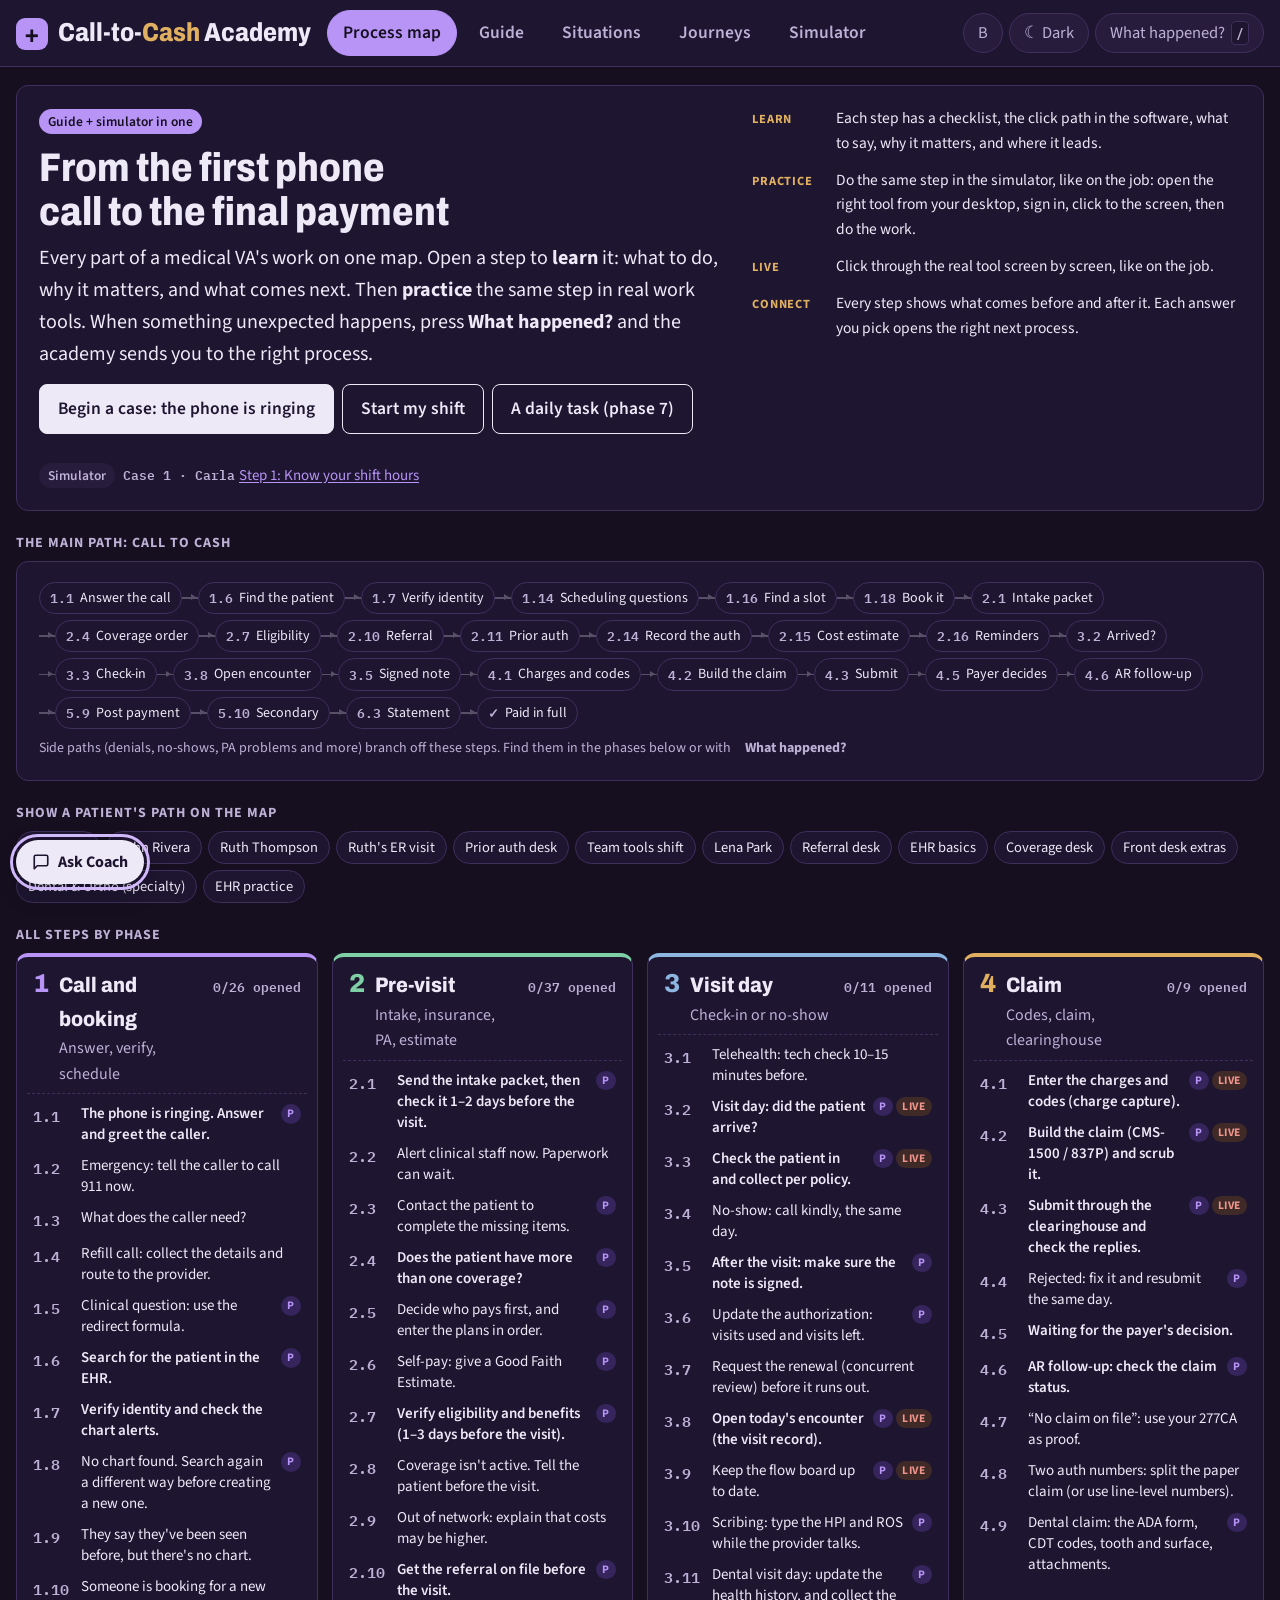
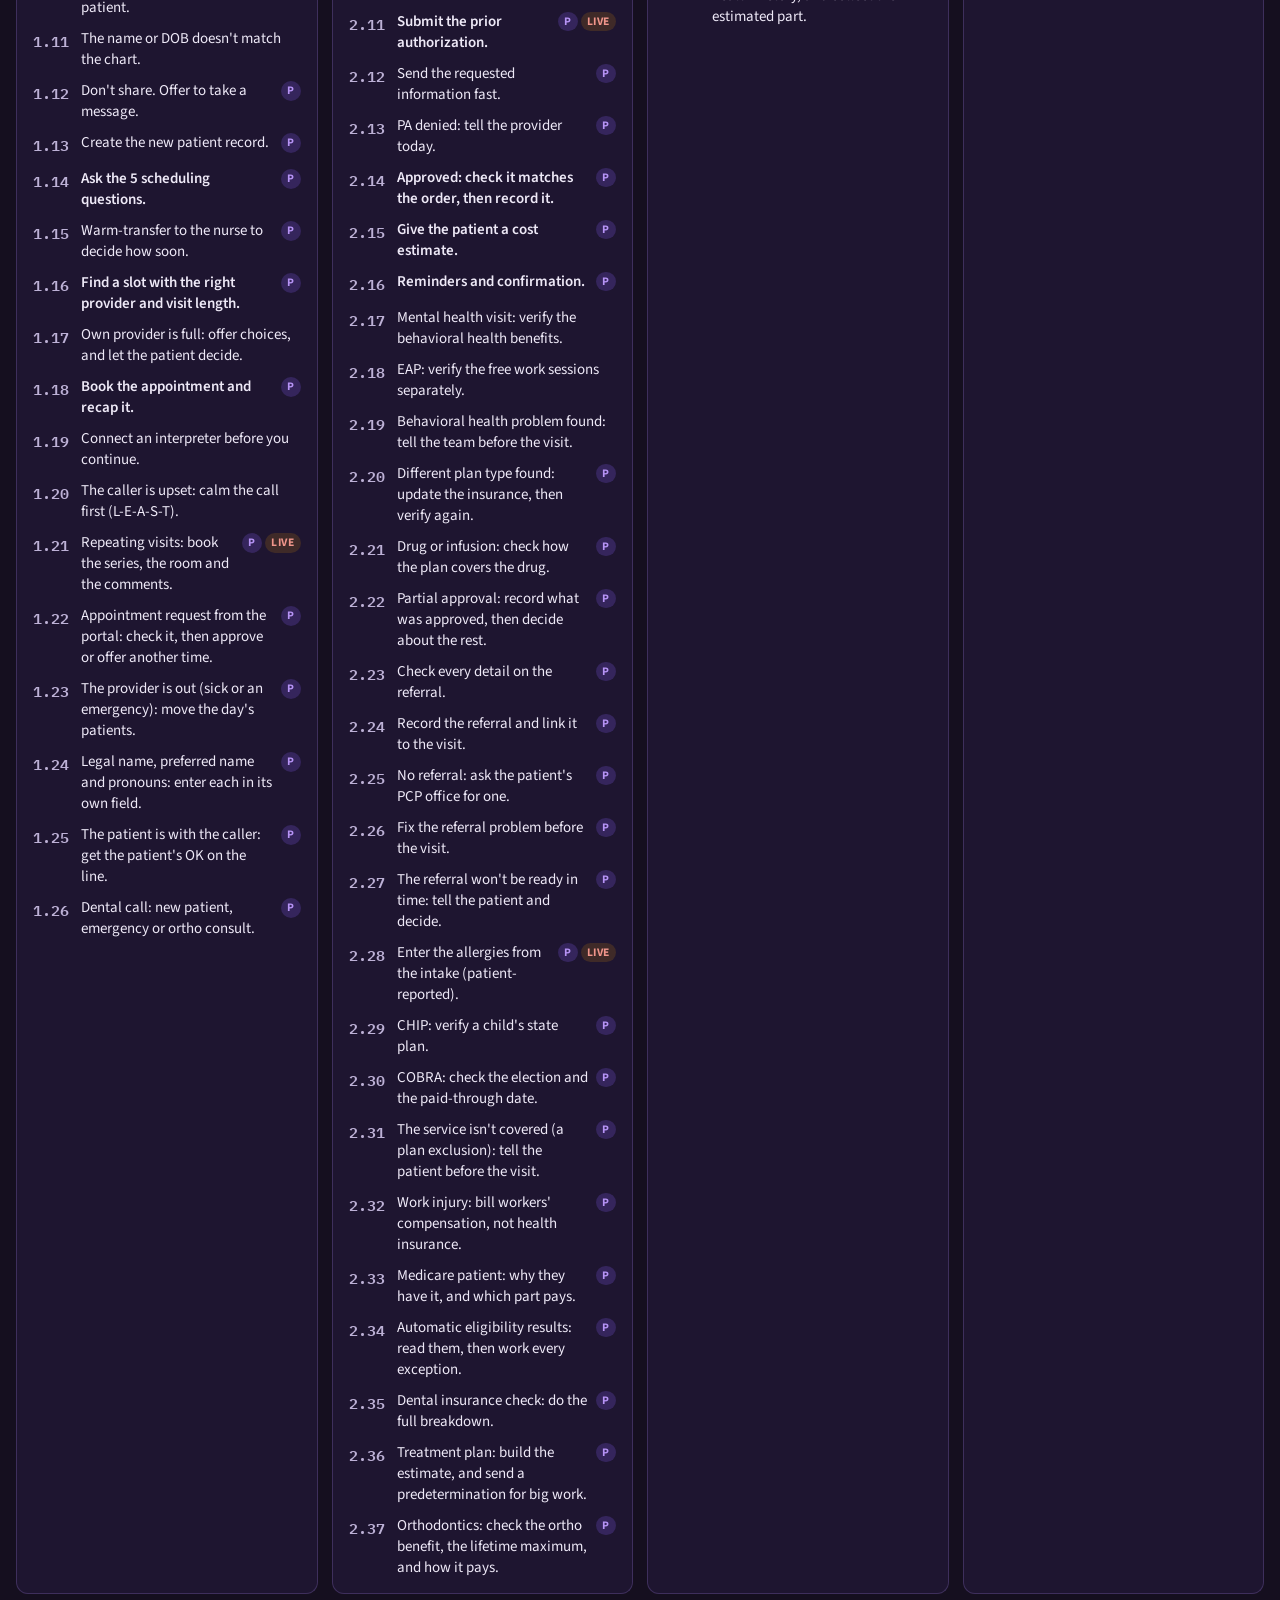
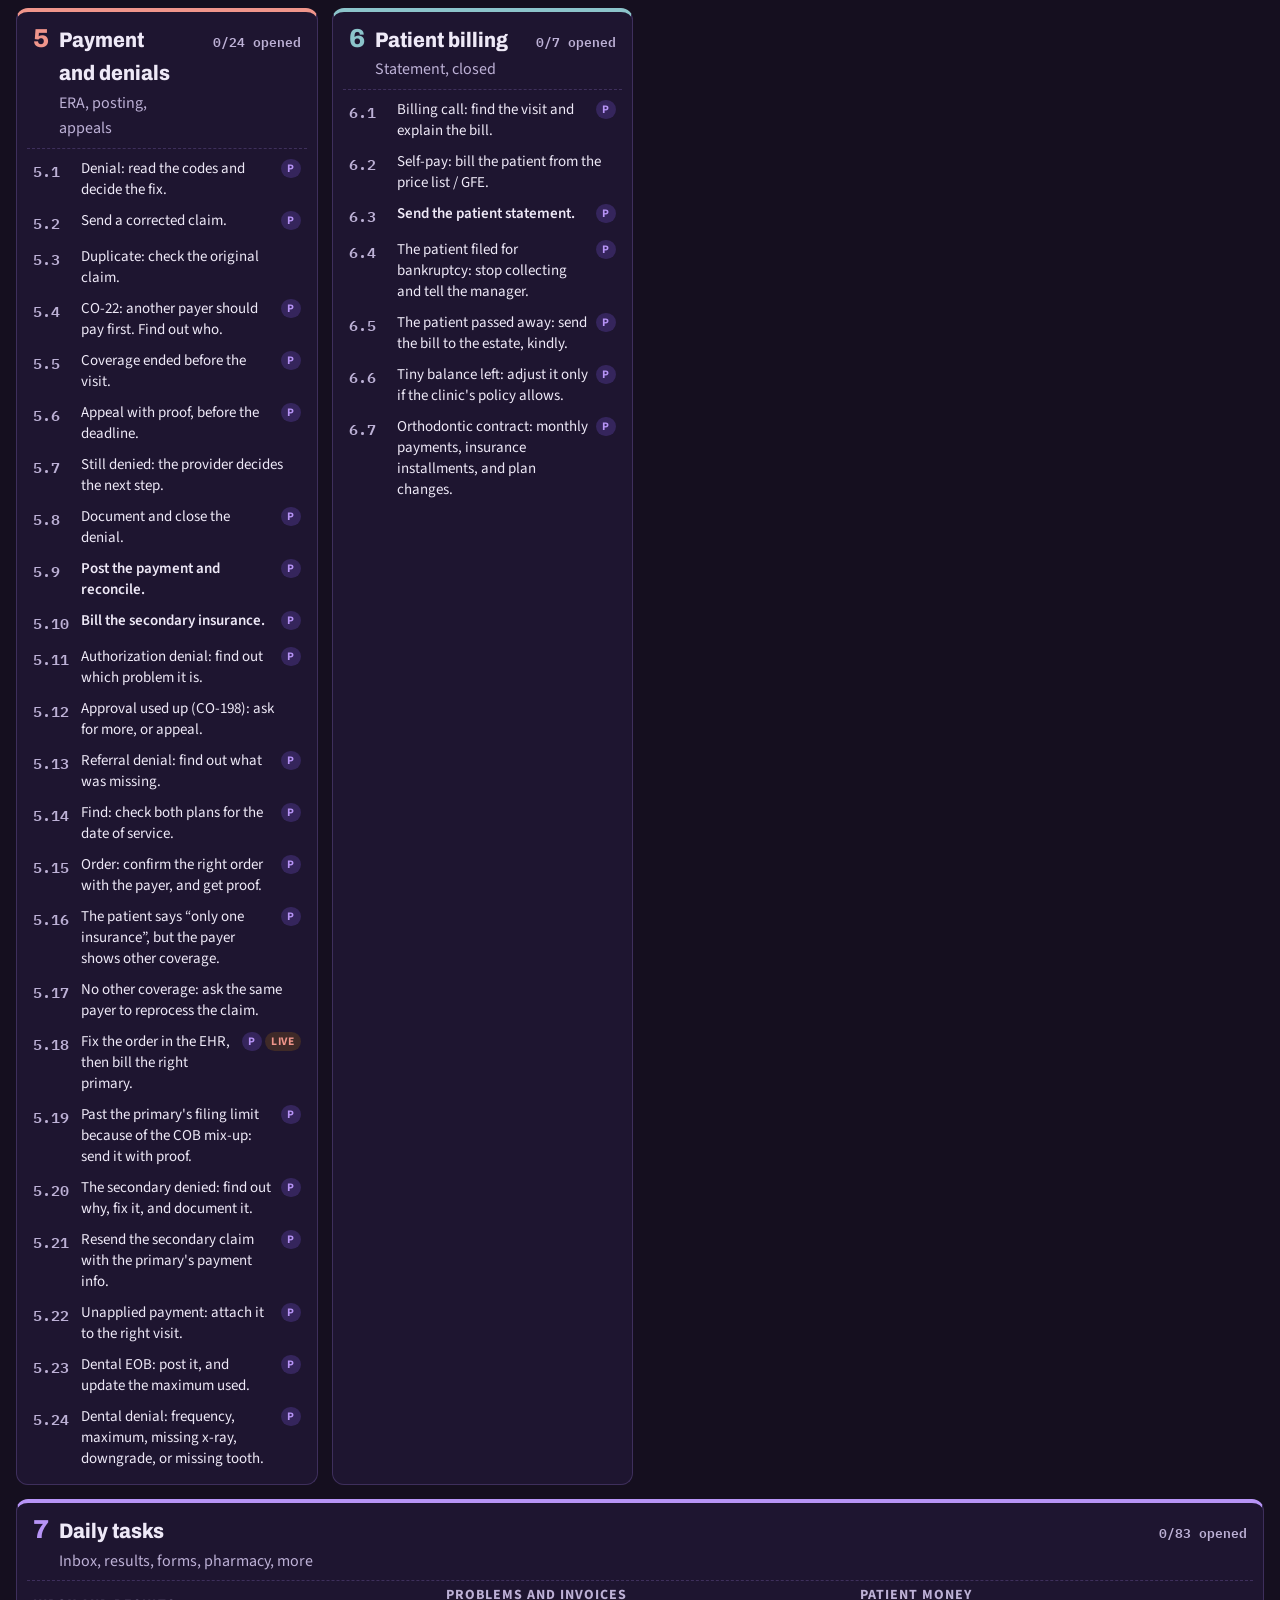
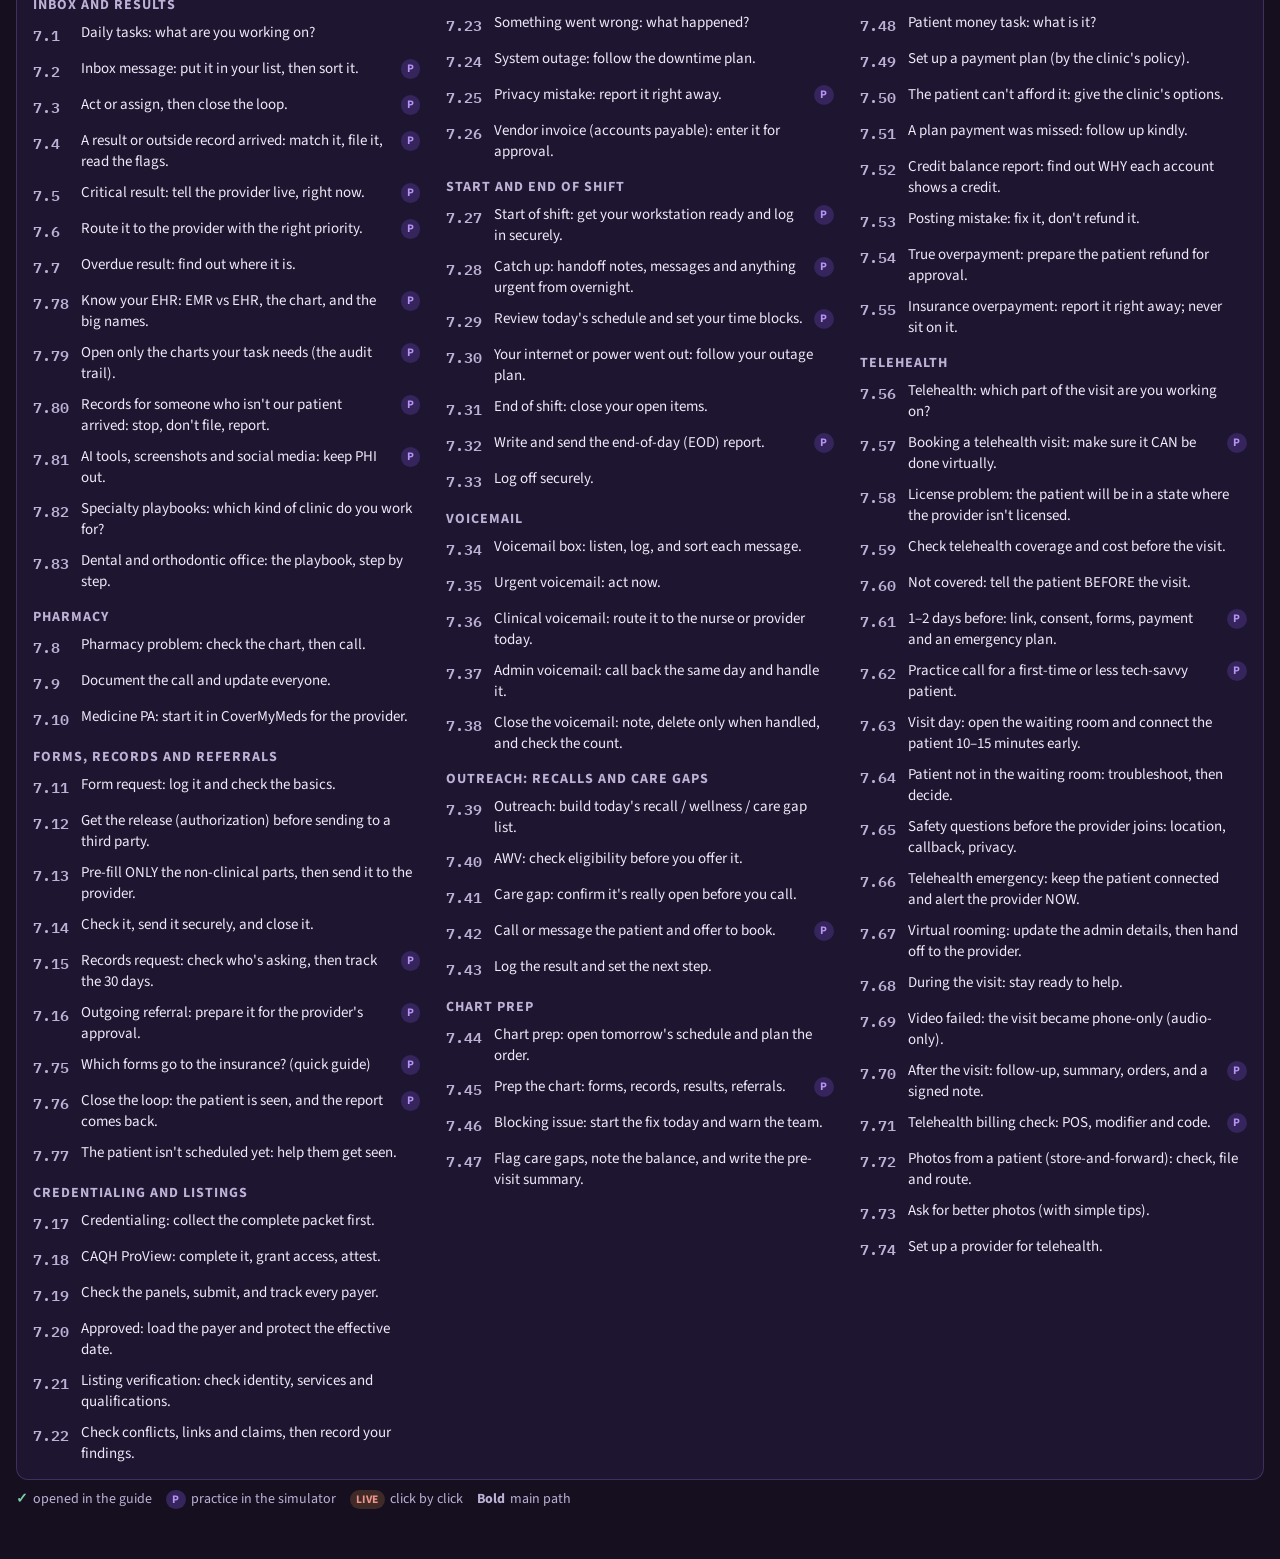
